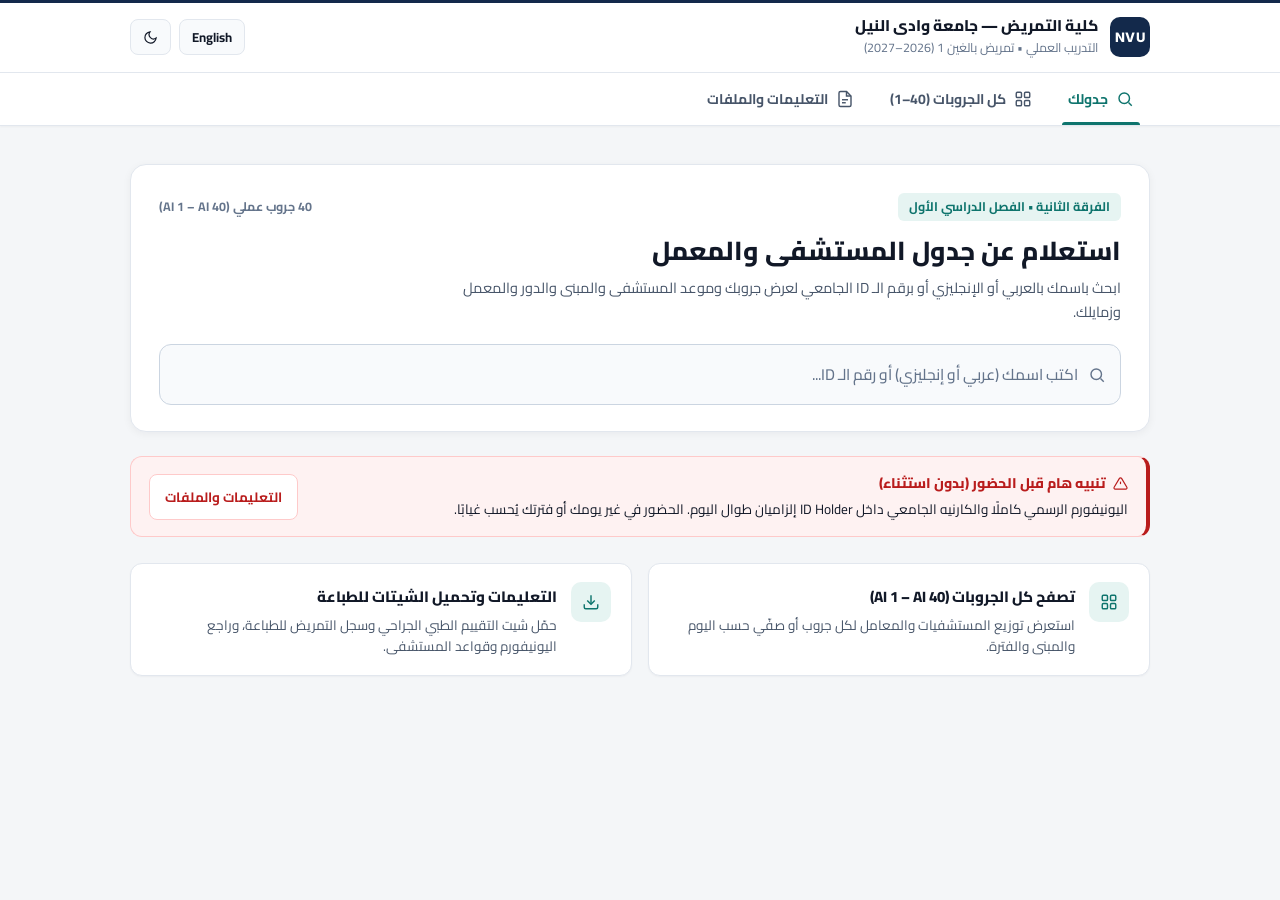
==== index.html @ b4885fce "Add files via upload" ====
<!DOCTYPE html>
<html lang="ar" dir="rtl" data-theme="light">
<head>
  <meta charset="UTF-8" />
  <meta name="viewport" content="width=device-width, initial-scale=1.0" />
  <title>التدريب العملي — كلية التمريض جامعة وادي النيل | NVU Nursing Clinical</title>
  <link rel="preconnect" href="https://fonts.googleapis.com" />
  <link rel="preconnect" href="https://fonts.gstatic.com" crossorigin />
  <link href="https://fonts.googleapis.com/css2?family=Cairo:wght@500;600;700;800&family=Inter:wght@500;600;700;800&display=swap" rel="stylesheet" />
  <style>
/* NVU Faculty of Nursing — Clinical Training Portal (v3) */
:root {
  --bg: #f4f6f8;
  --surface: #ffffff;
  --surface-subtle: #f8fafc;
  --border: #e2e7ee;
  --border-strong: #cbd5e1;

  --text: #111827;
  --text-secondary: #475569;
  --text-muted: #64748b;

  --navy: #13294b;
  --navy-hover: #0e1f3a;
  --navy-soft: #e8eef6;

  --teal: #0e746d;
  --teal-hover: #0b5d57;
  --teal-soft: #e6f4f2;
  --teal-border: #99f6e4;

  --surgery: #1d4ed8;
  --surgery-soft: #eff6ff;
  --surgery-border: #bfdbfe;

  --medicine: #047857;
  --medicine-soft: #ecfdf5;
  --medicine-border: #a7f3d0;

  --plum: #5b21b6;
  --plum-soft: #f5f3ff;
  --plum-border: #ddd6fe;

  --danger: #b91c1c;
  --danger-soft: #fef2f2;
  --danger-border: #fecaca;

  --amber: #b45309;
  --amber-soft: #fffbeb;
  --amber-border: #fde68a;

  --shadow-xs: 0 1px 2px rgba(15, 23, 42, 0.04);
  --shadow-sm: 0 2px 8px rgba(15, 23, 42, 0.05);
  --shadow-md: 0 10px 28px rgba(15, 23, 42, 0.09);

  --radius-sm: 8px;
  --radius-md: 12px;
  --radius-lg: 16px;

  --font-ar: 'Cairo', system-ui, -apple-system, 'Segoe UI', Tahoma, sans-serif;
  --font-en: 'Inter', system-ui, -apple-system, 'Segoe UI', Roboto, sans-serif;
}

[data-theme="dark"] {
  --bg: #0d1219;
  --surface: #141b25;
  --surface-subtle: #1b2432;
  --border: #253142;
  --border-strong: #334358;

  --text: #f1f5f9;
  --text-secondary: #cbd5e1;
  --text-muted: #94a3b8;

  --navy: #e2e8f0;
  --navy-hover: #ffffff;
  --navy-soft: rgba(148, 163, 184, 0.14);

  --teal: #2dd4bf;
  --teal-hover: #5eead4;
  --teal-soft: rgba(45, 212, 191, 0.14);
  --teal-border: rgba(45, 212, 191, 0.28);

  --surgery: #60a5fa;
  --surgery-soft: rgba(59, 130, 246, 0.12);
  --surgery-border: rgba(96, 165, 250, 0.28);

  --medicine: #34d399;
  --medicine-soft: rgba(16, 185, 129, 0.12);
  --medicine-border: rgba(52, 211, 153, 0.28);

  --plum: #a78bfa;
  --plum-soft: rgba(139, 92, 246, 0.13);
  --plum-border: rgba(167, 139, 250, 0.28);

  --danger: #f87171;
  --danger-soft: rgba(239, 68, 68, 0.12);
  --danger-border: rgba(248, 113, 113, 0.28);

  --amber: #fbbf24;
  --amber-soft: rgba(245, 158, 11, 0.12);
  --amber-border: rgba(251, 191, 36, 0.28);

  --shadow-xs: 0 1px 2px rgba(0, 0, 0, 0.25);
  --shadow-sm: 0 2px 10px rgba(0, 0, 0, 0.3);
  --shadow-md: 0 12px 32px rgba(0, 0, 0, 0.5);
}

*, *::before, *::after { box-sizing: border-box; }
html { scroll-behavior: smooth; }

body {
  margin: 0;
  background: var(--bg);
  color: var(--text);
  font-family: var(--font-ar);
  line-height: 1.65;
  -webkit-font-smoothing: antialiased;
  overflow-x: hidden;
  min-height: 100vh;
}

html[lang="en"] body { font-family: var(--font-en); }

.ar-text { font-family: var(--font-ar); }
.en-text { font-family: var(--font-en); }
.mono {
  font-family: ui-monospace, SFMono-Regular, Menlo, Monaco, Consolas, monospace;
  font-variant-numeric: tabular-nums;
}

.icon {
  width: 18px;
  height: 18px;
  flex-shrink: 0;
  stroke-width: 1.9;
}
.icon-sm { width: 15px; height: 15px; }

.container {
  width: 100%;
  max-width: 1060px;
  margin-inline: auto;
  padding-inline: 20px;
}

@media (max-width: 600px) {
  .container { padding-inline: 14px; }
}

/* Header */
.topbar {
  position: sticky;
  top: 0;
  z-index: 40;
  background: var(--surface);
  border-top: 3px solid #13294b;
  border-bottom: 1px solid var(--border);
}
[data-theme="dark"] .topbar { border-top-color: var(--teal); }

.topbar-inner {
  display: flex;
  align-items: center;
  justify-content: space-between;
  gap: 14px;
  padding-block: 13px;
}

.brand {
  display: flex;
  align-items: center;
  gap: 12px;
  min-width: 0;
}

.brand-mark {
  width: 40px;
  height: 40px;
  border-radius: 10px;
  background: #13294b;
  color: #ffffff;
  display: grid;
  place-items: center;
  font-family: var(--font-en);
  font-weight: 800;
  font-size: 13px;
  letter-spacing: 0.04em;
  flex-shrink: 0;
}
[data-theme="dark"] .brand-mark { background: var(--teal); color: #0d1219; }

.brand-text { min-width: 0; }
.brand-title {
  margin: 0;
  font-size: 15.5px;
  font-weight: 800;
  color: var(--text);
  line-height: 1.3;
  white-space: nowrap;
  overflow: hidden;
  text-overflow: ellipsis;
}
.brand-sub {
  margin: 2px 0 0;
  font-size: 12.5px;
  color: var(--text-muted);
  white-space: nowrap;
  overflow: hidden;
  text-overflow: ellipsis;
}

.topbar-actions {
  display: flex;
  align-items: center;
  gap: 8px;
  flex-shrink: 0;
}

.ctrl-btn {
  display: inline-flex;
  align-items: center;
  justify-content: center;
  gap: 6px;
  height: 36px;
  padding: 0 12px;
  border-radius: var(--radius-sm);
  border: 1px solid var(--border);
  background: var(--surface-subtle);
  color: var(--text);
  font-family: inherit;
  font-size: 13px;
  font-weight: 700;
  cursor: pointer;
  transition: border-color 0.15s, background 0.15s, color 0.15s;
}
.ctrl-btn:hover {
  border-color: var(--teal);
  color: var(--teal);
  background: var(--surface);
}

/* Sub-Navigation Bar */
.nav-bar {
  background: var(--surface);
  border-bottom: 1px solid var(--border);
  box-shadow: var(--shadow-xs);
}

.nav-tabs {
  display: flex;
  align-items: center;
  gap: 4px;
  overflow-x: auto;
  scrollbar-width: none;
}
.nav-tabs::-webkit-scrollbar { display: none; }

.nav-tab {
  position: relative;
  display: inline-flex;
  align-items: center;
  gap: 8px;
  padding: 13px 16px;
  border: none;
  background: transparent;
  color: var(--text-secondary);
  font-family: inherit;
  font-size: 14px;
  font-weight: 700;
  white-space: nowrap;
  cursor: pointer;
  transition: color 0.15s;
}
.nav-tab:hover { color: var(--text); }
.nav-tab.active { color: var(--teal); }
.nav-tab.active::after {
  content: '';
  position: absolute;
  inset-inline: 10px;
  bottom: 0;
  height: 2.5px;
  border-radius: 3px 3px 0 0;
  background: var(--teal);
}

/* Main Page Spacing — Explicit class so padding-block NEVER gets overridden */
.page-main {
  padding-top: 38px;
  padding-bottom: 96px;
}

@media (max-width: 600px) {
  .page-main {
    padding-top: 26px;
    padding-bottom: 76px;
  }
}

.tab-panel { display: none; }
.tab-panel.active { display: block; animation: panelIn 0.18s ease; }
@keyframes panelIn { from { opacity: 0; transform: translateY(3px); } to { opacity: 1; transform: translateY(0); } }

/* Search Panel */
.search-panel {
  background: var(--surface);
  border: 1px solid var(--border);
  border-radius: var(--radius-lg);
  padding: 28px 28px 26px;
  box-shadow: var(--shadow-sm);
  margin-bottom: 24px;
}

@media (max-width: 600px) {
  .search-panel { padding: 20px 16px; }
}

.search-top-meta {
  display: flex;
  flex-wrap: wrap;
  align-items: center;
  justify-content: space-between;
  gap: 10px;
  margin-bottom: 12px;
}

.course-tag {
  font-size: 12.5px;
  font-weight: 700;
  color: var(--teal);
  background: var(--teal-soft);
  padding: 4px 11px;
  border-radius: 6px;
}

.groups-scope {
  font-size: 12.5px;
  font-weight: 700;
  color: var(--text-muted);
}

.search-heading {
  margin: 0 0 8px;
  font-size: clamp(20px, 3vw, 26px);
  font-weight: 800;
  color: var(--text);
  line-height: 1.35;
}

.search-lead {
  margin: 0 0 20px;
  font-size: 14.5px;
  color: var(--text-secondary);
  max-width: 680px;
}

.search-box-wrap { position: relative; }

.search-field {
  display: flex;
  align-items: center;
  gap: 10px;
  background: var(--surface-subtle);
  border: 1.5px solid var(--border-strong);
  border-radius: var(--radius-md);
  padding: 6px 14px;
  transition: border-color 0.16s, box-shadow 0.16s, background 0.16s;
}
.search-field:focus-within {
  background: var(--surface);
  border-color: var(--teal);
  box-shadow: 0 0 0 3px var(--teal-soft);
}
.search-field .icon { color: var(--text-muted); }

#studentSearch {
  flex: 1;
  min-width: 0;
  border: none;
  outline: none;
  background: transparent;
  color: var(--text);
  font-family: inherit;
  font-size: 15.5px;
  font-weight: 600;
  padding: 9px 0;
}
#studentSearch::placeholder { color: var(--text-muted); font-weight: 500; }

.clear-btn {
  display: none;
  align-items: center;
  justify-content: center;
  width: 28px;
  height: 28px;
  border-radius: 6px;
  border: none;
  background: var(--border);
  color: var(--text);
  cursor: pointer;
  flex-shrink: 0;
}
.clear-btn.visible { display: inline-flex; }
.clear-btn:hover { background: var(--border-strong); }

/* Search Autocomplete Dropdown */
.search-results {
  display: none;
  position: absolute;
  top: calc(100% + 8px);
  inset-inline: 0;
  background: var(--surface);
  border: 1px solid var(--border-strong);
  border-radius: var(--radius-md);
  box-shadow: var(--shadow-md);
  max-height: 350px;
  overflow-y: auto;
  z-index: 50;
}
.search-results.open { display: block; }

.sri-btn {
  width: 100%;
  text-align: inherit;
  border: none;
  border-bottom: 1px solid var(--border);
  background: transparent;
  padding: 12px 16px;
  display: flex;
  align-items: center;
  justify-content: space-between;
  gap: 14px;
  cursor: pointer;
  font-family: inherit;
  color: var(--text);
  transition: background 0.12s;
}
.sri-btn:last-child { border-bottom: none; }
.sri-btn:hover, .sri-btn:focus { background: var(--surface-subtle); outline: none; }

.sri-names { min-width: 0; }
.sri-primary { font-size: 14.5px; font-weight: 700; color: var(--text); line-height: 1.4; }
.sri-secondary { font-size: 12.5px; color: var(--text-muted); margin-top: 2px; }
.sri-tags { display: flex; align-items: center; gap: 8px; flex-shrink: 0; }
@media (max-width: 560px) {
  .sri-btn { flex-direction: column; align-items: flex-start; gap: 8px; }
}

/* Badges & Tags */
.tag {
  display: inline-flex;
  align-items: center;
  gap: 5px;
  padding: 3px 10px;
  border-radius: 6px;
  font-size: 12px;
  font-weight: 700;
  white-space: nowrap;
  line-height: 1.5;
}
.tag-navy { background: var(--navy-soft); color: var(--navy); }
.tag-teal { background: var(--teal-soft); color: var(--teal); }
.tag-surgery { background: var(--surgery-soft); color: var(--surgery); border: 1px solid var(--surgery-border); }
.tag-medicine { background: var(--medicine-soft); color: var(--medicine); border: 1px solid var(--medicine-border); }
.tag-plum { background: var(--plum-soft); color: var(--plum); border: 1px solid var(--plum-border); }
.tag-amber { background: var(--amber-soft); color: var(--amber); border: 1px solid var(--amber-border); }
.tag-danger { background: var(--danger-soft); color: var(--danger); border: 1px solid var(--danger-border); }
.tag-neutral { background: var(--surface-subtle); color: var(--text-secondary); border: 1px solid var(--border); }

/* Alert Strip */
.alert-bar {
  display: flex;
  flex-wrap: wrap;
  align-items: center;
  justify-content: space-between;
  gap: 14px;
  background: var(--danger-soft);
  border: 1px solid var(--danger-border);
  border-inline-start: 4px solid var(--danger);
  border-radius: var(--radius-md);
  padding: 15px 18px;
  margin-bottom: 26px;
}

.alert-body { flex: 1; min-width: 220px; }
.alert-title {
  display: flex;
  align-items: center;
  gap: 7px;
  font-size: 14px;
  font-weight: 800;
  color: var(--danger);
  margin-bottom: 4px;
}
.alert-text { margin: 0; font-size: 13.5px; color: var(--text); line-height: 1.6; }

/* Home Quick Actions */
.home-actions {
  display: grid;
  grid-template-columns: repeat(2, minmax(0, 1fr));
  gap: 16px;
}
@media (max-width: 680px) { .home-actions { grid-template-columns: 1fr; } }

.action-tile {
  display: flex;
  align-items: flex-start;
  gap: 14px;
  width: 100%;
  text-align: inherit;
  background: var(--surface);
  border: 1px solid var(--border);
  border-radius: var(--radius-md);
  padding: 18px 20px;
  cursor: pointer;
  font-family: inherit;
  color: var(--text);
  box-shadow: var(--shadow-xs);
  transition: border-color 0.16s, box-shadow 0.16s, transform 0.16s;
}
.action-tile:hover {
  border-color: var(--teal);
  box-shadow: var(--shadow-sm);
  transform: translateY(-1px);
}
.tile-icon {
  width: 40px;
  height: 40px;
  border-radius: 10px;
  background: var(--teal-soft);
  color: var(--teal);
  display: grid;
  place-items: center;
  flex-shrink: 0;
}
.tile-title { margin: 0 0 4px; font-size: 15px; font-weight: 800; color: var(--text); }
.tile-desc { margin: 0; font-size: 13.5px; color: var(--text-secondary); line-height: 1.55; }

/* Buttons */
.btn {
  display: inline-flex;
  align-items: center;
  justify-content: center;
  gap: 7px;
  padding: 9px 15px;
  border-radius: var(--radius-sm);
  border: 1px solid var(--border-strong);
  background: var(--surface);
  color: var(--text);
  font-family: inherit;
  font-size: 13.5px;
  font-weight: 700;
  text-decoration: none;
  cursor: pointer;
  transition: all 0.15s;
  white-space: nowrap;
}
.btn:hover { border-color: var(--teal); color: var(--teal); }
.btn-primary {
  background: #13294b;
  border-color: #13294b;
  color: #ffffff;
}
.btn-primary:hover { background: #1e3a66; border-color: #1e3a66; color: #ffffff; }
[data-theme="dark"] .btn-primary { background: var(--teal); border-color: var(--teal); color: #0d1219; }
[data-theme="dark"] .btn-primary:hover { background: var(--teal-hover); }

.btn-danger-outline {
  background: var(--surface);
  border-color: var(--danger-border);
  color: var(--danger);
}
.btn-danger-outline:hover { background: var(--danger); border-color: var(--danger); color: #ffffff; }

/* Student Dashboard */
.dashboard { display: none; }
.dashboard.visible { display: block; animation: panelIn 0.2s ease; }

.student-card {
  background: var(--surface);
  border: 1px solid var(--border);
  border-radius: var(--radius-lg);
  padding: 22px 24px;
  box-shadow: var(--shadow-sm);
  margin-bottom: 20px;
  display: flex;
  flex-wrap: wrap;
  align-items: center;
  justify-content: space-between;
  gap: 18px;
}

.student-name-main {
  margin: 0 0 4px;
  font-size: clamp(19px, 2.8vw, 23px);
  font-weight: 800;
  color: var(--text);
}
.student-name-alt {
  margin: 0 0 14px;
  font-size: 14px;
  font-weight: 600;
  color: var(--text-muted);
}

.student-meta-row {
  display: flex;
  flex-wrap: wrap;
  gap: 10px;
  align-items: center;
}

.meta-chip {
  display: inline-flex;
  align-items: center;
  gap: 7px;
  padding: 5px 12px;
  border-radius: 7px;
  background: var(--surface-subtle);
  border: 1px solid var(--border);
  font-size: 13px;
}
.meta-chip .mk { color: var(--text-muted); font-weight: 600; }
.meta-chip .mv { color: var(--text); font-weight: 800; }
.meta-chip.accent { background: var(--teal-soft); border-color: transparent; }
.meta-chip.accent .mk, .meta-chip.accent .mv { color: var(--teal); }

.student-actions { display: flex; flex-wrap: wrap; gap: 8px; }

/* Plain-Language "2 Clinical Days" Overview Banner */
.week-overview {
  background: var(--surface);
  border: 1px solid var(--border-strong);
  border-inline-start: 4px solid var(--teal);
  border-radius: var(--radius-md);
  padding: 18px 20px;
  margin-bottom: 20px;
  box-shadow: var(--shadow-xs);
}

.wo-head {
  display: flex;
  flex-wrap: wrap;
  align-items: center;
  gap: 8px;
  margin-bottom: 12px;
}
.wo-title {
  margin: 0;
  font-size: 15.5px;
  font-weight: 800;
  color: var(--text);
}
.wo-sub {
  font-size: 13.5px;
  color: var(--text-secondary);
  margin: 0;
}

.wo-days {
  display: grid;
  grid-template-columns: repeat(2, minmax(0, 1fr));
  gap: 12px;
}
@media (max-width: 720px) { .wo-days { grid-template-columns: 1fr; } }

.wo-day-pill {
  display: flex;
  align-items: flex-start;
  gap: 12px;
  padding: 12px 14px;
  border-radius: 10px;
  border: 1px solid var(--border);
  background: var(--surface-subtle);
}
.wo-day-pill.is-hosp-old { background: var(--surgery-soft); border-color: var(--surgery-border); }
.wo-day-pill.is-hosp-new { background: var(--medicine-soft); border-color: var(--medicine-border); }
.wo-day-pill.is-lab { background: var(--plum-soft); border-color: var(--plum-border); }

.wo-num {
  width: 28px;
  height: 28px;
  border-radius: 8px;
  background: var(--surface);
  border: 1px solid var(--border);
  color: var(--text);
  font-family: var(--font-en);
  font-size: 13px;
  font-weight: 800;
  display: grid;
  place-items: center;
  flex-shrink: 0;
  margin-top: 2px;
}

.wo-day-k {
  font-size: 12px;
  font-weight: 700;
  color: var(--text-muted);
  margin-bottom: 2px;
}
.wo-day-v {
  font-size: 14.5px;
  font-weight: 800;
  color: var(--text);
  line-height: 1.4;
}
.wo-day-meta {
  font-size: 12.5px;
  font-weight: 600;
  color: var(--text-secondary);
  margin-top: 2px;
}

/* Schedule Grid */
.schedule-grid {
  display: grid;
  grid-template-columns: repeat(2, minmax(0, 1fr));
  gap: 20px;
  margin-bottom: 24px;
}
@media (max-width: 820px) { .schedule-grid { grid-template-columns: 1fr; } }

.sched-card {
  background: var(--surface);
  border: 1px solid var(--border);
  border-radius: var(--radius-lg);
  overflow: hidden;
  box-shadow: var(--shadow-xs);
  display: flex;
  flex-direction: column;
}
.sched-card.old_surgery { border-top: 4px solid var(--surgery); }
.sched-card.new_medicine { border-top: 4px solid var(--medicine); }
.sched-card.lab { border-top: 4px solid var(--plum); }

.sched-head {
  padding: 16px 20px;
  border-bottom: 1px solid var(--border);
  background: var(--surface-subtle);
  display: flex;
  align-items: center;
  justify-content: space-between;
  gap: 12px;
}
.sched-head-title {
  display: flex;
  align-items: center;
  gap: 9px;
  margin: 0;
  font-size: 15.5px;
  font-weight: 800;
  color: var(--text);
}

.sched-body {
  padding: 20px;
  display: flex;
  flex-direction: column;
  gap: 14px;
  flex: 1;
}

.location-banner {
  padding: 13px 15px;
  border-radius: 10px;
  border: 1px solid var(--border);
}
.location-banner.old_surgery { background: var(--surgery-soft); border-color: var(--surgery-border); }
.location-banner.new_medicine { background: var(--medicine-soft); border-color: var(--medicine-border); }
.location-banner.lab { background: var(--plum-soft); border-color: var(--plum-border); }

.loc-label { font-size: 11.5px; font-weight: 700; color: var(--text-muted); margin-bottom: 3px; }
.loc-main { font-size: 15.5px; font-weight: 800; color: var(--text); line-height: 1.4; }
.loc-sub { font-size: 13px; font-weight: 600; color: var(--text-secondary); margin-top: 2px; }

.detail-list { display: flex; flex-direction: column; gap: 12px; }
.detail-row {
  display: flex;
  flex-direction: column;
  gap: 3px;
  padding-bottom: 11px;
  border-bottom: 1px solid var(--border);
}
.detail-row:last-child { border-bottom: none; padding-bottom: 0; }
.detail-k { font-size: 12px; font-weight: 700; color: var(--text-muted); }
.detail-v { font-size: 14.5px; font-weight: 700; color: var(--text); }
.detail-v-sub { font-size: 13px; color: var(--text-secondary); }

/* Roster Card & Table */
.roster-card {
  background: var(--surface);
  border: 1px solid var(--border);
  border-radius: var(--radius-lg);
  overflow: hidden;
  box-shadow: var(--shadow-xs);
}

.roster-header {
  padding: 18px 20px;
  border-bottom: 1px solid var(--border);
  display: flex;
  flex-wrap: wrap;
  align-items: center;
  justify-content: space-between;
  gap: 12px;
}
.roster-title {
  margin: 0;
  font-size: 16px;
  font-weight: 800;
  display: flex;
  align-items: center;
  gap: 8px;
}

.roster-filter {
  padding: 8px 12px;
  border-radius: var(--radius-sm);
  border: 1px solid var(--border-strong);
  background: var(--surface-subtle);
  color: var(--text);
  font-family: inherit;
  font-size: 13.5px;
  min-width: 210px;
  outline: none;
}
.roster-filter:focus { border-color: var(--teal); background: var(--surface); }

.table-scroll { width: 100%; overflow-x: auto; }

table.roster-table {
  width: 100%;
  border-collapse: collapse;
  font-size: 14px;
}
table.roster-table thead th {
  text-align: inherit;
  padding: 11px 16px;
  font-size: 12px;
  font-weight: 700;
  color: var(--text-muted);
  background: var(--surface-subtle);
  border-bottom: 1px solid var(--border);
  white-space: nowrap;
}
table.roster-table tbody td {
  padding: 11px 16px;
  border-bottom: 1px solid var(--border);
  vertical-align: middle;
}
table.roster-table tbody tr:last-child td { border-bottom: none; }
table.roster-table tbody tr { cursor: pointer; transition: background 0.12s; }
table.roster-table tbody tr:hover { background: var(--surface-subtle); }
table.roster-table tbody tr.is-me { background: var(--teal-soft); }
table.roster-table tbody tr.is-me td { font-weight: 700; }

.id-cell {
  direction: ltr;
  unicode-bidi: isolate;
  text-align: left;
  white-space: nowrap;
  color: var(--text-secondary);
  font-weight: 600;
}
html[dir="rtl"] .id-cell { text-align: right; }

/* Browse All 40 Groups + Custom Styled Dropdowns */
.section-card {
  background: var(--surface);
  border: 1px solid var(--border);
  border-radius: var(--radius-lg);
  padding: 22px 24px;
  box-shadow: var(--shadow-xs);
  margin-bottom: 22px;
}
@media (max-width: 600px) { .section-card { padding: 18px 16px; } }

.section-title { margin: 0 0 6px; font-size: 18px; font-weight: 800; color: var(--text); }
.section-sub { margin: 0 0 18px; font-size: 14px; color: var(--text-secondary); }

.filters-bar {
  display: grid;
  grid-template-columns: repeat(3, minmax(0, 1fr));
  gap: 12px;
  margin-bottom: 18px;
}
@media (max-width: 760px) {
  .filters-bar { grid-template-columns: 1fr; }
}

.cselect {
  position: relative;
  width: 100%;
}

.cselect-trigger {
  width: 100%;
  display: flex;
  align-items: center;
  justify-content: space-between;
  gap: 12px;
  padding: 11px 14px;
  border-radius: 10px;
  border: 1.5px solid var(--border-strong);
  background: var(--surface);
  color: var(--text);
  font-family: inherit;
  font-size: 13.5px;
  font-weight: 700;
  cursor: pointer;
  text-align: inherit;
  transition: border-color 0.16s, box-shadow 0.16s, background 0.16s;
}
.cselect-trigger:hover { border-color: var(--teal); }
.cselect.open .cselect-trigger {
  border-color: var(--teal);
  box-shadow: 0 0 0 3px var(--teal-soft);
}
.cselect.has-filter .cselect-trigger {
  border-color: var(--teal);
  background: var(--teal-soft);
  color: var(--teal);
}

.cselect-label-wrap {
  display: flex;
  flex-direction: column;
  gap: 1px;
  min-width: 0;
}
.cselect-mini {
  font-size: 11px;
  font-weight: 600;
  color: var(--text-muted);
  line-height: 1.2;
}
.cselect.has-filter .cselect-mini { color: var(--teal); opacity: 0.85; }
.cselect-value {
  white-space: nowrap;
  overflow: hidden;
  text-overflow: ellipsis;
}

.cselect-arrow {
  width: 18px;
  height: 18px;
  color: var(--text-muted);
  flex-shrink: 0;
  transition: transform 0.18s ease, color 0.15s;
}
.cselect.open .cselect-arrow { transform: rotate(180deg); color: var(--teal); }
.cselect.has-filter .cselect-arrow { color: var(--teal); }

.cselect-menu {
  display: none;
  position: absolute;
  top: calc(100% + 6px);
  inset-inline: 0;
  background: var(--surface);
  border: 1.5px solid var(--border-strong);
  border-radius: 12px;
  box-shadow: var(--shadow-md);
  padding: 6px;
  z-index: 60;
  animation: dropIn 0.14s ease;
}
.cselect.open .cselect-menu { display: block; }
@keyframes dropIn { from { opacity: 0; transform: translateY(-4px); } to { opacity: 1; transform: translateY(0); } }

.cselect-opt {
  width: 100%;
  display: flex;
  align-items: center;
  justify-content: space-between;
  gap: 10px;
  padding: 9px 12px;
  border: none;
  border-radius: 8px;
  background: transparent;
  color: var(--text);
  font-family: inherit;
  font-size: 13.5px;
  font-weight: 600;
  text-align: inherit;
  cursor: pointer;
  transition: background 0.12s, color 0.12s;
}
.cselect-opt:hover { background: var(--surface-subtle); }
.cselect-opt.selected {
  background: var(--teal-soft);
  color: var(--teal);
  font-weight: 800;
}
.cselect-check {
  width: 16px;
  height: 16px;
  flex-shrink: 0;
  opacity: 0;
}
.cselect-opt.selected .cselect-check { opacity: 1; }

.filter-status-row {
  display: flex;
  flex-wrap: wrap;
  align-items: center;
  justify-content: space-between;
  gap: 10px;
  margin-bottom: 14px;
}

.group-grid {
  display: grid;
  grid-template-columns: repeat(auto-fill, minmax(84px, 1fr));
  gap: 8px;
}

.group-btn {
  padding: 10px 6px;
  border-radius: var(--radius-sm);
  border: 1px solid var(--border);
  background: var(--surface-subtle);
  color: var(--text);
  font-family: var(--font-en);
  font-size: 13.5px;
  font-weight: 700;
  cursor: pointer;
  text-align: center;
  transition: all 0.14s;
}
.group-btn:hover { border-color: var(--teal); background: var(--surface); }
.group-btn.active {
  background: #13294b;
  border-color: #13294b;
  color: #ffffff;
}
[data-theme="dark"] .group-btn.active { background: var(--teal); border-color: var(--teal); color: #0d1219; }
.group-btn small {
  display: block;
  font-family: var(--font-ar);
  font-size: 11px;
  font-weight: 600;
  opacity: 0.78;
  margin-top: 2px;
}

/* Unified Guide & Files Tab */
.guide-stack {
  display: flex;
  flex-direction: column;
  gap: 24px;
}

.print-tip {
  display: flex;
  align-items: flex-start;
  gap: 10px;
  padding: 12px 15px;
  border-radius: 10px;
  background: var(--teal-soft);
  border: 1px solid var(--teal-border);
  color: var(--text);
  font-size: 13.5px;
  line-height: 1.6;
  margin-bottom: 16px;
}
.print-tip .icon { color: var(--teal); margin-top: 3px; }

.downloads-grid {
  display: grid;
  grid-template-columns: repeat(2, minmax(0, 1fr));
  gap: 16px;
}
@media (max-width: 720px) { .downloads-grid { grid-template-columns: 1fr; } }

.dl-card {
  display: flex;
  flex-direction: column;
  justify-content: space-between;
  gap: 16px;
  background: var(--surface);
  border: 1px solid var(--border-strong);
  border-inline-start: 4px solid var(--teal);
  border-radius: var(--radius-md);
  padding: 18px;
  transition: border-color 0.15s, box-shadow 0.15s;
}
.dl-card:hover { border-color: var(--teal); box-shadow: var(--shadow-sm); }

.dl-top { display: flex; align-items: center; justify-content: space-between; gap: 10px; }
.dl-title { margin: 10px 0 6px; font-size: 15.5px; font-weight: 800; color: var(--text); line-height: 1.4; }
.dl-desc { margin: 0 0 8px; font-size: 13.5px; color: var(--text-secondary); line-height: 1.55; }
.dl-meta { font-size: 12px; color: var(--text-muted); font-weight: 700; }

.dl-actions { display: flex; gap: 8px; }
.dl-actions .btn { flex: 1; padding: 9px 12px; font-size: 13.5px; }

/* Uniform + Checklist */
.uniform-layout {
  display: grid;
  grid-template-columns: minmax(0, 1.3fr) minmax(0, 1fr);
  gap: 20px;
  align-items: start;
}
@media (max-width: 860px) { .uniform-layout { grid-template-columns: 1fr; } }

.uniform-frame {
  position: relative;
  border-radius: var(--radius-md);
  overflow: hidden;
  border: 1px solid var(--border);
  cursor: zoom-in;
  background: var(--surface-subtle);
}
.uniform-frame img { width: 100%; height: auto; display: block; }
.zoom-pill {
  position: absolute;
  bottom: 12px;
  inset-inline-end: 12px;
  background: rgba(17, 24, 39, 0.84);
  color: #ffffff;
  padding: 5px 12px;
  border-radius: 6px;
  font-size: 12px;
  font-weight: 700;
  display: inline-flex;
  align-items: center;
  gap: 6px;
}

.chk-header {
  display: flex;
  align-items: center;
  justify-content: space-between;
  gap: 10px;
  margin-bottom: 14px;
}
.chk-list { display: flex; flex-direction: column; gap: 8px; }
.chk-row {
  display: flex;
  align-items: flex-start;
  gap: 10px;
  padding: 10px 12px;
  border-radius: var(--radius-sm);
  border: 1px solid var(--border);
  background: var(--surface-subtle);
  cursor: pointer;
  font-size: 13.5px;
  line-height: 1.5;
  transition: background 0.14s, border-color 0.14s;
}
.chk-row input {
  margin-top: 3px;
  width: 16px;
  height: 16px;
  accent-color: var(--teal);
  flex-shrink: 0;
  cursor: pointer;
}
.chk-row.done {
  background: var(--teal-soft);
  border-color: transparent;
  color: var(--text-muted);
  text-decoration: line-through;
}

/* Rules Cards */
.rules-grid {
  display: grid;
  grid-template-columns: repeat(2, minmax(0, 1fr));
  gap: 16px;
}
@media (max-width: 780px) { .rules-grid { grid-template-columns: 1fr; } }

.rule-box {
  background: var(--surface);
  border: 1px solid var(--border);
  border-radius: var(--radius-md);
  padding: 18px 20px;
  border-top: 3px solid var(--navy);
}
.rule-box.tone-danger { border-top-color: var(--danger); }
.rule-box.tone-warning { border-top-color: var(--amber); }
.rule-box.tone-teal { border-top-color: var(--teal); }
.rule-box.tone-navy { border-top-color: #13294b; }
[data-theme="dark"] .rule-box.tone-navy { border-top-color: var(--surgery); }

.rule-box h3 { margin: 0 0 12px; font-size: 15.5px; font-weight: 800; color: var(--text); }
.rule-box ul { margin: 0; padding-inline-start: 18px; display: flex; flex-direction: column; gap: 8px; }
.rule-box li { font-size: 13.5px; color: var(--text-secondary); line-height: 1.6; }

/* Collapsible Notebook Outline */
details.accordion {
  background: var(--surface);
  border: 1px solid var(--border);
  border-radius: var(--radius-md);
  overflow: hidden;
}
details.accordion + details.accordion { margin-top: 12px; }
details.accordion summary {
  padding: 15px 18px;
  font-size: 14.5px;
  font-weight: 800;
  color: var(--text);
  cursor: pointer;
  list-style: none;
  display: flex;
  align-items: center;
  justify-content: space-between;
  gap: 10px;
  background: var(--surface-subtle);
}
details.accordion summary::-webkit-details-marker { display: none; }
details.accordion summary .chev { transition: transform 0.2s; color: var(--text-muted); }
details.accordion[open] summary .chev { transform: rotate(180deg); }

.acc-body {
  padding: 16px 18px;
  border-top: 1px solid var(--border);
  display: grid;
  grid-template-columns: repeat(auto-fill, minmax(270px, 1fr));
  gap: 12px;
}
.nb-item {
  padding: 12px 14px;
  border-radius: var(--radius-sm);
  border: 1px solid var(--border);
  background: var(--surface-subtle);
  direction: ltr;
  text-align: left;
  font-family: var(--font-en);
}
.nb-item strong { display: block; font-size: 13px; color: var(--teal); margin-bottom: 4px; }
.nb-item p { margin: 0; font-size: 12.5px; color: var(--text-secondary); line-height: 1.5; }

/* Lightbox Modal */
.modal-overlay {
  display: none;
  position: fixed;
  inset: 0;
  z-index: 100;
  background: rgba(10, 15, 25, 0.88);
  padding: 20px;
  place-items: center;
}
.modal-overlay.open { display: grid; }
.modal-inner { max-width: 1060px; width: 100%; max-height: 92vh; overflow: auto; border-radius: 10px; }
.modal-inner img { width: 100%; height: auto; display: block; border-radius: 10px; }
.modal-close {
  position: fixed;
  top: 16px;
  inset-inline-end: 20px;
  width: 40px;
  height: 40px;
  border-radius: 8px;
  border: none;
  background: #ffffff;
  color: #111827;
  font-size: 22px;
  font-weight: 800;
  cursor: pointer;
}

/* Toast */
.toast {
  position: fixed;
  bottom: 24px;
  left: 50%;
  transform: translateX(-50%) translateY(16px);
  background: #13294b;
  color: #ffffff;
  padding: 10px 18px;
  border-radius: 8px;
  font-size: 13.5px;
  font-weight: 700;
  opacity: 0;
  pointer-events: none;
  transition: opacity 0.2s, transform 0.2s;
  z-index: 120;
  box-shadow: var(--shadow-md);
  max-width: 92vw;
  text-align: center;
}
.toast.show { opacity: 1; transform: translateX(-50%) translateY(0); }

/* Print Styles */
@media print {
  .topbar, .nav-bar, .search-panel, .alert-bar, .student-actions, .roster-filter, .modal-overlay, .toast { display: none !important; }
  body { background: #ffffff; color: #000000; }
  .page-main { padding: 0; }
  .student-card, .week-overview, .sched-card, .roster-card { box-shadow: none !important; border: 1px solid #cbd5e1 !important; break-inside: avoid; }
}

  </style>
</head>
<body>

  <!-- Header -->
  <header class="topbar">
    <div class="container topbar-inner">
      <div class="brand">
        <div class="brand-mark" aria-hidden="true">NVU</div>
        <div class="brand-text">
          <h1 class="brand-title" data-i18n="brandTitle">كلية التمريض — جامعة وادي النيل</h1>
          <p class="brand-sub" data-i18n="brandSub">التدريب العملي • تمريض بالغين 1 (2026–2027)</p>
        </div>
      </div>
      <div class="topbar-actions">
        <button id="langToggle" class="ctrl-btn" type="button" aria-label="Switch Language">English</button>
        <button id="themeToggle" class="ctrl-btn" type="button" aria-label="Toggle Theme"></button>
      </div>
    </div>
  </header>

  <!-- 3-Tab Navigation -->
  <nav class="nav-bar" aria-label="Navigation">
    <div class="container">
      <div class="nav-tabs" role="tablist">
        <button class="nav-tab active" data-tab="search" role="tab" aria-selected="true">
          <svg class="icon" viewBox="0 0 24 24" fill="none" stroke="currentColor"><circle cx="11" cy="11" r="7"/><path d="m21 21-4.3-4.3"/></svg>
          <span data-i18n="tabSearch">جدولك</span>
        </button>
        <button class="nav-tab" data-tab="groups" role="tab" aria-selected="false">
          <svg class="icon" viewBox="0 0 24 24" fill="none" stroke="currentColor"><rect x="3" y="3" width="7" height="7" rx="1.5"/><rect x="14" y="3" width="7" height="7" rx="1.5"/><rect x="3" y="14" width="7" height="7" rx="1.5"/><rect x="14" y="14" width="7" height="7" rx="1.5"/></svg>
          <span data-i18n="tabGroups">كل الجروبات (1–40)</span>
        </button>
        <button class="nav-tab" data-tab="guide" role="tab" aria-selected="false">
          <svg class="icon" viewBox="0 0 24 24" fill="none" stroke="currentColor"><path d="M14 2H6a2 2 0 0 0-2 2v16a2 2 0 0 0 2 2h12a2 2 0 0 0 2-2V8z"/><polyline points="14 2 14 8 20 8"/><line x1="8" y1="13" x2="16" y2="13"/><line x1="8" y1="17" x2="13" y2="17"/></svg>
          <span data-i18n="tabGuide">التعليمات والملفات</span>
        </button>
      </div>
    </div>
  </nav>

  <main class="container page-main">

    <!-- ================= TAB 1: SCHEDULE SEARCH ================= -->
    <section id="panel-search" class="tab-panel active" role="tabpanel">
      <div class="search-panel">
        <div class="search-top-meta">
          <span class="course-tag" data-i18n="courseTag">الفرقة الثانية • الفصل الدراسي الأول</span>
          <span class="groups-scope" data-i18n="groupsScope">40 جروب عملي (&#x2066;AI 1 – AI 40&#x2069;)</span>
        </div>
        <h2 class="search-heading" data-i18n="searchHeading">استعلام عن جدول المستشفى والمعمل</h2>
        <p class="search-lead" data-i18n="searchLead">ابحث باسمك بالعربي أو الإنجليزي أو برقم الـ ID الجامعي لعرض جروبك وموعد المستشفى والمبنى والدور والمعمل وزمايلك.</p>

        <div class="search-box-wrap">
          <div class="search-field">
            <svg class="icon" viewBox="0 0 24 24" fill="none" stroke="currentColor"><circle cx="11" cy="11" r="7"/><path d="m21 21-4.3-4.3"/></svg>
            <input id="studentSearch" type="text" autocomplete="off" spellcheck="false" placeholder="اكتب اسمك (عربي أو إنجليزي) أو رقم الـ ID..." />
            <button id="clearSearch" class="clear-btn" type="button" aria-label="Clear">
              <svg class="icon icon-sm" viewBox="0 0 24 24" fill="none" stroke="currentColor"><line x1="18" y1="6" x2="6" y2="18"/><line x1="6" y1="6" x2="18" y2="18"/></svg>
            </button>
          </div>
          <div id="searchResults" class="search-results" role="listbox"></div>
        </div>
      </div>

      <!-- Compact Mandatory Notice -->
      <div class="alert-bar">
        <div class="alert-body">
          <div class="alert-title">
            <svg class="icon icon-sm" viewBox="0 0 24 24" fill="none" stroke="currentColor"><path d="M10.29 3.86 1.82 18a2 2 0 0 0 1.71 3h16.94a2 2 0 0 0 1.71-3L13.71 3.86a2 2 0 0 0-3.42 0z"/><line x1="12" y1="9" x2="12" y2="13"/><line x1="12" y1="17" x2="12.01" y2="17"/></svg>
            <span data-i18n="stripTitle">تنبيه هام قبل الحضور (بدون استثناء)</span>
          </div>
          <p class="alert-text" data-i18n="stripBody">اليونيفورم الرسمي كاملًا والكارنيه الجامعي داخل ID Holder إلزاميان طوال اليوم. الحضور في غير يومك أو فترتك يُحسب غيابًا.</p>
        </div>
        <button class="btn btn-danger-outline" type="button" id="goGuideBtn" data-i18n="stripBtn">التعليمات والملفات</button>
      </div>

      <!-- Clean Home Shortcuts -->
      <div id="emptyState" class="home-actions">
        <button type="button" class="action-tile" id="homeBrowseGroupsBtn">
          <div class="tile-icon">
            <svg class="icon" viewBox="0 0 24 24" fill="none" stroke="currentColor"><rect x="3" y="3" width="7" height="7" rx="1.5"/><rect x="14" y="3" width="7" height="7" rx="1.5"/><rect x="3" y="14" width="7" height="7" rx="1.5"/><rect x="14" y="14" width="7" height="7" rx="1.5"/></svg>
          </div>
          <div>
            <h3 class="tile-title" data-i18n="tileGroupsTitle">تصفح كل الجروبات (&#x2066;AI 1 – AI 40&#x2069;)</h3>
            <p class="tile-desc" data-i18n="tileGroupsDesc">استعرض توزيع المستشفيات والمعامل لكل جروب أو صفّي حسب اليوم والمبنى والفترة.</p>
          </div>
        </button>

        <button type="button" class="action-tile" id="homeGuideFilesBtn">
          <div class="tile-icon">
            <svg class="icon" viewBox="0 0 24 24" fill="none" stroke="currentColor"><path d="M21 15v4a2 2 0 0 1-2 2H5a2 2 0 0 1-2-2v-4"/><polyline points="7 10 12 15 17 10"/><line x1="12" y1="15" x2="12" y2="3"/></svg>
          </div>
          <div>
            <h3 class="tile-title" data-i18n="tileFilesTitle">التعليمات وتحميل الشيتات للطباعة</h3>
            <p class="tile-desc" data-i18n="tileFilesDesc">حمّل شيت التقييم الطبي الجراحي وسجل التمريض للطباعة، وراجع اليونيفورم وقواعد المستشفى.</p>
          </div>
        </button>
      </div>

      <!-- Student Dashboard -->
      <div id="studentDashboard" class="dashboard" aria-live="polite"></div>
    </section>

    <!-- ================= TAB 2: ALL 40 GROUPS ================= -->
    <section id="panel-groups" class="tab-panel" role="tabpanel">
      <div class="section-card">
        <h2 class="section-title" data-i18n="browseTitle">كل الجروبات العملية (&#x2066;AI 1 – AI 40&#x2069;)</h2>
        <p class="section-sub" data-i18n="browseSub">اختر رقم الجروب أو صفّي الجروبات حسب يوم المستشفى أو المبنى أو الفترة.</p>

        <div id="customFiltersBar" class="filters-bar"></div>
        <div id="filterStatusRow" class="filter-status-row"></div>
        <div id="groupChips" class="group-grid"></div>
      </div>

      <div id="groupDetailView"></div>
    </section>

    <!-- ================= TAB 3: UNIFIED GUIDE & FILES ================= -->
    <section id="panel-guide" class="tab-panel" role="tabpanel">
      <div id="guideContainer" class="guide-stack"></div>
    </section>

  </main>

  <!-- Uniform Image Lightbox -->
  <div id="imgModal" class="modal-overlay" role="dialog" aria-modal="true" aria-label="Uniform Reference">
    <button id="closeModal" class="modal-close" type="button" aria-label="Close">×</button>
    <div class="modal-inner">
      <img src="[data-uri]" alt="Official Nursing Uniform & Professional Guidelines" />
    </div>
  </div>

  <!-- Toast -->
  <div id="toast" class="toast" role="status" aria-live="polite"></div>

  <script>
window.NVU_DATA = {"students":[{"id":"22510081","name_ar":"زياد جمال شعبان سيد أحمد","group":1,"seq":1,"main_group":1,"name_en":"Ziad Gamal Shaaban Sayed Ahmed"},{"id":"22510085","name_ar":"ذياد ناصر على عبد البديع على","group":1,"seq":2,"main_group":1,"name_en":"Ziad Nasser Ali AbdelBadie Ali"},{"id":"22510086","name_ar":"محمود ايهاب احمد حماد حماد","group":1,"seq":3,"main_group":1,"name_en":"Mahmoud Ehab Ahmed Hammad Hammad"},{"id":"22510087","name_ar":"سهيلة محمد شوقى احمد عبدالرحيم","group":1,"seq":4,"main_group":1,"name_en":"Sohaila Mohamed Shawky Ahmed AbdelRahim"},{"id":"22510090","name_ar":"هاجر فتحى على فتحى","group":1,"seq":5,"main_group":1,"name_en":"Hager Fathy Ali Fathy"},{"id":"22510093","name_ar":"ورده محمد عبدالله محمد","group":1,"seq":6,"main_group":1,"name_en":"Warda Mohamed Abdallah Mohamed"},{"id":"22510095","name_ar":"اسراء احمد ابوالنور مرزبان احمد","group":1,"seq":7,"main_group":1,"name_en":"Esraa Ahmed Abou El-Nour Marzaban Ahmed"},{"id":"22510096","name_ar":"بسملة محمد بكرى ابو هشيمه","group":1,"seq":8,"main_group":1,"name_en":"Basmala Mohamed Bakry Abou Hashima"},{"id":"22510097","name_ar":"هبه محمود على محمد محمد يسن","group":1,"seq":9,"main_group":1,"name_en":"Heba Mahmoud Ali Mohamed Mohamed Yassin"},{"id":"22510098","name_ar":"ياسمين رمضان علي عبدالجواد جوده","group":1,"seq":10,"main_group":1,"name_en":"Yasmine Ramadan Ali AbdelGawad Gouda"},{"id":"22510100","name_ar":"أنس أحمد محمد رمضان","group":1,"seq":11,"main_group":1,"name_en":"Anas Ahmed Mohamed Ramadan"},{"id":"22510101","name_ar":"عمر محمد أحمد سعد خطيرى","group":1,"seq":12,"main_group":1,"name_en":"Omar Mohamed Ahmed Saad Khotairy"},{"id":"22510110","name_ar":"ندا خالد صغير امين","group":1,"seq":13,"main_group":1,"name_en":"Nada Khaled Sagheir Amin"},{"id":"22510112","name_ar":"عبدالرحمن جمعه رمضان عبدالقوي محمد","group":1,"seq":14,"main_group":1,"name_en":"AbdelRahman Gomaa Ramadan AbdelKawy Mohamed"},{"id":"22510113","name_ar":"مريم احمد ابراهيم حميده عبدالرحمن","group":1,"seq":15,"main_group":1,"name_en":"Mariam Ahmed Ibrahim Hemeida AbdelRahman"},{"id":"22510114","name_ar":"أبوبكر أشرف محمود سيد شحات","group":1,"seq":16,"main_group":1,"name_en":"Abou Bakr Ashraf Mahmoud Sayed Shehat"},{"id":"22510118","name_ar":"جهاد أحمد جمعه عبدالفتاح","group":1,"seq":17,"main_group":1,"name_en":"Gihad Ahmed Gomaa AbdelFattah"},{"id":"22510120","name_ar":"دعاء احمد رمضان احمد","group":1,"seq":18,"main_group":1,"name_en":"Doaa Ahmed Ramadan Ahmed"},{"id":"22510121","name_ar":"مريم عاشور ربيع على عبد الكريم","group":1,"seq":19,"main_group":1,"name_en":"Mariam Ashour Rabie Ali AbdelKarim"},{"id":"22510125","name_ar":"عبد الرحمن محمد رمضان طه عبداللطيف","group":1,"seq":20,"main_group":1,"name_en":"AbdelRahman Mohamed Ramadan Taha AbdelLatif"},{"id":"22510131","name_ar":"محمد فرج بيومي روبي","group":1,"seq":21,"main_group":1,"name_en":"Mohamed Farag Bayoumi Roby"},{"id":"22510134","name_ar":"نورهان ممدوح نجدى عبدالله نجدى","group":1,"seq":22,"main_group":1,"name_en":"Nourhan Mamdouh Nagdy Abdallah Nagdy"},{"id":"22510142","name_ar":"محمد جمعة محمد جنيدي سيد","group":1,"seq":23,"main_group":1,"name_en":"Mohamed Gomaa Mohamed Genaidy Sayed"},{"id":"22510143","name_ar":"هاجر محمود يوسف عطيه","group":1,"seq":24,"main_group":1,"name_en":"Hager Mahmoud Youssef Atia"},{"id":"22510145","name_ar":"أسماء جبريل محمود محمد جبريل","group":1,"seq":25,"main_group":1,"name_en":"Asmaa Gibril Mahmoud Mohamed Gibril"},{"id":"22510148","name_ar":"يوسف أحمد محمد عبد السلام","group":2,"seq":1,"main_group":1,"name_en":"Youssef Ahmed Mohamed AbdelSalam"},{"id":"22510150","name_ar":"محمود محمد هاشم عبدالله","group":2,"seq":2,"main_group":1,"name_en":"Mahmoud Mohamed Hashem Abdallah"},{"id":"22510156","name_ar":"حبيبة محمد شعبان عبدالفتاح عطيه","group":2,"seq":3,"main_group":1,"name_en":"Habiba Mohamed Shaaban AbdelFattah Atia"},{"id":"22510171","name_ar":"شهد محمود محمد عبدالظاهر محمد","group":2,"seq":4,"main_group":1,"name_en":"Shahd Mahmoud Mohamed AbdelZaher Mohamed"},{"id":"22510091","name_ar":"احمد محمد احمد حسين","group":2,"seq":5,"main_group":1,"name_en":"Ahmed Mohamed Ahmed Hussein"},{"id":"22510092","name_ar":"عمر حسين أحمد حسين","group":2,"seq":6,"main_group":1,"name_en":"Omar Hussein Ahmed Hussein"},{"id":"22510094","name_ar":"أحمد رمضان عبدالراضي بصري","group":2,"seq":7,"main_group":1,"name_en":"Ahmed Ramadan AbdelRady Basry"},{"id":"22510099","name_ar":"محمد سيد احمد سيد","group":2,"seq":8,"main_group":1,"name_en":"Mohamed Sayed Ahmed Sayed"},{"id":"22510102","name_ar":"منصور ماهر منصور عبدالفتاح","group":2,"seq":9,"main_group":1,"name_en":"Mansour Maher Mansour AbdelFattah"},{"id":"22510107","name_ar":"شروق أحمد محمد كامل رمضان","group":2,"seq":10,"main_group":1,"name_en":"Shorouk Ahmed Mohamed Kamel Ramadan"},{"id":"22510119","name_ar":"يوسف وائل سيد رجب خليفة","group":2,"seq":11,"main_group":1,"name_en":"Youssef Wael Sayed Ragab Khalifa"},{"id":"22510122","name_ar":"محمد مصطفي عبدالرحمن احمد خليفه","group":2,"seq":12,"main_group":1,"name_en":"Mohamed Mostafa AbdelRahman Ahmed Khalifa"},{"id":"22510124","name_ar":"ساره شعبان جمعه عطيه","group":2,"seq":13,"main_group":1,"name_en":"Sara Shaaban Gomaa Atia"},{"id":"22510128","name_ar":"محمد احمد هاشم عبدالفتاح","group":2,"seq":14,"main_group":1,"name_en":"Mohamed Ahmed Hashem AbdelFattah"},{"id":"22510137","name_ar":"شهد ياسر عبد المحسن عبدالفتاح","group":2,"seq":15,"main_group":1,"name_en":"Shahd Yasser AbdelMohsen AbdelFattah"},{"id":"22510138","name_ar":"شهد محمد رمضان محمد الديب","group":2,"seq":16,"main_group":1,"name_en":"Shahd Mohamed Ramadan Mohamed El-Deeb"},{"id":"22510140","name_ar":"منه احمد عبد العليم خميس منصور","group":2,"seq":17,"main_group":1,"name_en":"Menna Ahmed AbdelAlim Khamis Mansour"},{"id":"22510141","name_ar":"سمر رجب عبد التواب طه","group":2,"seq":18,"main_group":1,"name_en":"Samar Ragab AbdelTawab Taha"},{"id":"22510149","name_ar":"يوسف احمد السيد عويس قرنى","group":2,"seq":19,"main_group":1,"name_en":"Youssef Ahmed El-Sayed Eweis Qorany"},{"id":"22510155","name_ar":"شيماء نبيل مصطفى كامل عبدالنبي","group":2,"seq":20,"main_group":1,"name_en":"Shaimaa Nabil Mostafa Kamel AbdelNaby"},{"id":"22510157","name_ar":"عبدالرحمن سيد أحمد محمود احمد","group":2,"seq":21,"main_group":1,"name_en":"AbdelRahman Sayed Ahmed Mahmoud Ahmed"},{"id":"22510158","name_ar":"آيه أيمن سيد عبدالفتاح محمد","group":2,"seq":22,"main_group":1,"name_en":"Aya Ayman Sayed AbdelFattah Mohamed"},{"id":"22510161","name_ar":"ايمان وائل فرج محمد","group":2,"seq":23,"main_group":1,"name_en":"Eman Wael Farag Mohamed"},{"id":"22510162","name_ar":"جنا وليد السيد رفاعى","group":2,"seq":24,"main_group":1,"name_en":"Jana Walid El-Sayed Refaay"},{"id":"22510164","name_ar":"اسماء وليد محمد عبدالحميد علي النجار","group":2,"seq":25,"main_group":1,"name_en":"Asmaa Walid Mohamed AbdelHamid Ali El-Naggar"},{"id":"22510165","name_ar":"محمد هاني هلال ادريس عبدالعاطي","group":3,"seq":1,"main_group":1,"name_en":"Mohamed Hany Helal Idris AbdelAty"},{"id":"22510173","name_ar":"مريم محسن عبدالتواب ابراهيم مجلي","group":3,"seq":2,"main_group":1,"name_en":"Mariam Mohsen AbdelTawab Ibrahim Megally"},{"id":"22510174","name_ar":"حنان مفرح شعبان مصطفى","group":3,"seq":3,"main_group":1,"name_en":"Hanan Mofreh Shaaban Mostafa"},{"id":"22510175","name_ar":"دعاء جمعه سالم مصطفى","group":3,"seq":4,"main_group":1,"name_en":"Doaa Gomaa Salem Mostafa"},{"id":"22510179","name_ar":"محمد عبد العليم محمد اسماعيل","group":3,"seq":5,"main_group":1,"name_en":"Mohamed AbdelAlim Mohamed Ismail"},{"id":"22510181","name_ar":"شهد ناصر عثمان احمد عثمان الجدع","group":3,"seq":6,"main_group":1,"name_en":"Shahd Nasser Osman Ahmed Osman El-Gadaa"},{"id":"22510188","name_ar":"كريم تامر مصطفى احمد","group":3,"seq":7,"main_group":1,"name_en":"Karim Tamer Mostafa Ahmed"},{"id":"22510074","name_ar":"مصطفي رجب ماهر محمد","group":3,"seq":8,"main_group":1,"name_en":"Mostafa Ragab Maher Mohamed"},{"id":"22510083","name_ar":"علي محمد علي مهلهل","group":3,"seq":9,"main_group":1,"name_en":"Ali Mohamed Ali Mohalhel"},{"id":"22510089","name_ar":"مصطفى ابراهيم تهامى محمد مرشدي","group":3,"seq":10,"main_group":1,"name_en":"Mostafa Ibrahim Tohamy Mohamed Morshedy"},{"id":"22510103","name_ar":"أميره أيمن إبراهيم صادق عبد الغفار","group":3,"seq":11,"main_group":1,"name_en":"Amira Ayman Ibrahim Sadek AbdelGhaffar"},{"id":"22510104","name_ar":"وسام شعبان فتحي علي","group":3,"seq":12,"main_group":1,"name_en":"Wessam Shaaban Fathy Ali"},{"id":"22510108","name_ar":"سلمى أشرف شفيق عبدالمرضى","group":3,"seq":13,"main_group":1,"name_en":"Salma Ashraf Shafik AbdelMardy"},{"id":"22510109","name_ar":"محمود ضياء الدين فتحى محمد","group":3,"seq":14,"main_group":1,"name_en":"Mahmoud Diaa El-Din Fathy Mohamed"},{"id":"22510111","name_ar":"فاطمة حمدي الزاهى احمد حسن","group":3,"seq":15,"main_group":1,"name_en":"Fatma Hamdy El-Zahy Ahmed Hassan"},{"id":"22510115","name_ar":"عبدالرحمن امير احمد هاشم محمد","group":3,"seq":16,"main_group":1,"name_en":"AbdelRahman Amir Ahmed Hashem Mohamed"},{"id":"22510117","name_ar":"أحمد يوسف عوض عبدالرازق السيد","group":3,"seq":17,"main_group":1,"name_en":"Ahmed Youssef Awad AbdelRazek El-Sayed"},{"id":"22510127","name_ar":"ايه سيد قاسم عبد الحميد","group":3,"seq":18,"main_group":1,"name_en":"Aya Sayed Kassem AbdelHamid"},{"id":"22510129","name_ar":"احمد رجب ابراهيم رجب حسن","group":3,"seq":19,"main_group":1,"name_en":"Ahmed Ragab Ibrahim Ragab Hassan"},{"id":"22510132","name_ar":"ياسمين عادل اسماعيل عبدالباسط","group":3,"seq":20,"main_group":1,"name_en":"Yasmine Adel Ismail AbdelBaset"},{"id":"22510133","name_ar":"ابرام مجدى يوسف عبد الله","group":3,"seq":21,"main_group":1,"name_en":"Ebram Magdy Youssef Abdallah"},{"id":"22510136","name_ar":"يوسف رمضان عبدالسلام تمام","group":3,"seq":22,"main_group":1,"name_en":"Youssef Ramadan AbdelSalam Tammam"},{"id":"22510139","name_ar":"هاجر محمود على احمد عبد المقصود","group":3,"seq":23,"main_group":1,"name_en":"Hager Mahmoud Ali Ahmed AbdelMaksoud"},{"id":"22510146","name_ar":"رحمه ياسر عزيز دياب","group":3,"seq":24,"main_group":1,"name_en":"Rahma Yasser Aziz Diab"},{"id":"22510147","name_ar":"ياسمين عماد احمد محمد احمد","group":3,"seq":25,"main_group":1,"name_en":"Yasmine Emad Ahmed Mohamed Ahmed"},{"id":"22510152","name_ar":"سما فارس حسين محمد عيد","group":4,"seq":1,"main_group":1,"name_en":"Sama Fares Hussein Mohamed Eid"},{"id":"22510153","name_ar":"محمد سعد عبدالعليم محمد منصور","group":4,"seq":2,"main_group":1,"name_en":"Mohamed Saad AbdelAlim Mohamed Mansour"},{"id":"22510154","name_ar":"رقيه ابراهيم عبدالعاطي محمد عبدالغني","group":4,"seq":3,"main_group":1,"name_en":"Roqaya Ibrahim AbdelAty Mohamed AbdelGhany"},{"id":"22510163","name_ar":"اسراء عبدالمولى محمود سلطان حميده","group":4,"seq":4,"main_group":1,"name_en":"Esraa AbdelMawla Mahmoud Sultan Hemeida"},{"id":"22510166","name_ar":"أية محمد نجدي عبد الرحيم","group":4,"seq":5,"main_group":1,"name_en":"Aya Mohamed Nagdy AbdelRahim"},{"id":"22510170","name_ar":"هاجر محمد فراج عبدالغنى","group":4,"seq":6,"main_group":1,"name_en":"Hager Mohamed Farrag AbdelGhany"},{"id":"22510177","name_ar":"اميرة محمد عباس فالح","group":4,"seq":7,"main_group":1,"name_en":"Amira Mohamed Abbas Faleh"},{"id":"22510180","name_ar":"محمود جلال احمد علي","group":4,"seq":8,"main_group":1,"name_en":"Mahmoud Galal Ahmed Ali"},{"id":"22510184","name_ar":"اسلام حماده محمد على","group":4,"seq":9,"main_group":1,"name_en":"Islam Hamada Mohamed Ali"},{"id":"22510185","name_ar":"يمنى منيسي حسن سليمان","group":4,"seq":10,"main_group":1,"name_en":"Yomna Moneisy Hassan Soliman"},{"id":"22510002","name_ar":"إسراء عشري ذكي ابورية","group":4,"seq":11,"main_group":1,"name_en":"Esraa Ashry Zaky Abou Rya"},{"id":"22510004","name_ar":"محمد صلاح ابراهيم صالح حسن","group":4,"seq":12,"main_group":1,"name_en":"Mohamed Salah Ibrahim Saleh Hassan"},{"id":"22510005","name_ar":"سيف الله حسام رشدى درويش","group":4,"seq":13,"main_group":1,"name_en":"Seifallah Hossam Roshdy Darwish"},{"id":"22510007","name_ar":"ندى صفوت حسين عبدالحميد حسن","group":4,"seq":14,"main_group":1,"name_en":"Nada Safwat Hussein AbdelHamid Hassan"},{"id":"22510012","name_ar":"شهد اشرف احمد عويس","group":4,"seq":15,"main_group":1,"name_en":"Shahd Ashraf Ahmed Eweis"},{"id":"22510017","name_ar":"منه الله خليل ابراهيم علي السيد","group":4,"seq":16,"main_group":1,"name_en":"Mennatallah Khalil Ibrahim Ali El-Sayed"},{"id":"22510019","name_ar":"اسماء عمرو شعيب عبدالحافظ","group":4,"seq":17,"main_group":1,"name_en":"Asmaa Amr Shoaib AbdelHafez"},{"id":"22510023","name_ar":"ندا عاصم محمد عبد العاطى","group":4,"seq":18,"main_group":1,"name_en":"Nada Assem Mohamed AbdelAty"},{"id":"22510024","name_ar":"محمد احمد توفيق عبدالقوي","group":4,"seq":19,"main_group":1,"name_en":"Mohamed Ahmed Tawfik AbdelKawy"},{"id":"22510025","name_ar":"مريم ربيع عبدالرحمن حسن عبدالقادر","group":4,"seq":20,"main_group":1,"name_en":"Mariam Rabie AbdelRahman Hassan AbdelKader"},{"id":"22510028","name_ar":"عمر رضا عبد الحميد الشعراوي","group":4,"seq":21,"main_group":1,"name_en":"Omar Reda AbdelHamid El-Shaarawy"},{"id":"22510029","name_ar":"احمد شحاته عبدالمولى سعيد طلب","group":4,"seq":22,"main_group":1,"name_en":"Ahmed Shehata AbdelMawla Saeed Talab"},{"id":"22510031","name_ar":"ياسمين ياسر فاروق محمد على","group":4,"seq":23,"main_group":1,"name_en":"Yasmine Yasser Farouk Mohamed Ali"},{"id":"22510034","name_ar":"حسناء ايمن عبدالشفيع عبدالرحمن محمد","group":4,"seq":24,"main_group":1,"name_en":"Hasnaa Ayman AbdelShafie AbdelRahman Mohamed"},{"id":"22510037","name_ar":"مالك محمود عبدالعال سيد فراج","group":4,"seq":25,"main_group":1,"name_en":"Malek Mahmoud AbdelAal Sayed Farrag"},{"id":"22510038","name_ar":"مصطفى بكرى محمد باتع","group":5,"seq":1,"main_group":1,"name_en":"Mostafa Bakry Mohamed Batea"},{"id":"22510039","name_ar":"شهد أحمد أمين محمد محمد","group":5,"seq":2,"main_group":1,"name_en":"Shahd Ahmed Amin Mohamed Mohamed"},{"id":"22510042","name_ar":"اسلام محمد رمضان محمد اسماعيل","group":5,"seq":3,"main_group":1,"name_en":"Islam Mohamed Ramadan Mohamed Ismail"},{"id":"22510043","name_ar":"اسلام حمدي محمد رجب محمد","group":5,"seq":4,"main_group":1,"name_en":"Islam Hamdy Mohamed Ragab Mohamed"},{"id":"22510044","name_ar":"مصطفى ياسر محمد محمود","group":5,"seq":5,"main_group":1,"name_en":"Mostafa Yasser Mohamed Mahmoud"},{"id":"22510045","name_ar":"محمد علي صلاح محمود رزق","group":5,"seq":6,"main_group":1,"name_en":"Mohamed Ali Salah Mahmoud Rezk"},{"id":"22510047","name_ar":"عمر سعد علي بدوي","group":5,"seq":7,"main_group":1,"name_en":"Omar Saad Ali Badawy"},{"id":"22510049","name_ar":"اميره رمادي السيد عبد العزيز","group":5,"seq":8,"main_group":1,"name_en":"Amira Rmady El-Sayed AbdelAziz"},{"id":"22510050","name_ar":"يوسف سيد احمد عبدالباري","group":5,"seq":9,"main_group":1,"name_en":"Youssef Sayed Ahmed AbdelBary"},{"id":"22510052","name_ar":"خالد عوض هلال عوض","group":5,"seq":10,"main_group":1,"name_en":"Khaled Awad Helal Awad"},{"id":"22510053","name_ar":"يوسف سعد ممدوح عبد الفتاح","group":5,"seq":11,"main_group":1,"name_en":"Youssef Saad Mamdouh AbdelFattah"},{"id":"22510054","name_ar":"احمد صابر محمد ابوخلف وهيدى","group":5,"seq":12,"main_group":1,"name_en":"Ahmed Saber Mohamed Abou Khalaf Ohydy"},{"id":"22510058","name_ar":"اسلام احمد محمد باهي","group":5,"seq":13,"main_group":1,"name_en":"Islam Ahmed Mohamed Bahy"},{"id":"22510062","name_ar":"مى السيد ربيع السيد عبدالتواب","group":5,"seq":14,"main_group":1,"name_en":"Mai El-Sayed Rabie El-Sayed AbdelTawab"},{"id":"22510001","name_ar":"ملك عماد حمدى محمد","group":5,"seq":15,"main_group":1,"name_en":"Malak Emad Hamdy Mohamed"},{"id":"22510003","name_ar":"أدهم أحمد بدوى عويس","group":5,"seq":16,"main_group":1,"name_en":"Adham Ahmed Badawy Eweis"},{"id":"22510008","name_ar":"شهد عبدالمجيد محمد محمد رمضان","group":5,"seq":17,"main_group":1,"name_en":"Shahd AbdelMagid Mohamed Mohamed Ramadan"},{"id":"22510010","name_ar":"عبد الله محمد عبد الله محمد ابراهيم","group":5,"seq":18,"main_group":1,"name_en":"Abdallah Mohamed Abdallah Mohamed Ibrahim"},{"id":"22510013","name_ar":"حبيبة ربيع قطب على عيسوي","group":5,"seq":19,"main_group":1,"name_en":"Habiba Rabie Kotb Ali Eissawy"},{"id":"22510014","name_ar":"احمد عبدالتواب محمود الروبي","group":5,"seq":20,"main_group":1,"name_en":"Ahmed AbdelTawab Mahmoud El-Roby"},{"id":"22510020","name_ar":"مروة أحمد معوض أحمد","group":5,"seq":21,"main_group":1,"name_en":"Marwa Ahmed Moawad Ahmed"},{"id":"22510033","name_ar":"خلود جمال رجب محمد","group":5,"seq":22,"main_group":1,"name_en":"Kholoud Gamal Ragab Mohamed"},{"id":"22510035","name_ar":"عبد الرحمن شريف مختار حلمي","group":5,"seq":23,"main_group":1,"name_en":"AbdelRahman Sherif Mokhtar Helmy"},{"id":"22510036","name_ar":"إيهاب خالد عطية محمد","group":5,"seq":24,"main_group":1,"name_en":"Ehab Khaled Atia Mohamed"},{"id":"22510040","name_ar":"ذياد حاتم فتحى عباس","group":5,"seq":25,"main_group":1,"name_en":"Ziad Hatem Fathy Abbas"},{"id":"22510041","name_ar":"ايمان مصطفى محمد حسن","group":6,"seq":1,"main_group":1,"name_en":"Eman Mostafa Mohamed Hassan"},{"id":"22510048","name_ar":"مريم محمد علي علي عثمان","group":6,"seq":2,"main_group":1,"name_en":"Mariam Mohamed Ali Ali Osman"},{"id":"22510060","name_ar":"حسام علاء الدين منصور سيد","group":6,"seq":3,"main_group":1,"name_en":"Hossam Alaa El-Din Mansour Sayed"},{"id":"22510061","name_ar":"محمد عيد سيد إبراهيم علي","group":6,"seq":4,"main_group":1,"name_en":"Mohamed Eid Sayed Ibrahim Ali"},{"id":"22510063","name_ar":"رنا بدوى عبدالنبى عبدالمطلب جمعه","group":6,"seq":5,"main_group":1,"name_en":"Rana Badawy AbdelNaby AbdelMottaleb Gomaa"},{"id":"22510064","name_ar":"منار مصطفى محمد حسين على","group":6,"seq":6,"main_group":1,"name_en":"Manar Mostafa Mohamed Hussein Ali"},{"id":"22510065","name_ar":"يوسف احمد معبد احمد","group":6,"seq":7,"main_group":1,"name_en":"Youssef Ahmed Maabad Ahmed"},{"id":"22510066","name_ar":"ضحى سيد كمال سيد محمد","group":6,"seq":8,"main_group":1,"name_en":"Doha Sayed Kamal Sayed Mohamed"},{"id":"22510067","name_ar":"عمر سيد عبدالسميع عباس","group":6,"seq":9,"main_group":1,"name_en":"Omar Sayed AbdelSamie Abbas"},{"id":"22510068","name_ar":"أميره نادي شعبان محمد","group":6,"seq":10,"main_group":1,"name_en":"Amira Nady Shaaban Mohamed"},{"id":"22510070","name_ar":"عمر محمد عبدالواحد عبدالحليم","group":6,"seq":11,"main_group":1,"name_en":"Omar Mohamed AbdelWahed AbdelHalim"},{"id":"22510071","name_ar":"اسماء حمادة عبد العليم عيسي","group":6,"seq":12,"main_group":1,"name_en":"Asmaa Hamada AbdelAlim Eissa"},{"id":"22510075","name_ar":"مصطفي عبد القوي حسن سلطان","group":6,"seq":13,"main_group":1,"name_en":"Mostafa AbdelKawy Hassan Sultan"},{"id":"22510076","name_ar":"كريم تيسير خميس بريك","group":6,"seq":14,"main_group":1,"name_en":"Karim Taysir Khamis Boraik"},{"id":"22510077","name_ar":"مروان عماد اسماعيل على","group":6,"seq":15,"main_group":1,"name_en":"Marwan Emad Ismail Ali"},{"id":"22510079","name_ar":"مروه حسين محمد صادق","group":6,"seq":16,"main_group":1,"name_en":"Marwa Hussein Mohamed Sadek"},{"id":"22510080","name_ar":"اميره حسام مسعد مصطفي خليل","group":6,"seq":17,"main_group":1,"name_en":"Amira Hossam Mosaad Mostafa Khalil"},{"id":"22510009","name_ar":"الاء ماهر محمد على","group":6,"seq":18,"main_group":1,"name_en":"Alaa Maher Mohamed Ali"},{"id":"22510011","name_ar":"ادهم احمد هاشم على","group":6,"seq":19,"main_group":1,"name_en":"Adham Ahmed Hashem Ali"},{"id":"22510015","name_ar":"عبدالوهاب مجدي محمد عبدالوهاب يوسف","group":6,"seq":20,"main_group":1,"name_en":"AbdelWahab Magdy Mohamed AbdelWahab Youssef"},{"id":"22510021","name_ar":"كريم ايمن سيد عبدالباسط","group":6,"seq":21,"main_group":1,"name_en":"Karim Ayman Sayed AbdelBaset"},{"id":"22510022","name_ar":"احمد محمد محمود جاب الله","group":6,"seq":22,"main_group":1,"name_en":"Ahmed Mohamed Mahmoud Gaballah"},{"id":"22510030","name_ar":"احمد عبدالتواب عبدالسلام سيف","group":6,"seq":23,"main_group":1,"name_en":"Ahmed AbdelTawab AbdelSalam Seif"},{"id":"22510046","name_ar":"يوسف محمد عويس صوفى على","group":6,"seq":24,"main_group":1,"name_en":"Youssef Mohamed Eweis Soufy Ali"},{"id":"22510055","name_ar":"إسراء عمر عبد الجواد يحي حسين","group":6,"seq":25,"main_group":1,"name_en":"Esraa Omar AbdelGawad Yehia Hussein"},{"id":"22510057","name_ar":"كريم جمعة مهدي عثمان","group":7,"seq":1,"main_group":1,"name_en":"Karim Gomaa Mahdy Osman"},{"id":"22510059","name_ar":"أميره صابر سيد عبدالحميد حسن","group":7,"seq":2,"main_group":1,"name_en":"Amira Saber Sayed AbdelHamid Hassan"},{"id":"22510069","name_ar":"ماري خليل رجب عطية خليل","group":7,"seq":3,"main_group":1,"name_en":"Mary Khalil Ragab Atia Khalil"},{"id":"22510072","name_ar":"ضحي ربيع جابر عيسي مشرف","group":7,"seq":4,"main_group":1,"name_en":"Doha Rabie Gaber Eissa Moshref"},{"id":"22510078","name_ar":"دعاء خالد شعبان ربيع محمد","group":7,"seq":5,"main_group":1,"name_en":"Doaa Khaled Shaaban Rabie Mohamed"},{"id":"22510106","name_ar":"أحمد هديه عبود سيد","group":7,"seq":6,"main_group":1,"name_en":"Ahmed Hdya Aboud Sayed"},{"id":"22510123","name_ar":"رحمه محمد عدلى عزات","group":7,"seq":7,"main_group":1,"name_en":"Rahma Mohamed Adly Ezzat"},{"id":"22510126","name_ar":"احمد مختار عوض عبد السلام","group":7,"seq":8,"main_group":1,"name_en":"Ahmed Mokhtar Awad AbdelSalam"},{"id":"22510151","name_ar":"عبدالرحمن احمد محمد ممدوح محمد","group":7,"seq":9,"main_group":1,"name_en":"AbdelRahman Ahmed Mohamed Mamdouh Mohamed"},{"id":"22510168","name_ar":"سارة حمدي حبيب حسن عبدالباقي","group":7,"seq":10,"main_group":1,"name_en":"Sara Hamdy Habib Hassan AbdelBaky"},{"id":"22510169","name_ar":"محمد عماد حمدى صالح على","group":7,"seq":11,"main_group":1,"name_en":"Mohamed Emad Hamdy Saleh Ali"},{"id":"22510172","name_ar":"سمية محمد مليح روبي","group":7,"seq":12,"main_group":1,"name_en":"Somaya Mohamed Melaih Roby"},{"id":"22510176","name_ar":"ياسمين مهدى عبدالرحمن عبدالله","group":7,"seq":13,"main_group":1,"name_en":"Yasmine Mahdy AbdelRahman Abdallah"},{"id":"22510178","name_ar":"محمد رمضان صلاح عبدالعزيز","group":7,"seq":14,"main_group":1,"name_en":"Mohamed Ramadan Salah AbdelAziz"},{"id":"22510182","name_ar":"بدر محمود احمد سيد","group":7,"seq":15,"main_group":1,"name_en":"Badr Mahmoud Ahmed Sayed"},{"id":"22510186","name_ar":"عمرو حسين عسران عبيده النويهي","group":7,"seq":16,"main_group":1,"name_en":"Amr Hussein Asran Obeida El-Nowaihy"},{"id":"22510189","name_ar":"محمد علي رشاد ابراهيم","group":7,"seq":17,"main_group":2,"name_en":"Mohamed Ali Rashad Ibrahim"},{"id":"22510191","name_ar":"حسام عماد صابر عبد العزيز","group":7,"seq":18,"main_group":2,"name_en":"Hossam Emad Saber AbdelAziz"},{"id":"22510200","name_ar":"شيماء شعبان عبدالخالق محمد","group":7,"seq":19,"main_group":2,"name_en":"Shaimaa Shaaban AbdelKhalek Mohamed"},{"id":"22510201","name_ar":"احمد عماد عبدالمقصود قرنى احمد","group":7,"seq":20,"main_group":2,"name_en":"Ahmed Emad AbdelMaksoud Qorany Ahmed"},{"id":"22510202","name_ar":"نورالهدى وائل بيومي ابراهيم هلال","group":7,"seq":21,"main_group":2,"name_en":"Nour El-Hoda Wael Bayoumi Ibrahim Helal"},{"id":"22510204","name_ar":"ندى شعبان احمد توفيق محمد","group":7,"seq":22,"main_group":2,"name_en":"Nada Shaaban Ahmed Tawfik Mohamed"},{"id":"22510205","name_ar":"عبد العزيز أشرف عبدالعزيز سرور","group":7,"seq":23,"main_group":2,"name_en":"AbdelAziz Ashraf AbdelAziz Sorour"},{"id":"22510206","name_ar":"محمد زايد عكاشه على الروبى","group":7,"seq":24,"main_group":2,"name_en":"Mohamed Zayed Okasha Ali El-Roby"},{"id":"22510207","name_ar":"أسماء عربي توفيق عبدالحميد","group":7,"seq":25,"main_group":2,"name_en":"Asmaa Araby Tawfik AbdelHamid"},{"id":"22510212","name_ar":"مصطفي رأفت مصطفي أحمد علي","group":8,"seq":1,"main_group":2,"name_en":"Mostafa Raafat Mostafa Ahmed Ali"},{"id":"22510213","name_ar":"احمد امام رجب السيد رجب","group":8,"seq":2,"main_group":2,"name_en":"Ahmed Emam Ragab El-Sayed Ragab"},{"id":"22510219","name_ar":"احمد صبحي عبد الباقي رشوان","group":8,"seq":3,"main_group":2,"name_en":"Ahmed Sobhy AbdelBaky Rashwan"},{"id":"22510221","name_ar":"يوسف منصور قرني منصور حنفي","group":8,"seq":4,"main_group":2,"name_en":"Youssef Mansour Qorany Mansour Hanafy"},{"id":"22510222","name_ar":"محمد سليمان محمد عبدالسلام مجاهد","group":8,"seq":5,"main_group":2,"name_en":"Mohamed Soliman Mohamed AbdelSalam Megahed"},{"id":"22510223","name_ar":"ياسمين عبدالجواد مسعد جودة محمد","group":8,"seq":6,"main_group":2,"name_en":"Yasmine AbdelGawad Mosaad Gouda Mohamed"},{"id":"22510224","name_ar":"اسراء احمد صالح يوسف سعد","group":8,"seq":7,"main_group":2,"name_en":"Esraa Ahmed Saleh Youssef Saad"},{"id":"22510231","name_ar":"مريم عبدالمسيح عبدة عزيز","group":8,"seq":8,"main_group":2,"name_en":"Mariam AbdelMasih Abdou Aziz"},{"id":"22510242","name_ar":"ياسمين ناصر هاشم محمد","group":8,"seq":9,"main_group":2,"name_en":"Yasmine Nasser Hashem Mohamed"},{"id":"22510246","name_ar":"الاء حسن سعد عبدالحكيم","group":8,"seq":10,"main_group":2,"name_en":"Alaa Hassan Saad AbdelHakim"},{"id":"22510262","name_ar":"يوسف جمعة عبدالرازق رشوان موسى","group":8,"seq":11,"main_group":2,"name_en":"Youssef Gomaa AbdelRazek Rashwan Moussa"},{"id":"22510285","name_ar":"فاطمه ناجح عبد القوي عطيه","group":8,"seq":12,"main_group":2,"name_en":"Fatma Nageh AbdelKawy Atia"},{"id":"22510286","name_ar":"يوسف حماده حسين عبدالفتاح محمد","group":8,"seq":13,"main_group":2,"name_en":"Youssef Hamada Hussein AbdelFattah Mohamed"},{"id":"22510290","name_ar":"هشام محمد السيد عبدالغنى","group":8,"seq":14,"main_group":2,"name_en":"Hesham Mohamed El-Sayed AbdelGhany"},{"id":"22510292","name_ar":"هند محمد شعبان احمد عبد الخالق","group":8,"seq":15,"main_group":2,"name_en":"Hend Mohamed Shaaban Ahmed AbdelKhalek"},{"id":"22510295","name_ar":"منه الله خالد السيد عبد المحسن على","group":8,"seq":16,"main_group":2,"name_en":"Mennatallah Khaled El-Sayed AbdelMohsen Ali"},{"id":"22510302","name_ar":"ايه رضا فرج سيد حسين","group":8,"seq":17,"main_group":2,"name_en":"Aya Reda Farag Sayed Hussein"},{"id":"22510311","name_ar":"محمود جمعة احمد محمد احمد","group":8,"seq":18,"main_group":2,"name_en":"Mahmoud Gomaa Ahmed Mohamed Ahmed"},{"id":"22510318","name_ar":"عمر شريف مصطفى احمد","group":8,"seq":19,"main_group":2,"name_en":"Omar Sherif Mostafa Ahmed"},{"id":"22510377","name_ar":"رنا رشاد عبد الباسط عبد العزيز عبد الجواد","group":8,"seq":20,"main_group":2,"name_en":"Rana Rashad AbdelBaset AbdelAziz AbdelGawad"},{"id":"22510196","name_ar":"سمر شعبان محمد عبدالحميد","group":8,"seq":21,"main_group":2,"name_en":"Samar Shaaban Mohamed AbdelHamid"},{"id":"22510203","name_ar":"احمد عادل عبد العظيم رجب قطب","group":8,"seq":22,"main_group":2,"name_en":"Ahmed Adel AbdelAzim Ragab Kotb"},{"id":"22510209","name_ar":"ياسمين مؤمن احمد سعيد","group":8,"seq":23,"main_group":2,"name_en":"Yasmine Moamen Ahmed Saeed"},{"id":"22510211","name_ar":"ملك محمود ابوالخير جمعه","group":8,"seq":24,"main_group":2,"name_en":"Malak Mahmoud Abou El-Kheir Gomaa"},{"id":"22510216","name_ar":"رحمه ربيع جابر عبدالباسط","group":8,"seq":25,"main_group":2,"name_en":"Rahma Rabie Gaber AbdelBaset"},{"id":"22510217","name_ar":"منى جمال سعد علي عبده","group":9,"seq":1,"main_group":2,"name_en":"Mona Gamal Saad Ali Abdou"},{"id":"22510225","name_ar":"مي مصطفى فاروق ربيع روبي","group":9,"seq":2,"main_group":2,"name_en":"Mai Mostafa Farouk Rabie Roby"},{"id":"22510229","name_ar":"محمد سامي انور عبدالعزيز شلبي","group":9,"seq":3,"main_group":2,"name_en":"Mohamed Samy Anwar AbdelAziz Shalaby"},{"id":"22510230","name_ar":"ايه ابوعلوه محمد ابوالخير محمود","group":9,"seq":4,"main_group":2,"name_en":"Aya Abou Aloua Mohamed Abou El-Kheir Mahmoud"},{"id":"22510233","name_ar":"لاميس سيد محمد إسماعيل","group":9,"seq":5,"main_group":2,"name_en":"Lamis Sayed Mohamed Ismail"},{"id":"22510236","name_ar":"محمود ربيع عبدالعظيم محمد سعيد","group":9,"seq":6,"main_group":2,"name_en":"Mahmoud Rabie AbdelAzim Mohamed Saeed"},{"id":"22510237","name_ar":"شيماء سعيد عيد حجازي حسن","group":9,"seq":7,"main_group":2,"name_en":"Shaimaa Saeed Eid Hegazy Hassan"},{"id":"22510248","name_ar":"نور عبد الناصر عبد الستار حسين السيد","group":9,"seq":8,"main_group":2,"name_en":"Nour AbdelNasser AbdelSattar Hussein El-Sayed"},{"id":"22510256","name_ar":"نادى ربيع حسنى محمود على","group":9,"seq":9,"main_group":2,"name_en":"Nady Rabie Hosny Mahmoud Ali"},{"id":"22510258","name_ar":"اميره احمد شعبان مشرف سيف","group":9,"seq":10,"main_group":2,"name_en":"Amira Ahmed Shaaban Moshref Seif"},{"id":"22510259","name_ar":"يوسف حسنى قرنى عبدالحميد","group":9,"seq":11,"main_group":2,"name_en":"Youssef Hosny Qorany AbdelHamid"},{"id":"22510263","name_ar":"اسراء احمد دسوقي حسن","group":9,"seq":12,"main_group":2,"name_en":"Esraa Ahmed Desouky Hassan"},{"id":"22510267","name_ar":"صابرين فرج شعبان فرج حسين","group":9,"seq":13,"main_group":2,"name_en":"Sabreen Farag Shaaban Farag Hussein"},{"id":"22510268","name_ar":"ندا اشرف محمد عبد الباقى","group":9,"seq":14,"main_group":2,"name_en":"Nada Ashraf Mohamed AbdelBaky"},{"id":"22510270","name_ar":"ياسمين محمد شعبان رضوان يوسف","group":9,"seq":15,"main_group":2,"name_en":"Yasmine Mohamed Shaaban Radwan Youssef"},{"id":"22510273","name_ar":"اسماء رمضان محمد عبدالحميد","group":9,"seq":16,"main_group":2,"name_en":"Asmaa Ramadan Mohamed AbdelHamid"},{"id":"22510281","name_ar":"شروق محمود علي عبد الفتاح","group":9,"seq":17,"main_group":2,"name_en":"Shorouk Mahmoud Ali AbdelFattah"},{"id":"22510282","name_ar":"شهيناز سيد جمعه السيد جابر","group":9,"seq":18,"main_group":2,"name_en":"Shahinaz Sayed Gomaa El-Sayed Gaber"},{"id":"22510284","name_ar":"ندا جمعه رجب محمد روبي","group":9,"seq":19,"main_group":2,"name_en":"Nada Gomaa Ragab Mohamed Roby"},{"id":"22510288","name_ar":"ريهام حسن رزق حسن","group":9,"seq":20,"main_group":2,"name_en":"Reham Hassan Rezk Hassan"},{"id":"22510304","name_ar":"شهد محمد عمار حسن جمعة","group":9,"seq":21,"main_group":2,"name_en":"Shahd Mohamed Ammar Hassan Gomaa"},{"id":"22510312","name_ar":"احمد سيد سعد صديق يوسف","group":9,"seq":22,"main_group":2,"name_en":"Ahmed Sayed Saad Sdyk Youssef"},{"id":"22510314","name_ar":"مريم سيد عبدالحميد معوض","group":9,"seq":23,"main_group":2,"name_en":"Mariam Sayed AbdelHamid Moawad"},{"id":"22510320","name_ar":"عواطف محمود مفتاح احمد","group":9,"seq":24,"main_group":2,"name_en":"Awatef Mahmoud Moftah Ahmed"},{"id":"22510187","name_ar":"آيه حسان محمود أحمد عبدالقادر","group":9,"seq":25,"main_group":2,"name_en":"Aya Hsan Mahmoud Ahmed AbdelKader"},{"id":"22510190","name_ar":"ايه محمود محمد احمد","group":10,"seq":1,"main_group":2,"name_en":"Aya Mahmoud Mohamed Ahmed"},{"id":"22510192","name_ar":"احمد محمد عبود يوسف","group":10,"seq":2,"main_group":2,"name_en":"Ahmed Mohamed Aboud Youssef"},{"id":"22510193","name_ar":"حبيبة عادل علي محمد حسان","group":10,"seq":3,"main_group":2,"name_en":"Habiba Adel Ali Mohamed Hsan"},{"id":"22510194","name_ar":"احمد عاطف فتحي محمد مشرف","group":10,"seq":4,"main_group":2,"name_en":"Ahmed Atef Fathy Mohamed Moshref"},{"id":"22510197","name_ar":"اسامه حمدي طه عمران خالد","group":10,"seq":5,"main_group":2,"name_en":"Osama Hamdy Taha Omran Khaled"},{"id":"22510198","name_ar":"احمد شعبان السيد عبد الجواد","group":10,"seq":6,"main_group":2,"name_en":"Ahmed Shaaban El-Sayed AbdelGawad"},{"id":"22510199","name_ar":"شهد محمد محمد ابواليزيد عجيز","group":10,"seq":7,"main_group":2,"name_en":"Shahd Mohamed Mohamed Abou El-Yazid Ageez"},{"id":"22510210","name_ar":"اسامة سعيد عبدالرؤوف صالح عبد الباقى","group":10,"seq":8,"main_group":2,"name_en":"Osama Saeed AbdelRaouf Saleh AbdelBaky"},{"id":"22510214","name_ar":"فدوى ربيع محمد مصطفى سعد","group":10,"seq":9,"main_group":2,"name_en":"Fadwa Rabie Mohamed Mostafa Saad"},{"id":"22510215","name_ar":"دنيا محمد فوزى عبدالصادق","group":10,"seq":10,"main_group":2,"name_en":"Donia Mohamed Fawzy AbdelSadek"},{"id":"22510218","name_ar":"سهيله عرفان عبدالمنعم محمد زيدان","group":10,"seq":11,"main_group":2,"name_en":"Sohaila Erfan AbdelMoneim Mohamed Zidan"},{"id":"22510220","name_ar":"شهد حجاج عبدالستار عبدالنبي","group":10,"seq":12,"main_group":2,"name_en":"Shahd Haggag AbdelSattar AbdelNaby"},{"id":"22510226","name_ar":"شهد هاشم علي هاشم","group":10,"seq":13,"main_group":2,"name_en":"Shahd Hashem Ali Hashem"},{"id":"22510228","name_ar":"ياسمين ربيع احمد جلال عبدالباقي","group":10,"seq":14,"main_group":2,"name_en":"Yasmine Rabie Ahmed Galal AbdelBaky"},{"id":"22510232","name_ar":"عبدالله ياسر سيد محمد","group":10,"seq":15,"main_group":2,"name_en":"Abdallah Yasser Sayed Mohamed"},{"id":"22510234","name_ar":"اميرة رمضان حموده محمد","group":10,"seq":16,"main_group":2,"name_en":"Amira Ramadan Hamouda Mohamed"},{"id":"22510235","name_ar":"كرم شحاتة عبدالموجود موسى ابراهيم","group":10,"seq":17,"main_group":2,"name_en":"Karam Shehata AbdelMawgoud Moussa Ibrahim"},{"id":"22510238","name_ar":"يوسف ربيع عبدالغفار حسين","group":10,"seq":18,"main_group":2,"name_en":"Youssef Rabie AbdelGhaffar Hussein"},{"id":"22510244","name_ar":"ملك محمد عبدالعزيز معوض","group":10,"seq":19,"main_group":2,"name_en":"Malak Mohamed AbdelAziz Moawad"},{"id":"22510294","name_ar":"يوسف ميخائيل حنا ميخائيل حنا","group":10,"seq":20,"main_group":2,"name_en":"Youssef Mikhail Hanna Mikhail Hanna"},{"id":"22510308","name_ar":"منه الله على معوض عبد التواب على","group":10,"seq":21,"main_group":2,"name_en":"Mennatallah Ali Moawad AbdelTawab Ali"},{"id":"22510325","name_ar":"رحمه حسني عبد العزيز قطب شعيب","group":10,"seq":22,"main_group":2,"name_en":"Rahma Hosny AbdelAziz Kotb Shoaib"},{"id":"22510241","name_ar":"محمود السيد محمود ابراهيم سليمان","group":10,"seq":23,"main_group":2,"name_en":"Mahmoud El-Sayed Mahmoud Ibrahim Soliman"},{"id":"22510243","name_ar":"شهد ربيع رمضان محمود عبدالعال","group":10,"seq":24,"main_group":2,"name_en":"Shahd Rabie Ramadan Mahmoud AbdelAal"},{"id":"22510245","name_ar":"احمد عبدالله محمد عبدالحكم قناوى","group":10,"seq":25,"main_group":2,"name_en":"Ahmed Abdallah Mohamed AbdelHakam Knaouy"},{"id":"22510251","name_ar":"محمد صادق شعبان ابواليزيد","group":11,"seq":1,"main_group":2,"name_en":"Mohamed Sadek Shaaban Abou El-Yazid"},{"id":"22510255","name_ar":"احمد فتوح الموافي فتوح على","group":11,"seq":2,"main_group":2,"name_en":"Ahmed Fotouh El-Mouafy Fotouh Ali"},{"id":"22510264","name_ar":"محمد عبدالله عبدالتواب فرحات عبدالجواد","group":11,"seq":3,"main_group":2,"name_en":"Mohamed Abdallah AbdelTawab Farhat AbdelGawad"},{"id":"22510266","name_ar":"محمود مختار عويس رمضان","group":11,"seq":4,"main_group":2,"name_en":"Mahmoud Mokhtar Eweis Ramadan"},{"id":"22510271","name_ar":"ندي محمود محمد محمود عبد الرازق","group":11,"seq":5,"main_group":2,"name_en":"Nada Mahmoud Mohamed Mahmoud AbdelRazek"},{"id":"22510272","name_ar":"محمد ابوالحارث طنطاوي مطلوب","group":11,"seq":6,"main_group":2,"name_en":"Mohamed Abou El-Hareth Tantawy Matloub"},{"id":"22510274","name_ar":"الآء ايوب عبدالتواب محمد عبدالله","group":11,"seq":7,"main_group":2,"name_en":"Alaa Ayoub AbdelTawab Mohamed Abdallah"},{"id":"22510276","name_ar":"احمد مغربى فضل محمود مرسى","group":11,"seq":8,"main_group":2,"name_en":"Ahmed Maghraby Fadl Mahmoud Morsy"},{"id":"22510277","name_ar":"محمد احمد رجب حميدة","group":11,"seq":9,"main_group":2,"name_en":"Mohamed Ahmed Ragab Hemeida"},{"id":"22510278","name_ar":"عبدالرحمن صابر بكري داهش فرج","group":11,"seq":10,"main_group":2,"name_en":"AbdelRahman Saber Bakry Dahesh Farag"},{"id":"22510279","name_ar":"مريم عمر رمضان عبد الباقي","group":11,"seq":11,"main_group":2,"name_en":"Mariam Omar Ramadan AbdelBaky"},{"id":"22510283","name_ar":"شهد محمد جمعه محمد","group":11,"seq":12,"main_group":2,"name_en":"Shahd Mohamed Gomaa Mohamed"},{"id":"22510287","name_ar":"ميادة شعبان حسن محمد","group":11,"seq":13,"main_group":2,"name_en":"Mayada Shaaban Hassan Mohamed"},{"id":"22510289","name_ar":"حسين هاني حسين شندى محمد","group":11,"seq":14,"main_group":2,"name_en":"Hussein Hany Hussein Shendy Mohamed"},{"id":"22510291","name_ar":"ابراهيم محمد احمد محمد","group":11,"seq":15,"main_group":2,"name_en":"Ibrahim Mohamed Ahmed Mohamed"},{"id":"22510293","name_ar":"اشواق عيد محمود عبد الله","group":11,"seq":16,"main_group":2,"name_en":"Ashwak Eid Mahmoud Abdallah"},{"id":"22510297","name_ar":"ياسمين انور منير سلامه","group":11,"seq":17,"main_group":2,"name_en":"Yasmine Anwar Mounir Salama"},{"id":"22510299","name_ar":"كريم محمد عويس عبدالمنعم","group":11,"seq":18,"main_group":2,"name_en":"Karim Mohamed Eweis AbdelMoneim"},{"id":"22510300","name_ar":"مريم محمد عبد الحليم احمد جاد","group":11,"seq":19,"main_group":2,"name_en":"Mariam Mohamed AbdelHalim Ahmed Gad"},{"id":"22510301","name_ar":"اسراء احمد اسماعيل محمد محمود","group":11,"seq":20,"main_group":2,"name_en":"Esraa Ahmed Ismail Mohamed Mahmoud"},{"id":"22510310","name_ar":"عمرو بدوى محفوظ محمد","group":11,"seq":21,"main_group":2,"name_en":"Amr Badawy Mahfouz Mohamed"},{"id":"22510313","name_ar":"سارة عصام محمد معبد","group":11,"seq":22,"main_group":2,"name_en":"Sara Essam Mohamed Maabad"},{"id":"22510316","name_ar":"شاهندا محمد ربيع محمد بطران","group":11,"seq":23,"main_group":2,"name_en":"Shahenda Mohamed Rabie Mohamed Batran"},{"id":"22510317","name_ar":"عبد الرحمن عيد عجمي ابراهيم","group":11,"seq":24,"main_group":2,"name_en":"AbdelRahman Eid Agamy Ibrahim"},{"id":"22510319","name_ar":"سلمي سيد سيد محمد","group":11,"seq":25,"main_group":2,"name_en":"Salma Sayed Sayed Mohamed"},{"id":"22510227","name_ar":"محمود خالد عبد الفتاح التعلب","group":12,"seq":1,"main_group":2,"name_en":"Mahmoud Khaled AbdelFattah El-Taalab"},{"id":"22510247","name_ar":"رمضان محمود فرج محمد احمد","group":12,"seq":2,"main_group":2,"name_en":"Ramadan Mahmoud Farag Mohamed Ahmed"},{"id":"22510254","name_ar":"أحمد السيد محمد على خلف","group":12,"seq":3,"main_group":2,"name_en":"Ahmed El-Sayed Mohamed Ali Khalaf"},{"id":"22510257","name_ar":"احمد ابراهيم عويس عبداالمقصود","group":12,"seq":4,"main_group":2,"name_en":"Ahmed Ibrahim Eweis AbdelMaksoud"},{"id":"22510260","name_ar":"زياد عادل احمد عبدالوهاب","group":12,"seq":5,"main_group":2,"name_en":"Ziad Adel Ahmed AbdelWahab"},{"id":"22510261","name_ar":"حبيبة محمود فاروق عبدالحميد مهني","group":12,"seq":6,"main_group":2,"name_en":"Habiba Mahmoud Farouk AbdelHamid Mehany"},{"id":"22510306","name_ar":"عبدالرحمن مسعد أبو الخير محمود","group":12,"seq":7,"main_group":2,"name_en":"AbdelRahman Mosaad Abou El-Kheir Mahmoud"},{"id":"22510322","name_ar":"محمد هانى عبدالسلام اسماعيل سمك","group":12,"seq":8,"main_group":2,"name_en":"Mohamed Hany AbdelSalam Ismail Samak"},{"id":"22510324","name_ar":"تسنيم هاشم عامر علي موسى","group":12,"seq":9,"main_group":2,"name_en":"Tasneem Hashem Amer Ali Moussa"},{"id":"22510326","name_ar":"عمر احمد سيد احمد","group":12,"seq":10,"main_group":2,"name_en":"Omar Ahmed Sayed Ahmed"},{"id":"22510335","name_ar":"محمد اسماعيل فتحى محمد على","group":12,"seq":11,"main_group":2,"name_en":"Mohamed Ismail Fathy Mohamed Ali"},{"id":"22510338","name_ar":"ايه عاطف عبدالمقصود رشدان","group":12,"seq":12,"main_group":2,"name_en":"Aya Atef AbdelMaksoud Rashdan"},{"id":"22510339","name_ar":"اروي سيد الأمير عبدالعال سيد","group":12,"seq":13,"main_group":2,"name_en":"Arwa Sayed El-Amir AbdelAal Sayed"},{"id":"22510340","name_ar":"ملك مجدي عبد السلام راغب عبدالغني","group":12,"seq":14,"main_group":2,"name_en":"Malak Magdy AbdelSalam Ragheb AbdelGhany"},{"id":"22510347","name_ar":"شهد أشرف إسماعيل علي اسماعيل","group":12,"seq":15,"main_group":2,"name_en":"Shahd Ashraf Ismail Ali Ismail"},{"id":"22510349","name_ar":"ندى مجدى محمد متولى السعدنى","group":12,"seq":16,"main_group":2,"name_en":"Nada Magdy Mohamed Metwally El-Saadany"},{"id":"22510352","name_ar":"هاجر وائل جمعه عبدالغنى منصور","group":12,"seq":17,"main_group":2,"name_en":"Hager Wael Gomaa AbdelGhany Mansour"},{"id":"22510355","name_ar":"احمد رجب شبل محمد الحصرى","group":12,"seq":18,"main_group":2,"name_en":"Ahmed Ragab Shebl Mohamed El-Hosary"},{"id":"22510361","name_ar":"محمد عبدالتواب عبدالقادر حمدي حسين","group":12,"seq":19,"main_group":2,"name_en":"Mohamed AbdelTawab AbdelKader Hamdy Hussein"},{"id":"22510362","name_ar":"يوسف ياسر عبد الحميد عبد الموجود","group":12,"seq":20,"main_group":2,"name_en":"Youssef Yasser AbdelHamid AbdelMawgoud"},{"id":"22510364","name_ar":"محمد ايمن مصباح محمود عبدالله","group":12,"seq":21,"main_group":2,"name_en":"Mohamed Ayman Mesbah Mahmoud Abdallah"},{"id":"22510365","name_ar":"اسامه رمضان محمد على محمد","group":12,"seq":22,"main_group":2,"name_en":"Osama Ramadan Mohamed Ali Mohamed"},{"id":"22510366","name_ar":"أحمد سيد محمد عطيان","group":12,"seq":23,"main_group":2,"name_en":"Ahmed Sayed Mohamed Atian"},{"id":"22510367","name_ar":"رانيا محمد عبدالباقى ميزار عبدالباقي","group":12,"seq":24,"main_group":2,"name_en":"Rania Mohamed AbdelBaky Mezar AbdelBaky"},{"id":"22510368","name_ar":"عبدالرحمن احمد جمعه عبدالسلام","group":12,"seq":25,"main_group":2,"name_en":"AbdelRahman Ahmed Gomaa AbdelSalam"},{"id":"22510369","name_ar":"هاجر نبيل احمد محمد","group":13,"seq":1,"main_group":2,"name_en":"Hager Nabil Ahmed Mohamed"},{"id":"22510374","name_ar":"سامح عطوه فتحي حسن سعد","group":13,"seq":2,"main_group":2,"name_en":"Sameh Atwa Fathy Hassan Saad"},{"id":"22511061","name_ar":"ضحي مخلوف ادريس مخلوف","group":13,"seq":3,"main_group":2,"name_en":"Doha Makhlouf Idris Makhlouf"},{"id":"22510307","name_ar":"محمد هانى رمضان محمد","group":13,"seq":4,"main_group":2,"name_en":"Mohamed Hany Ramadan Mohamed"},{"id":"22510321","name_ar":"مريم محمود عبدالعزيز على محمد","group":13,"seq":5,"main_group":2,"name_en":"Mariam Mahmoud AbdelAziz Ali Mohamed"},{"id":"22510329","name_ar":"حازم محمد السيد فرج عثمان","group":13,"seq":6,"main_group":2,"name_en":"Hazem Mohamed El-Sayed Farag Osman"},{"id":"22510330","name_ar":"محمد احمد محمد سيد","group":13,"seq":7,"main_group":2,"name_en":"Mohamed Ahmed Mohamed Sayed"},{"id":"22510331","name_ar":"محمد محمود عبدالتواب مجاهد على","group":13,"seq":8,"main_group":2,"name_en":"Mohamed Mahmoud AbdelTawab Megahed Ali"},{"id":"22510332","name_ar":"سلمي مصطفي معوض حسن محمد","group":13,"seq":9,"main_group":2,"name_en":"Salma Mostafa Moawad Hassan Mohamed"},{"id":"22510334","name_ar":"هاجر ابوزيد خليفه محمود مهران","group":13,"seq":10,"main_group":2,"name_en":"Hager Abou Zeid Khalifa Mahmoud Mahran"},{"id":"22510336","name_ar":"أحمد علاء موسى مطاوع","group":13,"seq":11,"main_group":2,"name_en":"Ahmed Alaa Moussa Metawea"},{"id":"22510337","name_ar":"مى احمد محمد على ابراهيم","group":13,"seq":12,"main_group":2,"name_en":"Mai Ahmed Mohamed Ali Ibrahim"},{"id":"22510341","name_ar":"نورهان محمد على عوف عبدالرحمن","group":13,"seq":13,"main_group":2,"name_en":"Nourhan Mohamed Ali Awf AbdelRahman"},{"id":"22510343","name_ar":"مروه احمد رجب معروف","group":13,"seq":14,"main_group":2,"name_en":"Marwa Ahmed Ragab Maarouf"},{"id":"22510344","name_ar":"اسماء عبود محمد ابراهيم محمد","group":13,"seq":15,"main_group":2,"name_en":"Asmaa Aboud Mohamed Ibrahim Mohamed"},{"id":"22510346","name_ar":"شهد رزق على محمد","group":13,"seq":16,"main_group":2,"name_en":"Shahd Rezk Ali Mohamed"},{"id":"22510350","name_ar":"ايه محروس شعبان عبدالمحسن محمد","group":13,"seq":17,"main_group":2,"name_en":"Aya Mahrous Shaaban AbdelMohsen Mohamed"},{"id":"22510353","name_ar":"احمد فنجرى جمعه جمعه","group":13,"seq":18,"main_group":2,"name_en":"Ahmed Fangary Gomaa Gomaa"},{"id":"22510354","name_ar":"بسنت وليد طه محمود طه","group":13,"seq":19,"main_group":2,"name_en":"Basant Walid Taha Mahmoud Taha"},{"id":"22510356","name_ar":"حبيبه مجدى احمد محمد حسانين","group":13,"seq":20,"main_group":2,"name_en":"Habiba Magdy Ahmed Mohamed Hassanein"},{"id":"22510357","name_ar":"محمد محمود كامل محمد طريف","group":13,"seq":21,"main_group":2,"name_en":"Mohamed Mahmoud Kamel Mohamed Tarif"},{"id":"22510359","name_ar":"هاجر مصطفى فتحى عزالدين","group":13,"seq":22,"main_group":2,"name_en":"Hager Mostafa Fathy Ezz El-Din"},{"id":"22510363","name_ar":"عمرو الصايم السيد جاد","group":13,"seq":23,"main_group":2,"name_en":"Amr El-Sayem El-Sayed Gad"},{"id":"22510370","name_ar":"شيماء محمد عيد عبدالحميد","group":13,"seq":24,"main_group":2,"name_en":"Shaimaa Mohamed Eid AbdelHamid"},{"id":"22510371","name_ar":"رنا عزت مصطفى خضر","group":13,"seq":25,"main_group":2,"name_en":"Rana Ezzat Mostafa Khedr"},{"id":"22510372","name_ar":"ريهام علي خميس حسانين القزاز","group":14,"seq":1,"main_group":2,"name_en":"Reham Ali Khamis Hassanein El-Kazzaz"},{"id":"22510373","name_ar":"أحمد ناصر رجب عبد الباقي","group":14,"seq":2,"main_group":2,"name_en":"Ahmed Nasser Ragab AbdelBaky"},{"id":"22510375","name_ar":"امنيه رامي عبدالوهاب محمد خضر","group":14,"seq":3,"main_group":2,"name_en":"Omnia Ramy AbdelWahab Mohamed Khedr"},{"id":"22510376","name_ar":"احمد سالم مصطفي عبد الحميد","group":14,"seq":4,"main_group":2,"name_en":"Ahmed Salem Mostafa AbdelHamid"},{"id":"22510378","name_ar":"محمد محمد هاشم قطب عيسى","group":14,"seq":5,"main_group":2,"name_en":"Mohamed Mohamed Hashem Kotb Eissa"},{"id":"22511000","name_ar":"احمد اشرف احمد كمال","group":14,"seq":6,"main_group":6,"name_en":"Ahmed Ashraf Ahmed Kamal"},{"id":"22511001","name_ar":"يوسف محمود سلامه حماد","group":14,"seq":7,"main_group":6,"name_en":"Youssef Mahmoud Salama Hammad"},{"id":"22511003","name_ar":"ياسمين أحمد محمد زيدان","group":14,"seq":8,"main_group":6,"name_en":"Yasmine Ahmed Mohamed Zidan"},{"id":"22511005","name_ar":"محمد عبده احمد ابو زيد مبروك","group":14,"seq":9,"main_group":6,"name_en":"Mohamed Abdou Ahmed Abou Zeid Mabrouk"},{"id":"22511006","name_ar":"ريهام أشرف سعداوي عبدالسلام","group":14,"seq":10,"main_group":6,"name_en":"Reham Ashraf Saadawy AbdelSalam"},{"id":"22511007","name_ar":"يوسف احمد رجب عبدالحميد جاد","group":14,"seq":11,"main_group":6,"name_en":"Youssef Ahmed Ragab AbdelHamid Gad"},{"id":"22511008","name_ar":"أدهم محمود على فهيم","group":14,"seq":12,"main_group":6,"name_en":"Adham Mahmoud Ali Fahim"},{"id":"22511009","name_ar":"مازن سيد ربيع محمود","group":14,"seq":13,"main_group":6,"name_en":"Mazen Sayed Rabie Mahmoud"},{"id":"22511010","name_ar":"زياد محمود على فهيم","group":14,"seq":14,"main_group":6,"name_en":"Ziad Mahmoud Ali Fahim"},{"id":"22511012","name_ar":"احمد محمد رزق صالح رزق","group":14,"seq":15,"main_group":6,"name_en":"Ahmed Mohamed Rezk Saleh Rezk"},{"id":"22511015","name_ar":"عمرو جمعه حامد عبيد","group":14,"seq":16,"main_group":6,"name_en":"Amr Gomaa Hamed Obeid"},{"id":"22511016","name_ar":"بسمله عبدالمحسن احمد رأفت محمد","group":14,"seq":17,"main_group":6,"name_en":"Basmala AbdelMohsen Ahmed Raafat Mohamed"},{"id":"22511063","name_ar":"الاء عثمان معوض زيدان","group":14,"seq":18,"main_group":6,"name_en":"Alaa Osman Moawad Zidan"},{"id":"22511066","name_ar":"عمر محمد جمعة عبدالعليم","group":14,"seq":19,"main_group":6,"name_en":"Omar Mohamed Gomaa AbdelAlim"},{"id":"22511067","name_ar":"الاء محمد عبدالعاطى على ابو حشيش","group":14,"seq":20,"main_group":6,"name_en":"Alaa Mohamed AbdelAty Ali Abou Hshysh"},{"id":"22511070","name_ar":"عبدالرحمن محمود ماهر محمد خميس","group":14,"seq":21,"main_group":6,"name_en":"AbdelRahman Mahmoud Maher Mohamed Khamis"},{"id":"22511087","name_ar":"عبدالرحمن شريف سعد حامد صالح","group":14,"seq":22,"main_group":6,"name_en":"AbdelRahman Sherif Saad Hamed Saleh"},{"id":"22511090","name_ar":"ندي متولي محسن متولي الخيوطي","group":14,"seq":23,"main_group":6,"name_en":"Nada Metwally Mohsen Metwally El-Kheyoty"},{"id":"22511091","name_ar":"هاجر هاني محمود علي","group":14,"seq":24,"main_group":6,"name_en":"Hager Hany Mahmoud Ali"},{"id":"22511092","name_ar":"آلاء أحمد حسن محمد النواوى","group":14,"seq":25,"main_group":6,"name_en":"Alaa Ahmed Hassan Mohamed El-Nawawy"},{"id":"22511093","name_ar":"كريم السيد ربيع عبدالقوي","group":15,"seq":1,"main_group":6,"name_en":"Karim El-Sayed Rabie AbdelKawy"},{"id":"22511096","name_ar":"شهد محمد فتحى عبدالحليم محمد","group":15,"seq":2,"main_group":6,"name_en":"Shahd Mohamed Fathy AbdelHalim Mohamed"},{"id":"22511103","name_ar":"ساميه السيد بركات سعداوي","group":15,"seq":3,"main_group":6,"name_en":"Samia El-Sayed Barakat Saadawy"},{"id":"22511110","name_ar":"ايمان عبدالمنعم عبدالتواب عبدالعزيز","group":15,"seq":4,"main_group":6,"name_en":"Eman AbdelMoneim AbdelTawab AbdelAziz"},{"id":"22511113","name_ar":"احمد عبدالغفار عبدالغني عبد الكريم","group":15,"seq":5,"main_group":6,"name_en":"Ahmed AbdelGhaffar AbdelGhany AbdelKarim"},{"id":"22511116","name_ar":"سما حامد عبدالفتاح محمود ابو بكر","group":15,"seq":6,"main_group":6,"name_en":"Sama Hamed AbdelFattah Mahmoud Abou Bakr"},{"id":"22511117","name_ar":"سماح محمد اسماعيل عبده السيد","group":15,"seq":7,"main_group":6,"name_en":"Samah Mohamed Ismail Abdou El-Sayed"},{"id":"22511123","name_ar":"عمار عرفات عبدالرحيم عبدالجيد على","group":15,"seq":8,"main_group":6,"name_en":"Ammar Arafat AbdelRahim AbdelGayed Ali"},{"id":"22511130","name_ar":"لمياء علاء الحسينى أحمد نافع","group":15,"seq":9,"main_group":6,"name_en":"Lamiaa Alaa El-Husseiny Ahmed Nafea"},{"id":"22511014","name_ar":"محمد الشحات عطيه غزاله","group":15,"seq":10,"main_group":6,"name_en":"Mohamed El-Shahat Atia Ghazala"},{"id":"22511018","name_ar":"ملك كمال احمد عبد الحليم حسن","group":15,"seq":11,"main_group":6,"name_en":"Malak Kamal Ahmed AbdelHalim Hassan"},{"id":"22511019","name_ar":"احمد جمال رمضان شحاته","group":15,"seq":12,"main_group":6,"name_en":"Ahmed Gamal Ramadan Shehata"},{"id":"22511031","name_ar":"عبد الرحمن نور نعيم توفيق نعيم","group":15,"seq":13,"main_group":6,"name_en":"AbdelRahman Nour Naeim Tawfik Naeim"},{"id":"22511033","name_ar":"اميره جابر عبدالحفيظ عبدالدايم","group":15,"seq":14,"main_group":6,"name_en":"Amira Gaber AbdelHafiz AbdelDayem"},{"id":"22511038","name_ar":"سيد سالم السيد احمد عبدالرحمن","group":15,"seq":15,"main_group":6,"name_en":"Sayed Salem El-Sayed Ahmed AbdelRahman"},{"id":"22511039","name_ar":"ندى رجب مسعد محمد","group":15,"seq":16,"main_group":6,"name_en":"Nada Ragab Mosaad Mohamed"},{"id":"22511071","name_ar":"أحمد عماد محمود فرحات","group":15,"seq":17,"main_group":6,"name_en":"Ahmed Emad Mahmoud Farhat"},{"id":"22511072","name_ar":"شروق احمد زغلول عبدالفتاح","group":15,"seq":18,"main_group":6,"name_en":"Shorouk Ahmed Zaghloul AbdelFattah"},{"id":"22511100","name_ar":"مي عماد عبدالحميد احمد جاد","group":15,"seq":19,"main_group":6,"name_en":"Mai Emad AbdelHamid Ahmed Gad"},{"id":"22511101","name_ar":"ايمان عشري محمد حسين","group":15,"seq":20,"main_group":6,"name_en":"Eman Ashry Mohamed Hussein"},{"id":"22511105","name_ar":"منه ابراهيم محمد عوض عبدالسلام","group":15,"seq":21,"main_group":6,"name_en":"Menna Ibrahim Mohamed Awad AbdelSalam"},{"id":"22511107","name_ar":"رحمه أحمد عبدالونيس محمد محمد","group":15,"seq":22,"main_group":6,"name_en":"Rahma Ahmed AbdelWanis Mohamed Mohamed"},{"id":"22511115","name_ar":"فاطمه صلاح امام نجم شرف","group":15,"seq":23,"main_group":6,"name_en":"Fatma Salah Emam Negm Sharaf"},{"id":"22511125","name_ar":"يوسف خالد فاروق عبود","group":15,"seq":24,"main_group":6,"name_en":"Youssef Khaled Farouk Aboud"},{"id":"22511133","name_ar":"محمد محمد ذكي ماضي ابراهيم","group":15,"seq":25,"main_group":6,"name_en":"Mohamed Mohamed Zaky Mady Ibrahim"},{"id":"22511136","name_ar":"مصطفى ربيع مصطفى عبد العزيز سيد","group":16,"seq":1,"main_group":6,"name_en":"Mostafa Rabie Mostafa AbdelAziz Sayed"},{"id":"22511137","name_ar":"مروه احمد كردي شاكر محمد","group":16,"seq":2,"main_group":6,"name_en":"Marwa Ahmed Kordy Shaker Mohamed"},{"id":"22511138","name_ar":"محمد هاني محمد جودة عثمان","group":16,"seq":3,"main_group":6,"name_en":"Mohamed Hany Mohamed Gouda Osman"},{"id":"22511142","name_ar":"رحمه حسين على عبدالقوى","group":16,"seq":4,"main_group":6,"name_en":"Rahma Hussein Ali AbdelKawy"},{"id":"22511143","name_ar":"شيماء ياسر بشير عيد","group":16,"seq":5,"main_group":6,"name_en":"Shaimaa Yasser Bashir Eid"},{"id":"22511144","name_ar":"اسماء عوض علي حسان","group":16,"seq":6,"main_group":6,"name_en":"Asmaa Awad Ali Hsan"},{"id":"22511146","name_ar":"سلمي سنوسي عوض الله علي خليفه","group":16,"seq":7,"main_group":6,"name_en":"Salma Senousy Awadallah Ali Khalifa"},{"id":"22511147","name_ar":"يوسف هانى شعبان عويس","group":16,"seq":8,"main_group":6,"name_en":"Youssef Hany Shaaban Eweis"},{"id":"22511151","name_ar":"سما جمال عيد جابر حسين","group":16,"seq":9,"main_group":6,"name_en":"Sama Gamal Eid Gaber Hussein"},{"id":"22511152","name_ar":"حماده عبداللطيف محمد صالح الصعيدى","group":16,"seq":10,"main_group":6,"name_en":"Hamada AbdelLatif Mohamed Saleh El-Saidy"},{"id":"22511154","name_ar":"طه حسين سعدالله عبد الرازق","group":16,"seq":11,"main_group":6,"name_en":"Taha Hussein Saadallah AbdelRazek"},{"id":"22511155","name_ar":"تسنيم مصطفى احمد احمد حسن","group":16,"seq":12,"main_group":6,"name_en":"Tasneem Mostafa Ahmed Ahmed Hassan"},{"id":"22511156","name_ar":"على يوسف محمود أحمد خليل","group":16,"seq":13,"main_group":6,"name_en":"Ali Youssef Mahmoud Ahmed Khalil"},{"id":"22511020","name_ar":"ولاء حجازى حسن حجازى","group":16,"seq":14,"main_group":6,"name_en":"Walaa Hegazy Hassan Hegazy"},{"id":"22511021","name_ar":"فارس بدران سيد دردير","group":16,"seq":15,"main_group":6,"name_en":"Fares Badran Sayed Dardir"},{"id":"22511032","name_ar":"يوسف شحاته حسين محمد مرسي","group":16,"seq":16,"main_group":6,"name_en":"Youssef Shehata Hussein Mohamed Morsy"},{"id":"22511034","name_ar":"هدي مندي سلطان عبدالله","group":16,"seq":17,"main_group":6,"name_en":"Hoda Mandy Sultan Abdallah"},{"id":"22511042","name_ar":"فهد عبدالعزيز فرحان عبدالعزيز جمعه","group":16,"seq":18,"main_group":6,"name_en":"Fahd AbdelAziz Farhan AbdelAziz Gomaa"},{"id":"22511044","name_ar":"يوسف محمد جمعة زكي عبدالرحمن","group":16,"seq":19,"main_group":6,"name_en":"Youssef Mohamed Gomaa Zaky AbdelRahman"},{"id":"22511046","name_ar":"محمود صبحى عبدالسميع خيرالله سعد","group":16,"seq":20,"main_group":6,"name_en":"Mahmoud Sobhy AbdelSamie Kheirallah Saad"},{"id":"22511047","name_ar":"مريم حمدي محمد صوفي عبدالجواد","group":16,"seq":21,"main_group":6,"name_en":"Mariam Hamdy Mohamed Soufy AbdelGawad"},{"id":"22511108","name_ar":"اميره ايوب شعبان رياض فتيح","group":16,"seq":22,"main_group":6,"name_en":"Amira Ayoub Shaaban Riad Fotaih"},{"id":"22511127","name_ar":"احمد شريف كمال محمد مهنى","group":16,"seq":23,"main_group":6,"name_en":"Ahmed Sherif Kamal Mohamed Mehany"},{"id":"22511148","name_ar":"زياد احمد عبد الفضيل عبد البر","group":16,"seq":24,"main_group":6,"name_en":"Ziad Ahmed AbdelFadil AbdelBar"},{"id":"22511157","name_ar":"محمد طه محمد رجب ابراهيم الشافعي","group":16,"seq":25,"main_group":6,"name_en":"Mohamed Taha Mohamed Ragab Ibrahim El-Shafei"},{"id":"22510470","name_ar":"يوسف احمد نصر محمد","group":17,"seq":1,"main_group":3,"name_en":"Youssef Ahmed Nasr Mohamed"},{"id":"22510475","name_ar":"حبيبة حسين ربيع عبدالعظيم","group":17,"seq":2,"main_group":3,"name_en":"Habiba Hussein Rabie AbdelAzim"},{"id":"22510482","name_ar":"احمد محمد عيد محمد جوده","group":17,"seq":3,"main_group":3,"name_en":"Ahmed Mohamed Eid Mohamed Gouda"},{"id":"22510486","name_ar":"نورهان السيد شوقي عبدالعاطي","group":17,"seq":4,"main_group":3,"name_en":"Nourhan El-Sayed Shawky AbdelAty"},{"id":"22510488","name_ar":"كريم فرفر عبدالحميد محمود طرهونى","group":17,"seq":5,"main_group":3,"name_en":"Karim Frfr AbdelHamid Mahmoud Tarhouny"},{"id":"22510490","name_ar":"محمد حماده محمد عيسى","group":17,"seq":6,"main_group":3,"name_en":"Mohamed Hamada Mohamed Eissa"},{"id":"22510494","name_ar":"ساره محمود محمد محمود","group":17,"seq":7,"main_group":3,"name_en":"Sara Mahmoud Mohamed Mahmoud"},{"id":"22510499","name_ar":"أميرة عبد السلام قطب عبد السلام العادلى","group":17,"seq":8,"main_group":3,"name_en":"Amira AbdelSalam Kotb AbdelSalam El-Adly"},{"id":"22510505","name_ar":"محمد صلاح عطيه كامل ابراهيم","group":17,"seq":9,"main_group":3,"name_en":"Mohamed Salah Atia Kamel Ibrahim"},{"id":"22510506","name_ar":"يوسف شعبان عيسي عبد الحميد خليفه","group":17,"seq":10,"main_group":3,"name_en":"Youssef Shaaban Eissa AbdelHamid Khalifa"},{"id":"22510509","name_ar":"يوسف سعيد محمد محمد الخولي","group":17,"seq":11,"main_group":3,"name_en":"Youssef Saeed Mohamed Mohamed El-Kholy"},{"id":"22510513","name_ar":"احمد عادل ابو المكارم حسن ابراهيم","group":17,"seq":12,"main_group":3,"name_en":"Ahmed Adel Abou El-Mkarm Hassan Ibrahim"},{"id":"22510514","name_ar":"ريهام عيد محمد الصاوى ابو عميره","group":17,"seq":13,"main_group":3,"name_en":"Reham Eid Mohamed El-Sawy Abou Emira"},{"id":"22510515","name_ar":"زياد محمد محمد ابراهيم الصعيدى","group":17,"seq":14,"main_group":3,"name_en":"Ziad Mohamed Mohamed Ibrahim El-Saidy"},{"id":"22510516","name_ar":"إيمان مبروك على عبدالجواد","group":17,"seq":15,"main_group":3,"name_en":"Eman Mabrouk Ali AbdelGawad"},{"id":"22510517","name_ar":"ياسمين بكري صالح امين","group":17,"seq":16,"main_group":3,"name_en":"Yasmine Bakry Saleh Amin"},{"id":"22510518","name_ar":"شهد خالد عبد العظيم ابراهيم يونس","group":17,"seq":17,"main_group":3,"name_en":"Shahd Khaled AbdelAzim Ibrahim Younes"},{"id":"22510519","name_ar":"محمد شريف مجاهد عبدالعظيم","group":17,"seq":18,"main_group":3,"name_en":"Mohamed Sherif Megahed AbdelAzim"},{"id":"22510521","name_ar":"نورهان محمود محمد ممدوح","group":17,"seq":19,"main_group":3,"name_en":"Nourhan Mahmoud Mohamed Mamdouh"},{"id":"22510522","name_ar":"هاجر عماد ابراهيم توفيق ابراهيم","group":17,"seq":20,"main_group":3,"name_en":"Hager Emad Ibrahim Tawfik Ibrahim"},{"id":"22510529","name_ar":"عبدالرحمن فتحي عبدالواحد مهلهل","group":17,"seq":21,"main_group":3,"name_en":"AbdelRahman Fathy AbdelWahed Mohalhel"},{"id":"22510532","name_ar":"حبيبه عمرو عشرى عبدالمقصود","group":17,"seq":22,"main_group":3,"name_en":"Habiba Amr Ashry AbdelMaksoud"},{"id":"22510533","name_ar":"ساره احمد فتحي احمد عبد الحليم","group":17,"seq":23,"main_group":3,"name_en":"Sara Ahmed Fathy Ahmed AbdelHalim"},{"id":"22510535","name_ar":"شروق نبيل ابراهيم عبدالرحمن الخطيب","group":17,"seq":24,"main_group":3,"name_en":"Shorouk Nabil Ibrahim AbdelRahman El-Khatib"},{"id":"22510540","name_ar":"يوسف حسن إمام عبدالعليم فرج","group":17,"seq":25,"main_group":3,"name_en":"Youssef Hassan Emam AbdelAlim Farag"},{"id":"22510546","name_ar":"شهد احمد على احمد محمد","group":18,"seq":1,"main_group":3,"name_en":"Shahd Ahmed Ali Ahmed Mohamed"},{"id":"22510548","name_ar":"أسماء عبدالنبي عوض الله حسين","group":18,"seq":2,"main_group":3,"name_en":"Asmaa AbdelNaby Awadallah Hussein"},{"id":"22510552","name_ar":"معتصم ميلاد كامل إبراهيم عثمان","group":18,"seq":3,"main_group":3,"name_en":"Moatazem Milad Kamel Ibrahim Osman"},{"id":"22510554","name_ar":"منه حسني عبدالهادي احمد","group":18,"seq":4,"main_group":3,"name_en":"Menna Hosny AbdelHady Ahmed"},{"id":"22510401","name_ar":"مريم أحمد عبد التواب عبدالظاهر عويس","group":18,"seq":5,"main_group":3,"name_en":"Mariam Ahmed AbdelTawab AbdelZaher Eweis"},{"id":"22510405","name_ar":"ياسمين راضي عبدالتواب حسن","group":18,"seq":6,"main_group":3,"name_en":"Yasmine Rady AbdelTawab Hassan"},{"id":"22510407","name_ar":"دينا محمود عبدالحفيظ بكر","group":18,"seq":7,"main_group":3,"name_en":"Dina Mahmoud AbdelHafiz Bakr"},{"id":"22510422","name_ar":"بسمله يوسف حسن عبدالله","group":18,"seq":8,"main_group":3,"name_en":"Basmala Youssef Hassan Abdallah"},{"id":"22510423","name_ar":"مريم طارق ممدوح حسن حسين","group":18,"seq":9,"main_group":3,"name_en":"Mariam Tarek Mamdouh Hassan Hussein"},{"id":"22510424","name_ar":"ياسمين ثابت عبدالتواب عبدالحي","group":18,"seq":10,"main_group":3,"name_en":"Yasmine Thabet AbdelTawab AbdelHay"},{"id":"22510427","name_ar":"مريم محمد السيد عبدالرازق عشوش","group":18,"seq":11,"main_group":3,"name_en":"Mariam Mohamed El-Sayed AbdelRazek Ashoush"},{"id":"22510431","name_ar":"عبد الرحمن ربيع عبد العزيز عبد الفتاح","group":18,"seq":12,"main_group":3,"name_en":"AbdelRahman Rabie AbdelAziz AbdelFattah"},{"id":"22510434","name_ar":"عمر عبد الحميد محمد محمد","group":18,"seq":13,"main_group":3,"name_en":"Omar AbdelHamid Mohamed Mohamed"},{"id":"22510438","name_ar":"سمر ياسر حسين عبدالغني على","group":18,"seq":14,"main_group":3,"name_en":"Samar Yasser Hussein AbdelGhany Ali"},{"id":"22510441","name_ar":"اميره رجب عبدالقادر معوض حنيش","group":18,"seq":15,"main_group":3,"name_en":"Amira Ragab AbdelKader Moawad Heneish"},{"id":"22510442","name_ar":"محمد شعبان جمال ابراهيم السيد","group":18,"seq":16,"main_group":3,"name_en":"Mohamed Shaaban Gamal Ibrahim El-Sayed"},{"id":"22510447","name_ar":"نورهان عثمان ربيع عامر جويد","group":18,"seq":17,"main_group":3,"name_en":"Nourhan Osman Rabie Amer Goweid"},{"id":"22510448","name_ar":"مها عماد رمضان عبدالباقى","group":18,"seq":18,"main_group":3,"name_en":"Maha Emad Ramadan AbdelBaky"},{"id":"22510451","name_ar":"شهد مصطفى سعيد مصطفى","group":18,"seq":19,"main_group":3,"name_en":"Shahd Mostafa Saeed Mostafa"},{"id":"22510455","name_ar":"بسملة قرني فتحي عبدالفتاح فايد","group":18,"seq":20,"main_group":3,"name_en":"Basmala Qorany Fathy AbdelFattah Fayed"},{"id":"22510457","name_ar":"عبد الرحمن شعبان علي هاشم عبيد","group":18,"seq":21,"main_group":3,"name_en":"AbdelRahman Shaaban Ali Hashem Obeid"},{"id":"22510462","name_ar":"احمد عبدالنبى فكرى على سليمان","group":18,"seq":22,"main_group":3,"name_en":"Ahmed AbdelNaby Fekry Ali Soliman"},{"id":"22510466","name_ar":"امنيه علي رمضان حسانين رمضان","group":18,"seq":23,"main_group":3,"name_en":"Omnia Ali Ramadan Hassanein Ramadan"},{"id":"22510468","name_ar":"بسمله وليد زغلول محمد","group":18,"seq":24,"main_group":3,"name_en":"Basmala Walid Zaghloul Mohamed"},{"id":"22510479","name_ar":"مصطفي رمضان رمضان محمد ابو داغر","group":18,"seq":25,"main_group":3,"name_en":"Mostafa Ramadan Ramadan Mohamed Abou Dagher"},{"id":"22510495","name_ar":"احمد محمد ابراهيم محمد الشربيني","group":19,"seq":1,"main_group":3,"name_en":"Ahmed Mohamed Ibrahim Mohamed El-Sherbiny"},{"id":"22510500","name_ar":"عبدالرحمن عادل سلطان حسين","group":19,"seq":2,"main_group":3,"name_en":"AbdelRahman Adel Sultan Hussein"},{"id":"22510501","name_ar":"أيه أشرف فتحي كليب","group":19,"seq":3,"main_group":3,"name_en":"Aya Ashraf Fathy Kolaib"},{"id":"22510511","name_ar":"اميرة هشام درويش مصطفى","group":19,"seq":4,"main_group":3,"name_en":"Amira Hesham Darwish Mostafa"},{"id":"22510527","name_ar":"محمد مصطفي رجب طه","group":19,"seq":5,"main_group":3,"name_en":"Mohamed Mostafa Ragab Taha"},{"id":"22510536","name_ar":"يوسف ايمن عوض احمد معوض","group":19,"seq":6,"main_group":3,"name_en":"Youssef Ayman Awad Ahmed Moawad"},{"id":"22510538","name_ar":"يوسف احمد رشوان عرابى","group":19,"seq":7,"main_group":3,"name_en":"Youssef Ahmed Rashwan Oraby"},{"id":"22510542","name_ar":"محمود مصطفي مصطفي محمود اسماعيل","group":19,"seq":8,"main_group":3,"name_en":"Mahmoud Mostafa Mostafa Mahmoud Ismail"},{"id":"22510404","name_ar":"محمد بكري حمودة بكري عبد الفتاح","group":19,"seq":9,"main_group":3,"name_en":"Mohamed Bakry Hamouda Bakry AbdelFattah"},{"id":"22510406","name_ar":"محمود محمد عبد المجيد مهدلي","group":19,"seq":10,"main_group":3,"name_en":"Mahmoud Mohamed AbdelMagid Mahdaly"},{"id":"22510408","name_ar":"ملك محمد محروس محمد","group":19,"seq":11,"main_group":3,"name_en":"Malak Mohamed Mahrous Mohamed"},{"id":"22510409","name_ar":"اسراء يس ابراهيم يس","group":19,"seq":12,"main_group":3,"name_en":"Esraa Yassin Ibrahim Yassin"},{"id":"22510413","name_ar":"حبيبه بهنسي ابراهيم بهنسي عبدالنبي","group":19,"seq":13,"main_group":3,"name_en":"Habiba Bahnasy Ibrahim Bahnasy AbdelNaby"},{"id":"22510416","name_ar":"علياء على عبدالتواب عبدالسلام","group":19,"seq":14,"main_group":3,"name_en":"Aliaa Ali AbdelTawab AbdelSalam"},{"id":"22510433","name_ar":"محمد عادل احمد عبدالباقي","group":19,"seq":15,"main_group":3,"name_en":"Mohamed Adel Ahmed AbdelBaky"},{"id":"22510437","name_ar":"ندا محمد حسن امين عبدالعزيز","group":19,"seq":16,"main_group":3,"name_en":"Nada Mohamed Hassan Amin AbdelAziz"},{"id":"22510440","name_ar":"أيات جمعه ابراهيم رياض عبدالتواب","group":19,"seq":17,"main_group":3,"name_en":"Ayat Gomaa Ibrahim Riad AbdelTawab"},{"id":"22510446","name_ar":"مصطفى خالد مصطفى اسماعيل جمعة","group":19,"seq":18,"main_group":3,"name_en":"Mostafa Khaled Mostafa Ismail Gomaa"},{"id":"22510449","name_ar":"ياسمين أحمد خليفه احمد","group":19,"seq":19,"main_group":3,"name_en":"Yasmine Ahmed Khalifa Ahmed"},{"id":"22510461","name_ar":"شيماء يحي عبدالرؤف محمود","group":19,"seq":20,"main_group":3,"name_en":"Shaimaa Yehia AbdelRaouf Mahmoud"},{"id":"22510464","name_ar":"مريم وائل شاهين عبد الحميد","group":19,"seq":21,"main_group":3,"name_en":"Mariam Wael Shaheen AbdelHamid"},{"id":"22510469","name_ar":"احمد محمود عمر ابراهيم","group":19,"seq":22,"main_group":3,"name_en":"Ahmed Mahmoud Omar Ibrahim"},{"id":"22510476","name_ar":"عمر شريف محمد حلمى","group":19,"seq":23,"main_group":3,"name_en":"Omar Sherif Mohamed Helmy"},{"id":"22510477","name_ar":"زياد محمد حجاج ابو الحسن","group":19,"seq":24,"main_group":3,"name_en":"Ziad Mohamed Haggag Abou El-Hassan"},{"id":"22510487","name_ar":"هبه حمادة فتحي مطحون","group":19,"seq":25,"main_group":3,"name_en":"Heba Hamada Fathy Mathoun"},{"id":"22510496","name_ar":"زياد عماد حمدي فرج","group":20,"seq":1,"main_group":3,"name_en":"Ziad Emad Hamdy Farag"},{"id":"22510512","name_ar":"يوسف على صلاح عبدالمعبود","group":20,"seq":2,"main_group":3,"name_en":"Youssef Ali Salah AbdelMaaboud"},{"id":"22510524","name_ar":"شهد عماد عبدالستار محمد درويش","group":20,"seq":3,"main_group":3,"name_en":"Shahd Emad AbdelSattar Mohamed Darwish"},{"id":"22510526","name_ar":"احمد حمدى عبد المجيد عبد العظيم","group":20,"seq":4,"main_group":3,"name_en":"Ahmed Hamdy AbdelMagid AbdelAzim"},{"id":"22510539","name_ar":"أحمد علاء الدين أحمد علي رواش","group":20,"seq":5,"main_group":3,"name_en":"Ahmed Alaa El-Din Ahmed Ali Rawash"},{"id":"22510541","name_ar":"فاطمة كارم قرني محمد علي","group":20,"seq":6,"main_group":3,"name_en":"Fatma Karem Qorany Mohamed Ali"},{"id":"22510543","name_ar":"ملك محمد عبدالعال عبدالسلام منسي","group":20,"seq":7,"main_group":3,"name_en":"Malak Mohamed AbdelAal AbdelSalam Mansy"},{"id":"22510553","name_ar":"محمد خميس سالم السيد سالم","group":20,"seq":8,"main_group":3,"name_en":"Mohamed Khamis Salem El-Sayed Salem"},{"id":"22510557","name_ar":"يوسف هليل عبدالله ضيف الله","group":20,"seq":9,"main_group":3,"name_en":"Youssef Helail Abdallah Deifallah"},{"id":"22510569","name_ar":"احمد حاتم محروس خليفه الغرياني","group":20,"seq":10,"main_group":3,"name_en":"Ahmed Hatem Mahrous Khalifa El-Gheriany"},{"id":"22510575","name_ar":"عبدالله نعيم جبر مجاهد خليفة","group":20,"seq":11,"main_group":3,"name_en":"Abdallah Naeim Gabr Megahed Khalifa"},{"id":"22510576","name_ar":"محمد عبده السيد أحمد حسين ابراهيم","group":20,"seq":12,"main_group":3,"name_en":"Mohamed Abdou El-Sayed Ahmed Hussein Ibrahim"},{"id":"22510381","name_ar":"ندي هاني موسي خليل","group":20,"seq":13,"main_group":3,"name_en":"Nada Hany Moussa Khalil"},{"id":"22510384","name_ar":"أحمد علي عبد المعطي خليفه","group":20,"seq":14,"main_group":3,"name_en":"Ahmed Ali AbdelMoaty Khalifa"},{"id":"22510385","name_ar":"ندى محمد حسن سيد محمد","group":20,"seq":15,"main_group":3,"name_en":"Nada Mohamed Hassan Sayed Mohamed"},{"id":"22510386","name_ar":"عمرو خالد محمد عبدالله","group":20,"seq":16,"main_group":3,"name_en":"Amr Khaled Mohamed Abdallah"},{"id":"22510388","name_ar":"كريم ماجد واعر راغب عبد الرسول","group":20,"seq":17,"main_group":3,"name_en":"Karim Maged Waer Ragheb AbdelRasoul"},{"id":"22510389","name_ar":"احمد عاطف جوده عبدالسميع","group":20,"seq":18,"main_group":3,"name_en":"Ahmed Atef Gouda AbdelSamie"},{"id":"22510390","name_ar":"نور مهني عبدالغفار محمود عبدالله","group":20,"seq":19,"main_group":3,"name_en":"Nour Mehany AbdelGhaffar Mahmoud Abdallah"},{"id":"22510391","name_ar":"نوال احمد فاروق ابراهيم عون","group":20,"seq":20,"main_group":3,"name_en":"Nawal Ahmed Farouk Ibrahim Awn"},{"id":"22510392","name_ar":"اسراء حميده جمعه عبدالسلام","group":20,"seq":21,"main_group":3,"name_en":"Esraa Hemeida Gomaa AbdelSalam"},{"id":"22510394","name_ar":"ياسمين شحاتة شعبان علي محمد","group":20,"seq":22,"main_group":3,"name_en":"Yasmine Shehata Shaaban Ali Mohamed"},{"id":"22510395","name_ar":"الاء عبد الكريم الديب صميده صبره","group":20,"seq":23,"main_group":3,"name_en":"Alaa AbdelKarim El-Deeb Semeida Sabra"},{"id":"22510396","name_ar":"يوسف شعبان عبدالله عبدالمقصود على","group":20,"seq":24,"main_group":3,"name_en":"Youssef Shaaban Abdallah AbdelMaksoud Ali"},{"id":"22510397","name_ar":"محمد طارق محمد عبد اللطيف","group":20,"seq":25,"main_group":3,"name_en":"Mohamed Tarek Mohamed AbdelLatif"},{"id":"22510398","name_ar":"خلود ماهر محمد زقزوق","group":21,"seq":1,"main_group":3,"name_en":"Kholoud Maher Mohamed Zakzouk"},{"id":"22510400","name_ar":"شمس ربيع احمد حافظ حسن","group":21,"seq":2,"main_group":3,"name_en":"Shams Rabie Ahmed Hafez Hassan"},{"id":"22510417","name_ar":"امير احمد سامي توفيق محمد","group":21,"seq":3,"main_group":3,"name_en":"Amir Ahmed Samy Tawfik Mohamed"},{"id":"22510430","name_ar":"كيرلس نبيل نجيب شفيق","group":21,"seq":4,"main_group":3,"name_en":"Kyrillos Nabil Naguib Shafik"},{"id":"22510452","name_ar":"عبدالرحمن محروس عزمي خليفه بدوى","group":21,"seq":5,"main_group":3,"name_en":"AbdelRahman Mahrous Azmy Khalifa Badawy"},{"id":"22510504","name_ar":"منه محمود السيد العبد","group":21,"seq":6,"main_group":3,"name_en":"Menna Mahmoud El-Sayed El-Abdel"},{"id":"22510561","name_ar":"رحمه إسلام محمد اسماعيل ابواحمد","group":21,"seq":7,"main_group":3,"name_en":"Rahma Islam Mohamed Ismail Abou Ahmed"},{"id":"22510562","name_ar":"ميرنا صبري يوسف سليمان","group":21,"seq":8,"main_group":3,"name_en":"Mirna Sabry Youssef Soliman"},{"id":"22510564","name_ar":"نورهان مصطفي علي محمد متولى","group":21,"seq":9,"main_group":3,"name_en":"Nourhan Mostafa Ali Mohamed Metwally"},{"id":"22510566","name_ar":"جبريل خالد جبريل محمد حسن","group":21,"seq":10,"main_group":3,"name_en":"Gibril Khaled Gibril Mohamed Hassan"},{"id":"22510572","name_ar":"منة طلال عبد الستار خليل قاسم","group":21,"seq":11,"main_group":3,"name_en":"Menna Talal AbdelSattar Khalil Kassem"},{"id":"22510580","name_ar":"عبد الخالق عطيه عبد الخالق مشعل","group":21,"seq":12,"main_group":3,"name_en":"AbdelKhalek Atia AbdelKhalek Meshaal"},{"id":"22510581","name_ar":"ياسمين محمود محمد على","group":21,"seq":13,"main_group":3,"name_en":"Yasmine Mahmoud Mohamed Ali"},{"id":"22510583","name_ar":"محمد صبري عبدالسلام ابو المجد الفاوى","group":21,"seq":14,"main_group":3,"name_en":"Mohamed Sabry AbdelSalam Abou El-Magd El-Fawy"},{"id":"22510586","name_ar":"نهي صبحي قياتي عيد ابراهيم","group":21,"seq":15,"main_group":3,"name_en":"Noha Sobhy Kayaty Eid Ibrahim"},{"id":"22510382","name_ar":"ريحانه سامح جمعه ربيع محمود","group":21,"seq":16,"main_group":3,"name_en":"Rehana Sameh Gomaa Rabie Mahmoud"},{"id":"22510387","name_ar":"منة الله جمال عبدالله نوفل السيد","group":21,"seq":17,"main_group":3,"name_en":"Mennatallah Gamal Abdallah Nofal El-Sayed"},{"id":"22510411","name_ar":"سلمي عبدالمولي السيد عبدالمولي","group":21,"seq":18,"main_group":3,"name_en":"Salma AbdelMawla El-Sayed AbdelMawla"},{"id":"22510412","name_ar":"عبدالرحمن نادى عبدالحميد عبدالباقى بدوى","group":21,"seq":19,"main_group":3,"name_en":"AbdelRahman Nady AbdelHamid AbdelBaky Badawy"},{"id":"22510415","name_ar":"محمد حميدة عطية عبدالحميد","group":21,"seq":20,"main_group":3,"name_en":"Mohamed Hemeida Atia AbdelHamid"},{"id":"22510421","name_ar":"اسلام ياسر كيلاني عبدالرازق","group":21,"seq":21,"main_group":3,"name_en":"Islam Yasser Kilany AbdelRazek"},{"id":"22510443","name_ar":"يوسف عماد عبدالنبى عبدالحميد","group":21,"seq":22,"main_group":3,"name_en":"Youssef Emad AbdelNaby AbdelHamid"},{"id":"22510453","name_ar":"شهد مصطفى احمد محمد على","group":21,"seq":23,"main_group":3,"name_en":"Shahd Mostafa Ahmed Mohamed Ali"},{"id":"22510458","name_ar":"محمود علي عبدالستار عبدالحميد حسن","group":21,"seq":24,"main_group":3,"name_en":"Mahmoud Ali AbdelSattar AbdelHamid Hassan"},{"id":"22510460","name_ar":"ساره محمود محمد محمود","group":21,"seq":25,"main_group":3,"name_en":"Sara Mahmoud Mohamed Mahmoud"},{"id":"22510465","name_ar":"روضه ذكرى شكرى عيسى","group":22,"seq":1,"main_group":3,"name_en":"Rawda Zekry Shokry Eissa"},{"id":"22510467","name_ar":"محمد محمد عبد القوي غانم مفتاح","group":22,"seq":2,"main_group":3,"name_en":"Mohamed Mohamed AbdelKawy Ghanem Moftah"},{"id":"22510471","name_ar":"يوسف حماده رمضان عمر","group":22,"seq":3,"main_group":3,"name_en":"Youssef Hamada Ramadan Omar"},{"id":"22510472","name_ar":"محمد عوض الله ماهر مصرى","group":22,"seq":4,"main_group":3,"name_en":"Mohamed Awadallah Maher Masry"},{"id":"22510473","name_ar":"منه السيد محمد محمد جعفر","group":22,"seq":5,"main_group":3,"name_en":"Menna El-Sayed Mohamed Mohamed Gaafar"},{"id":"22510474","name_ar":"سيف محمد سيد سيف النصر","group":22,"seq":6,"main_group":3,"name_en":"Seif Mohamed Sayed Seif El-Nasr"},{"id":"22510483","name_ar":"شعبان ربيع اسماعيل عبدالرحمن الحاوى","group":22,"seq":7,"main_group":3,"name_en":"Shaaban Rabie Ismail AbdelRahman El-Hawy"},{"id":"22510485","name_ar":"محمد ايمن سعد محمد","group":22,"seq":8,"main_group":3,"name_en":"Mohamed Ayman Saad Mohamed"},{"id":"22510498","name_ar":"علي وليد محمد على","group":22,"seq":9,"main_group":3,"name_en":"Ali Walid Mohamed Ali"},{"id":"22510503","name_ar":"مصطفى محمود سيد طه","group":22,"seq":10,"main_group":3,"name_en":"Mostafa Mahmoud Sayed Taha"},{"id":"22510520","name_ar":"حبيبه رجب عبدالتواب عياد ابوزيد","group":22,"seq":11,"main_group":3,"name_en":"Habiba Ragab AbdelTawab Ayad Abou Zeid"},{"id":"22510525","name_ar":"ماجد فرج حسين عبد الرازق","group":22,"seq":12,"main_group":3,"name_en":"Maged Farag Hussein AbdelRazek"},{"id":"22510545","name_ar":"عبدالرحمن محمود جمال ذكي","group":22,"seq":13,"main_group":3,"name_en":"AbdelRahman Mahmoud Gamal Zaky"},{"id":"22510559","name_ar":"مروة أشرف عبدالعظيم عبدالستار محمد","group":22,"seq":14,"main_group":3,"name_en":"Marwa Ashraf AbdelAzim AbdelSattar Mohamed"},{"id":"22510574","name_ar":"ندى كمال عويس السيد على","group":22,"seq":15,"main_group":3,"name_en":"Nada Kamal Eweis El-Sayed Ali"},{"id":"22510730","name_ar":"سامي عادل صبحي شفيق الغنام","group":22,"seq":16,"main_group":3,"name_en":"Samy Adel Sobhy Shafik El-Ghannam"},{"id":"22510765","name_ar":"رياض سامح رياض مبروك","group":22,"seq":17,"main_group":3,"name_en":"Riad Sameh Riad Mabrouk"},{"id":"22510791","name_ar":"جاب الله ابراهيم جاب الله عمر سليمان","group":22,"seq":18,"main_group":3,"name_en":"Gaballah Ibrahim Gaballah Omar Soliman"},{"id":"22510379","name_ar":"مصطفي رجب احمد محمد سيد","group":22,"seq":19,"main_group":3,"name_en":"Mostafa Ragab Ahmed Mohamed Sayed"},{"id":"22510393","name_ar":"ملك تامر عبد الواحد سيد احمد","group":22,"seq":20,"main_group":3,"name_en":"Malak Tamer AbdelWahed Sayed Ahmed"},{"id":"22510410","name_ar":"مي رمضان جميل أحمد","group":22,"seq":21,"main_group":3,"name_en":"Mai Ramadan Gamil Ahmed"},{"id":"22510414","name_ar":"محمد عبدالكريم حسن عبدالقوى","group":22,"seq":22,"main_group":3,"name_en":"Mohamed AbdelKarim Hassan AbdelKawy"},{"id":"22510420","name_ar":"ملك محمد جميل قرنى","group":22,"seq":23,"main_group":3,"name_en":"Malak Mohamed Gamil Qorany"},{"id":"22510426","name_ar":"عبدالله هاشم كيشار محمد عويس","group":22,"seq":24,"main_group":3,"name_en":"Abdallah Hashem Kishar Mohamed Eweis"},{"id":"22510429","name_ar":"محمد رمضان عبدالعزيز عبدالظاهر","group":22,"seq":25,"main_group":3,"name_en":"Mohamed Ramadan AbdelAziz AbdelZaher"},{"id":"22510435","name_ar":"محمد عبدالتواب سيد عبدالتواب","group":23,"seq":1,"main_group":3,"name_en":"Mohamed AbdelTawab Sayed AbdelTawab"},{"id":"22510454","name_ar":"عمرو موسى احمد خلف الله","group":23,"seq":2,"main_group":3,"name_en":"Amr Moussa Ahmed Khalafallah"},{"id":"22510481","name_ar":"ندا عيد مختار محمد","group":23,"seq":3,"main_group":3,"name_en":"Nada Eid Mokhtar Mohamed"},{"id":"22510492","name_ar":"حسين محمد فتحى محمد ابوغنيمه","group":23,"seq":4,"main_group":3,"name_en":"Hussein Mohamed Fathy Mohamed Abou Ghnyma"},{"id":"22510497","name_ar":"ملك أحمد جابر علي محمد الدش","group":23,"seq":5,"main_group":3,"name_en":"Malak Ahmed Gaber Ali Mohamed El-Desh"},{"id":"22510555","name_ar":"ايمان محمد عبدالواحد على","group":23,"seq":6,"main_group":3,"name_en":"Eman Mohamed AbdelWahed Ali"},{"id":"22510560","name_ar":"يوسف سامح مرزوق نصيف","group":23,"seq":7,"main_group":3,"name_en":"Youssef Sameh Marzouk Nassif"},{"id":"22510563","name_ar":"مريم محمد امين احمد علي","group":23,"seq":8,"main_group":3,"name_en":"Mariam Mohamed Amin Ahmed Ali"},{"id":"22510565","name_ar":"احمد سيد امين صادق السيد","group":23,"seq":9,"main_group":3,"name_en":"Ahmed Sayed Amin Sadek El-Sayed"},{"id":"22510567","name_ar":"شهد محمود احمد علي حسن","group":23,"seq":10,"main_group":3,"name_en":"Shahd Mahmoud Ahmed Ali Hassan"},{"id":"22510578","name_ar":"كريم شعبان ربيع محمد","group":23,"seq":11,"main_group":3,"name_en":"Karim Shaaban Rabie Mohamed"},{"id":"22510579","name_ar":"عوض جوده عوض عمار حسن","group":23,"seq":12,"main_group":3,"name_en":"Awad Gouda Awad Ammar Hassan"},{"id":"22510584","name_ar":"محمد عماد محمد عبد الحميد على","group":23,"seq":13,"main_group":3,"name_en":"Mohamed Emad Mohamed AbdelHamid Ali"},{"id":"22510588","name_ar":"محمد ياسر احمد ابراهيم","group":23,"seq":14,"main_group":4,"name_en":"Mohamed Yasser Ahmed Ibrahim"},{"id":"22510592","name_ar":"مريم احمد محمود سنوسي شحاته","group":23,"seq":15,"main_group":4,"name_en":"Mariam Ahmed Mahmoud Senousy Shehata"},{"id":"22510594","name_ar":"عهد صبري عطوه قرني","group":23,"seq":16,"main_group":4,"name_en":"Ahd Sabry Atwa Qorany"},{"id":"22510601","name_ar":"رنا ياسر محمد ابراهيم","group":23,"seq":17,"main_group":4,"name_en":"Rana Yasser Mohamed Ibrahim"},{"id":"22510602","name_ar":"ريم محمد فتحى احمد","group":23,"seq":18,"main_group":4,"name_en":"Reem Mohamed Fathy Ahmed"},{"id":"22510608","name_ar":"بسمله السيد محمد السيد سلامة","group":23,"seq":19,"main_group":4,"name_en":"Basmala El-Sayed Mohamed El-Sayed Salama"},{"id":"22510614","name_ar":"عمر أحمد سيد محمد يوسف عاقب","group":23,"seq":20,"main_group":4,"name_en":"Omar Ahmed Sayed Mohamed Youssef Akeb"},{"id":"22510615","name_ar":"ندا مختار جمال محمود صادق","group":23,"seq":21,"main_group":4,"name_en":"Nada Mokhtar Gamal Mahmoud Sadek"},{"id":"22510617","name_ar":"يوسف محمد محمد درويش","group":23,"seq":22,"main_group":4,"name_en":"Youssef Mohamed Mohamed Darwish"},{"id":"22510618","name_ar":"علي عبدالسيد شعيب عبدالبديع علي","group":23,"seq":23,"main_group":4,"name_en":"Ali AbdelSayed Shoaib AbdelBadie Ali"},{"id":"22510624","name_ar":"عبد العزيز حمدان عبد البصير عبد العزيز علي","group":23,"seq":24,"main_group":4,"name_en":"AbdelAziz Hamdan AbdelBasir AbdelAziz Ali"},{"id":"22510628","name_ar":"السيد أشرف السيد عقل ابو الحارث","group":24,"seq":1,"main_group":4,"name_en":"El-Sayed Ashraf El-Sayed Akl Abou El-Hareth"},{"id":"22510629","name_ar":"بلال حسن هاشم محمد","group":24,"seq":2,"main_group":4,"name_en":"Belal Hassan Hashem Mohamed"},{"id":"22510634","name_ar":"محمود مصطفي خيري عبد العزيز","group":24,"seq":3,"main_group":4,"name_en":"Mahmoud Mostafa Khairy AbdelAziz"},{"id":"22510674","name_ar":"مريم مصطفى رشاد هاشم عباس","group":24,"seq":4,"main_group":4,"name_en":"Mariam Mostafa Rashad Hashem Abbas"},{"id":"22510684","name_ar":"محمد أيمن محمد عبد العزيز قمبر","group":24,"seq":5,"main_group":4,"name_en":"Mohamed Ayman Mohamed AbdelAziz Kambar"},{"id":"22510700","name_ar":"محمد محمود محمد محمود تمام","group":24,"seq":6,"main_group":4,"name_en":"Mohamed Mahmoud Mohamed Mahmoud Tammam"},{"id":"22510701","name_ar":"منه احمد عبدالرحيم محمد","group":24,"seq":7,"main_group":4,"name_en":"Menna Ahmed AbdelRahim Mohamed"},{"id":"22510702","name_ar":"شيماء احمد رمضان عبدالهادى على","group":24,"seq":8,"main_group":4,"name_en":"Shaimaa Ahmed Ramadan AbdelHady Ali"},{"id":"22510704","name_ar":"يوسف هاني جمال حلمي فهيم","group":24,"seq":9,"main_group":4,"name_en":"Youssef Hany Gamal Helmy Fahim"},{"id":"22510708","name_ar":"معتز محمد فتح الله محمد جادو","group":24,"seq":10,"main_group":4,"name_en":"Moataz Mohamed Fathallah Mohamed Gadou"},{"id":"22510709","name_ar":"علاء حمدي المغاوري ابراهيم عبد الفتاح","group":24,"seq":11,"main_group":4,"name_en":"Alaa Hamdy El-Maghawry Ibrahim AbdelFattah"},{"id":"22510711","name_ar":"عبدالرحمن وليد محمد عبدالغى الاقرع","group":24,"seq":12,"main_group":4,"name_en":"AbdelRahman Walid Mohamed AbdelGhy El-Akraa"},{"id":"22510712","name_ar":"احمد خالد هنداوى عبدالسلام عطية","group":24,"seq":13,"main_group":4,"name_en":"Ahmed Khaled Hendawy AbdelSalam Atia"},{"id":"22510714","name_ar":"شهد ابو الخير احمد عبده الصياد","group":24,"seq":14,"main_group":4,"name_en":"Shahd Abou El-Kheir Ahmed Abdou El-Sayad"},{"id":"22510715","name_ar":"زياد عصام خيرى عبدالقادر موسى","group":24,"seq":15,"main_group":4,"name_en":"Ziad Essam Khairy AbdelKader Moussa"},{"id":"22510716","name_ar":"ملك عماد احمد محمود الاعصر","group":24,"seq":16,"main_group":4,"name_en":"Malak Emad Ahmed Mahmoud El-Aasar"},{"id":"22510719","name_ar":"محمد مجدي رمضان محمد","group":24,"seq":17,"main_group":4,"name_en":"Mohamed Magdy Ramadan Mohamed"},{"id":"22510749","name_ar":"محمد ابو شادي زكريا ابو شادي سنبلو","group":24,"seq":18,"main_group":4,"name_en":"Mohamed Abou Shady Zakaria Abou Shady Sonbolo"},{"id":"22510587","name_ar":"رنا محمد عبدالوهاب عمرون","group":24,"seq":19,"main_group":4,"name_en":"Rana Mohamed AbdelWahab Amroun"},{"id":"22510590","name_ar":"الشيماء فهمى فيصل شعبان دياب","group":24,"seq":20,"main_group":4,"name_en":"El-Shaimaa Fahmy Faisal Shaaban Diab"},{"id":"22510603","name_ar":"ردينه محمد فتحى احمد","group":24,"seq":21,"main_group":4,"name_en":"Rodaina Mohamed Fathy Ahmed"},{"id":"22510604","name_ar":"ياسر جمال جمعه احمد","group":24,"seq":22,"main_group":4,"name_en":"Yasser Gamal Gomaa Ahmed"},{"id":"22510606","name_ar":"هاجر تامر محمد روبى قطب","group":24,"seq":23,"main_group":4,"name_en":"Hager Tamer Mohamed Roby Kotb"},{"id":"22510613","name_ar":"مريم احمد علي محمد","group":24,"seq":24,"main_group":4,"name_en":"Mariam Ahmed Ali Mohamed"},{"id":"22510641","name_ar":"على احمد عبدالله حسين","group":25,"seq":1,"main_group":4,"name_en":"Ali Ahmed Abdallah Hussein"},{"id":"22510642","name_ar":"احمد عثمان السيد عبدالهادي سعد","group":25,"seq":2,"main_group":4,"name_en":"Ahmed Osman El-Sayed AbdelHady Saad"},{"id":"22510649","name_ar":"علياء عماد ابراهيم امين","group":25,"seq":3,"main_group":4,"name_en":"Aliaa Emad Ibrahim Amin"},{"id":"22510650","name_ar":"عبد الرحمن احمد ابو بكر عبد الحميد ايوب","group":25,"seq":4,"main_group":4,"name_en":"AbdelRahman Ahmed Abou Bakr AbdelHamid Ayoub"},{"id":"22510652","name_ar":"روان وليد محمد عبد الفتاح عبد الحميد","group":25,"seq":5,"main_group":4,"name_en":"Rawan Walid Mohamed AbdelFattah AbdelHamid"},{"id":"22510653","name_ar":"محمد صبحى حسن احمد الصباغ","group":25,"seq":6,"main_group":4,"name_en":"Mohamed Sobhy Hassan Ahmed El-Sabbagh"},{"id":"22510654","name_ar":"ساره يوسف عبدالجواد على","group":25,"seq":7,"main_group":4,"name_en":"Sara Youssef AbdelGawad Ali"},{"id":"22510655","name_ar":"رضوى رمضان سعيد عبد الصمد","group":25,"seq":8,"main_group":4,"name_en":"Radwa Ramadan Saeed AbdelSamad"},{"id":"22510656","name_ar":"زهور فوزي احمد مسعود","group":25,"seq":9,"main_group":4,"name_en":"Zohour Fawzy Ahmed Masoud"},{"id":"22510657","name_ar":"احمد محمود رجب محمد عبدالمقصود","group":25,"seq":10,"main_group":4,"name_en":"Ahmed Mahmoud Ragab Mohamed AbdelMaksoud"},{"id":"22510658","name_ar":"اميره محمد روبي محمد","group":25,"seq":11,"main_group":4,"name_en":"Amira Mohamed Roby Mohamed"},{"id":"22510660","name_ar":"أسماء صبحي محمود شعبان يوسف","group":25,"seq":12,"main_group":4,"name_en":"Asmaa Sobhy Mahmoud Shaaban Youssef"},{"id":"22510662","name_ar":"عمار شعبان على عبدالسلام عبدالباري","group":25,"seq":13,"main_group":4,"name_en":"Ammar Shaaban Ali AbdelSalam AbdelBary"},{"id":"22510663","name_ar":"سيف امين فاروق امين","group":25,"seq":14,"main_group":4,"name_en":"Seif Amin Farouk Amin"},{"id":"22510664","name_ar":"امنيه غريب عبد الناصر غريب علي","group":25,"seq":15,"main_group":4,"name_en":"Omnia Gharib AbdelNasser Gharib Ali"},{"id":"22510666","name_ar":"ملك سعيد عبدالمولي سلامه","group":25,"seq":16,"main_group":4,"name_en":"Malak Saeed AbdelMawla Salama"},{"id":"22510669","name_ar":"هاجر سعيد علي محمد عبدالرؤف رضوان","group":25,"seq":17,"main_group":4,"name_en":"Hager Saeed Ali Mohamed AbdelRaouf Radwan"},{"id":"22510671","name_ar":"ابراهيم ماهر ابراهيم محمد العطار","group":25,"seq":18,"main_group":4,"name_en":"Ibrahim Maher Ibrahim Mohamed El-Attar"},{"id":"22510678","name_ar":"سامي أحمد سامي غباري","group":25,"seq":19,"main_group":4,"name_en":"Samy Ahmed Samy Ghbary"},{"id":"22510691","name_ar":"حسين احمد محمد حسين الشامى","group":25,"seq":20,"main_group":4,"name_en":"Hussein Ahmed Mohamed Hussein El-Shamy"},{"id":"22510707","name_ar":"اسلام رضا عبدالحميد الشافعى الموجى","group":25,"seq":21,"main_group":4,"name_en":"Islam Reda AbdelHamid El-Shafei El-Mogy"},{"id":"22510713","name_ar":"يارا ياسر رياض مصطفي اسماعيل","group":25,"seq":22,"main_group":4,"name_en":"Yara Yasser Riad Mostafa Ismail"},{"id":"22510720","name_ar":"يوسف محمد عبد الباسط إسماعيل عبد الوهاب","group":25,"seq":23,"main_group":4,"name_en":"Youssef Mohamed AbdelBaset Ismail AbdelWahab"},{"id":"22510593","name_ar":"وليد محمود علي عبدالهادي علي","group":25,"seq":24,"main_group":4,"name_en":"Walid Mahmoud Ali AbdelHady Ali"},{"id":"22510620","name_ar":"ولاء كمال محمد رمضان","group":26,"seq":1,"main_group":4,"name_en":"Walaa Kamal Mohamed Ramadan"},{"id":"22510622","name_ar":"محمد ناصر عبد الظاهر عبد الله حسن","group":26,"seq":2,"main_group":4,"name_en":"Mohamed Nasser AbdelZaher Abdallah Hassan"},{"id":"22510632","name_ar":"محمد سيد محمد محمد السيد","group":26,"seq":3,"main_group":4,"name_en":"Mohamed Sayed Mohamed Mohamed El-Sayed"},{"id":"22510636","name_ar":"مريم سعيد حسني محمود احمد","group":26,"seq":4,"main_group":4,"name_en":"Mariam Saeed Hosny Mahmoud Ahmed"},{"id":"22510640","name_ar":"محمد محمد عبد الحميد رشوان","group":26,"seq":5,"main_group":4,"name_en":"Mohamed Mohamed AbdelHamid Rashwan"},{"id":"22510645","name_ar":"احمد محمود عبدالمنعم فوزى العطار","group":26,"seq":6,"main_group":4,"name_en":"Ahmed Mahmoud AbdelMoneim Fawzy El-Attar"},{"id":"22510646","name_ar":"محمود احمد محمد ابراهيم عبدالله يونس","group":26,"seq":7,"main_group":4,"name_en":"Mahmoud Ahmed Mohamed Ibrahim Abdallah Younes"},{"id":"22510651","name_ar":"شهد مصطفي أحمد مصطفي أبوحامد","group":26,"seq":8,"main_group":4,"name_en":"Shahd Mostafa Ahmed Mostafa Abou Hamed"},{"id":"22510667","name_ar":"ياسمين فتحي غريب صادق يونس","group":26,"seq":9,"main_group":4,"name_en":"Yasmine Fathy Gharib Sadek Younes"},{"id":"22510668","name_ar":"محمد عبد القادر عبد اللطيف عبد القادر","group":26,"seq":10,"main_group":4,"name_en":"Mohamed AbdelKader AbdelLatif AbdelKader"},{"id":"22510670","name_ar":"احمد محمود ابراهيم محمد ابو حسين","group":26,"seq":11,"main_group":4,"name_en":"Ahmed Mahmoud Ibrahim Mohamed Abou Hussein"},{"id":"22510673","name_ar":"زياد طارق عبدالغني السيد المشد","group":26,"seq":12,"main_group":4,"name_en":"Ziad Tarek AbdelGhany El-Sayed El-Mashad"},{"id":"22510677","name_ar":"احمد صابر احمد محمد مبروك","group":26,"seq":13,"main_group":4,"name_en":"Ahmed Saber Ahmed Mohamed Mabrouk"},{"id":"22510679","name_ar":"زياد محمود كمال رجب على","group":26,"seq":14,"main_group":4,"name_en":"Ziad Mahmoud Kamal Ragab Ali"},{"id":"22510680","name_ar":"كريم سامي محمد عبدالرحيم","group":26,"seq":15,"main_group":4,"name_en":"Karim Samy Mohamed AbdelRahim"},{"id":"22510683","name_ar":"عبدالرحمن ناجي نصر رسلان عبدالقادر","group":26,"seq":16,"main_group":4,"name_en":"AbdelRahman Nagy Nasr Raslan AbdelKader"},{"id":"22510685","name_ar":"كريم احمد محمد عبدالجيد","group":26,"seq":17,"main_group":4,"name_en":"Karim Ahmed Mohamed AbdelGayed"},{"id":"22510686","name_ar":"عصام حمدي ابراهيم يحي المرادني","group":26,"seq":18,"main_group":4,"name_en":"Essam Hamdy Ibrahim Yehia El-Moradny"},{"id":"22510687","name_ar":"حبيبه محمد عبد الجليل محمد","group":26,"seq":19,"main_group":4,"name_en":"Habiba Mohamed AbdelGalil Mohamed"},{"id":"22510688","name_ar":"يوسف السيد محمود عبدالباقي حسن","group":26,"seq":20,"main_group":4,"name_en":"Youssef El-Sayed Mahmoud AbdelBaky Hassan"},{"id":"22510690","name_ar":"عبدالرحمن السيد احمد على عامر","group":26,"seq":21,"main_group":4,"name_en":"AbdelRahman El-Sayed Ahmed Ali Amer"},{"id":"22510695","name_ar":"فاطمة على حسن عثمان","group":26,"seq":22,"main_group":4,"name_en":"Fatma Ali Hassan Osman"},{"id":"22510696","name_ar":"مريم محمد جمعة سعيد","group":26,"seq":23,"main_group":4,"name_en":"Mariam Mohamed Gomaa Saeed"},{"id":"22510697","name_ar":"محمد احمد محمد سمير على","group":26,"seq":24,"main_group":4,"name_en":"Mohamed Ahmed Mohamed Samir Ali"},{"id":"22510698","name_ar":"رقيه احمد احمد يوسف شلبى","group":27,"seq":1,"main_group":4,"name_en":"Roqaya Ahmed Ahmed Youssef Shalaby"},{"id":"22510705","name_ar":"احمد عصام السيد محمود عطيه","group":27,"seq":2,"main_group":4,"name_en":"Ahmed Essam El-Sayed Mahmoud Atia"},{"id":"22510710","name_ar":"عبدالرحمن يوسف ابراهيم يوسف سيد احمد","group":27,"seq":3,"main_group":4,"name_en":"AbdelRahman Youssef Ibrahim Youssef Sayed Ahmed"},{"id":"22510597","name_ar":"أسماء شاكر محمد محمد نور الدين","group":27,"seq":4,"main_group":4,"name_en":"Asmaa Shaker Mohamed Mohamed Nour El-Din"},{"id":"22510612","name_ar":"احمد محمد بكري كامل","group":27,"seq":5,"main_group":4,"name_en":"Ahmed Mohamed Bakry Kamel"},{"id":"22510627","name_ar":"عمرو محمد احمد محمد احمد","group":27,"seq":6,"main_group":4,"name_en":"Amr Mohamed Ahmed Mohamed Ahmed"},{"id":"22510639","name_ar":"زياد معوض رشاد صابر متولي","group":27,"seq":7,"main_group":4,"name_en":"Ziad Moawad Rashad Saber Metwally"},{"id":"22510721","name_ar":"شهد محمد محمود محمد محمد","group":27,"seq":8,"main_group":4,"name_en":"Shahd Mohamed Mahmoud Mohamed Mohamed"},{"id":"22510722","name_ar":"طلال عبدالرحمن كيلانى محمد هاشم","group":27,"seq":9,"main_group":4,"name_en":"Talal AbdelRahman Kilany Mohamed Hashem"},{"id":"22510724","name_ar":"احمد شعبان بكرى السيد","group":27,"seq":10,"main_group":4,"name_en":"Ahmed Shaaban Bakry El-Sayed"},{"id":"22510727","name_ar":"عبدالرحمن سالم محمد عبدالمنعم","group":27,"seq":11,"main_group":4,"name_en":"AbdelRahman Salem Mohamed AbdelMoneim"},{"id":"22510728","name_ar":"احمد حمدى معوض عايد","group":27,"seq":12,"main_group":4,"name_en":"Ahmed Hamdy Moawad Ayed"},{"id":"22510729","name_ar":"عادل علي ابراهيم علي ببارس","group":27,"seq":13,"main_group":4,"name_en":"Adel Ali Ibrahim Ali Baibars"},{"id":"22510733","name_ar":"محمد سيد عويس سيد شعبان","group":27,"seq":14,"main_group":4,"name_en":"Mohamed Sayed Eweis Sayed Shaaban"},{"id":"22510734","name_ar":"محمد اسماعيل عبد الفتاح اسماعيل خضر","group":27,"seq":15,"main_group":4,"name_en":"Mohamed Ismail AbdelFattah Ismail Khedr"},{"id":"22510736","name_ar":"محمد ناصر جابر عبدالعزيز عيد","group":27,"seq":16,"main_group":4,"name_en":"Mohamed Nasser Gaber AbdelAziz Eid"},{"id":"22510737","name_ar":"يوسف حماده محمد الصوفي محمود عوض","group":27,"seq":17,"main_group":4,"name_en":"Youssef Hamada Mohamed El-Soufy Mahmoud Awad"},{"id":"22510738","name_ar":"عمار محمد مفتاح سيد عبدالفتاح","group":27,"seq":18,"main_group":4,"name_en":"Ammar Mohamed Moftah Sayed AbdelFattah"},{"id":"22510742","name_ar":"وفاء خالد محمد محمد الشهاوى","group":27,"seq":19,"main_group":4,"name_en":"Wafaa Khaled Mohamed Mohamed El-Shahawy"},{"id":"22510744","name_ar":"جهاد رجب السيد رمضان هيبه","group":27,"seq":20,"main_group":4,"name_en":"Gihad Ragab El-Sayed Ramadan Heiba"},{"id":"22510745","name_ar":"روان وليد محمد الديب الديب","group":27,"seq":21,"main_group":4,"name_en":"Rawan Walid Mohamed El-Deeb El-Deeb"},{"id":"22510751","name_ar":"امل احمد علام عبد المقصود علام","group":27,"seq":22,"main_group":4,"name_en":"Amal Ahmed Allam AbdelMaksoud Allam"},{"id":"22510754","name_ar":"لمياء مصطفى محمود عبدالرحمن خليل","group":27,"seq":23,"main_group":4,"name_en":"Lamiaa Mostafa Mahmoud AbdelRahman Khalil"},{"id":"22510758","name_ar":"محمد جمال محمد السيد عبد العال","group":27,"seq":24,"main_group":4,"name_en":"Mohamed Gamal Mohamed El-Sayed AbdelAal"},{"id":"22510759","name_ar":"الاء احمد عبدالرحمن محمد","group":28,"seq":1,"main_group":4,"name_en":"Alaa Ahmed AbdelRahman Mohamed"},{"id":"22510761","name_ar":"محمد رمضان فوزي محمد محمد","group":28,"seq":2,"main_group":4,"name_en":"Mohamed Ramadan Fawzy Mohamed Mohamed"},{"id":"22510767","name_ar":"محمود عادل دسوقى على","group":28,"seq":3,"main_group":4,"name_en":"Mahmoud Adel Desouky Ali"},{"id":"22510768","name_ar":"حبيبه شعبان فوزى شحاته محمد","group":28,"seq":4,"main_group":4,"name_en":"Habiba Shaaban Fawzy Shehata Mohamed"},{"id":"22510770","name_ar":"ربيع عاطف رجب احمد","group":28,"seq":5,"main_group":4,"name_en":"Rabie Atef Ragab Ahmed"},{"id":"22510772","name_ar":"محمود أحمد عبدالله محمد","group":28,"seq":6,"main_group":4,"name_en":"Mahmoud Ahmed Abdallah Mohamed"},{"id":"22510773","name_ar":"احمد زغمور احمد ابوزيد احمد","group":28,"seq":7,"main_group":4,"name_en":"Ahmed Zaghmour Ahmed Abou Zeid Ahmed"},{"id":"22510589","name_ar":"هبه على توفيق يوسف على","group":28,"seq":8,"main_group":4,"name_en":"Heba Ali Tawfik Youssef Ali"},{"id":"22510596","name_ar":"مريم عادل جميل وهبه","group":28,"seq":9,"main_group":4,"name_en":"Mariam Adel Gamil Wahba"},{"id":"22510609","name_ar":"احمد حسين عبدالحميد حسين محمد","group":28,"seq":10,"main_group":4,"name_en":"Ahmed Hussein AbdelHamid Hussein Mohamed"},{"id":"22510638","name_ar":"انجي محمد صلاح صالح محمد","group":28,"seq":11,"main_group":4,"name_en":"Engy Mohamed Salah Saleh Mohamed"},{"id":"22510746","name_ar":"اماني محمد احمد بكري","group":28,"seq":12,"main_group":4,"name_en":"Amany Mohamed Ahmed Bakry"},{"id":"22510750","name_ar":"محمد اشرف راشد محمد سيد","group":28,"seq":13,"main_group":4,"name_en":"Mohamed Ashraf Rashed Mohamed Sayed"},{"id":"22510755","name_ar":"يوسف محمود محمد ابراهيم","group":28,"seq":14,"main_group":4,"name_en":"Youssef Mahmoud Mohamed Ibrahim"},{"id":"22510756","name_ar":"يوسف هانى رمضان عبدالقوى احمد","group":28,"seq":15,"main_group":4,"name_en":"Youssef Hany Ramadan AbdelKawy Ahmed"},{"id":"22510764","name_ar":"محمود أحمد محمد ابراهيم","group":28,"seq":16,"main_group":4,"name_en":"Mahmoud Ahmed Mohamed Ibrahim"},{"id":"22510766","name_ar":"حبيبة ابراهيم عبدالله احمد عبدالرازق","group":28,"seq":17,"main_group":4,"name_en":"Habiba Ibrahim Abdallah Ahmed AbdelRazek"},{"id":"22510769","name_ar":"احمد فريد سامي عبدالمؤمن احمد","group":28,"seq":18,"main_group":4,"name_en":"Ahmed Farid Samy AbdelMoamen Ahmed"},{"id":"22510774","name_ar":"محمد صبرى السيد ابوالحسب هديب","group":28,"seq":19,"main_group":4,"name_en":"Mohamed Sabry El-Sayed Abou El-Hasab Hodaib"},{"id":"22510595","name_ar":"ندى رضا عبدالصمد عبدالسلام عبدالله","group":28,"seq":20,"main_group":4,"name_en":"Nada Reda AbdelSamad AbdelSalam Abdallah"},{"id":"22510598","name_ar":"عبدالرحمن محمود محمد السيد صقر","group":28,"seq":21,"main_group":4,"name_en":"AbdelRahman Mahmoud Mohamed El-Sayed Sakr"},{"id":"22510600","name_ar":"مريم محمد عبدالحميد فتوح حسين","group":28,"seq":22,"main_group":4,"name_en":"Mariam Mohamed AbdelHamid Fotouh Hussein"},{"id":"22510610","name_ar":"ماريا عاطف حليم رشيد","group":28,"seq":23,"main_group":4,"name_en":"Maria Atef Halim Rashid"},{"id":"22510619","name_ar":"شيماء احمد عبدالله نصر","group":28,"seq":24,"main_group":4,"name_en":"Shaimaa Ahmed Abdallah Nasr"},{"id":"22510623","name_ar":"نورهان محمد احمد صادق","group":29,"seq":1,"main_group":4,"name_en":"Nourhan Mohamed Ahmed Sadek"},{"id":"22510633","name_ar":"محمد اسامه عثمان محمد السيد","group":29,"seq":2,"main_group":4,"name_en":"Mohamed Osama Osman Mohamed El-Sayed"},{"id":"22510635","name_ar":"احمد عبدالرحمن نبيل عبدالرحمن منقولة","group":29,"seq":3,"main_group":4,"name_en":"Ahmed AbdelRahman Nabil AbdelRahman Mankoula"},{"id":"22510815","name_ar":"يوسف عبدالحميد شعبان عبدالحميد سعد","group":29,"seq":4,"main_group":4,"name_en":"Youssef AbdelHamid Shaaban AbdelHamid Saad"},{"id":"22510726","name_ar":"محمود جمال رمضان عبدالمعطي ابراهيم الغنام","group":29,"seq":5,"main_group":5,"name_en":"Mahmoud Gamal Ramadan AbdelMoaty Ibrahim El-Ghannam"},{"id":"22510731","name_ar":"احمد عبد الناصر حمدى محمد","group":29,"seq":6,"main_group":5,"name_en":"Ahmed AbdelNasser Hamdy Mohamed"},{"id":"22510732","name_ar":"عبدالمجيد حسام عبدالمجيد شفيق أبويوسف","group":29,"seq":7,"main_group":5,"name_en":"AbdelMagid Hossam AbdelMagid Shafik Abou Youssef"},{"id":"22510743","name_ar":"خالد مجدي محمد نصر سعيد","group":29,"seq":8,"main_group":5,"name_en":"Khaled Magdy Mohamed Nasr Saeed"},{"id":"22510775","name_ar":"الحسن مصطفى فاروق طحاوى","group":29,"seq":9,"main_group":5,"name_en":"El-Hassan Mostafa Farouk Tahawy"},{"id":"22510776","name_ar":"رحمة احمد حسين ربيع عبداللطيف","group":29,"seq":10,"main_group":5,"name_en":"Rahma Ahmed Hussein Rabie AbdelLatif"},{"id":"22510777","name_ar":"مهيتاب مدحت محمد شبل ابراهيم منصور","group":29,"seq":11,"main_group":5,"name_en":"Mahitab Medhat Mohamed Shebl Ibrahim Mansour"},{"id":"22510778","name_ar":"ايمان عبدالمنعم سعيد عبدالمنعم حسن","group":29,"seq":12,"main_group":5,"name_en":"Eman AbdelMoneim Saeed AbdelMoneim Hassan"},{"id":"22510779","name_ar":"شهد شريف محمد محمد الشريف","group":29,"seq":13,"main_group":5,"name_en":"Shahd Sherif Mohamed Mohamed El-Sherif"},{"id":"22510780","name_ar":"رحمه مفرح عبد السلام معوض حسانين","group":29,"seq":14,"main_group":5,"name_en":"Rahma Mofreh AbdelSalam Moawad Hassanein"},{"id":"22510781","name_ar":"يوسف ايمن عبد الوهاب عبد الباسط","group":29,"seq":15,"main_group":5,"name_en":"Youssef Ayman AbdelWahab AbdelBaset"},{"id":"22510782","name_ar":"علي محمد علي محمد علي","group":29,"seq":16,"main_group":5,"name_en":"Ali Mohamed Ali Mohamed Ali"},{"id":"22510783","name_ar":"ملك ضياء الدين احمد محمد على","group":29,"seq":17,"main_group":5,"name_en":"Malak Diaa El-Din Ahmed Mohamed Ali"},{"id":"22510784","name_ar":"هايدي رضا جابر عبدالرازق حمودين","group":29,"seq":18,"main_group":5,"name_en":"Haidy Reda Gaber AbdelRazek Hamoudin"},{"id":"22510786","name_ar":"السيد خالد عبد العزيز احمد مجمد","group":29,"seq":19,"main_group":5,"name_en":"El-Sayed Khaled AbdelAziz Ahmed Mohamed"},{"id":"22510788","name_ar":"صابرين محمد أحمد محمود محمد","group":29,"seq":20,"main_group":5,"name_en":"Sabreen Mohamed Ahmed Mahmoud Mohamed"},{"id":"22510789","name_ar":"شهد محمد مصطفى فوزى مساعد","group":29,"seq":21,"main_group":5,"name_en":"Shahd Mohamed Mostafa Fawzy Mosaad"},{"id":"22510792","name_ar":"حبيبه عنتر السيد شحاته محمود القراحي","group":29,"seq":22,"main_group":5,"name_en":"Habiba Antar El-Sayed Shehata Mahmoud El-Karahy"},{"id":"22510794","name_ar":"هدى صالح عبد العظيم محمد حسانين","group":29,"seq":23,"main_group":5,"name_en":"Hoda Saleh AbdelAzim Mohamed Hassanein"},{"id":"22510795","name_ar":"أحمد محمد حسين حسين مبارك","group":29,"seq":24,"main_group":5,"name_en":"Ahmed Mohamed Hussein Hussein Mubarak"},{"id":"22510796","name_ar":"علي وائل سيف الدين عطيه عصر","group":30,"seq":1,"main_group":5,"name_en":"Ali Wael Seif El-Din Atia Asr"},{"id":"22510797","name_ar":"زياد رمضان شعبان طه","group":30,"seq":2,"main_group":5,"name_en":"Ziad Ramadan Shaaban Taha"},{"id":"22510798","name_ar":"نادر محمد فرحات حسني","group":30,"seq":3,"main_group":5,"name_en":"Nader Mohamed Farhat Hosny"},{"id":"22510799","name_ar":"محمد رجب سيد احمد محمد الشاعر","group":30,"seq":4,"main_group":5,"name_en":"Mohamed Ragab Sayed Ahmed Mohamed El-Shaer"},{"id":"22510800","name_ar":"أحمد محمد عبدالخالق حسن السيد","group":30,"seq":5,"main_group":5,"name_en":"Ahmed Mohamed AbdelKhalek Hassan El-Sayed"},{"id":"22510801","name_ar":"أحمد محمد عبدالجليل محمد الماحى","group":30,"seq":6,"main_group":5,"name_en":"Ahmed Mohamed AbdelGalil Mohamed El-Mahy"},{"id":"22510802","name_ar":"علي الشناوي علي الشناوى عيسي","group":30,"seq":7,"main_group":5,"name_en":"Ali El-Shenawy Ali El-Shenawy Eissa"},{"id":"22510803","name_ar":"مريم هاني صبري بكر محمد","group":30,"seq":8,"main_group":5,"name_en":"Mariam Hany Sabry Bakr Mohamed"},{"id":"22510804","name_ar":"فؤاد رأفت فؤاد عبدالحليم منصور","group":30,"seq":9,"main_group":5,"name_en":"Fouad Raafat Fouad AbdelHalim Mansour"},{"id":"22510805","name_ar":"طارق محمد محمد عبد الوهاب","group":30,"seq":10,"main_group":5,"name_en":"Tarek Mohamed Mohamed AbdelWahab"},{"id":"22510807","name_ar":"سيف سعيد محمد محمد شحاته","group":30,"seq":11,"main_group":5,"name_en":"Seif Saeed Mohamed Mohamed Shehata"},{"id":"22510808","name_ar":"يوسف جمعه صبحي سعد حامد","group":30,"seq":12,"main_group":5,"name_en":"Youssef Gomaa Sobhy Saad Hamed"},{"id":"22510809","name_ar":"محمد ربيع محمد الشرنوبي محمد","group":30,"seq":13,"main_group":5,"name_en":"Mohamed Rabie Mohamed El-Sharnouby Mohamed"},{"id":"22510810","name_ar":"احمد ايمن غنيمي احمد محمد","group":30,"seq":14,"main_group":5,"name_en":"Ahmed Ayman Ghoneimy Ahmed Mohamed"},{"id":"22510812","name_ar":"عمر عبدالحميد حامد المرسى الغرابلي","group":30,"seq":15,"main_group":5,"name_en":"Omar AbdelHamid Hamed El-Morsy El-Ghorably"},{"id":"22510813","name_ar":"دعاء عمر حسن العبد حسن شحاتة","group":30,"seq":16,"main_group":5,"name_en":"Doaa Omar Hassan El-Abdel Hassan Shehata"},{"id":"22510814","name_ar":"ندي العربي محمد عبداللطيف عجوه","group":30,"seq":17,"main_group":5,"name_en":"Nada El-Araby Mohamed AbdelLatif Agwa"},{"id":"22510816","name_ar":"عمرو خالد احمد على","group":30,"seq":18,"main_group":5,"name_en":"Amr Khaled Ahmed Ali"},{"id":"22510817","name_ar":"محمد عيد سعيد الصافى عبدالله","group":30,"seq":19,"main_group":5,"name_en":"Mohamed Eid Saeed El-Safy Abdallah"},{"id":"22510819","name_ar":"احمد الصاوى احمد محمد الصاوي","group":30,"seq":20,"main_group":5,"name_en":"Ahmed El-Sawy Ahmed Mohamed El-Sawy"},{"id":"22510820","name_ar":"احمد سعيد محمد جاهين حجازى","group":30,"seq":21,"main_group":5,"name_en":"Ahmed Saeed Mohamed Gahin Hegazy"},{"id":"22510821","name_ar":"يوسف خلف حسن صادق","group":30,"seq":22,"main_group":5,"name_en":"Youssef Khalaf Hassan Sadek"},{"id":"22510823","name_ar":"ابراهيم صبري ابراهيم ابوالمجد عبداللطيف","group":30,"seq":23,"main_group":5,"name_en":"Ibrahim Sabry Ibrahim Abou El-Magd AbdelLatif"},{"id":"22510824","name_ar":"نورهان ابراهيم محمود محمود الحكيم","group":30,"seq":24,"main_group":5,"name_en":"Nourhan Ibrahim Mahmoud Mahmoud El-Hakim"},{"id":"22510827","name_ar":"ندي شعبان علي عوض النجار","group":31,"seq":1,"main_group":5,"name_en":"Nada Shaaban Ali Awad El-Naggar"},{"id":"22510828","name_ar":"هشام عبدالهادى عبدالجواد حسن البحر","group":31,"seq":2,"main_group":5,"name_en":"Hesham AbdelHady AbdelGawad Hassan El-Bahr"},{"id":"22510834","name_ar":"أمل خميس سعيد ابراهيم","group":31,"seq":3,"main_group":5,"name_en":"Amal Khamis Saeed Ibrahim"},{"id":"22510835","name_ar":"عمر محمود رمضان محمود","group":31,"seq":4,"main_group":5,"name_en":"Omar Mahmoud Ramadan Mahmoud"},{"id":"22510836","name_ar":"معاذ محمود رمضان أحمد عبدالعال","group":31,"seq":5,"main_group":5,"name_en":"Moaz Mahmoud Ramadan Ahmed AbdelAal"},{"id":"22510837","name_ar":"زينب خالد محمد شكرى","group":31,"seq":6,"main_group":5,"name_en":"Zeinab Khaled Mohamed Shokry"},{"id":"22510840","name_ar":"اسراء عبدالناصر وفدى عبدالناصر","group":31,"seq":7,"main_group":5,"name_en":"Esraa AbdelNasser Wafdy AbdelNasser"},{"id":"22510841","name_ar":"اسماء مفرح فراج نجاتى السيد","group":31,"seq":8,"main_group":5,"name_en":"Asmaa Mofreh Farrag Nagaty El-Sayed"},{"id":"22510842","name_ar":"احمد عيد خلاف محمد","group":31,"seq":9,"main_group":5,"name_en":"Ahmed Eid Khellaf Mohamed"},{"id":"22510843","name_ar":"يارا عبد الحميد عبد ربه عبدالحميد الملاح","group":31,"seq":10,"main_group":5,"name_en":"Yara AbdelHamid Abdel Rba AbdelHamid El-Mallah"},{"id":"22510844","name_ar":"محمد اشرف عبدالسلام اسماعيل صباح","group":31,"seq":11,"main_group":5,"name_en":"Mohamed Ashraf AbdelSalam Ismail Sabah"},{"id":"22510845","name_ar":"عبدالرحمن مصطفى كامل محمد قوشتي","group":31,"seq":12,"main_group":5,"name_en":"AbdelRahman Mostafa Kamel Mohamed Koshty"},{"id":"22510846","name_ar":"محمود احمد ابوزيد محمد","group":31,"seq":13,"main_group":5,"name_en":"Mahmoud Ahmed Abou Zeid Mohamed"},{"id":"22510847","name_ar":"عمر ربيع ابراهيم عبدالمنعم الطنطاوى","group":31,"seq":14,"main_group":5,"name_en":"Omar Rabie Ibrahim AbdelMoneim El-Tantawy"},{"id":"22510849","name_ar":"محمد شريف احمد محمد","group":31,"seq":15,"main_group":5,"name_en":"Mohamed Sherif Ahmed Mohamed"},{"id":"22510851","name_ar":"محمود احمد سليمان سعد عبدالسلام","group":31,"seq":16,"main_group":5,"name_en":"Mahmoud Ahmed Soliman Saad AbdelSalam"},{"id":"22510852","name_ar":"عمرو عماد شعبان عثمان","group":31,"seq":17,"main_group":5,"name_en":"Amr Emad Shaaban Osman"},{"id":"22510853","name_ar":"ابراهيم احمد شاكر محمد","group":31,"seq":18,"main_group":5,"name_en":"Ibrahim Ahmed Shaker Mohamed"},{"id":"22510854","name_ar":"مروة محمود السيد علي ابراهيم","group":31,"seq":19,"main_group":5,"name_en":"Marwa Mahmoud El-Sayed Ali Ibrahim"},{"id":"22510855","name_ar":"بيشوي رافت صادق حكيم","group":31,"seq":20,"main_group":5,"name_en":"Bishoy Raafat Sadek Hakim"},{"id":"22510856","name_ar":"شهد نادي شعبان عبد الصمد","group":31,"seq":21,"main_group":5,"name_en":"Shahd Nady Shaaban AbdelSamad"},{"id":"22510857","name_ar":"عبدالرحمن هانى السعيد زايد زايد","group":31,"seq":22,"main_group":5,"name_en":"AbdelRahman Hany El-Saeed Zayed Zayed"},{"id":"22510860","name_ar":"بسمله إبراهيم محمد عبد المجيد عبدالسلام","group":31,"seq":23,"main_group":5,"name_en":"Basmala Ibrahim Mohamed AbdelMagid AbdelSalam"},{"id":"22510862","name_ar":"محمد ابراهيم شحات السيد ابوعلى","group":31,"seq":24,"main_group":5,"name_en":"Mohamed Ibrahim Shehat El-Sayed Abou Ali"},{"id":"22510863","name_ar":"عمر محمد عبدالعظيم محمد حسين","group":32,"seq":1,"main_group":5,"name_en":"Omar Mohamed AbdelAzim Mohamed Hussein"},{"id":"22510865","name_ar":"محمود السيد ابراهيم محمد عبدالمؤمن","group":32,"seq":2,"main_group":5,"name_en":"Mahmoud El-Sayed Ibrahim Mohamed AbdelMoamen"},{"id":"22510866","name_ar":"اسماء حماده احمد محمد عبدالعال","group":32,"seq":3,"main_group":5,"name_en":"Asmaa Hamada Ahmed Mohamed AbdelAal"},{"id":"22510867","name_ar":"منار جمال هاشم عبداللطيف دردير","group":32,"seq":4,"main_group":5,"name_en":"Manar Gamal Hashem AbdelLatif Dardir"},{"id":"22510870","name_ar":"ياسمين محمود يحى رزق احمد","group":32,"seq":5,"main_group":5,"name_en":"Yasmine Mahmoud Yehia Rezk Ahmed"},{"id":"22510872","name_ar":"دعاء احمد محمد طه","group":32,"seq":6,"main_group":5,"name_en":"Doaa Ahmed Mohamed Taha"},{"id":"22510873","name_ar":"احمد محمد علي عبداللطيف","group":32,"seq":7,"main_group":5,"name_en":"Ahmed Mohamed Ali AbdelLatif"},{"id":"22510875","name_ar":"حبيبة عصام عبدالعزيز محمد عبدالقوي","group":32,"seq":8,"main_group":5,"name_en":"Habiba Essam AbdelAziz Mohamed AbdelKawy"},{"id":"22510876","name_ar":"عادل رضا عادل عبدالحميد سليمان","group":32,"seq":9,"main_group":5,"name_en":"Adel Reda Adel AbdelHamid Soliman"},{"id":"22510877","name_ar":"نورهان محمد ذكى عثمان","group":32,"seq":10,"main_group":5,"name_en":"Nourhan Mohamed Zaky Osman"},{"id":"22510878","name_ar":"محمد ايمن ابراهيم على ابوزيد","group":32,"seq":11,"main_group":5,"name_en":"Mohamed Ayman Ibrahim Ali Abou Zeid"},{"id":"22510879","name_ar":"امل يونس عبد العظيم عبدالرحمن السقا","group":32,"seq":12,"main_group":5,"name_en":"Amal Younes AbdelAzim AbdelRahman El-Sakka"},{"id":"22510880","name_ar":"عمر عادل سيد يوسف السيد","group":32,"seq":13,"main_group":5,"name_en":"Omar Adel Sayed Youssef El-Sayed"},{"id":"22510882","name_ar":"زياد هاني جمال عبدالفتاح شافعى","group":32,"seq":14,"main_group":5,"name_en":"Ziad Hany Gamal AbdelFattah Shafei"},{"id":"22510883","name_ar":"أسماء عبد القوي رياض عبد القوي","group":32,"seq":15,"main_group":5,"name_en":"Asmaa AbdelKawy Riad AbdelKawy"},{"id":"22510884","name_ar":"محمد سليمان اسماعيل محمد ابراهيم","group":32,"seq":16,"main_group":5,"name_en":"Mohamed Soliman Ismail Mohamed Ibrahim"},{"id":"22510886","name_ar":"مي رمضان ابوالحسن عبدالحميد","group":32,"seq":17,"main_group":5,"name_en":"Mai Ramadan Abou El-Hassan AbdelHamid"},{"id":"22510887","name_ar":"احمد امين رمضان عبد التواب","group":32,"seq":18,"main_group":5,"name_en":"Ahmed Amin Ramadan AbdelTawab"},{"id":"22510889","name_ar":"دنيا حسين محمد اسكندر محمد","group":32,"seq":19,"main_group":5,"name_en":"Donia Hussein Mohamed Eskandar Mohamed"},{"id":"22510891","name_ar":"علياء أشرف فتحي كامل","group":32,"seq":20,"main_group":5,"name_en":"Aliaa Ashraf Fathy Kamel"},{"id":"22510892","name_ar":"عمر حسين السيد سيد احمد","group":32,"seq":21,"main_group":5,"name_en":"Omar Hussein El-Sayed Sayed Ahmed"},{"id":"22510893","name_ar":"احمد حسن محمد موسى البري","group":32,"seq":22,"main_group":5,"name_en":"Ahmed Hassan Mohamed Moussa El-Berry"},{"id":"22510894","name_ar":"ساره جمعه فاروق امام","group":32,"seq":23,"main_group":5,"name_en":"Sara Gomaa Farouk Emam"},{"id":"22510895","name_ar":"هلال طاهر محمد محمود السيد عبدالرحمن","group":32,"seq":24,"main_group":5,"name_en":"Helal Taher Mohamed Mahmoud El-Sayed AbdelRahman"},{"id":"22511161","name_ar":"عمرو مختار عبدالنبى عبدالتواب","group":33,"seq":1,"main_group":6,"name_en":"Amr Mokhtar AbdelNaby AbdelTawab"},{"id":"22511163","name_ar":"حازم احمد محمد محمد محمد حسن","group":33,"seq":2,"main_group":6,"name_en":"Hazem Ahmed Mohamed Mohamed Mohamed Hassan"},{"id":"22511165","name_ar":"مها سيد عبدالتواب عبدالرحمن","group":33,"seq":3,"main_group":6,"name_en":"Maha Sayed AbdelTawab AbdelRahman"},{"id":"22511168","name_ar":"محمد جمعه معيوف عبدالله حماد","group":33,"seq":4,"main_group":6,"name_en":"Mohamed Gomaa Mayouf Abdallah Hammad"},{"id":"22511169","name_ar":"محمد احمد عبد العزيز محمد على","group":33,"seq":5,"main_group":6,"name_en":"Mohamed Ahmed AbdelAziz Mohamed Ali"},{"id":"22511170","name_ar":"شروق علي رجب علي عبدالنبى","group":33,"seq":6,"main_group":6,"name_en":"Shorouk Ali Ragab Ali AbdelNaby"},{"id":"22511171","name_ar":"منه رضا ذكر الله سيد محمد الجبالى","group":33,"seq":7,"main_group":6,"name_en":"Menna Reda Zekrallah Sayed Mohamed El-Gebaly"},{"id":"22511173","name_ar":"محمد ياسر محمد عبدالستار","group":33,"seq":8,"main_group":6,"name_en":"Mohamed Yasser Mohamed AbdelSattar"},{"id":"22511178","name_ar":"يوسف عبدالشافى عبدالتواب جمعه على","group":33,"seq":9,"main_group":6,"name_en":"Youssef AbdelShafy AbdelTawab Gomaa Ali"},{"id":"22511184","name_ar":"اسماء رمضان عبدالعزيز بدر مصطفى","group":33,"seq":10,"main_group":6,"name_en":"Asmaa Ramadan AbdelAziz Badr Mostafa"},{"id":"22511185","name_ar":"هاجر حجاج هاشم اسماعيل محمد","group":33,"seq":11,"main_group":6,"name_en":"Hager Haggag Hashem Ismail Mohamed"},{"id":"22511187","name_ar":"محمد عبدالحميد رضوان عبدالعزيز","group":33,"seq":12,"main_group":6,"name_en":"Mohamed AbdelHamid Radwan AbdelAziz"},{"id":"22511189","name_ar":"ياسمين عبد الفتاح احمد عبدالحميد","group":33,"seq":13,"main_group":6,"name_en":"Yasmine AbdelFattah Ahmed AbdelHamid"},{"id":"22511190","name_ar":"محمود سيد احمد محمد محمد","group":33,"seq":14,"main_group":6,"name_en":"Mahmoud Sayed Ahmed Mohamed Mohamed"},{"id":"22511192","name_ar":"عمر احمد عبدالهادي محمد درويش","group":33,"seq":15,"main_group":6,"name_en":"Omar Ahmed AbdelHady Mohamed Darwish"},{"id":"22511199","name_ar":"جهاد احمد شعبان عبد الغفار","group":33,"seq":16,"main_group":6,"name_en":"Gihad Ahmed Shaaban AbdelGhaffar"},{"id":"22511201","name_ar":"فاطمه ابراهيم احمد محمد على","group":33,"seq":17,"main_group":6,"name_en":"Fatma Ibrahim Ahmed Mohamed Ali"},{"id":"22511022","name_ar":"ربيع محمد عبدالباقى سليمان سعد","group":33,"seq":18,"main_group":6,"name_en":"Rabie Mohamed AbdelBaky Soliman Saad"},{"id":"22511029","name_ar":"مروه محمد عبدالسلام عبدالعليم","group":33,"seq":19,"main_group":6,"name_en":"Marwa Mohamed AbdelSalam AbdelAlim"},{"id":"22511048","name_ar":"محمود محمد نافع عطيه جوده","group":33,"seq":20,"main_group":6,"name_en":"Mahmoud Mohamed Nafea Atia Gouda"},{"id":"22511053","name_ar":"محمود محمد راضى عباس","group":33,"seq":21,"main_group":6,"name_en":"Mahmoud Mohamed Rady Abbas"},{"id":"22511054","name_ar":"سندس كمال خميس عبدالله","group":33,"seq":22,"main_group":6,"name_en":"Sondos Kamal Khamis Abdallah"},{"id":"22511057","name_ar":"ابرام عزت فوزي حنا","group":34,"seq":1,"main_group":6,"name_en":"Ebram Ezzat Fawzy Hanna"},{"id":"22511058","name_ar":"ايمان بدوى رمضان عبدالوهاب","group":34,"seq":2,"main_group":6,"name_en":"Eman Badawy Ramadan AbdelWahab"},{"id":"22511059","name_ar":"عبدالرحمن محمد عبدالحميد احمد","group":34,"seq":3,"main_group":6,"name_en":"AbdelRahman Mohamed AbdelHamid Ahmed"},{"id":"22511060","name_ar":"محمد حسن سيد محمد","group":34,"seq":4,"main_group":6,"name_en":"Mohamed Hassan Sayed Mohamed"},{"id":"22511065","name_ar":"محمد بدوى عبدالمنعم عثمان علي","group":34,"seq":5,"main_group":6,"name_en":"Mohamed Badawy AbdelMoneim Osman Ali"},{"id":"22511068","name_ar":"عبدالرحمن وليد معوض جابر","group":34,"seq":6,"main_group":6,"name_en":"AbdelRahman Walid Moawad Gaber"},{"id":"22511074","name_ar":"حاتم حماده عبدالستار محمد درويش","group":34,"seq":7,"main_group":6,"name_en":"Hatem Hamada AbdelSattar Mohamed Darwish"},{"id":"22511075","name_ar":"زياد رمضان رزق محمد عبدالرازق","group":34,"seq":8,"main_group":6,"name_en":"Ziad Ramadan Rezk Mohamed AbdelRazek"},{"id":"22511078","name_ar":"دينا حسين رمضان عبدالرحيم متولي","group":34,"seq":9,"main_group":6,"name_en":"Dina Hussein Ramadan AbdelRahim Metwally"},{"id":"22511079","name_ar":"عبدالرحمن عبدالرازق ابوالخير","group":34,"seq":10,"main_group":6,"name_en":"AbdelRahman AbdelRazek Abou El-Kheir"},{"id":"22511086","name_ar":"احمد ايمن احمد محمد درويش","group":34,"seq":11,"main_group":6,"name_en":"Ahmed Ayman Ahmed Mohamed Darwish"},{"id":"22511094","name_ar":"عبدالرحمن محمد عز الدين نور الدين","group":34,"seq":12,"main_group":6,"name_en":"AbdelRahman Mohamed Ezz El-Din Nour El-Din"},{"id":"22511098","name_ar":"احمد زكريا عوض عبد المقصود بكر","group":34,"seq":13,"main_group":6,"name_en":"Ahmed Zakaria Awad AbdelMaksoud Bakr"},{"id":"22511099","name_ar":"بيتر سمير كمال عزيز","group":34,"seq":14,"main_group":6,"name_en":"Peter Samir Kamal Aziz"},{"id":"22511114","name_ar":"عادل عطيه السيد عبد التواب","group":34,"seq":15,"main_group":6,"name_en":"Adel Atia El-Sayed AbdelTawab"},{"id":"22511134","name_ar":"دينا ايمن احمد محمد","group":34,"seq":16,"main_group":6,"name_en":"Dina Ayman Ahmed Mohamed"},{"id":"22511141","name_ar":"آيه أكرم جمعه عبد الحميد","group":34,"seq":17,"main_group":6,"name_en":"Aya Akram Gomaa AbdelHamid"},{"id":"22511153","name_ar":"سمر عبد الله احمد عبد الله الشاذلى","group":34,"seq":18,"main_group":6,"name_en":"Samar Abdallah Ahmed Abdallah El-Shazly"},{"id":"22511172","name_ar":"كريم هانى عبد العظيم محمد موسى","group":34,"seq":19,"main_group":6,"name_en":"Karim Hany AbdelAzim Mohamed Moussa"},{"id":"22511179","name_ar":"جمال عبد العزيز جمال مختار زياده","group":34,"seq":20,"main_group":6,"name_en":"Gamal AbdelAziz Gamal Mokhtar Ziada"},{"id":"22511193","name_ar":"آيه مختار محمد عباس على","group":34,"seq":21,"main_group":6,"name_en":"Aya Mokhtar Mohamed Abbas Ali"},{"id":"22511195","name_ar":"رحمه ربيع رمضان محمد","group":34,"seq":22,"main_group":6,"name_en":"Rahma Rabie Ramadan Mohamed"},{"id":"22511197","name_ar":"الحسن جمال محمد احمد قطب","group":35,"seq":1,"main_group":6,"name_en":"El-Hassan Gamal Mohamed Ahmed Kotb"},{"id":"22511011","name_ar":"احمد رجب محمد سيد احمد","group":35,"seq":2,"main_group":6,"name_en":"Ahmed Ragab Mohamed Sayed Ahmed"},{"id":"22511013","name_ar":"شهد وائل رمضان العشماوى سيد احمد","group":35,"seq":3,"main_group":6,"name_en":"Shahd Wael Ramadan El-Ashmawy Sayed Ahmed"},{"id":"22511017","name_ar":"حنان فوزي هاشم دسوقي غزاله","group":35,"seq":4,"main_group":6,"name_en":"Hanan Fawzy Hashem Desouky Ghazala"},{"id":"22511024","name_ar":"علي ناصر احمد رزق","group":35,"seq":5,"main_group":6,"name_en":"Ali Nasser Ahmed Rezk"},{"id":"22511026","name_ar":"مريم محمود عبدالحميد احمد","group":35,"seq":6,"main_group":6,"name_en":"Mariam Mahmoud AbdelHamid Ahmed"},{"id":"22511028","name_ar":"ريتاج احمد رفعت الدسوقى محمد خليل","group":35,"seq":7,"main_group":6,"name_en":"Retaj Ahmed Refaat El-Desouky Mohamed Khalil"},{"id":"22511035","name_ar":"اسلام ماهر عبدالعظيم عبدالناصر","group":35,"seq":8,"main_group":6,"name_en":"Islam Maher AbdelAzim AbdelNasser"},{"id":"22511041","name_ar":"محمد عمر سعد اسماعيل","group":35,"seq":9,"main_group":6,"name_en":"Mohamed Omar Saad Ismail"},{"id":"22511051","name_ar":"بسنت سعد سيد عبد العال حسانين","group":35,"seq":10,"main_group":6,"name_en":"Basant Saad Sayed AbdelAal Hassanein"},{"id":"22511052","name_ar":"منار محمود احمد عباس احمد","group":35,"seq":11,"main_group":6,"name_en":"Manar Mahmoud Ahmed Abbas Ahmed"},{"id":"22511056","name_ar":"الاء احمد محمد ابو السعود","group":35,"seq":12,"main_group":6,"name_en":"Alaa Ahmed Mohamed Abou El-Seoud"},{"id":"22511062","name_ar":"بدور سعيد رجب عبدالغني","group":35,"seq":13,"main_group":6,"name_en":"Bodour Saeed Ragab AbdelGhany"},{"id":"22511064","name_ar":"اسماء سمير كمال احمد","group":35,"seq":14,"main_group":6,"name_en":"Asmaa Samir Kamal Ahmed"},{"id":"22511073","name_ar":"شروق ابراهيم رزق سيد احمد الميهي","group":35,"seq":15,"main_group":6,"name_en":"Shorouk Ibrahim Rezk Sayed Ahmed El-Mihy"},{"id":"22511077","name_ar":"ايه علي مؤمن كامل حمد","group":35,"seq":16,"main_group":6,"name_en":"Aya Ali Moamen Kamel Hmd"},{"id":"22511082","name_ar":"آيه محمود شاكر حميده","group":35,"seq":17,"main_group":6,"name_en":"Aya Mahmoud Shaker Hemeida"},{"id":"22511095","name_ar":"ندي طارق عويس عبدالقادر","group":35,"seq":18,"main_group":6,"name_en":"Nada Tarek Eweis AbdelKader"},{"id":"22511109","name_ar":"محمد علي رمضان محمد النجار","group":35,"seq":19,"main_group":6,"name_en":"Mohamed Ali Ramadan Mohamed El-Naggar"},{"id":"22511121","name_ar":"آيه اشرف محمد حنفى","group":35,"seq":20,"main_group":6,"name_en":"Aya Ashraf Mohamed Hanafy"},{"id":"22511126","name_ar":"جهاد كامل عبد الرحمن احمد","group":35,"seq":21,"main_group":6,"name_en":"Gihad Kamel AbdelRahman Ahmed"},{"id":"22511145","name_ar":"هنا حسام على حبيب أبو العنين","group":35,"seq":22,"main_group":6,"name_en":"Hana Hossam Ali Habib Abou El-Enein"},{"id":"22511150","name_ar":"عبدالرحمن محمد عبدالعزيز شحاته","group":35,"seq":23,"main_group":6,"name_en":"AbdelRahman Mohamed AbdelAziz Shehata"},{"id":"22511159","name_ar":"محمود احمد محمود مرسي زيدان","group":36,"seq":1,"main_group":6,"name_en":"Mahmoud Ahmed Mahmoud Morsy Zidan"},{"id":"22511160","name_ar":"زينب الشوادفى السيد ابراهيم علي","group":36,"seq":2,"main_group":6,"name_en":"Zeinab El-Shawadfy El-Sayed Ibrahim Ali"},{"id":"22511167","name_ar":"صلاح الدين حسام صلاح الدين أحمد","group":36,"seq":3,"main_group":6,"name_en":"Salah El-Din Hossam Salah El-Din Ahmed"},{"id":"22511174","name_ar":"محمد حسين احمد فتحى على","group":36,"seq":4,"main_group":6,"name_en":"Mohamed Hussein Ahmed Fathy Ali"},{"id":"22511176","name_ar":"اسماء رمضان سيد سليمان","group":36,"seq":5,"main_group":6,"name_en":"Asmaa Ramadan Sayed Soliman"},{"id":"22511200","name_ar":"محمد حماده حسنى ابراهيم خليل","group":36,"seq":6,"main_group":6,"name_en":"Mohamed Hamada Hosny Ibrahim Khalil"},{"id":"22511023","name_ar":"كريم جمعه احمد احمد على","group":36,"seq":7,"main_group":6,"name_en":"Karim Gomaa Ahmed Ahmed Ali"},{"id":"22511030","name_ar":"شيماء محمد عبد السلام فرج الله","group":36,"seq":8,"main_group":6,"name_en":"Shaimaa Mohamed AbdelSalam Faragallah"},{"id":"22511036","name_ar":"مهند احمد عبدالواحد عبدالمجيد","group":36,"seq":9,"main_group":6,"name_en":"Mohanad Ahmed AbdelWahed AbdelMagid"},{"id":"22511049","name_ar":"محمود عماد عبدالحليم منصور فرج","group":36,"seq":10,"main_group":6,"name_en":"Mahmoud Emad AbdelHalim Mansour Farag"},{"id":"22511069","name_ar":"خلود وليد عثمان عبد الحي عبد الحى","group":36,"seq":11,"main_group":6,"name_en":"Kholoud Walid Osman AbdelHay AbdelHay"},{"id":"22511076","name_ar":"عبد الرحمن حسين فتحى محمد","group":36,"seq":12,"main_group":6,"name_en":"AbdelRahman Hussein Fathy Mohamed"},{"id":"22511081","name_ar":"عمار محمد كمال حسن محمد","group":36,"seq":13,"main_group":6,"name_en":"Ammar Mohamed Kamal Hassan Mohamed"},{"id":"22511083","name_ar":"محمد الهام محمد علي سعيد","group":36,"seq":14,"main_group":6,"name_en":"Mohamed Elham Mohamed Ali Saeed"},{"id":"22511084","name_ar":"مريم سيد كمال محمود","group":36,"seq":15,"main_group":6,"name_en":"Mariam Sayed Kamal Mahmoud"},{"id":"22511085","name_ar":"محمد مصطفى محمد عبدالله الحويل","group":36,"seq":16,"main_group":6,"name_en":"Mohamed Mostafa Mohamed Abdallah El-Hewail"},{"id":"22511088","name_ar":"فارس احمد عبدالحميد عبدالله","group":36,"seq":17,"main_group":6,"name_en":"Fares Ahmed AbdelHamid Abdallah"},{"id":"22511089","name_ar":"ادهم مصطفي كامل عبدالحميد مرسى","group":36,"seq":18,"main_group":6,"name_en":"Adham Mostafa Kamel AbdelHamid Morsy"},{"id":"22511112","name_ar":"يوسف عبدالله احمد عبدالعزيز","group":36,"seq":19,"main_group":6,"name_en":"Youssef Abdallah Ahmed AbdelAziz"},{"id":"22511128","name_ar":"شهد احمد شعيب عبدالصمد","group":36,"seq":20,"main_group":6,"name_en":"Shahd Ahmed Shoaib AbdelSamad"},{"id":"22511132","name_ar":"محمد طه عبدالشفيع عبدالدايم","group":36,"seq":21,"main_group":6,"name_en":"Mohamed Taha AbdelShafie AbdelDayem"},{"id":"22511177","name_ar":"عبدالرحمن ربيع محمود محمود جمعه","group":36,"seq":22,"main_group":6,"name_en":"AbdelRahman Rabie Mahmoud Mahmoud Gomaa"},{"id":"22511180","name_ar":"جنى تامر رجب إمام حسين","group":36,"seq":23,"main_group":6,"name_en":"Jana Tamer Ragab Emam Hussein"},{"id":"22510896","name_ar":"عبد الرحمن عوض الإمام الشربيى الشربينى","group":37,"seq":1,"main_group":5,"name_en":"AbdelRahman Awad El-Emam El-Shrbyy El-Sherbiny"},{"id":"22510898","name_ar":"هاجر سعد رمضان كامل احمد","group":37,"seq":2,"main_group":5,"name_en":"Hager Saad Ramadan Kamel Ahmed"},{"id":"22510902","name_ar":"نجيب كريم صبحي محمد مسعود","group":37,"seq":3,"main_group":5,"name_en":"Naguib Karim Sobhy Mohamed Masoud"},{"id":"22510903","name_ar":"ميرنا حميدة هاشم عبدالله","group":37,"seq":4,"main_group":5,"name_en":"Mirna Hemeida Hashem Abdallah"},{"id":"22510905","name_ar":"ملك ناصر عيد طلب محمد","group":37,"seq":5,"main_group":5,"name_en":"Malak Nasser Eid Talab Mohamed"},{"id":"22510906","name_ar":"محمد مصطفي محمود احمد الباز","group":37,"seq":6,"main_group":5,"name_en":"Mohamed Mostafa Mahmoud Ahmed El-Baz"},{"id":"22510907","name_ar":"مريم عبدالعليم محمد فرج صالح","group":37,"seq":7,"main_group":5,"name_en":"Mariam AbdelAlim Mohamed Farag Saleh"},{"id":"22510909","name_ar":"الاء هانى حسن عبدالحليم","group":37,"seq":8,"main_group":5,"name_en":"Alaa Hany Hassan AbdelHalim"},{"id":"22510910","name_ar":"نورهان عبدالمنعم الحسينى احمد نافع","group":37,"seq":9,"main_group":5,"name_en":"Nourhan AbdelMoneim El-Husseiny Ahmed Nafea"},{"id":"22510911","name_ar":"هاجر عبدالعليم رجب عبدالعزيز","group":37,"seq":10,"main_group":5,"name_en":"Hager AbdelAlim Ragab AbdelAziz"},{"id":"22510912","name_ar":"هاجر محمد على دياب عبدالباقي","group":37,"seq":11,"main_group":5,"name_en":"Hager Mohamed Ali Diab AbdelBaky"},{"id":"22510913","name_ar":"مريم محمد احمد سيد كامل","group":37,"seq":12,"main_group":5,"name_en":"Mariam Mohamed Ahmed Sayed Kamel"},{"id":"22510914","name_ar":"احمد محمد حميده محمد حميده","group":37,"seq":13,"main_group":5,"name_en":"Ahmed Mohamed Hemeida Mohamed Hemeida"},{"id":"22510917","name_ar":"شهد محمد على محمد","group":37,"seq":14,"main_group":5,"name_en":"Shahd Mohamed Ali Mohamed"},{"id":"22510918","name_ar":"مصطفى أيمن ربيع محمد","group":37,"seq":15,"main_group":5,"name_en":"Mostafa Ayman Rabie Mohamed"},{"id":"22510919","name_ar":"على احمد على عبدالموجود","group":37,"seq":16,"main_group":5,"name_en":"Ali Ahmed Ali AbdelMawgoud"},{"id":"22510920","name_ar":"خالد هاشم سليمان علام حبشي","group":37,"seq":17,"main_group":5,"name_en":"Khaled Hashem Soliman Allam Habashy"},{"id":"22510921","name_ar":"رحمه رمضان احمد ابراهيم","group":37,"seq":18,"main_group":5,"name_en":"Rahma Ramadan Ahmed Ibrahim"},{"id":"22510923","name_ar":"احمد انور السادات محمد دياب","group":37,"seq":19,"main_group":5,"name_en":"Ahmed Anwar El-Sadat Mohamed Diab"},{"id":"22510924","name_ar":"اسراء حسن فتحى قاسم","group":37,"seq":20,"main_group":5,"name_en":"Esraa Hassan Fathy Kassem"},{"id":"22510925","name_ar":"احمد ربيع عنتر ابوبكر","group":37,"seq":21,"main_group":5,"name_en":"Ahmed Rabie Antar Abou Bakr"},{"id":"22510927","name_ar":"احمد عبدالجليل جلال عبدالجليل شحاته","group":38,"seq":1,"main_group":5,"name_en":"Ahmed AbdelGalil Galal AbdelGalil Shehata"},{"id":"22510928","name_ar":"رحمه خالد خلف طلب","group":38,"seq":2,"main_group":5,"name_en":"Rahma Khaled Khalaf Talab"},{"id":"22510929","name_ar":"ريهام راغب عامر عبدالغنى","group":38,"seq":3,"main_group":5,"name_en":"Reham Ragheb Amer AbdelGhany"},{"id":"22510931","name_ar":"أسماء معتز عبدالحميد ابراهيم","group":38,"seq":4,"main_group":5,"name_en":"Asmaa Moataz AbdelHamid Ibrahim"},{"id":"22510932","name_ar":"حبيبه علاء شعيب على بدوى","group":38,"seq":5,"main_group":5,"name_en":"Habiba Alaa Shoaib Ali Badawy"},{"id":"22510934","name_ar":"أحمد محمد إسماعيل عبد الغني زامل","group":38,"seq":6,"main_group":5,"name_en":"Ahmed Mohamed Ismail AbdelGhany Zamel"},{"id":"22510935","name_ar":"سيف محي بكري حسب الدين حنفى","group":38,"seq":7,"main_group":5,"name_en":"Seif Mohy Bakry Hsb El-Din Hanafy"},{"id":"22510936","name_ar":"محمود السعيد علي بدير ابراهيم","group":38,"seq":8,"main_group":5,"name_en":"Mahmoud El-Saeed Ali Bedeir Ibrahim"},{"id":"22510937","name_ar":"يوسف سيد رجب عبدالعظيم","group":38,"seq":9,"main_group":5,"name_en":"Youssef Sayed Ragab AbdelAzim"},{"id":"22510938","name_ar":"ساره رمضان خلف الله عبدالرحيم","group":38,"seq":10,"main_group":5,"name_en":"Sara Ramadan Khalafallah AbdelRahim"},{"id":"22510939","name_ar":"اروى ممدوح حلمى عبد الحليم","group":38,"seq":11,"main_group":5,"name_en":"Arwa Mamdouh Helmy AbdelHalim"},{"id":"22510940","name_ar":"مريم على محمد احمد","group":38,"seq":12,"main_group":5,"name_en":"Mariam Ali Mohamed Ahmed"},{"id":"22510941","name_ar":"مروان سعيد رمضان حميده جمعه","group":38,"seq":13,"main_group":5,"name_en":"Marwan Saeed Ramadan Hemeida Gomaa"},{"id":"22510942","name_ar":"احمد رضا محمد عبدالله مشاحيت","group":38,"seq":14,"main_group":5,"name_en":"Ahmed Reda Mohamed Abdallah Mashahit"},{"id":"22510944","name_ar":"شهد محمد عبدالحليم ابو عيشه","group":38,"seq":15,"main_group":5,"name_en":"Shahd Mohamed AbdelHalim Abou Aysha"},{"id":"22510945","name_ar":"امينه السيد محمد بدر محمد","group":38,"seq":16,"main_group":5,"name_en":"Amina El-Sayed Mohamed Badr Mohamed"},{"id":"22510946","name_ar":"احمد محمد كامل محمد","group":38,"seq":17,"main_group":5,"name_en":"Ahmed Mohamed Kamel Mohamed"},{"id":"22510947","name_ar":"جنى مدحت ابو طالب عبدالحميد","group":38,"seq":18,"main_group":5,"name_en":"Jana Medhat Abou Taleb AbdelHamid"},{"id":"22510948","name_ar":"أميره علي علي أبوالحسن علي منصور","group":38,"seq":19,"main_group":5,"name_en":"Amira Ali Ali Abou El-Hassan Ali Mansour"},{"id":"22510949","name_ar":"محمد محمود سيد ضوى","group":38,"seq":20,"main_group":5,"name_en":"Mohamed Mahmoud Sayed Dawy"},{"id":"22510950","name_ar":"اروا محمود ابراهيم محمد ابراهيم","group":38,"seq":21,"main_group":5,"name_en":"Arwa Mahmoud Ibrahim Mohamed Ibrahim"},{"id":"22510951","name_ar":"حسناء اسامة عباس على","group":39,"seq":1,"main_group":5,"name_en":"Hasnaa Osama Abbas Ali"},{"id":"22510953","name_ar":"حبيبة حسين ربيع محمد سعداوى","group":39,"seq":2,"main_group":5,"name_en":"Habiba Hussein Rabie Mohamed Saadawy"},{"id":"22510954","name_ar":"روان رضا رمضان غازي سليمان","group":39,"seq":3,"main_group":5,"name_en":"Rawan Reda Ramadan Ghazy Soliman"},{"id":"22510955","name_ar":"بسمله محمد الحصافي محمد موسي","group":39,"seq":4,"main_group":5,"name_en":"Basmala Mohamed El-Hosafy Mohamed Moussa"},{"id":"22510956","name_ar":"هبه الله صبرى محمود محمد حسين","group":39,"seq":5,"main_group":5,"name_en":"Hebatallah Sabry Mahmoud Mohamed Hussein"},{"id":"22510957","name_ar":"حسناء احمد علي سيد احمد","group":39,"seq":6,"main_group":5,"name_en":"Hasnaa Ahmed Ali Sayed Ahmed"},{"id":"22510958","name_ar":"عبدالرحمن عثمان صلاح الدين عثمان ابوطالب","group":39,"seq":7,"main_group":5,"name_en":"AbdelRahman Osman Salah El-Din Osman Abou Taleb"},{"id":"22510959","name_ar":"صفاء جمال رجب عبد الغني مبروك","group":39,"seq":8,"main_group":5,"name_en":"Safaa Gamal Ragab AbdelGhany Mabrouk"},{"id":"22510960","name_ar":"بسنت رمضان السيد ابراهيم محمد","group":39,"seq":9,"main_group":5,"name_en":"Basant Ramadan El-Sayed Ibrahim Mohamed"},{"id":"22510961","name_ar":"محمد عادل مراعي محمد العيص","group":39,"seq":10,"main_group":5,"name_en":"Mohamed Adel Meraay Mohamed El-Eis"},{"id":"22510963","name_ar":"سهام ياسر عباس علي","group":39,"seq":11,"main_group":5,"name_en":"Seham Yasser Abbas Ali"},{"id":"22510964","name_ar":"محمد مصطفي جابر رجب السيد","group":39,"seq":12,"main_group":5,"name_en":"Mohamed Mostafa Gaber Ragab El-Sayed"},{"id":"22510965","name_ar":"عبده طلب محمد حبشى البيبانى","group":39,"seq":13,"main_group":5,"name_en":"Abdou Talab Mohamed Habashy El-Bibany"},{"id":"22510966","name_ar":"أيمن محمد عبدالحميد الزهيرى","group":39,"seq":14,"main_group":5,"name_en":"Ayman Mohamed AbdelHamid El-Zohairy"},{"id":"22510967","name_ar":"اريام قرني محمد علي محمد","group":39,"seq":15,"main_group":5,"name_en":"Aryam Qorany Mohamed Ali Mohamed"},{"id":"22510968","name_ar":"عبد الرحمن احمد عبد المعطي احمد","group":39,"seq":16,"main_group":5,"name_en":"AbdelRahman Ahmed AbdelMoaty Ahmed"},{"id":"22510969","name_ar":"أنس أحمد حلمي محمد","group":39,"seq":17,"main_group":5,"name_en":"Anas Ahmed Helmy Mohamed"},{"id":"22510970","name_ar":"أحمد رمضان ربيع جاد","group":39,"seq":18,"main_group":5,"name_en":"Ahmed Ramadan Rabie Gad"},{"id":"22510972","name_ar":"كريم السيد حسنى عبدالتواب روبي","group":39,"seq":19,"main_group":5,"name_en":"Karim El-Sayed Hosny AbdelTawab Roby"},{"id":"22510973","name_ar":"خالد منصور السيد ابراهيم منصور","group":39,"seq":20,"main_group":5,"name_en":"Khaled Mansour El-Sayed Ibrahim Mansour"},{"id":"22510974","name_ar":"الشيماء حسين محمود عبد الستار النجار","group":39,"seq":21,"main_group":5,"name_en":"El-Shaimaa Hussein Mahmoud AbdelSattar El-Naggar"},{"id":"22510975","name_ar":"اسراء صدقى عبد الباري محمد حسن ابوهانى","group":40,"seq":1,"main_group":5,"name_en":"Esraa Sedky AbdelBary Mohamed Hassan Abou Hany"},{"id":"22510976","name_ar":"محمد سعيد ربيع محمد مصطفى","group":40,"seq":2,"main_group":5,"name_en":"Mohamed Saeed Rabie Mohamed Mostafa"},{"id":"22510977","name_ar":"جهاد عبدالنبى فاروق محمد","group":40,"seq":3,"main_group":5,"name_en":"Gihad AbdelNaby Farouk Mohamed"},{"id":"22510978","name_ar":"شهد عمر محمد عشري","group":40,"seq":4,"main_group":5,"name_en":"Shahd Omar Mohamed Ashry"},{"id":"22510979","name_ar":"فارس عبدالمولى علام عبدالمولى عبد القوي العربى","group":40,"seq":5,"main_group":5,"name_en":"Fares AbdelMawla Allam AbdelMawla AbdelKawy El-Araby"},{"id":"22510980","name_ar":"احمد محمد سعد عبدالغني مرسي","group":40,"seq":6,"main_group":5,"name_en":"Ahmed Mohamed Saad AbdelGhany Morsy"},{"id":"22510981","name_ar":"احمد حشمت احمد عمر حسانين","group":40,"seq":7,"main_group":5,"name_en":"Ahmed Heshmat Ahmed Omar Hassanein"},{"id":"22510982","name_ar":"محمد رضا عبد الصمد محمد","group":40,"seq":8,"main_group":5,"name_en":"Mohamed Reda AbdelSamad Mohamed"},{"id":"22510984","name_ar":"ياسمين ابراهيم صابر جوده","group":40,"seq":9,"main_group":5,"name_en":"Yasmine Ibrahim Saber Gouda"},{"id":"22510986","name_ar":"فاطمة ربيع سالم عبدالمنعم","group":40,"seq":10,"main_group":5,"name_en":"Fatma Rabie Salem AbdelMoneim"},{"id":"22510987","name_ar":"سلمى خليفه عبد الحميد فتح الله بدر","group":40,"seq":11,"main_group":5,"name_en":"Salma Khalifa AbdelHamid Fathallah Badr"},{"id":"22510988","name_ar":"رحاب عبد الحميد خير محمود خير","group":40,"seq":12,"main_group":5,"name_en":"Rehab AbdelHamid Kheir Mahmoud Kheir"},{"id":"22510989","name_ar":"احمد هشام احمد دسوقى الجزار","group":40,"seq":13,"main_group":5,"name_en":"Ahmed Hesham Ahmed Desouky El-Gazzar"},{"id":"22510991","name_ar":"رحمة بكرى عباس سيد درويش","group":40,"seq":14,"main_group":5,"name_en":"Rahma Bakry Abbas Sayed Darwish"},{"id":"22510992","name_ar":"ضياء رمضان فتحي يحى عبدالحميد","group":40,"seq":15,"main_group":5,"name_en":"Diaa Ramadan Fathy Yehia AbdelHamid"},{"id":"22510993","name_ar":"مصطفى محمد احمد نجم الدين طه محمد","group":40,"seq":16,"main_group":5,"name_en":"Mostafa Mohamed Ahmed Negm El-Din Taha Mohamed"},{"id":"22510996","name_ar":"يوسف خميس رمضان محمود احمد","group":40,"seq":17,"main_group":5,"name_en":"Youssef Khamis Ramadan Mahmoud Ahmed"},{"id":"22510997","name_ar":"مؤمن شعبان احمد داود سليمان","group":40,"seq":18,"main_group":5,"name_en":"Moamen Shaaban Ahmed Dawoud Soliman"},{"id":"22510998","name_ar":"خالد خليل محمد زيدان","group":40,"seq":19,"main_group":5,"name_en":"Khaled Khalil Mohamed Zidan"},{"id":"22510999","name_ar":"هاجر عيد صلاح قرنى","group":40,"seq":20,"main_group":5,"name_en":"Hager Eid Salah Qorany"}],"hospitalPlan":{"1":{"day_en":"Saturday","day_ar":"السبت","date":"21/11/2026","shift_key":"morning","shift_en":"Morning (9:00 AM – 12:45 PM)","shift_ar":"فترة صباحية (9:00 ص – 12:45 ظ)","time_short":"9:00 AM – 12:45 PM","staff":"Dr. Shaban","supervisors":["Dr. Rania","Dr. Hassan"],"building_type":"old_surgery","hospital_en":"Old University Hospital (Surgery)","hospital_ar":"مستشفى الجامعة القديمة (مبنى الجراحة)","area_en":"General Surgeries Dept. (3rd Floor) • Cardiology + Urology (3rd Floor)","area_ar":"قسم الجراحة العامة (الدور الثالث) • القلب والمسالك البولية (الدور الثالث)","floor_en":"3rd Floor","floor_ar":"الدور الثالث"},"2":{"day_en":"Saturday","day_ar":"السبت","date":"21/11/2026","shift_key":"afternoon","shift_en":"Afternoon (1:00 PM – 5:00 PM)","shift_ar":"فترة مسائية (1:00 ظ – 5:00 م)","time_short":"1:00 PM – 5:00 PM","staff":"Dr. Shaban","supervisors":["Dr. Rania","Dr. Hassan"],"building_type":"old_surgery","hospital_en":"Old University Hospital (Surgery)","hospital_ar":"مستشفى الجامعة القديمة (مبنى الجراحة)","area_en":"General Surgeries Dept. (3rd Floor) • Cardiology + Urology (3rd Floor)","area_ar":"قسم الجراحة العامة (الدور الثالث) • القلب والمسالك البولية (الدور الثالث)","floor_en":"3rd Floor","floor_ar":"الدور الثالث"},"3":{"day_en":"Saturday","day_ar":"السبت","date":"21/11/2026","shift_key":"morning","shift_en":"Morning (9:00 AM – 12:45 PM)","shift_ar":"فترة صباحية (9:00 ص – 12:45 ظ)","time_short":"9:00 AM – 12:45 PM","staff":"Dr. Mostafa","supervisors":["Dr. Rania","Dr. Hassan"],"building_type":"old_surgery","hospital_en":"Old University Hospital (Surgery)","hospital_ar":"مستشفى الجامعة القديمة (مبنى الجراحة)","area_en":"Orthopedic Dept. (4th Floor) • Neurology + ENT (4th Floor)","area_ar":"قسم العظام (الدور الرابع) • المخ والأعصاب والأنف والأذن (الدور الرابع)","floor_en":"4th Floor","floor_ar":"الدور الرابع"},"4":{"day_en":"Saturday","day_ar":"السبت","date":"21/11/2026","shift_key":"afternoon","shift_en":"Afternoon (1:00 PM – 5:00 PM)","shift_ar":"فترة مسائية (1:00 ظ – 5:00 م)","time_short":"1:00 PM – 5:00 PM","staff":"Dr. Mostafa","supervisors":["Dr. Rania","Dr. Hassan"],"building_type":"old_surgery","hospital_en":"Old University Hospital (Surgery)","hospital_ar":"مستشفى الجامعة القديمة (مبنى الجراحة)","area_en":"Orthopedic Dept. (4th Floor) • Neurology + ENT (4th Floor)","area_ar":"قسم العظام (الدور الرابع) • المخ والأعصاب والأنف والأذن (الدور الرابع)","floor_en":"4th Floor","floor_ar":"الدور الرابع"},"5":{"day_en":"Saturday","day_ar":"السبت","date":"21/11/2026","shift_key":"morning","shift_en":"Morning (9:00 AM – 12:45 PM)","shift_ar":"فترة صباحية (9:00 ص – 12:45 ظ)","time_short":"9:00 AM – 12:45 PM","staff":"Dr. Gamal","supervisors":["Dr. Rania","Dr. Hassan"],"building_type":"new_medicine","hospital_en":"New University Hospital (Medicine)","hospital_ar":"مستشفى الجامعة الجديدة (مبنى الباطنة)","area_en":"General Medicine + Endemic Diseases (3rd Floor)","area_ar":"قسم الباطنة العامة والأمراض المتوطنة (الدور الثالث)","floor_en":"3rd Floor","floor_ar":"الدور الثالث"},"6":{"day_en":"Saturday","day_ar":"السبت","date":"21/11/2026","shift_key":"afternoon","shift_en":"Afternoon (1:00 PM – 5:00 PM)","shift_ar":"فترة مسائية (1:00 ظ – 5:00 م)","time_short":"1:00 PM – 5:00 PM","staff":"Dr. Gamal","supervisors":["Dr. Rania","Dr. Hassan"],"building_type":"new_medicine","hospital_en":"New University Hospital (Medicine)","hospital_ar":"مستشفى الجامعة الجديدة (مبنى الباطنة)","area_en":"General Medicine + Endemic Diseases (3rd Floor)","area_ar":"قسم الباطنة العامة والأمراض المتوطنة (الدور الثالث)","floor_en":"3rd Floor","floor_ar":"الدور الثالث"},"7":{"day_en":"Saturday","day_ar":"السبت","date":"21/11/2026","shift_key":"morning","shift_en":"Morning (9:00 AM – 12:45 PM)","shift_ar":"فترة صباحية (9:00 ص – 12:45 ظ)","time_short":"9:00 AM – 12:45 PM","staff":"Dr. Yara","supervisors":["Dr. Rania","Dr. Hassan"],"building_type":"new_medicine","hospital_en":"New University Hospital (Medicine)","hospital_ar":"مستشفى الجامعة الجديدة (مبنى الباطنة)","area_en":"Special Medicine Dept. (4th Floor)","area_ar":"قسم الباطنة الخاصة (الدور الرابع)","floor_en":"4th Floor","floor_ar":"الدور الرابع"},"8":{"day_en":"Saturday","day_ar":"السبت","date":"21/11/2026","shift_key":"afternoon","shift_en":"Afternoon (1:00 PM – 5:00 PM)","shift_ar":"فترة مسائية (1:00 ظ – 5:00 م)","time_short":"1:00 PM – 5:00 PM","staff":"Dr. Yara","supervisors":["Dr. Rania","Dr. Hassan"],"building_type":"new_medicine","hospital_en":"New University Hospital (Medicine)","hospital_ar":"مستشفى الجامعة الجديدة (مبنى الباطنة)","area_en":"Special Medicine Dept. (4th Floor)","area_ar":"قسم الباطنة الخاصة (الدور الرابع)","floor_en":"4th Floor","floor_ar":"الدور الرابع"},"9":{"day_en":"Sunday","day_ar":"الأحد","date":"22/11/2026","shift_key":"morning","shift_en":"Morning (9:00 AM – 12:45 PM)","shift_ar":"فترة صباحية (9:00 ص – 12:45 ظ)","time_short":"9:00 AM – 12:45 PM","staff":"Dr. Ahmed Zaky","supervisors":["Dr. Rania","Dr. Marwa"],"building_type":"old_surgery","hospital_en":"Old University Hospital (Surgery)","hospital_ar":"مستشفى الجامعة القديمة (مبنى الجراحة)","area_en":"General Surgeries Dept. (3rd Floor) • Cardiology + Urology (3rd Floor)","area_ar":"قسم الجراحة العامة (الدور الثالث) • القلب والمسالك البولية (الدور الثالث)","floor_en":"3rd Floor","floor_ar":"الدور الثالث"},"10":{"day_en":"Sunday","day_ar":"الأحد","date":"22/11/2026","shift_key":"afternoon","shift_en":"Afternoon (1:00 PM – 5:00 PM)","shift_ar":"فترة مسائية (1:00 ظ – 5:00 م)","time_short":"1:00 PM – 5:00 PM","staff":"Dr. Ahmed Zaky","supervisors":["Dr. Rania","Dr. Marwa"],"building_type":"old_surgery","hospital_en":"Old University Hospital (Surgery)","hospital_ar":"مستشفى الجامعة القديمة (مبنى الجراحة)","area_en":"General Surgeries Dept. (3rd Floor) • Cardiology + Urology (3rd Floor)","area_ar":"قسم الجراحة العامة (الدور الثالث) • القلب والمسالك البولية (الدور الثالث)","floor_en":"3rd Floor","floor_ar":"الدور الثالث"},"11":{"day_en":"Sunday","day_ar":"الأحد","date":"22/11/2026","shift_key":"morning","shift_en":"Morning (9:00 AM – 12:45 PM)","shift_ar":"فترة صباحية (9:00 ص – 12:45 ظ)","time_short":"9:00 AM – 12:45 PM","staff":"Dr. Mohamed Reda","supervisors":["Dr. Rania","Dr. Marwa"],"building_type":"old_surgery","hospital_en":"Old University Hospital (Surgery)","hospital_ar":"مستشفى الجامعة القديمة (مبنى الجراحة)","area_en":"Orthopedic Dept. (4th Floor) • Neurology + ENT (4th Floor)","area_ar":"قسم العظام (الدور الرابع) • المخ والأعصاب والأنف والأذن (الدور الرابع)","floor_en":"4th Floor","floor_ar":"الدور الرابع"},"12":{"day_en":"Sunday","day_ar":"الأحد","date":"22/11/2026","shift_key":"afternoon","shift_en":"Afternoon (1:00 PM – 5:00 PM)","shift_ar":"فترة مسائية (1:00 ظ – 5:00 م)","time_short":"1:00 PM – 5:00 PM","staff":"Dr. Mohamed Reda","supervisors":["Dr. Rania","Dr. Marwa"],"building_type":"old_surgery","hospital_en":"Old University Hospital (Surgery)","hospital_ar":"مستشفى الجامعة القديمة (مبنى الجراحة)","area_en":"Orthopedic Dept. (4th Floor) • Neurology + ENT (4th Floor)","area_ar":"قسم العظام (الدور الرابع) • المخ والأعصاب والأنف والأذن (الدور الرابع)","floor_en":"4th Floor","floor_ar":"الدور الرابع"},"13":{"day_en":"Sunday","day_ar":"الأحد","date":"22/11/2026","shift_key":"morning","shift_en":"Morning (9:00 AM – 12:45 PM)","shift_ar":"فترة صباحية (9:00 ص – 12:45 ظ)","time_short":"9:00 AM – 12:45 PM","staff":"Dr. Gamal","supervisors":["Dr. Rania","Dr. Marwa"],"building_type":"new_medicine","hospital_en":"New University Hospital (Medicine)","hospital_ar":"مستشفى الجامعة الجديدة (مبنى الباطنة)","area_en":"General Medicine + Endemic Diseases (3rd Floor)","area_ar":"قسم الباطنة العامة والأمراض المتوطنة (الدور الثالث)","floor_en":"3rd Floor","floor_ar":"الدور الثالث"},"14":{"day_en":"Sunday","day_ar":"الأحد","date":"22/11/2026","shift_key":"afternoon","shift_en":"Afternoon (1:00 PM – 5:00 PM)","shift_ar":"فترة مسائية (1:00 ظ – 5:00 م)","time_short":"1:00 PM – 5:00 PM","staff":"Dr. Gamal","supervisors":["Dr. Rania","Dr. Marwa"],"building_type":"new_medicine","hospital_en":"New University Hospital (Medicine)","hospital_ar":"مستشفى الجامعة الجديدة (مبنى الباطنة)","area_en":"General Medicine + Endemic Diseases (3rd Floor)","area_ar":"قسم الباطنة العامة والأمراض المتوطنة (الدور الثالث)","floor_en":"3rd Floor","floor_ar":"الدور الثالث"},"15":{"day_en":"Sunday","day_ar":"الأحد","date":"22/11/2026","shift_key":"morning","shift_en":"Morning (9:00 AM – 12:45 PM)","shift_ar":"فترة صباحية (9:00 ص – 12:45 ظ)","time_short":"9:00 AM – 12:45 PM","staff":"Dr. Yara","supervisors":["Dr. Rania","Dr. Marwa"],"building_type":"new_medicine","hospital_en":"New University Hospital (Medicine)","hospital_ar":"مستشفى الجامعة الجديدة (مبنى الباطنة)","area_en":"Special Medicine Dept. (4th Floor)","area_ar":"قسم الباطنة الخاصة (الدور الرابع)","floor_en":"4th Floor","floor_ar":"الدور الرابع"},"16":{"day_en":"Sunday","day_ar":"الأحد","date":"22/11/2026","shift_key":"afternoon","shift_en":"Afternoon (1:00 PM – 5:00 PM)","shift_ar":"فترة مسائية (1:00 ظ – 5:00 م)","time_short":"1:00 PM – 5:00 PM","staff":"Dr. Yara","supervisors":["Dr. Rania","Dr. Marwa"],"building_type":"new_medicine","hospital_en":"New University Hospital (Medicine)","hospital_ar":"مستشفى الجامعة الجديدة (مبنى الباطنة)","area_en":"Special Medicine Dept. (4th Floor)","area_ar":"قسم الباطنة الخاصة (الدور الرابع)","floor_en":"4th Floor","floor_ar":"الدور الرابع"},"17":{"day_en":"Tuesday","day_ar":"الثلاثاء","date":"24/11/2026","shift_key":"morning","shift_en":"Morning (9:00 AM – 12:45 PM)","shift_ar":"فترة صباحية (9:00 ص – 12:45 ظ)","time_short":"9:00 AM – 12:45 PM","staff":"Dr. Noha","supervisors":["Dr. Rania","Dr. Hassan"],"building_type":"old_surgery","hospital_en":"Old University Hospital (Surgery)","hospital_ar":"مستشفى الجامعة القديمة (مبنى الجراحة)","area_en":"General Surgeries Dept. (3rd Floor) • Cardiology + Urology (3rd Floor)","area_ar":"قسم الجراحة العامة (الدور الثالث) • القلب والمسالك البولية (الدور الثالث)","floor_en":"3rd Floor","floor_ar":"الدور الثالث"},"18":{"day_en":"Tuesday","day_ar":"الثلاثاء","date":"24/11/2026","shift_key":"afternoon","shift_en":"Afternoon (1:00 PM – 5:00 PM)","shift_ar":"فترة مسائية (1:00 ظ – 5:00 م)","time_short":"1:00 PM – 5:00 PM","staff":"Dr. Noha","supervisors":["Dr. Rania","Dr. Hassan"],"building_type":"old_surgery","hospital_en":"Old University Hospital (Surgery)","hospital_ar":"مستشفى الجامعة القديمة (مبنى الجراحة)","area_en":"General Surgeries Dept. (3rd Floor) • Cardiology + Urology (3rd Floor)","area_ar":"قسم الجراحة العامة (الدور الثالث) • القلب والمسالك البولية (الدور الثالث)","floor_en":"3rd Floor","floor_ar":"الدور الثالث"},"19":{"day_en":"Tuesday","day_ar":"الثلاثاء","date":"24/11/2026","shift_key":"morning","shift_en":"Morning (9:00 AM – 12:45 PM)","shift_ar":"فترة صباحية (9:00 ص – 12:45 ظ)","time_short":"9:00 AM – 12:45 PM","staff":"Dr. Mohamed Reda","supervisors":["Dr. Rania","Dr. Hassan"],"building_type":"old_surgery","hospital_en":"Old University Hospital (Surgery)","hospital_ar":"مستشفى الجامعة القديمة (مبنى الجراحة)","area_en":"Orthopedic Dept. (4th Floor) • Neurology + ENT (4th Floor)","area_ar":"قسم العظام (الدور الرابع) • المخ والأعصاب والأنف والأذن (الدور الرابع)","floor_en":"4th Floor","floor_ar":"الدور الرابع"},"20":{"day_en":"Tuesday","day_ar":"الثلاثاء","date":"24/11/2026","shift_key":"afternoon","shift_en":"Afternoon (1:00 PM – 5:00 PM)","shift_ar":"فترة مسائية (1:00 ظ – 5:00 م)","time_short":"1:00 PM – 5:00 PM","staff":"Dr. Mohamed Reda","supervisors":["Dr. Rania","Dr. Hassan"],"building_type":"old_surgery","hospital_en":"Old University Hospital (Surgery)","hospital_ar":"مستشفى الجامعة القديمة (مبنى الجراحة)","area_en":"Orthopedic Dept. (4th Floor) • Neurology + ENT (4th Floor)","area_ar":"قسم العظام (الدور الرابع) • المخ والأعصاب والأنف والأذن (الدور الرابع)","floor_en":"4th Floor","floor_ar":"الدور الرابع"},"21":{"day_en":"Tuesday","day_ar":"الثلاثاء","date":"24/11/2026","shift_key":"morning","shift_en":"Morning (9:00 AM – 12:45 PM)","shift_ar":"فترة صباحية (9:00 ص – 12:45 ظ)","time_short":"9:00 AM – 12:45 PM","staff":"Dr. Shaban","supervisors":["Dr. Rania","Dr. Hassan"],"building_type":"new_medicine","hospital_en":"New University Hospital (Medicine)","hospital_ar":"مستشفى الجامعة الجديدة (مبنى الباطنة)","area_en":"General Medicine + Endemic Diseases (3rd Floor)","area_ar":"قسم الباطنة العامة والأمراض المتوطنة (الدور الثالث)","floor_en":"3rd Floor","floor_ar":"الدور الثالث"},"22":{"day_en":"Tuesday","day_ar":"الثلاثاء","date":"24/11/2026","shift_key":"afternoon","shift_en":"Afternoon (1:00 PM – 5:00 PM)","shift_ar":"فترة مسائية (1:00 ظ – 5:00 م)","time_short":"1:00 PM – 5:00 PM","staff":"Dr. Shaban","supervisors":["Dr. Rania","Dr. Hassan"],"building_type":"new_medicine","hospital_en":"New University Hospital (Medicine)","hospital_ar":"مستشفى الجامعة الجديدة (مبنى الباطنة)","area_en":"General Medicine + Endemic Diseases (3rd Floor)","area_ar":"قسم الباطنة العامة والأمراض المتوطنة (الدور الثالث)","floor_en":"3rd Floor","floor_ar":"الدور الثالث"},"23":{"day_en":"Tuesday","day_ar":"الثلاثاء","date":"24/11/2026","shift_key":"morning","shift_en":"Morning (9:00 AM – 12:45 PM)","shift_ar":"فترة صباحية (9:00 ص – 12:45 ظ)","time_short":"9:00 AM – 12:45 PM","staff":"Dr. Mostafa","supervisors":["Dr. Rania","Dr. Hassan"],"building_type":"new_medicine","hospital_en":"New University Hospital (Medicine)","hospital_ar":"مستشفى الجامعة الجديدة (مبنى الباطنة)","area_en":"Special Medicine Dept. (4th Floor)","area_ar":"قسم الباطنة الخاصة (الدور الرابع)","floor_en":"4th Floor","floor_ar":"الدور الرابع"},"24":{"day_en":"Tuesday","day_ar":"الثلاثاء","date":"24/11/2026","shift_key":"afternoon","shift_en":"Afternoon (1:00 PM – 5:00 PM)","shift_ar":"فترة مسائية (1:00 ظ – 5:00 م)","time_short":"1:00 PM – 5:00 PM","staff":"Dr. Mostafa","supervisors":["Dr. Rania","Dr. Hassan"],"building_type":"new_medicine","hospital_en":"New University Hospital (Medicine)","hospital_ar":"مستشفى الجامعة الجديدة (مبنى الباطنة)","area_en":"Special Medicine Dept. (4th Floor)","area_ar":"قسم الباطنة الخاصة (الدور الرابع)","floor_en":"4th Floor","floor_ar":"الدور الرابع"},"25":{"day_en":"Wednesday","day_ar":"الأربعاء","date":"25/11/2026","shift_key":"morning","shift_en":"Morning (9:00 AM – 12:45 PM)","shift_ar":"فترة صباحية (9:00 ص – 12:45 ظ)","time_short":"9:00 AM – 12:45 PM","staff":"Dr. Mohamed Reda","supervisors":["Dr. Rania","Dr. Dalia"],"building_type":"old_surgery","hospital_en":"Old University Hospital (Surgery)","hospital_ar":"مستشفى الجامعة القديمة (مبنى الجراحة)","area_en":"General Surgeries Dept. (3rd Floor) • Cardiology + Urology (3rd Floor)","area_ar":"قسم الجراحة العامة (الدور الثالث) • القلب والمسالك البولية (الدور الثالث)","floor_en":"3rd Floor","floor_ar":"الدور الثالث"},"26":{"day_en":"Wednesday","day_ar":"الأربعاء","date":"25/11/2026","shift_key":"afternoon","shift_en":"Afternoon (1:00 PM – 5:00 PM)","shift_ar":"فترة مسائية (1:00 ظ – 5:00 م)","time_short":"1:00 PM – 5:00 PM","staff":"Dr. Mohamed Reda","supervisors":["Dr. Rania","Dr. Dalia"],"building_type":"old_surgery","hospital_en":"Old University Hospital (Surgery)","hospital_ar":"مستشفى الجامعة القديمة (مبنى الجراحة)","area_en":"General Surgeries Dept. (3rd Floor) • Cardiology + Urology (3rd Floor)","area_ar":"قسم الجراحة العامة (الدور الثالث) • القلب والمسالك البولية (الدور الثالث)","floor_en":"3rd Floor","floor_ar":"الدور الثالث"},"27":{"day_en":"Wednesday","day_ar":"الأربعاء","date":"25/11/2026","shift_key":"morning","shift_en":"Morning (9:00 AM – 12:45 PM)","shift_ar":"فترة صباحية (9:00 ص – 12:45 ظ)","time_short":"9:00 AM – 12:45 PM","staff":"Dr. Mostafa","supervisors":["Dr. Rania","Dr. Dalia"],"building_type":"old_surgery","hospital_en":"Old University Hospital (Surgery)","hospital_ar":"مستشفى الجامعة القديمة (مبنى الجراحة)","area_en":"Orthopedic Dept. (4th Floor) • Neurology + ENT (4th Floor)","area_ar":"قسم العظام (الدور الرابع) • المخ والأعصاب والأنف والأذن (الدور الرابع)","floor_en":"4th Floor","floor_ar":"الدور الرابع"},"28":{"day_en":"Wednesday","day_ar":"الأربعاء","date":"25/11/2026","shift_key":"afternoon","shift_en":"Afternoon (1:00 PM – 5:00 PM)","shift_ar":"فترة مسائية (1:00 ظ – 5:00 م)","time_short":"1:00 PM – 5:00 PM","staff":"Dr. Mostafa","supervisors":["Dr. Rania","Dr. Dalia"],"building_type":"old_surgery","hospital_en":"Old University Hospital (Surgery)","hospital_ar":"مستشفى الجامعة القديمة (مبنى الجراحة)","area_en":"Orthopedic Dept. (4th Floor) • Neurology + ENT (4th Floor)","area_ar":"قسم العظام (الدور الرابع) • المخ والأعصاب والأنف والأذن (الدور الرابع)","floor_en":"4th Floor","floor_ar":"الدور الرابع"},"29":{"day_en":"Wednesday","day_ar":"الأربعاء","date":"25/11/2026","shift_key":"morning","shift_en":"Morning (9:00 AM – 12:45 PM)","shift_ar":"فترة صباحية (9:00 ص – 12:45 ظ)","time_short":"9:00 AM – 12:45 PM","staff":"Dr. Shaban","supervisors":["Dr. Rania","Dr. Dalia"],"building_type":"new_medicine","hospital_en":"New University Hospital (Medicine)","hospital_ar":"مستشفى الجامعة الجديدة (مبنى الباطنة)","area_en":"General Medicine + Endemic Diseases (3rd Floor)","area_ar":"قسم الباطنة العامة والأمراض المتوطنة (الدور الثالث)","floor_en":"3rd Floor","floor_ar":"الدور الثالث"},"30":{"day_en":"Wednesday","day_ar":"الأربعاء","date":"25/11/2026","shift_key":"afternoon","shift_en":"Afternoon (1:00 PM – 5:00 PM)","shift_ar":"فترة مسائية (1:00 ظ – 5:00 م)","time_short":"1:00 PM – 5:00 PM","staff":"Dr. Shaban","supervisors":["Dr. Rania","Dr. Dalia"],"building_type":"new_medicine","hospital_en":"New University Hospital (Medicine)","hospital_ar":"مستشفى الجامعة الجديدة (مبنى الباطنة)","area_en":"General Medicine + Endemic Diseases (3rd Floor)","area_ar":"قسم الباطنة العامة والأمراض المتوطنة (الدور الثالث)","floor_en":"3rd Floor","floor_ar":"الدور الثالث"},"31":{"day_en":"Wednesday","day_ar":"الأربعاء","date":"25/11/2026","shift_key":"morning","shift_en":"Morning (9:00 AM – 12:45 PM)","shift_ar":"فترة صباحية (9:00 ص – 12:45 ظ)","time_short":"9:00 AM – 12:45 PM","staff":"Dr. Ahmed Zaky","supervisors":["Dr. Rania","Dr. Dalia"],"building_type":"new_medicine","hospital_en":"New University Hospital (Medicine)","hospital_ar":"مستشفى الجامعة الجديدة (مبنى الباطنة)","area_en":"Special Medicine Dept. (4th Floor)","area_ar":"قسم الباطنة الخاصة (الدور الرابع)","floor_en":"4th Floor","floor_ar":"الدور الرابع"},"32":{"day_en":"Wednesday","day_ar":"الأربعاء","date":"25/11/2026","shift_key":"afternoon","shift_en":"Afternoon (1:00 PM – 5:00 PM)","shift_ar":"فترة مسائية (1:00 ظ – 5:00 م)","time_short":"1:00 PM – 5:00 PM","staff":"Dr. Ahmed Zaky","supervisors":["Dr. Rania","Dr. Dalia"],"building_type":"new_medicine","hospital_en":"New University Hospital (Medicine)","hospital_ar":"مستشفى الجامعة الجديدة (مبنى الباطنة)","area_en":"Special Medicine Dept. (4th Floor)","area_ar":"قسم الباطنة الخاصة (الدور الرابع)","floor_en":"4th Floor","floor_ar":"الدور الرابع"},"33":{"day_en":"Thursday","day_ar":"الخميس","date":"26/11/2026","shift_key":"morning","shift_en":"Morning (9:00 AM – 12:45 PM)","shift_ar":"فترة صباحية (9:00 ص – 12:45 ظ)","time_short":"9:00 AM – 12:45 PM","staff":"Dr. Ahmed Zaky","supervisors":["Dr. Dalia"],"building_type":"old_surgery","hospital_en":"Old University Hospital (Surgery)","hospital_ar":"مستشفى الجامعة القديمة (مبنى الجراحة)","area_en":"General Surgeries Dept. (3rd Floor) • Cardiology + Urology (3rd Floor)","area_ar":"قسم الجراحة العامة (الدور الثالث) • القلب والمسالك البولية (الدور الثالث)","floor_en":"3rd Floor","floor_ar":"الدور الثالث"},"34":{"day_en":"Thursday","day_ar":"الخميس","date":"26/11/2026","shift_key":"afternoon","shift_en":"Afternoon (1:00 PM – 5:00 PM)","shift_ar":"فترة مسائية (1:00 ظ – 5:00 م)","time_short":"1:00 PM – 5:00 PM","staff":"Dr. Ahmed Zaky","supervisors":["Dr. Dalia"],"building_type":"old_surgery","hospital_en":"Old University Hospital (Surgery)","hospital_ar":"مستشفى الجامعة القديمة (مبنى الجراحة)","area_en":"General Surgeries Dept. (3rd Floor) • Cardiology + Urology (3rd Floor)","area_ar":"قسم الجراحة العامة (الدور الثالث) • القلب والمسالك البولية (الدور الثالث)","floor_en":"3rd Floor","floor_ar":"الدور الثالث"},"35":{"day_en":"Thursday","day_ar":"الخميس","date":"26/11/2026","shift_key":"morning","shift_en":"Morning (9:00 AM – 12:45 PM)","shift_ar":"فترة صباحية (9:00 ص – 12:45 ظ)","time_short":"9:00 AM – 12:45 PM","staff":"Dr. Mostafa","supervisors":["Dr. Dalia"],"building_type":"old_surgery","hospital_en":"Old University Hospital (Surgery)","hospital_ar":"مستشفى الجامعة القديمة (مبنى الجراحة)","area_en":"Orthopedic Dept. (4th Floor) • Neurology + ENT (4th Floor)","area_ar":"قسم العظام (الدور الرابع) • المخ والأعصاب والأنف والأذن (الدور الرابع)","floor_en":"4th Floor","floor_ar":"الدور الرابع"},"36":{"day_en":"Thursday","day_ar":"الخميس","date":"26/11/2026","shift_key":"afternoon","shift_en":"Afternoon (1:00 PM – 5:00 PM)","shift_ar":"فترة مسائية (1:00 ظ – 5:00 م)","time_short":"1:00 PM – 5:00 PM","staff":"Dr. Mostafa","supervisors":["Dr. Dalia"],"building_type":"old_surgery","hospital_en":"Old University Hospital (Surgery)","hospital_ar":"مستشفى الجامعة القديمة (مبنى الجراحة)","area_en":"Orthopedic Dept. (4th Floor) • Neurology + ENT (4th Floor)","area_ar":"قسم العظام (الدور الرابع) • المخ والأعصاب والأنف والأذن (الدور الرابع)","floor_en":"4th Floor","floor_ar":"الدور الرابع"},"37":{"day_en":"Thursday","day_ar":"الخميس","date":"26/11/2026","shift_key":"morning","shift_en":"Morning (9:00 AM – 12:45 PM)","shift_ar":"فترة صباحية (9:00 ص – 12:45 ظ)","time_short":"9:00 AM – 12:45 PM","staff":"Dr. Yara","supervisors":["Dr. Dalia"],"building_type":"new_medicine","hospital_en":"New University Hospital (Medicine)","hospital_ar":"مستشفى الجامعة الجديدة (مبنى الباطنة)","area_en":"General Medicine + Endemic Diseases (3rd Floor)","area_ar":"قسم الباطنة العامة والأمراض المتوطنة (الدور الثالث)","floor_en":"3rd Floor","floor_ar":"الدور الثالث"},"38":{"day_en":"Thursday","day_ar":"الخميس","date":"26/11/2026","shift_key":"afternoon","shift_en":"Afternoon (1:00 PM – 5:00 PM)","shift_ar":"فترة مسائية (1:00 ظ – 5:00 م)","time_short":"1:00 PM – 5:00 PM","staff":"Dr. Yara","supervisors":["Dr. Dalia"],"building_type":"new_medicine","hospital_en":"New University Hospital (Medicine)","hospital_ar":"مستشفى الجامعة الجديدة (مبنى الباطنة)","area_en":"General Medicine + Endemic Diseases (3rd Floor)","area_ar":"قسم الباطنة العامة والأمراض المتوطنة (الدور الثالث)","floor_en":"3rd Floor","floor_ar":"الدور الثالث"},"39":{"day_en":"Thursday","day_ar":"الخميس","date":"26/11/2026","shift_key":"morning","shift_en":"Morning (9:00 AM – 12:45 PM)","shift_ar":"فترة صباحية (9:00 ص – 12:45 ظ)","time_short":"9:00 AM – 12:45 PM","staff":"Dr. Gamal","supervisors":["Dr. Dalia"],"building_type":"new_medicine","hospital_en":"New University Hospital (Medicine)","hospital_ar":"مستشفى الجامعة الجديدة (مبنى الباطنة)","area_en":"Special Medicine Dept. (4th Floor)","area_ar":"قسم الباطنة الخاصة (الدور الرابع)","floor_en":"4th Floor","floor_ar":"الدور الرابع"},"40":{"day_en":"Thursday","day_ar":"الخميس","date":"26/11/2026","shift_key":"afternoon","shift_en":"Afternoon (1:00 PM – 5:00 PM)","shift_ar":"فترة مسائية (1:00 ظ – 5:00 م)","time_short":"1:00 PM – 5:00 PM","staff":"Dr. Gamal","supervisors":["Dr. Dalia"],"building_type":"new_medicine","hospital_en":"New University Hospital (Medicine)","hospital_ar":"مستشفى الجامعة الجديدة (مبنى الباطنة)","area_en":"Special Medicine Dept. (4th Floor)","area_ar":"قسم الباطنة الخاصة (الدور الرابع)","floor_en":"4th Floor","floor_ar":"الدور الرابع"}},"labPlan":{"9":{"day_en":"Saturday","day_ar":"السبت","date":"21/11/2026","time_en":"9:00 AM – 2:30 PM","time_ar":"9:00 ص – 2:30 م","lab_en":"Adult 1 Lab","lab_ar":"معمل الباطني والجراحي 1","procedure_en":"Cannulation (Insertion, Care, Removal) + Blood Transfusion","procedure_ar":"تركيب الكانيولا (تركيب، عناية، إزالة) + نقل الدم","staff":"Dr. Mohamed","co_groups":[9,10,11]},"10":{"day_en":"Saturday","day_ar":"السبت","date":"21/11/2026","time_en":"9:00 AM – 2:30 PM","time_ar":"9:00 ص – 2:30 م","lab_en":"Adult 1 Lab","lab_ar":"معمل الباطني والجراحي 1","procedure_en":"Cannulation (Insertion, Care, Removal) + Blood Transfusion","procedure_ar":"تركيب الكانيولا (تركيب، عناية، إزالة) + نقل الدم","staff":"Dr. Mohamed","co_groups":[9,10,11]},"11":{"day_en":"Saturday","day_ar":"السبت","date":"21/11/2026","time_en":"9:00 AM – 2:30 PM","time_ar":"9:00 ص – 2:30 م","lab_en":"Adult 1 Lab","lab_ar":"معمل الباطني والجراحي 1","procedure_en":"Cannulation (Insertion, Care, Removal) + Blood Transfusion","procedure_ar":"تركيب الكانيولا (تركيب، عناية، إزالة) + نقل الدم","staff":"Dr. Mohamed","co_groups":[9,10,11]},"12":{"day_en":"Saturday","day_ar":"السبت","date":"21/11/2026","time_en":"9:00 AM – 2:30 PM","time_ar":"9:00 ص – 2:30 م","lab_en":"Adult 2 Lab","lab_ar":"معمل الباطني والجراحي 2","procedure_en":"Cannulation (Insertion, Care, Removal) + Blood Transfusion","procedure_ar":"تركيب الكانيولا (تركيب، عناية، إزالة) + نقل الدم","staff":"Dr. Ahmed Zaky","co_groups":[12,13,14]},"13":{"day_en":"Saturday","day_ar":"السبت","date":"21/11/2026","time_en":"9:00 AM – 2:30 PM","time_ar":"9:00 ص – 2:30 م","lab_en":"Adult 2 Lab","lab_ar":"معمل الباطني والجراحي 2","procedure_en":"Cannulation (Insertion, Care, Removal) + Blood Transfusion","procedure_ar":"تركيب الكانيولا (تركيب، عناية، إزالة) + نقل الدم","staff":"Dr. Ahmed Zaky","co_groups":[12,13,14]},"14":{"day_en":"Saturday","day_ar":"السبت","date":"21/11/2026","time_en":"9:00 AM – 2:30 PM","time_ar":"9:00 ص – 2:30 م","lab_en":"Adult 2 Lab","lab_ar":"معمل الباطني والجراحي 2","procedure_en":"Cannulation (Insertion, Care, Removal) + Blood Transfusion","procedure_ar":"تركيب الكانيولا (تركيب، عناية، إزالة) + نقل الدم","staff":"Dr. Ahmed Zaky","co_groups":[12,13,14]},"15":{"day_en":"Saturday","day_ar":"السبت","date":"21/11/2026","time_en":"9:00 AM – 2:30 PM","time_ar":"9:00 ص – 2:30 م","lab_en":"Adult 3 Lab","lab_ar":"معمل الباطني والجراحي 3","procedure_en":"Cannulation (Insertion, Care, Removal) + Blood Transfusion","procedure_ar":"تركيب الكانيولا (تركيب، عناية، إزالة) + نقل الدم","staff":"Dr. Malak","co_groups":[15,16,33,34]},"16":{"day_en":"Saturday","day_ar":"السبت","date":"21/11/2026","time_en":"9:00 AM – 2:30 PM","time_ar":"9:00 ص – 2:30 م","lab_en":"Adult 3 Lab","lab_ar":"معمل الباطني والجراحي 3","procedure_en":"Cannulation (Insertion, Care, Removal) + Blood Transfusion","procedure_ar":"تركيب الكانيولا (تركيب، عناية، إزالة) + نقل الدم","staff":"Dr. Malak","co_groups":[15,16,33,34]},"33":{"day_en":"Saturday","day_ar":"السبت","date":"21/11/2026","time_en":"9:00 AM – 2:30 PM","time_ar":"9:00 ص – 2:30 م","lab_en":"Adult 3 Lab","lab_ar":"معمل الباطني والجراحي 3","procedure_en":"Cannulation (Insertion, Care, Removal) + Blood Transfusion","procedure_ar":"تركيب الكانيولا (تركيب، عناية، إزالة) + نقل الدم","staff":"Dr. Malak","co_groups":[15,16,33,34]},"34":{"day_en":"Saturday","day_ar":"السبت","date":"21/11/2026","time_en":"9:00 AM – 2:30 PM","time_ar":"9:00 ص – 2:30 م","lab_en":"Adult 3 Lab","lab_ar":"معمل الباطني والجراحي 3","procedure_en":"Cannulation (Insertion, Care, Removal) + Blood Transfusion","procedure_ar":"تركيب الكانيولا (تركيب، عناية، إزالة) + نقل الدم","staff":"Dr. Malak","co_groups":[15,16,33,34]},"1":{"day_en":"Sunday","day_ar":"الأحد","date":"22/11/2026","time_en":"9:00 AM – 2:30 PM","time_ar":"9:00 ص – 2:30 م","lab_en":"Adult 1 Lab","lab_ar":"معمل الباطني والجراحي 1","procedure_en":"Cannulation (Insertion, Care, Removal) + Blood Transfusion","procedure_ar":"تركيب الكانيولا (تركيب، عناية، إزالة) + نقل الدم","staff":"Dr. Shaban","co_groups":[1,2,3]},"2":{"day_en":"Sunday","day_ar":"الأحد","date":"22/11/2026","time_en":"9:00 AM – 2:30 PM","time_ar":"9:00 ص – 2:30 م","lab_en":"Adult 1 Lab","lab_ar":"معمل الباطني والجراحي 1","procedure_en":"Cannulation (Insertion, Care, Removal) + Blood Transfusion","procedure_ar":"تركيب الكانيولا (تركيب، عناية، إزالة) + نقل الدم","staff":"Dr. Shaban","co_groups":[1,2,3]},"3":{"day_en":"Sunday","day_ar":"الأحد","date":"22/11/2026","time_en":"9:00 AM – 2:30 PM","time_ar":"9:00 ص – 2:30 م","lab_en":"Adult 1 Lab","lab_ar":"معمل الباطني والجراحي 1","procedure_en":"Cannulation (Insertion, Care, Removal) + Blood Transfusion","procedure_ar":"تركيب الكانيولا (تركيب، عناية، إزالة) + نقل الدم","staff":"Dr. Shaban","co_groups":[1,2,3]},"4":{"day_en":"Sunday","day_ar":"الأحد","date":"22/11/2026","time_en":"9:00 AM – 2:30 PM","time_ar":"9:00 ص – 2:30 م","lab_en":"Adult 2 Lab","lab_ar":"معمل الباطني والجراحي 2","procedure_en":"Cannulation (Insertion, Care, Removal) + Blood Transfusion","procedure_ar":"تركيب الكانيولا (تركيب، عناية، إزالة) + نقل الدم","staff":"Dr. Malak","co_groups":[4,5,6]},"5":{"day_en":"Sunday","day_ar":"الأحد","date":"22/11/2026","time_en":"9:00 AM – 2:30 PM","time_ar":"9:00 ص – 2:30 م","lab_en":"Adult 2 Lab","lab_ar":"معمل الباطني والجراحي 2","procedure_en":"Cannulation (Insertion, Care, Removal) + Blood Transfusion","procedure_ar":"تركيب الكانيولا (تركيب، عناية، إزالة) + نقل الدم","staff":"Dr. Malak","co_groups":[4,5,6]},"6":{"day_en":"Sunday","day_ar":"الأحد","date":"22/11/2026","time_en":"9:00 AM – 2:30 PM","time_ar":"9:00 ص – 2:30 م","lab_en":"Adult 2 Lab","lab_ar":"معمل الباطني والجراحي 2","procedure_en":"Cannulation (Insertion, Care, Removal) + Blood Transfusion","procedure_ar":"تركيب الكانيولا (تركيب، عناية، إزالة) + نقل الدم","staff":"Dr. Malak","co_groups":[4,5,6]},"7":{"day_en":"Sunday","day_ar":"الأحد","date":"22/11/2026","time_en":"9:00 AM – 2:30 PM","time_ar":"9:00 ص – 2:30 م","lab_en":"Adult 3 Lab","lab_ar":"معمل الباطني والجراحي 3","procedure_en":"Cannulation (Insertion, Care, Removal) + Blood Transfusion","procedure_ar":"تركيب الكانيولا (تركيب، عناية، إزالة) + نقل الدم","staff":"Dr. Alaa","co_groups":[7,8,35,36]},"8":{"day_en":"Sunday","day_ar":"الأحد","date":"22/11/2026","time_en":"9:00 AM – 2:30 PM","time_ar":"9:00 ص – 2:30 م","lab_en":"Adult 3 Lab","lab_ar":"معمل الباطني والجراحي 3","procedure_en":"Cannulation (Insertion, Care, Removal) + Blood Transfusion","procedure_ar":"تركيب الكانيولا (تركيب، عناية، إزالة) + نقل الدم","staff":"Dr. Alaa","co_groups":[7,8,35,36]},"35":{"day_en":"Sunday","day_ar":"الأحد","date":"22/11/2026","time_en":"9:00 AM – 2:30 PM","time_ar":"9:00 ص – 2:30 م","lab_en":"Adult 3 Lab","lab_ar":"معمل الباطني والجراحي 3","procedure_en":"Cannulation (Insertion, Care, Removal) + Blood Transfusion","procedure_ar":"تركيب الكانيولا (تركيب، عناية، إزالة) + نقل الدم","staff":"Dr. Alaa","co_groups":[7,8,35,36]},"36":{"day_en":"Sunday","day_ar":"الأحد","date":"22/11/2026","time_en":"9:00 AM – 2:30 PM","time_ar":"9:00 ص – 2:30 م","lab_en":"Adult 3 Lab","lab_ar":"معمل الباطني والجراحي 3","procedure_en":"Cannulation (Insertion, Care, Removal) + Blood Transfusion","procedure_ar":"تركيب الكانيولا (تركيب، عناية، إزالة) + نقل الدم","staff":"Dr. Alaa","co_groups":[7,8,35,36]},"25":{"day_en":"Tuesday","day_ar":"الثلاثاء","date":"24/11/2026","time_en":"9:00 AM – 2:30 PM","time_ar":"9:00 ص – 2:30 م","lab_en":"Adult 1 Lab","lab_ar":"معمل الباطني والجراحي 1","procedure_en":"Cannulation (Insertion, Care, Removal) + Blood Transfusion","procedure_ar":"تركيب الكانيولا (تركيب، عناية، إزالة) + نقل الدم","staff":"Dr. Yara","co_groups":[25,26,27]},"26":{"day_en":"Tuesday","day_ar":"الثلاثاء","date":"24/11/2026","time_en":"9:00 AM – 2:30 PM","time_ar":"9:00 ص – 2:30 م","lab_en":"Adult 1 Lab","lab_ar":"معمل الباطني والجراحي 1","procedure_en":"Cannulation (Insertion, Care, Removal) + Blood Transfusion","procedure_ar":"تركيب الكانيولا (تركيب، عناية، إزالة) + نقل الدم","staff":"Dr. Yara","co_groups":[25,26,27]},"27":{"day_en":"Tuesday","day_ar":"الثلاثاء","date":"24/11/2026","time_en":"9:00 AM – 2:30 PM","time_ar":"9:00 ص – 2:30 م","lab_en":"Adult 1 Lab","lab_ar":"معمل الباطني والجراحي 1","procedure_en":"Cannulation (Insertion, Care, Removal) + Blood Transfusion","procedure_ar":"تركيب الكانيولا (تركيب، عناية، إزالة) + نقل الدم","staff":"Dr. Yara","co_groups":[25,26,27]},"28":{"day_en":"Tuesday","day_ar":"الثلاثاء","date":"24/11/2026","time_en":"9:00 AM – 2:30 PM","time_ar":"9:00 ص – 2:30 م","lab_en":"Adult 2 Lab","lab_ar":"معمل الباطني والجراحي 2","procedure_en":"Cannulation (Insertion, Care, Removal) + Blood Transfusion","procedure_ar":"تركيب الكانيولا (تركيب، عناية، إزالة) + نقل الدم","staff":"Dr. Malak","co_groups":[28,29,30]},"29":{"day_en":"Tuesday","day_ar":"الثلاثاء","date":"24/11/2026","time_en":"9:00 AM – 2:30 PM","time_ar":"9:00 ص – 2:30 م","lab_en":"Adult 2 Lab","lab_ar":"معمل الباطني والجراحي 2","procedure_en":"Cannulation (Insertion, Care, Removal) + Blood Transfusion","procedure_ar":"تركيب الكانيولا (تركيب، عناية، إزالة) + نقل الدم","staff":"Dr. Malak","co_groups":[28,29,30]},"30":{"day_en":"Tuesday","day_ar":"الثلاثاء","date":"24/11/2026","time_en":"9:00 AM – 2:30 PM","time_ar":"9:00 ص – 2:30 م","lab_en":"Adult 2 Lab","lab_ar":"معمل الباطني والجراحي 2","procedure_en":"Cannulation (Insertion, Care, Removal) + Blood Transfusion","procedure_ar":"تركيب الكانيولا (تركيب، عناية، إزالة) + نقل الدم","staff":"Dr. Malak","co_groups":[28,29,30]},"31":{"day_en":"Tuesday","day_ar":"الثلاثاء","date":"24/11/2026","time_en":"9:00 AM – 2:30 PM","time_ar":"9:00 ص – 2:30 م","lab_en":"Adult 3 Lab","lab_ar":"معمل الباطني والجراحي 3","procedure_en":"Cannulation (Insertion, Care, Removal) + Blood Transfusion","procedure_ar":"تركيب الكانيولا (تركيب، عناية، إزالة) + نقل الدم","staff":"Dr. Alaa","co_groups":[31,32,37,38]},"32":{"day_en":"Tuesday","day_ar":"الثلاثاء","date":"24/11/2026","time_en":"9:00 AM – 2:30 PM","time_ar":"9:00 ص – 2:30 م","lab_en":"Adult 3 Lab","lab_ar":"معمل الباطني والجراحي 3","procedure_en":"Cannulation (Insertion, Care, Removal) + Blood Transfusion","procedure_ar":"تركيب الكانيولا (تركيب، عناية، إزالة) + نقل الدم","staff":"Dr. Alaa","co_groups":[31,32,37,38]},"37":{"day_en":"Tuesday","day_ar":"الثلاثاء","date":"24/11/2026","time_en":"9:00 AM – 2:30 PM","time_ar":"9:00 ص – 2:30 م","lab_en":"Adult 3 Lab","lab_ar":"معمل الباطني والجراحي 3","procedure_en":"Cannulation (Insertion, Care, Removal) + Blood Transfusion","procedure_ar":"تركيب الكانيولا (تركيب، عناية، إزالة) + نقل الدم","staff":"Dr. Alaa","co_groups":[31,32,37,38]},"38":{"day_en":"Tuesday","day_ar":"الثلاثاء","date":"24/11/2026","time_en":"9:00 AM – 2:30 PM","time_ar":"9:00 ص – 2:30 م","lab_en":"Adult 3 Lab","lab_ar":"معمل الباطني والجراحي 3","procedure_en":"Cannulation (Insertion, Care, Removal) + Blood Transfusion","procedure_ar":"تركيب الكانيولا (تركيب، عناية، إزالة) + نقل الدم","staff":"Dr. Alaa","co_groups":[31,32,37,38]},"17":{"day_en":"Wednesday","day_ar":"الأربعاء","date":"25/11/2026","time_en":"9:00 AM – 2:30 PM","time_ar":"9:00 ص – 2:30 م","lab_en":"Adult 1 Lab","lab_ar":"معمل الباطني والجراحي 1","procedure_en":"Cannulation (Insertion, Care, Removal) + Blood Transfusion","procedure_ar":"تركيب الكانيولا (تركيب، عناية، إزالة) + نقل الدم","staff":"Dr. Gamal","co_groups":[17,18,19]},"18":{"day_en":"Wednesday","day_ar":"الأربعاء","date":"25/11/2026","time_en":"9:00 AM – 2:30 PM","time_ar":"9:00 ص – 2:30 م","lab_en":"Adult 1 Lab","lab_ar":"معمل الباطني والجراحي 1","procedure_en":"Cannulation (Insertion, Care, Removal) + Blood Transfusion","procedure_ar":"تركيب الكانيولا (تركيب، عناية، إزالة) + نقل الدم","staff":"Dr. Gamal","co_groups":[17,18,19]},"19":{"day_en":"Wednesday","day_ar":"الأربعاء","date":"25/11/2026","time_en":"9:00 AM – 2:30 PM","time_ar":"9:00 ص – 2:30 م","lab_en":"Adult 1 Lab","lab_ar":"معمل الباطني والجراحي 1","procedure_en":"Cannulation (Insertion, Care, Removal) + Blood Transfusion","procedure_ar":"تركيب الكانيولا (تركيب، عناية، إزالة) + نقل الدم","staff":"Dr. Gamal","co_groups":[17,18,19]},"20":{"day_en":"Wednesday","day_ar":"الأربعاء","date":"25/11/2026","time_en":"9:00 AM – 2:30 PM","time_ar":"9:00 ص – 2:30 م","lab_en":"Adult 2 Lab","lab_ar":"معمل الباطني والجراحي 2","procedure_en":"Cannulation (Insertion, Care, Removal) + Blood Transfusion","procedure_ar":"تركيب الكانيولا (تركيب، عناية، إزالة) + نقل الدم","staff":"Dr. Ahmed Abdelaziz","co_groups":[20,21,22]},"21":{"day_en":"Wednesday","day_ar":"الأربعاء","date":"25/11/2026","time_en":"9:00 AM – 2:30 PM","time_ar":"9:00 ص – 2:30 م","lab_en":"Adult 2 Lab","lab_ar":"معمل الباطني والجراحي 2","procedure_en":"Cannulation (Insertion, Care, Removal) + Blood Transfusion","procedure_ar":"تركيب الكانيولا (تركيب، عناية، إزالة) + نقل الدم","staff":"Dr. Ahmed Abdelaziz","co_groups":[20,21,22]},"22":{"day_en":"Wednesday","day_ar":"الأربعاء","date":"25/11/2026","time_en":"9:00 AM – 2:30 PM","time_ar":"9:00 ص – 2:30 م","lab_en":"Adult 2 Lab","lab_ar":"معمل الباطني والجراحي 2","procedure_en":"Cannulation (Insertion, Care, Removal) + Blood Transfusion","procedure_ar":"تركيب الكانيولا (تركيب، عناية، إزالة) + نقل الدم","staff":"Dr. Ahmed Abdelaziz","co_groups":[20,21,22]},"23":{"day_en":"Wednesday","day_ar":"الأربعاء","date":"25/11/2026","time_en":"9:00 AM – 2:30 PM","time_ar":"9:00 ص – 2:30 م","lab_en":"Adult 3 Lab","lab_ar":"معمل الباطني والجراحي 3","procedure_en":"Cannulation (Insertion, Care, Removal) + Blood Transfusion","procedure_ar":"تركيب الكانيولا (تركيب، عناية، إزالة) + نقل الدم","staff":"Dr. Malak","co_groups":[23,24,39,40]},"24":{"day_en":"Wednesday","day_ar":"الأربعاء","date":"25/11/2026","time_en":"9:00 AM – 2:30 PM","time_ar":"9:00 ص – 2:30 م","lab_en":"Adult 3 Lab","lab_ar":"معمل الباطني والجراحي 3","procedure_en":"Cannulation (Insertion, Care, Removal) + Blood Transfusion","procedure_ar":"تركيب الكانيولا (تركيب، عناية، إزالة) + نقل الدم","staff":"Dr. Malak","co_groups":[23,24,39,40]},"39":{"day_en":"Wednesday","day_ar":"الأربعاء","date":"25/11/2026","time_en":"9:00 AM – 2:30 PM","time_ar":"9:00 ص – 2:30 م","lab_en":"Adult 3 Lab","lab_ar":"معمل الباطني والجراحي 3","procedure_en":"Cannulation (Insertion, Care, Removal) + Blood Transfusion","procedure_ar":"تركيب الكانيولا (تركيب، عناية، إزالة) + نقل الدم","staff":"Dr. Malak","co_groups":[23,24,39,40]},"40":{"day_en":"Wednesday","day_ar":"الأربعاء","date":"25/11/2026","time_en":"9:00 AM – 2:30 PM","time_ar":"9:00 ص – 2:30 م","lab_en":"Adult 3 Lab","lab_ar":"معمل الباطني والجراحي 3","procedure_en":"Cannulation (Insertion, Care, Removal) + Blood Transfusion","procedure_ar":"تركيب الكانيولا (تركيب، عناية، إزالة) + نقل الدم","staff":"Dr. Malak","co_groups":[23,24,39,40]}},"downloads":[{"file":"files/Medical-Surgical-Assessment-Sheet-2026-2027.pdf","filename":"Medical-Surgical-Assessment-Sheet-2026-2027.pdf","tag_ar":"مطلوب للطباعة","tag_en":"Print Required","title_ar":"شيت التقييم الطبي الجراحي (Medical Surgical Assessment Sheet)","title_en":"Medical Surgical Assessment Sheet (2026–2027)","desc_ar":"الشيت الأساسي لتقييم حالة المريض — يُطبع للتسليم في الأسبوع الأول (Trial) والأسبوع الثاني (Final).","desc_en":"Core patient assessment form — print for Week 1 (Trial) and Week 2 (Final) submissions.","meta_ar":"7 صفحات • PDF جاهز للطباعة","meta_en":"7 Pages • Print-Ready PDF"},{"file":"files/Nursing-Record-2026-2027.pdf","filename":"Nursing-Record-2026-2027.pdf","tag_ar":"مطلوب للطباعة","tag_en":"Print Required","title_ar":"سجل التمريض (Nursing Record)","title_en":"Nursing Record Form (2026–2027)","desc_ar":"سجل العلامات الحيوية والعناية التمريضية والأدوية وخريطة السوائل — يُطبع ويُسلّم مع شيت التقييم.","desc_en":"Hourly vitals, nursing care, medications & intake/output record — print and submit with your assessment sheet.","meta_ar":"3 صفحات • PDF جاهز للطباعة","meta_en":"3 Pages • Print-Ready PDF"}],"guide":{"notice":{"title_ar":"تنبيه إلزامي — أ.م / آلاء وحيد","title_en":"Mandatory Notice — TA. Alaa Wahied","body_ar":"الالتزام باليونيفورم الرسمي كاملًا وارتداء الكارنيه الجامعي داخل ID Holder طوال اليوم إلزامي بدون استثناء. أي مخالفة أو نسيان للكارنيه يعرّضك للمنع من دخول المستشفى واحتساب اليوم غيابًا.","body_en":"Full official nursing uniform and visible University ID inside an ID Holder are strictly mandatory all day. Any violation or forgotten ID may result in denial of entry and missing the entire clinical day."},"rules":[{"tone":"danger","title_ar":"اليونيفورم والكارنيه والمظهر","title_en":"Uniform, ID & Grooming","items":[["سكراب بنفسجي داكن واسع ومحتشم + تيشيرت أبيض (Crew-Neck) ظاهر عند الرقبة للبنين والبنات.","Modest loose dark purple scrubs + visible white crew-neck underscrub (male & female)."],["بالطو أبيض طبي مكوي يُرتدى مفتوحًا + الكارنيه الجامعي داخل ID Holder طوال اليوم.","Ironed white lab coat worn open + visible University ID in an ID Holder all day."],["حذاء أبيض كامل مقفول ونظيف — ممنوع الكروكس تمامًا (No Crocs).","Clean all-white closed-toe shoes — NO Crocs allowed."],["حجاب أبيض محتشم للطالبات؛ شعر قصير ولحية مهذبة للطلاب (ممنوع الشعر الطويل)؛ أظافر قصيرة.","White modest hijab for females; neat short hair & trimmed beard for males; short clean nails."]]},{"tone":"warning","title_ar":"الحضور والمواعيد والمباني","title_en":"Attendance, Shifts & Buildings","items":[["كل طالب ينزل يومين أسبوعيًا: يوم مستشفى + يوم معمل (Lab) حسب جروبه.","2 clinical days/week: 1 Hospital day + 1 Lab day based on your subgroup."],["الالتزام باليوم والفترة فقط (صباحي 9:00–12:45 / مسائي 1:00–5:00). غير فترتك = غياب فوري.","Attend ONLY your assigned day & shift. Wrong day/shift = marked ABSENT and sent home."],["تأكد من المبنى قبل النزول: القديمة (جراحة) أم الجديدة (باطنة) ورقم الدور (الثالث أم الرابع).","Verify building (Old Surgery vs. New Medicine) and floor (3rd vs. 4th) before arriving."],["تجمع الجروب خارج القسم في مكان واسع (عند الأسانسير) ويتواصل الليدر مع الدكتور أولًا.","Gather outside the ward (near the elevator) and have your group leader contact the doctor first."]]},{"tone":"navy","title_ar":"الشنط والنوتة وملفات المرضى","title_en":"Bags, Notebook & Patient Files","items":[["ممنوع التجول بالشنط أو الشيتات المطبوعة داخل القسم؛ احمل نوتة صغيرة وقلمًا فقط.","NO bags or printed sheets in hand inside the ward — carry only a small notebook and pen."],["تُحفظ الشنط في غرفة تخصصها مشرفة التمريض، واحتفظ بفلوسك وموبايلك في جيبك دائمًا.","Store bags in the room designated by the nursing supervisor; always keep phone & money in your pocket."],["ملفات المرضى: 5 طلاب فقط عند الكاونتر كل نصف ساعة بنظام.","Patient files: max 5 students at the counter every 30 minutes."],["ممنوع سحب أي ورقة من الحافظة أو تغيير ترتيبها، وممنوع تصوير الملفات بالموبايل تمامًا.","NEVER remove sheets from sleeves, reorder pages, or photograph patient files."]]},{"tone":"teal","title_ar":"بوكس الأدوات والمطلوب والسلوك","title_en":"Supplies, Deliverables & Conduct","items":[["أدوات الجروب: سرنجات، كانيولات، جوانتيات، بلاستر طبي، قطن، كحول (الأفضل في بوكس صغير مع الليدر).","Supplies: syringes, cannulas, gloves, adhesive tape, cotton, alcohol (best kept in a small box with leader)."],["يُسمح بالاحتفاظ بأدواتك الشخصية بدون خصم درجات بشرط عدم حملها في يدك داخل القسم.","Personal supplies are allowed (no penalty) as long as they are not carried loosely in hand."],["الأسبوع الأول: شيت تجريبي (Trial) + Nursing Record + Care Plan | الأسبوع الثاني: الشيت النهائي.","Week 1: Trial Sheet + Nursing Record + Care Plan | Week 2: Final graded Sheet."],["تعاون بأدب ونشاط مع التمريض، وأي موقف غير لائق رد باحترام واستدعِ الدكتور فورًا.","Stay proactive and respectful; escalate any issue calmly to your instructor."]]}],"checklist":[{"id":"chk_id","ar":"الكارنيه الجامعي داخل ID Holder","en":"University ID in ID Holder"},{"id":"chk_scrub","ar":"سكراب بنفسجي داكن + تيشيرت أبيض تحت السكراب","en":"Dark purple scrubs + white crew-neck underscrub"},{"id":"chk_coat","ar":"بالطو أبيض نظيف ومكوي","en":"Clean ironed white lab coat"},{"id":"chk_shoes","ar":"حذاء أبيض مقفول (بدون كروكس) + حجاب أبيض للطالبات","en":"All-white closed shoes (no Crocs) + white hijab"},{"id":"chk_groom","ar":"أظافر قصيرة + شعر/لحية مهذبة","en":"Short nails + neat hair / trimmed beard"},{"id":"chk_note","ar":"نوتة صغيرة وقلم (الشيت المطبوع داخل الشنطة)","en":"Small notebook & pen (printed sheet in bag)"},{"id":"chk_supplies","ar":"أدوات التدريب (كانيولا، سرنجة، جوانتي، قطن، كحول، بلاستر)","en":"Clinical supplies (cannula, syringe, gloves, cotton, alcohol, tape)"}],"notebook":{"assessment":[["1. Demographic Data","Name, Age, Gender, Marital Status, Education, Occupation, Admission Date, Initial & Final Diagnosis, Chief Complaint"],["2. Health, Family & Allergy History","Present History, Past Medical & Surgical History (+ Duration), Family History, Allergies (Dust/Meds/Food)"],["3. Pain & Sleep","Pain (Region, Radiation, Quality, Severity, Frequency, Alleviating/Aggravating) • Sleep (Hours, Pattern, Naps, Insomnia)"],["4. Skin, Wound & Drain","Skin Integrity (Rash, Scar, Hematoma, Bed Sores degree/site), Color & Temp • Wound (Site, Open/Closed, Clean/Septic) • Drain (Site, Discharge)"],["5. Respiratory & Cardiovascular","RR, Air Entry, Symmetry, Dyspnea, Cough & Sputum • HR, Chest Pain, Dizziness, Edema (Pitting/Site), Capillary Refill, Cyanosis"],["6. Nutrition & Elimination","Appetite, Nausea/Vomiting, Distention, Diet, Feeding Route • Bowel & Urinary patterns (Normal/Abnormal, Catheter)"],["7. Activity & Neuromuscular","ADL (Independent/Assisted/Dependent), Mobility/Devices • Headache, Orientation, Speech, Limb Weakness, Stiffness"],["8. Meds, Labs, Diagnostics & Dx","Medications (Action, Dose, Route, Nurse Role) • Lab Values • Diagnostic Studies • Complaints (1–10) & Nursing Diagnoses (1–6)"]],"record":[["Hourly Vitals & Care (9:00–12:00)","Temperature (T), Pulse (P), Respiration (R), BP, RBS + Nursing Care & Observations"],["Mobility, Positioning & Stool","Ambulated / Assisted / Immobilized • Position (Right / Back / Left) • Stool Criteria & Bowel Sounds"],["Drugs, Fluids & Intake/Output","Prescribed Drugs & IV Fluids (Dose, Conc., Freq., Route) • Intake (IV/CVC/Oral/NGT) vs Output (Urine/NGT/Vomit/Drains/Stoma)"]]}}};

  </script>
  <script>
(function () {
  'use strict';

  const DATA = window.NVU_DATA;
  if (!DATA) return;

  const ICONS = {
    sun: '<svg class="icon icon-sm" viewBox="0 0 24 24" fill="none" stroke="currentColor"><circle cx="12" cy="12" r="4"/><path d="M12 2v2m0 16v2M4.93 4.93l1.41 1.41m11.32 11.32 1.41 1.41M2 12h2m16 0h2M4.93 19.07l1.41-1.41m11.32-11.32 1.41-1.41"/></svg>',
    moon: '<svg class="icon icon-sm" viewBox="0 0 24 24" fill="none" stroke="currentColor"><path d="M21 12.79A9 9 0 1 1 11.21 3 7 7 0 0 0 21 12.79z"/></svg>',
    hospital: '<svg class="icon" viewBox="0 0 24 24" fill="none" stroke="currentColor"><path d="M3 21h18"/><path d="M5 21V7l8-4v18"/><path d="M19 21V11l-6-4"/><path d="M9 9v.01M9 12v.01M9 15v.01M9 18v.01"/></svg>',
    lab: '<svg class="icon" viewBox="0 0 24 24" fill="none" stroke="currentColor"><path d="M9 3h6"/><path d="M10 3v6.4L4.7 18.2A2 2 0 0 0 6.4 21h11.2a2 2 0 0 0 1.7-2.8L14 9.4V3"/><path d="M8.5 14h7"/></svg>',
    users: '<svg class="icon" viewBox="0 0 24 24" fill="none" stroke="currentColor"><path d="M17 21v-2a4 4 0 0 0-4-4H5a4 4 0 0 0-4 4v2"/><circle cx="9" cy="7" r="4"/><path d="M23 21v-2a4 4 0 0 0-3-3.87"/><path d="M16 3.13a4 4 0 0 1 0 7.75"/></svg>',
    copy: '<svg class="icon icon-sm" viewBox="0 0 24 24" fill="none" stroke="currentColor"><rect x="9" y="9" width="13" height="13" rx="2"/><path d="M5 15H4a2 2 0 0 1-2-2V4a2 2 0 0 1 2-2h9a2 2 0 0 1 2 2v1"/></svg>',
    print: '<svg class="icon icon-sm" viewBox="0 0 24 24" fill="none" stroke="currentColor"><polyline points="6 9 6 2 18 2 18 9"/><path d="M6 18H4a2 2 0 0 1-2-2v-5a2 2 0 0 1 2-2h16a2 2 0 0 1 2 2v5a2 2 0 0 1-2 2h-2"/><rect x="6" y="14" width="12" height="8"/></svg>',
    download: '<svg class="icon icon-sm" viewBox="0 0 24 24" fill="none" stroke="currentColor"><path d="M21 15v4a2 2 0 0 1-2 2H5a2 2 0 0 1-2-2v-4"/><polyline points="7 10 12 15 17 10"/><line x1="12" y1="15" x2="12" y2="3"/></svg>',
    external: '<svg class="icon icon-sm" viewBox="0 0 24 24" fill="none" stroke="currentColor"><path d="M18 13v6a2 2 0 0 1-2 2H5a2 2 0 0 1-2-2V8a2 2 0 0 1 2-2h6"/><polyline points="15 3 21 3 21 9"/><line x1="10" y1="14" x2="21" y2="3"/></svg>',
    zoom: '<svg class="icon icon-sm" viewBox="0 0 24 24" fill="none" stroke="currentColor"><circle cx="11" cy="11" r="7"/><line x1="21" y1="21" x2="16.65" y2="16.65"/><line x1="11" y1="8" x2="11" y2="14"/><line x1="8" y1="11" x2="14" y2="11"/></svg>',
    alert: '<svg class="icon icon-sm" viewBox="0 0 24 24" fill="none" stroke="currentColor"><path d="M10.29 3.86 1.82 18a2 2 0 0 0 1.71 3h16.94a2 2 0 0 0 1.71-3L13.71 3.86a2 2 0 0 0-3.42 0z"/><line x1="12" y1="9" x2="12" y2="13"/><line x1="12" y1="17" x2="12.01" y2="17"/></svg>',
    chev: '<svg class="icon icon-sm chev" viewBox="0 0 24 24" fill="none" stroke="currentColor"><polyline points="6 9 12 15 18 9"/></svg>',
    chevDrop: '<svg class="cselect-arrow" viewBox="0 0 24 24" fill="none" stroke="currentColor" stroke-width="2.2"><polyline points="6 9 12 15 18 9"/></svg>',
    check: '<svg class="cselect-check" viewBox="0 0 24 24" fill="none" stroke="currentColor" stroke-width="2.5"><polyline points="20 6 9 17 4 12"/></svg>',
    file: '<svg class="icon" viewBox="0 0 24 24" fill="none" stroke="currentColor"><path d="M14 2H6a2 2 0 0 0-2 2v16a2 2 0 0 0 2 2h12a2 2 0 0 0 2-2V8z"/><polyline points="14 2 14 8 20 8"/></svg>',
    calendar: '<svg class="icon icon-sm" viewBox="0 0 24 24" fill="none" stroke="currentColor"><rect x="3" y="4" width="18" height="18" rx="2"/><line x1="16" y1="2" x2="16" y2="6"/><line x1="8" y1="2" x2="8" y2="6"/><line x1="3" y1="10" x2="21" y2="10"/></svg>',
    info: '<svg class="icon" viewBox="0 0 24 24" fill="none" stroke="currentColor"><circle cx="12" cy="12" r="10"/><line x1="12" y1="16" x2="12" y2="12"/><line x1="12" y1="8" x2="12.01" y2="8"/></svg>'
  };

  const I18N = {
    ar: {
      brandTitle: 'كلية التمريض — جامعة وادي النيل',
      brandSub: 'التدريب العملي • تمريض بالغين 1 (2026–2027)',
      tabSearch: 'جدولك',
      tabGroups: 'كل الجروبات (\u20661–40\u2069)',
      tabGuide: 'التعليمات والملفات',
      courseTag: 'الفرقة الثانية • الفصل الدراسي الأول',
      groupsScope: '40 جروب عملي (\u2066AI 1 – AI 40\u2069)',
      searchHeading: 'استعلام عن جدول المستشفى والمعمل',
      searchLead: 'ابحث باسمك بالعربي أو الإنجليزي أو برقم الـ ID الجامعي لعرض جروبك وموعد المستشفى والمبنى والدور والمعمل وزمايلك.',
      searchPlaceholder: 'اكتب اسمك (عربي أو إنجليزي) أو رقم الـ ID...',
      stripTitle: 'تنبيه هام قبل الحضور (بدون استثناء)',
      stripBody: 'اليونيفورم الرسمي كاملًا والكارنيه الجامعي داخل ID Holder إلزاميان طوال اليوم. الحضور في غير يومك أو فترتك يُحسب غيابًا.',
      stripBtn: 'التعليمات والملفات',
      tileGroupsTitle: 'تصفح كل الجروبات (\u2066AI 1 – AI 40\u2069)',
      tileGroupsDesc: 'استعرض توزيع المستشفيات والمعامل لكل جروب أو صفّي حسب اليوم والمبنى والفترة.',
      tileFilesTitle: 'التعليمات وتحميل الشيتات للطباعة',
      tileFilesDesc: 'حمّل شيت التقييم الطبي الجراحي وسجل التمريض للطباعة، وراجع اليونيفورم وقواعد المستشفى.',
      browseTitle: 'كل الجروبات العملية (\u2066AI 1 – AI 40\u2069)',
      browseSub: 'اختر رقم الجروب أو صفّي الجروبات حسب يوم المستشفى أو المبنى أو الفترة.',
      fltDayLbl: 'يوم المستشفى',
      fltBldLbl: 'المستشفى / المبنى',
      fltShiftLbl: 'الفترة',
      optAllHospDays: 'كل أيام المستشفى',
      optAllBuildings: 'كل المستشفيات',
      optOldSurg: 'مستشفى الجامعة القديمة (جراحة)',
      optNewMed: 'مستشفى الجامعة الجديدة (باطنة)',
      optAllShifts: 'كل الفترات',
      optMorning: 'صباحي (9:00 – 12:45)',
      optAfternoon: 'مسائي (1:00 – 5:00)',
      resetFilters: 'مسح الفلاتر',
      showingGroups: 'عدد الجروبات المعروضة:',
      subgroupLbl: 'جروب العملي',
      mainGroupLbl: 'الجروب الرئيسي',
      idLabel: 'الرقم الجامعي',
      copyId: 'نسخ الـ ID',
      copiedId: 'تم نسخ الرقم الجامعي',
      printBtn: 'طباعة الجدول',
      woTitle: 'عندك يومين عملي في الأسبوع (يوم مستشفى + يوم معمل)',
      woSub: 'ده ملخص يومينك بالترتيب، وتحتيهم تفاصيل كل يوم بالكامل:',
      woDay1Hosp: 'اليوم الأول — يوم المستشفى',
      woDay2Hosp: 'اليوم الثاني — يوم المستشفى',
      woDay1Lab: 'اليوم الأول — يوم المعمل (Lab)',
      woDay2Lab: 'اليوم الثاني — يوم المعمل (Lab)',
      hospCardTitle: 'تفاصيل يوم المستشفى',
      labCardTitle: 'تفاصيل يوم المعمل (Lab)',
      buildingLbl: 'المستشفى والمبنى',
      labRoomLbl: 'قاعة المعمل',
      dayDate: 'اليوم والتاريخ',
      shiftTime: 'الفترة والموعد',
      deptFloor: 'القسم والدور',
      doctor: 'الدكتور المسؤول',
      supervisors: 'المشرفون',
      procedure: 'المهارات المطلوبة',
      coGroups: 'الجروبات المشاركة بالمعمل',
      rosterTitle: 'زملاؤك في جروب',
      rosterGroupTitle: 'قائمة طلاب جروب',
      studentsUnit: 'طالب',
      rosterFilterPh: 'ابحث داخل الجروب...',
      colSeq: '#',
      colAr: 'الاسم بالعربي',
      colEn: 'الاسم بالإنجليزي',
      colId: 'الرقم الجامعي',
      youBadge: 'أنت',
      morningShort: 'صباحي',
      afternoonShort: 'مسائي',
      noMatch: 'لا توجد نتائج مطابقة — جرّب كتابة الاسم الأول واسم العائلة أو رقم الـ ID.',
      noGroupsMatch: 'لا توجد جروبات مطابقة لهذه الفلاتر.',
      dlSectionTitle: 'الملفات المطلوب تحميلها وطباعتها',
      dlSectionSub: 'ملفين أساسيين هتحملهم وتطبعهم وتجهزهم معاك للتدريب العملي:',
      dlPrintTip: 'حمّل الملفين واطبعهم عشان هتشتغل عليهم وتسلمهم (الأسبوع الأول شيت تجريبي Trial والأسبوع الثاني Final). ملحوظة: الشيت المطبوع بيفضل في الشنطة جوه المستشفى، وتاخد البيانات في نوتة صغيرة وبعدين تفرغها في الشيت المطبوع.',
      downloadBtn: 'تحميل PDF',
      viewBtn: 'عرض الملف',
      localDlToast: 'تم فتح الملف — في التشغيل المحلي احفظه من زر الحفظ (Ctrl+S)، وعند الرفع أونلاين يتحمل مباشرة.',
      uniformSectionTitle: 'اليونيفورم الرسمي وقائمة التجهيز قبل النزول',
      zoomHint: 'اضغط للتكبير',
      checklistTitle: 'تجهيز قبل الخروج',
      resetChecklist: 'مسح التحديد',
      rulesSectionTitle: 'أهم تعليمات الحضور والمستشفى',
      notebookSectionTitle: 'دليل عناوين النوتة (لأن الشيت المطبوع ممنوع في يدك داخل القسم)',
      nbAssessTitle: 'عناوين شيت التقييم الطبي الجراحي (Medical Surgical Assessment Sheet)',
      nbRecordTitle: 'عناوين سجل التمريض (Nursing Record)'
    },
    en: {
      brandTitle: 'Faculty of Nursing — Nile Valley University',
      brandSub: 'Clinical Training • Adult Nursing I (2026–2027)',
      tabSearch: 'My Schedule',
      tabGroups: 'All Groups (1–40)',
      tabGuide: 'Guide & Files',
      courseTag: '2nd Level • 1st Semester',
      groupsScope: '40 Clinical Groups (AI 1 – AI 40)',
      searchHeading: 'Hospital & Lab Schedule Lookup',
      searchLead: 'Search by your name (Arabic or English) or University Student ID to view your clinical subgroup, hospital building, floor, lab session, and teammates.',
      searchPlaceholder: 'Search by Name (AR or EN) or Student ID...',
      stripTitle: 'Mandatory Attendance Warning (No Exceptions)',
      stripBody: 'Full official uniform and visible University ID in an ID Holder are required all day. Attending another day or shift counts as ABSENT.',
      stripBtn: 'Guide & Files',
      tileGroupsTitle: 'Browse All Groups (AI 1 – AI 40)',
      tileGroupsDesc: 'Inspect hospital and lab plans for every subgroup or filter by day, building, and shift.',
      tileFilesTitle: 'Rules & Printable Clinical Sheets',
      tileFilesDesc: 'Download printable Assessment Sheet & Nursing Record, and review uniform & ward rules.',
      browseTitle: 'All Clinical Groups (AI 1 – AI 40)',
      browseSub: 'Select a subgroup or filter by hospital day, building, or shift.',
      fltDayLbl: 'Hospital Day',
      fltBldLbl: 'Hospital Building',
      fltShiftLbl: 'Shift',
      optAllHospDays: 'All Hospital Days',
      optAllBuildings: 'All Hospitals',
      optOldSurg: 'Old University Hospital (Surgery)',
      optNewMed: 'New University Hospital (Medicine)',
      optAllShifts: 'All Shifts',
      optMorning: 'Morning (9:00 AM – 12:45 PM)',
      optAfternoon: 'Afternoon (1:00 PM – 5:00 PM)',
      resetFilters: 'Reset Filters',
      showingGroups: 'Matching groups:',
      subgroupLbl: 'Clinical Subgroup',
      mainGroupLbl: 'Main Group',
      idLabel: 'Student ID',
      copyId: 'Copy ID',
      copiedId: 'Student ID copied',
      printBtn: 'Print Schedule',
      woTitle: 'You have 2 clinical days this week (1 Hospital day + 1 Lab day)',
      woSub: 'Quick overview of your 2 clinical days in order, with full details right below:',
      woDay1Hosp: 'Day 1 — Hospital Day',
      woDay2Hosp: 'Day 2 — Hospital Day',
      woDay1Lab: 'Day 1 — Lab Day',
      woDay2Lab: 'Day 2 — Lab Day',
      hospCardTitle: 'Hospital Day Details',
      labCardTitle: 'Clinical Lab Day Details',
      buildingLbl: 'Hospital Building',
      labRoomLbl: 'Lab Room',
      dayDate: 'Day & Date',
      shiftTime: 'Shift & Time',
      deptFloor: 'Department & Floor',
      doctor: 'Assigned Doctor',
      supervisors: 'Supervisors',
      procedure: 'Required Procedures',
      coGroups: 'Groups Sharing Lab',
      rosterTitle: 'Teammates in',
      rosterGroupTitle: 'Student Roster for',
      studentsUnit: 'students',
      rosterFilterPh: 'Filter inside group...',
      colSeq: '#',
      colAr: 'Arabic Name',
      colEn: 'English Name',
      colId: 'Student ID',
      youBadge: 'Selected',
      morningShort: 'AM',
      afternoonShort: 'PM',
      noMatch: 'No matching students found — try first & last name or Student ID.',
      noGroupsMatch: 'No groups match the selected filters.',
      dlSectionTitle: 'Required Printable Clinical Forms',
      dlSectionSub: 'Download and print both official forms to prepare and submit during your clinical rotation:',
      dlPrintTip: 'Download and print both sheets for Week 1 (Trial) and Week 2 (Final). Remember: keep printed sheets inside your bag while in the ward, take notes in a small notebook, then fill out your printed forms.',
      downloadBtn: 'Download PDF',
      viewBtn: 'Open PDF',
      localDlToast: 'Opened PDF — locally use Save (Ctrl+S). On Netlify/GitHub Pages it downloads directly.',
      uniformSectionTitle: 'Official Uniform & Pre-Shift Checklist',
      zoomHint: 'Click to zoom',
      checklistTitle: 'Before Leaving Home',
      resetChecklist: 'Reset',
      rulesSectionTitle: 'Essential Attendance & Ward Rules',
      notebookSectionTitle: 'Pocket Notebook Outline (Printed sheets are not allowed in hand inside the ward)',
      nbAssessTitle: 'Medical Surgical Assessment Sheet Domains',
      nbRecordTitle: 'Nursing Record Sections'
    }
  };

  function normAr(str) {
    return (str || '')
      .replace(/[\u064B-\u065F\u0670\u0640]/g, '')
      .replace(/[أإآٱ]/g, 'ا')
      .replace(/ة/g, 'ه')
      .replace(/ى/g, 'ي')
      .replace(/عبد\s+/g, 'عبد')
      .replace(/ابو\s+/g, 'ابو')
      .replace(/\s+/g, ' ')
      .trim();
  }

  function normEnLight(str) {
    return (str || '').toLowerCase().replace(/[-_]/g, ' ').replace(/\s+/g, ' ').trim();
  }

  function normEnPhon(str) {
    return (str || '')
      .toLowerCase()
      .replace(/[-_'`.]/g, ' ')
      .replace(/\babd\s*(el|al)\s*/g, 'abdel')
      .replace(/\babdul\s*/g, 'abdel')
      .replace(/\babd\s+allah\b/g, 'abdallah')
      .replace(/\babdullah\b/g, 'abdallah')
      .replace(/\babou\s*/g, 'abo')
      .replace(/\babu\s*/g, 'abo')
      .replace(/\b(el|al)\s+/g, 'el')
      .replace(/ph/g, 'f')
      .replace(/ou|oo/g, 'u')
      .replace(/ee|ei|ie/g, 'i')
      .replace(/ey|ay/g, 'a')
      .replace(/dh|th/g, 'z')
      .replace(/q/g, 'k')
      .replace(/c(?=[aou])/g, 'k')
      .replace(/([a-z])\1+/g, '$1')
      .replace(/[aeiou]/g, '')
      .replace(/\s+/g, ' ')
      .trim();
  }

  function dateKey(ddmmyyyy) {
    const parts = String(ddmmyyyy || '').split('/');
    if (parts.length !== 3) return 0;
    return Number(parts[2]) * 10000 + Number(parts[1]) * 100 + Number(parts[0]);
  }

  const INDEX = DATA.students.map((s) => ({
    ...s,
    _ar: normAr(s.name_ar),
    _arCompact: normAr(s.name_ar).replace(/\s+/g, ''),
    _enLight: normEnLight(s.name_en),
    _enPhon: normEnPhon(s.name_en),
    _enPhonCompact: normEnPhon(s.name_en).replace(/\s+/g, '')
  }));

  const BY_GROUP = {};
  for (let g = 1; g <= 40; g++) BY_GROUP[g] = [];
  INDEX.forEach((s) => BY_GROUP[s.group].push(s));

  const state = {
    lang: localStorage.getItem('nvu_lang') || 'ar',
    theme: localStorage.getItem('nvu_theme') || 'light',
    tab: 'search',
    selectedStudentId: localStorage.getItem('nvu_last_student') || null,
    selectedGroup: 1,
    filters: { day: 'all', building: 'all', shift: 'all' },
    openDropdown: null,
    checklist: JSON.parse(localStorage.getItem('nvu_checklist') || '{}')
  };

  function t(key) { return (I18N[state.lang] && I18N[state.lang][key]) || key; }
  function esc(str) {
    return String(str || '').replace(/[&<>"']/g, (c) => ({ '&': '&amp;', '<': '&lt;', '>': '&gt;', '"': '&quot;', "'": '&#39;' }[c]));
  }
  function ltr(str) { return `<bdi dir="ltr" class="mono">${esc(str)}</bdi>`; }

  function showToast(msg, duration = 2200) {
    const el = document.getElementById('toast');
    el.textContent = msg;
    el.classList.add('show');
    clearTimeout(showToast._t);
    showToast._t = setTimeout(() => el.classList.remove('show'), duration);
  }


  const EMBEDDED_PDFS = {
    "files/Medical-Surgical-Assessment-Sheet-2026-2027.pdf": "[base64]/UYzxSKq67a4QicWl6erTsMgOreRhGLS+EEAmSXmIeWtofv+eUHUjiMgnhlDRIHQkSx3F95/rVqYs9OHysJrfldcUODgaHVVVe341u2J+Dy9m3vwaX37+NBufleDItq8lsOrh4+k+FX/0yKm9Gj8MhOzo5Zv/d38t5ji8vJMuZhf/OS/Y42t/74yc23d87utzfG5wKJgTPNbu83d8T8LucCSZlzoViTjuuC3b5AL/7fOHYeA5tsnE4Kpqjz/t7f/ZY9he7/HV/7xO0+Nv+3rbQkvkVWC0LLsQyLDRTSM1yrpyF/0awx3Hs299RjAMAVEMaSRQYwKxIgnrX6gKONrkwJ0N/kAt7OrTwJj4F9L6Ez8d5LnJZf25Ow1u//tlQCPyJG6ogby6OTH3K2WHfHIR2bdMINCqK4yF+6/OVs/4wtKHfoXPM8Sb33MoOvancLITkSjOnNAf/rYIwbBG+vK69+Xf4GwqVVJb19lPjfUTdabJaWcut+1sGXssQRDQmeKHiCqOe0gYyAa4qkJvymozcC22t0AxQ1ElNVbIY9hfyajMUSEx4Jb7H+eqZ3OBr3bIwJYEBc9kOjen6Kck99A5ScBMzq5DBgDH160ORD4WsDY/WaKxdG0OH68RhfWZh1Rd/NEavT6k3GVye7mZoxeBEzMpdBtjVo7oFJHIuZQfQru58LW7grdgIxD6dHbNBR4V2NKuq2UN3kXY6m1VvLtJ0RGQneQ5VkMHOVLdEFrvZJgrkuLWdQDs6IQZUQNFVdACxPlZ9Ggm69z9Cxxfo8FVMrn0RcMOHoOR51pfO9Ep8y3tjeLOuN6LTXECAQ/hRmfglNo/OmiAroEqGFh2Uy2BFq7gDIO0dEhko6jyoig3c/tTE92/vNm0ToKrgBUEtuSnv3jQyAgIH/sZi14DtLRwUYHqzBFd/i4rUZ5avuMYB0ZeHcjySgp3MWC1/v1EAmNiFagKU10JHVFEcRy9oI80h9gqD5OZysJNeblu9tP3yEyeZ4sripdDBrbvBMM+9XQ1wEzzuhAJvbOGGbaGiyQTjt3xbrOBNNrj4Vk7RlWfHX05YPvhHOR2z3mja//dF9kaSBEnNuvbCK8hiZkEy3xLoDPK4N7qZXENeq949u3h6HIcDAwe7JXdMBiVekeGQEEcanqsOnPkcdRzVbw+jacUusr7u3Y1GFZ0EWqluCQgtqrXBUf9WOGukgYQYfv0cGQZ6NyaV5waYGWN/hQbXAlS8M0BljCGtAcctqo6gwwV6qXq6QReNMt2bhmP2zwz6oIesb8OXP7OvX79mqvc19trZ2KsSSm957iMSstaLCFGZHCeBYohkCDaGgJyNv4QC48sJFZT1XKs2FPYVKow2wYtUWM5yFXUVGYCPA/T7me31MSy7P/UxglvH6x+7r9x4mkZHA8qpWEbuXK+sEYhMQiAw3FXL0p6MwDTf0DLlIzBF9RDI/5lIiIwlgO59BH2FmLK+bzNUmz3g9flx9vSNKlaxFDFt0chywYto+8G+MzQA6p+JPM7OMfWJJLN1ufZ+zV8C+Pw5elUTsDCekC6MJ5oAxFpQQkBA1Qi9qOLFq72oTpIEAGvbY/fzsoK4n2DFc5LVSRB60NkYM6MMSXKH/ybX7Kasyp+pek6Rc+e6pKKiE5PCkgaGPL49DF2y5BQr5+VKZDejuRajaIvWigtwkOeHR5v+dpt4agkiDQzN/FsEIQJWYjOwELuBtVlMeu5El78JazrkhU6cwzH2VlR5pyyM1LsMuCv/t91kTTdKPD76fosAJnOtkRqpmMoMHfRjk9CPkTjpuy7zJ+ScG2TqJ/x3jeyNkzz4NR0BKcFd0SHCQYJ8F9ZtATgU+QFNoLSZTuWBcDZr3BWxlISkZCCKeASQ81Ec5vNoeoNzQNizYY1AxkyF4KpbOSpmKnQ3ysHbGWnXSI8wUhHmuInU72Akl4SRcHretWT+1/U1dFyBjeqx1jMdkbERjEaLDvgkbOTEloDU9RbwrhZvAU7QZypRdAtByD7QNWvVBXOG/RrSzqQq79m8CkV3iLE5FRHpHCi/UwAqNXWuXkG5oEKBYZYyyXWBUVw3yhXGBgyFGLvKGDujwjQwgEyumFHdIFdhlvcqy1C1P6gQvcAtZqn18nX5+4pijV5UU71GWp48pwwM2DpBandhIIJqRHja43QolVYdfXaRos/WPudFW+YT4NO6tGOzWyq3CCFw20gHZBkGLWGyZFKvv4UywdBN/QuXcy278Bfz5J2z7jQT8B+3ZaJcsRLXDDqcQDL96pvcWIS4cbgMivtztph0Fe9dXI+nmQ07pdfV/WVU3ldZM7PK6vnVeTXDuuY7VRkjgJys7ZJgy2XgJVNCsdKYksvXLZlkFVgrzeXKlD2WgshUN/X0NJSD9adyHOhjNp8ENiGzp3XBni05tti4IZKsa+m8wEp5eamRSFdnuC9iAFSU7IoOgC9TXNSfVJPyHoeKay7FFaOFW8l6h3qKKWLMHx3DxpbJOgeFA+uN8RbNLZUit1QhsfNIl1ttAOLcagOcTkJyle/YvbWWOnlY0GwjrRFx5qF7I0xYxUXMQev5mnA7xYdOWrqstXH3b5O1SRa5ce+ScSmztgVAnbUtgOO7yWJ7yi27zlxvFsZKYUr1vgznplSZZcI2/7YMZFtirMCRWDorCqvjALOw9YTBYNOujTWzgsx+OE1rVAs9yX42qQrcoLnRlNHkS7IvQqmwpSPCyB+RIj9ey1RE1HhTaO6j9fDHs8xHbJmwsrYy4s1taCLJ/gVZeJ6nrKzbAOePzaTmfJSpxW7xu1EJBzDKFKJX3eEkjF6ahCHrkLzBe2LaMm1j/ySrtRIiIvc/EvuDJ/[base64]/I53ld439+RowqdgGNzCs8mwSYxptMLl643GjKZJkl1EIs9xg/iSKIf396NHsDyUlmRjeslNEYGimzQwcYBEMzTCFLjRcqNCUTemeXYCPvZXp+pBCtcBcvI0r9hVL1PN44SuMvb8efnJGEBS0SeGhNf6XFIV1rnqApBdNRdCs3hvzuJzd2vsdDa7wY2Z8+dryexgpOSFjNiB7n4NYAYouSLujETW/[base64]/9j/4AAQSkZJRgABAQECWAJYAAD/4QBaRXhpZgAATU0AKgAAAAgABQMBAAUAAAABAAAASgMDAAEAAAABAAAAAFEQAAEAAAABAQAAAFERAAQAAAABAABcRlESAAQAAAABAABcRgAAAAAAAYagAACxj//bAEMACAYGBwYFCAcHBwkJCAoMFA0MCwsMGRITDxQdGh8eHRocHCAkLicgIiwjHBwoNyksMDE0NDQfJzk9ODI8LjM0Mv/bAEMBCQkJDAsMGA0NGDIhHCEyMjIyMjIyMjIyMjIyMjIyMjIyMjIyMjIyMjIyMjIyMjIyMjIyMjIyMjIyMjIyMjIyMv/AABEIAOUBYAMBIgACEQEDEQH/xAAfAAABBQEBAQEBAQAAAAAAAAAAAQIDBAUGBwgJCgv/[base64]/T19vf4+fr/xAAfAQADAQEBAQEBAQEBAAAAAAAAAQIDBAUGBwgJCgv/[base64]/T19vf4+fr/2gAMAwEAAhEDEQA/[base64]/bQKeBmulI5GyPbRtqTFGKLBcj20bakxRiiwXGFeaCBivTdO0Lw7ofw1s/E+raS2rT3k2zy2naNYxuYDGP939apxa54UnTfD8OJZUzjcl3Kw/MCsva9kb+x2uzz7aPT9aNo9P1r0X+1fDP/RMZ/8AwIl/wo/tXwz/ANEyn/8AAiX/AAo532/IPZeZ51gen60YHp+tei/2r4Z/6JlP/wCBEv8AhR/avhn/AKJlP/4ES/4Uc77fkHsfM862j0/WjaPT9a9F/tbwz/0TKf8A8CJf8KP7W8M/9Eyn/wDAiX/Cjnfb8g9l/e/M86wPT9aMD0/WvRf7W8M/9Eyn/wDAiX/Cj+1fDP8A0TKf/wACJf8ACjnfb8g9j5nnW0en60bR6frXov8Aavhn/omU/wD4ES/4Uf2r4Z/6JjP/AOBEv+FHO+35B7L+9+Z51gen60YHp+tei/2r4Z/6JlP/AOBEv+FH9q+Gf+iYz/8AgRL/AIUc77fkHsfM86wPT9aMD0/WvRf7V8M/9Exn/wDAiX/Cj+1vDP8A0TKf/wACJf8ACjnfb8g9j5nnWB6frRgen616L/avhn/omU//AIES/wCFH9q+Gf8AomU//gRL/hRzvt+Qex8zzraPT9aNo9P1r0X+1fDP/RMp/wDwIl/wo/tXwz/0TKf/AMCJf8KOd9vyD2Xn+Z51gen60YHp+tei/wBq+Gf+iZT/APgRL/hTX1nwtEjPJ8NJUReSzXUoA/[base64]/k3zQv+vkf+hyV2vwV/wCRB/7fJf6VxWtf8m+aF/18j/0OSu1+Cv8AyIP/AG+S/wBK4J/[base64]/[base64]/[base64]/BG0DKs25wPLLfdDeme2aW51fT7N5Eub2GJo1VnDvjaGOAT6ZPArOHhi3ku9dkupBcW+rhBLAyYChU2cHPPAz9aqSeDRJ4Xm0d9QllnnaMy3sqBpJNjAqCMjoFA/M9TRZDdzbl1rTIVjeW8hjSUsELNjcV+9j6YOac+radGsLNewbZlDxkOCGUkAMMdskc9Oax7/wqdSXT/PvpE+ySSt+5DIWEilSA24kYDHnJ/Liq7eDZHgsY/[base64]/yT3XP+vVv6VvWFqtlYwWqYxEgTKrtBx3x71g/ET/knuuf9erf0oj8SCfwM8u+E3/Is+Mv+vX/ANpvXlUf+pT/AHRXqvwm/wCRZ8Zf9ev/ALTevKo/9Sn+6K76fxyPMq/woi0UUVucwUUUUAIajapDUbUmUirL3rOm61oy96zputctU7aJRemU96ZXGzvQVLH1qKpY+tOIpbF+GtKOs2GtKOu2kefWJ16U8dKYvSnjpXSjjYtFFFAgooooA9T1r/k3zQv+vkf+hyV2vwV/5EH/ALfJf6VxWtf8m+aF/wBfI/8AQ5K7X4K/8iD/ANvkv9K4J/w36np0v4q9DvrozLbsbYIZQPl352/pXEL4h1T7f9o42N+72kHyxz6/1rp9c8R6X4dgim1W4MMczbEIiZ8nH+yDWF/wsvwcV2nUG2+n2SXH/oNeZXwtWs04SasenRxNOjdTinfuams6/JoEenSXlsHguJ/KubhGIS2BBIY8HjOB261gaD4hu217xDcxWupanpktzGLOW3AaMARgMF3MON3pxV3/AIWf4RI/5CUn/gJL/wDE0D4n+EQMDUnAHQC0l/8Aia7YwklaxxucXK90an/CR3H/AELmtf8AfqP/AOOVk23jG/n1m+t20O6NuigW6xeWZ9wHz+Yu/gAkY+tP/wCFo+Ef+glJ/wCAsv8A8TR/wtDwj/0EX/8AAWX/AOJp8r7A5x7mZc3Piq98NWOnDS9SttW+0RNNcCVPLCCQFsuGyfl68e1amnXWraJpHiC/1G0vbsxahNLbQKwd3g+Xbs56dTj2pP8AhaPhH/oJSf8AgLL/APE0f8LQ8I/9BKT/AMBZf/iadpbWEnG97lbQfGt7rHiK8sxZxTWKRNLDLaN5hCj7oc5wrt/dwCKTUtR8UarpmvWlvo91aZtC1hcBhHIX/uEbjhu+4ECrQ+J/hAdNRfnni1l/+Jo/4Wj4R/6CUn/gLL/8TRyyvdRDmjazkVJPFWtWfi3TtBOnRzJMIg7glpAhT55GIPy4bjBHPrTvE0PixPEkF9p0In02Jod8UMmJGUMS+VLAE4PGPxqz/wALR8I9f7Sk/wDAWX/4mj/haHhH/oJSf+Asv/xNFpXukF4tWbNCTxHdeW3leHdYEmDtLRR4z2z+86Vz+m6946TUk/tXQN9iSxZraNd+P4doMnB9c1of8LR8I/8AQSk/8BZf/iaP+Fo+Ef8AoJSf+Asv/wATSUZLoNyi+pHqHiLxVJfJHpHhqYW4QEteBVLvuwVyH+Ubed3PPGKSK78QaVq/iDdp9/dxzzI9g42yRIuwAjG8EDdngVL/AMLQ8I/9BKT/AMBZf/iaP+FoeEf+glJ/4Cy//E0Wl2Dmje9yz4W1zVtYFyb7TxFCoBt7pBtSbqCNu5iCCPXmqOrazqyX5gQhfIbcfJBIb/e/wqX/AIWj4R/6CUn/AICy/wDxNN/4Wb4PyT/aL5PXFpLz/wCO1y4rDVK0bQbj6HThsTTpSvJKXqdDo11c3tilxcCIBxlBHnp75rJ+In/JPdc/69W/pU+h+LdC1+5ktNJujNJGnmMvkOgAzjPzADrUHxEP/Fvdc/69W/pWtGEocsZO7Mas4yUnHY8u+E3/ACLPjL/r1/8Aab15VH/qU/3RXqvwm/5Fnxl/16/+03ryqP8A1Kf7or0qfxyPLq/woi0UUVucwUUUUAIajapDUbUmUirL3rOm61oy96zputctU7aJRemU96ZXGzvQVLH1qKpY+tOIpbF+GtKOs2GtKOu2kefWJ16U8dKYvSnjpXSjjYtFFFAgooooA9T1r/k3zQv+vkf+hyV2vwU/5EH/ALfJf6VxWtf8m+aF/wBfI/8AQ5K7X4K/8iD/ANvkv9K4J/w36np0v4q9CD4wa/q2g6bpj6VeyWjTTOsjRgZYBeByK8k/4WH4w/6D11+S/wCFek/Hn/kF6L/18Sf+givER2z071rQjF002jHFTkqlkzpv+Fh+MP8AoP3X5L/hSf8ACw/GH/QfuvyX/Cui8I+GPA/i68axgutatbxU3iKZoyHA67SF7elWPGfwiutFtvt2hST31ui5lhcAyp/tDH3h7Yz9armpc3K1Ynkq8vMndepy3/Cw/GH/AEH7r/x3/Cj/AIWH4w/6D91+S/4VzHWur8M2nhDUpbOx1V9XgvZ3EZliaMw7icDjG4Dp61cowSvYzjOpJ25iP/hYnjD/AKD91+S/4Uf8LE8Yf9B+6/8AHf8ACt3xt4X8I+EJ/sAm1i51CSHzECvGETOQu44yeR0FZnhPTvB2sS2un6pdarZ6hMdnmq0fkMxPAHGRnjrSTg483L+BTVRS5ebX1Kv/AAsTxh/0H7v/AMd/wpP+FieMP+g/dfkv+Felan8HfDel6ZdX8t5q8sdtGZGSIoXIAycDbXjWofYGvpDpS3K2ZA8sXRUydOc7eKUHTnsgqKrT+KX4m5/wsTxh/wBB+6/Jf8KP+FieMP8AoP3X/jv+FSeDtM8Oa3fW2lan/ayX1zNsje1KGIDtkEZHfJra8WeHfAvha8ewa81m7vlTJjhaPbGT03Ej9BQ+RS5eX8ASquPNzaepgf8ACxPGH/Qfuv8Ax3/Cl/4WJ4w/6GC6/wDHf8Kj8MW3hi/uLey1o6rFczzCNZrZk8sZIC5BGevU16dqfwf8LaTpd1qN1qWqC3tomlkKshOAM8Db1pSlTi7NfgOEas1eMvxPNf8AhYnjD/oP3X/jv+FH/CxPGH/Qfuv/AB3/AArJ1dtHa5T+xI79IAvz/bWQsT7beAMVY0Q+G8MuvrqgJYbZLJkwq+4YZP4VfLG1+UjmnzW5vxL3/CxPGH/Qfuv/AB3/AAo/4WJ4w/6D91+S/wCFdh4j8C+CPDWjWup3Oo6xPHdY+zpAY90mRnPK4Ax615dcmE3MptRItvuPliUguF7ZI4zShyT1S/Ac/aQ0cvxPYvhD4p13XfEF9bapqU11ClrvVZAvDbgM8Cu9+In/ACT3XP8Ar1b+leV/Av8A5GrUP+vL/wBnFeqfET/knuuf9erf0rlqpKrp5HbRbdG78zy74Tf8iz4y/wCvX/2m9eVR/wCpT/dFeq/Cb/kWfGX/AF6/+03ryqP/AFKf7orpp/HI46v8KItFFFbnMFFFFACGo2qQ1G1JlIqy96zputaMves6brXLVO2iUXplPemVxs70FSx9aiqWPrTiKWxfhrSjrNhrSjrtpHn1idelPHSmL0p46V0o42LRRRQIKKKKAPU9a/5N80L/AK+R/wChyV2vwV/5EH/t8l/pXFa3/wAm+6F/19D/ANDkrtfgr/yIP/b5L/SuCf8ADfqenS/ir0Mb48/8gvRf+u8n/oIrxCvb/jz/AMgvRf8ArvJ/6CK8QrfD/wANHLiv4rO5+EX/ACUax/64zf8AoBrt/BvxVRtRl0bxFKqMszpBetwD8xAV/Q/7XT1ri/g+hk+Itqw6JbzMf++cf1rjdUQpq98jDlbiQH/vo0pQU5tPsXCpKnTTXdnunjz4V22u+ZqmhiO21Ejc8XSO4/8AiW9+h7+teIQ291pviC3guoJLe6guow8ci4ZSGFd14B+KNz4fMemay0lzpeQqS9Xt/wDFfbqO3pXquv8AhXQvHFnaX0ciecpWS2voMEkA5wf7y+3b2rNTlS92exr7OFX34aM8d+L0hPxEugf4YIgP++a4TndkEgjoQeRXq/jnw2de+ImpObnyY4Y4VbCZJynaqUPgTR4h+9NxOf8AakwP0rjqZvhsMuSbbkuiR1U8oxOIk5wSSfVs9N+HHipfFfhRRcMHvbUCC6B/i44b/gQ/XNeI/EDwx/wi3iue1jQiyn/f2p7bSeV/A8flXdaOLXwZqkGqWURitCfKvkDE7oieH5PVTz9M13Xjvwmvi7QY0tzCbyBxJbvJypB4YHHYjn6gUYTGwq/vKez6DxeCnTXs57rqeSeAkh8M6HqXje+UExKbXTo2/wCWkrdSPp0+m6uCuLie8uZrq5kaWeZzJI7dWY8k161qem2GrGPSYw50XSF+zWwVivmyj/WSnHXngf8AAqw7n4f2Dgm2u54T2D4cf0NS84wtKtKNRu/poNZPiqlKMoJW9dTiNG/5D2m/9fcX/oYr6b+IH/JPte/685P5V4BJ4U1PRbyC/Cx3VvbSpM5iOG2qwJ4PsPevojX7MeIPB1/a2jq322zYQsOh3L8p/lXQ8TSr8s6ck0YQw1WgpQqRsz5OoPSnyxSwTPDNG0csbFXRhgqw6g0RRSXE0cEKNJLKwREUZLMeABXpdDy+V3seh+PpWfwD4IBPBtWP5KorzmvRPiiY7G38N+HgwabTbIefjszAAD/x0n8a87rOj8BrX+I9R+Bf/I1ah/15f+zivVPiJ/yT3XP+vVv6V5X8C/8AkatQ/wCvL/2cV6p8RP8Aknuuf9erf0rlrfxfuO2h/B+88u+E3/Is+Mv+vX/2m9eVR/6lP90V6r8Jv+RZ8Zf9ev8A7TevKo/9Sn+6K6KfxyOSr/CiLRRRW5zBRRRQAhqNqkNRtSZSKsves6brWjL3rOm61y1TtolF6ZT3plcbO9BUsfWoqlj604ilsX4a0o6zYa0o67aR59YnXpTx0pi9KeOldKONi0UUUCCiiigD1PWv+TfNC/6+R/6HJXa/BX/kQf8At8l/pXFa3/yb7oX/AF9D/wBDkrtfgr/yIP8A2+S/0rgn/DfqenS/ir0Mb48/8gvRf+u8n/oIrw+vcPjz/wAgvRf+u8n/AKCK8QrfD/w0cuK/is9C8J+N/DXhFjPaeH72W8kiEck8t2p+u0YwATWVr2qeHPEF1PPpugX9tqd1JuULch4y5PJ2Yzzz0IrlURpJFjRSzsQqqOpJr1Hw34ci0W2EsoD30g+d/wC4P7o/x71xZjjKWChzvWT2V/60O/LsJUxs+RaRW7t/Wpk6L4GjjVZ9WPmSdRbqflH+8e/0FdppV1eeG5/N0lVNqx/faeTtjf8A2kP8Dfoe/rRS18dPNcTOr7Vy+XT7j6+GVYaFL2aj8+v3kc00t/r+pam9s1ulyIgkbOGb5VwSccVJ2oorkr15VqjnLdnZQoxo01COyGMgkRo3UNGwKsp6EHqKntNe1nT/AAvJocMBe4QGC2vzKMJEehYdSyjj3wKi570cVrhsZUw1+Tr3McTg6eItz9OxHbW8dpbR28IxHGoVf8+tSUtFc0m5O7OqMVFWQnUYIyDU+j6rqfh+IW1mYrrTwcpa3DFTEPRHGePYg47GoaTFbYfFVaErwZhXwtOurTRB4m1Dwteo2oa74Oumk6PcWsilh7sVYE/UiuRHjnRNEJk8KeGIbS6KlReXkhmkT/dHIB/Gu1IypGAQRgg96858W+Gl04/b7JCLVz+8Qf8ALI+3sf0r6jK82jXn7Kto3t2fkfM5plcqEPa0dUt+68zmru7ub+7lu7yd57iZt0kjnJY1BS0lfTny17s9R+Bf/I1ah/15f+zivVPiJ/yT3XP+vVv6V5X8C/8AkatQ/wCvL/2cV6p8RP8Aknuuf9erf0rgrfxvuPTofwfvPLvhN/yLPjL/AK9f/ab15VH/AKlP90V6r8Jv+RZ8Zf8AXr/7TevKo/8AUp/uiuin8cjkq/woi0UUVucwUUUUAIajapDUbUmUirL3rOm61oy96zputctU7aJRemU96ZXGzvQVLH1qKpY+tOIpbF+GtKOs2GtKOu2kefWJ16U8dKYvSnjpXSjjYtFFFAgooooA9T1r/k3zQv8Ar5H/AKHJXa/BX/kQf+3yX+lcVrf/ACb7oX/X0P8A0OSu1+Cv/Ig/9vkv9K4J/wAN+p6dL+KvQxvjz/yC9F/67yf+givEO9e3/Hn/AJBei/8AXeT/ANBFeIVvh/4aOXFfxGdJ4PWwi1R72/uYYhAv7sSOBlj3/AV3R8RaKG/5Clr/AN/BXCaJDG2n5eNGLSHO5Qa0fs1v3gi/74FcuKyCGNqe1nNrTbsduDzyeDp+yjBevc60eINHPTU7T/v6KX+3tI/6Cdr/AN/RXCTXOkw5DLAx9EjDVRk1DSudunhvqoWuGXC2HX/Lx/gdy4nr/wAi/E9MXWtKY4XUrQ/9tl/xqRdSsG+7e2x+kq/415Bc3FtKuIrJIj/eDk1VwPSsZcM0uk39xa4mq9YL7z29LiKQZSaNv91wafz6V4paQxzXcUUk6W6M2GlcHC+/FemaBpFlp58221aW8ZlxjzgU/wC+RXlZhlMMJG/O2+1v1PVy/Np4uVnBJd7/AKHQUUYPpRXiWZ7l0FFFFIYVFcW8V3bSW8y7o5VKsPY1LRVRbi7omUVJWZ4rf2j6fez2chy0Llc+voarniuh8cRqnieUqPvxIx+uMf0rnjya/TMJVdWhCb3aR+ZYumqWInBbJs9Q+Bf/ACNWof8AXl/7OK9U+In/ACT3XP8Ar1b+leV/Av8A5GrUP+vL/wBnFeqfET/knuuf9erf0rGt/G+46qH8D7zy74Tf8iz4y/69f/ab15VH/qU/3RXqvwm/5Fnxl/16/wDtN68qj/1Kf7orop/HI5Kv8KItFFFbnMFFFFACGo2qQ1G1JlIqy96zputaMves6brXLVO2iUXplPemVxs70FSx9aiqWPrTiKWxfhrSjrNhrSjrtpHn1idelPHSmL0p46V0o42LRRRQIKKKKAPVLwfbf2d7Fo8s1ndjzOOn71h/JhXWfBC5WTwbcQA/NDePkf7wBFcr8MZE17wl4i8ISt+8liM8APuAD+TBfzqH4LaudN8U3ujXJ2G8TAVu0sZPH1wT+VcU4+7KPZ3PRpy9+Mu6sdR8c7Vn8Nadcj7sN1tb/gSn/CvB6+rPGuhDxJ4Sv9NUDznj3Qn0kXlf1GPxr5UZWjZkdSrqSrKeoI6itMNK8bGWLg1Pm7nQ6BKGtZIc8o+78DWrJGssTRuMqwwRXJafdmyu1kOdh4cD0rrlZXQOhDKwyCO9etQkpRsebNWdzBn8PsObeYEf3X4P51Rk0q9i627Eeq8/yrraKHQg9gVRnENGyHDqyn0YYptdwyq4w6qw9GGapTaRZTf8sdjeqHFZPDvoylUXU5SgcHI4PqK2bnQJUBa3kEg/utwayGVkco6lWBwQR0rCdNrdGkZdiZL67iGI7u4T/dlYf1qdNc1VBhdTux/21NUc+1JWMqFOXxRT+RvGvVjtJr5msniXWo+mp3B/3m3fzqxH4y11Bj7YH/3olP8ASsL8aKylgsNLeC+5GkcbiY/DN/ezpl8dayv3vszfWL/A1OnxB1EfftLVvpuH9a5GisZZVg5bwRrHNMZHabL+ranJrGpPeyxiNmULsU5AAFUO9FKeK7KdONOChBWSOOpUlUm5zd2z1n4EWrNq+r3e07UgSPPuTn+leh/E+5W2+HWrljjzIxEPqzAVS+E3h99D8HRyzrtub9/tLg9QpGEH5DP41zXxz1tY7LT9ER/nkf7TKAeirkLn8Sfyrjfv1dD0V+7oamT8McWngPxlqEoxF5JjBzjOI2z/AOhCvKUGEUHsAK9Y1UHwn8ErLTWG281qXzJF77Thj/46FH415T3rpo6uUjjr6KMeyEooorc5gooooAQ1G1SGo2pMpFWXvWdN1rRl71nTda5ap20Si9Mp70yuNnegqWPrUVSx9acRS2L8NaUdZsNaUddtI8+sTr0p46UxelPHSulHGxaKKKBBRRRQBseF/EEvhnxHaatEpYQtiVB/HGeGH5fqBXYfEXSn0jXrHxjoTf6FqDLcxzR9I5uG5/3uv/fQrzevQfAniiyawm8I+JDv0i9+WGVj/wAe7n37DOCD2PsaxqRafOjppSTXI/l6ntvhLxJa+KfD8GpWxAc/LPFnmKQdVP8AT2Iryb4u+BnsL5/EenQk2lw2btEH+qk/v/Q9/f61mwS618IfF5SQPcaZcHnH3LmP1HYOP88GvddN1LS/E+irdWjx3NlcoVZSM9eqsOx9Qa5daUuaOzOzSrDklo0fI9ammaqbT9zNloCePVf/AK1dv4/+FtzoUkmp6HE9xph+Z4Vyz2/9WX36jv615pnNd9Krf3onnVaTg+WR26OkiB42DKehB4p1cfa3s9m+6F8A9VPINbdtrtvLhZ1MLevVa7oV4y30OVwa2NWkYhV3MQo9ScU1ZFmjLQyI2RwwOQDXM3trqActcLJL/tA7h/8AWqp1OVXSuKMbm3Pq1nAD+9EjD+GPn9elc7e3RvLppyoXOAAPQVW6HB4orknVlPRmyikFFFFZjCiiigAooooAUV3Hw18Dv4r1kXV3Ew0q1YNKx6SsOkY/r7fWo/A3w61HxbcJcTh7TSVPzzkYaX2j9fr0HvX0HbW2meGNEWONYrPT7SPJLHCqB1JPr7965a1a3ux3O3D0G3zy2JdU1Sz0PS57+9kWK2t03Mf5Ae56AV4HoNjdfE34iT6lfqwsY3E1xn7scQ+5Hn3x/M1Y8UeJNU+J/iSHRNDik/s5XzGrAjdjrLJ6Adh/U1P4r1mx8GeGz4K8Py77p/8AkJ3q8Eseq59T09hx1rOnBxVl8T/[base64]/GljdaWPDPjGNrrSWOIbskmS2PbnrgevUe4qeSx8R/C++Gr6NcrqGhz4IlX5opF7CQD7p9GH/1q82B9a6Pwx421XwvJ5ds63Fg+RLZTndE4PXA/hPuPxzWEqf8AL9x0Qq3spdOp754S+IOi+LIwkMgt74D5rSZgG/4Cf4h9PyrJ8W/CXSfEDPeacRpt+x3MUXMUh/2l7H3H6153/ZPhHxlKs/h68GgayTuFlcNiJm/2GHQ/T8q1rfxz438CSLaeJtPkvbNTtWdzyR7Sjg/8C5rn5GneDs+x1+0Ulaauu5w3iDwVr/hl2Oo2D+QDxcxfPEf+BDp+OKwMjFfSui/Ezwtr6LGL5bWZxgwXgCE+2T8p/A0av8N/Ceu5mawSCV+fOtG8sn3wPlP5VosQ46TRjLCqWsGfNSOyNuRmU+qnFXY9Wvo+lwx/3gDXqOo/AtwxbS9bUr2S6i5/76X/AArmLz4R+LrXPl2ttdKO8NwOfwbFbRxEejMJYaot0cw2s3DjEsVvJ/vR1Xa6R+tpbj/dBH9a15fAXiyE4bQL0/7ihv5E1B/wh3icNg+H9Rz/ANe7Vp7ZPqR7KS6GOxDHIUL7CjFbqeBvFkhwugX3/Ao9v861bT4U+MLvBbT4rZT3nuFH6DJqHUgt2NUaj2RxlLxXq+n/AAMvHYHUtagiXutvEXP5tj+Vdto/wp8J6SVkktHvpl533b7hn/dGF/Ss5YiC21NY4Sb30PB9E8Na14jn8rSdPluBnDSY2xr9WPAr2Dwp8GLLTyl34glW/uBgi2TIhU+/d/0Hsa6nVvHXhXwvD5E19bqyDC2tqA7D22rwPxxXn1/8UfEviqd7HwfpEsSn5TPtDyAeufup+OaydSpU20R0RpU6W+rPTPEXi3RPCNirX06IwXEVrCAZH9Aq9h7nArx+7vvFPxc1FobeP7FosD5bcxEMfu7fxtjsOnt1qOTw1onh+4bUfHesNf6k/wA5022kMkjn/po/X+Q9zWJ4j8fahrdr/ZdjDHpejINqWdvxuX/bI6/Tp9aIU0vh1fcVSrf4tF26/M39U8U6T4N0ybQPBreZdONt3q38TH0Q/wBRwO2TzXmzMSxZiWZjkknJJpnSjOa6YwUTjqTc/QdRTc0ZrQzsOopuaM0BYdRTc0ZoCwpqNqfmmMeKTGirL3rOm61ozdKzZq5ap20Sk9Mp70yuNnegqVKip6mmgZfiNXo3rLjfFWUlrphKxx1IXNQPS76zxNS+f71t7RHP7Jl/fRvqj5/vR5/vT9oL2TL2+jfVHz/ejz/ej2geyZe30b6o+f70ef70e0D2TL2+jfVHz/ejz/ej2geyZe3Cum0b4g6/osP2ZLlbuz6G1vF81MegzyB+NcX5/vR5/vUuUZblRhKLuj0N9X8Da7/yENIudGuSOZrFt0RPqU/wFX9O0y/s2LeEPHFvKna3eYxMf+AHI/QV5b549aPOHpUNdmaJvqv0PbE8Y/EvRzi90iK/jH8SRBifxjP9KnT41XVvxqPhq5ibuVcj9GUV4xb6/qllj7LqV3CB2SZgPyzWxD8QvEcK7TqZlX0ljVv6Vm4p9EaqT7v8z1qL45aGf9dY38Z9gjf+zVY/4Xd4bx/q7/8A78r/APFV5A3xB1OT/W22my+72oNJ/wAJ5c/9AnRv/AQf40uSPb8R+0l3/A9bl+OOgr/q7O/k/wCAIP8A2aqT/G1pjtsPDt1Mx6bpP6KDXmK/EDUYzmKy0uM9tlqBj9aST4ieI3Xal8sK+kcKr/SnyR7fiDnLv+B6S/jz4iar8um6AlmrdHkiOfzcgfpWPqdl4kvgT4q8Z21jCT80H2jJ/BEwDXnNz4l1e7z9p1W8kB6gzNj8gcVnmdSck5J6k1SVtrIhu+92ehrc+AdDbMdvea9cL3lPlQ5+nU/rUGpfEjXLy2+xWBg0mxxgQWCeXx/vdfyxXB+eKPP96r3d3qZtz2WhfMhZizElickk5JpN9UfP96PP9619oZeyZe30b6o+f70ef70e0D2TL2+jfVHz/ejz/ej2geyZe30b6o+f70ef70e0D2TL2+jfVHz/AHo8/wB6PaB7Jl7eKYz1U8/[base64]/[base64]/8fx/d333cYih2HGOA9GSDNtDCEabXKotA5DtayhwzrFrrWFVgcpubqtQ2VtRF06kHQl0ubKobrG4VZRSsp5UbhFCJ32/v0+3++YcUiHvXc/v7/ez//rj8f1vl6f7/jkE+j/vf+B/nDgi7c/Kvs36KP7eOWptn+HPqqpxh9nK/x3/[base64]/Nsk7T05BiUZXVddk6DDn6xsuMFqIYrHY0LRYLMLFaIGh/nymDkNTXZVOU1IQn7Dwgt/yRbzoeKl0VQ0tHaa+oRFr0WJjEw7H1NTMbAk0LTMzU1MOx8R48SKWkaE+U0dLQ5VORSeMgGf4TlkHdL3yijQVdS0dPQMj9ufGnCUWllbWy7hcG9RySBzhweUus7aytFjCMf6cbWSgp6OlrkJTlEcXPGMhxL4SklITvLr6RmxjU/Ol1jZf2NrZOzg6rkKthsQRHo6ODvZ2tl/YWC81NzVmG+nrTgBLSUrM8BWvg4wchaqizmAasBabWljZrLBftWats4urmxuP5+7uAYlzd+fx3NxcXZzXrlllv8LGysJ0McuAyVBXoVLkZGYshMgXrYOsApWuztBbwDYxt16+0tHJheex/isvbz7fx8fXdyMkztfXx4fP9/b6ar0Hz8XJceVya3MT9gI9hjqdqoAmWGKGr/[base64]/C2BIWHbI3/ctWdvzL79sagDEBlhsX9fzN49u36M3B4WEriFv8HNyd7GwoSlr62uTHxDSM4l/w5BvHAiX/JxU9ViLlhszrVz4nn6+oeEReyM3nfgYHxCYlLyIdRhiIywSE5KTIg/eGBf9M6IsBB/X0+ekx3XfPECppYq+cRN9yXmQWrifNmm1rar3Tw3BoaG74yJi088lJJ6NP1YRibqOERGWGQcSz+amnIoMT4uZmd4aOBGT7fVttam7IkDlhJ/ok3xVVBC64vO18bBeYNvQGjkntj45J+PZpzIOnUmO+dsbm7uOYgMUZzNyT5zKutExtGfk+Nj90SGBvhucHawQQeMFlhJYaYv8fUgLUuhqTHmszhWtk4efP/QyOi4xJS04yezc89fuFhQeKmoqOgyRIYoLhUWXLxwPjf75PG0lMS46MhQf76Hk60VhzWfoUajyEoTXxBv+aJ5MFi0hOvg4rk5JHx3XFJqxsmcvPzCy8VXS0rLysrLr0Fk5eVlZaUlV4svF+bn5ZzMSE2K2x0estnTxYG7ZJEBGojpvsKvX/S8KdI10DxYrljjzg8Ii4pNTM08fS6/qLik/IagorKqqrr6XxBZdXVVVWWF4EZ5SXFR/rnTmamJsVFhAXz3NSss0UBo0BWJB070hSb2lUfzq7eQY2335fpNIRHR/zyScSqv8ErpdUFVza3btXV37kLi7tTV3r5VUyW4XnqlMO9UxpF/RkeEbFr/pZ01Z6EeGmD5t3yJ542qytBnm3EdXL38vo86kJyWlVtQXC6ovllXf7/hQePDR5C4h40PGu7X192sFpQXF+RmpSUfiPrez8vVgWvG1meoUqc8cFN8aWpofs2Xr+LxA7ftPngkMzv/SnlFTe3dhodNzS2tbe2QuLbWluamhw13a2sqyq/kZ2ceObh7WyCft2q5ORpgNdpMX9HzpmNIzO+6jcERMQm/ZOUVlQpq6u41NrW2d3R2dXd3P4bIEEVXZ0d7a1PjvboaQWlRXtYvCTERwRvXEQNsqCN64GbzNV5qu3bD5m93xCann75w5VpV7b3GlvbO7sc9vX19ff+GyBBFb8/j7s72lsZ7tVXXrlw4nZ4cu+PbzRvW2i41fqcv+flgYrXS2fOb0Ki4w5lnC0sEN+sbmzu6nvT29T8dGBx8BpENDg487e/rfdLV0dxYf1NQUng283BcVOg3ns4rrUzID4j3+Nq5ePmF7TqYcuJcUVllbUNTW9cTpDv4bGh4eAQiGx4eejaIhJ90tTU11FaWFZ07kXJwV5ifl4vdu3yFn79MI461vevX/j/siU/NOv/rteo7jS0dj/uQ7vDI89HRMYhsdPT5yDAS7nvc0dJ4p/rar+ezUuP3/OD/tau9NceIKfoAfqdvwLbon46eulB8o6b+UVtnT//g0PDz0bHx8RcQ2fj42Ojz4aHB/p7Otkf1NTeKL5w6+lP0toD3+6KfF8yFpssc3LwDt+9NSDtz8arg1v3mju6+gaGR52PjL16+fAWRvXz5Ynzs+cjQQF93R/P9W4KrF8+kJezdHujt5rDMdCET/cD4kG9MYjrhe7uh5bcn/c9GRsdI3dcQGSk8NjryrP/Jby0Ntwnf9MSYj/DVY5lxHXn8oPB9SceyC0oqah+0dvY8HULX+/LV6zdvfofI3rx5/eoluuChpz2drQ9qK0oKso8l7QsP4vMcuWYsPfD9k/0p31XuPlsjkG9OYWllXWNbV+/A8Oj4C8T7++//gciQ8OtXL8ZHhwd6u9oa6ypLC3OQb8RWH/dV4PsX9Od99ydnnL1UVnXnYXt33+AIet0Q73/+878QGRJ+8xq9cCODfd3tD+9UlV06m5G8H3z/qsAXb+CLN/DFG/jiDXzxBr54A1+8gS/ewBdv4Is38MUb+OINfPEGvngDX7yBL97AF2/gizfwxRv44g188Qa+eANfvIEv3sAXb+CLN/DFG/jiDXzxBr54A1+8gS/ewBdv4Is38MUb+OINfPEGvngDX7yBL97AF2/gizfwxRv44g188Qa+eANfvIEv3sAXb+CLN/DFG/jiDXzxBr54A1+8gS/ewBdv4Is38MUb+OINfPEGvngDX7yBL97AF2/gizfwxRv44g188Qa+eANfvIEv3sAXb+CLN/DFG/jiDXzxBr54A1+8gS/ewBdv4Is38MUb+OINfPEGvngDX7yBL97AF2/gizfwxRv44g188Qa+eANfvIEv3sAXb+CLN/DFG/jiDXzxBr54A1+8gS/ewBdv4Is38MUb+OINfPEGvngDX7yBL97AF2/gizfwxRv44g188Qa+eANfvIEv3sAXb+CLN/DFG/jiDXzxBr54A1+8gS/ewBdv4Is38MUb+OINfPEGvngDX7yBL97AF29/3ndf0rGcwtLKusa2rt6B4dHxF68QMBKGiH5HvK9ejI8OD/R2tTXWVZYW5hxL2ge+f1V/yteRxw8KR77ZBSUVtQ9aO3ueDj0fG3+JgJEwRPQG8b4cH3s+9LSns/VBbUVJQTbyDQ/i8xzB9y/ov/ZlLjRd5uDmHbg9JjH9zMWrgtsNLb896X82MopeuJevXr2GyF69eolet9GRZ/1PfmtpuC24evFMemLM9kBvN4dlpguZH+G7NyGN8L11v7mju29gaARdMCkMESFddL0jQwN93R3N928RvmkJez/kq0jXYBpxrO1dvw7YFv3T0VMXim/U1D9q6+zpHxwafj46Nj7+AiIbHx8bfT48NNjf09n2qL7mRvGFU0d/it4W8LWrvTXHiKlBV3y/r/8Pe+JTs87/eq36TmNLx+O+p4PPhkeej46OQWSjo89Hhp8NPu173NHSeKf62q/ns1Lj9/zg/x5fSWlZ5Ku7wMTKzsXLL2zXwZQT54rKKmsbmtq6nvT1I+Gh4eERiGx4eAjp9vc96WpraqitLCs6dyLl4K4wPy8XOyuTBbrIV1Za8l2+K509vwmNijucebawRHCzvrG5o+tJLxIeGBx8BpENDg4g3d4nXR3NjfU3BSWFZzMPx0WFfuPpvPI9vhRldR1D46W2azds/nZHbHL6mfzi69W19xpb2ju7H/f09vX1/RsiQxS9PY+7O9tbGu/VVl8vzj+Tnhy749vNG9baLjU21FFXprzTd7HlijXrNgZHxCT8kpVXVCqoqbvX2NTa3tHZ1d3d/RgiQxRdnR3trU2N9+pqBKVFeVm/JMREBG9ct2aF5eLZfOd8KiE1T4Gmpm2wyHz5Kh4/cNvug0cys/OvlFfU1N5teNjU3NLa1g6Ja2ttaW562HC3tqai/Ep+duaRg7u3BfJ5q5abLzLQVqMpzJOS+HTOTF+qKkOfbcZ1cPXy+z7qQHJaVm5Bcbmg+mZd/f2GB40PH0HiHjY+aLhfX3ezWlBeXJCblZZ8IOp7Py9XB64ZW5+hSn3bF32gyRM/kBdyrO2+XL8pJGJvfErGqbzCK6XXBVU1t27X1t25C4m7U1d7+1ZNleB66ZXCvFMZKfF7I0I2rf/SzpqzkPh5LE98ns30lSM/IIgBducHhEXFJqZmnj6XX1RcUn5DUFFZVVVd/S+IrLq6qqqyQnCjvKS4KP/c6czUxNiosAC+OzG/5OeD3FRfBDxH9MChAV7CdXDx3BwSvjsuKTXjZE5efuHl4qslpWVl5eXXILLy8rKy0pKrxZcL8/NyTmakJsXtDg/Z7OniwF2C5lf0vM0heKf50tQY81kcK1snD75/aGR0XGJK2vGT2bnnL1wsKLxUVFR0GSJDFJcKCy5eOJ+bffJ4WkpiXHRkqD/[base64]/TOiLAQf19PnpMdF50vU0uVSiGeN8Q73VdSeuKAWSYWNvZObhv4WwJDwrZH/rhrz96YfftjUQcgMsJi/76YvXt2/Ri5PSwkcAt/g5uTvY2FCWvifNH8in3FA/GZtKwCFS2wAZtjaWO32sXD02ezf1DId2HbtodHRERG7oDERUZGRIRv3xb2XUiQ/2YfTw+X1XY2lhy2AVpfqoKs9GfiXxefiH3nSpILrMbQW7CIY8G1dVzrus7T23fTFr+AwKCtW4ODQyBxwcFbtwYFBvht2eTr7bnOda2jLdeCs2iBHkONXF/JudN9pxwwXR0Bs03MrZevdHRy4Xms/8rLm8/38fH13QiJ8/X18eHzvb2+Wu/Bc3FyXLnc2tyEjXjV6VPOd4bvXEnyiVNRZzANWItNLaxsVtivWrPW2cXVzY3Hc3f3gMS5u/N4bm6uLs5r16yyX2FjZWG6mGXAZKirkI/bxPmKfUULTC4ETUVdS1ffiG1sar7U2uYLWzt7B0fHVajVkDjCw9HRwd7O9gsb66XmpsZsI31dLXUVGrkO4o+z6b5z0UJMAOvoGRixPzfmLLGwtLJexuXaoJZD4ggPLneZtZWlxRKO8edsIwM9nQletA5zp/lOWwhpWXkKla6qoaXD1Dc0Yi1abGzC4ZiampktgaZlZmZqyuGYGC9exDIy1GfqaGmo0qkUeTS+09dhmq8EAp4np6BEo6uqazJ0mPP1DRcYLUSxWGxoWiwW4WK0wFB/[base64]/t3hLd9Ppm6EUFhKWhqdMVJGztCsETay6HClpaVEurNsw4wLFgrPlZCQlPyMVEbO0KwRNkj2M0lJCYm5Qt13XO/bwpPG0PsS2X5IV+QrEiYSKkPvSyhLJNR9t69QWHTDRHOm9Ck0rak2Qi3R7b5Ld9KXECb6B/RRCbVEt/[base64]/wEepgNa8kxsYAmwl6QXNgZO46EPdh42jOEIcKbWUAjk4P/7McHd1I9eSpWEvAmRJKy0/znA4Nw7ps4uHxeRDdbtg5+dnF4tFdftx/J79dnY9+/L72fW3L+Ozq+puMq0Wk9n07O3Xdwu89MO4ej9+GA7Z5fMR++P0hBccH6WQjDMLf10p2cP49OTX79j09OTy+vTk7KVgQhRcs+sPpycCfseZYFLyQijmtCu0Z9ef4Xffv3Xsbg5tsrvwyTefvj89+a3H+r+z659OT15Ai69PT/aFlqzcgNXSF0Ksw0IzXmrGC+Us/DWCPdylrr7BbpwDoBrS9EQBA8xGT5DumlzA0YYL83xYnnNhXw4tvIgXAX0g4f2Ic8Fl/b75Gl4G9c+GQuBP3FCF/nJxaeqvnB0OzHlo1zaNQKPCj4Z4teQb35YXoQ19BM2pgTe8LKzsoJtqmIWQhdLMKV3A+G2CMGwRLt7Wo/lPeA6FytqX7fZz4/0baaeZ1crawrp/pOBFjCBSY6LwKk0w0iltUCagqzzqJl4rI7dSWxtqBlTU81pVST8ctP3VZihQMeGd+JrWV0vlBpd1xGFKBQaay3ZQTGenZFGCdZCiMCm2ChkYmCK//ij4UMia8ciNhts1M3S4T1zU37RcXY1Hw/T6K/UkhsuXhzFaMfgixeUuBhw6ojoCEryQsgPo0OF8TG7gxe8EYi9ejdhZh4d2OVssZp+7nbSXs9niyU6aTnTZyYKDF2TQmOqoy/Iw3iSBXGFtJ9CBg5AC8uB0+Q4gNkCvT6OC7v2PcOA9DvgmZqFLH3DDm0DkVX8gnelV+MJ7d/BiXW9MR7kAAQfxo2LxSjYvXzVC5sFLhhYduMvARasKB0C6dKjIgFBXAqnYwIfvGvl+fTRrGwFVvvAEvuSuefekyAgUOOhvdHYN8N7CBw+sN2tw9VUkpP5m/Y5bDIh+/FzdjaVgz2es7v+gIQA0sQveBBCvhU6QogqMXpBHugDZ8waVm+PAJ73etlq1vfqJk0wVyuKtYOC2h8GwsijtpoCbMOJOKBiNPYZhX6jkZIL4je+LFUaTnV3hOL4a/fic8WZ8QFilw/uk84VSzHogyodxAJmFtrcklZ29/VJNl82Is5+r6R3rjaeDX972n6ho7bYFavtQSgyMtkm6qibTw7RABATuVeE6gQ7UeAkU/QhKNZ+P5/PP/YEF5aZ70/5A9RZUyJaj870ffVszHbUYX5eIEizFUiAK+ag8SFJ5aJSadQJlsiaDdISc6QAYUAF4aDgnBV50AFw99E0QrPm4rxrpYihsNz0WHjf9vm3eLh/9Qbl96cmPi3fz8XTBbnoAy5ZQNNRqA0rc7mZnSjRVFtE0An3m4yXHJUQzDOw2AHj8ykBQ4kMUoyFG0SPOjYSnCFEIF8/rCOTiEp8h9VW/XV4alNG11TOEpmL982HxRazdS1vwMsEyqrkgyzINQDWbFQdbazJSoLhNA7yp3k9wCgdPCzzi3jMiMUNL4RI8e0RAWiFJf0ckLEaU4JnsZnVqpussM12hN5/FRjQzPQIgs3K+A+D11/4AAq37IFqLbwfKVISHAZbbTU9q6EyWoeNBltZ7sm7ziIgGJx788BiLSkyECEYvBngbRq96964/0D1wkWFI71iw8rGJv0Td8RVveGh9zo07GBjtm37LmWDA+4LXzsTk9lMQlHDXHTZPp/dgpFALJQaKDMGnEbaorV2YW+Dbx3XmBGLDT+h8GfCrdUpg9pgmNsc0MRD6Cf/XTJMYi3iaxACjBxjUKsRbXyK5354pK+95vi7zqd+izxym4B/4J8wtvBGf/+3vmJDXOB0/wjWcjbN3eO+7jjlJJnW6MKmh3i10LovQWY+zIJ9ZjQHetkP0J/5Bzk/Q9uneajwZe4WX7/GX7/HP+vClgyS8Yfa+bRpbrRZtbB81kXhs92pQy199FzbEWk21pqjo5qUuwzpxzK09BMNnEQztCpfT34oBXraTfnMmh7l/C2++PUOGj+BHszqenkyX5nQW/s6Xg2yeHkf/OEUDvhj3XRCfoKkmi0WjS5r8UBCEBoMqprYhHR6xY4+RL7OMvLRFWeYc+QjgwFkUB+0+DYDLvxoi9ZfN00O0XtaRu4brpi5QCYF8E8TrdvGxrH+i7dCd4y+bWN/UH+1wIPhGzB8WjR+N3WifZPFeLYW7hiaZhOZZxBBicWVyimEEQC2G2wCtGF7UTxCikEPSjTTqWr5aMZRrYrgliuG7SBZbMQxVDf9GETSF8ruHJSmCtAshjQhqXB/aYzaslnWEjNZ1rCxKxzS8iBL6qQpucV2nfDyRL2jTpcteaFwD3V6QCL7P/XjcR9ecKhfIcfGiA5Au46geQammK//xoTHj8wX7Ui2Neh2EU0W4tuD7Uty55rOSFq2W0rJj0UdkSbhprVFi8+nfGIA44RYD/DL/Wt2jl0cWTkO0CzorRvq4ckpRyOZs9oHKughwGF2CusYGtA6O9lgqxY2qy9fQNByqquMulB7z5Kku/O1mBDNN3O2WruRMypL/1FIVJqcnEwNQz6QIYMNkoIL9Ui+PLPp2TbPCpWdtnKx6IwzbhOiO254Yuu0TsOE6qF21TRSyOV6IPdieFLEsuUPNQwI3o4hFAMTOcgSAzjJ6uBirmWWcZs7jBVd0jvEzOsjBUXaNozxqnGjQiGbU/K6N7/[base64]/[base64]/FhyH2XwyD/lXKp1oFKY24w7cUIfUwtW6Publ36N+HYYr+UZW4TEzYrcUHwGgMUWYkwKXBvjP7H0oZL8fz8kiAF/oJC2ESt11QJDpdJ4GIJ9JGismSGS3S4setWbRqdCVK+RjaxbJrhyV5u1U6FFXqBV6PgDVAbAsof5zMgvTk2pyCoVnJGQkSUDgnwSY34L7Xz1QhsRYrZFAulkWIxM6XgKEoXQpxrVgu3d/[base64]/aswOLCkTyNAiVIEupMNDMNyQSt4mlAK6qe6w/[base64]//Ccnh8co0/f0/[base64]/h4g/2E+2gU80bs0RWAgcXZ7Pdxe0yZFcdj0g5v1ZoNL7G3s3CHA/fgjNeNXUbFjc4rWgGPHL3pEiqIeUtT45Oxpdv95eDsrTk9Pzmaz4e2X0afi48n15OuvJ9cvX0cnl8O7+/Fwdj8Zn1w9/zbDl/42Gn4aPfX7xfnFoPj9+EiUAm+VVIUoHPz1lSqeRsdHv3xTjI+Pzq+Pj07ey0LKUpji+vPxkYTPiUIWSolS6sIbX5pQXD/C57678sXdFNos7uJ/ofnvu+Ojj52i+2tx/ffjo3fQ4o/HR7tCq6JagzUqlFKuwkIzQZlClNo7+Gtl8XRHvfoTduMUAHWfpycaFGDXeoJy1+ICjrFC2ot+dSqke9938CDfRfSegucDIaRQ9fPmbXjo1R/rS4kf8X0d+yvkua3f8q7fs6exXdc0Ao3KMOjjq5VYe7c6i22YA2SmBt6KqnQqIzfXMEupSm0Kr00J47cOUmCL8OJtPZp/hntf6lb7stl+23h/Rdl5ZrV2rnT+T2l4iSKY3Jgsg6YFRjmVi84EfFVA3yRqZ+SXbmvNzYCLuqhdlQr93ry/xvYlOib8Jj7S/mrh3OBlk2iY04GB53IZifnWKVVWsDooWVpKrVJFBVLi1/9K0ZeqVjxqo9F2rQwTvyfP6nfmWl2OR6P0+i39JoWr9/spWhfwBqXlnAL2HVGTAElRKpUB2nc4X7MbeAhbgYp3HwbFSYahnU9ms8ljnqS9n0xmbyZphuiyV6UAFmRxMTVJl/V+uiGBfOlcFmjPQaCAApCukAEqesj6DDrozv8YBz7ggK9jlqYKETc+iUJednvK284QH0TnDh6c74z4JJdg4GB+XCpe2ub5h8bIArBkaNEDXQYtOl16ADKVR0cGgvoKRMUGPn/T2PePB6u2MVAdysDAJbfNuzdFRuDAwX8j2bWgewf/BFC9XYGrX0VB6ndWv3GLAdH3j8O7kZLFxaSo+99rBABP7CObAOGNNIQousToBXVkSrC9YNG5eQF6Mqtt62Xby494VehSO/wqLHCbw2CLqqzcuoHbOOJeahiNHYZhVyhyMkH8JnbFiqNZnFziOH4YfH9RiGZ8wFiVx+9pULfVhQsgVEA7EqAtaHvDUouTq6/[base64]/[base64]/OVMi6Zs/tb4KKMAaU1pSFnNp/jFxkENgDdNoCjARiXLlFq0h9tX7oq1qVrvi0XAu7o5Bnq/gAW3CIFsK/BJdFIkDRCrBgQwiohzPv60dp5cUD9ctU893FD25zXdQImzCuVehU82rPmywHuMu5TC+Prj8qLuoUmftEHh0DLu5RM4RCWVYCnIUZgu7FJ0Yq1uZhPadHaEgAu3+BDBuDiCZj/8H7MRScEAm0XhBw03j2l+aAZYBmthI4waDQAm1U0g5YAXD517eZmQ51CZ2OeymAKnVAeXzAgcgh8EBUNMee2BWhvhYRt7Aa88cbFHjFbK1u0Kg126zwBwL4JIEPpdIsT0CiZAeBD8C2LALOABODjbFikR9nTLh75oH3orEdWrtRVmx45AeD2yK1JMCeFCUAMr5gz/MKWyvEJk+bbgQxQAK+yzZq8crFR1gS90ao0ervCyKl0UCFFdirBEIL7aJGRJgDcjDQBGEweJlhMUUw+sxEBYDMQsKZYMUF9P739Mny6Y51a3peWT3npzAqCav/0LzCBkHps0ws5gQ7akc5NIBNMWbW5FqUAzGtRCnD22O2ZzkrN3AymEu7vrFg7m53bUhJduGPdMqvwDBrfUKWzqdIkwJ93GmlcgLYqhJxGB5VTZKeRAwfb5jqUAnAN/nwabQKspOGshLuLJw2FGeBzzL0tEm6YXIv5N1f/O6hza8asvOWXR3liBq/5/5XknkGAQQ2KgNC6Xk32mcU3zdmiK9m83r6LApfFOlfKsH0USYs9qLYha7FGY/3v1q4sC6el36ycVraKfgPP8VZxZ1+HHSqneTdxF51QeAhts5D5pxE4/ulXXBDun4Zcm2oVQOoc5AzYm++88O2mxYHKgA2n09F0+oi5r0VJA1fdrfYVVktmkNnkC2p3lFwh+oolarmwxM1K9E1DbGVLRlcK0/ar2crhDIYGQlcfi6TrPXJOcu+whD/FXVRkN+bPhWc9BhMpXjwMg1VDfHvzDscxRdpuFYtTQRVOHiklHobZZhDqoF2TXBWZdoBr31hFpg7aC8iVkaVdYS4jaxFAZwDWPfwMgtgYPb8U+HeIOe0484q1QnuyrOMPyW4bMAq/XU+kTbRyKkYbsYd5tnIsJu0Kt3m2B6AzALGMcngLtvgF/X5dUDme14oMi9ouu5rx9AcMrKdEZXPLEDKQAGxuX2YEaHNmKiw71tunwwEApnRVi3rDejIS4BxtMLrDT6QNcvk26UtjCfyb+dBFM18+Z3atIWBWIGs3bDVmVQZmB7fZSg5P1+eFVzNg9zGBvIwI6ogEbt9y1rIi60ywd+dmWKyn8ZC42c7VFW/aBndmhCoUmEyo2nGS0tAITaVsHKBttecH7sgzG76K17VJJfp5fLuU6aYzZ1Zxpq8VGPwx/XQSJig5tjtM0FZyLcqFltaUJjuYAqxa2fTlsdvznUWSIHqD+9vhAx8hqG096cUuGj/ovEySzWyIHp5ANRup7OCZknkVbqYRGHwEqPFOCcDgy2g6yw7py7f1NMpPOS6iERQ6/bR/bFQJAn8nW9SwChUN8A6p0u+4ZsbtI5gjc/ICbtps8WVsFSuRYbSnXsz9amr8fh6Pfn/G41HrcvOgWolR3vZBJb0Eb8547pdhRQu7JRPYWJPD3FkKHCk5Qk1+w2cPo7iHOWXbQkRuTMDuTNbA4WHKGw+tqh3Y2kGZ1SRT0Th1Wdm3H8fUB+X0kkxFVV/SKO0Ks+9PAS5e0C7VStzGls9VWBmXIrIZn3W0SMx+E4tCaBw2AE0D/MC2069KIxMAvM4TXij19mNnzLYCCoXRVwLVW2I97XnpsRRLKkxMpHqbxmrbnuFeajCXo/0rFsdNiKqQwePKbQhJA3BZnpYx+/VHWJ5WeCU4QhYuc9PK4o5iCvAZq4Digj6LQWpDcTYCcLY8kcGr3mVskK3EvKJBuOzCqCruqCYAUYtfJpEqsS9JxudWDDaAigZYT1VyMV9c06kVdgfmqw/aCMxSKYjY306lDtp/ylKppCvcVCoBGEye775gmBNHmo3mOBlHOZWHleSg5ZIobCRH0QBc0Sfu6pPDcsHGouJGyybAGrV5YaNRtqx8i8Oh8EAhBXDT+SeGp5gi5jq8qLSJ9LO1oVe65kntactIGiCeGJx8WiR2cEN2dv8frHlnc/NI0pRtUToNlIIEWCMyXGC6rurLubO1rQm2irMQ2UZrBojFZoqyj1+4ADA5TAHELC0ft3T4eySUIVziuhYTSe0aO14KwVFenI/bekcj0LSdzwotbm3usMSSHOmgwpgsXbMaT5W/ka4dtNmcpWtJV7jpWgIQj/59XVjz7Llb1TsfjNwNL6wVKOHYyRsJ8y/GPK+hdMgVW+NREcwTJAAPDzg2k/9iQVPXzmcotRvFlnOxpZBET75jXG2RS2wArGfIRlzcSysXI3naAtmqDyUNgpeoo7ftGdfFqspOMLZ0iKJRfmJLh8QT99T8Msur/XGmMo11eA2HnF00LIwLLMDsbtHFGwj92m2/otvnZAfgFtqUAX8jhmr/nHcblvDgw9t/t7Dr6xy9qu9Cpg4q+sqSKa1L+VYudVBdUJZLbfaEm0pttj+YjKe4h3g/nS1qAzE44MqGSFfhb+61J5dXZPt8x9bxAslp95PbMvplS1wErJ1NoK/ZdsQcVl0k7cei9HuY+GyFNbK0nlIhG4AnAZZBId+GGKWwxBKY4CAAwYh+E44tL+EF2f5wcSzthfHCR0JHGtaWG8D0B9k+91U+Uytbq15nK8fyeCaovTljLLacM+Xal7ExsPhTetuGnlxjD6oEza6B9c/Arodvqv6Ft7NHxiOYyKk2sD52Jmx1Y4oCWNmefx6z/[base64]/7PPzlMuUja/LKdoTCS+0RQFwJyIxgxteMwL6xpVHwl/9TOkcY96tkhmAlm5M/Q7WlnKHOUNSbt5jFc2vg4AivXhzV3gvxqK1x3gXot7KbO3K/[base64]/27A/8N+lA4QzX1zg0CAH/E1RZPzNb72w+WAMrHsCHCkVJbb+tA/vjNLUrK0Q+s1DK4CZFqSzd/szuy8d3VyOpuPb8vPc/H69cnpfF5+/jK6Eb+eXE+//XZy/fRtdHJV3o0n5Xw8nZx8ePw0x7f+NCpvRrPhUJxdnIt/Hh/lWY6PIJXIhYOfPigxGx0f/f0HMTk+Ors+Pjq5lELKLDfi+vb4SMLf5UIKpfJMauGNz0whrr/C3/34wYu7B7inuIuvivrVj8dHv/ZE/zdx/efjozdwx5+Pj7aFViKswBpVZFI+h4XbFMqIPNPewU8rxeyOevevSMZrANRDHko0TIBdoQTHXQ0XcIzNpb0Yhte5dJdDBxf5JqIPFPx+nucyV9Xv9cdwGVR/NpQS/8QPdaQ3l2e2+si74cC+jvd19U3gprI4H+K7IV/5NJzGe5gDxkwx3uYhc6pl3FxsllJl2givTQb8WwUReEd483PFzT/Ccyh1p7Ss379rvP/HsfOsau1c5vwfUvCSiWBSYzIrND1gHKdyUZmAripQN+WVMvJLtbWiZkBFXVSqShXDQUOvsUOJign/E6+0vlooN3jbJDPMqcBAc7mWEfPZKZUFsA5KZpaaVqniBFLDr17KfChVNfE4G/VsV5Nh4v/J0+qTZlaX/KgnvfpI7zTh6nK/idYCPqBmuW0C9uWoSYBkninVArQvO1+SG7gUG4HEm3fn4qTFQzubzufTr+1O2uV0Ot/ZSTMEyV5lOXhBFo2pSUg2+80NCeQz51qB9mQCBVSA01W0AIkBen0GFXTvv4yML5Dhq5iZCUXEjb/EQV71B8rbXomXvHcHF+d7I76RSxBwED+uKV7K5tm7WsgK8JLhjh7cZZhFpzMPQCZ4VGQwUB9gqHiD2x9q+f754KmtBVQXWcHgS25adztFRqDAQX+js2th7h28KGDq7TO46l0cSPXJ8//4jAHR26/l3UhJcTEVFf2DegCgiX30JmDwRhpiKDrD6AXnyGQge4VF5eZzmCfz/N56ee/ln3gldKYd/isYuHU2WBGy4FYF3EaOe6mBG1uwYVsocjFB/JZvixW5KU6ukI/vzt9eiLzmDwir8vh/yhUQ4glXwKAKIUGQNF6yNUkVJx++lZPFbeTJX8rJneiNJoNfPvR3VLRu3QI1NASFgdH6kM73UwEpCujYXLahlLO+6d30B7o3nv6rfADt0/sM7zziO/flTJQPDyN4/fDwtT8oevjrBD+aMxFncpd520bcy7YR9U/+nJcBdPyClZl6kZOKlZPeVarPS5SmahiVci/nMGXj0WT+D5zFPY1LgieVAUEm8JB3U2CV632rODjGS2TZKy5sGKwmoDczq5klF9AghYBaYBOf9CF8kuu0B1A6SIHN14gfkPpjhRJzCCVFQomP6iylhE1EQIXCOkgBwF7N+q43F7O+R68j9OYj+E2Ij/BEyfnY5yIB9D3EvRvHSM227YTvmHrbke2uE7avE8LN9fX7n38ZPaAmElEtlOMJF55zuJbT8cCDTd8UNASblEry/h/jIGAxODYolZvMSHq2tnow0aEVRKT6ZTq4oCAcoKAuxr+DOOITZHFge5WTIRaTzuReaB3diw2yQ61734kCAid/VwVUdKKA1gnhVkDr93+DnmX0M5HT0UMpxSs+JeHyuIjXYa/Y7u8zTwwLvecouqN+7WbNQYZZVUaRBd8dvxTwq9v7G/L+H/uVlgE5+M66z0JoSRA0YLs/OD2amFA+jSpJgNNPDxBmcKGYPCdRuBW0yklubKGgA2sEVytoW0Rng7SJbLEbQhFIb2/Ft9kIdMczZfKq77qwykqqLOiEBgFmUsU0KCNSyHJLjDY6ouP5fOEB3NXGH8ZeKwc2GoKhaeBa8yoUmGIhhIdrzeeSBng/5fLktVKZDh1OklYOk53bSEIlCEtJ4KIgWJqCPQF8ClCQAK/zXLuqrGnO89x6uBZYWctPz5rncBDq1xz1y1TReo8Zo5f0W7d213rXQgATQKPBXRxoBwIMrjNWUFIANssANldTAFypYInOZEEAlNUavK+zvk8CM0To196O7+/[base64]/LGmzXyt7GKvDVHMIlYhk1J4bOKBT3W08k0JrT+My65HSAJcaSlMFPLNgjrb3J5zIXBMCOl4X35GH0BNM+lqCvraDRiOqMyzGzqzWECdZt5YDJW0tOAf0OFYFB3T/BapfO4QH2RyaJDETaFpNdIk4pkS4PkDvvXNo6E1Au8NclGRVnwFeyuKoq3KtmoqIQUbhWVAJx+ukEzVvVMjftFZcTKe3GD1u5hvux443NJlAqZCR2OVmnVNYClAT72WFMSVmG/xMZxkBJ6UH2odbHAzDq/42JRBwXcrYslIYV7sSQAF2wlMId5yBRgPJr37bNkySKCZfMaNPaZbuTiAQAefM8ueRPyzEkC4KfZzdIJj129T6JZjYztCE5lylLjY/etwgagDW4eW83IY1mMpIOxB7oFgs1nUzQCl9gbGWt73Ym9kYEG+IDi/q3pK8L253EZyxiiampfKhQuSkJMAXbJLRS5FCHuUtJxGyl6pWz+qMEs40bOkXaNdztEY3awI6mT1hyJJW7i/tcYqz0thEhMb/[base64]/4IF58qvv419bfV+o8rXrpuPueqWCsbqAkHKNgEV765kbPfLYVZ8TBlt1/PJlgcLNPRPs/[base64]/go7h2p4RrX8Lytd+YylL1t4snxW+DXPLrqlnQgF2txGKTcd/HNRi09Y1pUHUzYqMn2Fqcfrv2HbO1sTvs0BA8TlrOXn/PY+kIu7vsJcjBbiP9auqEL8QtT4YUL7DCuL2hxSZr2dNZYESg6171nRucWMemIctZLiTdhBM7tmdK9ydtIOkpDAHJB0CgDYlAd5P0TGs9r/fV51hjD1xOUZBxKiYHmw11XhW6kZJ29/7AVF2ukP2mlzTAKefouaazhaHHNzz8tj4mBPYODRCxSyE3uJuWL1Zv3TSQaOc212/[base64]/[base64]/pJgGzSbRIKT+o6tC24HBTizS7LriDksdtCy4lhXnBpQCpIWgOxlgUiNn371XxNjFYvlPzLI2wcigx4VSx+cIO8y4p/[base64]/iTrPx3SP6TDXL6+Vesd18D2nEjJ7XBHnnJW7ZXBQL5qPFsv8d22i4Tm7UxmEI0d38Y8MbCdB8z4poNGvSSbn/NBN7H4qoe9apwCNpVX0U7Vn8OmE8kha/zdHa6uJyPH12IPOWlFN9bC2TjnASv7tpEzPIdcncNF0vG5Uvv5Fqa1KYOycrUkKIXyO4Iym8x4LheZcmCBdAhW8k5X92/[base64]/8BHabCm2eyDZBAYSOzJbgaTRWaSRR4m86BxZFuYxMpaShYB9sdvVXeT4tEXxaYna8CWJZXqZvVX1U37/NnDfnOzut4nT5+eP9vvV9d36w/Jb+dvt59/P3/77fP6/PXqdnO/2m+29+dvvvyxx5f+sV59WD9cXCTPry6Tf5+eZGmGXxXJkywR8LOo8uRhfXry7ofk/vTk+dvTk/MXJCEkzVjy9ub0hABdlpAkz7OU0KRgRcrK5O0noPv7myK53QHP5FY+K/Wzv5+e/LZIlr8nb386PfkROP5yehIqOk+qjliWlykhbbHApsxZkqW0EPCTk+Th1vTqr6jGUxBIL+JoQsEBvKMJ2q3MBTmMZ4RfXVRPMyJeXAh4ID9K6Wc5/H6ZZSTL1e/6bXg4U2QXhCBJcUGlvhl5ztVbhbg4408lX6GZAFNSXl7gq1XWebd6JnmwCTabAs+zKhW5xe5YYSYkTylLCspSiF9XSIIc4cVrFc3v4fuC0Fl16fOfW97/o+1xrmoqRCqK7zLxBo6IVMZIWlKzwWhnLmQxgVpVYm3KVDEqDmWrU2agRF2pUpWXF2e1voxfECxM+El8NNerprjBy2zg4ZgFDCqXsFgcb53K0wpWh5yk3ORWkksHmsxXT0l2QXLlePSG9rZyBpOfI8/UO7VXD/HQTldv0VEOz18c52iawBsmL9sccGxE2UAQydI8twg6NpyuvIGH0iso+fHVZXJuQWjPt/v99pMdpL3YbvejQRozqFzkaQYoiONiygYq8+N8YxRUpEJYBR0ZBJOgEkBXaRGUnCHqY1igF/+NGPgSA96VmbKqlHLlL9LI18uzvOCLFT5ki1t4EMViHc9yAgkO6RfLxYfcfP5KJ1kJKBk4FgCXwYuCpgUIYlWBhQwMLSowFRnc/KDz+5fJrtUJSsu0jIAlfdfdqM4ICjjUbwS7HHwv4EkJructcepVNES90/7ENTZELz+tbtc5Sa62idL/TBsAlbiQaAKMZ4QZTKEpdi/oI5ZC7pUci1uRgZ9Ymzc98D6QFHlCUyrwo7DA9cPAkyqtRDfBuYx4QShEIyAMoaKMFxP0b1moLBnN5Pw1xvHV5curJNPxgWTNC/xcDm1IRhJRglElqMHkA017mZqcv/m8um/YkPOfV/e3yWJ9f/avN8uRhVb0V6BahyrHxqhv0rPrpVjsN183+2/J6v7D8owvkt16SRcfb44rDgP5FDpRapV/Fk0KS8HnFinXS4alr1o8wC9r+E7ksz+WZ3Sx+Sh/7r/F0qQiaVXZNHEvxFjssnbiVLCgNHmT5s60yaOmja59oiAoW5kRNWIFB8YmAUeujUMBpUVAO+e3N0vI+A+YAiuVCd+Sjxt8/Lq5x6vh9kkCX5FUyrEo0RmdmhPIumpGp+aEmwVcrcGpn9FxeH3d4y8fOs/2yfsFkKA33y/RpXQRz7EU7M74jI6lRMgLcjbHUlKZBbwE77GDL8e6OJJ6jEDmzulgbEkLk/33tYn4Le1NVrudvER3+9X9NeYd2K2MjqQMz2nKcn+0TWWYzlKGGVR/MWcZHgh4eZN8WH9eK0xwSLEnOsF+hBZiARj1Hh9vdQAg4WTiJc31ffVQh0/HTHJp0etUrenx67lifbfBxwF9LQB+f4sEW1W2UYRJm1gZodrroZsCMoLNkhEEGiEWISMKW0b0BchxW5YxlmW8hG8h9wcyVsrpGhdqRMNzeKnSQ54C34bXqH4k+Joc6zQfI2oQx4R6epllz54/1vdxM55hbsDiU5giEpAbfI7c4EUFHciM1WIoIDJoGwp4Bdf3tgvYk90eLvHV/svuSdJ8vfy0PBML+WO7JFkb40vg/37RlI9uqeoLkNT/2ezvcLnBsrLB5Qbfua6biO1Nst1DPbyr6bG9SD63n+22cvmuxcarRwRnWv5AmHJOzJJzrIJWZcaU6/MPidfm6xoWsa+bOmIqTy4xIhicL3JFu14Whwju6rXjrJD5gXmks+TdXRuJfEyu71ZyRXtYduIr9Oer+nPdr3erj3/[base64]/0aapYaykZDhyIVJiv32wR77Q2A0lI1e3/rt9rLM2j4JVbdqTehTVupAXG0wXCFg2FbSseSAmsELY2RjiUB0L9RQrwWlHNzTQtZSibN0K1LCWg0fimZNLy1LiUDVWIvJQMBb2ST+gVHDw/6gjlsqOzktVKPNnBachfzmiaAJ0Rlsjrexio1S3gfswATgYdn5gteTiqzgHqL5EzMt34J3Jk2hSje+sWtImZawATuWQ4FXn3DhM9Vkq8AaSet3izWdmYpF09frhhrzqRNAWv5wxPFrgmtUZVJs2Jr+RuoErv8DQRIJL359Ac+7J7EkgbRDTHHMMRqFM1TUiVU4Fk13/yKFLPkBZ5Ho2PzYtKI15oXA1Vi58VAwDtc8FZ/NjvTaqc62jirSguTVRHHWaVRQuwOS63fs4Unh1Q0Cghq4WIuUUVaWCI21yLFoXjM6VvKC7OAF9AbLdVu5kYd/GyGTREPTrCc4Y2IXvuMVWaWiT2t8vEFL59lYj9UJXLBGwr4aavONe6jSWIFtpJDSTtY7m6g927VVTyfFqskcYTKBgdG7CmYRUQ0AYVJgLxRhMo7+bD+RTrVk+NRfTK0Rh/dYZfwKI/rqOM5pgMz8v46+I5842CsMleC1wzRelVv9Hf2auOdi8wQ5w/FflZHiuW1Fi/tGctw79SY9vE2AQDWElPtgGzcbfZHbvYNMpIVlbFwWLIv3nEtNfvyXtfGZSDuvRl1lS6gCxi735LHPe+fV1nKC3ksgPeun1j7bCQtuUFAM4baXK/2S77YbO8jnqTgJpExD1GECDA0gLW/mTz2DRgNDzkNOkDQDFIE70Grb/XieMYQ74puadfPDNv4NICVzVCBf04Bb+XJq35xNcUPi55c91f6DEnf38erUhMPdOn5/JeWCxnDjSgtrcRjml4f2ua+Ibys4wKKtwSZvVgvFatreZDZcA1MkIx3bVA6ymc5uBlotTQh8K48j8tsY6sAVtZ71yDviEHvq+1umFMT5BQE/1yM1z/GOmwbkU1QB7AMtKEUIBvjgeHC1YzXwsCcgBS3jZNCeFnvYqFmR/66/SL3CoeVd4o0SI+yODJstgnWFH3yEv+Wz5i4UcGkCUpaTuWpNk/cbF1xCC/rritNaWXwpNw2arZZ5azgZoNAWpX35uClvGc0kUcwP67PE3UwV76Ir32VNzPj7NUAUieoDR0LnnMNrmu9GWyBtwVTRjBaGS5w+AN6nGYNDqBQ65ii0EvTgIbRtCjbbPDdIZUq74pKl/c+UZ6Dr4hTo7rsKBJRpJmBBnKcFi028u55ExVeCYpKXwl9IowerXzG1TFWVDrGfSKR5XijvUerMCodOZVT0k9NRrVDcng/aydd29U2FrUPm/[base64]/[base64]/zOKhyihv7Wo9BlYgJss7gsIVhmgFJ1htlGnFO1p/[base64]/2jAcwgta1r+jGlg9uajBiO7FePR0OYk/[base64]/tF4/[base64]/nuMvEi4FUoeJUVByYGUkIrmvrvoeJvLSiL8MVBSCwuDksJzS4+bmQdK+jw5hJJaXBCUFJ5ba5y8PFByjOaqGGlpYVBSWG+PCWHmgZIjdNf1T4sLg5LCc6TNzcyzePd1fzQoGaK1dfE+qmLYuokIbhwUjUeDklPc6C11Rjd6Gpspbixoiv+Q/C+AklPcONB6FJQkAnGKC0sqCg+YPLBxoUlF5YGTDo2amYEkcQPKho0TUSoqD6R0G9d0A5LKAyrdWqmY6GQwoUr1fimvG3PM/[base64]/dNhJ9N+D/oMfrApZFihQlIDCQj6bbRVu0TRb7UPThNnG8Bhq7m9wUWGB//PJTHF1xZijbKbIFGifWuWeGQ87hkNSVLp5+ONy82785NE+eXDw9HPZv/nX1tvnl4vXdH79evP7PH1cXP+6vb273h5u724tXn347uF/97Wr/9urD5WXz7MXz5t+nJ13buf8mIZuuGeyfZpLNh6vTk39+1dyenjx7fXpy8VI0QrSdal6/Oz0RFtc1opGya0XfGGVaNTav31vcN69Mc/3RcjbX/l9j/Nc3pye/7JqzX5vXfz89+doy/nR6UmtaNtPCrJJjKwQ0a2lGqZqu7c1g/9Si+XBd+u3Pzo0n1mB/+Tie9DYAeuGJa3dorrWjdCf0i8vpSSeGl5eD/SG+9tbPpf37864TnQx/j5ftj/MAuxTCQcxl7/3txDMdLpnh8lw/8bxDJLGkYnx+6X47dYur01PPoR7Q5lLH625qB4m0+7G6WQjZ9qoxvWpt/y2NNI7R/vJN6M0v4f9L0X9WX475P7e9/8e2P05W98PQDuaLHHirQDySjIl27MsNdu2UgxcTq1Wj06YuiJHJsrWQGStRL4JUyfHyPPmr9KVwwuQ+6X6W9WoWN/trtYrwYwqYVa4BafHjzVOynezsIEWrS2EV0gew1PzwT9FdChkC76IRox2CofznxNNwJUU190cMerjUbwq4fHm/QPeNvVCKMhaA+/aoWhkSXSslYui+3UmNG/tjZA01X3//vLlAKrRnd4fD3Xu8SHt5d3fYXKSpgstGtp2tgrSbTNXK5eF+sSkaMu0woIbu2QklQ6MtukbEUHPuqj7lBHr330fs+NF1+NJmq6bR2/V/8Y388excGr3bux/d7tr+GMzu6vFaLuwAt8PvsUKcx+az7+MgG22VbBmNLZdtFIe+NdaQmowTMttQM9mmOoJ3X8Xx/dODQxsHaD+24yPUklzebVoZWQG3+u2KXW1jP9h/jDb0GpgLv3UNCVfgJ964BdG37/fXV1I0L+6a4P95bIBVYuOrCdt4JVShKX3rVi8uRqq1Y2/UTtxMZ+OkIHefuTPEyKZv+8F91E5wx92gm6mdhuUA177Hjehtb1R0Q62pYjLZ9VtXa8v3pjUoRheOQWurMrYzrHk7MI0LTDbZXLz6Y3/revz759++aLqL7/a3183u6vb8H6/OcrfWUAXvh+OZRvat/eQkW1HQ0nYdpgeY6jVuqhSjo8aLz9V4M7Q95xDsN6VaOSSDVru1YjtOYr7XcCHOCzW1SlYGFPgvbYjklGzapYFNHMb9HnG/hgoNvVVffQ/v7QdGnUwaURN9hblfw4X5b6eQcdrufz+odjTJprSTRCc4/zXifxVX8N+sktHOiF2P+O9qedX5ldHTZ4/x/6os3uD6KvR60rYkeoCSDJ8xniUxceHUX3w4a2SwFE3zGaM5dG7HrBDO4YsPZ9F1TBiWhav/gDCu+jCdLUVcoTqGP1Kpylz1U2K4GmfE5XVl6+ARfNxG8xjhJ6aAiPPSAiClDZFAPYgzQ7g8GBeR5XWbvL3JH/d1+Aox6oiI2rwAuE7qJ6oRsRsDIvbiAjB00tXohBc8IvREHCr+Sh4oINYA0C0GEwgmThLDlQHejyUmxoM0FJtD8hzVp7b0N3NZpVPLi/PUSFdoFBNZoNmxOJfVPotMi9Wl97DRy6INvgD0tlLNRkdmYuo/ioop/[base64]/Fwc70/nPW7mzv/y4/3O4parwFsCav6gh/3PHErGJjaXvAGCvNHitHgb1Gaen9uJ1q5WrBZsbCuaCXcDCvU6DJNaA/Hq01s96aKDGnsYFdUboDZFDECNvaH/fuzc7VzPdncvWtuVsF9iFUhRGtKVm/dKCoOn3XvPsgBMzi1XjtALCWt1Bkz27MFhrXO9hm6zq5iw1LRAoep4P2PNmJqd3N1e2j+3P/+KXTgavn9INOjdMeLWwLXd0MrlvYUHzhsGV7Hhu4f2GKgFLgf7j6cDTs74ofd/vf1UHuYUeNv1FwbDV2kC130MHt2stBiUxcpYefLabanfRHEdZHENhzq2BDvlZvyhoL3z++8IPk+cgLhpeKwVoWHGNfSpkZ95Jbib/XIVj9aD+1U2GVlrzot81ejlC13Lm3O2pIuf3y9CxyzOlCEpF7usHZBNHCKNOoyxdE2routEBRFin6g0OvtbG20m1UhxWZEDGXoYX8F9C+MVkY4R49AKR4kKLWYBCWPIUgdg45mflvE6wnMWtNAJBq2QVbDhaXZ5JYFWk6u7t40/0Vr87RBeo4epteQYXO3K4b7Tb6nkQ3MKdZ3dF+qhgzTZlv49Nt8TykVzc2CRvqObQdVkWFDxn7I6Hrfi+qo7KJX4wIYLlMKmAlQCYwkhAYSJPPUm0kQFSRI5kkokBA6CEnKMhe6KsncNKwikgFRmwAmNZjCpPZQmOQuxKgjzJHCdWMrDazLqVICWzXXcNEKJ/x90JsULlrLhTHlObbIriJjFG6D72nYAnOK9R29HaCGjFG4Db6nbInmcslG+Y4trKrIGIWr9b2ocJZDIBtzeb4WAorcYoswZ7UgNhLz/CkElLrFhllOfoIKTGeJar2HBzSCoAKzi6PSxb1UICUzVcFgCGboxbnGW5d4GZAKs3WFR2FSwyhM8hhi1BFmKX5qEm4EVYofttSt4SLFT01DO/SbxC9ZqxK/Hr3JtYaMFr8tvschDM2xAtJjRXUVGS1+W3yPOZPMVYlfj5XVVWS0+FX7XhS/zu+vUOIXEIz4ZRpK/CIVLX401TzTZSpc/GiqeeIJVLT4QSpM/GIv4uIHAKj4kZjYMBITPV5gGPGzn9CiUvx6bJVVw0WLn/uqzra1bbJWJ37YGquKjBG/Db4nvQLmeAFBb1OuIWPEb4PvSa+iuTrxwyruKjJG/Gp9L4mfSxFlKPGLCFr8AA0hfomKFD+GCsx0yjDix1CBiUcZRvwWVKj4hV7El70AgC57SUxqGIVJHkMMvexVenIjqFL86BM9mosWv6F3Z+WbxC9aqxM/5lyLJmPEb4PvaQgDc7yAMEdLNBkjfht8TzkTzVWJn2LOXGgyRvxqfS+Kn02RrifFLyAY8cs0lPhFKlr8aCow0+UjNkz8aCow8eQjJ0z8IBUqfqEXicovA/DKj8KkhlGY5DHEMJWfkm4g1Z1qKPpUg+aixU8Zt6m6SfyitapTDcWcatBkjPht8D0NYWCOPRlQzKkGTcaI3wbfU85Ec1WnGoo51aDJGPGr9b0ofnp0B8ZJ/BZfVE9TuUdk8Vtg5qyeaaLMrFB+ag1Us/gtQHPyk1TzTJep1NrzpBEk1TzxBKpZ/BagWUoAVcFgCGboRaLyywC88qMwqWEUJnkMMUzlJ/19aXWVn6IPPGguWvx64Rq3SfyitarKTzEHHjQZI34bfE9DGJjjqyfmwIMmY8Rvg+8pZ6K5usqPOfCgyRjxq/W9KH42RaQhxS8gGPHLNJT4RSpa/GgqMNNJw4kfTQUmHmk48YNUqPiFXiQqvwzAKz8KkxpGYZLHEMNUfqIDZ1rcUGYOPEguWvzcc0A27vlFa1Xip7kDD5KMEb8NvqchDMyxAqK5Aw+SjBG/[base64]/[base64]/aDJGAWs9b2ogDZHBFkGRgSjgJmGUsBIRSsgTQVmPMGVgQwVmH4EVwYuqFAFDL2YFHD9pTYAiLK1/k4biUkNozDJY4hRR5gj8XPPnNCwciMO8gb69IPmosWvV+55FJvEL1rLZRvlOXP6QZMx4rfB9zSEgTnF+s6cftBkjPht8D3lTDSXSzbKd+b0gyZjxK/W96L42RTpyK97RAQjfpmGEr9IRYsfTQVmuk5w4kdTgYmn477usaBCxS/0IrEGzgB8DUxhUsMoTPIYYpg1cKdAF3NDmT79oLlo8RO9K1Y3iV+0ViV+hjn9oMkY8dvgexrCwBwrIIY5/aDJGPHb4HvKmWiuSvwMc/pBkzHiV+t7UfwcB3n0GxH00S+gIY5+ExV59MtQzTNdpkKPfhmqeeIJVOTR74IKO/qNvUiIXwbg4kdhUsMoTPIYYmjxc0+EGWuXvYY+/aC5SPGLjyvbIn7JWtWy1zCnHzQZLX5bfI9DGJpjl46GOf2gyWjx2+J7zJlkrmrZa5jTD5qMFr9q34vi1/Wtppe9AcFUfpmGqvwiFV350VTzTJep8MqPpponnkBFV36QCqv8Yi8Wlr35usLLbB4RxUVxhThwZL0sBhjFFuvJHNllpDmAIcyBHFZcQU+aAxjCHEg7xRX9C3PH+wcAo/CFQR2qKb3rAFvu3vOpgL1/qpY0wq0Ktj2J0WCr13s+iXESfhjqzu3OAFde3Oyv/WOx7j4ebt64J/c91iMRXc6IgsWPh09v3SPMbq4e7fGOY+/uEV6bqnj6YoyLMm4zcwpPNiw+fbFrrczYgewqN2OztWdnIXTRxlMhDR0H75+U09GAOnry4sfDmd59cr361v1RivT9nRCDcc9BXDtBPOFd+NIwmVO6HdniaUSfTV9DhqXBMDqn177/fHU27D76px/+flhH6yE2nSRrsylevXu7yGzOvbZ6obzleKGr1RoytOjxjzVB4uXk4s4/XG/5hD0/6Pyb6txjXtfRfIhHWhj/0pbaaB6VYZ1NbekeoJSrsOW6qgIwjAnhEmdcv2hQCl++UDRpQEWeMKBWS089uffcAp7iAjVGM6DiO85Xq8qx8xXPTJWeTnwPVIhR6LzC0jO1HgWkZmVAYU0ZPZkx3gNkTemkTExjq4GSkbcGjOjuCE+FZYq/2U92Y1u5qxNHQDQ2KwrtN/qmthoy9Mmwky8G612PIy5Yy+lLu46/[base64]/[base64]/peymE7xBRdQwcEk8MEDRBXxdbQmYfK4YBicnimInI4RJ2ooVFAcjgD8Bp6xnA19CT9m9Eq8xj9jhRPRedxJ+vf4xo6N1mry2Os+K8iY/J4g+9xNEVzlXmMfj2qhozJ41rfS3ks4Eu7S2nsAUwW4yRAYrmt68xCpbAHMRksjt7QvU7gGO7CLJsud4OCh/1qE2AYEyIHboGJgcPdyADUTh713tAc2wUoxhYYKtzbNWOSrXwwr447IKJyDyxAsQeyuUIFkjHRHHj5YYmJQpVOw0WHrVcf9I5E68/Use/[base64]/zCNEYpj7pbKQfInTVE2V1K76EEUqdQhFqsG1yUOl/vie2V3HwAzdNTmT7sqOZBZ2Yc53Lt83l53N+Ph2vfg0vVqTo6Px8Xo9vfpj9pG8H1+ubj6ML/++mY3fTueL5XS9WC3HF59/X4dT38+mH2e3kwk5OTslf/V7jLLwz3NBGDHwar0gt7N+79cXZNnvnVz2e+NzTjinTJHLT/0eh+8xwokQjHJJrLJUOXJ5Dd97dWHJ/A7aJPPik6s+ver33g/I8AO5/KHfewktvuv3mpoWxG+ZVcJRzjfNQjNOKMKotAZeNSe389TZnwOMIzAoJzhIJARAbyEJfpfugh2lGddnE3/EuDmfGDjwl4X1kYD3p4xxJsr31WU4jMqvTTgPX7ETWeBl/ESXl6yZjPRR0a6pGoFGuTudhLOebV31x0Ub6it8TiVeM0+N2OM3Vpo5F1QqYqWikL9tIyS0CCevymy24W/CZVYsu+3nttdF33FYLY2hxray8KJAIMkYp06mHQ5+ClOICWiVC9rESjGyD7K1JTMgUWelVAk3Gd3jVXrCgzCFX4ZjWq++iBucVlGEMQUMlMvs8RivnxLUQ+8gONWpsHJRBDDlfvmRswkXZeBDNKpol8FQxe/4cXnlPqoP+aiCXl6Sjwq4OD8s0JLAhVSU9wXg0IyqyBBnVIg9hg5N53/[base64]/0Og10NsTfwwUHo9Ya58mxwpLyy+YurMCF6fT2dzwQnZytS4h9VDoAS22I0Ac4rrhKuSBpmLyFGikLtOR3EzTKIk9psWz60/fAVK4ik0oSfQge3mwZNPPVmu8B1kXHLJWSjQRqamkqSCeZvrKmtIptkfHEzXYZUvjl9fUbY+Mfpck4Gs+Xol4vhI0XS7PYeVQEaL8KkZhfO2+l6qAaL2XL9GxzvyNVQDlbXw5EZ3AxHcvDndBEOy8NIHmHhxlLr0lgKbZPF4HOwvsMyaA1VYp/z32FZAc2We9w6uG9IWJHNreyoRFDA4ttfqgF6GcKhvkNpU7Gtejv1yFHrMRgFXhjDqa+8KBzg9cQQuECA0ikgo8Py5eP2oV9xcfto9QDinMQ/GprwAryN3gZi775reDnV3Ne2jBMIqUFVfDIQCKCRQCotqUtkq0F/[base64]/[base64]/LVrgcl1I56/[base64]/[base64]/V7oj4b2dMldFQF3ptNPRGE9wGuKe49xNJJw/veQoOp75HQTec9y+5UDILtF6wY77mWW268xFGR5jw0gy3vCg9bV8f1JLBZLGR7DT3oeQXsC2q700306CWszU7GLKY5kq1HfC/su6ibCjnzXuKpEocJ/NVoD5V+/[base64]/AE0AaQBjAHIAbwBzAG8AZgB0AK4AIABXAG8AcgBkACAATABUAFMAQykgL0NyZWF0aW9uRGF0ZShEOjIwMjYxMTE1MTA0NDE5KzAyJzAwJykgL01vZERhdGUoRDoyMDI2MTExNTEwNDQxOSswMicwMCcpIC9Qcm9kdWNlcij+/[base64]/+Dpi/oADAMxHCBBvBjEswuysOOBN2PYCJyF/33OUUnd9XpEsuoCHrRe16VIkTyHlK6qLfUKl4xL4lXDFUO6aryi5KumK4V61XwlaVctVw79qnJlPFzrVWK4arsKPqgd0ngSk2DY8PsUrob5Wrrm/8rV8tVavVq5esIjcvWOR+o1Mj5v1+h4pEN7xjMDP3u/8ECMJVwd5sSRrp6vmEq98GhMA5/LFbPg83rhMXze8FOgAPMIDO+YR6RfA/[base64]/KlcJWGXExyU0foT0iDQ+96skrDvmgQHXjriWjKXEEjFAFGJJV8FDGGQMKA5HFEkzqhjQVNhUKtdVmHgzwBBvEI0C8TZm6K/SBWYgHmXQLQLxQXEktYRMXUxYmornBMHHoF2SsCaaK2mmELI5F+YM4JG5UmS6wDIM5BJMhAEmFMIFQEBIYQ+hUJmZQIi0whSDeEeokXMYVIpj5pHwDEAhY6YhMBTow0b0BT4D9MTGZwRoolQjFBFPBrjmRinAsTAWWFudoQQ0qiBoERZUISCQv7Uyo/CP2piZWBtyjR9hQuZ9BEDgS3yERKmDC4RnWwiUihg0fgSY0lsR6GiAAQYNg0pxAboTnwHGM9GGMLTCuAMyTZjLcFYTKE2YtFXkYAJgAb44Kaa1Qmxhwk4k4b/WSTvARRvIOKYOYktx0kLhM+QFwgWe7bQlYW09CaGZQRUEIhT3DJsT8qwXIikODCrBCnFJnJk8AsZJWECvWHuCcb1RHB/3hjgA2eCUxGdAKr1THDOPQhWghUAcI01HgCeAfhAN8itlMg0ZglTCnE8AyMj4F/[base64]/tyRJ/OugMXYUSODZ2UnMi2tIDVJ80490m8XCXxP8tAmmzKOjApBeGhBZN8py2UnfaRBOAceJxEg6Vmsj1G01JWJJgG37NGQSWf43yDWck6lVioMgtGDszLQT6Ge/[base64]/[base64]/8lDrYVGUiHgOskkgeIXDEghrg2ULUDjZ5hYgfbA0yGWSk2YzNUgyUFOJo0ItkyDjY9hWiexDdhZgeRHchkkcNHFFHZcNEJA+2yezzMULMChlksBIWonsMeIh5jhE3AkA3ynKaPR9H8FAhC4fZ40VWb/YKBZaBTqcOVn3yyCzOgXlRZm9QkC+FnB8E9pY0mwLqSOwlKrKYa8GIOlgkUXE48+wipg7q7YXzscUY1MGaFNhulUdLwR6SfBzZcJU8e4k6u1E2E9SBOTFCHEE87Cuog/WRxIbR3AZQB+sjwM++lb8jusujO6COwsaD6Gb+YkQdrPmRjM5+EiPqKNRLRi+sA3A0RqyyXNxFPYnGsCXmiDqEjQf7Am570LhQh7BzIZ4LO5/EWBSZLQu9y8YERZ0zz36GEWTFQullRz0bGepgHUVZjGy32WdQB1sYFDTMNzuoQR119jf0rnDDE6hjdi/stQsbvkweKo1tS5o6Btseepe1PxN/BdhHc0Tvsl/[base64]/W2wPnYsxHnwr5aWBtnSyqsjVwpRtQxuzf2mEJMV+Kcu38mE2fmXjZOHezU2F/K3OgS5zL7OHLVbL4rs1+I6UrbhNiv3E8JMV2JcyH2kZzCXRk7P+og9lF7OB+7xonzMDtE7lMZhcZNOvMco7l/Y5fHnYEQ042dpsxejDwpxHRjnZDZU5IVhBhsjJkQ+024ZSRHNPa73GNh1Lkh5O8aZhDivDVoF+K8deGIOgZiIY+OkztH4ryDCi/GBCNk8OymOzeqzHh0l/SVzD6T8SDOO3scmT0q65MQ571MvbMzRU4JMYjdzNyUsjNlHhDnHeX5ktmZNuYBcd5hAkazM6VecgTaNYyI6T64DmJ/cLslxODgMQd7LIzkcdSDBpTrIM4He2wea6CXhZ+EmB6sLELsD/IILQNtcB3E/hDgmbhBf8t1EPvY6VDv7Gqx6l/96tsPMO0K139++/23H779+I+//fTt93//3//7n7//688//eXbf/zXFf77+vbDn6/MZ37963/+pxdE4vsi6X0RIP59IXlfpL4v0t4X6e+LcEt4Izg3ohNvhCfmGzI3IhpvhDTeiGm8EdR4I6px3EDPjTxId1B6Iw/SjTxIN/IgfNBOucE778jkGzLlhozckKk3ZNoNmX5DZtyQ+WC4t4TuZMI8Y7kjdye08U5s453gxjvRjXfCOzebdyB4jhZf9TykfvfHn00yUuV+89c//cOkpK+ScUv++zkX5/PzbRR+KnNUx+pzujzJqVafc8a3ui2ru2H1cKw+p96TnGr1Of9cq7GBmlbHqFsNyNpWn9P4SU61+sxVvtV5WV1Uqz/A8Ltv/zLfBvNfx7ituR6ZsX29rb9Tt+6gM9/h0qxAMwU7YFkB5qecFrCswCp2O2ApPpyaXnDqDFgcasAeVt5x151q8Nnv9C/O6raTkyem+lgRrI6LV97mZ/d8mSNH2+biiWk2yz2bc1o2Z8PmYttcPTHN5nbTZlk2V9Xm71M5NT2V+5prwSMXf06zT3xHZtyQ+egT3xI6I+jFvfBbQmfsvNhZviV0zvgXO8u3hNpnn/iW3Dm+vFdi89Y5xE9yajVXmLI4xUFW9ktSs5/H8K91qaqc26W+a/XqUkVUq7/ngaKXNFldmOg8+OJO/i2hOzmc7uRwOnOtI3TOel5WslNBSfzqpkJWUr867WhdqVD1VOBbYrsnU8BT3Q1LVlLftXptWGo3rHY2LFkBT3U3LFnpNTyr24JKi7rVzdmwZKVdae6GJSvdhmv12mS0Fwr8JIuqb1jqmquuDUtdjV/T6dPpi++gM9+pSflOz/HRgZfwDnscZXjtxU4NT0zLjKIIOonRF3X0J+r4xRwOdYgnptlcb9q8iKN3w2aHOJonptnc79k8Fm2MqNr8PQC7DsC+ANgXAB9G38jRcV7LENt3uwnX5TTnxTOSeOPV9t5a6Wgvem8U1XtDz/SXT47fkztDMwWnSsQzrp7kVDefgcXLvpab0zqKSqGoLkrBS44zsp7kVKvP0PKtrstqPTlScA5L4hkKT3Jq+34Gg2/1o2qmGPx0ZEqndSZ5nCstD8j6qRPja2f07wmdS91rrwvfEyofe4b35BQ8RCcrkpLL0c8KJZejfbiT4sqKpGdFSs4hWlJyObmnaFnJZc/qtPIvZcNq5xgtn1PvSc7bf7xt9UJLqqrV3yMwqgdpKyO2j7fVN1I1n3GRsnekrhSZTznVfUqZSfb5Q1pnhiknPejZ63YVYGZ/q6xA07W6LKv1LiBlb6usgDv7W2UNmp7VbVmtEzu/[base64]/k26isa1+5vkYUyOeWa1EPWNYnLFRuPN6Z8r2/V7NHaK/VR0UxLduSilYbTt/[base64]/uyTtuzVcy0HM9fKGf9Pms/RiEauRTP+5cwdvka9AcoxmxrPnOFr1DOMf83A0njmDE/qjHtPSsOut7pH+cxx5VC0+MrG08runWs7A3Zc9grOdiaz6SoKxzhSZ47JcWNBwdM6J83JyLVk55qC/0/N52gkI9eSHX+FO1yNekXMyayIonCGq9FgqWSylCic4UgpuHekNOw6q1tHgXkdQOes55CLp7TmSgs/653AistewdnOjxu+59UpHONIKRzzcSCu4GldCs7ZyLVs55qC/0/NSjSMXMt2/BXu8DQWoyIWsyKKwhmuRoOlislSonCGLVUV3DtSCnbd1T0OJfg3cx4/rQ7ewdN6vbJybWfAjstegbI6cwtZFY5xpBSOKfbGM5dltxi5JmauVQX/n5rP0RAj18SOv8IdrkajIjrH8wpnuBoNlhKTparCGY6UgntHSsOut7q+cmflkHVQ7uGp7LkWfmTVqXXAmI1XB7maJwubYso7QlERsk8j8roxmp/vJ/9iDnPfljzF51DUZig0iSPfVDh0hc3upO8pfL6G/AuFZizljlC9I9RuLm1lTVs1penZ4+Jovf5ZWbaDv2OyF6AszmSJrgh9nE6eIdG6odBsm4an8OzNHnSF3axkUaEKV6Ph025WsqjwjKuxGBpf+rbXm1IKSzhSCtTd1a3cXdefc9dTyMVDW3O0VaP6qi/r1UTuBtY+D8f1r1Wv6daFxLWl263oLqGbAvbS7VdaP/7hjz//dD6KX+8nxkrxF1+HxTMDvvYVuq/BG+a2LioUOJxt3TAK5jALZlR4ydVoVMxhVsyoEJOrUS+Z/LOMVlOgEJOjsQSjZn68jlGAM1YxWjfSl0+2pcqcn+2R8jZpmfyUuiWYCZXODFmCt3Q9oYp9cp7ODPmk8chaJegJVcJrL57f1WgkVHztxfObGqOeUCXYCbXivL2/fbItVVZhVs905rXy8ecwlNyIevUs9sl4OpPik0bFb9XQaHZd6Uyovka9ZpZotl3pTKiuxmTE0cuNdaq/vL99si09z5nsKwtnki7J3sGV7252f5U1mSqfSfpJo+I3g6mS/Y5P4UZXo8FUyd4sKtzoarRKn5Mb68798v72ybb0PGe23xcrfPtxhVzJjaz3+SWbTJUVvv3UePZbNpgqv/QnWN7WaDCVfa6eFW50NRpx9HJjvRlZ3t8+2Zae5yxmZcwK32b7PV8pRmUs9s0XhW+z/XaoFIOpis1UCje6Gg2mKiZTFYUbXY1WT+XkxrqUv7y/fbItVVZh32xQ+PbjZF7JDTEqo322XhS+/dR49psYTGWfrReFG12NBlO9+K2BdzUacXRz47FNX97fPtmWKqswK2NR+Fbs9y9FjMpYX7vHoGo8+60aTGUfiheFG12NBlNVk6mKwo2uRmv35+TGequxvL99si1VVmFWxqLwbbWPTks1KmO13zgrfFvtk7fSDKZq9htnhRtdjQZTNfuNs8KNrkYjjl5urOvsy/vbJ9tSZRVmZRSFb58u5p5XYVRG+5q7KHzb7NtdpRlMZV9zF4UbPY3dYCr7wroo3OhqNOLo5cY6nF3e3z7ZliqrsL9IpvBtL3ZudKMydvtujMK3nxoVvxlM1W2mUrjR0zgMphr2fQWFG12NRhy93FhX8Zf3t0+2pcoqzMpYFb71joSNg/ZiH7RXhW+Hc2ZoHLQX+6C9KtzoatSZiv+/KJZGhRsdjWIctLu5sQ7al/e3T7alyipeux/zVco+F5Xv7r9/lX3tfoyqUfGbzlQSXrsf865GnanEvtdez9zoarTOt53cWHHe3t8+2Zae7YlmZaxnvpVon4tK1CujRJOp2plvnzQqftOZSqLJVO3Mjb5GnakkmkzVztzoa7x/LrrivL2/fbItPduTzMrYznwryT4XlaRXRrHvtrcz3z5pPPstGUxl321vCje6Gg2msu+2N4UbXY33z0VXnLf3t0+2pd7LW/XPY4T9mmYfye/j19Xqrkuw6+hmb9P3lmy337vV2mV1U+iGy3bN2W3uLYn1Zns76eVbEk2pKLaQUhTsy+9NIWHn8rtkgxKzSYldIWFXo0GJ2aTErpCwq9EobdlJ+3Upe/liW6jM5d5VkPz1roLYJ/ldqQLFqa3GSb7YJ/ldYezi1B3jJF/sk/yuMLar0UikYt/hWl7fvtgWKnOZPVxX2N85wRfjBF/sE/yusL9zui3GCb7YJ/hd4TFXo1FT3Qg9iH/5YluoWG/nl0KoYp+HiRj5ZZ/cd4WMxT4rEuPkXuyT+6GQsafROLl3I7T+BM/yxbZQsd7Mr6EQe3V2l8b5uVT7r7cqvFqdnVc1eMI+sR8Kr7oajYLjRWh9d2D5Ylt4nsu+YT8Ujq72O2wxrtiLffF9KLxa7fe7YpybSzMr31B41dVoVT4nQusO/[base64]/Sm3f80OTf/hjJRzsWt3j8v+XFVfVdmd2i40IbVtSBZSF0OMpW1CzJ23GkRKK0H8L7U5qHlrTbDo7zWGJP7XVdnUpZA1hdQ3IXc+ZR9DW8Z3fWj73p81dLm8t9CLv+8l9G15n0NsrPzQOoCm/JK8k8pPfYgibciNYxpA9F2Iqr2/kRCtKT+pd7J4x/[base64]/uBD1P2qGCv5hqJv0V3J7ee2dgX6hgu8Yij1LbRNV37Poe1cVT/9tHs6+GMTnu2e757uXnz+cNg9P919enP69fpws/vjpfvMq7B7+i44Jh/1888//oBURurFozmxNPj6s3lZd/m1FbutFR/OruhaWV5RVlfsL1xRl1e0cY8vns3rZ9D6qIsR4fxcGse5/nV8+3l2Oot1Gutq64Yf2iy0fW3rluaXSeMq+9fXh9lVlNnq5l6Fb2Vn9RubZn3FWalRJk9M2SP0+PX17GJbYks6lAXBkR6Pf5/VSY8B+3P3m8zRyzpm3RJbwmwXYlYw2wrmtI45bYktYc4XYs5gblcwd+uY2y2xJczdhZgr60o+XcJc8ugq5n5LbAlzXCLQOuiS6itoXQFtGyScZ+GZ3CLqy2hYqpCKOq+gbjdQz/[base64]/bibC4KcLpTT4x4fHt98ujncnmbj+lgZE7UJ0iAFGLqoDWjZDPwnCdRZ2jpLW2dp6yxtnaWts7R1lnqiDJxn67E/[base64]/sX9i/sG+xcTzrJ9ZPrJ+YJzFPO7bMx/4Vb1HcRfGXBEkTqYJrlOEGtbaUP91Y5kAggUEChYwUAyvPGPji7nB4djyeds+O14c/9x9Chbx7ur9zrpZfQwU/0PRLVfDl1yeHv09/HD6Hlql/87luj6fD7kn59+vt2/uHFz709fHv3fPDm9Pu0WH/9nBX+0Vm7P9+e311e3j+fl8QlhcPbn2G/enqeMvz3enqP3vvDE//Pt799fp4/Os+upQ3H98fDqcC8rT7c//m7nj2/Mt7/3/2/PBqf318d/bi+fXVW5YextauD3t3t7/Z/Xb17tOdb+XqdH3YPYq7X443ZdUHt2/eH30HH/a3w14/DlKo5Mmnm48vQ7k2r84aOrxiuOoc7D3cdZaeDZedg02H287BesN157n9nuxvDh9f1seN4Pn9MfT/FEpfhYJ5jKf/RFj9X6PrN0GWYMd5PHKGiJx0I2eJGMdgTDAiuCwGZ8gYhSAmeq+P+0g9toCC+VERovyKpOuo/1Rkn0R4IlokosWEHLe03x/5kcP5Iv4WcbiIq8V2zBDgxM0WMgZKHNPGN+kDYTwr4lOxG9MH4/ppmmER3OY+3UzTDmEdz5GGtILnSMO4+L3paZqmkCesCx4kpHkhjIhM0hnpQnAeUebFeUTHcWMaY36cZSENVmXf58JLc+LYAhrPETxG8BghdgnBS/AcIWAJniPEKsFzhDD1bc5lHLFHCD6CkwhxR3ASIeQIcUUILIJzCM6gDbmby0fFKRSnUJxBCSOKMyhOoBhdCRtK2FBqOiV8KMZXIoVidKV2USKGYnzF+IrRlYihGF0xumJsJSIodlUigWJPxZ6K/[base64]/CVIkImWCFAlSJCJiIgImyJCIhAkSJEiQIEGCBN8WzsxDxEukx4R+E/pN6Deh34R+E/pNafwdefSbSGuJoJTQb8KfE/6c8GO+LY9ffMfvsGNhX8nypbr/+vvc9NvX9LvS9JvN9HPI9EPD9Ap/ejk+vXaeXujOnDq+ukScXs9NL76mV0rTy5rpNcj9aebHH/[base64]/fMnu/88D99z3eU55T38fLvGCccaYDR86VltWXFpVkTn8QsYHmRhTc8qKJ5U88kD1zYzn1jKm3Dx1Rt7gqx6qu5MxfgZq1dYvqVv+6divAowddyHKz60/YZV79/LXhzJ2Lerr72ta3rxk07vqcMaWfsWYNbu5dV3Ta0/OWsbYjXsZcwdaGusavp+8DvW5Be0Na4HDelvKfqRLke7TsmTV2lVtUVakP2Zs0a2ty+rrTt+74QfGHluF4jOX1K1dnmvOfAP5LSjvXtK4qu7yU7afwHh+AdKnLa1b0nj1oQMLGDv8NGMDVy5ftnJVt5Ntxnh8ovzyFY3LY5szkhjbkILHfcbEXBhG7Ot+/Kn3F0SPOsCSMAzYvZ9teFrwaxVrpv546HBbxOemYUhGMIWRoZ6BdTG+N3L7j4cObY/4XGuplyXdKjzO/qyN2dgo1FPAeWwLYzHDtOdypuqy+blMz0z6y/RD0GQasfo826wwE1Oi9Yqi6FRF9wHL7d7D+pyo9QA2eYbbzTCezKepD8arFa+b8W6Rp96tjxIjZXG6qCO94c+x/+/N8Bq79bdqS5fx27X1e5j6LXbfb2i6RnbtUe23HZ3+1bqnsNbfsi//ihkM/3r//pmpjxxpS93/27X7v2XqK2zu/2b7unxWe9TzfmTz/jef93uZupcNPdZ37Fj/XzLlSXbZH92H/1RTbmWlPfpDNl7pZOM0fQnr/6+2wQ/+/vde2MIWtrCF7ZdNuYJH/mJeLdv/e/blZ/uwkpUJ/NH96G3qUHbWH92HsIUtbGEL279vuodY0+/+zCXsbKmV14/osIUtbGELW9jCFrawhS1sYQtb2P4d6/1zprTwz5thC1vYwha2sIUtbGELW9jCFrawhS1s/[base64]/ZXbD7hyd31yiOfbflsy/6svy18b3SoJ+6ePqb8fM/VCeolPJmnMQP/XPN8fexfw0JaCf3tLIX9uvEjbf7sw1b8k/r/zOjveMz6Z8W41k9tVIxP+9kSW/8ve/J7m/[base64]/LZldXQ20o9Ne7Afk1P1rTOqyWsSKSno4a7LLGl1B3gte6yQPkJLe1ltaVor8McWeIpaYzMGcA6Is2QZqhAX8/yDt53DNeE0rdsRIfCTFbx2ICaWVbXEJhWWV1W6kxPr9F8rERrK2AoCRi1ttyLRJ/ZWe6OAXvat3ba2MLabEuDp6FubnVArUOldrWsvX1LwJ4d6OcpDfRb/0EihtwYGOApLQtke9DYxOk9D+ABfabN424/wNB5z/7Pj/bUhTyGTNsBJqQYYs80IV9qhr6hhxhferroy1mdPrYQiUBbZTWl3WyhM8h8edk1AaVW5OyROQ6/yGmTOT3Vaz3pYqnKakPfJ7QkBtoWunMGYPa170x8I98dUL21C+tbBNc1tntKS2neqqoDvlIIX11orGUdA/NQvq4Wg1gkpqGyOpDnWR6I8xRTATjcYg0WzajWqoSqBeJKAqy2PlQrkFdWKvrlLmuvLaUOirY8ldW72ZDu9zvy3c6dQ1g+qxH9CMSXYFG8Ze3VDU0BV62zAfuzyV3tTA/4ajB9NZ7qxhqxSh5boN/7eFy69kStFsZ2TGlZWIzcmGlyVytOtUasFhzucnx4ikchw4bl0pJiRYtHuau5k8lieEqohFBHtYOEmlkyXmSpomrJeGd6TTrZr3TJGeqTPjNg6tWWDY6ePtFzfrFrVFp0qJ+7rLG0VwePalQf6mCotZ/vpyLmIvRg1DCJ5Rwvs9RMnFz4FDSjucQqJroDbJq72tPoqfFgD/mmVYuxibnW1nfiDM/EytnV2mqHdknVUSnKL6BUgKUjWyaUEuzB8mynXFYtPU5L9yTHH5NdIbM9ol/t7Q0dTM0UW9nZwTWhLzmrJjA1u8YTWJjtSRf9zBnQYWKW9KraEpzVclx3nvI6j9vmLm+v6+xuW9je4fO1Ly+rbRmBc9HuqWho98yoHuXUOj+9eqNzvXh2DJvIJ1YVoymFFXd4+BmVHT5+xozZ1btteCecUVUdVLhSUltc09EHedW78ZrwaV5FeIVTJNwiIVqajoRJK+/c7WOsTcvVaQ4tXd/JmeYzSR9n9Z0K+Wz0IK/2IB8im/pOHeX4ZGkdfCbytVHpvqHSJuTYRM49TBFxnsgk62Bign2Rep/JF+GzKFYFUypcQXjuQdkIznZauJU7O9DmdM3dyds6InzO3VpL00Ml21BS+Np6fOi5KNarITyPBu4/MgL/7OqdFob2tU+UKBaGXZjYgj2E90mZu0Hsvw01Le21NeL2YPHYq/jmAe4ZwwKKZwx6bLAEIj2NxQGzp1j4i4S/iPwG4Tdi5/N4jsUWl257rQcXMU5MNXNyOmuqaNLd2d1dVZ3+jHN/[base64]/gW2pwr7hx9prGmhjqvpbaECuDZtoAZPfL2mspQBcwOsipEX/C9BV0VRR8SzVR2sumetbg6Rae1lozIDlgzK+rwdqP6Zng8BbKySVyC5lAbe8lrFCO3YN5xJXR23+RZl97LcHeIt5/Yf8y5GweV1bQf6wjMyc4ZYDrWa9Xc7e0m689XoPkyWXtYcyqZ9eKtABYbTttv7jLxqvRM6FCmZGvMNW6f4MEbRMkUQKCj4vikuxtqRCl0eZp2l/1iId6rkHhNa42320bKFA+laDHbA81HJ1t6kuUCCAYzcymGwFDEXYu9stgZaMXOlEXEirjb3TbPCI/40CqPE6jFIvUcC2x/[base64]/sxavKvFGcmtLXedECpNQIVI1aIgKRmSKgnQERG+WZHfMM2Ye8Wjfy7KpsElrFT2bXh2YJoto50mI47MDSkIBMsXg+fTZ1fKeUkV2BabXh13lFLXdAaWqOrQ8Wv0KUdUpF4yqwaO9Q0Lnq+dtI99Dc52Y01/[base64]/aToK0WWFF4pMqXoI4VHigwp0qVwS+GSIk2KVClSpHBKkSxFkhSJUiRIES+FQ4o4KWKliJHCLoVNimgpoqSwSmGRwixFpBQRUpikMEphkEIvhU4KVQpFCi4FCwneLUWXFIel+EmKH6U4JMUPUnwvxXdSHJTigBTfSvEPKb6R4mspvpLiSym+kGK/FJ9L8ZkUn0rxiRQfS/[base64]/S3GzFDdJcaMUN0hxvRR/[base64]/JdpH9D7lvUf0LjnfIXqb6C2iN6nIG5R6nei1YMIs0KvBhJmgV4heJudLRC8SvUD0PBV5juhZcj5D9DTRU0RPUpEniB4n52NEjxI9QrSX6C9U8mFKPUS0h+hBynuA6H5y3kd0L9E9RLuJOqnk3ZS6i+hOol1EO4PxRaBgMH4OqIMoQHQH0e1EtxHdSrSD6JZgPO5r/[base64]/Wsiao3EjVQyXqihUR1RLVEC4jm06DnUc/mEs2hQc+mpmvoQdVEs6i7M+lBfmqlimgG0XSiymCcDzQtGCeeMDUYJ7b3lGDcqaDJwbgc0CQqMpFoQjAOcQGvoNR4onHkLA/GbQKVBeO2gEqDcSeBSoJxbaDiYEw5aCyRj6iIaEwwBu93PppSo4L2GtBIohFBu9gahUQFQfs40PCgvRo0LGifDRpKeflEQ4L2AaDBVHJQ0C4GNjBoF2czjyiXqufQEwYQZVNj/Yn6UWN9ibKIvESZQbuYpT5EHmozg9pMp8bc1IqLKI3qpRKlEDmJkomSgrZ5oMSgbT4oIWhbAIonchDFEcUSxVAFO1WwkTOaKIrISmShkmYqGUnOCCITkZHIQCX1VFJHTpVIIeJEzNcdvdAl0BVd7zoc3eD6CfpH4BDwA3zfw/cdcBA4AHwL/z+Ab5D3NdJfAV8CXwD74f8c+Ax5nyL9CfAx8Hfgo6hm14dRLa4PgL8BfwX2wfc++D3gXeAdpN8GvwW8CbwBvG49zvWadZDrVfAr1lbXy1av6yXgRegXrNmu54HngGeR/wx8T1uXuJ6CfhL6CejHrYtdj1kXuR61trgesTa79qLuX9Dew8BDgK97Dz4fBB4A7rcc77rPssJ1r2Wl6x7LKtduoBO4G/67gDuRtwt5O+ELAh1AALjDvM51u3m96zbzBtet5o2uHeZNrluAPwM3AzcBNwI3mHNc14P/BFyHOteCt5uPc10DfTX0VcCV0FegrcvR1mVo61L4LgEuBi4CLgQuAM5HvfPQ3rmRU1znRE51nR3Z7NoWeYNra+RNrtPVTNdpaoHrVF7gOsXf5j95R5v/JP9G/6YdG/3mjdy80blx4sYTN+7Y+NZGX4whcoN/vf/EHev96/xr/Gt3rPHfo2xmTcrpvlH+E3as9utWx61etVr9djXfsZqXruYDV3OFrbatdq9WLav8K/wrd6zwsxXTVrStCKzQjQyseH+FwlbwyM7uPTtXONPKwb4NK6y28uP9y/zLdyzzL21a4l+MDi4qaPa37Gj2NxU0+Bt3NPjrCxb66wpq/QsK5vnn75jnn1sw2z9nx2x/TUG1fxbKzyyo8vt3VPlnFFT6p++o9E8tmOKfAv/kgon+STsm+icUjPdX7BjvH1dQ7i/D4FmKLcWdotpEB6akoCfMyYsHOn3O951fOXXMGXDucaox0cmuZKVfdBIvmZrElyWdlHROkhqd+Fyi4kvsN6A8OuG5hPcSvkzQxfoS+uWWs3hbvDtedYixxU+uKte4qJR40FBtrK54j7c82sGjHS6HUvalg29mKndzzrgNpJpQZhd3uMrV+7n4tTo94/xcVpU9sdPEpk8MmKbNCfAzApkzxKevcnbAcEaA+WfPqe7g/Owa7XcSAnHil0q09OnbtrHU4omB1BnVQXX79tTimomBNqF9Pk13C81QpCZ7/srVK7OrfaOZ/X37V3bV8aDtOZsSHc2jo7ujFV80Oh8d5YpSxEd3lOqLGjS8PNrqsirio9uqxvus8IjxZVmmVZVHm11mxV9knmpWfOaiknKfOWdg+f8Y504xTnpy9qr5+Ji/clW29o1UDV8tktnCK75XrkJafK3W0iz7V42KgRashK2SzlW/Xus/3fgf3YH/[base64]/gATKAdMANuIA0IBVIAZxAMpAEJAIJQDzgAOKAWCAGsAM2IBqIAqyABTADkUAEYAKMgAHQA7qx3fhUAQXgAGMNHD7eBRwGfgJ+BA4BPwDfA98BB4EDwLfAP4BvgK+Br4AvgS+A/cDnwGfAp8AnwMfA34GPgA+BD4C/AX8F9gHvA+8B7wLvAG8DbwFvAm8ArwOvAa8CrwAvAy8BLwIvAM8DzwHPAs8ATwNPAU8CTwCPA48BjwKPAHuBvwAPAw8Be4AHgQeA+4H7gHuBe4DdQCdwN3AXcCewC9gJBIEOIADcAdwO3AbcCuwAbgH+DNwM3ATcCNwAXA/8CbgOuBbYDlwDXA1cBVwJXAFcDlwGXApcAlwMXARcCFwAnA+cB5wLnAOcDWwDtgJnAe3AmcAZwBZgM3A6axjbxnH+Oc4/x/nnOP8c55/j/HOcf47zz3H+Oc4/x/nnOP8c55/j/HOcf47zz3H+Oc4/XwHgDuC4AzjuAI47gOMO4LgDOO4AjjuA4w7guAM47gCOO4DjDuC4AzjuAI47gOMO4LgDOO4AjjuA4w7guAM47gCOO4DjDuC4AzjuAI47gOMO4LgDOO4AjjuA4/xznH+O889x9jnOPsfZ5zj7HGef4+xznH2Os89x9jnO/h99D/+XW80f3YH/cmMrV/YKzIQlLpjPGDNezVjXBUf9r5FpbDFbydrwtZltYxewB9lbbCE7Feoytp3dyP7MAuwh9gR77d/4HzO/aF3r9EuYRb2bGVgsY92Huvd33Qh06qN6eS5AKlbnPuLptnV/[base64]/74UJ2EbuYXYp9cQW78hjvJZr/cnY1uwZ7RuRdBM81mhK597FH2Z3sdnYHu0uby3rMGs2InJcmbQ6XYw42YISn9uoxzd+antnahLGLsbWHRroW/lN61TghNI+i5KkoSa3QOohWNh4zE+diDKSPjIhSF2njP+LtPSu/5pXzcWWvmblCSwl1rPeX9MXsKpzAa/EpZlWo66BJXaPp3v6re8pu19J/YtezG7AWN2lKMnluhL6J3YyzfQvbwW7F1xHdWxHfzm7TVi7AOliQ7WS7sJJ3sbtZp+b/tbyf8+8M+YM9nt3sHnYvdsgDbA9umofxJT33w/dgyLtX81H6YfYXpEUpSj3KHsMN9SR7ij3NnmOPIPWs9vk4Us+zF9lL7DVuhXqBfYLPw+x5/Qcsio3Fj//3YJ6vZPPZ/N/ydjvW9MnMwbZ3f9+9pvt7dTxr4lUIIG/FKu1iW/ET+9IjJbmLRer+yuLYru6D6lxw38Nv6lu6ruv+kulxa65UX8QtpzIjK2ST2RR2SeD07Or7mBVRSjwbwe+801FaasoxPoAIRGFuxDAmxnmJL1qnWO9OTi7y3D3UsE21V3TynF1Fxm2IzosOv3v42bzD7+6PKczbz/Pe2ffuPtvXz9oL84bse3nfoIFOX1yy9e5WVB3qubt1qGrY1qrai0R9X0RrkU8xbmtFI4lF2cnPZj+bl/1sNprJHjiohtvT7RriohSjMc7gychVhmZ5hw0ZMniMMjTf68mIUjRf/rDhY9Qhg9MUNU56xigizdUXf5qtTj1sUDZ5imYO0aclR8dZDXolJTEmZ1SmbcaczFG5qUbVaFD1JmPf4cUZE1vLMt402lMd8akxJlNMarwj1W48/JY+6tA3+qgfS3StP16oGkbOLeqjXhppUnQGQ2daYlL/kekVM6NjbTpzrM0ebzLG2C19S+ce3uxIEW2kOBzU1uHJjLNbuw8ZsjH7o9irYtZ9ttoxy8co1oEDE/LyInMTE5M7uz/eaeOTwV/tjA6xVeODOy0af7zTLFix+9L6DLJYIhNRPNIWLT5QMDISpSITUSTyHvzYxbr3+JKQYH2GVZoTE6x5iYNyDa6+lS5/jF/vZ0WwmIRC+5Ainvdy9j7tHT/YPsTWo+yFo/OGDLEPGTRwHpbxZ9tIPNIIFi1TLoHdw6NUobK4x97jzBerl6Yk8CEcSyakw5BtinMlJaTHmpSuIarZkRrnSIszK13juCnOnZTojjUOcLa4B/ZJjOBr9HyzOdnlTVoS7Yy1JJssRr3eaDHpmn+80BhpVHXGSAOW6LIe/439+1iS+zp/mqXemNY/yRwRm+rAlsYaqI9hDVJYP3aNWIWOPobQtBtC024ITbshNO2G0LQbxLQn2FPFnKeKOU+1Wax8UqobeaniH/qZPbOTR+40GCyeTm7e6ai0iEkOHYyXtWmVk4uD0WEQpe9sRXGHKL+rVauAGe05A2Lmjp6/9MFpOmN+rnCLg6A+5ltz29oLImLTk5LS40z9k7mj/+RFSyb1u3PkrHkDrrliSnN5H/WCuiuXjurK7ZmYW/pmGBOK5q6bNXVxftThH/qOq8e82DAvH+i8rA/ry44X83JnYkKWxWvtVLgvIsHrht/sjexURvpszJuZ2j/[base64]/VTR/vi2H+P69Inj9vaHTi0N9PVvaT3v3KbNNQMU19anN49NTVevT08tO+3BTdO3No/46YtBjZeI/9Ev+heF/g1g1do+Tc7qRMfiItyx7lgWkfyd12tI+t7akPW9gfpI2+yZwsK8PNs+scF8sd7k71pRzJr0fau1wYD5N4T6HNpg2nlN79Vvh+awHyPRDaPZcPjvYgxKjNFs1CFt7KrlzUZMuWqCvozfZIC/NCbZbqTxGG3OmJikaFPX00Zbcqw9yWbsusFoSxIja+3+Qv1CN5j52HIxsp1padGJ4vdJWN/oTqXAFznUcyBJj6+BkeIf1EY0xXXymI6Bi0KjFOPTFmQv9leeGKc5yXOgVaswQtTY1TqiaaCoE2xFpdB4UatnpbDPxOvDEZeGF8Ww4faet0b64HiHPc5gpLsr9CLRqV/ojRG66EGTlkya2V6XP7z+zMrcuqzP5TzwBfFumz19WtXMfic9sbVi6rlPnFiywj88LlLdGuu0mVIzU0ctvqhm4cXNQ+MdPA1TIKbFmOrqqo9LNcYkx5onbX10/UnPnjvV4XLFurSV7z6kb8TKF7DFYn52DXDkZCV28m5fRIY1LzInJyM/UqTsLGNoQ068WU31NqS22EInUdzG4kLfNzgG1zcGjs2AcyjmKfrY4vL2PvbuDp3FX7u74x36RmOsOyHJHWNUus7SefrijRehdl2mGGPcSUmuGKM3sdU1IB0Xdz8dH2xJSu+X0pTUJ0HOmrrmp9MsFtUQYVA3/HRmj/exDLe4tA/nK4+n9U82uzO0k4q7aTHmI5VlsynaWfAa7lXimJ2lKaN8VmbPOqDXWzIPOhosLb0v3NAxiNZnYXvoLY7Mg61akX92xcYnpKnGfG+W1yvP8OL8+nMaL9ReSbhmvYnc6il1j5jjy9hZPMaRF3/+1SMrBiUpH844ZU5e13m9B2MwWoZMaZwwfqFdr+9a4ho+UY7nSoxnCE5AgxjPbhapOHYNsmXb88WvnXlH2sVRj07Jtn80cmRC4UF3Q0JodbWxFWL3D355H9b2Ve1Siskeaf+oFSXdhQdbQ2XF0mqDLOy1tllZuer/fKFoR92YpiYkxMervS6uK02OzBRnuiNSnRndZ+DY/GY5ftxkybWnzxmYOnTSIGdOZrqtJtL4uWPgRN9FZ4+ZMjgp1ohFVSOizN/0L81L7praMx9Ppad6y5vH5s8sG2wzpw/09f0kOUl51zMqO6nr9qQ88T9p53bvV4vUJ7WZOajFSO7oYldxXrFqjkjIt+BlnC/inHwR4uTbom18Un4n/84XxbKyohm3MPFWZiPE+xtFR4j3tjXEZuJdos6ITsXki7MnPMLybfnKyD35nOXz/Pzcsf07ObbL8xk8I0OX+mnuhNFvWybrWF7odp0n3nB5846fP09cP+I1vjd7/rzCPHqnD8YRm484yWpO4PkJj7SK9jK0BuNbWQaP16HN3NRPW3MnWEa/3SraTcwLXcUL5s8T78G87HnaWonT5/UOHUqnULuFhgzNpzsr5NFpwZORbrF4cYmpRbYUZ7IrauR5leNWVuaMWXXzog3xg6YUjq6rGGQxWSJ0RmfxzKb8ujOqvNdvK20odtVMG7tsdKLFgvDDMruoPLO8aeyk5RMyy/OnDXWmelJNtqTopNRkT2rsAP+mqr0JOUX9ymcUl2KNarFGV+qXMC9+gvg/7H0JeBPXtfDMaN8s2bJs2fIyxpuMZUmW5RUwNra8IS/IxmYHWZJtgSwJScZAKTGGEIeQBhJIQrqEJG2Wpk1Is7bZnEKAhpC2SUqzNrRZmo029P1NyIL5z70zkmWzlOR/eV9ff+ngmXvvnP2ce+6dGSw/[base64]/fK9q01gsRMNdRB0Z11362fu6g8RWXurs2aU9OQnwJ7Lkh9qXC4tbt16wO9oce3NVrqKIlAhrZiMsFZS2fP7N5NNfWjrjkJM+uKwbvLwbv7YAYUEmbiQ+zdmYayuWW+Mo6SBu8paXCZUpmlU4DLdMi7OuR2HZ4LusfIzx+uL/xxIVUITn0YMAvN3McYt8P5b8jNuC/BZ2YycJG/s7J0R0a4u7jUOJf8HZfkctMMb+S1qD9cFeePo+JEH6a1wn3ey8vZebA2EJ4ApjcLl+MGyt5CHIAZXN0RzzrMI8/whievJU79oYeIU8RRck5cmuhDD/CCNfkQSnqc/cuZOszPzmL9XMKUJH70zZwqvwzHQsDZl59y9hcZDf4FNc5mgxT2JRyKI5CUda+t8d0VqJq9dr9j9d5VRXdyNgzPWVY9g6Ko/Kz567v1qlSVIC4lQaaUSyUpamX1xsc2hn65xVIf/P4i5egevdVVjr7rp3TiBs7VnKNENdwZrySTsP9VCUWNKJcbheC+RlqhJK2NJXMfO3cGuXMum8VwPvkIujRX0A7NGpk8gbS2a7hyI6dEIEA+h5TXoLfvMmgUlQg0GkFJEZdAuGZ0i7YIiVhEK4Bs0czcGgmcc+VGAaei5TVp5/sq1aoKzgezm2bS816taFn6Kt3Obobm4pp06gSaEaShsOQ4KkrJsNmB7Q7UlORKxfFC+FcYPqDlIh/[base64]/8Li3JrF5qzqipKUFKtuzqq83OXzWjd2FYmEWROnl/XTFc3axX2Z5U1nV1TNpYQpRQVaVW1durEardyrID9+ALNzDtFBXIWy4xemjA7022dEXBzRgGaSTJtO2CqaTdUdGdzsWvS/topa5sPp4Wyr+iMeEzamfsWXlMAsOoTWDxPensmiKIsQ6UOeopZsRFwj8mRbeeqPPDw2KEwNAw6TZYwfnir4AUnplC0slVx68ZpW7rnNU+zoLIM7K4oL+zFRUbO7vsY+jy5oaWzMD5e5gkZLY4EwAZW/eMF5hS53cN8qnSRBJZMrEqWJgKFMUabOcVldBZU58tat9/cGf7W1MT53VsGgiLljEE18hkvfXMuoc3ZCAZQ+2PfuO/cFdRde/bfjfa+/[base64]/fStEa1m9aTRn2NntLrxZq92rXlN4hDnCC7XqKqfSoe74ujUy6Xzt3rAWK9areH0Cv0n+g5Ug7QazV7Pdq14vIbPJgHu2yyO5XwzhltUy62S8mLJFz0JoWq0WRkpeYur9LNL8vUzvfUdckyS/JyZxdlCGUJcbOcc+qXV6Zut2ln5SWYdLq5OdTbUqlEZswtSNLNnam3FCVla2amyRJU8dlpysQMdXpZq2FEmkQn5efn5IOvmsBXG/nxRA5RSizBvhKllD5OLoLNRxF5dY0iPnMwRcTRHkhaa/q+NMo3eC/xMusSJUZK0h7wJK2Vmr7vkUY7AO8bSPZp5GVtG8DojSlZ8UlyvsE+e97SylS6duXcYptWIE9NTExV8Me0jdocc6ZcmmHKy2nWU+9IZWgS1hqKDe3u2Q3B9sK8PFLPE3I5HK6QN9Gp19PmuuychtKswlJUkRrBZi/kRy6hJzbheyM9F/0ynCY+XpP3GNlTk0xolHvi4kT63TRalNUF19NrRXvVofAzg7WRB7cJleEHB5lxyj0eoOHqIS24pIYDdHTB9R56rVq01wO06qh8SJjMh8kVHK0O3Og0CK/flDdVObE7oWBecd5cU5ZYLIybUVhcTu/dm9+ypr7BOTfjKq6lPtuco6S4RGpK/pyZSRK5VJmalhInFfGu39uwtm2mtmFFWXzD/GStOQOt2TPJzygXL4WYTViJpcR7yAdPEwvIekJLJJA22EhZyM5HiwsBcjVz0H+7FhCtj5M9hIboIrtrtLncPZU+7YI9NaoOFaVq2i3XCzhltJSUSuma3WVr6R6yZ3cNTdLof/0JJU30OmJu4fJTaxnfQRU+dWL5qUr2CdHLb/w5nnlAAfeeb+J7s+JK7h4PCFAt2OMhVAoQIZU27fZgKSexlLKa3R4kB1xNkzJOlCDw8uQuCUTBEry8MFyZ/tUaXHbeEgw/gvOXYEyKepRLJpqfEJdV3V2aWZEgluXRN+it5rTsZt/[base64]/w9xRXwhBK5Kl4OtifxFMyUTcnOTlbPzMtWxmUlCWBOvRivjhPw+DyJWps+cTdMXi6awRTcW0mljZnaZCFXyI9LJihSfO5T8g3eCkJFFBC5+BkrL1fTqmgAxd98AfR9hJdbg/[base64]/KSRaLkvLT0nCQRWYoe63PgQJ2TKsQ8HhSCr+j0fLVEos5PT9emiMUpWsgNC/kQpafmEHKCxrsGQiA5BTft6Fko6PcQV3LKg+61IzUKFSXmuQelT4ifWJEAH/J2oUzEIz/Pz8jMy8vgx6eeO0dYqHrgexxuOdC3p+4C71zD6aNu4Q1Fx0+T16hohPgdN+H4aWpwH8XvuGlK/FjLBdNGklTUVr4iOSFBLecnixOzktVZiSJy4qopY8Y8zvZwAMnfhlsTxVPHFAqCUBB9xBLuUm4bIQB/JBOZRD5hIMqJuUQj0U70ECuJfsJHDBNXkFZ8b+PtGPB0eSrWb5q9SesP6UL0KmeOU9hklVqJmnpuvcJoTjR7NoWc1nqzud7qDG3yCNIWLVOntQTWta2bt3Fzw2bTam+ZN3XJiowVCbbupG6qqppfLZ6pj9Ov2+xd0V2t11d3r/BuXifI6+udkUcYjhuOxzO3J/CJL1EcN136QCKKhK9DgeZ9xTfTryYP8iT166qIw5w9o9RcYspnz0r2nMyew9cF0/rTz9OvC5Km9nOn8Q/L47xsNJuNe9Dhs5LikuIc1JooN8Hn5yXFxSWUDR3PpqIBamsE9+x9RrPJlEMWm83F5BF0cWIZOn6GsPegFudGOBihN/HHkpLit6BD3gSNbsTtO3AgnzQZSs82QWuv0WimaBZpQgCN9xHZq2ajWQ8NmE/fo37LeYv3PsUXjhME7h+jNvPegf6z6LV1+Doxi1iF9zFFKejXqLLRS4BFvyCySx+jrnxYnyzhZGhRKyMYH+QFox94nzIpTqHo/5IovRBm9LPuyCSM57CvKTnZyvMedStLlOHXlJy3BIoUlVITJ/iAFMmT5IqkOBH5BkkKFGoYlQsylA3JdIqC/xvOS4IEVUpCi1gpFVFv8wRc+Ah4VM3ZJzh8HsXh8rnQPhgZP5GqAhbxZ/9ByRJS5XyeNF4GdYb1DH5H2cW+o3ycXEzEE+nkjhoxEZ9zCL1jPKQC8x6QBqMeeZ9SnD2EX1Pxcw4xLxYPecJYl37qXTL1xSK1Obex19IljEtVJabKBanxP9UYaxsNKd9LLyxKarPmlcxI4J6tdljyJ/4eMeaVlERuXF5FS2luiVow8ZUq1zzlG62lyBINPixebISIn/uV4DrKKPgn7OGED4DZBrib5WSpshqodWd3CP7ZBzRP/3sAueVygJJ9S7D9MuEEA5y6C8JL3xRgPbkcOIiA1/HfDfwZXxN+z4Bg17cPwv1hELX/j8Kr/04g9mH4QLJaslq67ILwdAxi8J8BMsUUWP3/DDfKbv1vgtMxiMF/NsirvzE0YGiLQQxiEIMYxCAG/wJeCoOiMgYxiEEMYhCDGMTgPwIaYxCDGMQgBjGIQQxiEIMYxCAGMYhBDGIQgxjEIAYxiEEM/gNgUQxi8P8v4N9FK6JmEOi7A+BDKfAIB/8OYhzuoTZFxHEPsG0OkcN9im1zo3B4hJr7F7bNjxoXEOu4X7BtITGTt5ltiwhaMMq2xdT+CL6E6BbczralxEzBGbYti+MLw3rGES2Aw/4+HSlM0rJtkhAkG9k2RQjUI2ybQ6jVV7FtbhQOj5Cqb2Xb/KhxATFLfS/bFhKqJAPbFhEK9XtsW0x2RPAlRKH6U7YtJVQpWWxbJuCklLHtOCIXcDgEyRWBcgk8P9tm/My0GT8zbcbPTJsbhcP4mWnzo8YZPzNtxs9Mm/Ez02b8zLQZPzNtxs9MWxanpivZNuPnewiaMBFGopiogFYr/rbxAOEjgvDTR4RgrA5/SzvzXe12GHFDy0vo4Uot4QGgCRuM9RMDcC2Iey44uwB7HRydgCkjmqDVCyMuYhgw2oGbC3h0ERtwiyaswHkD8B3CEj3Q6sea0PDjw99zHojIoCM6G4kSaOVFeuWEDsu3Awc/4NIg1w5yEA8HsYbFbYHeAIyiq0OgXzBiTxf+tvUg1uBi+vRhP9DEPOj3whU0asdemGojw8fHWkpjKUNw1YHtDXt3GGgDeGQIsJzYazSMD+CxVqIZdELecWM6L/[base64]/u2F2NOahxtEfLaekzHWL0G+no8d6OjmY+5DWIOG7AfhthZGu3vcPZ52UxG9jNxCeBsCOeoC8caZa4/Yg2jYz+LE4TeRpZ7CKxgIrQuEiU7zhE0Awan2BWuPA7QxI7lO1j5elxd+nGs0JXz61XVeVZ3s5kTzvwy4GKCynHxTA9hmU6ciUjKmkgMJmfm+XWyn81rfwQbZS4TcS/gu3Du/M/UW3Gs4v6vqbhW0MRBaPEsK2Cv00Qjzgof1iwEgOpVFWEAcGLfIsrB87JHz+acAdobcA714yxCsdkAo+ivtTA+DnNleHqwDkiDPqwtU+cYXhfK0SDOcz+2nfFCmA5FdTGWwVSaDdjTjGdCkWiHscN1wcHWbjTLddgHCM/PZkV0nfZjv3rZ+sBwcbF9O1uTXbiiuLGFjHa9WI9wlKdHLMRSMPkTOG+kL2KD7rIqAbMqOLFPQ+zqw8xPRq4uIme6BUwVHWb/6svARXw2zFrqxjPNg+cUM/PP9z2iYVYWLeAXTMngC3NndPimvo2eH8zqTrPrcwhHzjFlnZxuweSqOF2vWVE5gCxhbGF2C+FaGYjsPJx47fXiOmK/qKVM7tmnZBVTD3zskbGKaQ/h+cLUJydex9xsbWH4IEwPrv4Xz1GminvZyExyD88Qd9SuYgDXOzfrZ1TVZbheulgbwjuMsJenZrUOR8aO204ivL+aXuemzwTttLrgwnV6GO8o3Dj6KKp2GEMe6geM8DUDy3PltNpZwM7eyWoxuRsIa/N1VqfLXA3otGk8rGEedHokm9FfVWLiFM4aZnfiYVeRyey+1AoXzsqLr3Ioch2RmROM2osw8WaywMXKYiq2l427DtscYFef8L6C2Rf1s3EO5zGTV352v8NI8OF9tx3bGc4UOzG5yk+vZ99CLCIesmPbkd/cbK13snPVwe61vVjX6DXTjXfjQZybrI4Xjy20O6eu8xDtgigfOaPuEKLnw2XzIybvasLYF65uumnVLez76dQefFfgnmZ3WK/JPdjkrJlcicIx1BHhuzN0Fxbuu6IyxI/vvzw43waiVlhG616si4tdqYYisYyuJUwMDWzEg3iWeCI6hOf11Fy6fK9Gr/CMldErzdScnvTEMPbj4DeMY3g1GMJ3l4xnXFEaOPERyZz0y2rAcEStHaFL1GOm8juxBeEVr2pKFWd2Y+tw+0K7bi9eI8KrTPT9WXiduFBNmUoVxLWCiVUva/eF11z7RSIaiFgfxFnqxdyZWXT+ne83zYDw+tZEWPDVdqIBej2wWtrwSDOM0VBFbXClG3r1MFoPI/mA0clez8eR6sHrUBPgLcRrHMPDBsc26C/GNa6BoHEf9eYDfhvwQrQWYhGWYQFunRjThnm3wqgVzhYWD1HUwchC6KN2I66CjLw2oGLuIZrZNZHRtAvG6YiFU7VqxhLDmrVCzwb8m9irtcC7GfND+iP5DbjdFtGzgdW0FvsIcUY860AjK+6h0YVw7gC8Tiy/FtvMaNuGbWiA64wtFqwBkqxnbWXwkH+62SsoRkg/K8CkVbXYB01Ym0n/1cG5AzRH/BvhahdeIdqBsh5b2om9Z2F9hqy14t6kVUyk6rA1yKvIB/XQboWfxojvbPjI6GKL4jbVdz34+iQWY18te6zDnmvHPSYadbjXhWOFrurYWNqwHdOl9uBMtGCsWmxxZyRDGnD2MtqHs5OR0R6lCSMPxTZal3BW05eYIwyX8PWFbKTP9wvyei32CdKrMyL5Ypxhbt5Dm4zFFXSr2xHwBX19IbrOF/D7AvaQ2+fV07UeD21z9w+EgrTNFXQF1rmcelmTqzfgGqbb/S5v1wa/i7baN/iGQrTH1+920A6ff0MAUdCIs7GEzkOnch1ts3v8A3ST3evwOdbAaItvwEs3DTmDSE7XgDtIe6L59PkC9Dx3r8ftsHtoViLg+EAoHfQNBRwuGqk7bA+46CGv0xWgQwMuurW5i7a6HS5v0DWLDrpctGuw1+V0upy0hxmlna6gI+D2I/OwDKcrZHd7gvo6u8fdG3AjGXZ60AcMQY7dGwQuAXcf3WcfdHs20MPu0AAdHOoNeVx0wAdy3d5+UApQQ65BoPQ6wQEBrysQ1NPNIbrPZQ8NBVxBOuACK9whkOEI6ujgoB386rD7oY1IBoc8IbcfWHqHBl0BwAy6QphBkPYHfBANpC1w93h8w/QAOJd2D/rtjhDt9tIh5GvQDEjARi/I8vXRve5+zJgRFHKtDwGxe41LT7Nm5gfpQbt3A+0YgpAyeiP3ecHJATvYEnAHkUdd9kF6yI/EAMd+GAm6NwJ6yAcGrUMm2WkIwCAjCyWPY8AeAMVcAb3N1T/ksQcieVUVFl2F8qG0G1yEQlCmN5VMcX0oYHe6Bu2BNcgOHNJIZvaDx/[base64]/hAbdjIEqzYRDq9jo8Q5D7k9r7vJApWncBMy2i0IHDpbRlZhHkOsQ9GAq4HUxChgXgPAzzmoU9oHWDFJgTqJQE0Mxx+oa9Hp/dOdV7dsZVkFlgDoQPNYZCfqgCThcyE+EMuDz+qR6FugS5y6CjgLjxPBlw97pDqD7JukDlPh+aLUhl1tU6utceBF193kilCAdBy+aCy6sfdq9x+11Ot13vC/QbUM8AmCvZmlIA4cVpgecAYnPhInih4vUii2FFGC8hN6/2gU3INTCXPFDYsLunlknkyimFUibrQMEJ4skDdoMLXEAFiQ2ecerovgAUPTRFYCL2g83Ix+AriCiQ075eKHZe5BQ7LtThPLt8K5BC9mDQ53DbUX7APIOS5Q3ZmXrq9oBntIjjFGvpTrZSv1SANXLiasjE4YJ4uM6i4ah007HphrQPX/a4IU8Z2YhXgFmpQAKeRMhCHarl7j50dmGH+IfAoOAAnrDAuncITd4gGmSzBCw0gOFBFyrRPr+bqagXVZWZ8CCSmTSsp7ESwwO+wUvYiKbBUMALyrgwA6cPaijWZbXLEQon2GQeQ/I73XjiVTEpDmVsnStqwfX6QmjKMMXczU5jJlPYS8EBtB70uqbMXHuUoQEkPhiCZHJDiCIrz6UcgOZbk4XubG/o6qm1WejmTrrD1t7dXG+pp/[base64]/BN7NfC/89UAE73Y64HY64HY64HY64Hp1Tz2imDqK4Kwd2KvCWKvCWKvCf7tXhPA3GR+14AgzqmJ7cSFPhT7P/IJUgvnGvw/+y/1qefcJJWSgEMOXC6+TIbx775cfLkc479/ufgKBcKnLlv/+HiMf9n6K5WAD2cC/YYCF+Nz4UcMISHA3TKSIlLJVCKXzCBMZAcxh9xJtHBaiIWcANELVEiOfxp9KIpeBfQzgL4I6GcBfQPQdwL9CqD3ABX6K3Abp9H/LYo+Gehzgb4Y6GuA3gr0S4G+H+jXAdUmwLpyKj0ZjKJPAXot0JuBvh7oO4B+JdCvAfrvANUWwNoxjf5sFL0G6AuBvgLom4G+G+j7gD4I9NuAagdg3TCVntoVRZ8O9Hqgnw30bUC/DOgHgf47QH8tUN0AWD9EeSoUkkLxwYM/gc++fUIeKeR/MjY29snIyAifR/IFnwjXj42tR+MCIWpCB4/7x86MjKBxPn/9rl2rRvxjn/A5JJ97cgR9hCQp5OLWCDFCcggu9ySHQwp5+/fvF4pIoeSZkWdGbgfYAzAGgPlfQK6IR4pAblgwF6St2gU4/qmCYZx3YBxJE5GkiBUcLVmEJIvEpEg6Dp/bam6ruR7DTgARnxQJz2zbtu0MIhLwSAEYBxJvHhDzSbGQy+WGdsLVnSEBnxQI12/b9tXIyCa4JBBsAqX8IzCyXsAlBawGI2KSEvMiKoAOJJd3ksslxfxd8BFLSLFsfNX4KlBo/256N70DYBsAFobUYPVghHE3gWAJn0R/WPjCigigvRmG149sGh3dFK2IhKQkYUWmaCLBmkhkpEQ+rh5X79fu1+5q2tWEfHyl8ErhqFAiICWiM9tGR0cZZYR8UsgoA9KlAlIqouBT1QAIow1V+GpFPVKnvgJIhZP6jG4SciGjWIVGpCQl5Y9MVYmHVZIKkErSOFKqOJl2Mu2T2b/TveJ5xXPU+vzzh3Ye2XlQelAqFZJS8VeHDx48ePgrFMVxkYAUiTYd5vM3Hz78wjqZkJSJOfCZ1X8QffpniYRwfXbf4cMT4+O9s6Wod8Vh+Gwa3wzXN+PceuXkOPORUZSMPx75EOPjJJfk8T/h8UmZ8Hn0YSpXuK6hukg5Pd5+tq0PMu1u1K4N2Ht1dG1g0Kuj6zYEPDq60eVbg48BOAZc0EZvEXS01R7yfj1srAOJ9YCf9FvhnMiolH6TcTT9Br5o5vam7Z/JSAG1fzR9GwyNUCRZLDGK+LzCOA6VyiOMdr64kA/2jZZTJHd/p3GBURc1knZ7xkgaMRtDO97v+vAdKLo/qkZgzIpixk28g/Pde//Q9VD3l5lP3zjr/rscC7pzvrt/[base64]/+AeM7Xqtp83PCKW/ewnL8kaLO/f/6O0/wquOOf76pGbi/Z+qske+3TBg3/9fk/32dZjt5f+8l37sf5EKrn+zNWqxv1F4uuI+49dNd7i/E3FU3/eWfjhwe0ljxSOpx74PP8WvtFf8dYTykMjv21ZdfPat/980PforqrGvygk9wbGlm3OqYs78dO7ssxjr/1seNe7f5ZvuiF5e/a1KS8dWXv4J58e6NDduuT5JQfII3tGD5FfqijXx96nkomiq3i7d6y4tnyn6Nan+k56B/9wcn/L63/a86ON3301qW+cnGloz/9iybtnTqd/FMf9dI0lI/G7484bX//dL881vLD66WAmxYF5dMcoKQKP8Izp4NL0OG4SN/Hlpz81HRgrlr+Xsud09dPFXyyl5CKcQ+nZXLUxaSQx23zmVVuDX3yq5st1Xz5YeOBg6YNyYxdCyOS2Gucbm/c37rdsr2PfpToCnmkv4P1r3GjUwL7KDhoiYURRxEGErNQDinERXwgTk8cTkCTXamwxNoX7Rmr7bFbA8PDwhQS4ApfgHDIqkb65XKlRHGbJEU6bkByUJTcvJd74+x1N17zTUdm/J2fcd91TNW9V3qlrvVp39+Jqk3j1818tS+bebGx/8Zz09iv/lPtrbpXws7Z3yAf/5K1ztZ2co7f4C4ZebHe3J61/8IXvVP895WetD9w3ZLLl8G7a9UrTa+/Xf7nLnrR4xfEHChfuvdW27JlxY77gbyes+RsePPhZS6kspfWO4mffeCl1xrX5InNN+Qs/akrbMbSj7oevFHQ9dHe5J/FHR9d7Hk356VXr7yh3PkVe//GbNVesjFd07eEtee2KB7XzE35kHr3GoF1Vrjjdn/ryaPD1t0xfvlVyx9s1pVlPlC81DfiOvVL4Pml37L5p7L0PPzlA3f/5Z8u+emvLQfPmhxa8qcn82PbxF8ZRPgll7IOoMnbog6vPbNzS8cE5XMYORXtNAmVs87dSLLTGPGbSZ0Zfd7roTnc/fpENgUX/g6kYV7NyY0VxsckIYGaq2WTXGPpW9GOvcy5y/V9Wo7Edj+UcFFx3y8gG1Vd5q74KjOm++D933DR2Y8OjdxxbebWhqkSfsXv9F5vuyRwlH954LPUJznMNHz2777Mvuen/uFJ8bob3tn/0z3k2X/2uNvOf3D21jo/f/pVq5ynlLaV/qvB3+WZ9/HOLyNj8zFPXGfdJj637zWfBvUnDv7/m8T1HhFfSpzLuLj299tcnQ8T8HS++sfujE+snrv3i56vG5jz5y8z7em96+tltD+y678T9hS91fVn62vG117+Xce7jtWuOXSFcFzqpWND08mniaJP1DkHpu4tlZzf94Oh7S96+8p8nbpFnfu/Od7YlP3PiuVvTySNnm+5SXl9yU1aT6cyvc24nfvFU53NbvQVLt/y9wjvyX49/rJR8FK5GI+CRTUy5yUXlJrIyW4VkZKZyosrVsRO92367qvLDc/2/Xvbi0cfvffSg8majDV2O50It+nGj0TJ9pTEbTajLUxaaSozGYlOho8Jo7i112YvMlb3mIrOppKKooqTMVOSsKC3us5tMpeY+x5QS2OR1vtvBe2n0p8nl5TMeHrz7uSFq78VL4AUrlM8fxFUQ0gXyGLIYEhjl70p0KDKWFxkrcAm0R5XAhUbYrUSVQMu/FBCugpcQETJKkeJwQ3qOSxmJadOZM0qRBD8p8/WeX3cczW6/fcH6P546c/b4k38YP/25pvtU51F3I+8Ph459/Jev9i3duzK+QjvOsyhP3rJh7Im+e19//CNqYfajc7LX1w7ed+Y0sWTPvh1pz4v2/u6WtHrjPT9JOvKrxqX/LDRfc+t1i8oPtqXdP+M5xfFXRhX3lH5y34yj1+XcueWat/LT3ulLv7paf66H0/qMd+t+00cPPWjo6F7Of0C182i649Gg9O0TG/PkM2+03GXaWn1jdU/zcPbVEw8ojux4V6ha8GzhkuKllatvvPvHY2tu1PpOH7rvwyctyc/3tm15uCu18Xs3/2Rw3Jt/+Ex+5tFT9D2SB06/ILllz19W/9C99bayPw7SE1f+4dzBx24qE03MSXzm5sR7xrc///fRZ+5dmFOnfrjpyvXbf/f5iz+cm/Jq4tV/vfbWgZyxgVn3HBlpy/urMMvqOPuDG1StJQ93r/q/xZxnVFPZFsdJ6AlNAogU6VUIN0EURECKQOi9F5HeFWlBUQhIExAYICBSQlXpRAWlNykyUkREGECa9DKAigL6Aswg4/jezHx4a/LlrnPvOueW7P3/7X3Ovlf7tdoTydiv8JFy61xF1w7/7vJq19shbuFeD+bztjJHWAaktu063GUppq+FlBfX5Dy92p1slBtg8pxe5WIf18r22RYE9KOYrF3eac8LOnKVSnHaWdBbdddNPrQ5htsMZ6S0tEc/91QZb4AnLpV/KAPcF11Q9+aSfdtrKVq+SL8vuXKarMKo+1h/9fvEznC2tSAXkPZj1uAr+Jfm3HJnTJjHIpYdW1AFYr/w3ZKx6lk8qRTPXhNP5YuRXWkZFMWRgGNVP62MgLuJswkQICdAYGUfAhAbJqeTe9rP9n0Ia70npxDKBP7In9ZE7EDHmIgJ1og4Bhz9w07KA2MlmOGJfd3k/aabep6eBPEkmK6zg7Otjbc9p7yPt5Onl7M3elfcgdPASUAcgZQQB6QI4o5E7DXFgd3mvxdD/5W+Z+LcyseGVROEr7nCj43XTky2pury6BS/GGHW4qVd7i3o1Sj2BjiPLJC/MkhiRCWyKiSUpFgA/ENErrNXaxcjyWk/0pCkrEZ2cTwX5w1PX9twZBPZvjoTwT4/o5WDa+TR74z5fL6bsseqtKdMgST7U77bT46vBX9R1i8L65kWVIYLFIVpG+pRTRGLbLnExQEe4eumQPrn6wNY/CwX9vpmH2ydolLfXe/h+bhMVSI1FYcjAkIO97BTL8mC1bI/hRYcUWGgxGSGLhn6fwHdYdehuElEBygvVY7yKFe3iBpklh73l0f4daWNSYf8hLMBP2KnLt/+mFYBesGtbvD1E2lzEyf0d30vJDyRAoD2QHFIAWLC5pCe/zC63JVvdloSEoL9hQF0ZJS/MYERtLuHCAhO2dfm4DggOCaIgaYIc+GckQB2mg+2LTwO0U8yncrF2eba/N/NE0OHLmbCqWXlFWtcMdkgh8HtAZ19KKAAAoeyFLPkw+T+flx8cHi3onVXyveAYHAICKqAMqB0CAiS/yQm3r0Pxf1R/2Y8THjWdNioZgtipVMjcw+L/YZfoHU1QeVw78vm7lSwwhd1V29Xwfvps6PdL1YZg59rccJ0UkcCzk0YV5ea3GEbZweFFVX7r93qWZQGLU/U3YaQtseoTqzqM45oFyZMzcS4vApqfJe4RiZ2k3guXpiX+9LWh+0p/1Q49UfyiUs1zFrpsa4Qr6QqnNRdR9FWXZr5ixZyTCm3OOUmyFmQn7oQar4ImRNe0Pb5SzJfb0JgY00Qm9jV11VHF7Ru3WiVOGGVU79QEwhVuNqv78W1DHRW+9tbmIOOQhho+oYYUt6ffeJgghcVm/l0M6xL12g2/VKiW5GURv8HdP0D5oCLQivZaUInyfxYLnbIHHfnwKxC20SquxXx058WAx9N5t7zlqjSar3MQ8/[base64]/lwiyHvUXhkmUfz1WethHZyDSwc1+64s4x6+xFk7xkJDWx3bn/nMV+AfYEQ+krTam4xqMmKG/wsliEHN2Ry7YDl7AAY8gAAQ3rxdxTQxPXtoYD4+zQgOOL/IsVIANh3SKG/45DfMgIEARuSSEBCah8ap/aaCGC3+a9nLBjwn9kB3mUHmMAOgs8Vrn72omODFw96PMDQaZ58uvbYhCtTgVXYdc5M50EVmSQLCerpjWaq4yOnXZ/RD0JXJZtSycrapV6BGBAKLyOp0Xbh1xMv8LqVZqDuzjlZ9Y2l6VdARJpL39w/URJAWfo62bTzAgvpnIPvLFKPn15sppBCpxuvVGk52AIn9il0Wn/uvn7GAse0ofz0raRdkYedhH9+li2t6MtzP21OjpJTv7JA56GEZqjrsmB+dYkyK1uTJ8zoODSNBLMDvN7Sn6lEWQ0uLSnGh7y5WnE1jPWNbHm05WykdijLGk7MdCpOWrRE3KS1UvYL8iWeWKa8ojRB8npfepDIey2jeC4JvmYpD7sb+k/v0hYf4wl9vvGUOCzmo/[base64]/INAx6F3URX/rCrHQ18Z3Ler9BAV/XXJvFrwtcvvcae3G8ZtKkS2UGq39eYpi3kkfPTb9OU1EYJYXku7IaouHDpVFHB3N0NpILqtRznJL6Xs7EBF9wM4lAjvnfoC/b/D8YV5y7KADA5iE6jiESH9vIV+RSP6PXP0TlA9nPF6iZ8CIOMUnDKRa4/MFbYhensiTgNk+3HanULWzNLPUw1D/aNKH4LcEryU460FSYg2IWyORe5izOoQ5PUAH0DqEOYW/h7n/Mb43EJy5e/GcJMFYIDgRCI4/eEhwYiA4BJD7/XRgEJP4X6VZu2+ZEO7M2d3GC2176QrcydsdOHcwABg4eRzJyU6kQbT7YZvdmgnrvZqJ/RobNKF15bfqH/uDGig4J/uPEjHHtbC8lLcGaBb4y0FvR+40aPKRcduEVIXkwD40VVyjvTVcRHaz2avXPeRLndwspFO6XuV+zrrzsG09t0Qe1tI+NC7wlrKO4SBVwrU+FnW29bMKt/R6ynZcJ2XJ4UJp72RY8/[base64]/qcsH1Os6XexbBmdttT2LCxofXNNSbcHYHxn/OwPcuWtvKT5uR3w2XJ/Mh6ycp9OBjqbGwerf7yjJWkbky+jUZwedRebBH7AWeRPEg0gFOuNV3H5lGqq9KlBnH0EAm1lqflyZ33Oy7xrC87OzMggPuzahJH4ZYKT9D7jM1610p17MSCjz/L4vzpVDSz+tcBPI+Tz7vSz9u3FqBB887SpdvAEolG7NiYj7ttvExvupGWdn2QMTfO/[base64]/Vsg4O3xDi/YzMJBkSkrxKbH/I4w9NMgGwYYaUnVo3XJZdD0LAHlPipGFjUnz5Je5rupb4DryHZkF4842zKHSZnL3OREvwUXIiOj0YZsuUcnqDi9izBTn24KYpkzGkFEfZ69GFncfxSTL7uDU//+yCSmp2ayiftc0s7reFEQzPV6XY5fdJtbm3WW3NbTxl7sJJuSyfI1lZUwo/497B/NZb+ecLkuNFsWwQFfVO+W+rd6a0GIfvNs2eJi1QfcssHcBXUvGPoilPcMmdd0vZlln+wc1+VNkrasMqlqSYfOWJLV3fKJJYULscWZ5kdMzPLEjmbmPIz+oPsApsrhsYF1FljxO+US80xxm8wqC5izhWFw4AFCeEJ77f/iAyBATMSdh3ZM83Yfy0R//FK2yGbtASYD5sk9NuKIYhw8oMjpAjavYnjUwgJJGL3Z/Yni1ScC5XO0BFsW+CPZvTob3BiT3uM/i5l2rUVhBbsBjjSmJjNVA3rvQAJURMSZxFqs1wfmlxbvlaYmMYzi3SkX6CaGHoVo8Xnwp8zdifIKlW075SVPcP9N5Ol15nc5+WP9niPfPVcocQpZKypXb4hrGeWwbEMxouiEpW4+pc/QcltFgzR1ynQ17GXYNZZ9uaCpBwObRXtDun9yzaj8r4qlTujQ9M7mC/TtqbdTycrsNTOLX2Xk35976v05G0LuvfLi9wqaCaCVH9ao6r6CYehJW49dC5hNKamDBq8AEuXPeXierfLUr53LvfVcA5+dmiYKhBmMqgg0u9R/VpIOnRBgbohhFx3/[base64]/lTvM8GWIzMKYwcFIymkWAbfYGgiNwQrDi5IQLQ6t/+4jq3f/KNk7slEezTrXGEmHDx5e03YRzdjPK7sd7HYxJuhKc4JUqJTkQ5UrIlOnriEflSjsSpXLoh2hMlREeiLVK8I8IKfLv4MqIDEdbjKVVPS6SMkqVUPVuUJ6RdiZTFSDmdmVGWnLJklOWR/iGjLOWipCxlRpQLujG8IX/1/oXc+yqv1rqW4jPCXvoudhruL80Mxrv8/AWqZLLRDQplbmRzdHJlYW0NCmVuZG9iag0KNjQ1IDAgb2JqDQo8PC9GaWx0ZXIvRmxhdGVEZWNvZGUvTGVuZ3RoIDMxNzkyL0xlbmd0aDEgODgxMzY+Pg0Kc3RyZWFtDQp4nOydCXxTVfb4z33vZW/WJumSpkn6mrS1bdIdWrAN3SiUrdBoiwItbaEom0ABURR3pi64ryPivqASimLBBVTcwW3cHRUd3EUZ92Fp/ue9kxaKIH5m5v+b3+8zOe3J995zl3fvPeed90pBgQGACT8EaKmprG68eNro94DlXw6gvqSmckyV5YTnHwOWez0A/+v4SYGCs+/e5AFgK3FUS9uc1vm+9zNnA1QGcQJL2+JF7tBr45sAZpwPoLx/xvyZc279qvJ+gNpGAE38zNmnz3hghkcNMCcP4JSczo7W9l8uWHYPzheH85V0osFwZsIurFdjPb1zzqKlF39jvwLrXwAET5g9r631/Ctu7gV4+2QAb+ec1qXz3eMTV2B7J/Z3z+lY1HrblXtPBVaWgvWlc1vndFx1yydWgP3bAPJ65s9buChiggtxP0ul/vMXdMy/RPXcJoDxOD7BAdJZKMs+tk/OyJ1mHP4TJOFSUR79+sztEt8etdS9d+mBS7W3qycADxrggATHKaEP2Dbtmr1L/7Ed24HdCIeIfqnUx7IBngMTzMaxHDIALdhix+ty2MoL9dxjoAC14gZFIU6ZSuRfhc0cqIEzqjheELScsAsMkSCkn0HXBRg7ye0G9Mk+gdagWs353MC2SG38VoVB2inObji4GvYKeuvdyFb4J0TwSav+9wl/PxQfqw+XBkX/zmtKouyDIkXw3z/v/wURRkY2/DPj+A1w4hHnuwIKB/Vb9cfOlW+CXOHP0PR7fTgT5B6jPfGobfuPvA5lHeQIGyDnSG3CCzDx9673eyJ4Bq+VnxHpO1I//gxYMmjcXdD+h6+RA5ccrY1/EVYcc3wplP/Raw2aux6G/V67Eqj98Pn5b39/XL9wKyOjB9b4cmToQHneQfvvXn/jH+t3JDn8GtJcCv1BmyoUGY37Kjl8HP9S5I7fm5f9Ar5jXftf7SMM/d224cea+2jCvTZ4Xj5j4Gk3SBTPDLZzz8LUQe0mmCqsG2w7mmA+nqrqRs38Y/1xf0fMR0cS/kmYe9S2p8H6R+eRhPsGbpY5BG6Uyvjcvom9CjyWV0t2tgwu7+/LFsOlct/v4TLua2qX7fthFVcGZ7K98CC2hbk7YfPA/HfRmP8GYZ/8p1cQk5jEJCYk3E1w01HbZsE5/5Nr+b8i/LnwxX96DTGJSUxiEpN/XoQnYQb/AyRyK0GPGjrWz7f/ivDxMEamHbb327gr4YH+MgsfLMtruxEe4K8cbItJTGISk5jEJCYxiUlMYvLfIcLLoB8ozztYPmr/aB/lxmP3PVofYe5gu9RPoT9oU4WOPXdMYvL/S/p/pv49if1cHZOYxCQmMYlJTGISk5jEJCYxiUlMYvJ/S9gN/+kVxCQmMYlJTGISk5jE5L9M+Kim0H+PgKVgDUu8BQTZUABuEMCCJT2kwQiogloYBeOgFWbCLJgN82AxnA5rWL4zx1nsLHNr3Gd7t+8TIhF5dj2O7h8zFse0yWPmwoJDxpRGxwCOYZGfACJPR16J7Ix8FvkFbsU5fmS8vLJxkTYo/nqH9LV7zsetHx0P0f+GAvgH7Yj+5etxR/wX4mnSbvnR/HXMxJJZKstkE9hitpxdwi5nN7KH2VaWzfxsJBvK6kHJfpbH/By9ykFhwEX/3ewR/1XtoJ7Qf8Vj9Px9EVAtcol2F4jaq6HmjwxnuM6DO8byFNk6T/oXrmy5XB44Abn23L+02v8J4f9YN8mbf3xSNuO/[base64]/uisDk7nCVWh7OW7UrELXeEc8TqmnC2iJPVTxy4AAsrvCbR3f0T4OLF3d8MtrRGLUqv6SeQitIWB44J2/vLgGvDFeL+PB5pLRf3BmE6VsIrGpqo7obpjh4IBrKbw1yL1LK1v8UWklpW9LcMDG8RPZKralqi34s7E8Mrprtzc/[base64]/6yeJ9Q2Tm2RvR6OkcVCN2odSLQwebO6vcFUYg7XZjn63yvWRcn2gWndY86j+Zne3Wqyf1C1NLkYnBDfeQbhppW9U68VDLUV4a9ZidhNrW0W3yV3b3dobWTG9e30w2D2/pqWzTJpDHNXeLU5qGu6Q1zqxabljmXQpC9Sz+sbK3BzMPZXrRbayYX2QrZw0uWmTCcC9srGph2NcVUtl8/[base64]/V6bVhjR8nxG+prPNLt6TCq2pupsXLtYuiHfDaprAOV+Q75CijA/B0sGmUtBb8vgiXKnV9UpqmoRcmiksxs0iLlmdSYXNY7x3VismfxuvQIg7tH6yWcoQuOsc2sqqkncfhufPext7I3eLpnkMkN0eUHg5SYIJjEwY2NHcfbgiflJ2boz7cqpfN3d1q/[base64]/hE1rux4SdhI8IHxI+IPyV8D7hKdrRk4SthC2EJwiPEx4jPErYTLiXNn0P4W7CXYQ7CXcQ/kYHcg3hasIVhFWEqyj0ryQsI5xOWEpYQricsJjQRVhEWEiYTnfHNMJUwhRCK6GIvFJIKCDkE/IILYQAwU/IJWQTjiNkEXwELyGdkEnIoBuIoxDOoRD+mfAj4QfC94S/E/[base64]/APwq+EJ+iJ8DjhMcKjhPU91osRYRnccnLAmTJYavA5U6XrF0Od62fUn/SjXZ+gfoy6M26c6xnUbahPoz6F+iTqVtQtuhNcT6A+hLoBtQd1PWoYdR3qg6gPoN6Puhb1PtR7Ue9BvRv1LtQ7Ue9AvR31Vm2naw3qLairUW9G/TPqTag3ot6Aej3qdajXol6jWeK6AvVy1FWol6Fu4ifxE4LaE1yXYuUSTYdrhIafyE+ATnDxDUR2W098AW76VsKaHot0BLcQriBc3mMOIlYRLiNcSriEcDGhm/AnwkrCRYRxhLE9eLi9bAyhnjCaMIpQRxhJqCXUEKp7jDWIKkIlwUlIITgIyYQkQmIP+rKXJRDsBBvBSognWHrQ073MHDwR+SPqD6jfo/4ddQ/qd6jfosc/Qv0Q9QPUv6K+j/[base64]/[base64]/tauxq71rUdXXXG2hQ3dH1UNe2Lr43sjVo6Ro6rHZF1+VdnBXbOehiRsns7tIZahfVLQgtXLsgJCxIX9C4gC/ds4BxwQWsZcH8BRx22rAgPbNW6uxYYE+udS8ILpiwgD+tbl5o/tp5obl1c0LfzWGmEVo+BG7UV1F5MPKNsIpvDEY4mD1/Nqc5BXc7yz8z1Ll2ZmiGvz3UsbY91OafHmr1t4Sm+aeEpq6dEjrZPzl00trJoWZ/U+hE7H+CvzEUWtsYmuRvCE1c2xAa7x8XGof2sf760Ji19aHR/rrQqLV1oQl1bKS/NlTDl7jwSQqp+D0/dUXqnlRB1+Kc7+TmO3c69zj5+Sl7UrizHcyYfHbyqmTeiB8cfSS5klYl3ZK0LklhlAt83HzLCgs337zCzOWZg+ZXzTvNApjXmDnjKuMtxnVGfrxxmvE7Y8QorDOydYYthlcM/HjDNMM8A280SHXeFDT482uN+mC9Sx/Q88MD+gr9eD2/Ss+Cen9BbVCfnlFbETc+blocf0scC8b5smq/00a0XFCLDUGNLxc/Ehy1wDM3Y9Lvrd2MV6MPHmI2Vy3/OJN+/6kAxi6Hxuz6XlVkYn1YPeGkMFsZ9k6SPoMNk8PKlWEITT6paT1jlzWvZ1xVY9gq/TG8XL/g0kvBWVkfdk5q6uHXrHFWNteHV0jlYFAuR6QyYJfm7KkLuxZmZ2cvzF64CD8XTV2IlkVd+C2D4Seya5HUsmghSB2PLFIzTZS9sGsajpZtC6V5u7KlmqTSNf6Xy/+2FbL/9AL+qyVxmvSfeletBui76pC/bzAfzoE/w1p4GDbDk/Ai/AV+YFpogQtgC/wNvoLvYR/exCpmYyks64//7YxjSd95ijmg57eCEhIAInsjX/bdG/kSc4XhEMtVWEsQfActEUtk9+G2vqv6evteVurAJI81cS+hdQ/bHdnLVUj1SIlU5y6SyvKIParVfev6bhm0nGm447kwD0/jNJgOM7G2AJbCMjgDlsNZcDasgPPwRC6Ei+BP+HkJXAqXwSq4Aq6Eq+BquAauhevgergBboSb8DRvhtVovxbrq+VWkFvWwG1wF9wD98H98AA8CLdi/Xa4A+6Eu9F6L9rXYv1uucfaaJ/VaLkLbfdGR62DMKyPtlG5BzbAQ+i9dYfVH4Fe2AQbo9wMj8Jj8Dg8gV7din5+KvpJLYfajz5iOzwN2+AZeBaeg+fhBYyVl9C2A16GV35jP5Ktv+/RZ3kVXoPXMQLfgDfhLXgH3oX34H34ED6CTzAWd8E3cg9q/St8gC070foJfHHYyLcHxlKvj7Dfx9E5PoPPsf+XsBu+PWQM9f8r9voCfoZfMObVLJk5mYHFw0/wK9b1zI4te5kGSx6WwXKZnwVYEStmw9gIVskmYi0PToFT4XKMi6vR+xQPN2I8LME4+hPapGghj9+Fd929A15eh36TvHYTnrn0tUU++aeOcFI7cKf34Kj1so9/66unoiOex/YXMe4O7SV58ulBs0knfp+8AiluNmOPrdHRLwx4402c5Y1Bp/kJfIot0rlJ7e/ILS/Jp/yRfMq7sP0z2QtSLzrft9G/bw3MsA3X+zGOfR398rrcS/Lau6hSnxew1/3Y/mHUc1/A1+gtyWdfYe1zLD8mZ6ZPccWSL/8WbduOLXswX/2Inv0O/o6lH7AsfT2Jlu9Rv0Xrd3iFH1ClPl/juvbgir5BH3+PXv8FW/6B5Z9hP379iCvaC/uwJLW8hy0/y/V9EIE+iGBWZIxjPNoj8mvOfvnrEziAq+nDnn34QnSA8UxgSsyfaowcLdOxOIwfaaRsoVkwqjjsJbWpZYvcH34d6G/E9yozs7B4ZsU8bMdZDWizsMRoi6a/hSWgzXBIfxuAbEtiydL/6QrfzjzwMmbyVPgZ4zsFI9zN0rCVY07085tMxMjOZFksjxWyYhyRzrx4NSnSy1kFE9HiZT6WgczG/WHEs+HYMoJVsxpsjbAcVoL3QzmrPVLO527AO0AWzN/vKAxMgfn/KW4cLMX62xiDa2ACNMFUOEXxBbcdXxuhbyG/E7M6DyoYBiE4AcY/nGvPtauHj9ByZTAKVCwMHLg5ADWe4/qgReC8Q5R8g0Nvnt/AGqpVXCNUfPDhB1M+/GAHcgcLfLD7rd2mA2/ttpSWBgJ5+czsMctqNXAqlVIppvm5IUNKSgoLC8q54iI/J6YZUH3FReXckHK+sCCVk7tST9mKnSUrv3P/eL72QDq32F3dWZfK53rtLouKJSnEZF2gMtOidwZEX1lWslKtEpRalTpjSGVazczqtL6XBLVBY8h2p4jxSkFj1OmzPMlp8ao+n8Kw93uFYd+JQvW+x3hzSce4QuXpeh2n0Kjv9jhS84alWr1Os96oNxhUKa4Ulcpi1IrHNxxYrUlxO7V6g8Zki9M5XalaQ5zaaD/gAS6yNbJXOFVhhTTwwcbNfC0/EpqypRfuUNMGb1y6vpdbEdQn+HRaMTEhDdLTE7TSH3lDghd/Xg06g2JaIo8z4+M30xjniuP0fFycxTnRElKEMrMTKyoqLKUBmDZ1SnZCqSWhNHk3C7yB55wUsJRaSgvxwBNNu82lpXn5jk3g/acmzMtv9tolf/i5DN6jMvDoGV/JEEaOSVCJzCPMUDBHeYkvL1nLxL7kC1WWtNJsf6FZH88t0lq9FYXDanxx3E7W9xGbPT39OJuCV5sMTOgzxGsFZcJxonCm2abjeZ09/tkD70l/e7Ml8rVwukKEoTDzsBNzOsHUy6s35grJQrJNI/3BQtEkWy87Y0Mw8wRp/cm7K6QNBwIssHtbKUab4+FjdsUtMitFF4aeYLOmclIoFhbYbVaDOhp0grRd4fR4p0WfXja5avSylrpAgljZMnxkx8hAvF4jKNVavT148qLKOeuWVfrGLr51x/La5VO8whUpU0s9Ps+w1rNWXlRWe0qtmJqeGm9WpYhZotMuptrKFvcsmfLC1vvPGePMk25yKI7s5ffiHZgBZw7efdCgsdnV+OVx6/Xgxi3Ne8ST7rbbbA51L1v4cDC9wUFOTMYYCJRiCGA84CmYdhQWmJZftG2bHAeaPzBMPhKDIHp4j3wKUklyPd6p8XjzoZHfy6u0Rqu+r7mWXWaIE1Q6qdLVwpk8Rb6M/BQt/5WmxMNNNWuEXUqXL0u0991ht6hc3iyPvc+pM2mVSq1JJ1ybk2HHPRfhm2Mx3iU2qDlsz0Yb6LQ2HWgFhWliNEYxMFng2cIC3E5Q99s2KWT7F0thqmIVB9f1EyafQp8v36nhRK1Jq1Dgh/B8fwloNSoFeqAMUoLG4oZcnZU3ZeAhmfAmgYoK+SIVefkDFxGZFD2+DF7kD7mufH/[base64]/2eZMMWu9fMaZNN53PG1IAo5iaq+C81wcw/eQKeJN2T8S4zp3MYzuAMTr8o+hPV3MkJ6Yk6Q3p5HldZtbJq/A1jD5yqpTjTCpcEAkYMgAObhs4dUndDHTdda9QoFBoj+puLbMA77lMhR87RTUF9GiQmeOP0Uk5O1z/KzcOferTcmxsgwYdJ2RHU60SnlDM7LJ2KzszNfDVfg8eaTanTUrrtwFNSEjbtTgpICVj+tmBMDmTRjCNlUd7Dfywwx/CSnIJEFUvtmzkds+jQbH++CbOoQhOfXlE8fFSmkfuQ+5L5pqVl2XDxBu0TvXqzVlDZs9L4G0yYTQWtzXJn3xgphk+MfM2/LAxDz1dscLshvpfXBbX++OIsZ6JKlRgn/[base64]/f9mDxsysRTLzwlNPeEYT4zt6Z+9TUXtJWpzE4bf6UvPW/6lWfmTRzmPtCaUTW5fZacTQD4a3C1OXBS0Kyx2tQ2tc9r88YlxiWCF5N4UlDny/JmmqzManWrpd+RZbXbJLh/s/oAnJbdn9XxwWUuND3bn9hpNypPQUJ/3rYdtj87fw2mbL1F27fCz2oSGK/SGLDyaBE7184rtQaz9sAzpiSTQtioCni4oXqtwKuc6emu+F3pmtQ0McXS1+fRpKZ7Uy0aS0q8tFkL7i4X750luDsf1AeNtDu3zeWOiwMX7s35iFu0uazWZNzXyIfE9uRBN8zgp1RASi2H7+bIz54l+DpnsOj6bi1kVYm4KYNZ1/f4GN4o53WHhtuizHdzKTqdwKvdXq87vi9T5UxLT7X0nac1SBnToOUf9aWbJO80Rb4SluB9EoRpPSlZjl5udlBz3HFZKl66aR7l3oJiSGHWjcfl+XzD8yrwttlAt8/onuHS7TOuJ++3t89us5wJdtMdlFBq+thceqT7qGTIkOh7rrQrFY8ZUqkc9L6xRHKMSasP1M2oHnP61Fq/PS04rTx9tCtns06vNtiN7AynQ32iwpk4Kjy1a+NZ1RljF964ZXHbjVOM/CPoNW9KvMPtwFDsmF00bPKw1Dj9+yaroSA/3ZfeNy4lTe1wFc+6eeaJ991w7tRiMddJ/mQHMBfawBc0gk2n1dm0gM/XjsG5Tn4E7ygoPOQp2P+oLZAetV5ffrKae54zugt83nynlrm0Bo0gYM7CHK6XUq9eE4lAIj73axT3cD78eRhAyfkSo3cM9xCuIQVyg/rEJAPoEw16Xh3fkST9Ovqwm5pWIr8NeA9GfHQx0usL9xCv1Blthj7elIjRvYWZ3AVeXJOOu5PV6nV3KZ3eTI9Njukn+pe2f5sV15ET2asswNgug7ZgMWjLdHH5+rz8PH9iICHJm5zuTU9M0GlL2hP0yelaCOQlJcbp/PneMpMrs93V+ZunQ/RBKosU6tLXwdKg1wkqHfo+MfDAjL5P2FWKU5k+Fd8b/MkqdgfXVyAY8S3CnZOsZ+dxt3PYlOHzJ6m4J9QlGWszy3x2xQyeNdqyCkbkPpiZpjnojvz92zV6tSCo9Wq+eP8rGoN0AgYN35OVY0gryz7wLFeRNSTNkJMFdCLCGvTM8VATFOH4wlyD1ZWj8ulTVUM7Uq0qyM3Ru3yFx+uS0tqTOoWZg5+OtP1t+AqB3toWkD2G8S6/Ofn5DNHAH/aCYE+IT+UTCsv5g/78WFvs25yRoT1bHW82qzlFnF6vnInvAdlpYnaCUt7t9lS/5jRtvAWblQa9UT2Z0yXnpKVlJyn5UFaON4c94x49drTHM6p+lKtPOHS/[base64]/RyvwSTQFGqTtDYUzPjVGJWjtMpDs1pFzvNg8N3h5zT0Ik7pDeDAJZLpbg9+KOF/EM6vs8l2KV3g+i7jh/fAAdn70Mfsxz/nVjTXpFdavbxgl4syz2uwKFhbkV8ao63bhwmj0J8XU5Rc1uV+WlsyORzppX07caMkrtoyIzy8fk2PjDslKbKeGPThNetDp1ar5IiWve5rzQjvu/sgQB/3JeeMnzKTFt6oqHvW09RBcZxpC/yFV+F3hwFEx8DM7cJj2cI917QmFyOX+AzD6ly1e1RxUl/DaVqRvqjzAG5UICPZNeh/j3wxm5JMdmXRh/IJnztG5ToOfSwMnoaQr/3o3/OIciJX3pzquLxh0eD2pBRMtKfcfxxdk9R9ciqYnftmWtnlLWNKYxX8ip1nFFjyK6YfHxOTW5iycSpE0tGLLx1Wub4qgKrwL+ldqalpZitSVarmJvkyBQ9Pn95Q/EJl0wfYk5Mibea1U5RTLU4PA57RlFKen5uoLp1ZMP5U4t01kSrWbqvl2CcvIRxkgbFQR2o1VZNfKI1Xm3tZaMeidcYXO2Gwdm/9P/x9iVgclV1vufue1Xd2vd9r66lq6qruqq3252ku7rpTndn6yadnYRACFkgQAhhx4ADkkAIIKLggCI6KCYBWoMz+mzx870Xn6MooyPME0cR5+X7xnFhVNJ559xauqsToIPOEFJ1695azjm////3X89N6ewMln79tGqyT9emPAd01aqRqq3+XwQrQN9i9rPQLORC4YyDx595VwO9VlEjcwQQORLnveGQ2/DuNxuQdRkMYiAYdMoGOLatUPMehpwTAx2KJQY8bjO0SsFtMQ98cpsBC22TaheoKxfahR7VRL16GjENtsBMEbQZ4TAXecjGVXe/eM31n9nksByomS0njx+0rdiUX92XFA/CICQPz0Grht287cHtbeVdn96Hb64bjLOP3ny1u2NVD355/Qwc+X2QLW9V44qOl3izGVgsgvUUfg98bcI/pfCCa5v5fMOKRn2mmsTJzbcLMIhSxQU3Gapxg9lMM/i1rCEMQ4NlAQG/mSTtpXQkZeM24tjdjN5XaEll9aKc0Bl5ghBMeuLRYMxAkbxOfPffcEKGy08yphhKMILb4EhzcKRBUFDs0AaLmCAKnm0CJgKrFLTYOVq/jV7oACA2RwKAohusgT2M9arpuZqtqo5zcgDXQW0OQ/[base64]/NjqSKxlSx2eSJWBndq+9ZeXR7boTis2eVXf+zSlbdldPCaO2ph8dl/DKxuj/cXYg6Js0Y9LevGujQ+kx6lLw97B8rh9o0HlvQce+ijO3qW9Y2a9Ci2nf1dsRhdMrlxc8xdiNvapm5chrDugNy3lkCO7e7mtXvB6QRyNH8KCwAK8Fj0eHrIewoLAhswYmMnlNCImjWrsR5UrWp+7WWQX9QHqiklfM4DNjcFkuFGHLlW0Dt0WmesuzW/oitqFwaG28dKMZnnYAzpKA9fmvnC5y35lfs/[base64]/lfiT3qst5aMdSxy+Vi2jkyzlnN/qtp4HKq+ronr4/rsu76LoUEdwdKS/4LnnkCVj7zObeE8w6DLMrtfGpGiI4RitbMgkQxzkEMZWWNUpuLw+CTshW+ViW7jGJFdTV8PYvAc80KwNCu9L9vjhBc5fRASiNbX4iUg/PMkBltZkEA04h8rn0wCCWnUJEMC57M13a9TEq6K5uM+fxyMN/[base64]/jrNOKCguuND4jnFPVLL09drEmcQIadRRUmvxtVnZItKz6EP/V11Vgq8t3Koa85U9ZBRndbv9H70Bw+uI8lV6/uuHM2LIk8LsiAqa/eUNx3elLG1T9789JVTd66KvdPTmR3tTEirxnb2ufGfVK5d2WJJGsZXGCwGjVZuSYR50WqUoitunVjy8WP3bO9ODEwtibYFu1amTcFW6KUOzR4lFGo/WA0+ucDK6d2y5xS+H9o/GS6mPNhZUQY7lEGzeVDpIEEcOq7hE8sH3J2Qs17s8AT1lUoBnVKCo7VVmFFdOBSgVBkIUVBJd2auWiQu9hvqpYKawzufcFRSioTD8x3fOecwVyvuQWIjFIKCXiJLG6wevTftt7Lav9WKBCtqDMLTn5Q71t60PN/PUyRBc4KGo+FpLXoX98geUSIYXmeQdhl03VM3Lbfn416apqg87fAHPQaaofWR7sSwwcR7Q0HoYv77yltWJ3RQ/STa6YMncAI3RHuS+L/LVt4bDLkMl626bU2C4kSaQtbiXPvsUepu6gB4EHz7xF2dd3adwo+ACXAnfvjktioEh0EZQnBAyR3qWzFKVCYmt67bEWzLxKhtt3SUP3LNveIh88S6beVrDpnNh64pb1s3wYAK6JrwlMk+BNLxewdugU8v7Ojv7HBPwrV+4SN36bdWVqBLfaNtqE85uHyBLZmZmTkL/[base64]/OTt410SKLlFZTFRdJPf/7urCsWX3bmpaqsEi1r64KXO/m1bdPwCuQM2WAIz0mn4JStBbsAkMnkrJ5FcT3RWUgmtmB7ZjGjp3cVNZpUxD9k2tBuRKFF0+aR7nhebirsEPUdT89A9Yn1EQ2hBLlDOtu90Ko3kfbmrGqB0bVyyQd9tBfwLWebCiYtnP4kdkXPrVI/etae2C5IxN2UDW8WEZrdOg9LV4Lq8UPs5ZwRzzeZiMYxhIpxxM5B0F83R949xleizKyWh7//gdrZ21ZeZqSRdrph2+BP6ZiifGhnEeSPLlQMOvVaLxZUF13+tdw3T8OngOXfwUcxSKKcMfy64axm12PkvQ2pGTjA0sRFpn+aOZZ7FmIxYtPxD9+8CbgRrp41SVD8YoVvY0ebVLCmgo24KgabcSF2IeFwfeeFy6IcvO3N2OI/XxxlLkI5Vl7YBRBim5ZhK4zjGxCkPogpNifGpKiehRHZk++jzoTJ1kEe7zNTjDoKBHP2wn8dx8M+QfqGE/[base64]/j0NJhXhif6+4IYe7jF6AK3m8QcHPoIM397+XiWwESnbffdarqpcii4NjEKvOHIytnzh+i60fYte5/e3ah9GR+u4UD8ju7qjrU4O/xXEhbWEEC4JG6c9phFVXPiHH5nTCmgRtPO04ujsyb+WpnZtfXCro68rDUHFcC0ENZRysLjfZEA6QH6UYuGfRRq9C6CtjyqLUsktq29XrzAkt0AOqBaoU3eDsRO33DKxFwG/fiDZwl6CYmpxKJXjEr679t8wUVmG8M+NalFI7VsYREPgqwX1qgjoG8XpDwht/2K8VYmiWlSnRfzmKpwKw4DWrmdZgZV0HBeqBrRuFNBOzH7lovzV1qgLKo1qLxlGZ3EZPGmfldVglShEMRsMpR0cHv2GTiSOLS6yXayHy0L0ZE3VS6Zq+v5tGORRFITs2+YaEzLXQu19BVytcF/[base64]/PTyCjxI4m2iFNN/eBTd0+lHCbWqIdONURSNsq6YHusd9Lp68178usOVnoffuieK7vnEsu/VxPLmzYl/O0RU9vUgWWAOPf07FHiHeIHoB/GOVeB+3oFYMSzoBWM40lQAlP4M8ADBvCYoudSrQW55GkteTjOU2olwdZT+AMgAWgMKO4lldTG/7RxBZlQ1rylsdnCw28pQ1Hvdmz7z8NNTjjYW13VN86oUW5JLbbOS2bIaszbqMjhgUA9gRqOIG6Bym5xE6ZGZbZQDFdbjhvBrgW63rVKLV5feSIfjkQ0RI2aiHdYnUW7h9e0bPn0vvSowWVljV7b9Jp9/W5zdmzfJy7b+dC62OSkx6f1F8JmiyG2ZPOt4/FhDxYWpNkHJFcmmFqWskietL9lWdq2ptj9ZW/cLiyf6l3bbiMeMeZSXjFi6rhjV8WssWT0vF7DYTSR6LkkGFwxPtju85WWJyu3l/TdIUd7e9ltHYiHJyfHukI8Z/ytIeIxBNuX+UxRt97TNnB2qbcFp0yRUECOJJ3JPNS28Lk/4S3UcmAAMXBFs7adjHmMbjBNYIrAe9xuoydGBm1aFB1RSnDQVstVvnFGrmrMq2dqXYEvvf9bUaqoOVJZUJTDQ4w1CmODNgfJ1o+I2XdQkIFMIYt/GR6iDCY8JP/nAu/9z/m6z08c4LUoXalVuznhPLHXiFeqHS2om1QwqR2jg1STe1ntI1GbEhZ2tATmBnB8bgD+xs8drB9Vfw1PUHvgrw0sYDAd/G2FB7xJgD/eTw3PtbLaT9d6Wc+/OK+XFZs3HOgahFF4jjG4xltL6TbGQwXq2drqeIi3IKeWwf4F4xFb7XZHmNCSmpDWNI1NKkalMERqHCG7tjXMehOD3mFueK6fE/WWq80bahOomiM0LeJD1ebq+Y0dtZIGQyxYZqb6TLzFMbtrqwxnuJOiwsnYpaPd0vgcCidwyZFweyJmBneZ+qeuKvdv7LDjrwX6Q2d/3Aj8LNasIVnOX3rDktmdDahurvd9Hg0MlkOx/vWoS6Lz3NskgGuEejtWN68S6vT4qtrp8VW108N/3DAUm8YCJxSmnlCuN3nABbnw9XkZ0vdsAAGO8tStT2/fdnRLZu5o9l050tWSHetJuTVzR/g1lUcfuHVze3rqI2sqjx65fRM62h7vTVojfRObLkvG++DRkonNW2roi3BmOXDDAvQNUVl26Z3A5UTbANIiIRHiNLZR0SnJIb1TjroitMU/aGkIYs2SIRmoNyypWeL3/cTC3PB7QG4xEyLJijCI5fRmu+wf6S+KY/N1TlNH22ntGRgOaT0OE00Tf8cEM7kWJ8Mw+dV7u2d3nw/y/YlKm5ukOYpG9yQ/9zbBwLXoB7c3r8XLQIvfCDpAHj+mGMwd8A8IaPOKY9lbFP+2MuSdxsCL8fQfFUdTPfO8tg+HIi7uU82VUGRayEbDTLNDMK9LBC0Sw8D4QwpklyQDxaAhNzw5nC3vfmJrZmJZRmQZguFEDavxF0Y7Yl1RQ+vQxFBr4YqHNsRHe9K8QNwgpjMBg0Wv98Stnngo2rmmd/j2DW0ao11goWFxog4Sq8tm8LfYAi3haHlN78CBqZygNwsqi8LVo96k9oInwcuK5tbr9t22b9n4iqUrlt5mBH8PV68FhPBjgAElfL3iunfFvkILc/+9R/bduKmFuffIjZs23XjkXqaFHjSOX4eiBX7Fvh1Lb+tedmtlEoUHO0YOTWMhReruv/9fH3n8LRASc0MyXL8XHN4/ivNDB7SIKGZ4tRZD1MPBRhWjWkqt/[base64]/h/+C/DJYtrCPQ3EVWhLFRB/[base64]/WVhcm2RrKlp2d+tuV902z4/GD8IhduftXoO/Wqka1eEKxWjeCiPvWY3AWj6/IKkWNEowRja4fOl0LR8+zVF7/e2FEj/LqbRu1ZFGnT71k5nIVxMQy2OJOYb4vVo+LfXyxEm1ffNlEvL+JI+sk3oQc+BDaA9q+AtdixE2NlMQNBeklKh/qVcsUAIToZGqEWJEJPVzMnup+emeetXvx6Z82MockfJ35SWxkHRxyZ3X1xqwktdRTvjduZNYw1gmo9DpJhLTUn3j+Xj7/YNQv6sbGFiXqVOagN5M/ADWBQ4TZv9u2aSraw42o+MTHGpcj+fVdsn6rkkYj3j7x3PtGiJqB0M/LiM08fUqqrScQNagZJmFlJVjNIaldMfWm7ahw+OXv7hxDkW1urr1DKp/UiUj4Xi8c79U1V75irfMMugXxzEuxWuKNPHn3yY5BbVNbRPTfwTOWzlccqH69s3FAuue9UyWf9HR2byP0fq1yOINk/8kEcpPZx1nKEPVUeKtX3Ef8VyegvQHUea7FLqoVP2mB1Gxa2MTxWzQmOiTwtGSVUSNOpb3l0dud/tTBAjtN1T9WziR/IcYzlojjuw8vPeWzIrINseBAcAVMv7q/srFxVuW8aO6aId2zcti10zcbWjCisVoVoVTorkUMbK+1IeoZG3oMl52RH1W/IllCAFk+Yf4lMnMes9CpCU41nELPu+q9GHFdUHrbUeVhl5ETeeTE8/OFxvTBjT8Ao20q8AjrBjQt8PYdgBa2d2dZA0GYFgjXYmu0M2DiqOOgehH7axAuKboRq9Mc1EjUzKBkhq/1fukV9al4upZFmLcxrCKcb6dXGuctwyRH3oNCTcBj7p3a092/ucHDMrlpwChd+Bww0jR5z7NKxHt0wpqvHrL56CPpAYKAjGFmyoegfCOGx+tmzvzJnzNaIU9O2/tYh7I7GZlQM7EJ7UeEqtS7MRHwF+PD4cb05egp/FgDgxR9UBMWcHPRLjkGpFnQjv9d+5tUzutfVeJRbeLWWjNEQTKOnvMGTFoMJymrdEfgFTYfW7rx5kHdGC8Gi4hexKzGcc+QS0ZSNxYap3MqBbjeh8+XCobSNIz4jePU7f/zq/96okTmcEk06wq9zikaTRJO8LJ7da+NGHn/6+S2SjidhoI/8VOPsMeKXcJ4ZtMe/[base64]/jLRRrnRXguw7CV/ADBtjkBiGvtnxSbTgEm0BRxOP0d49oSfs+7NfEncR1wLeW2IuKSJ19AenFxth0B1+/kF283NDBMOz09gF/FXiHgm5SUkLlbqD+f6EwatNzcwVc6v9LBESyrlI/7VkPEEcn4dJVllSzYVYvE3NVqtZrkh5jf7y8tbImsnx7uDkVhCo5G0z9l9yWXjQa3DCBeoPwKRfQz/e/wzlBMUQOkE6iifxn6q6GNyJmyjbJSRfyaz1/h34X3zplS/D0PznuNFdDojo4t/hhENgmCwBx2eVMCioeMtPmhWeYYhOZHlg5mS59rrtf7i6JXLbJm4l+PJH2rjIbtGr7FFsrm0HI3rDDqtKAQC8JpBw+3cHpqYXNETZiSZE2poXU4LIAyKYLUiMmngiBSdIOwsphFkDgiZM0wSvqvh6TRDiXEIWvZCoDUKTGdm6l3BqLj0Xug19/ji9R7fKnoeiF4cotfWn5C1PoheqXXYVMAFa9jpDBkZbPbXhlaPP+eXnR5rPhVg6gBGA+Zg10gsunZyrCvot2NammcIguHp2SkI49LxUCjsKywLoJzoJ+C8SSilSdCBujdEmTMY/IAupLhT2A+g7Kaw7ytWIMsifSz6fOHrBbxQcLU+FtsrPuFagG1123K1cfdMGkFd3R5bqtdl5pnZD+q8JZNT965vx7C29thAMcxpIZHxfLpnKNi7ZUlAFyyv3NXfvb7T9bVgwJX0WZjWRFdYJm9KDLa5aZmLR0WtqKddPq/Aa0XGmltejK67dEV3yN7SmTDZDd6kXTTZoQQT2H/gD9N20A+uVgqldKqcEs0WwWJJCeVUrqzTlXMpEvhSFqdQjpZeZjH26Z5d5vTnxNLu6MkYFvus8/r5K4A6xNTOILBen1C917mm2+bkRFXq4XQbOSd8oT/b1IGJzy9o4w9DT4pjXUZ/kBU28iwtGMQNk3y0a3Ux1s7QFCfxnNWgt+slanUfx1GiXtMrwMurCoag00RQBPUfbDDiEkLxjCjx0Zh7djC7vOjkGVrkQlEXwxs8ZuxZyODhqKuUGy04CIohKXT/BPAp7FdEAcpKCUaydymSc3Co7HAOAkep7OhDStIhRks54CCpwh5331A5SwW6nkvvlWXzsi8Fro0eNj9h/pKZ+Afz/zHj5k9Fb6OOUE9SxPPU1ymcmr+QYD2UIvSwsGI7c2bmVegKgFLp5rupGXUha+atOQi4cHV1HkPWVOybYnb1wdWe7lyIRuZL4Czh9pg/FzKTFHTG4vlOT3ZZi1Hry0K9g6zJkfFUyk/8QmVNn87hteaTUOV+Ulrb7WN4iaI1TDDk4gVesgXMjqjW6LdpUOUuunZitCsAaVQripov2n0tS0ZDgYg3v0TVvyP4t7A/QN4xgAhoUyxGd8QDeI8bPaMC2x+o4B5bE8XMVeNOV9PzzaW2ptS7mcF+Q+ldSa83BpGnZHcLOiKfxgRLxOUMmmj8KkyEZFIKEdSX4Kh53hywWQNmQTAHzjoYgSFhGMvgJvhAaDRQYz4GR/sbWoSjjSuyQQBwtoA3CCSluZpqGmV1iM0DNNSL3OOYAH0iZ8jE4E9gyXYXpDIc/xnDo5+DRKWToPnmGeQ93I9/i7BBiWtH+5ATZovP7G+Hv+oT5BOZvfDZYhbaE/4474zscV7bPAK1NFGvZaVz5w2lXp5imhesXqqATgT+XZVpXUETg/UQhNlqzqXCbBItnkq/+FW4YPRZIUtrNcnysmCqN6bHaHJuJlin5GRtdndbf/Rf6udwKyPQhKQZM8d9Rmu87DUlzapuQR4OwpnKwAdaX4Zz/2egB3ZoUiVeb2dMT2n3uj7DnMe4paaNx3XuYPLzBZ0I6kLlVbsH7j4UufTIjkOHvh1rTXSG5Fgm0QlJc2l8amK0HNh7lfI31wzt2Z9MZyorgol0pn8lWv/D+Lfwg6p1KCjWoFZn1zqAPcj/j9hedEia3HtMC2HvOXMaqmpjwasDa17pmhyoS22Gpv0g6o+RWMFhsiSjHqaxwjR2FR7JWNwyjWt10WTGYvQxFIWTNn/YY+S9uV7f6w0ZtWgkghaYEVvCrWMYCo79IP4yfgscew/a+ythp0EeJLFXFa8xD/8Ab1KylbofofhHSnvdj0e/F/q/ITwU/4Rt/hKffRVy+nvu/a05LnRzXWeOiQrNVR38FoLTcJwjlHYHIct05PyhwZ39wa6Mj+YoXsOxznDO35LxZtozXm/f1mWuYosXOjdvMj6/TZREl1VvMdmChWhqtMPPa6BF17K+gEMra3xOvcVsCeYj8ZGSjxYkhkbIfRHO/jLqCRiFTSgRvT4CSkk4QH+JZtrhn5Q/Utrdnsol6cDnGL89uVt6zt4sXNXEYzXFPpPONu1ZOy03fLcAU7PqhZpRr9/YYt49L5pT5pfRokG8Jo6TZpvTxmtQh5qmPxZTEhaKSnVzLCUapB4z1tA8y16BJX8rRCOu72tMrNksmkSfz0FrZF2gLSRFjP8myXwk7NrH8OjmBjyzT4Kzfx7/GlGmjFXeEKztIOWz+a22pJWHEaQ/mWr32Xgqt8e5J3pCt49a4MLVrI3KXnDm6rbXC8STNSmeyx4U6/OExMFDYrC6ZArTapOlpcFkX9xIk314sgRZl8F7cMJoM+cyQcQm1jCkYijr+Jt1YV5pbvGZbPGSD3IDNlAV7NkZ0SZa7cj3fgPRMTqHcP4q9BStcKZJUD5OAw/[base64]/M82gbHaoDpetbYOpTgmZElUcUBRabosBGEGinaFO2ZzT7iNjTEYjpce6+yzGCt0ZdXjgvrORMht0SJtjivtYI+UfGIhWvv+n2pd/V6SjoL3wJ+zNtYqCnRBCsJMw+F101uTaJDJiI/j1sMownqc9BS2kEvpcBj/8nnAyFPXlCa9w6b3/1G6irAI62JjlVBChMZqAvEo1m7SRDW+FRJGcnZ/9AJfwZtyS5M/7a889VD/7cb/DPU1cAE0iDDsVogrZbcATMUTLhVjtgdBQMOp8+6R7R9c/Pm539rmwp1VyJZttYT4pc+GaM/4RrnQmPN2Zm8cdx2V+IRHMulniTlYySoSMVTDt4WmPUmMvxSBoKyefqLSrEffANNEqJ/vl+faY1IRkMgtlj1KWzSY1ZlixeOJPbz72NryF3qTNpR/d7GjnB8wHTKfyHQABm/E/HA2gqf3vSfaXu8vl71M9+t7aVXmXmxU3jWaKW8WHxG2GI3xaOZJ0c/[base64]/gTsY5uc7qHLrm+uXX9x24pf+W7I5dhV32tRvcG/Qr1pjX4OVuupuPpzSp62/ZtWFNdyrVvWbDrluuZ8KXb/GHQfp0+rQ8t/0tpzudff8HDH1CfzGfQJQR8Lflc9lI7dlQe7bUnuvXmQWvFz4vvM6Ym1+HFnx//feIVzP5fOYh9PBOrjXXGkRHs8Us/O+5XGtrDl+BHs/a0Qn8zsZ7z34xk89mg1hrPt+KfRtdnF2HHt9B734IHREPw4cMfDX7Wi7X+i/wBfYIPFiDvu0m+IB9LZtuO1uBR8cymTzurb1ploEHv0If+3E+k0/BAyjb1nNvE08Rr4Es6ALKiVwXaz2FPwhfFfHDx0MyO40HXwS5aYtFdE1j2EvJofLb4ggxDHpqGQJEdzCQe72axWtsfK49o1seFQuNO8OiPGXNylIoWEa38igUCR+Z6fRFTBSu6f7ouoE9l/hZbvzer98wIXCUtyvTc8WKstYCfQZogp3lJye33Tdu0c3+bNOB/Txb7ClsKXlMOpLVCAPlJcHBqysrrh30F+I9caPT7yykzX6HRbQHcxsOrfjHgSWlnkIeWShp9pi6P7cElh53yM5p/KGTQagwMjx4KRYKptMgKKCdQ7kBRxjt7pNTFc8onHLuTLanes8z1G2AShNV0wTtkmqW5le0cLUgOf+2KtUGk1pLkIKTFE1RGlbKhBoVJ1a2yU//EzVYciQ9OuLHe0SJ0dkNuwzeFx+35xJeWqDyFp/NqtEaDLUCkLZYiP75O3YNwWklsihbtcW26GWf/wKqzajdP6vP/emiZzr83zXTI/WZPrDImZ5NVWeKf///s/clgFEU2d/Vc/ZcmdyZhBxNEnKQq3NBuBJCMkkGczlJOFQkk5lJMjCXMxOSKAsREVBR8UCR9cBbPFBEvBA3CAuoUfFCXHU9VtcLVtRVUTF8r6q7JzNJyKL7ufv/f194ZFJVXVW/937v1avu6Z7JMEtPnRKeYhbJqBYEdVQrGhAXST8TyegfEWZiQLRXfKH0G2Ai+dHJGmAibMfUpLeLnhS3PBr1tvRJcTMSvvdpH5vPJeSYRLE84ONJ/tNC7t0H/[base64]/VSqa1qm+mynOnDY1Q7JeOklH9WlV0o1ZE69PzkjLGHwlRBsSJtoTNyEZmH1INCCSYmYVIsI01CVfSj+Gukyoiz+Vfgp1OeJXG/kstglN2qk6t6qipJ48SpYbNq+memZDRnQ1KnuprLCsEGKuoOwl/vuoAqJsoj+WooYdGRl/E8eKxFI4QZXCKasQiPjTGMmP3hpXlJUkU8Elq1SqoTV5mUxucgytvXPEchzcMXJphiU/JgRspiIxeaKGD9hy04MPSRUquToGf4WTJiQiHLfWD1+ww5fuvAce5AJahFkjnz0uQ01o0Wx1VvHkickREcWTkyfPfVJ06onZSTFMNJqswYt3WvVE/FjUY0VsA9WAb7wq9BERRTWTGuLxUi4rDP3rsUWh/IJ+o+ClAvzYd+i+Au5xuwC+hz65yt9sGZtPafD7VHkSYFeqpWXayAkRTDYTRWupH2s13CdNa1jJhsHHRktt22+Ozs0E/[base64]/BVhWBq83cQo8Cr3UxjsgKQoxRgOGHW9+zco8d2jxWtm4K5VLjgh9kz8NtyDC/jNrXfUeJbdRDzaNjs2wJ9Bjgz2ovK0HiTeC3bef8p1/zFn/R5+4fMK/sy5Hs2ZHS5DM+T6NHZSfHhCOJswaXYV+TKXKdXx6fiR1fA8poGcNueRtFIG+7NA8RsFBS/xX6mJqTuz0yv+rVb/x8z/KCkxzGUln6nVIYY5ubOz4mjtddwOtnGUlBJaZl2/qGVZqFwsPBBBi5Ij4Z9knXbMU0v8GdQojUzJfU6H+9Z1HI2fAwsOZJ4dJ0NWuSNjQeaCgpmZ+ekL0xIiEiMWJqZ1VuEs++jiavwNKY/NrspIKCQPBC2ImFGTPZFjxh+MwfRAaVrBKDT91tOA4ScREwUuo2OEa5MPeTKlatkYbI59PjDKuYbAulgqkk6rDiB9rYwenfXTnR/EBZ1r8F4Ry6QRUfynh/A5F/7kdisqfDQP1eJP/ZZWz1+0KE2Wj6OxcVrN5AbwiHF7Yh2XCIB4uGgm91eEd4LFo93fTSNvlZ6OX/LQvExgVzbik9gKYBA/Wz1pMnlGKoLmn4KP71mukM0ffGq03W/nzcXNGrVGibNE9qTZs7Uaqjrw0VXy4LV2SnH60HNPjP+xp87uqKoJ1I5RLpHCNKrYuFnJ2vDwxvnVw57FBvbIJ6ivRGc9hVQQt2urevHJwSU13obOhrPww2vn1VXi75Qoml5jwX+bNKcmHcd3dLULatvDahD/EORL+IVcK491XhtI2ogPL0eduTN+9dkvs+PmaBZ/85KM43cycMpEykcyfOaO+1VnySQRK2XyEE1MObhCG5tTNqkqwBlRZ+zXMc6k+StBlIYykWl2SEaIJjNdG5qZFp+ZqdPsEoXARUqoKGJ2hC494xktNIsnasS6UElICD3xWbioikK0uIV/[base64]/9qabnkHHF6SXGK2DZ4WKqNSYktSBc12sSZU6Ykiy+X5zLtiRlxWknlP+NnFKzMmCDnzVD/8g2+Q6HVirS/[base64]/6J8fHqRGANkKydS3SjSI0PDZOowmRMka4ZErpWvD5BPxxLay8vPQ6Iw8HLPqPJzoCiNI+Tr04vKHSzqbnW3JpaX/SMlZC0W7f1YQttHSljfWBKexknE5EgplqjS6AS/fBcsMbYRsmWEfBYouguD5NOxJNbBSZx6SCZM5eUDTuIfT2geKYm6pFlMzijSP5pMLAqS7aNL8kSQdSmSlFWpcan7UvdNmkCkCeRgWgSRC9KOp7vSP87QE3nkvyKfjMu4/PuSOTdItv3PkcnKcRmX/7clKz7rhmxVdl/2ul8lG0C+wZJTTGQWL/qcunEZl3EZl3H5/1g+w5J71XDJ04B8P1zYp4ckfxYnBfKCe7AUXjku/44UoRHC8nJ7cfS4jMu4jMu4jMu4jMu4jMu4jMu4jMu4jMu4jMu4/FpBCOWIkuFVDD9IhJ+74soUCiE1XBahaMlhvixGMyWP8GUJSpPs58tSpJMc5csylCqV8GU5WibN4Ms0mix9kC8rECMX5lGKtvixVGie/BBfVqPJdBpf1oTI6Ea+HILmQh+K6IooOnoeX6aQPOZ8vixCKt0evixGibptfFmCInRP8WUpUusG+LIMheuO8GU5mqH7gi/TKCp6EV9WoNDYSXxZSTX6sVQoK7aYL6tRVGwrX9bIxbFdfDkETYI+YkRJFKBcuPRWvszxzJU5nrkyxzNX5njmyhzPXJnjmStzPHNljmeuzPHMlTmeuTLHM1fmeObKmhAd08OXOZ63IgYVIBbloxIo1SEbMiMPciEv/LQjH7RVQMmD3OTVBC02KDlRLhwpR3YQBhmhrQN1wjEvqVnhtxV6L4NXC/TUoBootUGLFXVDjwaYzQpzNKNeUmJQLczcC/N2EUQ7lDqIJgz8uKBPL4wVMBi/ziwqhFKavzYVZRN8E8zghr4M4JoAB89hRkv5vnOh1gmt+GgX6Of129MM7TZig/20+rQTHhg0B+ptcAS3mggLwTZy87h4SxmC0gVHzcRegd1uGOshLV3Qy0JYY6C9k7TVIQPohNmxkXFOwusMMt5KeliRAzAxyxbyyvAaCX0Z0u4lPrWBLoL3huzAx32ghQ1GeoGFCmKNjVhi89thgh8HjOA05OwxEQyG97UNZsSzmqAfnqsXat1Q8hE/eMG+NijbiU4ewgW21wavHTxT3Kw+YhOH6SQWmYmmToLiJX4yEK+0QwuOxy7CoJfMa+V9YSM2cVx4SVR4YVYTH6/YY26+XUBxwDx2wo+b19IJLQ6Cys3pJUwNaYAR3cQWbm0I3HK620nU4Ejo5CMXa+WAvibA95Gak/haiGuOMw6F86OTt8tFuG0jPYc0DrQIs9ZDxnFWL4V6Llm7gd5MJ7M5yAy9hIcufpUG8i1En5OPZGw/5xcPiQYhRq3E1zhy3X5rOB07+D5eqF3Iz+4DKzgPLfN7yURiBK8AR5BdQuYxgyYmgm/m8XNHyVDTR9iJV6cL6hbeU0IkzONjSFgDU2C+AsghwaNz/KMDx55+XfiIhhYSt1jbpX6PDa3jkVm1g18Fbn9vHOdcfDihv5VE2n8mOyvH8/P/[base64]/g4sczoqXdb0P2GWUCbg+xEE59/F7FrU8ON9uPM9wCLud2E57MZD2Nxlk3b6mNrDQ7WVPcyh/JPR7D7UMZ0D8zKIJHn53T4bdyG7g+uHMBht/NfcRz5qBddbgFQ3vocL1mBMQAtoSzhTu3EHKlx3+eYiE7tZPkEdNpLeVizxQUVVw+cPGvnFVcuYusFy4/WciuZ+NzCzcP7mkn2f/0McplcSfvmaHZhRViCzgH6ST5zsbzjLO6huRLK2+DcD4isBwc1dnEMyZStiDhbGx4nhu+EjKG5QUrydPd5PzDRryPvWqCNsxQB/QQjuXxcy4eljsz+dU7lC2Gzh0EbX7N7nSGuwETP2yOWmEOJsEfzUugjfOTEDXcuYyd30WGonusHU6IytPvcthzjf6V4w04X+H8zUWBlcfiMraT93s2sdnD7z7CeQV3FtXB+1mIYy6u3Pw5EYfgImfpJmKnECkmNLTLD89nv4Mv/[base64]/[base64]/kNG2GdsZvYbBWBoIoaFYHNSPMX8MfLYe5DWQ+rD/GryLler+eVbym5YQjPDOeswI0qiU13NoCvxuhXxPBLyc2c9rWExuq4Dhni55ogJFzeVu5fpifefwR7COsXy3IkFXlhIMaos0QfxXwuxE0x/NXw9FmskM0wMhKYmkTYU/[base64]/pmYzRpPd3cnUmJxml3kptM51dTqZmi6LF+M0d9q8jD1wnnaXh5lja7PbzCY7wyNCHxeAMl5Xl8dsZbC63SaPlelyWqwextdpZeoMzUytzWx1eq0zGK/[base64]/9odoBLnDjZrML+HDarN7c2i5zhsmbCW5lqj0ul6/T53N7p+flWVxmb65DGJkLA/J8vW5Xh8fk7uzNM7VB4OGu0NPeZTZ5211O8AD0GgLzdrnddhtEEj6Wyyx0dQGFvUwXxJQPRy9uxsyYwdc+azZjsXndENGch90eGxw1Qxcr/[base64]/6hCckMHHgtWZ221banNbLTZTrsvTkYdredBzMZ9kMsG9JCzIosDTjJ4VR8tmr/[base64]/7YSQtxdYJC3kyxYmLqtCy9eL27kowQszAPDvVacs11uG5diT6sqt+ABkls0PNNEie5Ol2MMG/Ey6PI4QRkrmcDigqRKdFliNfuEABuKYwh+i40svOlciEMaW2YN2IGdLh9eMlx2t/HLmIsU/pC3E28QbdaglWsKMNSD4b0+CCYbuMi/FY1FAF5vNXqmqaGqeX65Uc8YmphGY8M8Q6W+kkkvb4J6ejYz39Bc09DSzEAPY3l980KmoYopr1/InGWor8xm9AsajfqmJqbByBjqGmsNemgz1FfUtlQa6quZOTCuvgE2egOsRJi0uYHBgPxUBn0TnqxOb6yogWr5HEOtoXlhNlNlaK7Hc1bBpOVMY7mx2VDRUltuZBpbjI0NTXqAr4Rp6w31VUZA0dfp65thD66HNkY/DypMU015bS2BKm8B7Y1Ev4qGxoVGQ3VNM1PTUFuph8Y5etCsfE6tnoMCoypqyw112UxleV15tZ6MaoBZjKQbr938Gj1pArxy+F/RbGiox2ZUNNQ3G6GaDVYam/1D5xua9NlMudHQhAmpMjbA9JhOGNFAJoFx9XpuFkw1E+QR6ILrLU36IV0q9eW1MFcTHhzYOVczfp9g/D7Br+B2/D7B73efQEl+xu8V/O+8V8B5b/x+wfj9gvH7BeP3C4Zn8/F7BsH3DAR2xu8bjN83GL9v8D/uvgGsTfIZgFPfwY8OrUGj/RPxT/QjCn/yoId8MmCsfxLxjWo1BX2oLWfaX6PB/UW6M+2v1ZL+G860f2go7i+mz7R/WBjp33em/SMioD/8RvgTDhLSH39iQ0dew4HnNBQHu206+KgImDdQIjSPCkUmKg7ZqUTUC8yuphrRddQitIVyoW3UMrSL+gPaT61Hr1Ib0LvUZvQptRN9S/[base64]/[base64]/Yv5+WUbSsxNLa399/0E0qy1tbW09AlRYjWgxlfKifVlC00txn7usCeQdheR1moWi6vX3ZsnffHRiQyZBMNtM+cORIj0yKZFK2s7//UCstQ7RMrRbaKZmMXXC8v9+tlA3SErVupk7Hwr8P6KHBuuMKMVIAMOKg/WrgCgHpsduPHDlCiiX2gYEjbpkEySRurgOGLmlthTnlEiSXtB7Hza2ksx2P45Q4cuTQ8Q/6ab61k2VbAYeiJQQG9feLxSJaumXLFkwV7acKzJXHt2GYfT1jUKWkaNUF/d5+T/+y/vf63ut7G4SmKVphNnu9L7+8f79MRsnkQ5TwVCnklEIuk43kSiU/pZCE6ALI8g8HsiSQOFiWJ4uv+dmCjgJbUOTZwpA9fjqlJRZ3ySY3LaFoaaufLujN0wVFGQw74m6l+eICTDVGkrQG8KWQAV8KGikUspAJEwoLV+7diy2iOcKAMYUcKeSloNtyjKGQIIWE0xTXNEihKSkp6bEfdzzieMTFdrD7W/e1KpRIoSzpL+l39AlyAB1AcjmS06Xt+/cPvGuXy5Ac4peEr5JGSlosFgccwjaDh3o09KBSKlerS3UciewHyoBJ1Ot7lBKklHA8Yn35qhB3BNG+rL19YGCAlGfCwP0DPRhCaudCj9ekldVtciukSCFl2RNktJuMaId/WCkoy2GovcfdquTKdntPCY5AjAmDCChwKpGIlPLGxi1blAqkVIZA/p0AUgiyEq3s2wOilFNKOr7UQyLyZA82X15W1tq6YsUoJsAMypCS+Jkz7T32I/Yjjk2OTQfYA+x+Von/WHxJa0mrvR9LO8iBvr0gHM0Q+AMneS6X7+s/eMKtopEK0ywTjhFCVuw/2X9yeQg9qJLKtWpdaSlH9HGeaK6r+sTxYUSrJEglYYczvSKAaRi5/yRhWmZfHsD0cgu76QRhWgZMA9X9xwOYxmpRclpgmoZ2s7m9fSZhGoMKTBOqZZRKjsNdpUQqrC/S9Gn6Yvvy+8r6VvaT+O1XKSiVQovK+tx9MISXj9AKNBPYoFR0WRkrMK+SUEPT43oIpdKWxJfMLLEHkr8fRKWkVCoc4cNj/AAiKWPGSvPeAy8PLuNyz4o24mi1goL/fVjEaAaEgxnthQEvo0G4SCVJOX5F+8kT4A4tfUrtdwfvD1XgvLKTJ7C2gkOwtmoJpfZ7hGRgPMC50ms2gydIJRFG790/yCVB+3Iu/nEFQgRnkxNupZRS8m7BfuHTn9ncQWwR0cQxneAZrA3xjJ1zDUaX+dGJb0Rq4hu1CqnV4j5xn6xfDaIDKetf+QHMD6JWUmqlvC+pv2S2Gw3550MgpxQRvsrAl2AkCCwf8pvrggGlgeaqQyl1WIm8RDtzgj3RPsU+BcJpf/v+A+v3rt+rVqsotRovlsDl0t6/lywYBU0plJhZQi2X/bDLsM80CkqjHO6zIa/hoZjWwZP9/YMrQulTGhm4TU3cxvtNHTQ7OI7XHPk110gozZApZD/AY4jrsO9IjfgOO4/sN84Vbr4nzs7xpW3ukvj1sMTxgmDZkyfJPCd6yEiz4ECiLMyBM5fbrVZAzjf1mfrMkJqmgMyEUxkdYgnDWCXsziF/[base64]/0LyAKH2Q1fm0pKejVTdQUt0hkEaKWpvwINgxX6AjlfJO30+bs8Lmc+aFsCG6UR8iNVovD5bTkJ7LxuEUZETXqw2b5E9kkfFwcoRs63mxzWHOafCaHm2msKGcTYzT5U9hp7NT8qcUlxUXnQLUkoMpevON30UzDqvBxVYSkrqHRmJ/OTuKqic4Kmxs/c1LZpGf0TfXTp5VUVeZUTMnX5+inFOXnT2JTOIviR7WoiXtyh11FJQcyTEmReBWlRdCuFK2Cq8PbK+peMHw4cV/B/MtDZ1x98653E3qemP7O2t3nVh2npx24+13D/a/Krh18/2eD7t601G+eXqz4au3bW7aJr/Gdf/G8nMyQ7fftO7xyQN8of+eKSTmXfNPx3cvHOtVx379W+dEvx46G66+VbFj4uI/p0oS+3Dv49vyQSwriPvl7UvY775+vDStYG3fko5y88msv72d/+Da2dtGR896eUyUuv+mtLZ7UPRsG4h58Kv7hfdQD2W88tZndegeVk7ptjtL53GdflVgtG6fuvfXnkD9dLvrjA+/sSz/4TMWlnavloWV627l/Z/669T5d/8Ouvjf1qeqeP2ZdNF13bIfhqk03t3wx68ulh57/ZZbLd13Mp5PvKe1bnL9xvkgM6+jOVZQCGJGyCUBpQogkWhKp/dD6y5Er995wT8bx196/9cpZ9//h/AESQwkpEh0b3ReZUnTibWOVW3ls9s/Lft6R9cje4h1athl3SJLUsWexhi3VW/RrKviHfcwe+7AnxNxLbbg1j3/WypvndyP2InEiRGUudGEXyGhYmFKpnKIktexctkaos6I1M3mA7u7u0QCsnjFm9rERWN9JEjWrFKYU08MWpBhHyebrtRmPyv/6N/Gbs5699cD0h1UDyUmmcxuXb3pqVu3z224u/NOWi5asfu4n5oGv5W2sc//S9OW9S547FN+eldk040fjg9/7Tl0Qu3LNt81V1y9XzVlTH3LV4EcZKV+mVJZffEvpTvGR2JKPtr6z4c6lT+53yOzvn52pu7J4d43iXsPh2KS/HN1TWnqweZdp/jVLVjw8d/ORw5ovbn3RAtfhuwtDJxdctfruY7TmmaizH1tz5OTAT4++lr5r5r1ffbkv7RXdk9vPacx56sr7o/9QfKrjrZ1p2y/NzZs6Xb/6q29Pff7U8t4/XX1q5otFrvLvtj7ePMkQ4+r/x/ctr1zp/On77711e7c9PiH0nfgZa6b6nv77k688AsEhoyCNfR6QxvZ9ftmJCy9u/PwUSWP7AllTQRpb8bskiww2jVv0SYHHLVamydZBnrQCx+JnbvNJNpvKluTnF7AgfDYbqrK+30U//rj4NMf/ZTZad/mTqXvlV2/u6406mdZ60rMu+6d/3nnjuhuqnrjzxcWX5U0vzE28puen5VuTVlE7L3wx7hnxC1Vf/vmmH36WJHxzqfJUsvP2bzpm/Tld90lG0neS68vNR//2dNT6YxGbi/9a4m52zTj6kF7BGvY8ezV7k/rFZc//4N0Y3f3qFbuuP0BfyhxLvK/46wue+8CHzrr8tXev+fJwz+CVPz3Uum7W7qeStrXd+Kc/r96+Ydvhh7Neb/65+C8vXXDt3xNPHb1g6Ysr6WW+D0LPrnnja3SwpvZOefEnCzW/LL/54N/[base64]/5zjQdTGu44u+etYyd+eWn3m/1f/zhh3rGmg7Zq6Zv7Xjz60cmbzt24OKwko1+qj/hgc++6Z9ofeGfXl6KWlCdmpfSUO7ad+Bqdc/1Nl8cPKDYe2hxfyW69O/rA09XnfpdVdMVtVy+Yurc+/uHkF0JfOrIqdGvx8W3JB69OvefiK95Pj/+4PeGy0txT88V1e5yXbCn48rEdeY3zFsm2R60/mGB+wqv+2+EL07STb9DfW3BJ6Q2l8w3dKZcNbg89cPkndNTZf846J//caUtuuO+udUtvyHB9vW/bF7v1MQNt9RfvbI6rvmrT3Y5+Z/r+E+lJB48xW1Xbv35Ztfn6j5bcYrvk9ilvOZjBS988tffJG6coBmdF7tkUubV/zcBXq/Y80JJaodtZc2nPmkM/vnZLWezbkZd9euVtnanrOmdsPdBXn/YpPbHW/MvN10XVFe6c19rw1tynSq46lfve9sV3VSx9vueV7buWXn2Jfa3n/i/u/vm29+IOTztped5RSn+y/JLtDz1z59MXvXLDvLsuXPBieHXbaxO/OjlzX77qh7xSy91TXa2NZU9UbmjYorri2RULvj/Qsdb0zq2b9h1c/6Kr+sP+3OuPbf/+EdZxdInhvs9vWHZwN71vcMZ327xTZY/OeyX2jV3fXf/C2vhv+pZQDY9PuNi74/Vzk8umL9C9v+4fHfsM9+a9O+mKWecfOlpUeU3CM9eol60q/WrfkZzbJaKran786j3RK+I7YBOQwybwFbcJKE3RnUUk98cPP4VdTNKpUnFt2mXXfZNtoWKjxRCN+bFsTFCjwh+sEIZZXN5MHcqbRpcLkieErq3dZjb5rEx5l6/T5bH5enFyZ6eyRWxhfkFxITsNkntBPqkWsrj63zuH/lf5/bbb7dvff6fm2snLl+bGfrj7o7/9+aazUxofevk9XX2q9h+v3vtq7UM+lgn7Uv5m88Yow/UT5ly7bdN5bNpf0NLPLtp99DK59ocQyabjlw0kvViYuvaWb/7ZEZ998qJP1yV88Wn9nbfvSWl64cqf9K8oDp3/8KFH5kju+PEe+3Udb2W8W9X0yJpDn2RU5aY/uKahxaj+WJz985ING1jn2m8Xsrf8tOLwjTs+m3jjihOvRXxLP9HkMD6m33BbDZpb3R6Wntl+340fvy67eO4dP66+N6w6UrHqttXHWnoG/08xZx4P5fbHcTO2zAgZirEbZYjxzBRZYuyZrCFkH7tEyDJIZkZEEYmGrFPhirIlrmSS1GiRJJGyq8jgWgqp7tC98rv1+/26f9zXnX/mdZ7zOud5njPf7+d9vud8z4DOi1lsiGPhAwwZtX0Iwxt3FK3zy8UJOujwh9n9GrFnqXhwjdjGyuUP2VWgNmlj6y+L7M23JaF/6nspc0SKAd41xWEHWJlf6/T8h7PLFfkW42VjY9pfPMDHwfUHEwRBK1dYAFLmV20mpQKkZKIATxnZVdtGljK6FbYsPwixyjgwconqfgn/j5snmS/iymbq3oLCKyZH7OY4YShPwOIrFHAAk0MFegU68difnxevVa8cuViR8lUgWK8DghFgCOivA4Lq35kTr7yH3tdef3I+zBxrPsrJZkdWfZVXY9euhPe2RewzBVWiQoIc/LlhpW2NUSl1qE7+C0n+bnW24AdmkjCLrFeR2kO2N8rtzosOioHiy24QZk61T2iAJocaUyDs9GSjoWkrwVfmpWkjb5IPPiM2vU6f4VCKYx07Iy8jHfjx/fIIIQu18QPnUGCDkFnuaT9IcEYdVS3HW7FlH8+4myN2c+YpSewQJxyz+BC9NwytuT0YSh8P1PwSB4H134bgT08/r9vyzuxUTIvydueLtHcN0VDdqE6rYKlJ4P4NgqejA2gLRICn44VA5vzuX73sqhWV3izGxT/cZ/M2NzD9UJmaSef7CNploUg3uakL2XI7OcLhbq2a4v4S5GnoPYUbj/WqRxcnomuGL/0Solxn1hKE4N8WBt1tmRRkb6gn0FBdXWHqTc/X/UKMkCLmCQJeb3X5neH0PGmpdr2x7WM35oweKnR2Y4gm2+SNZFzsx22mivqycu+rH75Jkg3h2DQZJkXLJjfJWl+vPKiZSA3DXwugwopol/dM8x/+dBJzqOpz/z56EqLV62au2Al+D7CmYvmBlLoRqdGaivvu1wjW7J06KIuy9IpCQml1wblQeE/aCViotBLmlw0BBQ5JW2kFU8fvS3W9EzdvPT+JG/gA8jycCI2m+9JfB4wXU9rQcl94Whwcu01FqN1LSnlY1P7Nfq2wi58AMmckQGZ3+xMFPKkdqyhg/WsYQEr4R6QYAwBfHVLuZxzyW0SAZmJDFQMoq32FhspqEQ2sFP/1iIUM/p4d4BV2gJnsYPpc6fRSMJ8o6kp3wGUyn+nO+pnrdlL5uiLyfmP2FpfrOFThbLj6mGZu8Ve7/O7yd0OnVW9ncVTQ1Z6BBNC6TxM3RnicOJbuKnOoPA+XM+bj3NGfbVUFUWgu7ynZfjWSq/z5uQP3XeHsY15hbzGW2/iV3pRusHhcrV/r1H0HxRpa6jP7wH9W3ZG6ec6wfkDVoyzAQ5lQVODOq/hU++zCcB/nxmeOEYU4uTcbGwtg4Y3pmlMfh7fb80mY2iAvRAYP8KvX4py7GQy9M7E9UVVR8SI9WpVJTm8TzY/[base64]/KOIXANQnX6Rw1GmpqDIweC38j00wyzWqZui9r2xiZPmOKA4tLT/RMO+eXLryq8hpoopChGF8P4DU6uGIYsKo72Jr4+6UZwqVI6/tw2x5EWjkT+xvBvRqYopGjvMm8ajNNPvMNl0tJZqKcUkvEhYIEgaacAc3LNOK9lvuP4i4qELX15ZnPnKhoMCw5ldgx0JSStsZPBZOfYD/D3DZ4/jEuE1xoIgNm4xSEsVquZZnosOv/J1e+gvD7iCVZUB6NT9X4VYDcbHC++h36CSNwJ2H+F28oSqnmBaYFxPO5vLfow/ZbptUxnXQtKXIAdLhjMKuac12HOErAAzNZhTvfnMPc/+g8BSPkrDy/JRqIApHSAdGZtkFCsACkWwP55OzBo847/F2atHINkvpmvPz44wj3wCMonxB/QXusADOwUx0iKsZiweLJ4ryb1uawm9X1NAo1glo78kZ7quZaki5IU+1Eg5j0TX5g5YB0BRz3tDvGWzoae2zTonpaley66I4I7tcnTBaWgtdAc/MQ/9nMj9i3kvgZtT8nFWd9ed5q0ciHFyfN4avQpQ4v93dxpRzvgxqKzu3VPWbZXfPIb1uJEyWW/[base64]/WC3qo2nR9MiRE9LBhtUBw2qi3vebHZydItvlnMXYUS3/9idmFmM/W87OCjQkr7pJO7zrADZ84JLY5wjicclaESAo14fM30y7sibI39Ovd4kJN9nkoTlPdUx3PdLF1Uw5sHZimFXMZGfFlEiXYWuZbK7EKsQbi48t2OCxfyIyOll4wyJEo/7kEQ5/MWaH61xpShd6EE+MT4rqwIIeMvXdUIn9DX5UvLp95BieO+GuXLAIPN5HR/f6i/+xnNJ7k2ZuY0oq00lbAJIxU5pQOpxH785eElpyZqQrZtkI2ZkcEt3dbsMAcI0cjvU0R+001//4OtlkdgGyMtHqHJbBUAma0MDAIBpIx/G1w/Xg78tjlSQLqzIj5/GDEXK5p7/c4L8ym+laBoHmB9rSCA+NaQDc2UtpfpwpV8Gsh5wcO/9fYmj2CSGw+WAx7rmnCjbQDrAnki8odnh6y//3836jaizH/1bOu1Y8ySf2EzGxnEcgwfKGuw7XDcY8xBHgmoPrlrVJguu0UdEtsXqF51huDQFnfWOnQWHqYfu/f66zTlHJPT80EogG4dTOI4To/y9msTr6JjbC+JyUrU+8pGLnHt7HF3T0lqTBAXO2Q0q8jni3tks3jfqzupZIfKpXwWhhLPSIxyhigVeba1b7TELaV3aGpR9Vb2PGN5N/fFzJelrB3m96COR/EWCedz4y3UYviEFXXj3CKvv3+cKMzIL+t4nglZupzzkZFx8+Qh60eI7djcT0HHuFTe0j/VBTlTcCUOw0nuxiIl25IsOhC0iymutbSjNbYybBVFd7MoSdE9XjqCtENtVizDZYpW8/[base64]/[base64]/v9P/Ja+dk8dhQz6jaPrMcMYyDMucWWHMOAUSJ0N+ODy3tXbzTYpLXC/LRnnjsaomgb0u4hL5g0Ojz4OeFT6lT1yoAkOn9de+n5N6RtnpAxGtS14HGXQi003OyPoip06L3rI20mYP8fHlhAutT//hnHR45KsQ7Y0oWqMVAvNs1SrkPw/[base64]//7rnLO/ec++57acsP4ADAhAcZtNZW1Ux3rdj+EXD1WwHkJ9RWTay+fu9Zk4CrPRVAKJ08Lbdgw6fzPwPgzsderfOXtnUcfmUgHWDJlVhfM//kFWLlA80fA1zyLIDi/[base64]/tYbf3nvqrnG0V9BggqY7Pjo1L2MLzasnHrolYFijV01BduqgQcS7KeAQeD2aDYeeuXguRq7NNIISbibWRyZsA5M0IL9eGQutALovpWuy4Egm8DvBDmo5NfKC3HIJKLwLDzAgwp4o5IXZDKBl70DvvBuSD0Fh1WzsSdNE0XA+Xr2kg/Km3ivCFyY1Qm75QY2U4iTGb73hnsG/t+LYhAu/q19+L8issvwnvoPEkX9/4y/Ms9/Vhz+J0TWCI2/tQ9R+deFfwlO+619+E8Q/iso/0X9AGb8u32JSlSiEpWo/HLhr4f3frJuMfzqn5yEfVzHr33N/64IZ8Lq39qHkcK/DgnC5zBZOADVslZIEj6EybIqWCTsws/cIwQ/E1+J2owaQLWjtqJOR206Yrx7IFHYCE3COTBJeA5ShR6YKzwNzcJc8IxsJ2yA1ahTUKeh5qDOQ61FHf+T/tX80/6l/qR/cnDyW2EsH4RSvh/cfAiq+Xegkb8RfP8wVv9aXw/fAXn8CuzXDSb+BMjn10Am3wbOX9IuKlGJym8nsodh0a9+zetg1a99zahEJSpRiUpUohKVqEQlKlGJyv9diX7OjEpUohKVqEQlKlGJSlSiEpWoRCUqUfnfLdy1v7UHUYlKVKISlahEJSpRiUpUohKVqEQlKlGJyg+F74DpqH7UGtQ01EbUEtTR/7ZrLIIW1PGoE1BzUZtQx6DW/HzP8B3/Lh+iEpWoRCUqUYlKVKISlahEJSpRiUpUohKVqEQlKlGJSlSiEpWoRCUqUTlSwg/81h5EJSq/sQgRTYz8T1IPYAnP+NtABjdhOQVEPGP//5Qez0fBJFgAnXAqbIQtsN1ZJqrFleJ5nr1h6X+BwjYi5I9oE4q0WSGeIbXhwl/h5XaGv4FtnJ3/PDxfqBPGfnRef9rb5759zhtjIj4k/bzHwgThGlBwH0ulz47+H7CwzEf+vywefl64EeP93AX7hU+ET4UDwmfC58IX/2DMkfIP/ibmKGfsP1N30Y94tey/M/qvLMK/dbT/1SvRXzd3zuxZM2e0NAemT5vaNGXyMZMmNk5oqB9fV1tTXTXOXzl2zOiK8rLSUSXFub6c7HSvJ9Wd4rLFmU1GvVajVikVcpnAc5Bd665rFYPe1qDM666vz2Fldxsa2kYYWoMimuqObBMUW6Vm4pEt/dhy0VEt/[base64]/d/fKSlLWJReExfATtlUxwOE9YPnQP6hh7i/JKTmS8X9vlhHhaC65qaqSzCPEcI/LlZLUG+ldXsHqqxBFjNuqGa4e6t7mSWqtrWyPfJ7bbgunliTjZGX/r24DfWi0HB2zpvfjtj28Ied00NxW16c9Bfgyf+tshca3vzcrF9WytOYjELQ1NzMNfdEYxzV1EDNIgsB4unNUtdIt2CcdVBaJ0f6RXMra1hfom1Pa015CAby93UvB0Kw2/2FomOLYVQBC3Mj6C1GpPire1pXrAo6Gp1LMD1uUhsdiQH/S0YvhZ388IWliW3KZjxJl4uWbqi1AvndlTrocZs5kqPSmzmHUILyxYaxDo8uKtGY4UJ0yUVWUarRovNnAOGmuFVIi3Y2RHjYEHwVNezKoF1ra53JLckk/yMS46IT3JPUDViLBMahn2i6/yka9SaOZQh1i6sGeHgEYPKIw5GRvtxP3kWi8iFsYeKpbN+qErw4J2LNh6HkUwsizYxCFPEZvdCd4sb15B/SjObG4u1lN/Gae7GphnNUrYjq2T6ESWqL6VSEJKxeqjAV+MarMtyDKVVKo+XysPF+qOqG4aqxR6Vu3FaDxvcHRkQRLyDcNIKb0PbhaUxRXhr1uHu5q5rc4smsa6nrS+8bl5Pr9/f01Hb2l7OxnA3LOhxT2se7ZB8ndq81rGGXSoGGrnG6VU52bj3VPW6ufObev3c+dNmNG83AYjnT28O8Rxf3VrV0puKdc3bRQC/[base64]/umYDtxjNtRfP44Lr5bcwPCDSzvkpPw/wWXLZDA2KThqAaR1BHRsAWdVIfthyx03zMDSZQ6r8OC8F1LcGWLHbR5sUt0nI2BaHeXY5ppzHlXnah3JaeGHeBdG/iraDxnMegRt9gWjNZHFjEi7VQkJQ69Hy+G6vmt4oYbRnMn4ZLnfZSjYMsC3FLlHkXSqpxRCqBTUvwaPWaoNqHA+I3O9f62C0p9yhbWsh5qXRepAFe2xTUokfeEaGMdMDoYFUD8wW/z0NXWdOH2TBNfTDVvQp3Fua0NJISq4N6T0Mbbv7UX4sWd+lQZxXbI7SRMfaQVclmrsO4C57pfeHb3auTR0hOtps9HNjCBMd2XNjQ0nO0ITgzKydbdbRVL5l7elT6H+9A8VLph4lGCKmFj8Y5hWpc8hXCODxeKOTB9ag8yIRcWIC6AnU/qkzIETKhFFxCdoRZQmao1JX6EBZvRd2KKoR3o9GdVrddOkkU68bNF0ZDqVABAaEcWYYsRY5CliCLkUXIQqQbmYJMRooQgCyB3YpL2FEYQ3VYqkBbqpAP01F56awoUvoSVQZxQhrUoL6DKqDXadiGLCtQz0a9EnU/6peoKnQ9BUcswity2FfE1iK2FnFEEXuI2EMEBf9dKMnp6uO/DSVlIb4JJWUjviZ8RfiS6r6g0ueEzwgHCJ8SPqGW/YSPyfgR4e+EDwkfEN4nvEd4l/BOKEmNeJtKfyO8FXLGIN4MORMQb4ScuYjXCa8R/kp4lZq8QqWXCS8RXiS8QHiesJ/wHOEvhD8TniU8Q3ianNhH2Et4ivAkXfYJavknwh8JjxMeI+whPEp4hPAwYTfhIRpzF+FBMu4k7CA8QNhO6CPcT9hGuI+wlbCFECL0hhILEEHC5lBiIeJewj2EuwmbCHeFEvMRdxLuoH63E24j/IFwK+H3hFuo+82EjYQNhJsINxJuoKGvJ1xH3a8l/[base64]/hGuiz3tTQj7isyfkn4gvA54TPCAcKnhE8I/YSPCR8R/k74kPAB4X263nshqxvxLuGdkBUXGPc24W8hayniLcKbIWs14o2QtQbxOuE1wl9D1lrEqyFrHeIVwsuEl2joFwkv0GDP02D7Cc8R/kKD/Zn6PUt4hvA0YR9hL+Ep6vckDf0E4U/k/B8Jj9P1HgtZqxB7qMOjdKFHyOuHabDdhIcIuwgPEnYSdhAeoKG309B9NPT9NPQ2wn2ErXShLYQQoZcuGyRsJtxLQ99DuJuwiXAX4c6QBfdd7o6QZRzidsJtIcskxB9ClmMQt4YskxG/[base64]/[base64]/6MepHqH9H/RDT+Qbq66ivof4V9VXUV1BfxrS8hPoi6i7UB1F3ou5AfQD1RkzFDah93DqK9JqQmS351RScVYSVhJMJ3YRqQhXFYRzBT6gkjCWMoSlbCHGEWIbtgiDwIb/r1l0Cjx/ueNiDKghAvpxCmEZZn0qeNRGmECYTjiFMIkwkNBImEBoI9YTxhDpCLaGGkEJIJudFgouQRHASEgkOgp2QQLDRNOMJVv/1yAHUw6iHUA+ifocJ/hb1G9SvUb9C/RL1C8zq56ifob6P+h7qu6jvoL6N+jfUtzC7+1D3oj6F+iTqE6h/Qv0j6uOoj6HuQX0UtQ/1fsz4NtT7ULeibkG9nmWfH6AYryWcSlgcMuOrENdOOJ7CsoiwkLCAMJ8wj9BGaCXMJcwhzCbMIswkzCC0EJoJxxGOJQQI0wm5BB+FOoeQTcgiZBIyCOmENIKX4KHcpBLcBDlBRhAIPIGjOxL8tyDDqIOoH2BgX0B9HnU/6nOof0H9M+qzqM+gPo2B3o56juBxnS34XGdxPteZ9esCZ2xaFzi9fm3gtE1rA9q1FWsb1wratQ7EKWs3rX11reLU+jWBUzatCcjWxK3hNavrVwZWbVoZ0K7kdCfXdwemd7/T/WW3ENc9vXtB94ruK7v3o0F5a/fW7j3dQl94tz+mu7Sibl33+m4+Dut56OaMzJzcrTXUrajvDHRt6gzIOos6+YovO7k3Ozk+r5Ob0tnayWOrLZ2p6XWsdXGn1V5n6szr9HcKJ9UvD3RsWh6YvHz58tOXb1j+0HL56csvXc5vxjPev1ytr1tWvzTwxlIOdvJhMKHu5sMhQbN8Bz8IHHzKD/[base64]/+Vnzm2YZmDeaeeOlxg3GzUZhsnGu8VNj2CjbbOQ2Gx4yPGMQJhvmGpYbBKOBlQWT3+DLrzPqXXr/+Fy9MDpXX6mfrBcu1XN+va+gzq9PTaur1E3WzdUJG3ScX+fNqPtUE9bwfg1WfKoOq/mwmgOBEzkOOBNCUGFutnIWV53wIMd+QSkHjlsP07Ma+5ThqY1B1ZSZQe78oGcaO/qbZgQV5wchMGNmcy/HXdLSy/HV04Nx7GfrUvmciy8GZ1Vj0DmtOSRs3OisamkMrmPnfr90HmbngE1asuZ0dXd1rcjqysID6pwutKzoxm8JHB6R3StYzYouwCZZPyGsRRdDt9Soq3tuN46BFWjuksysNEdq8lNj/KrykzP5NYT7LS/+/1sAFzJb1V0jFyJbDLhOu2xz50i//lfeBDB4xYi/BzgDv26ATXAfPAAPw5PwHHzBaaAVzoGH4G34O3wOh/C+VXIWLpHL+Jf+IuIIGTxLvhT0wm5QQDxA+GD4w8E7wx/i9mAYYbkCS/Ey7/eWcEy4/2jb4BWDfYNPK7Rgkvqa+KfQeoDrDx/kK1k5XMLK/HnsXOpxQHnT4ObBDUe40wGd0A2rYDWsgVNgLZwGp8NZcC6cB+fDBRiL0/H8QrgILoZL4FJYD5fB5XAFXAlXwdVwDfwOroXr4HqM441wE2yI1LHyTfh1tVTLam6B2+BOuBv5e7gV/gC3wx1YvgujfzfcizayUPketGyEm9F6G1pZK2bbjF9B6IUQbIGtmDMqD5X6YDdsg/uR2zGbO2AnPAi7MI+7MbOPSDZmGSr/dEs6Pgp74DF4HP4If4IncGU8BXthHzwNz/yimseGLaz0LPwZ/oJrbT88Dy/Ai/AyvAqvwxvwJvwNV93HP6h/CVu8gm1ei7R6C1u9Cx9iy35sSe2ozV+l2g+kEfZj3zfhHU4FX3E8HIIwnrHsXS1l6Fopjyx7LDu3SnFm+diMZZah24dzcw/G+B7MJyux8+si2bgX2/ZiBIfi9+NRezqSHYr3TmzDYsFq9kVi8cdIJtg4u4b7PiXVhaR+jwyP+n1EaYbPj4jOX0fE8F14T4oMRY9qv48ea/EOtmFRZmMcGdu/YV+KPuvL7CP7sLpXsPwh7g4fY6QZP5Iy8RG8P3z+fqS+Hz6BT+Er6XgAPsP95Av4Estfo+UAln5oPdryDX59C9/BQczgYRgYURo4qmYABjHH+ILB8ZwAg9+ffW+VVMbJOQXuaSpOzWk4HafnDJwRX1eUR9Voh2vMP6jR/UidWrLEcLFcHO6X8ZyNs3MO3DedXBLn4pK5lBF1CcM1Ita4uVTOE6mzSj0Thvu6sEX8iLYZXB63Eo9ZnI/LxfN8rogr5kZxZWjJwXIBlsuxLk9iFUyBeXAiHJR/wO/F8eNwV+n9pbu2/C6wwMbwt+GqwVsGdgrbuOncXoyIAcKYqWWcHzbK58ASeUf4ay4l/Jl8fPhj2cHwx1x++EvQCBuFRXgfvCWbCKfiWyAMdgmv4o4tgBLKYBIcA9N3gp67Ebf1cu6prTU1qhzlLizyIHJPgQrTd6M/VsbrHY5Kd7HiIqHJ3FCpvIifDpUDr7/2OB72xZTl7uNyX+t/od808Li5LLd/[base64]/Uyw2OeHuiUmU2aDLr2wautXviNZp4jz3Rw8byDLDf+V4cPqg4CWM3Gl5kb8iBZr9Wn5cXn5ur8dls9j5+wdbUfJ1Ogyf3Q2pJU4JOa9vB5YAffOEDW01ufmJ+X/iAX2Rn8SZ21NMxPjcv36dwpTe5AjEBeQBslSgx8WXsRcLeX1BQUMnl7u8vMBea2MFcNia3sNBcmJfvuO/fepG8/BbPUBLMbs4gsLM0zm0eNhax/CXx8Vwhh0ljpxbFSVpnnic1L1HHD14gi3HlpaTkuWKEwat5bVIu2p3akpy7fVV5oo6zybgUvSuj1NPrSEvQp2pMGoUCDzLnoXf0Zo0g15q0ssRDbw/bzygsMbrLMg8PCFxmearRgL3Y3+meCyArxzeRGHBB2kMQy/8e7xA7fzqowcblhQwLHH1cfq/8eKjsr+znIsuRTSE5xStNIRn9lhf5eLfbzFajrLzpqufXD76elJGRxJVfsu+SCYNfJ9evaF2ypLlzkpdPuerZMytSvcLl3lT/GY9cULeqpWCgLfu4dbgezg0flD+KnpRC/dZsS06arY9v8atT9LmanJyUIlwH7X4zpBQvyLFqBad3gbPd1C5vh0jcKacxmMyYsjIby2xZWV7+yATQXfOjCYgtjJUSYLXIH9U68jzevEQNP/[base64]/lZjnjhv8JM5TxGbeGP5Q2ItvzV7cL6+g+z6kdZTt4NmbfS7f6dfEJtdpy9IcMkNmX/iDrVojNzGzj2vwq20TimysVISlrX7DJPlEdtfZ+7Mq+7NoBeDiLMCsO/zqXzjEyHu2OLLNShuoNd4c2Ugtglfabi1xSTyL4ihhr8aWkSSmJ2hrr5m16OKW9MJ5l89tXDOa3cgevJEPlswvyR+fZYnJqCmy5xeWiClao0Ym0xi18ydMnXzulvkrd51bP6aCwztVq1BoTZqBopr6/KkLi0tPmFZgTBmVzv5a/jT8HLBDeBHXyzKKWa/X2Me3+nVgN2pcmlyNoBc0ONctWm6Spo+b5tf4syZ4jRaxwSJNEdcJm+bcObO53D39LEa46P5hcwwHFwkHm7JyxMKKBMMiPW0U/A6ZSq9RxSUkxVgyc/ITddLcnTqNPcMlZsZr3GNLSxP1SaJNK5fxQmOqz65RqpTm1NHZA/s1Ro1cjgfh1KGz5QXjvEZBqdboLJm4Ysr5nfz1+MkoFYqhIKROKN7BBXGt5HBb/Saza2mCWki/23pSwT26FUIX3h/97AYZsRq4OMU/n8+SUfz1Kbk2V5wyp210zewye7K/tdI30aO2eh1Or1X9SFKJy5Fu06rj0xIdpW7+bYNJptIqS3Ly8ptOHF3fNTUrOZmzKDUKQVBolIMTUr32zBJH0qhMR0oWy+MM/jHudXkS5IB3S4odjH1c0K+zax5OOynFaEnqsLAJMO9xpx3YE1MW2Wp/JP4lbLei6Mu413m5RqnU6M16vc2eZFZZPc5Er1Xjzs1LsaZ5UmIMzjglvi8+ZE9G4jM+xmUdfFCpVcmY77zFgFKBHdQypSpGxIi/F/6MB9xsLJABrp1g5ftABAt/yTat3OOYZKpDJ197euhZEHmwCUPxjD36zeMtTpOQhcsgQcPZda7i9PQil16uTy7JyBgl6vXiqIyMkmQ9d8fQ8hcu0sfpFUp9rP7Q5IzSFKMxpTQjs8xtxIcX2z+eCX/IvSRbJvkmMt9ukXy7ZZvWlIneLQZ0zbRn5IOK+TLsnflo73Zp4jPE5Mx4tV2dWJyVVehU65IK07yFLr3eVehNK0zScYvUerYw9Wp+vyEWXdPFGg4XeQpEg0HE/bKIsQjf7DoGr+Bny29Dz2K2o0e+LVqTfDJU5qIvIzwZXnf8bG1ijjslJ1GLTHEjBx/[base64]/etTGK+8rKcnNNQ8/U5MhSGYWv1cVFdBtGlo+icOjJqmTPWOFOhdasGUi1irFqhdEe+1HZhCxzbFpFevmMqmy9Uo9bglIdWzH7lIa56+fl22u6Z/Ryn7AonuBMt2tVtqxUd15qovFR30R/mcOZ745ziA61LTMlzmk1mcVka/rkroa81kWd1RfqEjJwxtWDYeEGnPEMaN8Ohfxrfv2UQPqUqvQpU9KrBIOT/REjGNQ7uFUQC+O5ldvGxOKXrZT9QrEx4Ovj4u5LSZE3zrL1cSf3ytvY2530WmHCOEgBMPWztGFgcnNzzTFlpu/fMhRD9w59+GDvE0M31LDlx8JkSRKEG8aesmNtXddxowxq3Ilw99HmNS4cVzKt3OkZ316zxBirkck1Zv2J5TNGi9asal/xzPEFWoVWJccPGJYxs1bVz1k/[base64]/F72gq/QxegPv5DP3zlwPrsLwiCsx7fKsVC7HUbxqfelF6QX6BzsL0RBJ/bhXVBeLi9hv2/OnoFLYzWYwRpJ/8D+fnqxlLLOlsD3CZf9IOFSer0j3i8V7mRzSYn0wXN9/dl9y8sXTyu1amRqnUrrrZxbXTrL77aPmd/gLMjOtDgTXCn8VDXbQOIGxyc1JC3euGTUriW3dVYYLTZrcb7Da9PEJ8bbi5tK8ycU2mVyITGNL0pz6+xZroriwY94Ib/1IszYInyTPCRPhQKogzG9GWNw79mqs9t1hezvOUGHa3zsltJSeSr7BXlsS1UfN65XPhcqj5gnLvSC4V2TzVPGHqiWkQ9dypw8Mm1l5LVPOFS5+t5lMy5YUJVuMvumnNa7Kr2pNj9Ww3YuTVrF5PwpXQ2pXHxF3eTsRZfPyRr8Li67Js9ZPirfkpA3oSC/Id/G3d5668rqjEnLem6ZOfG2jZct9asMMbHetKT0eI3OqB2z+LwJhsQ4fcmiy5aXTimyaWISDCdcfKzbPaYJM50b1kuZdkHGdjDxb2xRKOLxU8PrWyBejh8b1myxz9C2spehAvazBDZfmqVSelx7vUWjOFqblEAcCz+2DM5RxKYUpxePdqq4RwfexTdUuTWW/85sMyqF+xOzU1NiD7vxo6VMZUowC1/oHJlJY0cpbdJ7zZW4/wZlhXjv5G2HDP4ev9GcZNbiF9hiY9wzM8ws+pHN9jV8IOxhK4x9Aj9qn8VP4j98OJildRVUaA3qgRKMr0KOZ589G+80K3iVQcceFLY0lzfXpnpOjT4vSExjP2yQfnCh5Rd2aeXmTK/NZTUqt+Ja4gWc6eH7tbY05ncz+5eIuIuWwzj23Ph2W64bv6B4l/Tc8OLumQQJ3Kpt1lxF5ixT8chHRlkZ3jP/4IEx4gcz0soa+bzYKcf7ecBmFePUClNC3OcVeNM3/hc7XwImR3GlmZFZWVV5VdaZdd93VXfdfV+lvnWis3WgltTqbkmNrpbUCAkhxGk8Y2wDPrDH7IAXXzMYLCEhNWADs4OPsYeF3eXz2ONZG4/tOcB4wQf+PkxX74vMrFJLCHF6d47S+1QVGXlExIsX///ei6xe0XblYE7QG1it4BqeuLa8/[base64]/Wv2dp4hNjn97ZbHX7TGZv0pOLuv0ed74/0bi4WCMHd2GoIdiOycGvtcb8zqAkmmIR93lyYJuumASkccFqe1nlhtaLuCEM3MAGr4y7AW8On9FgcoB1V3zv1EC9bDMf4r35aBTiqLl5EeyW0gsMul/jaujLlIbTlkOiozJFVj6DrrqQGpyZRCAbD5vJf2EERoPr3nhWoQawg23zeIVexA3YTwBuMLRjbgB/QOUG9nF0GNwGxzvghjc7AyHtW1LDycW3Pn6wc89Is4mhSUwObLJvW1/71t6Ir7xjcfvWlEwNkyo1lMIDsan797d/feqLBztNdofB7Iy5PLCmnV6Hq7QSyKHk5r1xsnieGigyv/VjmM3XAjc8B9xQIoaJf1Qi5keJJfNPnRPJ5cQSlO6ZJR84w3s8fNNj5I0EMf9C2YDP4K19HokU317NG7RjFsnl6Njs/Cs4Wo5VT8SAVsqMZWO/nFDoxy9jlYFeHGo2IY31lUZZiLifH03XmGY07X4E2hepD6gBQHVoYeNFBKZ9JwT2XOfMX+7f9KHt3VGDmF5x7GtHYst7MyJ4WkBhLB9rXpxbNT0YQFJb34qG7bdvTFUq5kRv1tNcytkc2aFsZiDjQCe3f/nowEIKYwxmwWjxWP1JOysY+c6dH14mk9jEx6aLy5vcmMR2f3xtONS9But6Fayrx8EmvQqL/RRYzAYs9sJpwkabMYs5LsdiGRKTWKzGYY9rdMBhI5jD4k3dXlKPvjv3gs0mWSlkdhguRWEtnZ1NmMAQ4YEoxqPJ1qKY/3I6KEcxJ057JuWs25yclH+LKKalGsV4IIqJRws+/pzkMtKkTuB+LDq9AM0Zhz7AiAytYUSWMm5nNZZkxBl2mrS3MZyWpCAWl/UBbLRO00l04jUqka+cj2J+A2yUQnvVKGb/2aKkzezAIczuU9qdVT56fyGMBE0DbszttfvMOq3RZXuq2BsTTaGmcP6KjiSn5/QaUstYu9fvbrvyto2NzkWHNtyMvmy1TXpiDk5nS4aCuUTE8vXC6v52F8T7JqfPCUwF8YvNaAn6rKmlu7pKY3tPrL6uBUa6fP5FahBGuoG4GrPSF9/ESj/ArPQ4MhMdBINay7zp4x33dpAdpg4TJilz2Qgs9ZIxgPYHECaqHdIsyp2ip9Q4ZvRALZIZvWQog943UQ32H/3C1vbtS/KAZZTRwMa7RtqyQwWXq2199w5sYjjDt6dxuOASQ82x3JpyA6NlQYUQ3rSs2VNeecOGRldhuLFjc08Ataw9viZpsDlNZlfCk/bbXDZruOQPNkUsWmvE5w6btbZokx+UanH6HGDfXptPMhl9Xmuob7I/v3pRlqe06fJa/[base64]/ZQycDJDTgfvgiwIraMXvFzdMgM9SkNlLMYgqe4FNLOQvdEn+ir05tMFLyKZuqg0OXnv/lqbNi3MGHRCYjtPy0bYrmlqWlxz79rsbk1Gzy+rykz7GgPNFBqZyHS/ZneLoJ3Y0o03r/2RLnjXZeIM94nEFLVrRYnSkOsJDQxqtxhVE/xD2gc/q9cZd3DOIQiixYgbmcwOskzthnRSIfmLgVLJjltxXjXH2QowDS8FwLpOx0H5/OYLffbbsKM8iQV0IGA9M7yHW0SlqqDHFnZ377960+vjm7ojRmBzef8+u8FBng5EBr4TjwvlyfNFolw9Z8p19kfU3rEu9sWSplG1MGu2p7li8PW5B2zZ8ZFsxvOjKA7cs6fnTW45sagJH3hSK+OOSXs/q00vHWziryIDTNbp4uVYwsiuv6nE4M90w/9H516nseX74kcoPz2N+gIhi32nHBLfrHfNDFmc7K/dpzaFSrNTtpbToQ5WCyWI1kg+JNoOWesKTCntNb7xhMOopWrCJlK/Y1l7Q2lLQk6OAzGVNBvy/RhzfHD/nM0Fow1mApa4/HZ7E8Y2xisSYKp6WF9LlgpuWC4KbMs0KurlP4ZWCS399zuYG/gAF/7Pe6k37Yg0O3VfACaS3uiN2hrFH3O6YxJKHxlkkZaJSQBK1t9NgkhRAzBsPslKMmJ8nVkKf14LtaKnn5vHxGrClZfLx/9BiH6kRtHtM9Wo7Fa/2KtWrRf+AsQI82gJgRfoDwArFsz1mNW4TPPlIJOfhKjsMkqClgLJRlnM39JWKAynzNoNUuZms/AaJKJ3PPVDdV3pAZ2+I+xsjfhPJ2dyiTssZ+bk7MqhSycHcbF+IEh2k/[base64]/KkOABGQ2nMxlwMpFBwQi+ihFvgw8XupLK+HSKm1/Dh12tuz45uvr4xo6QIMQG9n5ud2y4LcHrNDB0ntGHSn2J3ivb3WTk2ivWHl0RedUUbo0WRoK2RFc83h4zox3rPzLRHFm0+cDNi7s/[base64]/iRHjUHbaL+jMUrUFY10Q1E05HIc5bin3IX573IX8l+5A7z5pa2xQ3ckp2I9dgN3LjKe3ahW4k/npfyXA5uRGsJsN/2rs6LdobepLNG3obecYA4Z+OtXSPXjMwefdE3rn01r13o9/iBMdub9LF6e0N4WA2Gra9Mnho68pIsKPB6Yv4OXc2LAUcJnMs6ipeeXy45/qP/+Wez+EkB86GQ7x3D4x6A86G58lvv8mf/GfFn1wv+5NbzpqqnuQ6Jd2hkdMda8CLHDlFj7yjbPj7dyHv6Tz29ev7D4604lyHaORyS3bUUuFXCRa8AWTid9dS4ZuG8gad7ELqpe7Rq/u3fmK8lgpHh1fdsbfH6vGJZk9DsDHsDrhduYF0erDg0Ulxvzdq1bsLg6kQqNIf9eutMa8jaDfKmfC1R5d27FjZaqDo3Eo1E/[base64]/v/tKBTqMkCaIz4XfH7JzdbXeVVrfmlsppcXecLCRw7sPX2Vx5mSQRKmz9KGZ6NTNOaqmnCELOFr8u60HFyb9RcfI7GCfNeA5dq7h1H2C2WHOvNx0NWt6ICuAlao12E/VrnC3uaoXpqmWLaTvY12n1zS+BSSImgfRxhMwoh38Iw4jk8nIOUURylrzrtM/BmWbnf/wIVJqw03W8zIRXJ0Uj4mgj/hFSGeALZ0a2bhlVHLD0M08X557J5beOpolRNDo66i47kgmUhGYWtIQbeAePw1mWUeUxo6Mb/7gJa2pJLWFt0OOEtYzsf/hfOGGt5qsxuoO7qWjOoGlAmjRi2hHThrgyqO4szmSVkTRL/qoK/o9h8J9/scziUxwSKS6F4b/KBMqLIO5q5glTQ1lQuUHOPmGGqCklrbBEOl3jCVBT+jxXgMa3jGJlucuWCzoHnRKpD7BhJfmlNrbx3VLURfn3F/pWZ0y2ZHeq48qBjAA+GQ3OtLNv++EypijHsj89eDeqXJaion7ekw3Z/XaTIxp2yBR17UcfOPA5NQ8Pa/IsZijUo8zcOf0QYgcRt6k6ZZtQfpb8m4uY6zHyXwkC1IMvMICelCk0gCIxnY1cRGeKPpur+lzAb2WTQnAOOC/JqsVc93AZsE5WbbpKeFi7NcrDE/t8+kLeU6bXXRbU/kO/ReqP3pfzc73x/RNvdZOh3fyuNhnk9NeWY8MLNxnQsbFP72iyeHxGK3iCeJfB7cr2JRuHiwuIdygd7EgD8QZ01pjPGZSMlljE2bDm6DKFePVNKyfl3M3r1M9V3n1VXd1WXQbp0kjrQToj0hmQVkCcDI8cNoMcaF7m550KPz9GMoQ0/+uyACcldyYu6zYOuq2x9ZmyTNfyS2+YsOfSTwPmp89TNp7xLTLOwRQ3x0UUz6B4GsU8KG5EcQOKCegSXZJ78o4bVOZSbUX9t/EdB5E/x9sj6s55xWTA2yM6gUV30Y50b7Y4nLYeMtrx9sgDaD2aKTa9WH2r7EWdMxsPZGMhC/lN7NTjF2Tf+F2evGXuQWV/5F+BkwzgN/+Tuj7pZkQ3XQCpLbPgQyg5qMfIp+VtA3kelPXYrjoUC01+4uGGVcws2n7O4pB141hg6HNp7GOkFScD7xOka45GdY1ZUs0o1YLUnsj4+T5auRAv39qZefsNnBaT/l1s4KAvTH3xQKdot4vqDg7e3nc0rQQ/puTCOzjnvZiXNGRe8WHUHRzwYb5LKHsFr1OPyz7MPdX5MSPahLhgdX6CCFbC9+Qc0eMkvslWnR8b6A1njFSNmWS7lH0e5e3PgoJ0Vdenqn2D2gI8WaQud/tF4HRR+gnUe7n9CS3EdMoOxQVuk07EblNLpy/t4cFtAo14yW+iu+mfkDqNFryAT0FNN/k98jj9C6jRqTWt5GPkAblGr9aEyW+S36V/CDWMWtMH1+ynn4caVq1ZCjUPyXdxak0G7pqWr+FxDejfO59Dd5NLILb1QmyLHi2zcmz7iucIfUzdH5GDW/[base64]/QvSrbO7EoMLw00Z91ecujXT7OKDKCJeD0ewwmQ6ZRijp5rckr2VyitpiJpIyS0ReHiIHlHTbRW1rSMLTdTFK+bBeOQ8PzOfK7ZP+CN7LQmWp+8vayKMUdmQfV5OQR9thbJSffatvdcgGvUEXyuyI/xtpj8puzlW8BOdAQaOt+T5lDxUiiNSiOccbKE+jb33FEYzdWTfVG2hzy2sMel4Bu1+p1lJxAKsfR1sp3lKxElNxP9gCnrHmUaEEfre5foF+WWcLQ/sU7QveFyBD++X+mOIy/yyarfRiD+5ON1zBfszi+Wp1ljEzp9IH3vANvay7gS8j9uQ3Hlkb6WuKCVgNTptfqHMmOVLgpajFFWuPRTo9VtDjRp2AYGtFQ+Zmlwda7czBWKk8ORPWCkedNLovVbdLyosC7kx5n1MHpzHY05pb0Fr+Ujt9Euts2KG/5R8mHwLYzRJloOhVvmUVnz7AOB5uFQlkk2NKXUik69BXT0c6v4CFeIg9ZS5JdYp/Cdsk8JPlQeuWB/i1H+p2cp7TmmlXOYtpv0OG9VcYZzniyvSmre22pd2un9zusPeoOtToEd8LjiTu5UvfEUKxt8sNXpMe3b+xPQnQruN1Or5EG3PGVBqImV7C8ud+bdAtmsXlx2mzyJmB2M2Cf0zC7fiIOUTX6rbI7gV4rM4SNMj/puoY79vZ7Eyo5kNMUzWorr2tEV9KfzNspLXJXnjQIOHmMXudNrBb9yuZ12Q1zz+hZLQmhC0f2xdKS36qnTQFC2StB95OfAHwOYHx+rMzbTTdwCKcfT9A3qunH0bfMP9Yg+n69PeH3JQGizRKvQVpOf1LDmQNOX8RCW3XgL+MX29F/bwWucDtNDjNHj5MkiUhaq4Fe5GDy+8jPAEI3YoSOncUI3YghuqPMMPYHEieE0n+liCwg80X5xXeBy30CX+kDwqQpxmS4HgfNDRFfLu5haEar0YmpjuUNPYA9xtRwyyqkFcXBWEBjCrrNLptN2OdOhEMWb8xgFnVmv93tNNosvDs/mPJ3LhpOljEuh+f/DzkMY1hFHMa4/EpZGF4eGW6PDA9H2ikecDlRLhB8U1OSyBlzpDV3dx+RRFLyLr8oWgm/0U+2veJHJ/3I76f7TjxpfdZKWj9D3wRGPooR6sDBLaOyjW8Zxf8hlH0r3NZcJsBpvlBB58MbQO7hzJqZweRQa8Ks51jGnWxP+RvcgiHUkuxhBYxbvL6/3J0qeEtpnx5URiFKy6W6V2a6Rnv8plAxlOpJWp8qrGjyMAaTOeIPWAWjwFtcotlrZWmD02JxCJpk2B0VTSJtcFhEm0HP2sy8lC4nPIWET69xxouAAcb518m95Edl/O65CL8/UrZKcfeTmWczZOZuFcSvZ288D+Kj7wXFdUVyr4EvMw4VxV9ijQx+c1j3HGUOFqKp5pBQZo2VF8jP3z8bCo1plZ9paMdo0e+y+Rw2AS3WgD40OliKH/YhD/4rKnmwhj7yNqIVs3QeMDzSEGng3bPopTJH8M+VUOmTJ33IJ4N4fhh/ly121zAQdfa+5PEnpWclUvq0Ov1VFB99+5dsYxeguKSCuGwPZF9q5czShqGin9eTWp2WccZbU96GgKljUbLbbRWtdnSLYBAMld+ZM8bOsf7Ic8U1HQE9Z+B9flg1Wt7AsbaAFE/oRBtqkMy+eCIwRSIpsxQjdwrGuxmsv4HoJJafihZn0ekzrCSxMGlnymGC/UkO5e48mXgq8VyCSiTok4GnAmTgTvHEk63PtpKtn6qOFNv4aHWgb0J08i0RPbYQ0DcnFu/oXrZnIBC84tZxez7l5zUAkzq95E950x0Ro2txuntds/NbwZQ9Y+dsAZvNb2V/UFjfHUpccfWK5R8ab6P1HGeRrC4DDYpyplpwfrxpRVsuY+CzPTGT4IwQsm/7OtkJc+xVkPw1dZ85hpGcNn/ecZy78VJITqlIblmwywzP0bC6lyiDK+lLF5wUPV/[base64]/j6fVtGujOZ7pEt+64/rIvt2B6KEdlnss+YZHzE/0xF4zOFy38gfIf53dyBJzQcaioVC3H126J+29Xv6nndRccXf198XiddeBy96PnV9qjnc6VS7pP44/fFfDEfwaVKSwH+PVjM54vkavw558IV5M21a+ceypUKhQjKl0p59G18srIZf/4eX/1JXKI+XcAAmi9W/q5YzP8EDtDdUBjBTzsGH+gbhWzT3DCUPpXLlciAelFFB4V/wbf9sJQrZaAAVnOE/FtNiP45qdUr+wrqMZEmymUmRAQM+mBQ0j6OfgRnjehH56SgTqS4uGuWrDxsobhZcp7oKRZ7ijA38g+0zPJvr9vM1V/pAdxR+Fd6sThlstbgT/mJbvUXuppQpLUp9le6eLGQoh+NNTdH44EDvrRPYv7szxmbO+KcSYTIX4omk0jyc78286JIinO/kY9Ph8KcFHFUVqMHnWE7Fw7hMaxFPaRHs5rwEY5TvP0bVC/BEW6qj6CoDjmALCp9U5c4zvbjQktLs/wLPMw7pIc1VK4VBJG76TaLmRXu5kKRlO0gJ6AjAaczEHaQ+tU8BBZedodey7Fzh1243TJaRGY1W4Ab/Q8LpPFJaDIAjTNEGkqk2vjLimrU1nGjCwO26m/9z3tGWVdlpdFmdN3cV2pq9eZibh3DQyQTK3ZH2kfavab0so4Z1MKJ6KZFrnRji+uOZZPJTBvEqN6IxycwNhPna1qSjg2t3Np1RPYq+1GYbNBsJHqJ2Kmye5bqOx0O08knoItt0FkbfNNUU81/X/[base64]/IzLc/QAvecVnSlAt2pXo7/BfnTn5Gmztt4g4G/TSN6HY1tErpNMLMaq6WSdKO/qmzC2l6KImRU00+UiMij2Ajxe8FprOzIJZR9GV1XXYc3eQ7R+JLdffH2hEunZxhG74xk/YtXL97gzTmshjhaKxgh6Pu9PWtv2VQOkbnO8aGYnhNo2he2uzmBKw919HOSE13R6AmHfY+QlLdtBDTZjBrIdrCRJNGG+90I/Y7HaT/utwn63ST3u+MS/VY8e8kuyZ1c+I6JdJEj0B7p29q5crLNyjgahiYHi616iEV52uhJevP9DTYU3Fq8auutLR3RXo/Rn/X7G30GstyzYzjeNvEnKxsnxzb2JQSNXvLF7DpGnx7aXJBiR4/3lu3Wvo1NkhRvAt13ogxZ0gwD91m+QYjQZytejbIV1PhexiZlN7RJVi5ZorQM/Ssm3ugJiDRiKk97veiM1aKhrV6HXZh7zC7oBRNLjg32uaCNjcTTJE+Ng5/heljgpW9QPYSL4KgMoaHKCtg8Uw2FamhzMdjwHF/5qAA+3LEbIix/BxsMJax7Of41r03yeG3osQFrl9Oh36DVsszcDyRsVUPEt0k/tZdoJBxPEmZoLQDtpuGblFvtkX3QGsQsiL3kCsVyqhBD+p2VSdFmdBwPpl1codndGHHpGI4VbeMDLatb3MbkcOs+lHDOt0rReEY6FmhqjJljedEiOgJ2F2cMOht7ooGuvlWlndCzJcRDpJuaIspE+lRXeJbKnHG76UzySehbC/TRBt9GsJ0uYA3oZvG9QoyiPRVi3Oklk+3h9ka/Vq9l9TpXLO/rH162scSJItPauyTX7s1j2GQZg33zsu17Vgxu3IJuKF7R5GZFI62zeqweQRRasoVmq9tpactFi0aL0eh1uBgxuGpVz0aThlkHayJLfINsobaq6OKLwNjOUiEXx2F06QF0Kb9rdGmRevzRmKfyKswszXHf1hqccX9Hooflf4S+/3foSGGG5Th2RsM7bLGcFS3lRYYyGSv7HehE5bPK2+UPkVZqfRVdMiq6ZABdFF3Lmn736BKuoos1NjhZjjXHHTq9ntHrHaFG7+Dy/nXujN1siKJ+XhQMb0iN1qaRrgC6q7i2M6hjOQ3t9FrtDM+0dBba9GYJeeJOr9f5OZJ05ocxTncRj5AJsJEkeKMyumRUdMkAuvQAuuB+l987ujSTiVB5U9vybc0WvT3VP9aba9KLPMfRRnfcnV2UtCL/lbnJTSdKreEel+hr8Ha0oHub1ncFcyMz/fF1a5a1hTiNzuwKWMGgIp0r0pbAzqtamy2mtmWN5kGZQ4lzZJTaVEWWDCBLDyBL+VLIYqkhS5TS6umf6aMNbr+gqVT+p8eD7jNbqKDJYbPwFZOZ13IiQ+ra2+Q1Tsz30i4iTAiE4XFY14sIgYoQ+PG2JmWWdBCraF43GxgusnnqYOcTP7WJ3qDOlg7bCDT/FfqrGqO2SPCE/hRPg8MN3cJ3VXGIelU0+v/wfdFoFLVFb6w/7XTht67mH9M9SA7q8wQF92GjB1+JCtqCg+TtczP6/C3gBf75vw1BY/8u5Et/HCE970I++/9bqNJ/Ann4355oHJeR3XWpy38QeXSh0Nr3LIUPXG78gORpbZf2F7oh3RP6Tv0tqrzArGJ+w65j/5a7l/u5Inycv0cYFr5myBm+ZvitIuIKcUTcIv43Y7/xSZNOlcWmp81XmZ+1LLWssXxOEWurzSbFpF/YH7Q/4mhWpccx7Fjl2OQYd+xxXP0mOef0OR9yia7bXRX3wJvkw+4XPR/zvOqd8v7MF1Ml62v1LfIt8a3xbfZN1uU/gvivec9yoi51qUtd6lKXurwj+Wld6lKXutSlLnWpS13qUpe61KUudalLXepyaQl4A9OB/x2MB28K/iJkf0eyOnRvmA+PhE9FzJH+mozLcqIudalLXepSl7rUpS51qUtd6lKXurwLuaMudfnPKwT+10iG4JPCRdIo11DyXyQwyEe4TBJ6zffVMkVkNCfVsoZwaL6llmko/1gta6H8mlrWEYdpg1rWEyn6LrXMEAHdp9UyS95Xa4sjRnRn1TJPpPS8WhYMWn2zWjYQS+AaJPeVQHqpUy0jQmfvV8skoXF8WS1ThN3xSbWsIXjHvWqZhvIDalkL5XNqWUd0OP5aLesJm9SnlhnC6KioZRatrLXFEWmnQS3zhM3ZppYFHeVcoZYNRBSuoQiE/3YgaaZvUcuKnpWyomelrOhZKSt6VsqKnpWyomelrOhZKSt6VsqKnpWyomelrOhZKSt6VsqCwRFYpZYVPf8FESAKRI7IE61QWk5MEePEQWI/cQj+7yBmoK4PSgeJaflzDGqmoLSPyMCZRcQekACxGup2Ervg3CH5aBK+J+Hqw/A5AVcKxDCUtkPNJHENXHEFPG0SnrGWOCqXAsQyePJReO7Vcot7oLRT7kkA/u+Ha47CvdU2ArU+54gilGK1oxaiQW5/DJ4wDdcGoN0xaAc/Y5zYrV67BI52QS0+ezX071BtPGuhfkoew5637M8OWQ8BoheOt8MZXDsma+HCMSrP2a+ONCC3cjWcHZfHW9XuNXDvQbnmarhqQtZaAOp3yXXLicXQJ6ydKfm+fbJeO+T7J+UrJom90CbW8oT8GVB7VL02INcfkud0CvpSnb3z48DnZ6AXU3DnIdBCnzyaKXkkU7VxjMH/vXCH0kNlPGNyGwF1rqfgifipY3AdftZROLoGSjPyPByC8W2H8h65TwdlXeDxTsHnTlVTylNn5DEpbe6TRzQu93Sf3MoheZ4Wy7OyA2qwPV4ta/CQ/NxJdS6m5DEpujgkW8UheOqYaq94xqbV+more+E5e2T9TKu93Ac1e+VWlWcekjV1vge4xWl5LMraqOpW6fse2WqwJexSLRf3ai9cOwbtz8hH++S5rtq1ojOlFWUe96nj2i/rdrt85fkeLxwR1toR+T5l1LvhOCOv3YWzGZeftld+wlFZD1erq3ShvqvWt0+1ZDx+ZV4OytZQtdFJea6x5U7XRqP0cad6zSE4ulZ9+gyMQpmhw7VZGpNtBK+AvReMq4o849CTMbn9cbX9zCUQqv1N48Srcz8cTxAjqtVUrb4ZnlAA1Ljw+sba9W9t/TNyPyZk68R92l2bl/Or9c3YuVO19ena1diaFSvYB9dPyvb0/waD2ToK/7tB4WXQk3EiIa+8pHo+QAzJVrFf7tkMCMawdiILMiHrFt+5903Wk1FtLgvlo7IN7ZStCM/NUagdg74rOq4+VXnmHrkPuAc75N4q2Kc861I2eki282l57IoWqvfhWd0ot6Ggz1FZ04pmZmqzXb26ihXjKp7jld8g6wBfN61axULsnpb1uk/FDOUp/7e97wBr6mzfzyKs4MJBFfQoKqAhnDAEB2qEAFGWYboJSYBIlkmQISqg4t4D1FrAbZ046sCBIk6qFhetWnGVqqi4KirC7znvSSBQ289+19Xr+/+vy6Qk5133+9zPPIdzsFJ9W6TP01KUZWSIISldLJLDYOWWFtPpV5D+o/lTT1wjB/YXZQKyUkiQTnX6ikTGJ7kvu3GflgzIzJqM9CRG8fQ5nSXrmcpQpMlRTJGR/2fdE2vIauNIkSH/avLgz6OTMvy3ujWOD7LiY/qarUOWEzernS0ZNFXKlnINNPIBggnJhTyDMORKTePZiATVYyXKI6K/ZEr6nqiZV5H5QKX/[base64]/Rx6pYf/6tRLIa10wZOkPXIt/Uy/jXtoXjsOZ1HqztZKQjidFVg3E8fDEepelKxzD789mN3SK7GXTfcrUcXSnIWvA2yNV0DtYUNU2VyGBDNsVwxUZcmRnaUiMPUaNrMjnytwSjCktKHYtkkeorVVKjLY1zCWlDF73FtShK5I0yGOK6uS99uVaNKzzJ0rjSNPfpJk0kIz0q/ks7GqpBErriJDUjNZJAgj6JPZv0MhFmiI1qh+5v8jGZ+SWIgaHiDWiWxcmzscno+HNn3UpUIwxVxviazVAnPpdTmq/SolxB2ipWz/vzNVf0FxbVNLLXIi9VInQyiv58NfzfeoChvgVQ+Gg0hOIHrSiolkLUI4A+DLKoEEYioeULvb7Q4wAzwvTjDshSUagOBcC8CFTjSAwhfAZDexTKcX4UDLWJ1giYHwxYxFo+JRrtwQe0MDRTiLCDoDcQvvn6ecQKH+iJgDZx7I+yILlfMKwiryEE+ppIShoO/Vgjw+ZSCdCOBsmCoCUE/AD9KA+wBQiPkJ/Y3w8dBzfK6aeXlId0RCATmD4gUSBqEb0R8B0K88LQ/jzEmZQ2GHHwg3GSCx9JQOzM0XMl5xH6idSPEDYi5AuEdxMrHtJBAJKmSX8+8B0KkhP4/jAajipECKz0RUzDkPb4ep0RbANRq4kVaSkfxIbQKqEDXzgOgh//Rt0J0Scpi9AIrbnuotB40yySH0//6YM0F4JapDV8UCsc2YoYZettKUQ8Wu4ahTyRj2bxEOOwRg/xQ95LSm/[base64]/mDr4gSRLr2IRLToa1bGKNYQOwUXKCTJxgJFkybCpTiuVJ4P9N0quU4C2OMicyNIymA8LfSUtGEvg72F6r08jEpFMaNkC+aMAaiDTgKINdIC6IdKIhokeiSlbKVSJJc+2JSFWBdwEdMB9xkKRTQyaQSAmaxJwEqVzdXKOQm8B/[base64]/L4ohvKVKIOgkIaRNQwAJ0bBIRvFqiU+8lwNAFiGulRJpWqWVkVv1LUcmAhy3JoNFrGgmRnKBS/[base64]/NgzWBYdAbRdAJAJoeAhGbKiHEvDDCLAgvtAnAJq8YYJAQfgoNuYnCA8mMP0AlIeF8oThAp+IQJ4QC40QhoaE8WF7X4ANFgT7CWEXfhA/OBzKbjD0YfxIaGBhAbzAQLQVLwKkFyL5fEJCRwkF/gHhWEBIoC8fOofxQTLesEA+uRWQ8gnkCYLYmC8viOfPR6tCAEWIpumliwrgoy7Yjwf/+YQLQoIJGj4hweFCaLKBpTC8cWmUIIzPxnhCQRihED9hCMAT6oQVIQgE1gXzSRRC1Vgzi8AUoh0Rxm+SxZfPCwSsMGKx8WSO1ddbA19vDfwD3X69NfDv3RqwQD9fbw/8/3l7gLTe11sEX28RfL1F8PUWQcts/vU2QfPbBAbtfL1V8PVWwddbBf/P3SqA2CT/BoFCabChZFM+96Lpn9SnUB3hOxo98f93L19GLxaLCnOoGV8638oKza/40vmtWxPzafiXzm/TBs2f86Xz27ZF8yu/dL61Ncz3pb+nEH+5wEDzGfDTBkxCoXamdKAuoPSgD6c405WUAfQcioD+jDKS/pwynv6CkkivoaTQX1Jm0V9RltFfU/[base64]/vId6X8cv4GXhbmlItzZnwmlx/5syZ+smmJlRTZkUtkt6SRrU08CMJ0i3N/kTQEhFEasJrakiCdRamFAuz9PpsJkGxvr6xmT6NmV2fjpq2gwbJ5WX19SwWatbXFxfX1TeODp5WWXwbRNI3iWmkEU3pFBbJE44ZFJZJDCgVuKLjSjjE8UpLK6pl60qvSq+alBoUUT/m/ph7OfeszVkblimV1cQXCJuZUM2AMBltLBqNxSw2otyaRme1oExwZiHOlkyapbmBM5BGuiRY6lk3ttPTmQQxSzNot+rar19c3JmGBiYTjdfVId5onGgPSo9BxM/o2/X1zEbqjAYrht6JwE5WRGQTUW5qQrEiozxXzWpFZbWttK20rRlUM6hCXiEnXOXsgrMLSlglLCszqpUFHV4Dp1eVlJRUTR9obkI1NzWwL7ai0aya6BP829DoVuYt+BebwN5mhAIqWGZUloVNSi2kG+LV0IA6SBUQOoAOU0OHXgloRquuHQ1KYKIO0vqmdPps/[base64]/blc8teRflZNhF4FqMEz6Jvz6fTqDSatRuIeMhm0Nab9ClTs5DAh3CrRmmpJiBXMhKTHsFgWtMiwrjWeFuiYWZtESXSJsiU8TqVktsGb0V0mlqbCqUShUop4XbFbYkeC+sOn30Uhdsd70aM061tmsbDZQqpc5hOpFBjoT48vGsnK24/vD/[base64]/Gldf/HcfWR3aoBpkM0otwHtJq7tsqbjSu+d6vNbN7zkDdh94kLeuvWrTd70nXKx26aCMT2fjI5j6X6Mp7nMmHfQZmmCs7D4/Ufv4daPN5XciLxSYTV6vGJkWqTP2N/uTxsdHnC4XDJsx929qnZH3fKz3G7g/ayGtE/nU9Nf7Hffn5CV1fD6wIzqLu+n0ugQRxuyqOagERPcDlRq14rRkdF+6Ym0WZX+a5b++KRdjLfDQst53OAs5EN29gwbvGNGe3v32p+FfmqLZ0M/Tv64r++eEo99rfFwYkI3RhA+Ahfk++fzs330zwWINfIWD5OoE2VEr4v+sQytS6MZCSsiI4JXcmAKHs00g8A0MTGlUhmB+HA8wNDGadmD9BskJyd/bgOp5m+Qdbg1IW8vBgu3MEDSzVoEJJ3wEntxASenZ8F56ZHeK+6Wx1JWbNVFL57oeztuXWXgfpfVCb8sxDft7dTn7XzNQ3VlypmhVbuqylvPjnPsXfab0t4mJXZgOnPLu5Wux9afuu6arvhZfHF16QHKrtKwN/zaoF15PjG3+ik2U6uFXd+4e07r927AE0bMbPv25uk9+Q05S6xGnT6Qd22h01ZKksunzb3XzrzOOdgrpfS4/2GTk3Mnj8pNr3C+uWX7w412c0fc/INTkZ7W2m5dHVaQv/cunndM4bVFcnTEk2EfH956U5OeucopfjOlbOBUx5rLz3Vnb/cYQt03gI3neU0aNJjX9WQWNuZy7MPlSZxpZTECR0zrKOs5nZVj5sjJxLOYVEhjj43S2OnHc2vTMkMfN6A0dtpYa5aQxqb9K8nCEe9NBn0343GJFAuTxaOHMsCwxBN5XJTNPHEvLtcVh7c7mc2amrjuX5FPP07/i/H/mI3mzDvUs8R08ZqM1A51vWPqNHPYH95syJmzyu/ghosT5roMcON0XZryIX1btyzqgbSLnY/SL/g9LV397iPD7tUsi4YeyoJX8d6lDjaPHLu9ZazgiasfHOmw4Jn1Go9fvdThqoHVO/nmuODk8cX4atbFyeffaVd2TP5pftGKs2azsGddt3q8nHSqUkcZMa/89tKnN1LqF37YGTPH+9jhbrtic06UzixcsuvG7r5Xwz96/PLjpGW/dW2onpR4cbrZZF1lm5EB115SzgUEbjD1eDTK6lP6t+d+G/1g1tsba1p3W7T54cxOJ29cyLOjnv0UsMV6mVtO9wDX2lM911P2Hg+7MEPpNCbzhZcy43VRtbXlU0M2ygCNpJPppheRbhorc6AZtTFS6Ubp6uKN2JmXY/o/aYg/Nbb8XNH2gyXWubiQGG7LgFy00R/nt6w07rgr0TSx7uvqhuNc175iL9w91kMqcnbvH+vu7O7q5uXs5dbP1Vni5cGNE7m6erjHiZulwACl5FGoydWs7zt5evY4oNh6IYm28q9T4GczlEqtRVkQ3AX8GLwYHJjw3wnEhzPu6Yx7oRQoMkqBETicrRilQP5/[base64]/p0/z6X0MhxzMIOC87ZiQ9qWQ9upPVu3WcVf4vrjMGrBkcJku3n1he2OTvvkVmHkaV9R3PH9J+4auvGOYmrHFUvT+96cozfqSw2OPNAeGf/RbmbFMVKhzO1Dt3OPcO2WRa+vGS5ZsX9ietkMwr63VRg9bOuN5QcyulnXu/d/mRu+23F2WUvsk5uj+jpY3MgYFZK9pX35euGfPNz+7lVC/MSes5JGLjtbEZw7yqz7oHiT98u7xDkdiAyJuTm8MNeixo4dwonbPRJPJ9yubAocfEM+WzN9082fcy70/lG/zrJecVgs0fpMwp3Ht1wZMrlVZEb06IvtvOPLe/+om7Qaa7lO5fBkk2eqpjQIQd9l4TkW84/Pi36j7Pxs0W3vss9fW7BRZX/vWLOimeFf+zBFdUTBVsfr5p87pjZ6fqBb3dpPZl7Iy9/c63o7YoLs21fZUykhvzQJVO77+qYHkMGRNvcnfM8/rRgi8vtXvO9x1+pdvddand0KWty1uAXpyucCxi0RQHvX9yhXaavhyJgCkXgBVkELEQdE9xR7rdteQo7AaVTC/Nlvecuf8WWUL/pSAdv5H6Dd2rWad7orOCGfcm82bMpbwpVKkie4LqyOJlYpJNivCRdgkoj06USyR33xN1xN66rhxveH5K7Kxc13XCi+b87h/5P+T2vQF5491bAsj7piZxv7h27/6B09Uj70J2X7tgE92z9/KctPwXu1OFY26em18NXdhCs6DJs2a7csXjvXyiJv085Vj3XtPW7Vozcmrll3S669Zy97tWbeFt23ZSqOXZPqoI3FJy0D7uw8AP/svmV8buv7BnGWP9+s3x5/E3H235he7KvPHL04zjsyA6JELIe0tkfJy5Zgitnvx6Fr/sw7UbOvt+750yrLbd+bXYwTCHcz1+SF0AZ7h/X1sEpbmvOw6vMzOHr38/c0ta/[base64]/3NSoIXv/knJjg4UOifuH5MOi6Tc68krF03353Hu/fmXzrUurIIGohRzdpjIJlvf3S8SmLD3GutVu/QBF7KIp2MRizDl19J23o/aii3dFrbO/ZUbN3FKW8mn+leiD1+f3jiy1Mzi0MuF8T1uFOyPZlD6sWTryecfK3Fa+YLrPoj5f26dlD/fGPuocpqzlW70zvq4/aBK9blGihWXmooP+38c6lI1s9iR07pGPufGzIfdPOru/LuMMnc737aizPPVF7N8yysL57ykK0qObmoU5Pg+dPL/XoO37DiadHp1oOm3ItTNP9OX6hKEU6dgy1k0X7VuW/tM99O+hwXPQ+Z5eq97Oyy0ZG/r5OvUK+o3/gtT9ST3xvkxbr9GL9Wid3ZnLn2PPeXRXdsmosz7KLLvvse/S+euqBBxu36jwOBZdOsm/Xe7LlIOGCSaP9fNof3bdvT1D8ubxhDRmp3TO+64DH/T6s3fjO577r0f2Kz+O+j4veBJSxr1W4ZgT27hPQc8LoJ5EvNv+6et2FAapjmQ46Ztvnk7ufWJt10iH8h8KJ3nMLJov2KwusN5/43r+mnerTPFf53vq7I88tsD8fd2yd3ex2Epq38+5Riw897P7owJ4L4v0p4SbXeJzQHSv2bErZvi9/VVLnn5fNtk7q4eK61UyZP2ZBrxP5L2Ze6H7jadeQ82ueCyrfUaWquZZTz8nO/aZ8siXnEtepoVXpmLEVQV0KKj64fDeEE9Ex8bz1hk94lmkanmUSaygFrZaUo1JAb3kZkDnnX0nFrjhOBqTTlwRk0xUBF8qGlyvu0Z8sGv1Qk4sTzf/5FUsW7c+1g0bUDhrUDoi57TUfNG1sOTsrlN9ntQlyP/Lqh+juecO69El8PDr0+0NMr84MwZHpJayudzwTz7SrsKzxOrWauedc/+vU9txhV+dapUpmT1sR01O++zvBt48TxpffXRu214JdsvvnbX13pZnvvrlq1IWYziaP4yb/7irs3c6lartZ6OV9vgfHVZzm0JO2J7y+qHg9YGxBxzd+Ryq9JDuUEo+Uzfni1s5Xhy6vffCrqdX1sambBE5VVsfzrZOPr/B+8fFB39FtugVFOq5P01S2G3BQML7i2TOfpTN+nrJ3SnaXnwcXLhj3+9yQmZ1fFbiMerhkoPMut+jSg4PrXa/uo3sX7t29zGta+boM9tvgyKXdPXqV9FdKpocd+bb1zm/sZ158c4SevfDdhJorwhMLVsw+Wtxd12uCjeMPZQ6OXr1y+w/vdzm9cNkuW/st2+KqRd0m3nMUrJsw536vcVe7jxgsPH0gakhPes1PaWNcrts/UI9rPdIveV8t5d7RHbSsCbeKO+w71uVaxIiq/gWtH9sLjtoc8k3nPzxZokmr1FT1vHvCb3Xpi1O2UbdmLKwOEuBbti+6Wz0mb3fdnT1x90/mZE55duPZiCqB0xZrx81bpsZn/DYvNmXCXpeZN6O+HXsi2dHx5TNFieNi9uKhniEn783ynXvaPLD02iYfF93Kd8raFCyabT0uZuWawSFuM3/ZM6fTr98Fv1m156hfvjy3vPLGnAWNtfMZ1M7Hnyl/TcXzs9cl3zQuaE9jsLpaUMLQQyk+FF7zuvqnomx8xaNxHkDjLvE53N4k+N6TLWe5P9nPdcdHk8WN+BVqSH5Q/ohswT/6pQ/ELUQtBGvjRckE3G2Cqysqc+ONypwQD8WDjcrcsC8rc3+Dr8Mz8wjhMUZmDp65As9c2qgkDh3PnIEPMWxHo3Z0+0+XWcRfTAEzmUKkSRWrtZwEnQIf2ghAw927umJ2lECKlBKPnv+ZgJ7/IZ8XS4WWVv8km7TxeT4OZve5C7H4V9mbcivDUztzrlbo4nustVzV9p542ephq6aWp7KWnJRO4LAH15ZoflLMqD8+5HeLCwNP+G/b8Fp2S3yih8emnHHSmUumzvcLjahgLUsv7zzC9vWgYfOFV/Z8Snww2JTjtPY37y6brh2wS17R//5jyXlf75Q0+9fWUzcv0c1Y+OZib5pfn1Pz2hRt3GbCWvss4UMCZ2V+nyF9EqMF4m7mMuXo3FUPZ7wpXvzar++vdQOvHPN4oey169Fuh2dX7rxutXu1Y05uUCtvy1dmc290K3G1uV9T6nxpzHf7Bf0tzlicOrNz16O9P9/qMGckP9rLdZJD5+mFbxxqf2UPwGS5e0fNTVCqthzUlQw1YW6m9nEcnDXEOijOsnhf0Nt7i6fbqjpM5W+Z/GhoH+mGknHC2OwSO3G/nOy7v7yufdWxYI3DvR835Vx5Pk7MezDG9NvZg5nJzJ+YhUnd2h8XiQ7U3D7ThXH8Lu9sK8fnv0pdqnP+KBi7qoJyo8Dv2KjXOZvMRwS0WZ3R7QrFqbRw7aYh/OSuHmfK16/PS0vr8SFgZbftH/3tM95+V3si8eCInPtPk1I6Vz/xXJ1qM6Lhxj77hKTfdn+om//UMuOJbODuOvwZI3DR3btJCvFS75/WRQaHnMiI6lGQ0ta1e9oLnkXhkI9byzaOO1kwZ23UpMjgAH7xsPNrJ4+xyAhI/JSad/KYQjHxvFBrbZUW+iM3i7EHz2LsoFGpeObK/3Xh+vyvA5tujuRnniaSj96JzelclvGdF5CiqWXJbYUbj3bA7ZsWMriQ2nLL4mS5ifyP73rnPd/lPW+EL+20NS4xWsLiRuLh+X0yHD/7Zwbhf/7Xnwp6Z/T8y8gOb/yLR6xFbWZkUSkdNxXm6ajTU/MfnE2OzZu6qU19+0Vni5zOndi442yV27X46iJXVp+SwzsvmHna2p8avGjF4WL2oXEB29e39S/14m9ySZzf+fXxvYNsv+8QMZi78No2LvO025L5opQp9mbYtpnuXPq2HlGHsksPLBbPXvZ0zJ1fZvm+tgxfuTSZ7Xb4auiQgpHLs14f73v7uOvtkBeaH86/mOCgHcMev62av/rVi46DAnndklK0Hn+ULo+Ycub3RL44PMvzycjAATUukbZjqt0nVknk76c56Zb2Hq0Zotuw7eFZ16z74/vN8ny7rFY0fUfhxuNV8cnXj0SU1i6W7FL/XGbRZQ5e4HN1/0CnLg9X11yMebdN9qkgi+YIpyc9m2zE5GbROkBXW+Sai/5nF+Kfv9Nm5JPjcBtjl7RsumNIhc0bR0y4rdEvjvtxPVy5xGv0nzzSOwKbErzCKrdt7ynPhm6fJvO97WXS4pKJ8JUO5ZIzew8Wued+tzW5PP4CPq7SL3nalUtTi46mbz13DHelKqaHKJ4u/D7ZynVrfPkN1WvuUPFFjX+fRdsudC/16rZwdzvl0qEzf4v61gdfHlV5KGzxW8EB9h9lw98HFrLX+Aemzrnjv3fj+R9evSmd2/su11IZ2d+340ldVS1/Tz/h0IebPyg7V2kuR0XRzl8Js4ncsdHEd+EAak70pKFay7JfsrPFHXYvaLduRpowvKTLqvtDHqWq633dPq5d/4Lhe+XiurG3xUWsB1qHvrYjhmrGVI/sPizyolB1TFFQwbzu+OTax7LBx+PM8vu8uN8nM1qQt/aB4xqB+6lZWVbKadX48MXbaO9iHqyj/B/kZ4s/[base64]/mTv37m4em2xCkt1kA3s3N5vXJuwSwiMhks2TR0DCI5BFkU3CWzDhWeGHEquoDSrUUl+1grUoFVtuNqABbY1WrS8Ua+urKlix9YWlrVpbIfv7zt3wavv719/v03767+ezZ/bMmTnnzMyZuWfOndmEQIyIkpDJ1DVtpq/UftmVDURsCbih9hWtnZ9WHdtGVL0RvF+3r1ujDl0gvUo0r4nIds2izsUrVgSdM4lqQ0TxwcXL1y8qa++9iGjFL4hSspcsbF3w8fLAKfT1MXD0EjCGTE3fhb5yUc9dsmLN5dOPSzNQf5qoat/yjvbWh5t/fILoSmDunStaL+90vGVrhnwi9NUVC9e08p1KK9FLx4R9l7WuWLj9p5d9QnTPDUTDR3d2rF4TyaUFkD8h9DtXLezsLb35m0RTHyFK/haJuZqJhl1759T5yZWfWTItJOB77w59XNBXrnkt9OWaUzfYLrFMRzXO0BcAanYP1NMcG3255s8/t11yRjII1hsFJ3UqdZHNYEigAbqWSPkA4wrgfBTbRgpZlDuUkejSE6V8Jy2SUpkiSSauyIrE5aM0PNJPl19kWACYNbVWRV+q53nlhoEGNtLsZg8HiEUiEbTerkwRM6V0UznLjg48iPfTMV5Hm+k/BMxDKedf1bdMVPd/aYc1tP6zbYlBDGIQgxjEIAYxiEEMBLDdkYP/bhu+KijO/xxbYxCDGMTg3wmMIgctQBvF4mYMYhCDGMQgBjGIQQxiEIMYxCAGMYhBDGIQgxjEIAYxiEEM/nkgP0aL/t02xCAG/2nA7vh3WxCDGMQgBjGIwVmQv09Z/0hHyfrbf1clD6OMf41FMYhBDGIQgxjEIAYx+AfABzF78C8KbEQNJfZ1kimEehrZwJFxhptKC2gV7TQF1DjV53le/Ot/Uv+WG3l3MLWf1D964aPd713w13+r4DQwE539AweSFP2zAecpwDRZ+epz8f999oTzas1fvb//FfD/W7N/+SoH5mxes3rVys6Oy1Ysv3TZ0iWLFy1sm9c8a9qFgarxF1SOqygfO2b0qLKRpSP8vuElxd6iwoL8PE+uluNWXcOGZjuzMh32jLQhqSm25CRrYkJ8nMVsUmQuMSqu1xpCqp4X0uU8beLEElHXWsFoPYcR0lWwGs7X0dWQoaaerxmA5qK/0gxENQNnNJlNraTKkmK1XlP1Q3Wa2sfmTm9B+cY6Lajqx43yVKO8zShbUXa70UCtdyypU3UWUuv1hnVLuutDdeiuJyG+VqtdGF9STD3xCSgmoKTbtc4eZh/PjIJkr6/okchihVF6llZXr2dqdcICnXvqWxfoTdNb6uucbnewpFhnte1am05ajZ7sNVSo1hhGN9XqZmMYdamYDW1Re4r7u2/os1FbyJu4QFvQenGLzluDYowUL8at0+0bjjnOVtF5am3LdedKnby73rFUFdXu7utUfef0lnOlbpEHg+hDlzwNoe4GDHwDlrBxpoqxpM3BFp1txoCqmIeYU3R2C7V6wQktU/U4rUZb0r0shAeT1a3TjPXucFZW4EDkKGXVq92zWjS3XuXUgq112T1p1D1jfW9mQM08X1JS3GNLiS5rT1LyYCHRem5h4RmZUTLURalxxpl1ZcIibRLcQVfbVVjSomFOY0W2cCx1t4+FGiDI0EpfgOexVI+rDXXbKsC3ifa64rFpavdnhOevHf/4fE7rIMfksX1Goii85IyjQX66rHu9elGRcBBzLZ4obBxv1EeVFK/rk3St06aCYPmoCWvbGqzwYfHdbvF4t/QFqA0VvWt6S7SuUpszTAGfN6hLISHpPy1JbxaSrtOSM81DGvx4n7HR03VL3plPsi1jSP2SCp1l/D/EC6Pyxpla4/S5LWp9d2hwbRtnnVeLyseekQ2WWFSABddlD1ZqkgbXmzG3RTDwUTwNWv3S0ERsNdioD6lt4U4pGC1JTm50Bf+9+EzPotKSKPqSPSbD/xf0mS1wYIPD1AbdFpoYzYPxbvdXbNQXOSFaGeRss8E56RXe8+vjzqufZ15iN4fBcp7UOGtud3f8ebIGBKvu7gZNbegOdbf2RbraNNWmdR/gLbylu7M+dPrx90UObnHqDTcEMYklrKKkWBOS7u4FPcQ9s1r0gLOHGYUxtVuC+jRvUNPbvJpba1mIQXoqKNE9K1SLkkQ1PRq7fnpPgF0/c27LARveCNfPaglLTKoN1QR7ciFrOaAi1BtcSXAFU1RUUaFGhr0UliyGvvNAgKjLkMoGw6i39zEyeJbTPEbtfVKUZ4sOlGcMFMB7ur1PjkoCp7Vl8CxRXldUu2BQ2wKJTUgOEt4aZAij0IPKrJZA/[base64]/[base64]/MX6kMYZFzmxsCV4zVTH0yz+O+mHNJRc/BN+nCpBj4dNQ119/ONeXuSqqk7nxyjEP6Ad/D06ApTJBo4NpSpgJ8oRoBLp5+/01teXBvpAvcMNGi4oLD0gBOGs7NIf83ekByifXGAcCWc4Dcnb4ZqawcLosdFCb1FJ6ZHqeP42/Q4o8bf5ESqItuotGF56otoKBuNXUjJj5KKd/C3SgRIF+Bu9uXmlOx7lz0P+LH8GR27R7JmwNaUUHf6MP0SpmN6DfP+gZH9vUkopVa/m4m+v9SM/DDwKPAGUqYPfR5uAW4F7gTIlI3cBfcBpgsP38D2wcxfaJyP3ATuAW4EyVvZ+8C8VOd/Nl+Fu4OI38O2UDrqFf8ug3wfNAv0e+MNA70Zd0B2D9e+ACvkdg/zbUc8AvW2Q3gq+E/QW1AX99mB9HV9rtFszSHfy1eFhLlv1MMhVoB/IUdqO0nYs3XZx/UHO+NV8uTFSD2gp6IooxXJdEXZrxjO6oteeWboTS3oFlv4KrNwVWLkrSIZo42mdjVGdEr4ROhuhsxE6G7Eqfr4a460Wd0XkNqAK5Fj31Vh3wdeR9wMPG/xrkG8D7hQ1/jWsYyGs+gZfFi5wwckW95YHSqse5ouw1AG+qDdzaOnWs7W4eOGIoEmDNFnoLjSkC3vjEgV3YW/W0CiF1qXVSbyd/gsoURryXGAZsA4o8/[base64]/I9EK2s5BtK2SByqrq0kAOstTU1M1bp+yd8uiUF6fI86d0TNk0hY/pi/T3hr3+UoPmeATdH87MKh2TXD1O2gvL5iPfATwC5ORC7gNWATuAsrQXuQvRzQesAk4DzgcqaPFDsWeRuwZlgr/DkImSkEvnyTnm8EC4YuS06qmIY/OBO4AcfT8A+QOGdrS01+DryI8a/GmD+jsNvgv56TbcaCNix9zB3AWsAs4HdgIVepHPQdydI/pH7gJ2AvcCZT4XaQ6fI/0Q6QHpAV4csI5Id1GG+NlcaorFVm2TEvFQrWy3kd9m5N8w8iojzw0kTbZ+Ptn6k8nWaydb81GQCqgagu1G7g4kVFv3VVunVVsLq63ozU5uskrpRm4SOfvIyC808uJAmtv6Z7f1j27r793W77qtK93WC9yiXTa2hVVKM/IEkbNbjHyykecFElzWp1zWOS7rGJe12sruYhidaox8mJE7Rc7+sC+5LpniHmZ/oDr0xMKVhS680Q3CIuHKapCBcOUEkFPhyrtA/hKu/JbrEfZnZrwt2Ofh3GOu6nT2KZski/ofB+nv2STaA3oCdDHovVTJPKDfD1deJfTvQfs7UP8e5ViE/t3UZLTbwSYZ/O8OtrszXNyGUb8TLl6PUe+gYmPUW8PFx8D9Vrj4GyA3h4uXg2wNe4SBy8KVRa7qFLaYciWh204eSVgyZXDEieh5OeiEaOP6cLFoVScG6GO1YW0ESL6w8hGmUZMxnCusGZMcSprRRTZphtFO8hg0iSUbxlspx6CWsHYVejHt8xxz/anyYTFx+owlh+9yvfsI5jcb1V+zSeE9rpcOiOUKu14s7mOeB10vaA+7nsztY7PDrv7iPgsEjxb3SWy/[base64]/BGqXFmDdNTG6lxVo0+xtvYZ47M0Md6G3VL00UtPYzdFERNl67H3WxWC1xUsDY7xfdAB4gx3+YbnYJu3HxjMMga9f52amxT9c9nYibxuM8qWo2DMtZVOapSx6eUN9T9nSw0mHvPgsN7LjiG1ui3NM5sCY+6//6hNUG91ChHIig36hPEF0kHpJVSR33dAalTkGDLAbZBWlk/Q/[base64]/UJgSN+ybolDXPXUngVvDn7Plxdqa18iKC47b2oL6/QFWp3a09r+d8TtQtyq1fVQe/2slp72wMK6cGugtV5rrQv23ruptvG8sb5xZqzaTX+ns02is1ox1r2Nf0fcKMT3irEaxViNYqx7A/caYzXOqGGNTS09FqoJ1l4cpb1SQjy2RQj3w5oMW+d4Y4+MczuudB6UCe+vBG9QT9RqdCtQiEqqS6qFCJtUiJLEF7aDIseV49zOg2z3oMgGdopWQ15y1C+tO/NZvXr1mtUiW7vWi3zNWofBXIPN657ZqDeI75cq9cp6PRCqCzLxPKDYEhg9X5vvmV8wf5fcoXV4Ogo6dsnTtGmeaQXTdslVWpWnqqBql+zTfB5fgW+X7NJcHleBa5e81oBgbUvA9mjli5VSR+Wmyq2VOyr3VipRduqjOS/mSPNzOnI25WzN2ZGzN8ckBBe3PBio3JHzuxy+Fp7I1gDq6wxz14LiI6pr1oqJrIZ1uaG4zriuOG6LU+P8cYG4pjilg2/iWzl3cR+v4tP4fK7gGBU2V4wECTSYKkZuS9iZoCf0JxxOUHRTv+mw6ajphElRTX5TwNRkCpk6TV2mbaadprhtpm1mKZTQmdCVwG0JaoI/IZDQlKC4zIwwt9VAsUZr1zoDNrOpzpUQX+fiUp0rzlLnEssX9K711rZU51A7zscMZ/kSGgLUgCOBM4EK/[base64]/XhB3YszXBNtpwn0Iu2lJFrPnsN6ajg67Ub8c+F11kB2ptDt9DpdTKvoPTqKm3Yjvc1S0U89deKGWR75AHkjXR85AK14qqUf0UG2nM0kH8oTpWKshYe2RvrJTgWRQ5HXUPsuvcdyIz00EaXfUAruEZvom7h6L6NnIydhaS610X1sI/sAh8YQbZHL5O7IpTSO9tMvWSNKU2m98lrcfhx7vkn3MDvrjxyJ/JZ+gkPCQvT0dboeFoepXxrOa5WdpFIeXUAXUiuk/0WvsyFsBA9E8iM1kdvBvY/+IHmlp7gZdnhpEs2nG+lurMYrdAxnnAQ2Cke3PUgvsU+U12BbI62lDdQFy+9F2wfoABvBRkh2HHwlzLCQmiHbSrswfi8dZo0syPrZY3yX4h+oiqRF0iO/jUSoiFpg4Q56DGN8yvzQwQg8h6+Rh8lrlNJTVxk/DbyTDtNLsONtrPtn9AUrQnpHulLaFJkT2R15D7ZYcCgaS9NpLnXQOvoafQ9P9XF6gn7PvpTioPmi/KSyQTkRuRlrm0c1sH0atGei7y14SmHqQ3oFs0xhKmYxll3IZrDFbCu7hfWx19nrkkly49X/Idf5c/xNebSiRCrQU4a4/cNL5tASPIErsdo3Y7676Ul6hqWzPFaCGb2C9p9L46Q6pHukF6W3+Wa+VT6pXDtwdOCjgS8j3WSGl03AOqyl+7EKv2MZsKGQLWOr2buwfJu0jydxG9f4KF7NZ/Egv55v50/zF+RV8h75DWWS0qrsMbcOXDbwUqQxco1x7DLBrnwqpjIaA/9ZBG+6FPZ1Iq2ijXQVddNN8JebaScO8n30KD1Dv6S36GM8AWJu2LwUo6+A121mNyHdzh5gj7En2TPsHfa5SFIOUoE0WqqSaqUGabG0GWm7dFh6RXqfZ/N2RNEupLv4g/x1vHVkOaKUIk1Utij3mZ4zF5gnmtssz588fqroVPDU2wM0kDVw0cAtA48N/DYyO7Ie9nuohIbD0utg5e3wwV1I98MTH6Sn6Hl61bD1D0xiCjzewTR4QzGeWhWbgKPTJDaVTUdqRprD5iK1sja2BGkT62JfZ1eza9iN7NtGug1z28V+wB5EeogdRPolO8J+wz5kf5DgxBKHN3ukfMknlWOmtdIEaZo0A2mx1IHUKa2S1uEJ3Sf1SgekV/gQ7kG8beUr+e38R/xx/gv+Z1mSi2WfXCnPlhfLV8svyi/Jr8lfKi6lXlmi3KU8bnKaykzNpmWm20x7Te+bTppN5iacwjeaf2GOWDyIVj/DvPef9yNun+lFtlpJky+XjmBfOHinch1rxoqZpFl8Ob+J/1xZxE5wlb3BuvlSfmnkHt4gfcE72GzpUZbDXUoFX0Q3UITtkd6RPpV+K6ezWdIHrED+JntI6uC1uKoClJfldPlq5X0c4F+lCukK1i89ya/mV0d+TBXKXeyIcpf0EqnyUWkIHcGuvk66FY1ekJZKW6hFLlO+pKVY9x8ol2O9x0vXsyL+C/kueo9r0h9xbbwFUeMQmyznSpdI5WwPIu4pNoyOs5XUyb5NAfYwe4v14ai/m9/HpkiJeFq6ZGVjcJs4xN3sFzyegsJGlielsybphNTMHzEd5qNwnztMP6cNjDM/fOc0DNBl2AHbpXzEtHpEk5dZKTnoVsT7TwceERFbeU3ZAj+7mxfTDPLTPOk5qsDeeA+pha6lUjoIH7ye/NJttDHSxRYg7k9F/JQIF1LysQRESzts24T3RYaUg1g4H6N+gfj/LKJ+I/uEvsZU7Kx+KpCF5Aa5HpEphPi7BWkBzUPtTrrZtF95maYxO5GsDtwFL3+TLsE7512Mn0WVsG8u3S0Xw2oVkXklWtw5MJECxv968RyT6ArYPB77vEmeiMh7S2QZZrgU76gpeCc+Q0sjt1Itnt2MyNWRLTQ/cnfkYlzBZ0Z2I/6ui4RpNF2nBKXZilcuQ4x9hj2B99Gv2BbE7Yn0BuKRhznoQ6Qfwf7xysPULb+K2FkVuSHyS0rHeuRghdrwFj1GK+gTrNtE3k8jBy6UeiINvBNvqCM0PXJfxMXiaUlkOSLvI7TLrCD2dNEwZRd8d4u8SPLD3kLKYD5wL1Z28Ff57+XOr/ybJTGIQQxiEIMYxOD/H8hAsuO85cApxok7bCFOHEW4mYjzvQ9nmzKcPcbg5laO88s4nHMuwCmmBueeBpwmpuCcNQ1pJlIz7lhB3LwvxnlpHk5G83GHXYBT2GLcvJYiXYpTXgfOReuM29/XcB66EieyLtx1vo4T0nVI3bjN3oR7/y04Gd2K89NO3BHvwWntAZxyenGz6KMD9BPchR4z7o1P4qbxM5zgnqXncBZ7nl7A/fPn9DLuHm/Qr3A2e5uO4HR1FOez35Ak/i8wJVv8gBF3ueX6Zm9Lj8Qeln6Ce5hZejRMitwn/WQfp3izKOxnlGkxKY9CLhFnhRTHLmWXkMNr+7zyVOWFtk8rp56qpCqUbSeRjfA7e0juM7/au5yYGbRnOSOHz+vz+kcE3SnuFA8yli3TSZX3nwwo9CUO5v3i94uPRY6xp5RLKRGrf42w6mHpfsqkuEh/IG702DIKBKrLLOKbrbRh7rL4rC+SFo+mQNGosvvoIcypj096yGrm1sCQBJRHBaxE8bItkFEWH5C/yLR9fvzT4ymp5b7jVHW8yvabEX620vhGxssa6pyBOOsQxsxD4sycHFVVUEsZCWuZxvNGlY0eWZqRnmbmIjdpOYLDluS1mGp9vmr5suHV1cOBbDEvGpVVNWVKo8N70l9dItgl1WJWm3GLeASzssKjwmJWD/VlPp35p0Se2Bf5olfzlBm0xF/G+iLv92I61Bd5OjAUhUwHsqyxyP6UyMyJ9kQpPnszJm3FSX5Wr5lnJYGG0zhhuvus1ng5Scw7IyvLnhK/Qv6pfQWlsJTNzuzt7mUbHF7v5/NOfR5dgsF1OFVZJR6Xl62cN/il9CrnfkoKmNPEKozMOlQq1oDnn7MG7nMXRAqMzpDGDveWDykfaBuTMaqkuCJrNNdY7vrMzKqKihHN7QO/YgUbigMV40bk3zTwurjp5xCZ/qBMwe1EFmsReD/ZwZLIYk/KtBYkFyYXyX5z6gXsAl/Q0cGWOFb41jtuZXf4nnO84XiffeSwWh0s3m7yN/j5aMdo/wQHz/DnO/L83ORQ/HY791IhauOowl7uGJU5yl9VOq10CW5v6xzrM9f4u+kbjs3+2+lW/w/oXv/OUr30efszjv7SN+2vOw6XHrd/6Pgw82jp5/QX+5/8nolskr3BN5cF7bN9y+yXZz7leNL/iuMV/3uO9/xJyS5nnDtHdTmz3DnDXc4Cd47kclrcms3lzHBrbpcz363ZHY4cYmnkyCSW6XD0Sc8Exvt9aX6H3e9z+JgPttuzMjPtUpzFQuT35xdY/BfBYTJ9w3NU1b3Trbv73YfdR90m912BUlbKJNGF1ZasJqdIzcl3jWh90+HF7vOK7TfVNu/zeaJQmVLuG8BmrLQZqcrI7eUspfw6y3CvcoXtCVCHURj8WRJ2wrx5KwG0cl7txS0Bp8+WlljFopmt3OFIKXfYUsvJ4ii390UO77eX2/1p5cwb/WIUGGQIcc5AInP4eFxmhkSWzOw+/utA3PJMyeQp5HHxqPUuL4izCK/y2kurvFVVKan2chEPWEqaPWPkyHT3qJGlY0aPSinLz8vTRrkZc6drOWZT+l+JGW849anT0+QfKPDPzs1IS2qcybrYx+wY6/LNyc3I9jT5TvX752gZpz6T155cd4WryOMpU1fxdXMLhuZ7vvyVbFRPdp8RdH+5BXu0LnJMVpSbyEUl0qpoPDR++THPF7DZpOZCEzxPajZZkpORJwqWidShGfGCm5Gg9kU+DaSkpkrNauKQIcgNbXC/CCSKFqpDtFCzD/Jf09BI/4NxqA11pYo1sg0JxCVJzUPSyOOJMxcXc/IdR3x6y3vcB2Q+4wn1v+V9wtYvyoewW509JsO2GaloRWoC56JpdudQFhgaGioNdSWgm4SMRKvV1Jwh22wmYWGaoKqcnIxcEhJV9Q0vNHSMyZmaTSbfcBEXvIe8BsGwh/B4hTHz5h2qOo7nVfUWxnceIF+kv3fChDKfCMU13uFlId9GeaPSLXf59vr6feaAr8snkS+jKN3brDRbZnlvMZsnmpnqGxM/IX52/G3yfUU7feZ+3wmvpKqkug9GjlJC5GigvlKdpl6iLopfrm5Qd9AO9X7zAfNTRQl5liH5idWpw4bUpQ/Nz6jOHja0zoVmCXJxurFqrmJWXOziCS5KcCeqfWxxIDU9lNGVsTeDuzK2ZUgZHxU2mcSvmRQMLxP0oQmjTLXDazdFd4936vFTq+bhvSUAG+f4Kkw5xV5u++z4SfYZRckIf+36QFaeV7bke/IshSp5ZWQFZo/KipRilSj6k4GrrqJ5YwEIqLSSrRJhNRh07k8jV0Kcp8/8wb7leMEU91mU8HKegM3gFTsBu8Bjir5XUkeW2keVYQPkmPM9I1PSMjLg9XZFG5UyXDJ2QxoY0s9quybfcvSLn66flqw6srxWllKS7M5wliQMnBhuqmz3tdRfpC+/aHHDBV8++SSbMPUH352YZdM6v3zr7gnZKdrKZ9hrdZ3l05Y8/eyrIh7jLSk9xPdSAXvjHL8vKAoIRza57Cn5snDhfIeLpViEW6cY9RRTYiJyFzx/n6ij8Pk+IUbhk0CK8HdXmtgRriTREbgnAwmGIrNxR0bmw9gKDsrDDkialt+Rvymf5xeYHYncTFWHfPC447ZT/XDD8sEd4H1L+KPtiae8tidsT5yzCTTRXR7adsRtipPi0IHDBEsNx04xnF/Y+Jd9oo7Ch/[base64]/D06CtbeJnwI7OIqhkiqiKoGlF30OfYlNXrx0wsy9XmpKeml/iHWGvGD3gbcjLjFauW5cqPZ+l87wsv1Bbnj65PK7xkYNKUfGdubm6GTUtpYu07L8hOzu0kFjnIPGw3exmnS8ePSeIPEeO9OGv29SjMZzuGkALL3YjxuwdS2SfM8yOKtlGc/7iN4vzLDqX1bBtG/1Ob986OQwMHWcPZNpav0MZCfzpoOaeN7Su0sdHvDtqibWy0iObKF8kX4nydjPuEi/JxexhDVTQB94M5uA0sxun/azjxPx1oX7K8adasi1su3zi2snNNQXFoQe6UiYmWuoBMFqRsNbeyODe3uJK3ZJf5Eccd2RdOXrdqVduihporN4wuvWxZasaM2ZKpYvxspJxL5g7Lmrth2dy5yzbwRTnxSUXDh+flLCLf24fKfYcOHxKvXZ/PZzt8yHYopRxF2yFRPBcNPeaLUtsLUf2/Uv4bfaxAmpYj/qVa/iAdMkjtg/S/2/sOsCayteGZJBTpSBGVMnSEECYBBFTACAGiNEPEXkISIAJJTIKIriugYq+rgroq2F0ruvauqFjWXtfe1rVgd22A/zlnkhDQ3bv3Pv9+9/ueB49M3tPeXuZMSNDNmzTrN39tPm/i2LTv3Qy/jh79IhkSQs6Bl/fB7GC2F4Qawjjg3/pgNjuYJoDX+nZwgDZWv7Z+AxnC4Xjh7JAQNn4MTjYMgNf3cPUcCNHngQsJeg1XgoPZt0EHLwNAOsQ2ClzwvZyg0PoEAM0lyRAaoV3UYAKA3+G2ayFkCAsATT8DyIZng3YYxuhPv4K5gHNlRtf2UwLxToF4BHMSk9bJFy81x+NN8Tg6zqPhRjvonK5uNv6E/0z/Cn+Gv79jRxfbEC9HV09vW1drs5Agb2dXcAyAh5taDvzBg2pvVcPcNhB450DtP5zjSnOwt6KZWNE9QexH0UDkg8oSirvSgzlRjFDY8QDTNLt5N2bG2fjHd4wcUTgqumEQM9zNwsazow/eycwrIKiNs3DgoB5BMfkVg6z9/LzN6FdSxq4d6JORLfUPCnZieFkRwT60wsBwwtyzTk43MaJb+0QPGd8ne6UmCqfTceoUwPgE5OZgP3XN7tceL8XxAhzH27Wne7JscWtbN1uarZM1o5VXW5qTU0AI2yfA3RPHPG08aZ7OyzFcBQ7JNDGGx2JCjOYNP6rqCJTpQmIBNgG0AJ/W1p6utu3w9l62Zi7Ozmyntm0ZbFcapZ7q+mqObTBs0dUXOdU2ddXV1XjQwHoOpSHO6YEDbSjFBQfX36q2OTUQJl4wwyZb0dwdgHbALakrDeVOqD9PHLQmI5RG++HBIDsldOziYmLkHBne0IUd2pbBaNjs3rCZYePblWyYENa5vRG9XZcI+pV6Ju2ipzOH51d/3zeG4+zl5R7G70DrXbeb7ly/[base64]/[base64]/s3Gv8faeKW1tL+F7bRRmVGVS2tpbW0ltbSWlpLa2ktraW1tJbW0v5OM97T0v7XtuqW1tJa2v+PZtL1q3ZH10ynt7SW1tJaWktraS2tpbW0/+mGYVgn2j5M+8cMaNTf9oIwjrmiHoRpmBXtEKb7yxF9aDO1MMNgjRHmRPtdCxtjHnQdHhNsuH6NKUbSSS3cCis16qqFLa0YRkd1v8mIW9qd0MI4Zm1/RQvTMBOHAC1Mx5gOrbUww2CNEWbhEKWFjTFbh+5a2ATrrF9jijnZndPCrbAYh/5a2NKE5rAY/iUMBh3QsnCuQLARgG2cNyHYGI0fQLAJGj+FYFME30BwK8CoK91DC1M6pGBKhxRM6ZCCGQZrKB1SMKVDCqZ0SMGUDimY0iEFW1rZOz9DsJkB/+aQtwAKj4XBOPweT4sAGwTbQN4CCATbAbh1AAvB9gbrHZCMFOxoMN4W7aV4aI9oUThdDNa4GcBeaH0ygv0RPADBgQgeCmFTA/[base64]/yp+YrO/1LPgTo87v5yFJQDvi9KjIkp0Kv3Q5YOtKoWi91GKAFPaURO4W7EXMqlgYwCf+HI8QM/bREyf+VKPnaDxqtFIs8oQCslQN9QDtmgibTyhQIftIQLjnAJQW7KK9SIV1ArNA66Wi9Rks9EckvQfxCTbOxCGBTzjc8Hsqcj76rC0pIyZqJsGqQ7foi/RLI1wuRPin5NXqb6lYTiDqB8EuRZ0sRZxK0Tqm1PRPlAjmio0QyUHvFWiw6jkUItxJZLg+s0qA5uCsD8aGzZXO7aLQ7KC9RfTWSqZeBqe83+sXX2lGivgTsgdplan0ExiJFl6mn01wCGfKHAqQnMYqab+msQCupDMVTLoocXZQ3170CeUAhyl3w24sM/fTb2Cke/lPdGkaBzjdVyO81yHJivd9/SwId9a/56mzgA37o+xQ6aO2Up8+LKhQ5hch/4Get5ChbiP5UUsr3RE28iop6hfZKSUXBMP8otVkIcjtcH20UHrgS5rq/8lEqY8u1lmnErosQmVbLKpQXYVaTafXMQnc4ugoBZchF0jVmgKZezUSWESFYovWDr7NZ80jwQ1kdytkJCwJNirJxAfr2ChmyPrSqCIxBDWWBFbq5IC3Owc0yZAdt9DZmC7VeYzpu/p0a9DdzPuHcDEeiDgfhovfmoWCMspPOa6SoXuZqa0Wjd/9VHdN55Z/XMmi5VH3kqA3uFCh7U14g1dLKQr4s19qdiWRWaWsMlXtgZhAh/VN21vkx5VdK7d0IRUEBsFI1Ra73FBHWWMub57N/wBZ6DYmQ7FBvMm2ul2hjVQyw52ljpPH+hkAVLVfrM346Hv/cthisek2qObB2BwMdSVCVyW2SZ76W8S/woewrQ/t0q7+d3ZjNsptO981356J7RFkzuXV8Nd5pNUZNYyXS2ZCJ8r0CUcnU96UGHgLzFmUhNcDWWGEprjMQL1JtpcrX29Iwl1A2DNJaXI2iJFfPgy6um/rS39eqYYWnpDSsNE19ulETBUiPef+hHXXVAN4JyrWakRpwIEFXSLNRL0PBCrFB7dD8RT6mMr8ESaCreJ2aZHERwKhAGefb99bUvZ+uyjTqR1fJGnVkmFOa7lKjXEHZKkMr97drruhPLKrSS6/W3lFqUPzmIg7gvGFF/089QFffEjAemk3B4kCvN6iWAjTCB2MEyKICMJMOerFgNBaM+IIVadp5X2Sp3qgOJYB1vVCNo3AIwDUZ9PuiHBeHEagPez3A+mSAC+7lYX0QDR76Rie4UoBwJ4HRRPDK066DO2LASC/Qh3A8yoIUvWSwizop8LU1keJUCMYJvYRNueIjijrOkkBPAL+PWTvLBbj5CB/kH9KPQ3Cyns84LadcpCOIGeKMARwloh4c7QVeU9F3VfG00sdquU1GMsSBeUoWHuIAUmZpZaXWQf2ka2egjSB/iaA1SsVFOkhA3DTqLwa8pgLOIf54MCtEFSIF7IxFkqYh7fG0OoPSJqJeo1SUpWKQNFCrUAexAE4CP/F63QnQleJFYICtqe56o/nGVZR8XO01BmkuBfUoa8SgnhDZCs4ytbYUIDmaU+2NPJGHVnGRxGl6D4lD3ktxr/NOikaKAScUPWhbQ150Xk38RYxQWHTzvbSW/[base64]/AXibcoyMgkxMF2TJxtgFnBYCoTC7OzZdAp9Nxr5DnFhJ+sg6UXQ2WAwx/[base64]/[base64]/OU4AqPCSeMlCFqAKxgheOugQaQncxEREitsLcC9A/MWkpPYV8OMThERCSmIsDwx24wHOuN0SeRQpIFRMIpefxCRiuUnceB7alQKwCNAyLXe9E3hoCNDjgv8xQn5KMhQjJiVZKABdJpBSINRv7c1P4zEJroCfBhUSJ0gB6KE6wY4UhATsS+ZRWKCqiSYWAUtgv1car5GXWB43EeBKg5sNF7PAPY8CnZ/gWUaOzikZWCFuCU4jQ0H/MTpJ6eZ1T9Ml1FNy+gJ6FX0vfT/42UnfRV/X8pS85Sn5v6Hblqfk/9xTcupdzpYn5f83n5RT1mt5Wt7ytLzlaXnL0/Lm2bzliXnTJ+Y67bQ8NW95at7y1Px/2VNzg/OlCNUIXf8uOm9Km5w/pU1OmOiMyXBlsBk9GPGMSHCNQH8Tczi6T6fyVTa+Ca+kYyh/csF6Ffq9NYhD+/viGPbFHaz+9j9c++oHf3tbkivP0sKOagqOAj8eXFWenEnEFKpymUS8SprDJBJFGjlXJcoAR/[base64]/VKY9uRtrBjamfWW6TOlsmzNAo524a0goMmdiYCqSRPIZewXUlnOGJm59D4oNvgnQG2O+kG5+l2To3z8Kl/YJpGlKckUmO4pGsbS3ZHMoIMY4eFhoeE9QPdcIMuWbz5H+HMgjSD8+Z2dG5KDNuX9KZ6rvIYmRI+lY5N4xG8tOROZCwvPJATGxMaGBzDjWB7k56UQM7fFCiNerZPluAehgrGjTB6CW6NgXEzWgmOYzvePAx7fehV1+t7wmuVi6IzO9x98fHL/SOrLjh89+pdz8K3JfuXfDi5v7hm0G2WOvDEVPtTD8o+WfPPzpnu3p15f8P3KzqvH/pxsF+mj1NpuO31JQFjD9M9tjyWnOr+++Ox524qt/Uw6d/b+Hq62djyO5Mu/lEqwVd61Jtt2z7saMSspz/PHjR99KzsGUVHzge24vUUnEzdW7Tsg9stzYCJD+mZfkliDetutcvYoAORmZ1m+l+7pIwsH3nkftaKwfYNSx+N8qn3fPuT+EvnbUe7LSmOr3V5dS7c7NoD5Qrp7QOZFxXCMT05N6/HzfyUuyM0t/XmgkHta4OqprZrM819hMuKZcK75c5rI8jM1lPsaHQQRstK8FZAI0akC1CpixXDkWE/48a0wc+j4g/[base64]/q+kxLvvOwfviJrb5tOMTM78GZemJIcuk0Yu/2PA0RNvpzyv2+u7M6vmgN36nTtX/lo0+lffMD/z7LY/Pzj+1OODtXfJnvcWP3h6bd29N2fZngbbfkcjl86fGD1vz5jWfb5M7zvHcsziwTb7AzNnLLhc/NutXlgcKyf+5sgI8+t3+Ydsbswde8htwZOsQz/GqzLwnpl5iRUs/5yy+jPG16PMfI9UbvjNs0toOVeVE7NwVJRjvyvnFs+8v36yqevbbhPx7L6p88l3H2/H5U10GE30u7CFl5803kXzdtyCYVuGFXS3l4/r4yobemDo6TMbom8SNyPuj4rqfPJA3x9Kn7TxOJUzDasLJ0uMcZDFHhtkserHkz6MLE59/AVlsWpDrZmDLPb9P5Ir/EgfKujdDOclUiJNloXeiwGGhW8ls1EyCyPD2WwOCVoIlcwau6TmH+FPO0//k/l/mY0mTt7hddhkxoKiQoc6nyF1qonMT2+XlU2cF7d92cnBk4I6BbNcZ4349N0atxJ868iT7fbQT8Q9PTL//WeGy+vxZl885JWvsyKP+Do99HN7x5jDFT+7v8thaq3dgtBb4UqhovOz9bxWJP/gvhnkfIuTw4+/V891LDg3ZfecY6bjiVrX1aGvhh26o8F6TD5/Y9bTyyMapn1aP2Ri5N6dbhsyyvYfGVc1c8PljQEXhJ9Df/1l2OzfXL88G5ZzcozpcM0dm54JF19hNQmJy0xCH/a1rP/ux5rf+t0f/+7yAmu36SsfjGtz8PKJJS74sfqEVXazg8vcEzgfDnktxTbvSzsxVt6hf/GLcHnRm93P7Myf6rJREdDId1S68YbpRl+YE01xfaTSDdLVycsZ484MiXjyJevQgPM1u9duP2xXTgrgtC0D5KLl8SSPbUmaU6WFkZSSKmCHkBzYNbIL4ASTJJsTIA4nQzJCpaLAkIiMkMAQTnB4YHhwR06gJDyUnSnicEJDMsVNUmCCXPIw1ehCyU9twsI8tuatPpFPm/vnKfCbGUqhVKMsCNwF+DHwYuDA0H8Hw0sgGRZIhqMUKDJIgb1IcLNikAJ5/5KALgv+BQkNaQEZt8PxLwwaiTULZ3oJDceMHd2u9z6UWuOZsrTniCu1H+p/2XvpwKuP7dNr02pk8UaXqk8+u1c3v//cwbbhfgeMeHZ3FhRO3JO59vrup7RentsjPUdw8zZ8eIX1mzN/svOpVnPPLnCOJdescDy2K77/u4CQKUtm9Ak7nOy80eOEzS9XS2zWhL7c4FEzw2tl8ZTbvs4PMl0mRbG+9KYnHZSPreA8/XlLUGr6QOMqh6k1LuLtaov7l0f6WPvP463ijI2aF9WbX+A5qaHK5tjkh6YOPY8E9GP3jxg6b/XyiTnz/BSvqjc82ctrcyojuXirsF389PIVeQfkvkc/+LrV1BJrzKtenTZfMOfe0EWysZUdr+QRDeMvfTm8o6xjq4ZI+4Pl9msOlJ56UXJwbS+vGKetCeNHlJ79eH5RdNtr9pMeTVuS7TUxu/OaY0XJPo9M3RPF9T/+4JAUvDV9SMqV7jvDp39h3awavDwm5/iIM1W7c2aMzZ2g+unJis9Lbra7HFEnOZ4XZfrwu7FV6/cs2zXqzLz05SP7nGwdn3He/UVdl2q2+fugKMmKMMWQ1OjtsTNTKsyn7Pu+zx/HsiaIri8ur66ZelIRf/cAa05t1R+byLxnQ/mrH88bXrPXtLqh87sN6jDjzeln2l7c/W7OiQnOr4uG4inb2hert1zo7xHdqY/T7YnPs6r5q4JueE+JHHT2WUjsLJc9syyGl0S9qL4aWMmgTU/4+OIm7Qx9KSgCJqAIvKCKgJnIMTsE5X7n5newg1E6NWs122fSD6+ZErytIx14I7st2abJYCu9swI3DKDypldj3hQoFCB5AteVZcrEIo2U4OZrshUqmaYQJncyjAwhg9mc0GAyAiR3Dht1g0nY/e/dQv+r/L6kMrfq9vWE2f7f5bDa3t177/6R+T09U9efvumU7GX9/Nyqc4nrNSRh+9TkknCuA39O+26zN5QPIH1+xXJ+H7X32SQT6/dWjPKXk065nQz2mrDo9dssZ2bdqEcTXZ48Sl5WedAz7cS0T7wzrc4O2nh2UzfG0o8rc3/IuuJ3Iy5tU+nZh35xLN91pSm9BBYP6MzPQ2fOJOUT3vQlF336/nLZlt/dy77/cN7ujen2tDzBz7yZSxKw7vGZtr4dMleXPbhgXNx96cdxq2zj7VuVLBlX22tEA77AJdV0PGZDxtVuv+UZt7s6ULhko+sILrvg1MLbncf+UCmibXWxrKp7v3Azftqjh/DLR6PDhwhzXX5fCzSyirTWZxwjkg5eDPL5N+8uYfp2sWYwgP+VkjbGrbQ1wQGHIxhZXE7l5uKZZPG0InurdSVDuqb7lj30tqvzv2uWNrfvg+WV4uWif9w9S2wK1ztWdq9YsT5R3eetiR1LSqZSRYFPgjpUEVPBLY3++/fF+mkVoAhTOSoIQoOCkEDGkbEGBSH837knhnLEUFj/5v0w0LVN2eTDA+ixHW8+/nl9wfXThT2T8CqWZlj/PAu7taf3jZqxg3Wx9dKpeRk7etNOJhN2qfNvjux6r/fujX0WON91wUvX7R7xesrZZ53x5/f2zTAzqpmWcO9lmsPNlLWzHzyaNvRS0cHf5rw2DhpPfzzL38tD+fmPugcj5rMs35vcU+5xSl40PcdMNXdHZcSPWYFHelo9yRgQ7Vg+hYi+Z9KO8/EUu/twdmSAyrzmiTLyy3gzu9uHzETTX17Z0eZp8pQxR0IDBi3b/3TPaPNuoy6mqdyfkyd2j5AO6I+3MbO3Ov+rffm7Ljsz+2wJDHr0cXzpqZ7pvy9SzsldF5F48Y/C/T85jczo8GLpwg4hxgXtMo5Huua5lbw0P8bcfSZmy8OPz0Zvvb98tSZ0R/KRYZ6tfYabdxFMHdYvLsZ+z5Ytm5KyapZ0+1JU6F602IHM/L1b60HtahZ7uJ+NeRzwePfbhFPMi1c5RYk+/gleg/s9SX+x8tb8RSc6KfYW+2qMbZ8Pd9+/sOSgr3Bb1dDISZXDRT/LK+1W7v8p/mVrRf1kTu7mhts9a6Z6Hs/cu8hlQmsJLTJwY98ZOx64P9y66YT45xFCo4tcVuq6OZtWjFi7pWJefrtrsyfY5XsEcVabyiv6T/XeX/Fi3An3y09dU44veM6/8x6XKiaZj66R1fwmf7Kq7DS7wxerI/0HXE1qX3n1U9DiaFYvx5zjdsvqyRKTkWSJUYauFFjNPE99NL/5MaB44j+SijkkSQVkh78TkI0nAjYoG+EcMjSCKhodUZdNwu5//cRSQvu6dtBg7aCB2gFibu3LTyobZ9b6q/KfSmySQna93tbHfUm39v45j/ul/rTDOLwdg79rzGEL15thOUdbXzV/GX5ovvGmmohLuD2724VJloWSCd/PGeKVu3Ex/8fH2YPO316YttmMeXjjtTUBG0a22nhlXt8TQ9oZPc4c/jtH4NM66NFa09QzW2K3D7xazaLnr81+czLvTacBlY5v43bdCZesk0tCR6ysEFsHXuj6w4f7t0wsLw0oXMHv8MhyX4Vdwb45kS8+3w/oZ+OWlO63dKTqTutO2/mDrtbWxswae23U5lGl7a9FVU0d+PuklHHtXlcG9X0ws3PghuA+R7ZHNXAubKFHVm3eODv8+/OLipjvktNnuYd6H46QS8ak7frRen1bz3En3+6il057P/jlWcH+qXMm7DngrvEe7OS37ZSvX7h3eUT3jme+q5q9wdlz1ZrMZyK3oXf9+IsGT7znPfCCe48oQfXW3tFe9JfnRvYPuuR5XznQumdcwZYP2N0962glg68fcNiyt/3FXj0eRVRaP/bk73HaEfsd78HBw6qRd1SPvG7vj5t/5MUh597Xx057lsQnV62dfvtZ/yUb625uyrx3sKx4VO3l2h6P+B1W2fmtXDU6q+i3yRkjBm8OGnel948D9hf4+b2qzTvsN4M5o2tYysG742MnVbdKPHJxRUyQZu57+YcRRB+m3cAhcxdEpQSP+3XTxDa3Fie/nbdpT1xFbvn5O5cnTtXXzlpQOx9/o/w1Fs9vnkva6jfY0xgWrmZYGnoDKQbjNq2rXxVlwxOPKrATjT0zZqe9UfLdJ6uOsc95Tgoh+1HFDT5BTalIquhRyv+3HvqAuAVRC4JVfygZTAYP5nBQmRtkUOYEZCqZbFDmuv29MvcX+DVk8RLIPMEoLiOL55DFs/RKYtHJ4rFktI4cDXcM/lfHLIlCrAaSyfJEqkKxUs3K1uSRXfUIaGSIK4dwwRIx+Il/+ER+MHqvjnpvtxD01Np3naX6995ZhMu3DmJZr0tXlN8RFrZjXbiqyfJYaD7P9q549vxu80afL7SYeVA6mMWM+nBYdS5vbMO+6N/NTnTeH79m2RvZdfF+j9AVZQOl42aOnhKX2uuqxezvzrfr4fymS7cpgrOb6nPuR5mwOiz8LbL9iotbXQrmRNx7LDkeGzlipOcbu9ErZ2rGTnt70ocW539oss3u5WuMLBbWZn/KZs2t8I/2z+nDF7u1ksn7lc97MPbtgRlv4gJu1XU+uzf0hdx7w8ONvrVnb76x2jjfr6w8ySrS/LXppMtuhzlO914eCTzdf/HP/Aizo2aHjq7f8HDztesOE3vy+oRzhvm2G1P11vfDLWYnQla+ue+kbLli1XbN4a5Gxitxf7+okmi7pEzzA1uS3t2dMcZZ4TCat2r4w67+0mWHBwoySg+7iDuWld7+9c2H146VC3zv/rKi7OzzgWLu/f4mP06IMi4wPmdcle9mv08k2vryxtH2jH23uces/J7fkgY9K/ujcsC8q9jlyri9fd+UrWjVI8FmfpHbWazDkaqFK6J5Ba6hR88vXbpk5EiPTwlz3dZ+jvcserf4w/6c7T3K7j3NH9Hu2ZOw+YVOPb5c3uKZnf/bxk91U56aFz2Rdd5YR9YyEqffvp2fJ54VeW5RenLK/qLeHpUjbDnuI19wzaqiP68+tXzgwcqJC3sPS09O4B3odnzh8P5mRQk59YVLDu7Nyxt6XKC2sxyZ+gu7hLGJLGGso+E4WTz3v124vv04sPG9kYriaph8tE7cis62MHzjBXDR2DNnW5GGsw6kZ+NGBhukth/XN7xOXfQqtQArOdeeTz+x2PF5PSkx2GLBTieFFf5F3/oiDd3XGyi0v9QDf4mosNKnyOtPI1tYqFRkqUTK7EKiWW1mlOCYcEDGnb6TB/OnmO/v2To081P3Hqt/febDHC/3em1eN/vaCoxzf3visl/2GTGPX/Aw+3jZF+9WE5hrsTH2SueSEpfo3h/blp8NHP18wSGHyMKNBUNOulj8fKIk0+UP4YG7nUI+7VbtfTf1YeDsc7dMfpm5R+hx+MTu6E0xr3esXjzAp6+kfN/mvaNKLg04bUbL6eXaKedt6pfgP97UHUx2v5zo9MTx44P7O3IKph0rY09u6Bi4c+zsqw+uXfgSlfsKK6tvv4pnQxw/N7+Nt9qUWzffKGFvhce5Reu+vxYXXZ4xk3y8eIjx6kjzS5z7OY6fC8+vS/yj641Tww6fGvVcuN1s0IJjy2tU5j8k7oyYzKwsofmB2xOvRhsZs0toDmDIFrnm9P/aQfzbb7QZ+ORA0snQJc0b3zDEAXH9jBHbGj04ZrPD2OEhISHgNrG5R9pfnLqtYJGpWOnJzHnrlbVw6HIjl2ZHJugr/m/WNhTdfvb41+3ns717LS6WPXDP4ljf8H9m/Lx73oEj5995J9fQunw+l1s7q/w2q9/buA9O1mM+FL2OX8gPf76/7/MqUdK5WxWBuardAR+H5PjZHf5c9FKaPCSUlR519LpJYAk3c859De66/7dfTsy+sKPDpV+uhtwZjUmcD35/Jt8/XLztAjdojOOCrqsWSU8u6Hy6Pi7Y19Np24Zh262e9XdlTEu8sWR96o2THl6/Th1mkzl+5zYhvizs/aGAGa3rFvxeH+sYtvmXQed9aJmr60ZdPn3UyVbotfOuadSvVxfumnd+5Pkd7UTxylYvzr2qvLlhaseSrLpjyhmbwxwy5i9Zu+uHH5ZMqzoZ3BbD/h8+9aQxDQplbmRzdHJlYW0NCmVuZG9iag0KNjUzIDAgb2JqDQo8PC9GaWx0ZXIvRmxhdGVEZWNvZGUvTGVuZ3RoIDM2NT4+DQpzdHJlYW0NCnicfVPJboMwEL3zFT6mhwhjlqQSQiKkkTh0UWk/gNhDilQMMuTA39fMRFlVLBlr7Ldhjd0s3+a6Hpj7YVpZwMCqWisDfXs0EtgeDrV2BGeqlsOpwq9sys5xLbkY+wGaXFetE8fM/bSH/[base64]/rLYH0tKh5EfUFJ6OqCHQbyQ9okw1DMOwUUP7qJ7z84BaQW0LVHPjpZQ7Qg+yjDzZDswxSX1a29f28fkuDqGbnr6XYEFwKrdENVdB1t6qSp4c9tKo/G2A7FV4GtOTVlreH8cLq2m1jT/[base64]/83pvf9d33+nw5darqnDp16tSp5eskTYyIopAo1D9zTpEr+dqLHidi3ahtX3RZR8/HviNLiWryiPiORWvX2Nd8+PVPiNpuIjIWdPVcetm4B662ENUNE+krL12xruuViaZlRJduJ3q4u3tJx+IvsprXQdcXwLGyIkaJH4T+LJSzui9bc/XGypiLUf45UdUlK1Yu6qi6delzxMJTwb7/so6re1IWx7rBnwp5+2VL1nSIrboOYu37pH2Xd1y25OQvb2snNtpHNOZEz8rVawJZ9Ar4z0j5niuW9PC2dtg+w04U001yrAai2m96LmozTzppTDKShIc/KquX9Lc/PNj57c2nOyxkvAKyYZq8BFBDhr+O5lvo25u/ibDQWc4IRHXKGqubeslCJSSIgxbRPHjpPvTLwRViGX+BdGTUbdGVQEF2kIqt1MWtTMe5URh0Oi6UYRodGKKr4RVYAJjrrrETnm8V3XJ/[base64]///TcDfIPf3bcP5gDn8u3HzjwCb5990fhlzMxE49v/Mqr+FMzFyQd1T2F9CEIIQhCAEIQhBCP4JwO4J7Pq+bfhHQfnkv4+tIQhBCELwfQKjwC4j0EKhfTMEIQhBCEIQghCEIAQhCEEIQhCCEIQgBCEIQQhCEIIQhCAE/zxQXqKu79uGEITgvxuwLd+3BSEIQQhC8P8r+H9FFEgD/SPwz8AvRvAz4CfAY8H89wfiA6oW3TQDVBUvUZrwU454X/s/oRniU5ooTlCN/J8ppZwu5S8FPpX/WyV8lCr/twpttP+tQjnl7P9WlVO+4qFU/SKy6K8my5l+0D5c0VOsUkuNyqOUJF6hKHEbRSHfqHxKsXwuJYhqSlIep1jJ060ji3Jt4LjyJ5oqTqEdqHIzeHei/BalKTeSVZlMVr0D+TEUCbQq2ZT2Pbryvwykr75vG0LwXw/8SUoH9gBrgfXAyhGcCCwHVo/kbcBVwDrgFKA6gpOAE4A1Mi91Gl+l6d/3uEIQghCEIAQhCME/HcQIpo58+8MnKCHHviCFfolyAdmRi6RMGkUTcBuYTy20lK6hrfQsG8N/p1ftYfZMe469yF6bGZe971tFfoMD2uShZRXNgHQbLf+70hQIBD76q2cRnkf97JTn8zeHlwxv/PzJ4asOPf7xZPqb76f4TwAvG6YraS8NmdaarkJD/bnGjPPgl0mcD2AKRadlIyKJzJZoa0xsXHxCYlJySurIa0NWdk5u3qh8Z0EhFRWPcZWUlo0dN758QvCmRNU1tXX1U6ZOm94wgxpnNs2aPWfuRfPmN7csuHhh6z8+G5v+1yL0tPirit3AvUPfKfsbmbwbzP8/NJ9q9UVz1cqKyZMmTigfP66stMQ1prhodGGBM39UXm5OdpYjM8NuS09LTUlOSkyIj4uNsUZbzFGmyIjwMKNBr1MEZ1RQ56hvt3ty2j1KjmPq1EJZdnSgouO8inaPHVX1F8p47O2amP1CSRWSXX8lqQYl1bOSzGKfRJMKC+x1DrvnjVqH3ccWzGpG/rZaR4vdc1TLu7V8v5Y3IZ+RgQb2usTuWruHtdvrPPVru/vq2muhbiAivMZRsyS8sIAGwiOQjUDOk+DoGWAJFUzL8IS6CQOcjCYY5Ul21NZ5khy10gKPyK7rWOxpmtVcV5uSkdFSWOBhNYscnR5yVHvMTk2EarRuPPoaj0Hrxr5UjoZusQ8UDPXd6rNQZ7szcrFjccfCZo/oaJF9RDvRb60n4ZojieeKUG6tad50PjdF9NUlLrXLYl/[base64]/RZVsc9r6ThAhwHP3iwpqOkRp9tuUkyayMk7OhBv6ZvMfp9OTnyxAx1GBOYWOFVi4rLFjr4w86eix2ELiPmuDbjpYJRXB/Roac4Ft8KnWi4Omd1Rws26kzxUtqkbPFw9slZ+gMJ+4iyek9wznbvN2BSN6urfs4jzHn7I/ZEh9T1z3Bw+L/E/aSIL9hjqNh1oJme11f+4hvG+ZeUAryx5/ljeQ8MTXNIoWP5HiK0LgIyoVnhWWhOdKjZONHrwX1Yp/BiKjUapi93mNpnxpMW8IzMv7BRr7AcdlKI+eajZjpmeC8sDzxgvIF5kX2CRis5PCGuQv6+sIv4NVjB+rrq3fY6/[base64]/GRmTNaKU4OWWPQmTg+aY1xqlUV8TU1ATh4xQENATivFSVoP5BDf5i0cIzsS2wbDo1wWyB8jO7AXKGgrUqaVVaCUPzYYEy/Vf+o1R2vtDnuLS4OZQUuiq6kqVrwPe34hfk0OsokPQdNBXwdF4InXxM/JpNn56KDZ4upFf49A/BGxDnczm3hMXEMu0CfF9ZSiif3OGxXs53fevHxXVbh4QlyniawWq6gUdIVY7nXZ7LvFozIexReDYRHSvi+8ljjXHvF7sZxiIXUEUgk28x5xORUB5Uh8g2EmV39VpPBhmD64xQYbGT2opar4tReK0N9PRS/Fg7dfbKA40KfEDd4429Bu8RdN7CupBf09jIiRZNAU5RqqChMPywgRf4LH/6T1dmIwZ7yLqnLErVQM5HDqR8h9JL9gTnyJ3JeYpi8xNV9iar6EFV8iaEkcBecoZIrEIeoR71E/8EHkFahc54UHd2qZrDzXTvEDcR08YdkN3zHUXj8YFiUtu85rjdHErpMLvHKPeIdmAjmMPyhX5Mrd4kfaUPoHE1Nkg3/3hkXCddcG5wINr5FzsEf0ihs0T2zQPOB5EUXEv7hRaxwYjIx2rcfsz0VxJdLbgQeAx4AKxOZiDHOpDSgg3jQYZXaZd4sFWuNp3qgS2x4xFUOfqnlrqjcuU7N5ykhGMXtT0l0vygwVMvl1dlGK3ltkm7VbNCB+ZopG72IbbJ/lhV7ZsHFw/ARX8W7RqPmi0WtzBKu9MUlapt4bFoyrmsHwaGlJrSbo9BqjtGrnyJIU+YOxCS4b4nSCNtoS7b1pHKZvHKZmHNZJiTYZrkGLFdG/[base64]/4xbWcf36fgPfXxXJoukw8BhQ0H5mQcmCkkXdJPZXHK44ViH2uw+7j7nF/kOHDx07JPYXHi48VihUd8oE17g2tpKtZ7czxcaKWCWbyZQ2sVKsF7cLxSaKRCViQWmP6InojRDFEWpEU4SwRNgjeH/E1ghPxFDEgQidRz+kP6Af1h/X65r07foefa++X79Vr7cZigyVBlWvHK+q4e/BqVuReoCcepH2azmLxhlCekAr92vldqQ9WllF2qTlHEiLZQ7ogK53IdeLtB8o5WTZgbRYloEO7O6/Q10P0n4g579TUzOLs9QsbsmyZ3HKYsez2IGs4SzuyRrK4kNVE/hBzcqDsPKgZuVBtDyo9X0QepEDOmDtO5rcO5B7R5N7B3Iy91117Uh7tJyKtEnLOZAWyxx/[base64]/lXWq1+fh2b54FZDBIvJJUxXAB/5vYl1r6My19UEvv0tL5WmpWIxymrx2mf3OYnnCYqsL5dMpC9XEt/b2WLlOjskyfZZleyzI9kmV6OMu0m31EmWBkqMmZpo8zTf+RaXo+0/RUpunOTNPCTNOsTNOMTKkqj+xk4mkyZZdoaaqaYDedsps+sJt+ZTf93G56yG5qsZsm2CHO/oQz1cTu19Ifa2nZ86UmW6kprdS0i8M37GKvmcJ2c84uJpMI9+ZX2HwiTCM8w+vOBkn1uqtAUrzu2SDJXvcVIDFe9522qjBuZgO4sNh4FBswShrpzd8AdkSQGL35l4DovPnlNh/ze/MdIN96u9JAvvF2pYN85e0qBTkpyQvsz9SFK7CN/dHb9QDUsz9QnlTLPqUc/jSoz+uuhPTzwd7Zdqpg2ajGK5y0gj3jzYdx7Elvfh7IE978LJDHg+QRb74N5CFv12iQB7xdd4L8xNt1BGSLN2+F1LeZ8jQ991KORld73Slgr/K6pYYer7sIZKXXXQay3FvxBshSb8UR2fRSNsAQ3ayL8jVLO7xd+WC3jQyklfI09kIq0zRP8bqlS+qlkioTqxsZSC2rkfc+Vs0GNC2qN78YYhXe/ByQyUHPTfJ2OUHGe/PgYzbOm/cAPDd2pINRcn5eYFkwQypyePOfhpDN2zUKJN3bVQeSIlvCqJiRXq1UoRkV7c2XUhZvvt32IougLk1jOOWwLTtsp6H32wofm+e1faP6jMxr+0seyA7bF+5O2+duH269tj9gGT+9w3YYoocqkFUjbO/nH7G915Vp+2U+JNQU2y/yR9teyVln8+Xttg26020DMMzT1Wnb1qVp+FkOmnltT+b5OEPrrV0zbPfmO20/zvFJG+6A8CbZBxRtzF9nuyFng+1KhMIa98221flptp68S2zL8mRHCbal+bNt3RjIpWizpOtSW0f+nbb2Ms3iS/[base64]/cLzxNgAqmsHKiqCQjPZgBTCopmpCS0ICtWcLyRuYTWaUI24RRN6INhhPuxAh6okENOtoHytw3zdCk0sUYoN5ORAU1eOFBlw5UBgIMelsWedY+cF2c8G2c9Kto+xc/yynKC1eZSj9ZDD8yDj/B5hSfX/RiM2OHnt5c3yI8p2R90SYLvnlrXdiZ7eTrt94PK1I59d5rR3LuqWtGOJZ61jSa3ncketfWBy83ewmyV7sqN2gJrr5jYPNKtLar2T1cl1jo7alsHGDeNXXdDXzWf7Gr/[base64]/[base64]/z2fO0b9IOQTT/EZe8zuof2Uiv9CnfHOjaamklhiZSEzb2cGuDCBNLhiM3DzbGBmigO+/[base64]/pH+hn8FzL+N5lZlZBpsGzS+xQ+wDcbn4BJqfoKP0Ff0PlseWsut5Jb9B5zq9IfAc5WCEKnRMo/m0gp5hOUxlF6Pt/fwqfj1emXeI95U85VhgfOAV0hNezekGegrjepPepncwX/XMzX7LrxeDun8JXAt7i6gbo/ghPUY76STTsTAWyWKZnZWwcRjZtWyIfcDTuIM3i06xTXdrYF3gNspArLTSErRcRjfSRnqe9tOH9DkdZcloWYSWlayJ3YZX5Vf5fjFfLBT3KKpyj/K08rJyShete9n/ln8YXpd6ismNp5W66Br42ofnFXqXCZbC0qFpMpsOTW2si13H+tnd7BH2ONvBXmcH2O/ZMfY1T+S38rv4bv5vfD8/INJEvqgVD4p9SobyrvKtoeN0mn+v/1ggIuAMlAT6A/cH3gsc1WYhFRFfSTWIruXUi9H30930E/h8O71Bv0HcHdaeI3Qcc/At0yOakmBRJnOwXFaA0c1nzewq1sfuZI+y19gH7Ag7xYlH8kw8+Xwsn84X8hv4F/yUCBcOUSWuFj8WvxbfKOt0LjxP657THdcfMWQb95267/QhP/mX+u/x3xcoQyzqEXkxWHOlVI2Yk78xXkyr8FxBa+kq+OgaePx+RM428tJu+jntg+/303v0vmavfH6PmThBp8nPOOZTx4x4grYXY2ZqEC3tbAnmNvhcy25gN7N78dzHHmAPwb9vsV+zt9lh9hE7iTERL+RVfApG1MQv5q142vgivoHfwrfjeZP/lr/HP+TfCIuIFjaRK+rEpeIm0Sc8Yrv4d/EbJUepUqYqy5XXlbcw8qm6abo23SLdLbqHdI/oXtb9UndEF9DfqX9Y79N/Zgg3jDU04Wp6s+Gnht2G9w0BYy7iyQ3rR5332+k72cVKEe9nAe7DuF/ka8Sv+F3s6fN/ga3rgwWL8VLtE3v4T67rFx+KZ/gNREqtxp6MXWwfvUD7dG8rcbrP6HWeTF9iP7xLdPAX8bqdyMaKicpGZR92nXWw8xF+mBv4Nkh8jtloo4tYEv1JmUfH4P/9uj74tJ4fYk/z1/D63EoH6VG+m/ByT0vYOFi3mJ6jb+hf2U5hZzsQd+vpAH1Bw+f9ur3odDWv1CfytfoJmKGdbFbgdT4q8DlW/QdsI70nvkHsz2ONrIgep48w679hpcym+JUUegs7Xzrdh6j9lAaxBn+pZGEFnaSdopQWKMOY86LTv/DX6taIG9lXvArTmaDt3DPlbow9+F7sVXIfjaJtiATsItqK/pzeYJnw4tv6d2kL3U67RBxli8d4Lw+Inyt2uoOGxQz0+gPsT6msFJouo6UYhz3wif9RaFhG42k862QLqBacqZQeuAyWP469SA0sDGzWteic9CabweJoL3avRHjxHl2Y/ygkt2MdvkdT2S006F9MQzhXElk2cyGajurW6vp1T+m2617UvaEfQ1dj1d6HWfyQTuDUsLNF8MUf6C+I9WqsngKsnypYMRVn2AreIvZQDUumHuyBedi3q+GDBZjJ1dByA92K9fQYzpA36Tiz4K33RTqIlZOAdb4I/Ruhp4EuwqyvpsexO97IBlGzmNIpH376hkWx8XwN+pP77D3YZ4dg0/v0CXaOgGZXAZuIV+V50PUXuZbRw1hqwjsBBXZQOU7KWrGPPqYsnK7VWKOPol07YiOK0qhc9xHjVOBvDIznS8UeFo/TMApRNRcn+2S2ClaYMY7TFMdmUpl/CrQ9jb2sSfcYTl8nToY4HqfM110Eu9/FSfYmXRFoZlsMteIdcVzpwZmeihlO1cm/RzJQ9XbOXtEbfMKoxpBOeUVQuEF5hVGSUa97hYsXWBWFYSLmUaLT8tWk05MaLScmuU9PokrkLaeQjCnOiM6IzkbCUhU6ZRdDp1QdfUt2ZUj+/c+2wMdM3j8s2Hmv38M9GF4yv5PS+R2DaWGMfCJJTY6elhDRn741nacnJCRHxk5LJjXJVkovM6Z9nIs8izQn25J5coE50hbJI30sRg3bq2f6pLSD+xOdsKnVfbT1SKu13Fl01Gk52mipW1L7SStVuk9/UjmmmNXX1tdOq2WOnNzcnLLSsSWu+LhYg0EvJNU7MmUdW1FgyC0tWjh9apurLDWzpq2tpqbtErbzioffffUi9yVt02YceHeN/622Wo3Trn2g95bYhZFFIura1BRutMaWcmNKWimxcMUUlRBNzKCPio/iUT52jZoUG2tg0ZtWJjyYwBOSU8I32RWmJCWfM7/[base64]/+AdaoWz66tmrBbdv8r/kP+n1L6stcs9ifsUpUJk/nJNjWotk2W80cq2zS3WT2mZV7+Oawx/lPwxRYFwPrELUWg33EquiZ0qpYYiwy0lQcM/tmWHdCM0wz8jzrYsrGjsMTbeG5Obll8dK6pO4xNblB49hM/4C/a3Rd1YJbPWwC7l5TNOP8Jv8L/pf88tpM1f7NbA8rkfc/NfprzgyaRfus0yLDlYY4H6tXI1iJzczMVYnP3ibNaD1x+igMOHGURWvTKE0YW1aam+PINIxEnTaH+q41Sw0Ix8g058T5i6fMu+ZZ/+YC14NzosOMhuiFFdWLN665/ZC0wMVW8nW8Aus2WY3k7xEl61iSIjtrtByxfEJFboyVZZRl8HWnd/IpbOV+2WpB4FP2BPbqCMrcTtP0EUKungh7WHEYD0uKXHmzbH0KAUjSU+z8JUH1HZ11dR0drFQjdXWd2uc+gQ94JWZJ0Fg1DY6v5CKW471BMMYjxDZp1DZeoLxQJ30gw1qqnlQ5aZNutPMHllfRBw4nXumv6WV7dcu/Wavrk/vE9MAR8ZyuW+5gbLqaFJait+mzw0YlGBJT4uxx2YmjwgxGdpUxzcfCvVZdLsig3mRN8IlwNZvUrJxSUp2jkZSMRTJxcqmKHXKr9FSh1Zxpw+1MSkbdbmImNSau1JRUcPKPcuBfOa/[base64]/aN4hr/PiU8J2m8Myk7OdY8frQrKV/PH/+VZ0XfrMWttas2P/IfOzc/8tBNu99niyfeMsae6Bg4fcw/3Dml2D7+Shkrm3DILMKsJtCNL1AUe5aVkZE9tiOzzbDSwFmVSasxsK/xYhnPHiMz+wsOtTKK51yNMhtJZzREotKGU9knsAFFRTWZV5q3mYUFyywpMepFTmTkr1EiT2CHtRPqiNxMWye5Ladb5RlVaS0/efQUO+lkrU4EXnQsxloSl1FW4sJKjC7NkT7Izeb3xde7bafHZs2fnmwdYy+ZZmV/1nV/+/QP6gqys/Pqe/neS4oy7FlHtDWIEd2PEaXSZ2rWTfxn/[base64]/vv/Sp9ulL/M+w7BVV+ZlZ8ew5Nrp/6S1bTEO+9iembbx5p/85q7NO+jEj8JHogx+dtF+1GcwJ5m7nOufGuI3x98XcHf9T6+Pxu2IiClMrU3mskfkYjh8i+UcxlBFRFcba8SKXwfdRDn+TksmI4ZiiSzW/WuNA+Zs71ChdsolifTxmu50xXfgudjdFsOQd6UE3YzN4PvptGmUZxUfJjSHanMASkgvN6Sxdbg/pSQXn+dwJn6/CLnECh96J0/+Tr2+Bk5o6+z7nZDLJXJO5JnPJTiaZZC7Zndk7zLLsRm4KAruIiiAjFy/cFHdRWQUpVJEVbAUvFfBSqZ8iar+KIrBgWylStdoWrfpqW2vxLdXar9v2/RWprezsd05mFlbbvixzcpLJhsl5nv/z/P/PORl8xUIkOtgOxM7O6KBh8EMn+ZP+YqE06C9Whgu2dKDRo4XjKUOGDCSVKvuwEIczgQ4Lqy4zb5n3jcXaBR9t+ebBSy6/aW35Z+Xyd7uKE4ykxL98ybTlR9AeNVm8qX123/2eJ/d894YL72opPvm1d8rvFTOd+fO87KM3zdv8CR4Y8r8B/l88nk7gATtNsdODdTykgA0xDifNetzAxno8LtcAnG/yAAaxCVyYn7AuD7SBF+EZQAMn4k03C2nW7QEszyL2RcqBL8zAhaZYsHXaEGdL2JAtygEyRCDirUTQk4QOlGacarcQ14mz7+n2Kn/xF/vzhg3HfI7jKmMTgE2+ppCKCWNyTNLXhDauufXW8mA5tAgr6mFq2Zntx8tvwvrjSMAeMhlnhH30dKDAbjPvtUOHM+LMgAxlCzpDsVCcGmufaj9IUy4aYjoVt0k8biUbjNooqnKXCr5LBUd/CBTeSgCOF/wAs64B+JcDfpl6iUL4RGUfBLboAHzQdHKBRAAFPnB70AB6bR98iwUvIjtQgAQ/M6Mm283uYik2muLf2qpAhYyBElErY3AKZ5GT2EkGcRo+hYE5WBrE/JiAzwxSJoYYZWK8UQShFMGqhbhyrwVOG/ZafIatCkpbFaTWFp9Kts8H3davGHMHS+SXzBqFXFQhF1XIRRVyUcXEpymm31U515hbTbjA5xeIOQTsn6C3BFeVemGSSjI2smLbblNHvBLnBaHil6mkwmBxs/bqoT82wbmHd95dLj+4e27HeUa6e9H42kT6ohvKu8qnYq309HK53/Po7S+v+8vXO2rHGhPkSTneffPFez8gs0PTsf2OWrE/jTHuCFLwmvDqMHIODH9uhjBXzlGp0KshqpOlFVFM0A499AP0OuYT38LC2AEf3K/rPKATONG/wHuUDzDn/2gfiGbFAfST/RUxQIDrChJDBCOZEUNgnFqc4zThMzj8Fwb5wZOWLxKPtJJxPqY5Ayk9HpNiyO7XvLrmVBbDGl90MZA53FNd+mIYCyQWg6QHN2AksRo54+tfByWcSzDV9SIGs8kKvAlfwpD3p6A9FPRXBpEn+ZU6uv/X69Va6bwJO95Y+foN697p+zW8r/[base64]/[base64]/2PN2T6ya0WMDFDClUH3DBybVTe2iKCraXCGfH3D1OdPhac6RM7xbHdBB3NYRaSJuS0jooEGyC44gp4YM67NXPnpFAvZ780a/d10FyQY5TI76i4yXb+/38seOEX0ztyrCwucI/Bj9nMZgRqQHdtEwhWUa2Vbgjg5vvf7v7/zkg/X3f+fyT35y9K3el7XU2Ny0iVcsq0t4gnL93MLUq1B52f6bHv/[base64]/oYe3VUyYD6Q0Fkg9aIVnh0iCew79z9SX+sY079gz+7/ufX973ztZ+Vl8OsMycWIpnGeHqCMTUdj+v3/+puOfLhjzb9du2d5fIT/1W+eRDd2XPJgUfmZMPGuN3l/4fhbtVNPoFnqKNYtQmg8RCIDB8xI/5As30qYNxT/S6OmuqofSkEQxHxbAnh1NCIGseKYJSOC4zWdJdaQm7RoklVbUcdXVTRdouGVp1TeeR/IAb0Xmy/JEjBevM+hXf5O6/hV/N9aj+/SX3ac5BnHvDs8yCYUhFQVDXp9Lokp5AUJcGF3RuxkiPsC0lhPKZACd+gcrysgiSfREkVJet8fNDn41WkJlHGywW9Xg6t9kKvc40PJn08ZwurSZ8Xj7Cgckoqg2MbhCd5k+coTJ2cTgfLhWH4MLwNqDBvqrIzUq/36Bv0Xfqb+gndrvG6rJt6Nz6yTd+rM1uvwwPUy5dORaIzhgZLmLlZBYLO9ihRCUOYrZwNFCXMfi24sTiy4a1IOqVjBiHHxaII+EHIH6m0pdE7DN/ezrS3VyFowCT2iCCpgiSx5B+DqVi4skOEluU0aRwcLi4ni/F8bHl5/[base64]/GHkEb8t2pRq4NKJNErXcd5IY9MAtO1Ljr9MNIyZpHxYOklgO/GyAyDP51F+xqel2HP5GYNzT5GKTTs/SF4+AucIaS1EV7UJthG+CMN728loE4AbdUk1LNKMoCm6oNn1Wk0NywWokMZg8gWYFFOkUfExtY7OFTDA+faRlG5BvAJykvT8a+o/rUN6rVFfVObWbqr9L8ZuxVbchAVL9mAxdFY7tiQtLWSnyRF8gPH5mGC4qbpHbf3RzJ6128snhrqumBiLTSqhLZ8e7bl76KO7+y84f+O9cExrd/8Flz2IjteZl9+z86pbNHXsSqpnZVHRZj9RWrzTb944b94N7XDo4fKMxtYx5/fPXrC9nSinWcMf0XPoFRiX0iEQHt6wz+Fsjg9Utvbq1oO35lzccUcdsdbAjOim8F3RrbHNcXaFb4X/Ft8t/[base64]/51x/p3GjrnH3t4w7urV/39iV+Wnz34Bpx7dOuj8yNygaFXlHMDx+5dvf3QgfK7O3s239S34ntwysBROP9IR6rQRGJlDOOv18KfAV3m/OgGPPAqaXjSGKRZElgqLtEezA5k6CW+ZXhnu29H+PGA/UovI0tAUVhZ8ipqPM95kdISiwHWXxfnpISEpA62noHdmK2tqx2/vxLpewmE2meQweWBzutInwGCfLA+SAVb8ZDiQT6gz6gPQmtvcG4VUlisVgb2CjKw01SDj/oDvgCyZ9LZdC5N2c/tIXs4JITEUCRks6c0g9c1mCONGsVNOhAnjYGPGVpI0UbBqVJ3stBEdptInWVMFSwELQJJnJg521XKF7TUBinIkhwaqxvXyTnCE4t1aMHf7t//4vx7X9oy/vZ5fCDW9ORlN1903jUXaJocWkbdurQ5rU2YVR44vvV/HlkQdduGv/jwYt3JrXoQToL0w2tqExghWQBs/8T2aIAzzcGwLeJAclN9U0/TtqY9wnvB94SPhb8LjlucN4ZuzW+m7g3Sm507qB3O+0J7qD1OuxycHDKbuptuoWgn5XSiJiKr7rc97Hjc9j3H7iDthoCZ5Xa/wUqMLEuiohizGho+qpUM+ywI36Ale1KWsooK7cDNeECID6FQ2AiGwpTACOF9/rzYkMnCvNstZpHI2hmO6WJQJ262Ms8yx5nfMnaO1MaYxqZnjZcMVDA6jS5jgXG9sd7YajxqsMbtfLgnvC1MhaNmE2wCnCfhQZ6OpBxprLqH5RxVcJV6ST2nd1WBSPMKP+IHB9ur+a5YqlBJAwPvT4Afqm5GdimerqY0o7eE/4Be6CMGbfKpeaRWamlkl6rkNcvQFh/CpibYwz2Uj339Rl7X3TOuWRRobpv1w983auO/uLZuXCrqddHOmD6hzna9Li1bOPZBW3no/ce+PdR24/1N5dt6GuW9L5RnaSGvIl5D3To/pGKnK19/34Ya8gRYHtt3N7ZvLUyaMxibw1lLKa5pLtpO250YDJRu0526S3d3UVOcXa5rnKudm5zeNdlt+f22/c5XbK84P7Z97DxNn3Y6vVZ6k2QppCj6rNraAZQxl6clnWMhS4zskFiAoTcLoTfsElMjSylFZRlGR+4uD+qC+ksa1KJ78zAPoIfzJrzI2yFxIIFjQkdNjRSpC4ZqMymUgRmsNVJBr1QkBzSQ0VIoxNblvw8RJljjIYNjpUHEF7FP+6l2kvXaB60daFmUx+IAW7W9Yle8/zH/[base64]/b/w+xx/[base64]/s282LGkNT25Q0X0XjuMdt5U/2f6j4ZfHTIE45V09q/bH/nh9ECdE5dhPnyn//Dsvl3+1JRSE0e6Crml0IhWYVv64bdyyZ1ZseQY2wt08e2G2SBgL5qf2IMbrRNhp+icqWAdgpiixiiKSapVIxtk7Jt4JRF7cJVIkqg6gXx5UGmUppyht5O0APq/NxOdwbYm2Z9uoCbLUhs85oDDkCszZKzA8s4uhoCwx5AqqTyZmz45cIWtdIZvIPpulVByl8TnmFWqTLBUVVUlmJgIC3U4yLZ7LZkVRQG3FIssyrAom8BPQhI5Grgnivwtw3F0HJi+cjMzJ3ZN3Td472TZZrsxSdPgAD/Hfbh7y6yaNX13N16uqCbvUe3pkB4yIENL6izhCD7VbvmFU21FdKxDzJBbD/wTgEBGhxMDJfzny1d9A9V9FNvox6XMu+NvwpGItOlbbruI90h9qr/TRN8rzvwr1Sr+8AW44t3dm47k+fBxUcjH6M1mbCLaYdUliAKcsIUWJypJfUWKyhFm5S5Z8iur3IQTZKBdLxFCsw+UkVhOnqJ0nnLDeaTp7nEectgW4Qc6InCRvxmJS84kk7EkeSaL6pJlckNyQ3It37Na444E2rLE3Rsa7k+CFxEVMW/7zAJLhQn/+d8ODh037NyNg3TO+0/DwR9QpfKc5MMd0Vm5Sx7c3gN4xRTUU4hBEyRbOoQON15DW4XzUBV0DcPG+Wgn7O7xmn7/L2HrICi/[base64]/T6tJnelaaIRJxZqnKYU6eGcE4kFcn2U6V2MqUgFC0DWiKb+t9MKFjUBIc2T9MX00dZ8u1xliVFNbKw99ptywrwg3Lq31h019Ki1zH98V0V/2WW4hFohV3mqhpSBXHVQEfN2hpUP3Zya/fYJ8FrgNbirbAP9MX7pE2gP94v7ZT2SH+U/im5e8aeGIsS/kQgEeRTvEZzfi7ABbFM1xyt9tFAyLdJulIdxUSbpClqQZZaFJwj7zQnAikuQwAy8VgwHo+B1lYA6qSaoCTVANgqxakEjILWFuxfuibF/T4WgDFjY3wURjucx12/dSFXdKyVy+I1zdYHGksyrCMUbh5bk8gU8uQ9H3kvfyKPjuTfxIo8MmbsALwYS/bV2DVr7yAJr2QBCRMQY5VBKAg2kKXORYws8oe0VYXO9ucNeh1/DG9FqzPyDAbhJKVVRKKBXgPC/xyjoIojHUlP5Fi4dbSVqTdhD8pUfHskRJH+0Ofi0F9pz5xSud5bNzPjQvhNA+Xgz6mvYasmxavP3DYqgg1+Ydh+embyVUJjp6bBRHPBdTk1b0lTWiNeL2GFvR3bPAl7n/f7caz5/HlPkWzMPneRj8c5Pi5JnKeNpLAYSTEKapMYhaSb8PRqlQtzyiQfFyAnSR2V8rwUU4CP80IoCUmcVRiAhDDLOSCpgHngAg/0rOvGuOV9mTiIwe4YBLHrMTzWKdU00lsimYNkkdOVHiGMI/mjOt+GG6tYbFt3DOCDYqVSRYa+n29fd6yfPwaJFcgiBjC81zQCLYDjuTFgldyT3CBvSN4DtnHb5G3JF8ALSY9NtiVztrRLCeSidn5g+PLnAy14sxvnUvJ8GB+EPL8N7orv5ffGWUCYDWYh5KGE/TwbjHXy5BEih1/sBKw30AkGhv9a3eOCndzA8Cf78Dl4+6vnvUJnpRhjrb6HREQwGM1eFPIRN6h4BglsacxcWmAZPaLW98Ijl45LKmdWrJgslxM9l0nGhA56+pmD6Pw1RhvSNJfatfCL7bZlZx676SJs4HnXUj9ItSpIIw8vY+v+lV4BPKAGPmM2LeWXBnY43/O/F3k/+n78PekTv4MRmRoBiW4hKsTTfDqQDmaizhoi4wXShKpElRtVbCFblsDqKsJkyVmQNP7t8AG0076TfcC93bMb7Xa/Sr/qeEV6D77n8SAbw9oddqcABSS4BU9YclwTuSZ+M93nXh1ZLW3nDogHpPdif2Vdl3q9LYAKtzAOvyuSWHmZ5Q6YgJoREOOxi8wwKUhFC3KnjGTOn/AjP+akRCn0Em5qcl86wU+WmpG3BkfWpxAqOotQ0XZYw2uSHtQdGq1HomIU2TmPX8PjFNNgiMU9wY57PrdXg544wi0MOMMaiNpwYxjt+Ods4dwwvg4xyklV7QXW7i/SA8OnTJe/iER/0Y1faGD4D8/7ipj8/wlvaLLnKTrw3nOeIhgpzc09W6TDrgVTmJszKCmndR8PaIWx1q6QiOFv4bHqE+Ak+K3tr5XvK9/72rfhQ3Ds4UVday7ZuWTyZYuveohe4C6vLP+iXD5WPvP5MeiBeXjf9B8+XP6g/MTuGxtNGPlvfMy1klRzmrG6fAKjP4rD9PFDQMbodxdlgv75rmKXDreLp4XT8j8UW46NA+jGXFNRMOO0K6qHhHI1lveDfDxuD/gRY2f5JEx+uDC8IfwoluxbCjrUYxWqWOcBbt6Nut0L3ci9TtO/pAVJuB3hjKSGU7LoS0XAjxBCq/xZk1CDUVGICMiuBpMFmIjiRgmlClAWakipk1ikWpIhO1akDX2philb00N2ylddlKCibGzy/LNFyy6YKj++bdEnSd+ajRtvR9eU7yQlynPFyjcf3vh9RUQ7hg6ge3Zs/wYZwe7y3fT/YISFgQ5/Yk62uZZGlsaXaDa/i3MGpnJTA/2eu7jN/Gb/XYH+kHMSnOhcqizRdnq289v9O0O7xaflx/XXudcDnjDBkLxhlEisqW756lYkmOvEHd2CG2kAcDicTreLdtt5p98ZPo+f5t/E3Rlw97n7+JvDfcpq7S7ndvEV+IrTMcv7QyfEoel9U+R8za4MbshC6z+5KOBSY0KLjyLaYp9W28wMwNYXqAZ7Cz0ArzZ9rsQvAGuf4/[base64]/nj96bqdved7j862mny2/DHbANFuED5aPllS8svmjtpdt3XLJ2xkL3HZvY8fqBvc1wDbTDenhf+dryW+XPy2to+sVHyh+WH99z0w1PwAvhlHvJ16QQHvpLjEkV1MGbzc5LoquiO0IUq4rqhdHz4+cri+JXKowf0MDO07zdVl9YEuuL9Sl3qj+NvaG+WWB3ht+J/kP8IvJFlC6w7gH07gsWaq0OAS7umEUCXkyvrJBapypBVVXWq3dhY4JcPBnboJxUTikUr3QrbyrUmwpUhFxcUXUtHxuA/20KKha5qbp8AMNe/kUyqShYcLNYqEDadLhBjs+h3IfCAIXMsDulYZpRjQJudzfJ/Pnxh2DEov4lMgNfWcE6RKo+I0rRmhUZarcqQ0Pt1emQ3lWlIpm+KpZI2i95MdcSLZ6FnURO1wajIS2iZ7TaYK4A01HcGOG6AsyKegFEY+dmQSrxobJYLIMDnctdNFh3MS4GQh2wkpbJwqZ/Ezyqi8GY6gQXpHzV6Q8VyTh6DE2rRpHVp09uu3byrXCKGcu2li8pXzi3eNeWrnu+g5aXN345nkw6uPaBxR2JcsvccILS0HK0c+h7TXeseOh+wsyWD5+wJXFkKcI6syjWz8n2JSm7Fzo4xrDXi5xg1HEGn/UVFNlI1bbmWo0l2c3Zzbmnmgdyh5sDxbP1n6lmCMzjWhOtqPWpBsyj58lSQk7AxAD2rik180CUj6LoU6GswbE65+K4uCvO2VZzq7MPcU+49ruOcXYjy7lsKt3SQKktIUcXHPmKEBrOqZTkByBvev3RcRj/zeM4NoGlDz70QqIhH2kbgMXnqln85CAJCaet5euVqRChWOq1QE8KR2TRWXVahPStbnUdhEy5KA5pWd1Y7lrGrXHdwm3K3mF8i/uu60XX667XOQ8GtLUooBerpUBlLsSalLR+QkGbtSyUTJCovqaRFWl6Oo9GrVEbQx11ZaXfbbymLySZhaf/PPui8t9/aq66tD4RbfNrWu0X9/Tc0bR046HH5vx5/4SOQn8sWuOhV5Tbnz5+3fl1aiGfvPimpUs3Pf1ZNBXMZBF4/3drZtXPm3Xe5Ru+veCxk7z7PHk8seo0jG43RrcMvnsIKDjeitFmhYTOcby/WVZMDLkjiq0edxD8DcOcwTYUZYlXFIcscVgv/SYaPVMjJZhoBsiI51jQA4mRc6bCVkp0HRFehLLYLW4TKVHmE1BOdCfWJ7YlbInDMAdE9L19VgznT5PJFR6/iPysFg2G2kfq4iOFcSxjSL0NVqum/1pVtWSN6qPdKXnmJH3B1cLEtrqhtkoVYfHmjjmCTk8v37P++qT/iz+eEyW2cNusB+D1ZETqh0/Qj+MRyUPK/I7IRRQkOtNKTl2rftN7t/qs+jN1WHVYz+BTPOQRT/VgUbQ+vF445H0t837mDxkvrYa8vCIndbUhOU9hjiY/U9Fu7wEvamIZUnRREtbkRU7OS0BJVQploiBAfE338pQDqxB5fQIuSAwnUGJdfb1Z313fU7+rnq5nyUMBiOnIZrtzMLeuMFLkqqy5tfhKb0WdDFYClzESkJRkxsE5dV3zai6NLYB0xqPymK0kHWl3AXAKbsgQWxmqGpR6V+EEtSpAhKK9KhOrwSetVxT/uWIIVgdWVGLq0ffVrnGRMV9buPKhGbpUdxF8N16c7vN0nnp778Lbr42al9LTtWTbjUNLD6yeeeX33kfZy2fiHKnl8/LsoaG/[base64]/IGyRY0kehea41D9EvLG760yKGf97aTVyXyHBRl1teMdQvWfCTAYCNhTW9UHv/Ayp2otIq0DwXD2KOsfEDsRT8/rS03u1yXLBcuLnahLeHLZIHPwyR014flhHE+Not7YuOhL07ZWl+e5NC0MCf5G1YMldDc66ZFa/Jun6XO/cMfMaSi2IDs5r6tjs+zaKq4LPKUOCC+Fvk08mmWKYqQqRWABlpBV+OCxu6mFVhzNvJNZFavp2lD07amXU17mxxH4fHG34G/geFG+gbHDZEbM3c4bo/sAk+G9oKXgUOMZLGDFpqKYKo8pWEVWAUdgI/xnRsAdEQiDKaYkYgYjbIuEMMo/L0N27sydSD4JZ+cwfofYGS6OYlPRHFsasjVSw2mLWsDroHhjftElxMrirXmsixGY7Sy3Jaty2aC2WzGDVy8C7lcdaIQFEXB4XSwzowYwf2InWEy2Rw+KSe4XU4bn4lGyBftivZLMBSzuWyGfA+vG2tKV4OcII/fuJws42giLnOeE/4AB9gsagcmDniduM8PHznA+5p5sj4DLdk32nss54mKQ9FI1YOsIk+l0FNxolXEi/xfcST2Sx41yrcMYBGW4v/[base64]/sCyY7VVIH2eMpJrRaoVbMpQyNDorBSCK1XLdt0Z+gH0sdoAfEA6kBfW/[base64]/M3nyjAfMGKSVi8GORpLJIOTpUGyasiaEl6gFYVsZ+t+Moxq1Mhsl9yj5IxemNlYDIlTdJwJe78aw1xJA5VbW+tu2qh905MNV5b/lX4vNb/T9i3QMdNnetqSyPNe6TRaN4z0sxIM+N5amxr/Jx45Dwc520KCUnAJBASQsLDDuWRpNSBhGcp4VESaNqVQFuglDZpDMGB9sYsGkrOZV3c9hRCe26TderbBbQp4TTQB8f23XtLdpLSu27Wyv4ljSRrtP//39//nMUT1vk4ujH5+pql3eSD8U6179NzV0RSV8Apt4v51yb9kyPXN8/EMzhy3ouzQDqd8imPTtbBU3sao3yYRjM9dWayx+KbPGFUZhF1CkRoImxZOO+iyiwq6U/6LJnPfzN5AvUvzFgk8HN6G7ymXXexJFp5jdDxCOg5MkQBirwDgpi5w/BGXzoKvk4YeHFinFCNV4krypIQ2IHSl5fT2ya/By+9cuov1O+oN4hGokZeqfsZjmu3JLj2Jr02V/ta9XHrvirVhYDV1YuqR9rBV63Pll6svVJ6s3Qy+V7pZPUPJXvVOs+60LcwuKC6MrjB9gSxr/o9cAQcsbmarWBH11OWb5a+1Wghuvq61gXWdm0J7vEfBN/rOAZOdzlsgb6uL3dSvTbSz/vJTvRX2oLtH3eCpmYbVFKFYkOhmC4Uc7XmHzS/1kxZmmc1L2m+s/nrzfubf9j80+b/1fy/m880OweaQXOnbWTqbX2v3U4uF2xJ23rbrTYLaeu0LbZtsz1g22971vaW7X2b3WmL2gZslMDbqJA7IxXgvXMb1M5esmkv0a+qZEjPFTQ2JIXWhG4O7Q8dDB0LWU+F/hT6b4gBQ7qH00Ik5F4nW5SKarFetBTn5uawaSlNpj8ioP5Hf1611+1D9mN2SwISkrBzEEuOgNd0Tu/a0UXqXWu7yK7n/cCPEoD1hr6G+lQURAtEK9dKtjbRupzWbqbP0mSF1uk+ei1tocOz2pZD8Wm8x4gLFpacGTw3WHi9H0LOc/[base64]/TCKgG9YbufCSWWdBZX77l7Zvu2Rf0OAR3JCo2bZ7bt9qxtTObDJeaHtx7/bLNP3j4qk2tuTgf8kuFhsZ5i5t7d/YMzs7vnXxCT3Lp0MI5i54A7fMvaWkty1HkgypMjVuiUPcGiSy4RGf5HhsR5IIkCIW9ihQcAX/[base64]/1jZ6VlveV7l/hiUTI98d3JtUNy54KOF0+/19eBVtKlU+PUGqjXZOIT/cZPGaDYwSr7s+Jx8rh8EnwE/pO0OmygSOaFy6UN9uuk2+y3ObaIe30v+l4URshXhSPiq/Jx8Z20lwB+H0F5YmPEacgjY+A0IC1AACRI+iBuD531Au8fQxmnNdlrcbIe4CmgCvThpnAdV6JH7V6NBeAAOASviBxMfwx1BRuTYmSsyWqeh+iRhoI2ZgVWI3/Eo1nDStvDRsJ6Pyohxa555HdbMr4Fm/xnBrkazjDuH2wfxHnIZukdqtYZTGP5IVH1ZvN0JvdM2rmRRddC6dLs4ze/dnrD9pOP/mBeW+cSOxMMSpWUdtmC1kWNKz8JfWUriLx57NGDj61un7v02no43Lxk/65POgtlJCvLoKzMg7IiQqSyTZefdD/vPup+JWDh+VYbIXIiGZRKdlvoGUk8LhtLPpSfl8AzjAQ3rnjFVtjlgjYOaiSoh4NbkxnBCm9FGKg2j7I6yFAev0APfEMsWAbIQ9BAj6iGlCEyDIVMxfk68H31qWMqOaAeUElVghhER/[base64]/uWd442UbX944Z2On3VWZfd/CzelQWtVKwYaVS+nFn799o5BMWJJLvrGi68DdP9378TatG0Q2B+Kx/MS9DwvSt57+8QsZ34MGF1D9UMb8RAJU9ZUMv0joF24WNvrXh7YK1rTjOfJN8oT3F+QvqJPuk/6/UH9zO4b8RiHcCmoDdXPqdmootZO61/OR+wO/PW+bCgCb3V5AbJCwUbZ+OhEgQE9gBDS8FM34rPQIEIddTnsA+8jh7Ab0cEoLXE8gCUKTTSDH/Oiw06MROBXEWyUiaqqeWpP6OGVJJXKGA7WJMyUPU5E3aKaiYa5xQXYag3ZYOGlKII6FGgno/Z8VCohZCgWjbOLchIFPxwF3YtAIrnjFeNoIrsR4SSQiQkAEojcqgqAfDmZwBTnRC2iSB0HSkEZjxUMTyMP5s2rTwuqn+iem7KvnXV27pi21eGTr2OYVEy88/Is/y2m/rCU7waev3nDpnMsD++46cNexj4D/[base64]/gIXBRgjEnGcJYJEqhUaBV1k1StXm6tZ7bwSRRp1uiYq6G/2g1NCYsXE+/WqcP/94Fcvbb994SxtFmNxccF4lnyQmjdx+1UhaAoqIFpZTD5wzTz1kdEr20qzW5L2mJf1O9hK9eDt16AKtyWTPdRvoSRViFnEYvAr/fI052TrxfR99vtLj+dethy1H84dKZ9VPp3rcDTbq0w705lYStug2ObsOalN6pUest2T32d/[base64]/[base64]/wImuW0eeuPmm/cPdlc8/8UrV5ksXzgl7RaiNiR6CsLThTOpTRwlm6uxhZztOB1IXVTW6hyT7UDaQlaaZAJNhLKybSBFFyc2luCLDH/Qc85BRQPgUyTNC/lb3prKKlJJTdkVyy3JMkZIj5G/0dXKDIhVlGUThpURog8WaSiY9HrfDJtmBPS/49GR33afPm6/59FlVnz4H/m/[base64]/0IRG5B+fuQY71m6waUHYfyaaZTqlKM1TtdqmYcgzD+jSU75q28M9cwazLTFOb5QrRhcZH1dU5mOsPebBdE7b+/[base64]/1mpBxNG7TJzXWofsZM0/1C0eXF7xm+00z36it0ffXqt8tzJq1dolCeTd+AD+j6FZOdE9F1rRZFIVPBdWQKbqahdM6F0nkvjgL9SZ9DJvztR8mfek6SH5L/cNNxe8SZiaVSKbk1ttx9rfsW9+3eHe6vRx9172H3cN+PHHa/xJ7kPuAEkqU4eyTCN/[base64]/sIGBjOOYBjBBw87NnCvQqgdQ5EPRDrM8qobhdFyXCv5fN5bNhzUGhVaMmP5U7nLLmwWvkJoIgksRSMmxk4BSOkhTpJjU+MnzvXP/EH7hz2hg/2Y394eAl37lxoYhwxAjbbUOIjcl1a7pt2YvYTXlSweIGH+8Jt5OSuYVd3DRdwo7WlH4pqq+moxln7Vp9ZPIqXC8rq/2fGev39OcmiDr5TW71zw3/cA0H0ZDwRzx+tNXRNxk15/e9dv+7uiEYVWzpNNe+4dvJ//CyUgtwW8gS7ANv5PJbiC0TWyNknFch7HAEFjUcSu5YHh3jA0gRDcBLNMRzHOCG8xHILcSaN5RbCTg45VwIyvJKhHcQ0YHQiqXQaUonIcEnTnKZ0IqrLUDwPOcFuJzDiH9sl/gB/iKdUvs7v5kf50zzNo/MbNQ3RI6Wy5sXCiZTrRdI5nept6L9BnPR08RsbPi+Ciz+/bUbwqLeuQYIHv/1igmBuhQiuh1yqS/NJwPOS7hBbbSz6+aoeyQeVdg8DWlrDiiSMkO+9lCopUgPc0IVUtyLV5BSrSD5Z1rMgpUjZEfLkK7LeCVoVqRNu63l5tiL1yLI1VWpJWoFFrDVtsIgbHA6Llehhap0NWcHn6NUhHsJAbLmY0ojeA72Hekd7Lb2Q4z0sK7Ekm4+E4ZIZRuvj/vCx8DthSg/vDpPhD5OpfLkEPyrhj0rHSu+UKL20u0SWPiTYVqmVbM3P7sbgMZ7S1naf7iYPdB/qHu2mVDiMdVPd4fm9I+Slw0m0oBWWnk+ixwCsNjFN+2uGNCDEZeYA11GtEjejM3ABg1HJYK5r2LBS1MZo3OmmmUomlmmkyyJgrHFnRAQut8o0iSDqEg3zajoYjGt0F1y2VeelhM2esIlZWrIns0QiabMCHGQmDBeWsrb3dC/JuBSX5tJ733XSy+hltqX2Zc7RXrqNXMYsc/2DsSDLYHCLYZL3ojYrcfyihzl/nRmZ+tswXGQxhUsvtGjOzlCv2zgOKd5nncY+a37OmddBivZ/7DyfyYhNRWTj+w2b/v+/GCOLxfStWr/AwCeW7Fy6eluy7/G+q28pZaGct0d5oRAvrCx5g92TsWyJFdRoQ1Ktws9ErAOo57ZfNueyFav7Vj2wZ/[base64]/VtQHGCam/8FI3+RZ9/o3bX4ijsEDrJkthrk+EJkxcJsdTJrsufWpfPXL2p/ZvIbN2BImQ6vAwduqSW3Tzqvb7NexIZmt8BXIB+6iSS4TA/9PAKyLsBfbvNk3ICwBjNWu80Z1y3TPkeLnilorAVYIrLhc8RkvkHqmAy3z9IQ1ZWGgjYqj8kkIevyWhlt0rq8XyZlI7VaH0N1O4bPCVN4a0SPuDyaM4wqNna8lK22DSLNaUye4Z00sT/qI4gbItbwJGF1OBckUUmQJCZEkhF8fh/JMJloLBILxyiUgZ1FuSciCNh5kQhZ41mUgZ0FIuURgc8RFIkYHcxe0P+vkEcOfagMGxtAO1gAFnBbXfQAM+Qa4gbCO5jdrt3cjvBb5JuSY8g64B5gh0K7rTvcO9jdIRtK8xtchZKtzcQ+7HjmgymjvshoFNiC02/A5LZf3rh+23u/Gv/wneYFQY+zt1wSs24hk45Qb3z1gwd/fu8zoOGNE6Awf8nv/21z//yF4dSsNSD5wlDcj2YwO7nQAk+EBqUKvqyHedWGnFmEF7mzOC/jU2WI9RXkYP6z7jT9WKZ1oEfl0q6g1ctDS4BJZyQnY/[base64]/WCckT4icLP9QPsjUYZnenpbM4ZCU36jY5W026NTDYw3a8EyjM4GKz0TPwRoyZwf2PzghXXfX/lFT/ctGROU+uKa1pkrT2jr+9eM/ndXi2UTpPJ4Frqt8iO2d6bUO/+P7se/uP2VOS729ov+9N/rep8DHHAUsgBCyEHxKF9c70u8HyPjQ0SISnIhSwiEefNMF1Gjr8phY6nlIzLWtxlcYaCHnYLx3mtLOuVJCLOQXCf9/[base64]/jQhku2v3dH352lb6e4yLKJ8a42v6yG0ovzs9uzXcoV1+gR5dt3/ujRqftaWm/8fN6VwTRIp2Pl+eCn4K6nN2Z8c66b/OC9yzubELJeRBDUTXDWcyCrO5wZZ7tTcHGGIoXLsBPVBUUlrWAifUh3HJaqeDcuGodZDlM9KwQ0rgD2OB8pkM6w26uxcUIkclKcE7kcA/yBYJBIPSOJ2EAJvinFsYEiK1IOsVVcdjSxuliD61ystc5eh6AFkWPEuIPtJxyvgjWEBax55RHrmPU0ajUMXtWdRI4NSkEymJdTBmulMAbQcK7qcDRh5KwKfEAbTYGB6baDv8kvNXyXhoUC1Qa0JM+c4cYN/0EN9eVAKsGKVQJ2XBfOZ+Ujyfe3XBj4M0vm/EEjWGRURpnR1xP9D3W3zekuV5daHe54JOdPAKtLbZu0zirYHJkK9dy/P7pmXn3OwrkWJpCqX33re23tXDRMQSjYvo2k+wKxCJ3GHWbGyX+Hc9REvqBf6az4ubqFc+cELp6zMEJAeDP9ZuZ97iPu75w1x6XzbVxL/j7nE/ITyved35FHnC/JTtpFu205v2u+c5GL0Z26i+SbJGIfKQGA0AZAnuH9OEd3nu4j9vEqPKCpfymEpPC+qBSJoOUUnvJIBERGwGZdDO8L/IXn6UzByosZ3mlqb533a+AKVJ93+iW7wCxHG7rDLpDLjRI8HFhyspqxl0L+Mb0DyrnkAZ4IqwFVW6at0W7WhrSDGqPxtgS6CRrJ5Ua+tg4vNrZSkVzDdFzKLOtAKqIh3IwWeqQioIYYP9MPCVoNXrYlIHjCmiQIL7HpQrJuq/[base64]/IMXdMrOEQWmRqZnsdqMLcst08x/yG2xq1s7uXIeQAJn+pQ+vmDMgOpOBJJcqfbunMqu28anS7Ce+vnh+1MsHQtTrk68/vLFViYZzP//aiqV7+vLOJtC3a1dnvtIzf1Pbl9bdcDDNsjKump76C7nHMkGEiSd1z27nbheJB6eLCI+AI3B+LIJA+XeSgEk40e+FUs4t9vUeJ2pH6tHjtPOIKxIFFgvB0hJN0nlfwL9VEHw6fPs+w3GV0lTfqG/MR/nCEaRdjMAmNBHO1QyPVQ233Ya7RH1ivB/lsOPYZg3gxAKjLYhfnsnPwYoFBchQs7KR3/2OzXDdHeIlR1Zt9zq2ffXHsy0Tky+smzh2iRpfFxhdNyu1B/xdXvWzrei71qfGLY3Uc0QKPIZyHEf1Z6EdqIwppN0VdeVdC1yWdtc3Y9+PjcQsH1v/bCNTqB4iiQaWJnwSzfksp6xgygqQC0mWDb+JiAIJMs3QjvB6u9PhJFIp+AIYgsmbuE1kkFnHQDuPgaYdg0w7Bll1DDLoGGTQMci+Y5BVx+CIAQNYBiSYdxiSYDiGZJCJ51CQtahA604xrTvFtOoU06pD9HDe+BjeWTGNO0T1MISVowqQlEMKqSoDCqkIkh/48yxSNMPwxh7TtvOYtp3HuBnWQz5o4p31ANUz6hnzUJ6wvHQmmQGvEjh2cGG84J+iB3AZOXO+hwS0JTBsQKUe+PcCsFBsmfF8MUZMykB55qzj1iDZKvV2w6zJnXPuvXTZ9ny2C9zpy0WVeEMbssgmFOQXvLNvwdV3PwNuQabXxF3Xdoi+yDJwzvQH+KAd9mc4+zGwS4/wJEECnuCBpSKuCq4K9YmvuE6LZ0UrKto77K6K6ItnYpJWDywLrGAoq8cmWS1BEIxC0GfMCqAlJsD5pcDI1AP6JpaIJaKxWA/LCSzLAYK4ivXALU/MAwgLwyWghuCQtkRJISQXDbJRjvUAOgYXRquVYWKEM/pXbmuF1dk+lmL7PR8B1MMUL0EJcACQiJneARToQ082XFum4SeMyllN1N2sxuGIwGnRwongEPweZBxiCWo4+fryEA7ooFlBdSAT4XP950JnZjJap/3l8COjSyrOa6XNBNfCv+oiOE3w5Bn9V/0ielgRPSzJeWN1gAbIO6cPC+2Y+BH522EnW58u51tFA6TiIJA3EvJw0uu0GxmAP04eb08ES+AT1RsqfnN7tdQOmoptbZNvxchf75Qj9nTaGxDTGyafBurdLVKWTKeZll0TKSTl3qlx+jCc5yJ5+Us84QVFVA77HC9oBEVYnAFnkCM4irNYVUENqMG6UA/Ug8uEZYFlwZX0Sn6FeCO9wXGtcyO/ObA5eK24QbqN28bfGfhK8BZxa+KO7O7yk4WTzAfEHzwfFf9GfOr41PmZ5/NihnEwTsZj4WivRdTLfeW1ZTsAJM97fT7CwTklBzSapJAlC7KFBilrRIIsNske9CXgk/[base64]/QYDQHrAJ7UH4H0yzLiVT09xrMG/2glz+i1mZGp8iPtf+3pYNN4OTFSXxwC6HWFLBqTYxvuuOSKYV+Msthcl/xMgfTXyJfHafmvBAe4T3Lp98HNwYWpRDUZBwMLAI7vb1RrKKBXJ69SsTYcTpKrRPTkFO7yB/pi/Kxp+SyEiM6yD550TQ4b6jcrSD4j2ClJFuJ/[base64]/3B/5qa+Bp4CrwHqfYjlr3JLgtstdei8XGcB62ZVtsMiAcktqVKHpUMtSXHWDWzMzFa4parITDhkZRwHaqM1sgYf6RXWq9WgMKB3dARCTrhsMyiUB4B4WH0k/lMgEiXydqKTqJE9w8n/Qor43JnPJiD6Meqc+md4HXN6sH1wsHCfBzI5KhaAIoIZEkBGhLMEEEMGSwYVGgzKipgedpk+z1UohgcVOe4FC2+Bd42O6qgV6RerWYwR9P+/PmHhv+mKFl2IhxwejUWDBw0iGgjT0YrjJ3eq/aFa7XfI1/AVtb8QgpsQ7Q4SeImIVAvzCuQm4nrndeKm8nPgRenFxFHpf7o/dDsAcuOhmt3p4CHOyM1i03Gmire1lTJEzGq2qw22XiBl5E3PXNYYVSf+OiueuGSeyth8yeLkY3MHb1jy9LKlFZKJajaaCi/[base64]/iWSRovPgkIe/PNigFj6r2RMJCJBJ2ud0haNm4r0LNWtyI45JqJOxxuwirP6sSCtoENB1RPio8IrLKR6JfgCYGzUQI59rG041nGynsa3QLDVojZGDWr/pJP4QLepDO5RJZ7f8y9iXgcVRXunWrqvelqrur96W6u7qrV/VW3Wq11pIly7aszbYs27JblmUjr+ANx9iOA8YQsWVYAg55JIEkhCSMMwFHgONAJhM6EDKWQ3gBMnlgZr6ExfkiYDJMyOIuv3urW/KCeW8sq2tX33v/c879z723zol0R4jIS4EEpngZcnpnJnuRSgzIsZvLv4fUvSbFe+apRD+NlgcjcTPVg66bS1PqVKJGKYx1A43VFyr9P+ITq+maXUZmuawAn2pZ8UsyE9nrETqL4E/SK92dKfCf2WjukWtbsu2glGrulv77muzCLSs2L8rn2gBQqymHO9rI4099dTG0tnjQwe+S7gPuL7WEk5BJKNqerC6VzrcOr+9q7hO7eJ3OGz+GkLdCe7sDIm/G49AtxggbcY74O0EaTl54T9Rw4Tzhd3lRhJX3fuDzo+2H4lKnO9+M9+JbiBuJffo78LuIY4a/o9WoS4kefbdhLTGi/xHxC0KF0/Dxffo/4Xhandb4TX7ziP51/bv6j/VqHU7q3TijJ+t6GNXjjEWLu/DD+B34U7gCNwCF3qrfp79Vf0qv0BNaokerNPQAbT2svBw4syz3pO4fYmaIe8mk7VBrTGYTrILeYN5kuN5wi+F+w6OGacMLht9DU6kxjNXyJOGAMGAaPaPDjYDo0WlOErxo0GkxM22G3AZolWZ0JmrowfCnMaBl0DQwxgAG8QUGSpZO/bRGo10LiH26mDkhL42lmRImQnvdgV3A8J1o3SwePmHYB+YHNlEWGQtzEiydl7jdif6q7Gx89BFyE+dSpiV2I7YAPcfZ91G40DLd+r4ciflizHlIZ/fIVtQArSVSGGQ1obWE21Ooe5ePaWttS8nn//2E0TKfk+JwBf0t+iX6JUyeTUJWGeyRvZ76BBUBH9RQ8gyqqIGcF3fAD/hn3n8Shf+Cjn5iTSBQAOiNYBVnClhBLQhp1/lXcPzYhuG8hyMsEi7+5PGEx0YMc/0bAe0+P33dfUja+sHn8dvkqOq8aFHej6kMsEWJ+zVQ/WcDO7+AmuZ8fxVp4ftYR/+V+bC273/s25/Z/+3HiJ9+e/9nvvMduItWe37/wtuqZXJ+LTvGYZ1POZb49EsgiKYf+LAlSrid9uncSwInwY4T1BJoEnY8QyzROEP1sO391T9XUa4KBANsdpQd65KvVHzKPlhZD9+Of1iP545/2DO+4fJkXWAusjs+t4MBaerCz/AzCpT7VhR9P4dsF1q679ckk4AthGvmMnhVyVN4CpdjUlSvyOIFQUSmRM7jdeZ82y3E84otfysrvolauAXDyB7FdqwZ+5UoaBPRRCJJ3BF9PPps9F+j5LbQL0LvhQh1KBZqDi0JkZQSs7JK2kqimR4u6AqxVnm0Fq+tKxGXo/EAhuN8lCud/34MxP6Q54PA4Dnp9XkhEUcTVNqGHJ+AbkHcIOqB/hzl8R5wNdfXR7jTLuByPtwKWm/SFVpaj9fWMyTKAx/V4pchwUdR9tB6rnniQNfWFZvq6xdqy0iw3buhkILApZOagcuWzXEFIT+XHGlugH0u1xvsXcE/476YKLk6nJT0F6NtgWRb6KF27dpw9r6JL3b1LehwclGTq0MMJEwG4hvV0PoOMhRSRWxj+IHq1Fo7ZwiFiIh1I35g41d+vDO/JpFbYg/w3qLRpjPb/Vl+H5pPaYQt3wlbnseK2DmRwlSUj1ZBnyatnptHmwyGQyzLybNpHOcMsT6Oo4He7gzHBMqREHgG8MaTVDQSoWlKyfp8KrRCfKvD4YzHxDAIn0OLqmjYsnv0xbkJtDR69/zhEijBJm4qXaWJy3NtPHtZyEu5mX9/0bSglq5NhmUaTbZC2Mxn+byl6MNy1rQP2OyNJsEHMjb4UVsWUpsMq6/wvhQFvjavIaBhjnr8fXghHChcst5bBoRi2iVbr8u4Ywcov3iQH2/+DRVLSp5EQqOUqoBw240Wb2ld3EeI1ds3uNCiRlXUugHfv/kbT+yh6L8fHs6wkOuQATezDJ58xu22R20mk97SnbkL6oG85hH2azT2ZZF563+8bsrDYbTy0nVT47pdOry2Lqq2XCpYWy6ls9jy9YVS8twXZHV51jx+ccUUYaovXUz8uSwPV3xyadQnF0admF8YRXz7aisSnydz4JxiNbR1/mklSu52Epw4Aa3nKfAo+Ie5N1SvYjlH2kZG2uCvYrW8gb/ordlT0Ls4hqPcx47nMIJ4Bf697fD3tScVIE1/VMtHiPKKHpNC4A14L117hnzn//8M+c7ffq1IXnwGuvKf8sx/X/weTDoFei4+o/4fPKPGPj6lvuQZ+lOfqc4/[base64]/xU3f+J+2AIMFyzkhVykvrXUt/b6du666orjK7dXXr/yOHzF35/7PuLXmXw+cz/6+FjICtkQ2pOKOfjve0I2K+DL0WfVhU7gR+fvrf5TJp/LyTeDn6Nr0jr0+TG6+X60RxyDHxl4JL0uCNm34AH4EtwZQX/sEPwAz+XShepiuPdAJpPH/fWbJBXceQ899m/5TD4Fd1Avesm/LDQk0r9i+4BADEMZcWPeZzE12IjZ4H0bp2lG7yCx9MwbEInZs0jAmLn53aI8z6GSDZ6JRkQeCKuGb7tt5erVK2+7bXjVm0pTx+rVHSYl+P3xTevXbzp+fNP4+KbjU+lbpZ9JL9yaQhrqxW7B3oXfa8f4EzRmPgk2ijoKV+F2QOmNJoCl33gzN0O/WQHpM2eqp4VspljPcWKq2dlIWJ5eFoR3pQWBAb3GojN5BDPIcir9Qt8tfo91AdjcoVcx7IHq811mH+Qn/4ndAozwG31Y6zN23OKDbWGBX/uMCscNehVhP4nvfQYY9Nql6P0wWO/Z0zl6tgSg3ObS9GwuLczIqX+AqmbW6nn4hFwte4eqtoClCIwpyfSo+zPd+ZXZuPjTVd39O4tHHmw3sFYlDta8an48cO81+e7lhl+kCyvGD7VfS2oiOsiUpP+COKDSRbDPPBXhAW8JoSbROpRKn9di8TowdJg1mRw+r9fN/IUHb/PgNR68yINj/GP80zyxn5/[base64]/tBi9IzX/9K2zdP8LWpYkeaAWXi278H4kfETjhY/1UBlIOCi3Lx30OSFchl9l4wuHz/AhqAQQF3/s0a/[base64]/78Mfj1gC5rp0QHE3iZ9lC85ZDXa19Q59/a/8kXv3la6ZE/[base64]/ei5AxBy5BMsuPAe8XViFrNiCZRFTEWg5GpodU5DLSClnAc1yOt1NggbycjDG7BoZTmhKeJwPhIlbOGCKCpcO24PGnEr4yNltUmRYHbopg3dCaZx+9e3XffojkJxx8N7Io1BCleb2HSwt53Qmn0JYrahf3L3DcXxU/eOjt53av2GH969akXj9c/cZOtdOdKTfPed0Oo1w52R+qp7wkO8Bvu45mechtpyS5SCz6aEfFOZUd6jfERJKjEn60ZvmhhOkhaso1qB/0G6fPYFulp+4wXYAwm52tLpekhwFB7Mh6PIMH39QqOL7Fvciv+io3uIdDUKA9VMyC+IAXxiQWMoVOiqfi0gCv4QKosIy/IYbLkYtl40RFWcgiBJimM5nEMJ6ZzI2dTbEyqVDb1D5LeL9iG7wm63mU4RIcxHMieiJIbS/aogle8QYNfYUT0DQS8LAkpnhSK45NIzgtxVhes5VNoJ2KawqY24KtKuEHI+XM6VYyVUjW16f/f5s/c8tzvFFhbHbVkhY/VrXHyxb1PnwIFl8fzO7x88VxSk72U/98TNG3OJxXmv2pEKm+0tbS0pT3zJhkZxx+6jIyR24QLmlbYRnyc+ACrMduG8NIVpnsSMMvIFJC+8tJ74Iay1FjNiS0STgdWkNbhGpSWJi1mYGaMe5V8XVYRKhxk1QEGqtDXh6ajMvJmDZh/Vs1Itz1SEuumdy/laAAQHAsSKyUnpd9UP8W9/iZR2gy8Ss+ef/a60Hnz9TmJCer76V1jKtLSL+CrxGxQM98IfpLtQKbF6KeHVemZRHIoCJo85SNcRP4Nyo8Xyok0LNBj80auVKkyrQvkv/dDOnQJBTCPLS/k06llnBPRCU9pcQoz0ksyVO8Ck9O5jy+cyV0r3kq311JXwe7vkjLQbgRJz/x3DdNM4wKBkdhQKcqk6pC8Qz5AmQgUNHSZ9F9OdABhVK7R8fTN8+hXFFugGWrzw+MK7sMGfh8cqjLkwjqE76rmlYb2s8rHnwu+IW+UnbH9Hx/Ucv/C6Xb4+lyFXiTmwT7QLPHbD42/J112voeN65k143S1fr+dohMce+bj+nh48hpoIpQGeVYQV27EBbCN2u9i7lh4ZGaS7msUMrQJYf5zWah1DNO2/xmGiBtlBfDDOBV2Y3+/H/cvb2gbH/IA+2s8NKsduTvTcXChkEsBlV2lZjQOqREWqVCodAiI4sx2VSrVSQWoBgSmfmYGiUzmNDqEoQb9ppnLaXDorK0taNvUcUmj5FQlCHoWpHeTmXvHOt5NIeeywM/QR8y4oIkickbBahUAA6RkyZzJpghaNHDxEupsL1b9FYgwhvUNYorxEpQU7efgw1zK0Ziy5cLyT14eXdpXMwnBboK8t06J1mJU2uwYcqo7CWnmdekqfa2hq9SiIhdVN/mzQBEIh4Ex1xvCd1XvjnUknHgpZk10pfOfEur7dQ4JXRzucGpeXIoE1nPfn2hMcE6IYB+7JdIZf+apWa/b7aafVrDPZ3dlFyXpGRuUgRGMSeoOPiSPX+3buvHHbZl+rb0KtNtqoibjP4eB9PT2Kybhx1dCQ0Qd/[base64]/tDyqfunC6cfxEHGgdn0+opgz3AGYQmF/kaL6Y8EEfc3SBGEa5RscF9lWMm0ZWBOA+vvG1csHp8Gq3Pw7gzXTFv2m/S2Di3lqbNBo3ZYtXh/IJ1jXdpTK7EgBswHp+ecjttOorRk8mFq+L3o9FlhPpGiPpCbBTbi31DHN6ycePeVt+ojPmojPnYWp8Ciw/29hi7a6Dvg6DvBXtl0BeNja0dTvmoo6PZtcrhmzuvvblY7Ozubu38dNRNn9TKK2CnK4JQPQM/L8Mdfn4a5jLMnwC9WANbxtxmF0CB54sXe0GrNXBVpJX2hojk5GMIacIM0Q1HEoy8z4ckU4PgUh45guN9NzzQZ21bMhShhIHti5qW8j+SPlDpcWCgdIw/Zl08EFRIH14F44iYQhiSjnhHA8I0KSbsZCjkSnfKECc74g7FvCovm7hrNIFTXFDrc1t0Omn5cxorY/[base64]/9sbwfHMXYNQ38ZbJXegrLOQIF/nXgdehJJrIiNiGl1USHyvF4UBEfJX39z0cFaaiGFNGo/39iYzPAW1qRN8j4WkwnhLJoxRWEfSoiHnK1AWihL8azsMMicFkdhGqxopB5ambo4IgGDHmquLmtobWQ9HD6HF5ZObWk7eP3RY01bvjha/WU4H6CMgWIUfC2c6WmwWqJtsdZIw8DIrs0B4nVP89qOkX023Hx4a8vEoiin9Qhx/PZE3qvhpD6v0M1HxLSryrYk1o1N7pUjW/2RJIn3Yd/bI7pimMUCkUxSOlaH60TY/xqVfCAe5wMQ2WfQXK2Rt0PGAb0GcwmpKhoVSNcJ+ww8RGyGSxGyqqAKQOspJ72sWVKkbPJkGUlG9E2Dm5r6r++P/K8HsiNDS/nBp/fccubu3qG7K/sWjXenbe6QOoLfWto6mFmw/9GJ0//OxDsSo8v6Ft/[base64]/[base64]/NtIkfHVyotBh6QYQDCJGFJ8kE2BJtg2mZhrVrZJZtrgbp8ouqfps++UOs/oC9Pz8zIVa8lkyTqNbdeUudLKh0b3UZA++It9AtuXaAtW30hVgwaUUVMxE7OmO4Zb5/C1Zs2Sw3FpQ2M9LsoZFccp/flIvjdkaxHx0l/aB7KWrG6tt0Jta2ArRYjeahqLr8P+OKM06ljmGJd7SION4s5nSYlnywUskmoek8xJp4NQsUTZnPzancG+Z2y5sm9YPk0RPZy/avHUEdGpLaq7aq6qA47Sn0TYvd1A4l4jluX9S70tvXixtamgZd3ffE3d3UP3ffSwQXji/NWu1cTxm9dsH1prGP/8WuPfCvPxXTGt4RYOBzPvM8neo+e2LLrZ/cNm21mRxDWFVpT8lWIagnbIqY4ThBUpUwoEff4S5kSXirpW8waPaNy199O1Xt4DFOFreYgyzEQzGcyGqXA5lTzXF3+RCoL0hDNNyo1OFGP8kZdruX0dHUYG+ck14qaAmWlu+ToUqzBCQObj1T/0pbXsk0NeLih4FWDo1qvEMO5TJNXTfmzXPXdZN6tBq9Kv4oLHi3HNS3Fb48IPgMHpTkXlD4EdCTv03OcwS+Eq/[base64]/hbQ2NXk1u9NCSVQf7ggvyroaAhTJRCU5oNkXak8TrnM6Xj1ZfX7S9N5wQl3g7+s1s3GH1u20aa3BgOT7ZUHCrsboUPQbL3IZNi0Nhpy+fT/[base64]/xHWO/NhKp/9qdZSuNtyuAc6mVArIFdIEDj1Ldyk7j9iCdkhUJnsplZBwh4/gSlE5ognVeI4rcHcwEaSqq/wSM9CYINOcZj5zjC07S6fWvd9j4N29ePdYhOFnrPquBlIgrmxPNpv5OHcoF6mOrpSyRU9pSFmU8RU9tcd3Ln+VvjpYDRFGqK4MOF7iiVEHJ91w0KpghnYAUen0oV3CoosO5CQ3V7xp/sm2xGse8xTDEJS5fCNomNBgDFNOVwNijcdtpvy9hwmy2cSQbDfpe7BwuDcMplJzB/kIUldjoovxbKcUNNkCHthP5E5XwFeRR2RMyqudP1DrF8RoCnqkjTwFUMBAc4ILOxy8yKhfgO+HGs0W80srlQ9d8aSn49KT3ESceVfQPSVxYu0PmLSfDcOSjnWlc6VN2KDEgdkJ+ef5Boq+7tFzmuux8/[base64]/gBxyt09RHhcm1IuCwPCl/imyPbo5jzzWTK1o6Tx/vv/dUtN/3yvqHlD8wc2jPz0Frpf0cWbihlxpamnW3XLG2f6A6Bc1ue/cKKvtuf27P7n+/o77n1X45e/709Taktj3922TduXt6+9xuw1MgbmIFo+LAYNgg7ZZGCgsAZEqyyVtS4wazGDLTBbyAMLO/1qmO8ibUgQ65Qs8p5HiL3WHVVqcnb7EUndW6o+CLz5ArztBN2TYGmePX1SIE1dvbjkYF7d3Vltzx83T5hdCuTGWqJfAequR6WCZlS/IFugXN3TPa2be1P9m7dklqSk+MQL5begm2PAlkVsXExZTBgYmhAAToUIKWAhtEfyoTEEAEdzFLGCqxWKsWi6GVDLuCK8Szy5zR6rYEWeKtCph9o7qAOSC5dlqsjIFzo+kSCEVdBi5ebY/2Rmvt8dZhadj4ySTcuGc3H0g03tKz4wp7VvjV3bypcRC3aM96UGuvLuNo39bZtWBgG50a/dcs6c7K34NO3UOZ4345O2+rPfa28+8e39y+89SdHr//H3cXk5u9+dtnDNw227nykhiF5u6xRaWy/WAp5gTfIBcd8Xsbn83Ihn9/v87lEyLsDYb8SKKkQG8JDcYMFAgsMYd4LDVIa+ndWREh8fohrEAGLBiZyNWyF2bmx/9PlCiJiaN4PDUZANxatNSxfibWsbXUX0CKnLEKI18YCIeLQr4OIR/N+A7IgeGTnI1tz+7a9MzggHZb+0C6Iqwq2a/dnv5MQ3Fq8bk++HEh69Bzfs7Ft9PqgdPJaggPHe0Ot/dHyNdCCQt0jVkPd68buE0c8jhDsIamQKGKtu1pxf6vYek/rI60vtypaW7GefBb6uSLmFwCaKYWOgFgSrbE0BYyUD82AeqxKj82DexQlPpbLpWI6K68wGrUKeYxZZqVz3LQmGPXs7rIDMovIqXywuwSbaKY2S265SEQLNSKOXr3wkXY0cFrT8np+ICRUSC2UvcK6G/vax3pyFqcnEjG3L9/csnJlfnjbzq1RT8CsyE3cPdaxrjtrdfqM4Yipc+2ervUrskOT2yeHsvizC3avSNlctqRLerw0uTTZ15FoSYRiAu8q5AVn197hDONg/H5wYNGeoeTS1kxnJhzN9EygjJzQFkzLIwPjYqN3lWezZ7+HGPSAdg9Ie4DHik0BIAKQBcAPAGyvGqeiMCsNO1IvZlMhXbJM0waWmmN4b1TqxOqsPOFO1zZ1/n65PyLPyXCmADEdIT35/vwinb85VX0p0sSZhjOLcm4yQnwJ/6f4sna+GokWOQoKBguF581Y5yAPYrWcJW+Te2H5I9DLD1qtDp6NKHpoNsOKLMGyMRSlHnfELUarGQuzPOLfJzwaqPAzNdoN0qdrBrh6WuY3sJS1frLmTpjmHQzTJRywECD38oUg9cqLmx+5rtQ+hHOL2/YdvumgkWttALuJaTrc3iBteOnF9Nqp1eCjtgLHtS+UjDccOnY3+Ga8LWLm5HL/jhRguT3YQbFJpzNZLGMKFaOwWBUqFK0KqFQKl8tqsfSQOEPiFpJUeDw4noGWzaRXaXDM6mLdOlQbEpmvysXRKOCEhqs2CiUPQcnkLSePQUGDNqWm5byx6Ayqaz2tTL2S0LGaT+URIIV8OSE9m5but7dncU1JVKpnThkN7S1glJiemDz/[base64]/8Mb22Iwu6oA6ZuGLs/M/[base64]/PXyhT85coiqpdRc9CqTQjdMK2+UB8PHqZZm44NFcsghpARgIBZC/OuxNKpYogHuS649U/FyMm5s5/sFpaOqUD2/edlP4CWVzAjOuYkJs2GL+412PN58G20gr+pWONzdAGWRmIxP953hO2eAIc97X/AseCcTvk6ABXUUadx/bOV8JFC++EzkSXIH1UyzdDBuRxnNuRRCvjyeSYx8d4ksDjC/g8SuViAJJAZ0gaQI/OwOgMah1TH9exYR4ahT7lfH6PwabTACWrCl4+piM3KhTXWruWzyDTOTN1cQQZiTD95uk53TWBkqy8l7XEJXNABaKu0LWhEgvhNGka2sDq+ETpWQPXmq7+MNsW0H/AdmTA3/y8RaE2nCDCnrAJtQUxvEp6S3op0ejTQfoF/i973wHQ1PU9/DLYQ5AhIuMhUwjwwpAlMwSIrJgA7hGSAJGQpElYjgqoKGpddU9woXWiddRZRets3dZR695araNatfrde99LCGrV3+/7+v1+/++jtyTnnnfu2fecN/Bh0znM6ymtPiIGnC5YtjO1cG7/5meM6hpvgD9sMX6Ct6mxiQn6Y01Mc3tzOmZuZj7AFrO3xWxtzexsrNu1g3+azBZabIL5mEGLwUXWERq6XYf+QA2VI8BI+Lsx3rq7dDTUIO08aJX3BNX9oy283V/[base64]/[base64]/9B+YF3bn75kbzxafPXTzZHbND9DFtUT2i21BMwRwfdzuhK/fLkB17Mi07n4alJB/1fOjL8a4PG9r7cpETPwIxu/uYOpo6+OHp3r5lZQCe/9ED08t5oZ1sjC1ur9ilZ6U6VFhbJ6I8ShnBtLfLHxfZy9IGv9fWL8rRxCe7mkbzwzddd4ztbMr28TPGOBbQGrasb9XpfT/Q2tg6DGZs6uttZmZhZGjNe3ZV1dPb19nb16yhlOkYLpsO/YohhXamxGHvTMmgZtLlo/EJ7Tnend2eEMxYwk5h3jYTGocbnTeJNQ0xPmLVvNW6bX7JYbqmyGmQd0i7SpqvNSlsHMGa0n2w3wn6SA+HYu0N/pzSn4x1nOg/s9G2nb11WGIxmlwduavfeuKmHhcf5zuu8jLwjvU95n/Jt7zuli6u/KCCJxQmMC7IJXkf4sL1DOoZODOd1TYkY/g+Mxv9D483HR2QQNe5Frf/cEe2qH8lto220jbbxGWPAPzIq2kbb+C8cU6NXRf/QNtpG22gbbaNttI220TbaRttoG23jc0bM8bbxXzvOtY228T93dHPoltVtfmz72IzYxtjXcT5xDXHP/vdGfEb81Pg3CVYJPRIGJRQlzEtYmbAtoTnhSMKphF8SrifcT3ia8DqRmWiZaJ94IekMpxmO5IzkH7g+3KEppinDU56klqduT3NM+4HnwJvAe9Fd2H1Tenj6pozeGd9lOmSOzHLKup+tzd7xHxin/j8eF7NvZj/MfsGn8c35dnwXvjc/iB/BT+Dz+AJ+X76EX8Iv44/gj+WP7RHWNtpG22gbbaNttI3/[base64]/LGwSbQL+5JlMw8JWrF4JNAd7SVU7BTIzlmoFgM2CkG8OHgkn/kzDpfxIm/U/CpP9JmPQ/CZP+J2HS/yRM+p+ESf+TsJW1vWsFgs2h7QGrKBjYHjABwRYA3z7gPAUzsZCArQi2hLqxLCkY6BNwH8HW8C0trDgKZmIEi/SPDeRD0dsgPiS9HfQhS0HBwIesLATbQ31Y0ygY6MPSItgB/osa1h4KZmJhLNIPjoj+DwqG9GcQ3BHSB3pRMKAPZCK4E4xpYC8KBjENjESwK4ppMgUDfajYuSP6GgqG9PkI9oIxDVxFwSCmgaTf/KF/As9SMPBP4BYEB0I+QRgFQz6XIWxq4H9TA/+bGthlamCXpQG9pQG9pUFcLHVxWYHhWAhGYGwsAkA5WBEmBd+ZmBJTgB8tVompEIYDZmoAw08RwMsQRRB8vxsmBwPHBABXCNZrMQ2aScG3FFCXgU8JorQCIw3M8gFWipUDTDbirgBydXIyAPdKwLsU8MEBXyXgKcPEABYDWAWOqfVycL32BBYKIB/9LAJjIR1EgIMK0OJArgjIgTzEWDFF2x3MigAWHi0FOmr0NkE/yJAd8r/VpwD5AseSwDwfHIFYEfJEaxtJPkrKUhxJKQVHxcheOCsAvMvBWjXClAIqCfIcDvC6ePCATtA7MrROgXwbg9ZLEYUUKwEyoacl6BOnNNLR4givARjoP5U+gi12wONaoIUMrNQAL+QAqAStwbEsyhYBoC1BntTZJUJawpyQIB2gFcXI3oJ/K5/epYz+pB5JAJYji/3AahmyUKn3axcsD/lSo7c3AkiBOdLCl+TawpOPCbFAPd9MQPl/d5eYo5+2nfI/Zae8nwctUUpGmVAOaBXAHzCOBWDIKJvg37ASIl4KwEsKVpFZpUa+gFxhdPIQvZaSnoHslyB9oafZWBSIacgHch/[base64]/zJ3U4d/1reEu0OWmGuW9FkVOrM/7D1mgk/6+XjEGOQAtIW3RInm6uqhGO6cS5Q98e7sCVQvR31pK5p6oVVaRu15JfZJWkTCsPyqqCkFty/S7jeQDKWGt+1iOkhVbQUWmhbtuh8goL6tRXYRVTUb5OQid5eg6RAHqIXJkpc7LrbOahSIjQrCEyoP3q9m7O8EPVXVoZzQWDIYUVWMooxjVLCmKqgjgoIcK4b8up44FUzwHvlMhu1C7t6VaaPQe02nzr/Sgz6z5uMs7PDJ0PHBXfTYPBjgyTrqskaJ+Kad6RUt2f6yP6bLy73sZjBxfv3M0BucMZLzJLJBSsgpRLiuouLOQzWqqx5C1B1YGEfI/GWddHpN5paLOS0gJSsCV7CkKfaaIsJZe/m49+wdiofeQCNkO/Sajar2E2qtiwL2E2iMt5zc46mhyKmf8dDr+fWwx2PVadXMQ7S4GPpKgLiNvVWfet/Ej/FD1laF1OuoPVzfWO9VN5/t3V8vR2aLsHbt1erWcabXsmpZOpIshC9V7JZJSoJ9LDTIE1i0yQhrAraXDklrnI12kVKcq1cfSsJaQMQymIq5Bu0Su10G3r1vn0ud71bDDk1YadprWOd3iiXLkx5J/M466bgDPBBWUZ6QGGkjQJ5TZ4pfBgEJs0Du0H6nHZOWXIAt0HS+6VRUXAY5KVHE+fG5NnvvpukyLf3SdrMVHhjWl9SoNqhVkrPIpuz/cc0V/[base64]/lpyA4S69nCqVpIvIR5Ax5coBGGWgGsbngmw/ohEh+IrKZ1DYL2ZACjpO2cJEGUHIQZStJB/2TRx2BMYL6ZYDRYlUi8kEa0qbFfxzwzQeaQ/6p4GgO6hDZYGUyslSIvMelfAatzUCzFqvISHGQNdCr0AfJAM4EP6l63wnQJ6mLwIBba9/1RMdbqEj7EqlPDvJcNpqR0eCgWQ6KFTzKomIpQHa8K7UnykQuokpEFgv1GZKCspfUXpedpIxsA01IeTC2hrroshr/yB4hueiO51KRft8v0OuJyCdQL6Fe8t9xDlqBhxDsCDynSIpnKhVKbaVKinOUapVSLdLKlIogPFEuxwWywiKtBhdINVJ1mVQShFtZpUnz1dJyPFslVeTANRmiSmWpFpcrC2ViXKxUVarhGhyyJ0JxH/gVwcIFIrmqCE8TKcRKcTHAdlcWKfC0UokGSsopkmlwuSGfAqUaT5Lly2VikRynJAIaJRCKa5SlarEUfBVoy0VqKV6qkEjVuBbawcvBM2RiqUIjjcE1UikuLcmXSiRSCS4nsbhEqhGrZSpoIJIhkWpFMrkmKEdWItXgWUCKQFkiUkBZIlyrFkmkJSJ1Ma4s+Hs/6ZDR7/JIUsoluF+mTKxWQl275EnVGig3IoggEC0gRZR8YSCkzczR80eOTVaLymWKQjy7oABojwfiQq1IIZdWAjXUMuA3Fp4nE2uBERkitUSq0OLsqNAQvThcU6pSyWXA9gKlQhuE91aW4iWiSrwUeEEL/Q3RuFaJi9VSkVbKwiUyjQrEgIWLFBJcpZaBo2JAAhmLNLhKqi6RabWAXX4l8rXOo1pwAARGrQMKoAQW/EYR0aujUislpWItC4eZBNay4BqdAJkCLy+SiYsMNCsHQmUKsbxUAtNOp71SIa/E/WRdyMgakAMOH9OWTAToTbVUo1UDv4FItAiAy/W8YpAH/GRAilZaAuOslgGpEmW5Qq4USVp7T0S6CiQgMEcJRIHPUq0KJLJECs2ENEVSuaq1R8HmUlRS5DAggCHwT5EsXwZ0DrKygslWoJTLlSgBKFez8HyRBuiqVOiTXRcEvyKtVhUdHCxVBJXLimUqqUQmClKqC4PhLBhQDqS2RRcQXpQWGqgYZPPhffyh/[base64]/SuLgwOyWnZ6KAi/[base64]/tyRNyWXiigCeEDkkRZAP20J1gRTZiAtZlcUku0NV4q4gAEjjPFXJbdEnmJmYAXkK42JD408+iIK4QXZ/AK59PUWuxUpoVgO58krIAXXl9iioFydV+io4xlrGDsZexC3w2td2tb7tb/y/4tu1u/T93t5582tp2x/5/5h17Mnptd+3b7tq33bVvu2v/bjVvu3Pf+s69zjttd+/b7t633b3/L7t7/9lXubLPusqFZ4uwMpWhczFwzfvJFano3EiD+o8W1eBPX/neAVWqGPsDSLkDVn+KPg9x/hRVGqp9Zejq+9PUfFTz1Kh+klXy074x9OQnrWS6M+OYMUwOsyszkpnAjGWmM6M+KSHns+8xpENraWx0VvgpSljHVcDfn9SZZotdZXiC2aezREldeTDIf2nx1gNrxj78H4369oP/8kIiVxRSsKOGhOPAT+dEdYmChXMq1XIWnqqWFrPwDJFWkagW5bPw94/BO7gkBeJPQzLAj+sC8G1PinOdQdS4TjU2869Nq31uRTOh19e4jgSoEXQajW1BmBkbBVgz6M5GGCEyNg8wpjFpNRF0GrNeSPQgWAYYl0VuVS5YNzSyUbNVotNfeHIWBwfhYcCMaV8/J7f5orH3Et4X2a+mmC2f/cT4y571NU45RA1zD1HD+KaeQafR6XahQMXtFkHOQ8c17Z+CFN5OWOm1pRkBvcqRmoxcprEdPVfItiNs4cTUzrynSFMkUxRqlQq2DWENkSZ2JgKppESpkLDdCBeIMbdzaHnkYvCUiu1BuMPjDDunluPwIVSgUCsqUeF8TiLh1sGK3ZWIIiLYEeGRYRF9wDTSYEpUr/9HNLMkzOFxCztGYjaH7Ut4kzM3BUemgs9HkoVcnCvMimaHJIUFhiSHpwRGRiSHsb0JT9Iglw8aJCSfMhE1tM6GDqYZYYwaWjsM4M3pNTQatrLvVBp3mjONcdKVmNovbJBz8A3FUuE3F480Tr+7osnLYw6RtNDytXztq5ybKTP2yeg2V0fF0Jf1WP/8y267VxdER+9I6HHw6qFlX9w9vban6Hbt1Oo5Pg//+j11/sWFq+zjohQuV++eeCJe4f98z9j8RdsG7Im52326cIjpIQ+7o9FYhMVM/qnGuecSIipHdDoyyFr5fLnDhO5RtJ1WtZULhl4cPCu+8cAczg5hyvFNVwPuyuf+9OwU/+HKkctFZU2+rPzIROtLq7hTKsesD+nlabGxR9G8TTV1S8bcY851yd85a1D01eJvX9iPPuF9MMo+65c12tOub5fb2U148CzGx+GNyimAvXTTYL/czXQG2EaLa2hmwCNGhCtwqas105Fpf0AtuTl14NHEvA5dni3I4dkP++bNc5RCrp5MJ8Kxyt4z7MU5QYrK/[base64]/vNilmtHTC0PN5O7nKwuKli19P67zwvb2vcZ86wdraecFT1rMu9PlGd36Rctz1zebzwxpWbzd0fbu3OKh9+qjhoAj7FssMPCct7yEMcgvsHT+5rMVtwpDKrrmJGXs/Yqy+f/9HsvGgle2Z9dI9LvXZs9ci/Pc5nv6z7+jPPt3eIWdPwglX25ES/yXeWzy7pvbXkztIXXV7N5nm5qLvXTTu5d3unadbR267F1KziLBjgUprnXVHotGtDrWkf3huhh8XIsrGcaE3fFwKfb4b5XnrYMGfGdVrufAcOp6tgwByfXaN2/7WLqDGmgSp2x6CK7b1T92JINf/OW1TF9hp6zQJUsS//kVrhR/iQm97d8LhEigtlheipIAgs/LUGNipmEUQkmx1CgBFGFrOWKaH9R/SjjjP+5vgnq9HYcVu8mk0mzamqdHjtM+i1eizr5dPFM8fOSNm8+PDAuuDo0CC3KRUvh61wr6FtHHLYeTvjUMq9fbOfv2K6Ph5t/razouFxYew+X6cbfu7PmNMSxfevbXWY8MBuTvivkaocZcz91Vwzgrd75yRituXhsoPPNdMdy4+P3zZtv+lo/IHb8vDfv9hzWYuljzvxy5R7ZyrefPVy9aCxsTu+c1+TP3PXvlFNk9ecWRtwMudV+Pkfv5h60+3t/S+KD48wLdNetumRdup37EBaxmKT8Bu9rf4aNu/AzT7XRj87M6ed+8Rl10d12H3m0EJX2v6/0hrtpobO9EgLebHHaxG2fqfw0EhFl77VDyMVVU+23bezuKerRlXAI8PIcuMNy42+MWeY0vQ7lWFQrg6fyR91dFDU3beFe/qdOLBt5eZmu1mEAB62ZYJatCSV4LKtCAuytTAzs/kCdhgRAqdGdgEhoQTBDgkQRxJh+eFSUWBYVH5YYFhIaGRgZGjXkEBJZDi7QBQSEh5WIG5VAtMUkht8o5M133SIiOi8sWT5oVL69L8vgR+sUEqVBlVBkC4gj0EWgwSG+TsQfgQSEYFEJCqBIoMSmEuAkxWDEsj9pABdFfyICC1hCRW3o9HeMukE9s52ZtTQaZixo/uFnnv4BzyzF/Wo+PnBi79+3HH6+9//7JT3QHhAlmp0eu/h+1dfz+47faBtpN/3Rly7y3Mqx24vWHlh2z16rufmWM+KxJI1L37H+kybPc7liNn0Y3NckokVSx33b03t+ywgbPzCSb0imrNc1nY+ZPPj2RqbFeGP1nQ+MMlrWfX4S74u1wtc6+KC3vZkZO5WjKwPuffthmB+Xn/jJocJB1zFmzWW184M8WnnP4PbGDIybkZcT165Z92bJpv9426YOvTYF9CH3Tdq8IzlS8YWz/BT/r53zd0d3A5H8rOqN+Y4p06ctbTke4XvDy983Q88wFdYNP3+k8WcaVcHz5eNbOj6cwn+ZvTpt81bZnY1exNrv3uW/Yrva488rNm9MteL47QxbXRF7bE/T8yP73jOvu7WVwuLvMYWxazYX5Xlc8vUI0P817yvHTJDN+YNyv65+3eRE98GXWwauIRTfLDiaNO24kkj5WPU39xd+mrhReczUa8lB0viTG8MG9m0evvirUOPzshbMqTX4fap+Sc8Hr7utpdt8Tw4TrI0QjmIH785eXJ2vcX4nV/2+mN/4RjRhQWz9h6YcFiZeuX7oGkPmv5YR5TcH8xbfmdG2YEdpnvfxDxbo4kwXp93tOOpbc+mHRrj8rhqMC17U6dqzYaTfTvHR/dyujT2t8K9vMbgX7zHxw44dj8seYrr9imWZTVxD/eeDWxg0iem/fnwIv0oYxFoAiagCTwkm4C5yLEoDNV+l3fPYAeicmpuNtWn7uvHLAmtoyMDZCO7I9GhFdJMn6wgDQPIuunVUjcFSiUoniB1ZQUysUgrxRNLtUVKtUxbCYs7EUGEEaHskPBQIgoU9xA2moYScPqfO4X+VH1f2CBvunQhbar/sOKgjld2XL22b3YPT/7qny46ZXm1++144/GM1VoCt71ncjpnugNvWqekqWtm9SN8zmPFt4fuuF9n0u65NXPWo7oj7odDvcbMf/y00IX1euitsa53b2UtbtjtKTz01UvuUbNjA9YeW5fEXPTnMvnXhT/7/ZIiXFd77IZfSpDvqtrsXIHldQbr1eDJkwnFmCe9ifkvvzwzc8Ntj5lfvjhh98R0s7BE8C138sI0rHtqga1vl4LlM6+fNK7uvujPUY22qfZmNQtHPciteEOb48o3HY3ZECkPNv/qmbJtb2DOwrVuFYns8iNzL8WM/LpBRN/oatX0+vnc9bSfOqfnvP3TqHkPbqGr7yuBRxqJdvqKY0QwwJdBPf/g2SUs367tmEyQf7WEjbEZ1RMcaBCDEdWzyNpcPZmo/qrK3npVzaCEPN+ZN7ztXvtfMRdO7319SYN4iegfT88am8rVjg3d65euztD0empiFyQl+GRT4BGgD9Vz6hNr4z//vFh/WA0kwlKOGkKOQUNII1KIZIOGEPmvnBNDOzgk1888Hwa+tpk5rrkfI7nrxTvfri6/8FNlj0xaU5D2i74llnYrf9o5dNKWoFPtF00oyd/Sk344C7fjz744JOFqz21re81xueJKq121reLx+GP3Y2i/Xd05ydzowFdpVx8JHS5mr5x6/dZXg09X7b457bFx8GjGnSn+Xp1Vr/54fb1idpDVc5Orqu1OWfMnFpurp29piJpXGLivh/Xd/H7xjrPG4/FXTZxD/jzC7l7Gjg1QWxy4q4p9O9rc7tIec9HERz9v6XAva/yIfeEBAxbvurd9uEXS0FNCtcdvxKFtFdJ+fWkdzO2tT5y3n/Ws23cFvTYEBt/6c3TtkR55t+erpslXRWWc+qNy1zdOQ/K7PFw0t0uYcblz/sFYtxL3mkcW+1nbjnI23Pjz/vCN15Ys14Zvydr3hWd7nzKLboIJX/RJ4dhv37BhXWbhgYVJb6sqPaoWOBAFt5PaD3A+sKCzxzHOnYA7256mHWGdOhtSleHjn+Y1sM/dvIfLfp09/1C0cke1r9bY9rcyj11za3b75mxqGhxb11Am+lbRYLds1zepj9or/xoXIl//5lKPAxM8DxbsmO86pr2EHhu4tvekLdc9bmxcd0j8bUWO0anEIP6qaeuWVqzcUD+j1Pnc1DF2pZ2DQ5abKur7TvDeVf9w1CGPM/fcsg/O+Y13+TlNqqyzGH5AduCm4m7jzJ/YXd5a7+vb72xmp4azL4MXxAflOhYftFv8F1FjMoSoMcrXtQLrySfI12q8exlQPfYfKcUhBEFuyC6fsyFbrgjYoG1EhhDhUWTT6IqmbAJO/+NXLDX093sHHfYOOugdYM+tfPRSbeMStPqs4psam8ywrY839fJYmNTJv/hOH/43W4wjnZm8rSOaLd0uRhT/0P6sxaPIPbON1x2IOk2zZyedrLOqlIz5ctogL/naBbx5d4oGnLg0V7jenNW89tyKgDVDzNb+PKP3oUHORncKym6HCHzaB99aaco/uiF5c/+ze4MYpSuLnhwueRLdr8HxacrWy5GSVQpJeMWyenG7wJMJX7+49quJ1el+lUt5XW5Z7ay3K985Lfbhq2sBfWzcM/P8Fg1RX24fvZk34OyDB5wpI88NXT+0ttO5uKYJ/W/XZY9yftwQ3Pv65JjANaG99m2OexNycgMjtmn92qmRX56YX8V6lpU3xSPcuzlKIRkh3Dqv3eqOnqMOP93KqP3q+cBHxwS7Jkwbs/17D633QCe/TUd8/SK9Z0V173p0WNPUNS6ejSsK7ovcB1/x480fOPaqd/+THulxgr0be8Z7MR4dH9I3+LTnNVX/dj1Syje8wK5sX0WvGXjhe4cNOzqdyk2/FdXQ7o4nb7vTluRh3Ou7m9VDLqtveV3alTJ738M9Lj0vjPzqfiaPaFw58dL9vgvXvr64ruDq7pnVQx+ceZB+i9el0c5vWePwwqqb4/IrBq4PHvVzz3n9dpX7+f3+oKTZbxJrUkJE9u4ro5Pr9ppl7Du1lBOsnf5c8aIC78Wy6z9o+py47NBR59eN7fDrgqynM9ZtT6mXzzpx+czYCfre+QD0zjsfaH8tzfOD1yUd9Qvs6UxLN3NMiG6Cc7DE1n31vaZseMWjDoymsydzvrM3yrpyt3E/+7hnXRjRh2xu8A5qdn1mfXot71+66QP2Ldi1YLPqL0oGEqEDQ0JQmxtg0OYEBJ/IMmhzSZ/X5j7CX0tUL4TK48zqmUT1NKJ6it5JQQyieiQRrxNHpzmGfuoyS6IUa4BlshKRulKs0gQVaUuIBD0DOhHmFoK7YhnoaQJ8ZjEQPa8ln+9XgpmG+s0Dqf73L4Jw1w9diBU+rl0663JOpXPQybPaws5zLWbYXhFPnZ00Y/iJSsvJu6UDg1hxL5rVx0tGvtkZf9v8UMyu1BWLn8guiHd1Dl86s7901OTh41P4uWctpw474Zzu8qRb0njBsXV/FV+LMwnqMvdmbKelpza6lk+LunpHcjA5tmKI5xO74csma0d+9fSwDz3Ff884m21LVhhZzn1Q9LIoaHq9f7x/cS+e2N1Mpugza8b1kU+/n/QkJeDX1zHHdoQ/VHivubHW98Gxi0+s1872mzkr0zrW4rFp3Rn35hCnq4/2Bf7Ud8G3vCjzH8z3/LB6zY315y44jO3B7RUZ8oWv84imp74vfmVF47JZ63vXFSmUjZu1zQlGxsto/n5xNfF2mQUW32/IfHZl0ggXpcNwbmPZjQR/6eLm/oL82mZXcdeZtZfOP3nx2LFhju+VH5fOPPZbf3Hitb4m88bEGZcbHzduKnW33ykSbXz0yw+dmDsvJe639vvtV2nw/Zl/NPSbcRY705Cyo/eTmUvN0tNsZle5H8O67GuauzSeW+4W/sOJRYsWDhnS+WXadPeVr1I9q54teLGreHP6zKv3Siuc79+NmF3plP72zAbPotKba1++Hn/PouquLGbta+IBM2PipUulJeIpscfn52Vl76rq2bmhwjbEY8jDRPOm+FfLjyzpv7th7NyeX+RlpXG/Tzo4t6yveVVa8V+VC3fvKCkZfFCgsbMawv+RXcNcR9QwV9FpNKJ6+n+6cX34dmDLs5H66r2w+FBJbMZgWxo+eAFatMws2NaE4VEHwrNlIZMNSpvDbw9f3tRwlq0Zt8OT92xr5Hc5t80JicESS3YekVPvX/Wh17voXrWhpH6xC/4iWWWDT5XX3+7snEqVslAtUhVV4u/0ZmYNDes+xRpf4ZtY+STj6++Kqsd1WtZvQ3rK8sp2Y2ZYvZKO6bPxWDfv8CE7NI2F5/p8m3PKq0pj82PEkpvnthqt8cBZjPDz+L6iGX542Z/1x+OiHh7uvhSfV+s2yvzq6EP8a81/Vvf15PiXNf72pVPj4hDTjYsdxPPnXh8u+Xr/iIoDsRMqbqSGZiwJYuTsepj69pyba2HRgXndRS632aP3jN8wVtFo/GvgOKebvc9PGd4nXfhH3qvxJw8cHzvrRN9NtGdr86KdHt/cfKNsZHaflWWz7tnU7cotvhSfmXIs91rxvHUb3Lbwlo2LW1ldNa7fnXS3Iyscv/Nttvol/PpTxbAJh4UrZx3bse5nYtusmTtONdTQ/cDpiVdLjIzZNXQHgLJFqTnxP3Yh/uEHbQY52Z9wMkxJi5YHhjQgXH/EiN0O3ThmsyPYkWFh4eF93svILb/njhjeRBvDjry0YWvxHnVdqPW7j/RgrtievfXL0FybuasXXZ1NM74vLdpub5lcfNDbKG3Ty6eLX4+6EDxrvLD+3K9xB3My74zfKg89e9Fu4ta6OT4Djff/mLTn8rVv305WWN9Yd9Nyxu5BYw77H/u15qlm+6awRxKO08iSquz6sTP6nHIaviZObtYvbZlm5ULfl6HnA8dJzMddzHxptVxreWFq4/8KfgCB/8/d2MosjSbDogPW8Cfh3FdsQ40JACPxcRoVCdeXFFDPW33kCydZTzF6xcwSutwdbYYkT2q/3PFzRx1NdFBSEuu6MZp8r58q851qI0uwBu/cYOk4xSItBFxlVyNrZV13wHyk/[base64]/fn//+/+zzqy91t5r7dfaa6+9z4QEIABgxYSH4Jz5eYUJM65rASArsbSze23X+pyLzEMASj4Apd2XbZKfOHj8NoD2BADdpcvXr1hb+nCSH6C2GMCkrlizdbl/3pWXYNXrARJqV/Z0LftjU+vL2NafEKeuxAJHUVIPtp+F+ayVazdtWXFE58P8CwBVy9es6+56YMeeLwA2Yd6bv7Zry/rkBeY/o3w66strezZ1cQ8KXQDPd7LxXdq1tudQ1bLdAPd8BjC5cf263k2RHNiJcoXpr9/Ys35P/wd/AJh1EsCcB2yueoDB+9/LWWKr/KvoFIHBD94dn8Po69ef/NMXT51ZIYE4F7MGTZ8BUn3VyGyok+CLp764QoIxSQws97MS+z0QBEkroEgVuAFASMZ+GXDcjeQOEEAU7hOKsAFnlHL/DcupQxSoScdTBvwJmBw5BFsu1kaA0DKrTsa25OyXhVdH5pIifRXpV4BEIhFcNJ9wgM0UEnWxIdGyMVTpG7AY/i8A4WfwwLfp6B6DXd9Qb88/o3++Fxr/kXr0Mdj+z+g/DnGIQxziEIc4xCEOcbgQyN7I0L96DH8vCM7/OWONQxziEId/JRCIDImIEsTjZhziEIc4xCEOcYhDHOIQhzjEIQ5xiEMc4hCHOMQhDnGIQxz+ecD/GJb/q8cQhzj8TwNy3796BHGIQxziEIf/X8EwEx75Z7bHv//137e6EISffV2H/82314tDHOIQhzjEIQ7/zwEXQ1fsV85vwRxy5C7gYT3mU0DCEhEyoR5mwTxYBhvhQZ0iG+S87JfZb62D/M2SyLvnPN1fqX985Y973/vOhb9rfy4Q3dlfxSeUst+7v0ABh8oL3zql8aNMPkumfE0+7bzcgm9t7x8D7h+r9n/c6srF2zf1btywft2la9dcsnrVyhXLe5Z2tC1sXdAyZ3aNUl31ncqK8rLSkinFRYUF+XmTJ+X6cyZOGO/LzvJmemR3RrrLmZaakpyUmDDOYZdsVovZZDSIep3Ac5RAboO3sVNWfZ0q7/NOnz6J5b1dWNB1TkGnKmNR4/k6qtypqcnnayqoufwCTSWqqYxpEkmuhMpJuXKDV1aP1HvlMGmf24b8rfXegKwOa/wsjb9D4y3IezxYQW5IWVkvq6RTblAbL1sZauisx+b6TMY6b12PcVIu9BlNyJqQU5O96/[base64]/H28BKOlfLqsFb610ZWt2JS5MWUmHeVk9/WpqyP3IC0hrkUEub16NWO72BrnpXXwKE5m0dSFXk1PMlk3L7JHvUsH1WW4wxW85lesZkGqepM65p3phlCRuRdwY6hCp3yziSNi/OqZQlPaUQ6i5FNYQAwVrqMlyRVaqhrjMklbNyVl8VsiWvHPoroAd4h/90fklXrESXLf0VGMv8ZMzVUD7Kq36/mpPDXERfh2uKY6zS8lMm5V4Wpl7veklGguaDZrRtV6A8D83v8bAFvjmswFLMqMG5bdG8DEud/aDk+QMq7WSSQ6OSxAVMEhyVjFXv9KInD2pbPlEVfWMfm5Q0rmFluUqS/jfinqi8ab63aW57m9wQ6ozZtqnlvFxUXjomi3HquLo2zkljHHVymhSdctGYMsu0mVU+Gz86zamXhfUieqVWQuRGVeqcHk0DRo/n76wUjpxmtTRytlpsmGq5//x8xXn584ZnDnE4YN5Hm1raQyHjeTJ0tWiHM2IEPR5a2jxynQoLcGdm4yccOVTKMOBUFTRZHVNA/4sWxbLnKTpjfACBeeek3EYMdKFQo1duDHWGusKR4FKvLHlD++lP6E9C6xs6Rx0nHBm62ak23hJAW60k5ZNyvUwSCi3rAy4bu1GcfURjSupuDqhz/AGvutTv9XjbenAufeVg9rR01iFHobbPS26c26eQG+e3t+2X8HS5saWtnxJa11kb6MtCWdt+GY8KrZSyUlbIMjLLQBNB0/[base64]/X+hvM9NQ03z0QCY0ljqN54hlVlElXnWJd4uHzU5t9W71YKFXlTFao1IfTHMFQiEZHy9apbu1LZoyEcl1YUsBNbh0VNfpQp84mzVjVc2vBlwshoz1duVobxuxN8aERrtTu7+xNxy9Si5mqfbRht83FbzR/vGUjnYaWhRqR3/0qOms49g4MGt1BbQWcCS7tJEQ7XDqxjvBcraXZBbkMEx6Z/[base64]/NpxuCPpCs0H+sCWzanqsd4tryrx8uCq8r8PWp9NkYeRwfz21RwhkJe9CEcYnYjKmPzPlXnm8EIftb7vV097Ga3nF3seqJXDhyuZh3WmrPB6wmgCs3WbImGw422lCXdIXZv7Oj0oyXsIUdILgvhhu+Q2J/N6m7txLgmS3KjrC11lxNzaIQZLBfAhqKKhmymiPW1j09d6+/r0GefLdE+6/xRZVFrVbtEqM2jKnrtg8wGv0qTS1HIJk/mtWvnAi4UM56QPQPNq6BXOVlt3EUtsWMjWn8Gq+ocXbBoNSwJjB4A6O992eTG5nMj4SLV0TTvYicadlJfy/YaE5fLHpoJ6eDm/FwOVCLN6delu8PchAFfivvYM9xEOIFIuYn9/[base64]/FXlhjpBF6Chzgph/R4aiEDg9Y7YW7a2bSd+ApxIOIHH0Hn7fp27CNnmA2x7QacTfiQcSjiKcQdfQEPsfxeYu+BTb6O8hDrEZcgrgb8SDiKUQ9/R2mEv0tu+RpKeOrESn9LaYS/Q1O6zeY2uibyL1J38ShvdpfUla4X2P8eTHGnR1jkp0xxpFUGKa/6P98InqUD1caPeoAlwlVUMRl9mcXoPul9FeucofpuwOy3/1gTT59DVRE9jb/Gvb8GsiIzYidiOsRdci9jtzrEES8A/FBRBURvQxTCVGmLyK+jPg65CMqiM2IIj3Wj92E6dF+X627Jom+Qn8GyWjxI/QFjb5Mn9foS/SnGv050gykL9Ln+zPcUGNCOWAdCamENA/lAv3xQJbDHamx04NoOzemeYjViHMQlyDejqijB2lm/zK3Axs5AC+KgJr98KFGH4EfiKCsdiu+OnRAmSW+8u8gh8luebePKr6d92KWJb7b7kKOJb7rb0GOJb4rrkWOJb41lyHHEt+y1cixxNe+BDmW+Oa0IIdJmD7wo6zx7pI5lxC5xkYvRytdjla6HK10OfD0cvbA5zwb2/f7c3LQYvcp/ok57iDebZ4hwXkk+AMS7CHBa0jwWhKsJMHFJOgnQRcJZpCgQoIHSCmaIkiUwfOyZUoKCb5Igk+QYC8J+kgwmwSzSFAmJUqYevpnFGmkQSMDNWzTIf1OFUYfG/WgRT3o8x6MCQcxPYoY0XIKKsmZUeXUDEYzB3Kqo/nJ5YXrcPs8hxWfw2V4Do4j8rhAz6EbPYeNPIcN2DCtRlyCeAjxFGIEUYfamTjw27XUhmkeYjXiEsRtiKcQddpwTiFSWBcb4lPawNig82IDn4PI0+fwycTHQz1KuuSS/NJ07nYXsWWQORmRDFoCSUn4nuWwi/Ywsez71PLZpxYw1BjobfR2FrrpHTF6e//nGLrJrn7fAXdNIrkHMnj0PFIGPpKNtBR6tfwUcImMFoOLPo60sN/VitVs/b5c9xCxslr73J+7Tro/dIUpsh+4DrjfkMM86Xf/Ekse3+d+zXWT++d5YRFLnvGFCZIhWVPd7yp1P/GipnotCu7rd1/DyD731a5p7ktcmqAnKljciznF5p7na3dPx/bqXUvdSi+2uc9d7VrsroxqTWF19rnzcQj+KJuDg53o0jr1ZmDJoHvKggUlYbJSydXv1Lfp5+in6gv1uXqP3q1P1zv1CaJDlESraBaNoijqRF6kIogJ4cgJxc++DEzQSYzoeJbyGi9RlrLvDVnoIyKFmaCO45po0/xa0qQe6oampbL6yXxvmBjxxU/w1hI8WaGppVYt9TeF9ZF5aom/SdU3X9zWR8htASxV6Y346tLSFiYRVrTdyb5i2Q+E2Lff6mR0wvZbAwFISbqsOqXaUWUva6z/hqQzlvrPQsp5fHqturNpflv/lMceS68NqIUaH4kg36T+G/sqZj/5CzndUL+f/[base64]/Fom8QL2LiCm99HyxqaGnrW6T01PdXKBUN3q76wMC05uKS8/q6aayv4uZvaKyZNVbM+ppW8g3iEiaexvoqYX2VsL6mKdO0vkBz9ea2PhFqA3WLonSAmozotp14j69NktZXaT5c4Um5xjmEV5e9YPIHVLO3VrUgMtGkmkk1TIRbi4ms7LvKmCjlmgqPc4jsjYkkLLZ7a8G/aXPvZkhpWFUf/fQiYNGmzczg0dTf+7cAZQ2q0lXfuwmgSc2Z36RW48tvn16PpZ1sSmr5aJnJ1BCOHIoWTsbCclbIcWOKrKySlRkMMcWvr//mGK1juyBIDwwQJYNsgt4Ap2Y0tVCMCC2xL4WG8GLFzoreAE6wl/hJ72gbsWH7/RDNA5vzKG7aHONittgUo9GaWKV31CRjwIzlH7PYJq1ZzZz+RW01Vm4qlwc1eHfORzoJ6SSkhUgLuTzF4XNztMRtEEvcJmO9W6+rd4+2GvCDMASpiGnCo5DK+yAFIPI+4geMjqyKfMDkjNI/YNQMxxBgLzxBVsETcBB+Qk5jradgPwwCu1XVw/1wFdwNO/CkbMeSm2AePgKW301SI4OQB3vwrNwDR1B3IVwDQ5BEUiIfwjbYzr2KtbaDBTJxMs2wDm4lF0U2wyI4zl8HJXARXArrSTDSFrktclfkP+Bh2M+9EDkDJkiDbnyORD4SfhX5LRpgEXwP7oXj5C7D06BgL0HU/HfYCPdxHTyJrIh8gSPwwOU4Bh5mwRFyiPqx9R54n6SQq7g6bOWhiBo5jFou6ICVcB8MkSlkGvUIiyKzIkcgCfvYgq3eC/2wD58wPAtvErNwOvIfkdOQCrkwA+czCK+QQ9zImWtHqtFiAlppIpShZB38F/wMjhEv+TFdJ5iFQkERroi8BglQAAtwtI9izd+TT+k1+GzjnucbI7VgRbvcyawNP4W3SRrJI3NIK51I19EHuI0gYo8F+CyDVWjvXdj6W+iM+6iZHuUe4h/nv9Slj5yIWHFFfPB9+Hf4MbHgTGXSS75LXifv0jq6hH6fvsPdzf+Q/4W+C2e9GNbCrfA4fEocpJTMJReTleQqsoPcSe4lR8gx8gGtoS30EnqKW8lt4J7la/GZz/fy1wk3CDfrPhhpGzk88t8jn0YKIzfAXPSHa3H034MHcGb74Sj8Gp/j8A4RiIlY8ZGJhywgV+JzDbmV/IDsJT8kg9jLMfIO+RAPtr+SLyke21RHnXiXYjcqL92Il9a76f30KD7H6J/o51wyl4kvu1O4Si7ArcNR7eDuwOdp7m0+jT/KR9DOhcJOYbewV3hc+IlwWmfWfxcvDC9/9dCZnDNvjcDIjSM7R/pHBiNvQyKuIZ5B+A5XiaPvwmc1rvdO9Lin4FViRtulkRxSRS5Cyywhq8kGsgUteT25jzysjf1J8gxa6Q1yCsdsoS5tzJPpFFpL5+CzmPbQDXi3u4sO0tfpF5yeM3E2LpHL4aZxHVwPt4nbyu3kVO5l7nfcO9wn3Ff4RHgj7+YzeR/v56fxS/jN/AP8+/z7wiLhJeE9nVG3VneDLqz7M16RqvTN+rn6Dv3t+n3618RO9M7n4Gn40bk/[base64]/BcO4j2+Ee8gyfgXcBkXkKngfHsFdMVG4VJejSyQ/p6v4EB1HBoHyP2R/K51kEU5IgOtJB3ef7hT9NWyGo7wR3uL+E0d/lD7JzeJPC/PIStwBV8MNsCFyLWwV2vhfkBXAkVbI5k9gdLuKK+Q9SLdhVFmEMW0f7u4hjAM13CwsSUHPuQj9YgFGiPvw2YVxgkcPWoV7fCFGsVdgUNdCw7BCsBKMOgD8SyPzoD3yCNwbWQGXRu6CSRgPdkSuwhb3wntwO+wl20euhPX4dvpr3NsXCY30qNAYmURD9Nd0Pt15/vqitbNJCvwBnycxUyUcgBD/BsyH6sgtkV+id0/ACHsvLMXb70mc5UfYw3TuEBSNzKZ9kUZuPc73OMyNPBpxEyOsjKyBOfAMPKwXoEvvxzVWyS9wvldCD50X2cT1jKxCO9yOVmB/A38zxp+b+A38dfzncAvu+Z0Ybx7EffMY7hy290H7Eh6DocB+BK6H2kFKTur0YXqvMg4E/iQHRj1/kkCqqBNOUu4ZdDIDhpzJkOKXPqk8Uzlb+rhy1plKqEZe+gqTgnyP3WPPxgQv+fCVzB36ShHgS5D5Q+xfCKhoi9vxDBPAADvV7f62Pp32DT8FIUyfUkxipc5oKOcrdeWE5J08cxKqz/y+2tnn0qQ+lFLQGU0vcYZyoZSvhFLU4yoplQkhLxmNpms9e3bhRR1H1VE5SxqWTmITJ6WPoLp6lnTm93hJHxDwAkWkSqkyECjId+Iy6RUdvndASnV12pHCvPyCwDjOXmTnuClFie+XHC9+6ChZwxlIw8iBrz4dufvIEZzDYm6AXq7NwQT/xuaAZox8NpCZXSyEI58pmb6JxSadEZcHXwIFQWf6yCCKHEdBL1YabYaggRrwpqMkWmzFhrcIx1dSoljsxSTVvOHRFDZ0P7OodMbfUakZlg32TCUmxO4oK2NYkE/8fqdiJrzeCIIOX7OiE5AOJ5dpE8Cxc0VaekfhkUm/KziSzw2Q5NOnRz6MpmwlHsBVb8dZ2CCdzGazUByym9SJrvQMSqhdyrCBmFwjRUbADGaiQCskR/[base64]/mo/LkCR3VOYnJSc5EhMoFbqzfYUTi2ZOnVKsW+8z+t5gHz+ePs1gU29s6+488j2kT5SdufDBQ2z7lkz+4mRl4WhxPSLlo4cPfzoyMgPuwqfmFrQ8OEjv/80J4O9Ie/C2G7DFZO4ZrZeA2KOKWpDisx+tix9lG2m/SBGPlFMzFii1WKnC2g48tEgY9A/P1ImMM7sYGLBZuYMQKhoMFlBNFCjScesb5KYxU1o8X1MyyShqX8/GFuXz0bX5avouuSheY9oCe6yQ4ekY8cO2R3JZX6/5qV+cEZ3uOLWyyaTboFOSzkt5bVU0FIxHPmL4mUcNWsaOrbG1Kp5juY/Ri3VsxGwRRfZ8rsZ5xOIWTY6im1aIpg5IFYTiCKhRjZx1prGaI0coK3gAIm2KhbQOgLdqDNpzQJhc/k472PNaaorK6OT6YjO5pxXCKeyDahNTKBOkb/[base64]/agXZtl4iUpi2/[base64]/n/[base64]/6ejwVuyNnrqjh8es6OnRoR0fqSdTYucHc2V2gjjKMEDg+VxZloeRgdiTy3ZYJ/uFqyV0a9Jx3pcELFB0oMMqRlGxldmkcrujnPkl2aB5sTXylpKWWmbPTC1zIFoVV5mUmYDoRkwsG/1OwNlvSE0Oc4WKaU1qKhAbOjHJxPzYkVNtZ2Mqix08SUmJCTo9nj7J47zcZIpHjteOxdr54/XsoaHDL1/x4quzJiy4KPLxTxZcunCSp+ltsmf7ztn3PDSSLwzNeWHr/a+nZ2fN3jyygRRcf0upSX9mM1dUsnXayhvQ2xsjH3DH0dvtkE7Had5+lZHylmxLsaXeIkxJmOJaSFuM8xLmu1bQZUKPoTuh03XI/Zrwy3G/S31v3HsJp5L/[base64]/VH9cH9Hzbn21fo6e02ewcelTmG/rM9gI9NphpjdrUSZNOylTM4qbz3Htjg1+/yzmzGfOcdGODRi5keJ1s/Ik8/NhPPQQ7eyiiXG6g7AY6uzjEsNcnmJcw5mI1QpGkxOzg2tMept28fRXFznKtKuPZ4rOm+nzTSl2TC0qTErGmzRJSCoq1JwvU8eV9hze9svNq1+7rnNn3sAZ+T83X/bw3iu37LnhgVu+fGg34UJza6j1i0bqePnFHz//5suH2a1nO15Wn+erwE70mr9V5I0jEk+8fDFfx8/nl/ObeJ3BLhpEg2Wc3WABTiQml05PdGA0TLhDJGKmPI6Mo5n20ehhH7W9fdT29mwC7EouFU0tPs1+FCHDMTiBry9s8UavPYqdLTfwo+Ekdgdiqw3MJ5JstrHLhKiFltmOaYfP3kq1BdBupieljo834ptNdfWwHS/0ZWXaxR6kn++wamdjx0a8X/4IjERn4HSmMDe1f41Oz3Z6YWHssCpKnIrmTdYzm+p1ifbtP6haVX3x4qra2orFCRm8b8+G6eWPjp9W3bnxzGtow8gQvn/uJa/iG17Ks0DpKbzy/[base64]/LypGNHpCPoCsgdYey5qOmRvCiVXonqX6D8NX20QII3k/0z8PExOi5Gk2N0VK6/IH8hvVB+YT77gvZH++Neyy8uzr+bJZ8WFRQVZDFupKQQ4YmigoIiOo+lZ9JYAb1uTPfMk/nFhYWaMnmByUYWsfRTpnw347idmORjbuSNoqKC45gh9yDTyhq7EhPybGHelDPTkftefn4xlWNKI3pkPmDVfl2cXzwZmQv+J8ECln8EQHxSeBWKYbVSv72AXF5AJuSW5tIFXtLoJdPSSGNqayptSCHbDeRyA5nAl/LUWSSDT54ANpNsgckZLo/HrstI4qx0ghndpfrwYdzoRUV5RcMk77fDhdJvh6XhwoL8jrPgsRdPpt5MK03E22dRYlEVV1SYQZNjlBWOyfmZ/tbvLty8q917aJ/oCmzYPn3WTRsD6eL4nq03z7o0fP3MQyhv27wr4OVm7tjfW7jwzoMrvsID+42ihTXZ7oZ1zXVrLpqg3P3Xwa8eO1cBT3Z8u+Rv4jfgiBOhXMksNZN6HamjhM+SbLKN2mzJidkgyiIVjX7RmOiHMJfDjgucVccwXkA6hrU5jfPIYJfA4ykpKqyiU9jAvbvIkySTeEbeH/lgRBn6ePXdi/2Fy77XPcxvGPnDyMmRd0feeqBo5e41l+5aPDH2nivk4UgSYY+yaFcC2ZpA2hLIjASS4HBk81wCzzn4HaZ7TPQyE1lhIq0m0oBvOBZLtqBLEHQWISSQrQIptU230c38dv5/tfcdYE1ka8OTQi+iFFFBBlEBCWFCEVABAwSIAsGEYteQBIiEJCZBxAqoKPaKgg3srg0sq2tHYMXe27qui2VdC2tfu/7nnElCUNe79/7P/vf7nj8ek5zynreXOTMxUul2rUzoZjTHLlRqW1OzLpgFbkG1oDnA1NptpwmdYm4JjVQXEVDnD2XxB8I0BYCwhKaxw2qmmviAizvKEP3QWT9mEe4erT3AeQG8wxOEU9uA7uAQEWDit9X04+YZH7fSt1JMKW0cOphTrTq2pbRros14n0tb9l5MH/nBKTAdd8vsRf1Fq/tjQOK2oPL07+3r4ASrWGc79P9adsZc7FxwF5qLi2UnZ/MumCVuSbV0dHBw9jEzs8B9oBDbKRZQBFhOAOetA4AUH+paI5v4g1frUHTPyB1cDtI8EKfQq8BFoqNTW4o7WZvd6cfuXOoSFtGHtWov1UVcoey1ZePY7A9DKT1L5o4t+VhFCe4e69P6ox19JM7N619U6URnlVMSU8U8ARk83bVtCfbu/75RLn7eaCt1zcTpXzdT3jfaU2MzNmMzNmP7+83M6h9pXYzN2P4HtgizAWZqYzM2YzM2YzM2YzM2YzM2YzM2Y/s7zXyCsf2PbcXGZmzG9p83C9rfbHFftBpds3Q3NmMzNmMzNmMztv9/GoZhPagHMe2PzlLbo2/Q0NCvYFiiEexTMVvqMkz3i7/R1AnaPt0AxgRzph7R9k0B/E/avhkm1sOYYwT1T23fAptuYqrt29jSTebqvgFHsbFfqO1TMBOHSm2fipk5NGr7NKyTw3ltn24AY4JZO7zQ9k0xM0fdt+rMMJYexhxztl+q7VtgHEczbd/GjOoYD3/BmE4DtKxdElHfBPTtXIaivimal6O+GZofg/rmqD8d9S0Aox2pv2v7pA7JPqlDsk/qkOzTDWBIHZJ9Uodk3wxLdynX9kkdkn1Sh2TfxtbB5T3qWxrwbwV587FDfWuDeVvY98FR3w7y5kOgvj3ot/EJR30HA3hHJCPZdzKYb4f2JqF+B0SLxOlqAONm0O+M4El9dkN9Ger7oj7Sp7kB/+YGtKwN5q11smzEcMwfIzAWFgx6yVgWJgGfCZgCk4OXBsvHlGgmCoxUoA/fhWBeiiCYYIWNyUDDMT6YywT7NZgajSTgUwKgR4F3MYK0AS0OjNLBrATLAzM8hF0O6OroxAPs+QB3LsCDA7wKgFOKiUBfBPpKsKbS08H13BNYAOh11Y+CMQbiQQgwKAEsDugKAR2IQ4Rla2H7gFEWmIWruYBHtV4mqAcpkkP2l/xkIF3gWCQYp4MVOCtEmmgpI4lHoZUUR1RywaoIyQtHGQB3HtirQjO5AEqMNIeDeZ09uIAnqB0p2idHuu2J9ksQhATLATShpsXoHddypIPF0bwazED9KfUWbJYDrmsAF1KwUw20wEaQpEQ6KYSIJ+gBYkQR8pyNpMv4j7znc8geLahCH8oE+pAhOjjmBeClSAKFXm/eWCrSlVovTzDAC32gGVMC4Oz/rZ9bopfR1/[base64]/gf/aRo4yhvAvJSV9T9jCq8jIV2jfSanIPsxBSm0mgtzqrKnDAyFhvvuWj5JZW661TDN2XYRItVpWodwoRTGs0doWXqvoqkQGimYZklKn5ZZezUCWEaK+WOsHX2a0zyPBC2V2KGcPzA80CcrIkEY2ylsSZFUhmIMaygQQujU/Lc5hn2VJb230NmcLtV5jOm7+nTr0N/M+7vIZjngdDtxV780jwBxpJ53XSFDNlGnrRbN3f6uW6bzyr+sZtFySPnLUBlcGpL1JL5BoaWUiX5Zr7c5AMqu0dYbMPTAzCJH+STvr/Jj0K6U2g5MUYB0g64pc7ylCrLmef57P/gFb6DUkRLIrtDVHlz/EaCYX6IaMkeZrHBxVNZnWZ7x0PP61bTFYx1pUdGBtbwMdiVGVkbXIM1/K+A18KPtK0T4d9NezG+Oz7KbT/ee7odbIfGoot46v5qut5qhprkQ6GzJQvlcgKhn6scTAQ2DeIi2kBtiaKyzJdTriRaKtVLl6WxrmEtKGflqLq1GUyPQ86OK6pS/9fa0aVnhSSsNK09KnmzWRh/SY8x/aUVcN4NWgXKsZiQEHYvQOaTbrZQSAEBnUDs038jGZ+cVIAl3F69EiiwsBRgXKOF+/viav/3RVplk/ukrWrCPDnNJylxrlCtJW6Vq5v15zhX9hUZVeejXyUjnCTkYRWXkNK/p/6gG6+haHcdAqD4sBozRQLflohgvm4HUrH6ykglE0mI0GM54AQqBd90SWSkN1KA7ApaAaR+Lgg/dEMB6AclwMhqMxHPUF8IkAF9zLwfojGhyATYAg+Qh3ApiNB58cLRzcEQVmUsAY9mNRFiTpJYJd5GmBq62JJKfJYB7XS9iSKy6iqOMsAYz4AH+cdpUNcHMRPsg/[base64]/o0YIbHo1lO0lv5SL1DrbKQTyJdAT/mvMDM34v4EKxhPzpLgCQq5QpOvlOBRCpVSoRJqpAo5E2fLZDhfmpmlUeN8iVqiGiURM3EbmzhJukqSh/OUEnky3BMvzFfkanCZIlMqwkUKZb4K7sEheiIA7wo/ghk4XyhTZuFxQrlIIcoGs30UWXI8LleshpSSs6RqXGaIJ0OhwiOl6TKpSCjDtRQBjAIQxdWKXJVIAj4yNHlClQTPlYslKlwD5eAm4/[base64]/[base64]/GIpCrwepIsL0xWjJAZVAeQ/GDKIHxhkymZP0S6ps4RAqnRJi8gVGgiqguTVGuBMMPGC4CUD/VsKgPEWx8EFvJjkNDafg3MFeBKfl8qN5kTjnmwBGHsy8DRuchwvJRkHEHx2YvIAnBeDsxMH4H25idEMnNM/[base64]/lgyABS8pP1W9O4Ag4DZ/O5AqiQGD4PoIfqBDt4CAnYl8ghsUBV4y0sAkDgOEXAaeYlmsOOB7gEcLMhMBNc1yjQGQmeV+ToLJKO5VNswIljBBjfR6cl3bpAe74RozOJmFZOq6YdoB0Crx9oe2mbWzwJ+qeePhnvtRvvtRvvtf/377WTz0uN99v/d95vJ61nvOduvOduvOduvOf+eTY33ndved9dpx3jvXfjvXfjvff/YffeDU6wQlQjdONGdKKVtDjhSlqcYdEplt6RzqL3pcfSw8B7KIAWgswHr9PJfJVFqaJU0jCUP+H5VoW+BQZxaL8/jmGfPLFS7Ot/KNpPL/htbrFMnqntO6nJfjh4dWKrcuQMPCpfJWPgsSpJNgOPF2rkbJUwnYF/uQbvzJEQCD8F0QAv1+Xg04Ek57qIKHKdZ2rRrTiu+JUNxYxaUeRaBKYmUCkUlhVhYWriY0ujtjfBCKGppY8phU4pCqZS6BUCoh/BMJhxWdWxwAXrhRoPJVoFUiIszOGwEe4GyOgOV+baO9u1cc48coGyqb7q2s7BS0s3VhQ5C4gieg1RRNtYQaNSqFT7AMDikQqL+uBR9/88hRg+QtjouaWYAL7yEJu0FLqpPTVFwLInWsOBub1lmlCdJZVnahRylh1hCyfN7M34EnGOQi5mdSRc4IylvWPzrXSDJw0sd8INrtPsnZvXk6U5El+BRpijxJOi2ETHtjas7kQoEcwKDgoJYg0EwxCDIVFY/Y9wZk1YwnUrexqbF8XqSnQmR67JWUJ4kzVZIMA5gsQeUQGRhC8R053tG8gCf7oQHqQ8Ll+VR0A+PCCKKJ0M9UsxwWhFlFYYmLekFlEo2LKbYeHDeaVWBUP/fDJd8TGqzVJ2v11lM1lqV+v2lwNunQ7dewqbXEOLD3q+LGTjUfueQQ1FNZKePo8bMhtmTtxzcveaCfPfC6r+GHlyUsrF3UzbF1MKIu3KJOcY2JS3sbFJr4NMV7i3a1yRLOfG+z/aO7vOvYf7J41mfHjoWsmPnabW7syPMZt9j7vrTuuGd5s+9GO+cF9p4bRGPG6v+F5GI+PKvVUnnF67P8YEl6L6LphcW14Rvb7rsaUjxttlxQ848G7kljsPz4jtRg7u2TjrgEXxNU50w4mZDetuR8wopzAjMmo+Ra7Cdm4xX1qTWbf//Sqn22Uf82jD5vfy7vdT46y+FcndhNIIOy78v6gpq4soFkAjJoQrUKmrLd2J7nC7Y/7V9w3DGa3bLWmTU1kln3V6+WbkQa4edGfCqcDBI/D1NX6M0rKp97tR73b4VNUG7WhFJEMAN3oC0ZfgVsRWcIqjtM8bRCoZM0dnJ6ZIkeOnzJbCWT/t4x61n96M0IrIiMAnmQCE6G9qDsLSxMSMQqHHE32ION2YoBb30hLIy8v7GgGJ6huYNYQ95LcLHXqgFiXN/LNwpEEv8QpMzq5q9THn+n586fHVbX1O9G2IsOl2epd/9r7lL44f+1g+3q4pKGTglY3Vw/a83LmiW9nuPf23nr5+hr62rCpup7d5+QdT852Hbhx9kTrs57M/J6+baM/v4fV2s2evIQ+iJQFqy4ZPuXdfxP5um9ZrVuaoifNGbA2eO0rqGsrdUu99afeADoMaM2cPXnt5W/uBZW2H0rLpYQdKNI6P2nXZ/k7N5dfclNhnVNCWvt+x4cnBVfWzrjXWtZL+NGlw4L3UB+/+4KmlBR9ijo3Z9NHzkjDKekH7wiGWrLDjZjeaKtqEn0yn1rGrLkqO94ufdfvwslSVR9SLzWeKBvGSHs7i262yzAlfcMU6/IlLCVFkSgFJ7L5BEqu7X/J6TGHS/U8oidUZas0KJLEJ/0iq8CK6kkHvZrguluACaSZ62AMMC59Hs1AuCyZCWCx/ArRAMpc1DwnNP8Kfdp32F+v/MhtNm76nc63ZnPKCfMf3XYe/V01jvH2xevG00pjdq08MK/HrEcDsOG/023Eb3Yoou8acaL+fdjzmYX3Zq3d012dTLD91klc+ywyr93S+6+X2kr6QLXp0e6/jzCb78qBfQpTJip6PtnAsCG7NwTlEmfWJUcdeqRc55Z2bsW/hUfMpeFPHDUFPRx75VYP1nX7+53kPL4/+OOvtluHTwg784LY1ffGh+snVc7de3uZzIfld0E+nRs7/reOnRyOzT0w0H6X51a5f3MWnWENc/GqzoLsDbD6MW9bw28DbU15eLm/lNnvdncltay4fX+lKOfohbr39/IDF7nH+r490XoVtPyg4PknuPajwcYi84Pm+R/ZWD3XZqABoZByZbrrAdKOvy/[base64]/fdMhtUnQII01uVR34tGt92WDFg1rHeJ12IRj/2t5/rT9GZuu73tITfHYHeYxmp2z9fVTbODCsukuJy0WnS13iSY2rnU6ujd20EufwBkr5/[base64]/LFjgmBOxKHc670ueHkNmfmDeqh62Jyj42+kz1vuw5k2RTVd89WPtu5Y32l0Pfi4/lhJvfHTepesv+1XvHnilNXTOm/4k2senn3R+/71XHsnrlFy5eG6wYnhSxO3our8JqxsEJ/f88mjlVeH3FkrqGmScUsY2HmQubqv+sInIejeBuuF86quGAed3Hni+3qoNNt6eeaXdx38uFx6e6PCsYQeF936FQvePCoE4RPfo735z2R2Ydd73fz11mhA09+ygwep7r/nnWo4rCH9dd9a2kU2fHvXl8g3qGtgoUATNQBB6TRcBS6JQViHK/y+cXsMNQOrW0mN+1ZMEzhpjSzokGvJHVjmjbYtJC76zADX3IvNm5OW/yFQqQPIHrSjOkIqFGgrNzNVkKlVSTD5M7EUwEEgEs/6AAIhQkd38WGgYQcPjfu4L+V/l9ZaWs+ub1uPndxmUz2zUeuHW7vqyfR9KW0zecEzu3+uPc+nPxWzQE3vqh2aXkRY7chR0i529dMpjo+hOW/fvYA49KzFq9sqUveVJy0u1EQOepy5+9yHRhvB97b5rrg3uJqytrPATHZ73lnLE4O3Tb2apI+qo362QLMq94/RwjqCo+e9crhum5uZiXwre+Q2O8GzF3LiGf+nwAsfzthMuLd/zuvnjC6/P2z813C3L4OzlzV8ZhfWIzWnt6Z2xYfOeCaWGfVW8mr28d62BRtHJyU8roj5Ry1yTzKZgdEdO0+xePmH11vskrt3UczWblnVx6s+ekBZVC6i5Xm+r3r5Zup5zu1Df50xuT2iO4lS6/bwIaWU+00mccE4IGPgzy+VevLmH6dm1FpwP/KybsTC20NcGRAmcwonAJmZsL5xKFswocbDcXDe+d6rn4bhf7990aLQWLBtxZUylaI/zH3bPILn+LU2WfirVb4tX9X5jZMyVEElkUuASoQxVRFeziiL9/XaxfVgGKMJWjgpBsUBDiiBgi2qAghPw718RQjigS69+8Hga6tls8vXYwLbr7jfs7t+RdP53fL4FSzdSMHJRjbb/p9MGxc/YwL7ZZNTMnfU8a9UQibp9UdmNM71tp+7b1L3dpdKUUb943+tmMs496Uv64dXCOpUnDrLhbTwSON3ib5t+5N2vEpYKa3xY+M/WbQrs/r1vnTsp3f76/M7qMafPK7JZyv3Pi8tnZlqpFeypDl2X61vezfZA+OMJpyQw84pZZe/83J1l9RrHCfFRWDQ+UYZ+mWNrfPGIpnP3kyp62DxNnTKwP8hm6+tDD/eOtIsdeFKjc/yCO7xstGTyI0tbSwfb8Tw5LXvb6IaP/Dl+/e2+mFJ/sl/r7cuVC2ebQ+It/5h/6znlMuvfjVUu9A03z2qcfC+uY41b0xOooY9+ZqB133zwav+v2mg2aoD2J9SM92nQdZdWLP3PkwJgoh/07dlQlZDasjPxUkO9esMKRyPg9ss3Q9g0rOrmfjbrvc3/fi7iTjItX/Qviu3aL6zxs4IPUx+t+KVt+vIfiQKGnxrT1H6PcDy0tqvFM/r56RFhJ5SjhTnml/bpD38U+aaP4MN1ftv3jzX4NMz2OZRxY7jq1jZga5rttwJw9d9zv7qo6Lto5OtnkIpuZtHlh1drRm3ZUlOa2vzZ/qn1uJz//DebyikEzuxyqeDz5uPvlhx15x8r/4P76iiJRlFiNb5A2/CZ/sH7xaZb3J9v6QYOvJnSovPrWb0UEM8Up+5j96g9EkdkYosgkXVcKbOeeJ/+l/ufHgMJp/0gq9icIMiC9/05ANp8IWKBshPgTQaFk0eiOhiwCDv/rJ5Yi6pe1gwprBxXUDhBzm568Vdm5MLdclX9XZJcQuPfZ9/3dV0Z26JZ9f2DSd3tMQ9rTuXsn1lp3vBGc/WObq1ZPQo6UmVY1hF6iOLAiL5TY5IunTlg4vLNs2wrusvtZQ8/fXCrYbsmo3XZto8/WMRbbrpQOOD68vcn9jFG/+/O7tvG7t8k86cyO6N1DrtYxabmbsp6fyHneY3Cl04uYvb+GiDfLxUGj11WIWvle6L3g9e1fzGwuDc5fy/W+Z3Owwj7v4MKwx+9u+wy0c0tI9Vo1RvVrmx67uUOvNjVFzZt0bez2scUdroVXzxzyewlvcvtnlX4D7szt6bs1oH/97vCP/hd20MKqt2+bHzLh/PICxsvE1HnuQV1qQ+XiiYK9y1ptaecx+cSLvbTiWa+GPTnLPzRz4dT9h901XYY5e31/0tMrpMuS0D7dz4yrnr/VxWP9xoxHQrcRjV7c5cOm3eoy5IJ733B+3a60iM60J+fGDPK75HFbOaRVv5i8Ha+xxv2bqUXDrh923HGgw8WUvvdCK1vd9+Dud94TPY5zp6ZWNeZX1b3ONw/FlNU/PuKSdn3SrEcJXGL9ptk3Hw1aue39jaqMWzWLC8c2XW7qe4/rvd7ea9368ZkFv01PHz1su9/kK2nLBh/K8/J62pRT6zWHMad3MK+mcUp0SZ1FfP3FtVF+mkWv5K9H4/0Z9kOGLyoP5wVM/qlqWttfViS+KK3aH1MhW3L+18vTZuprZxOonfe/Uv6ai+dXzyXt9BscqHTrjpaYAD0/isLYLevqF0XZ8MSj8u1BZc2N+sHBJLHxwfqjrHMeJYHEQLK4wRuovIqEir7F3H/rpg+IWxC1IFj1h5JhRMAwf39U5oYalDk+kUQkGpS5yL9X5r6BX0MUroTM4/TCxUThQqJwnl5JTBpROImI0JGjUpwC/tUxS6wQqYFk0hyhKl+kVDOzNDlEbz0CKhHY0R93xeIx+DMB8Ib8MPSojny0mw9Gau1DZ4n+0TsTd/3aQSzzWfHaJb8m57dnXriqyey01Kq0daNofllk6fjz+dZzayTDmIzw17WqczmTPh6M+N3yeM9DsRtXP5deFx3qFLR28RDJ5LnjZ8QkpVy1nj/ufPu+Ls97Rc7gn636kH073IzpvfS3sA5rL+5yzVsYeuu++Fh02OgxHs/tx6+bq5k068WJrtSYbkem2+1bs9HEemlT1tss5qKKbhHdsvtzRW4WUvnAJaV3Jr04POd5jM8v73uePRD0WN5l691tnk1nbzy33VbmtXhJgm2Y1TPzkstutf7Ot57U+54etGInN9TyR8sjP27Zenf7teuO0/px+of4j/RsP7H6hefrXxg9cOmS7QNKsuSK9bs1tb1NTNdRunmFF0XYJ2RYHd6R8LJxzkQXheN4zvpRd3t3k6yuHcJPL651FXVfXHzzp+evnzlVlns2nlq7+OwfQ0Ts24PMlk0NN80zPWdanevmcFAo3PXk5x870A/eZB+19frjF4nfo8V/Vg4uvYpdrow5MOD54rUWfePsygrczmLe9dVL10Zw8joG/Xh+1aqVY8Z0ehu3yG3Tu1iPgpcrXh/K3t138a2HuaPbP3oQXJbv3PfT5R0eWbm/bXv7fsZDq4IH0p7b3hNN9PjZN2/m5ojmhZ1bnprIO1SQ1qlydGt/9zGP2ZbVEe82nFwzpKZy2tK0kamJcZzDkceWjhpkWRCX/SF/Zc2BnJwRx/hqe5sxSadYRfQqooi+mUqhEIWL/tuF6+u3A5sfjVQU1sHko3ViCxrL2vC5C+CieWTFsiUMVx0Jj+aNdBZIbdN/duve2anHm+9+EOeWB4SeYqxm3CXEBlusWalEckW3gq/9+obudxIU2u/0wO8Q5Vd2Lej8l5GdnK9UZKqEyqx8/LPaTC+iYH42d846Jo3bVF1Z95LZz2zGJxv2zRml6wY9fZhuPec3jx0WbdZQch4forn4ZVqf2O16wuTcGJF1P5ddUtXaxu9TR89pWnajbaio5ljp9oOfCqzYZ5Y2naBM8Si88KTL9YUTDn9wP9TLweTiqbjF3zs/HTsk6Lu0W/03Tm96cuv3MzU/zJ/Ttu/6+ujZDknTd7oybxFzj8VR5qRfex12iv/uuZlj5MKulU8iDm7ysj02zIf2XZ/ZNMf9ndj8SWfKNXlM6ZBy6STWLoe9ltcZLpTcq9IR4+feN7u+PmyP77gHjMYhfBN/mwrT7kMqVmyz6OpCPTf5RpP5pqEJ5y03nPs4q00vqwC73xZ0fxa84vvKIqoXuDzp3GwjU1YR1RFMtUauOfu/dhD/+nM2A58cQjgbuqRV8/NCCiCuXzFhtUI3jlmsYFZoAHoI9rlHZgTaTx95e2DIxp3tNohWHrfv/ZPj9s+OTNBXRB1+2ybqELbhF7eTJqefepTUb/MMGnmz+4uDfwbn3dX4pY6d02HnlQ0Pj6bdtK7NVUzKiWoM8Vq2bjOtvWePBnYE/RW/sbbc02rNDkpcYtyoSZNLcw5Hz1x4YOLE3iaMhCEmC0+FJtBPzSzhLdixbtDh5aXvLq075p3evXSu788LepvEnef602OT3r6rulCfNe1XVUX07K7crJ0P3lwsfpB25Vlp2Tb6mkNdXq5Qnjt5/9TdpX6Pps9zq551NmzXh9K2Iw4eVz8wkdyzfdN4kNPP5qj6/Cvb/ccmjdlWF+04fK/kgGT6yZ3+FzZvcO2z8OL+62cKrvd2Sbw3ec7YS4+7T3/a6ok8fLAsJ+D7tJHAAP8HT8VT5A0KZW5kc3RyZWFtDQplbmRvYmoNCjY1OSAwIG9iag0KWyAyNzhdIA0KZW5kb2JqDQo2NjAgMCBvYmoNCjw8L0ZpbHRlci9GbGF0ZURlY29kZS9MZW5ndGggMTc4NjcvTGVuZ3RoMSA1Nzk2OD4+DQpzdHJlYW0NCnic7H0LfFTV1e/ae58zr0wmJ5P3A+aEIRPIkGQyeRGIyckTMAKRRJwBUidAEPBBgAQUlUSUosFHVIparcQHaEHkZIIaAtSo2GtbUawv7KdtfvVZNVfb+rpIZu7aZyaI1Fbbr/e23/fNWqy99tl7/fde+3n2nmQCEACwYCBA19zGPHdC+7VdAGQ5pvqWXNLSln2OeRBAcQFQumRduxx8eu8MgAUXA+h9y9ouvGQwK3YXQFUhgK78wosvXzZrXNR6gJbnsNCB5a0tSz/80UU7sayPUIqXY4J1Y2Irlj8Rnycuv6T9spWFukx8fhagfNnFq5a0GBZFeQDargWwuy5puawtxWvF8slMtJcvaW1vYb1iC8CRRdy/S1suaYXRliMAt+0HcF3XtmptezAbXsP8Mm7ftqa1jc0tfgRgZjtA7GfA26oHcNe98tsLYso+M6QYgNN9b5WN4/rVa99JO3Hi5KgEhjVoa9TsOaHWlwfmQLUEJ06c2CDBqZwwRd/NU2Jvhy6QtASKOg/mI64e6+XE2Mv0EIhgEH8sFmABaSHNXoRl1GoQaZReoJyEYcgNDsFlCxFj5MCm2dUyIGc+J74UOJcU6MuJXwESDAZx0BziIG8pJOjCLtHSsOyGAfYraIN/AxL/F2z7LhvdbrjlW3Db/xn1C29B0z+CY+Ngyz+j/ghFKEIRilCEIhShCEXoTCLbg4P/ah++Lwnv/tfxNUIRilCE/pVEIDhoQJEgePBf7UuEIhShCEUoQhGKUIQiFKEIRShCEYpQhCIUoQhFKEIRilCE/vuQ8CQs+1f7EKEI/Vcj8uN/tQcRilCEIhSh/6lkzP7nfBdqjIQ/wh3fZaOb9Jc2wuffjYtQhCIUoQhFKEL/7YiFJT38lfMb8Alj5FYQtO+bJ4OEKQaYADUwG+bBUlgDvTpFNsp5mc/xb62D/O05wbdO4yUn1Q+f//Chd84687v2pxPRff1VfEIp/979GQboqiB+Z5OyxiIuHhT9Rf6Mbzyd953l/WPE/jHY//deV6rOa1Iqys8qmz6tdGpJUWGBO9+Vl5szxZk9eVKWI3OifUKGbBs/Lj0tNSU5KTEhPs4aK8VYos1RJqNBrxMFRglMqbXX+WTV4VMFh33mzBz+bG/BhJbTEnyqjEl137RRZZ9mJn/[base64]/VzzvVs4R7ZJ+FE0KVl8joiceObZrKg9ap0L1kKpoheQmi1KU4IitUY7WvW5rG0zleFTMlu9z9GeAMsI989M2UlnCKLlP6DHiUz5NTUw3zx+Kq06lmZ/Mpoq/GMUUfy7Xnopwp6wZosb1NklFh90ED9m2Ld1oedn9GBh/grQMKLMYHtetcT+hZhsVpflDynF6V+njO0FhOwnk8p2ss5xTcZ8eZvF9b2QmqwXHqX4yUGFe7fJpKEv9Gdmsov77RXn/uAo9c2+0L92190zeeQvlTT+WFY2pctYel0XCMpjEtFyflolPG/MFjVoVM/KfTJvVSleGk1BKIXKdKvpmh0GvKyPirmAG94TTQQPATjtLU17Cwl+o05zefp3/j+RvembsZ+is4aH3Tgu5u0zfy6nAD6u6us8t13b7uloFg12K7LNm7D9AH6YPdbbW+sQEdCA5uTVPrbvBiI5aTaThZKVT12cl15/Yp5LrGBZ4DEm7T1zV5/JTQal+Vt28i5nkOyLjnaqmUp/JE/iDzB6gnOM/[base64]/f4z+PJe/qVGremC6aHdF6+pv2GULY+3m2rTEVYHgqFmHBsLsrNKDtQnkDRoUN74HcoQRTGHmL3+etsWMJOLCimMp7txJ5VMHwBJYjC0Pud2Jad8HE4RUCv7u83mnn192uoNHY/omIwlFC6UPahvIAiwioMd6AEURjG7sO8+4Cy+9i9fskmVZrYPdCJQtmPIYYQsGHpd/RLWt/c2R8T51YqJfYjaEChoLLZMIRCsdhbEHYLUDSv9+fka11Y32+yuCW034pOb0VHtmKVvRgS7VlB4fZb++MSefHX+GNiNdwVfldhKNIvJbsbsBcuA8Ja2aVgxyHdiHo86iWo+VAvZkshWvNT6Y+R3F1YXwWaV7AEmIzZlSwR3KhrWCqkaWYdfkuong7/pGw3triaJWsmMSwaClEbmN7vtskHmaJ1/nX9xiju33V+KcF9mG1meohHqy60SrLFHGYmHFmT1pKmfmO0u6fSzJqwmU3YLTb0kWAvX6oVdKkfC6qMZbUsHRIx7yI2DhJQ17Hxmn6Q3Qt1qH/[base64]/uQ0Dmjz43Q9zJJCQ4PARD4kh1k6dgTvmHFsvD/Bplba8JlPZBsexX9Jj/FOoi/RV/hw0xfwmetfhfXRsH4+pIND9FhoUdBfcz1cmU7fwcIuoG/CDoxRepA+jYdzG/0NHeBe0NfpAahAfRyfl6I+gLoA9aA/41nbAB3oR4W+3+WPTuSNpU/7nXnhiC0zHElKC0esie7KTPoUfRLvNDb6GuqJqJ+kQ3iattEnUCejHqLt8CzqR3HXmo56f1gfoYf4FKeP08dgKup+v4W7oPr1XO3z67h6xA+hp4Y82yH6CN0DqWi61+9IxdSH+h0TbTEHsTxCd9J2/zibtdJE7yUe8ika9cJxrsFK7/OX8EJ6/Idk2wHaQ3uU5BIlU8lRdjFXpivHtYvJmXKOXCLvkislehNuIDsorl+6FcMSkCnOHhQFpYde7xdK1MpRbBNvF4UuDHu1mA/DNi0GGEqncj/RYhV0M8xFoVjGRpROlC6Uq/[base64]/oq6NP0lbBL01fAJk1vgBJNrweHprE8TbeDzUD8tpKYykTcAuaiXICyCmUHCj8kPYGi12IvoPwOJUiLlAlCjH6ufod+n/[base64]/4sF6oBf9ZcVI/7sxbbKo3kMcjipyLyKI7cHtT7/La3MXtvSD3stx1E9ZDfVoiq2Z+Vi2qhP+uorTKanAc2gUObwroR2831PL9tPpqd67dNRuX0Zzm4dTZWlIm5k4kH3kadGUZNDNVk99umo5rgt5VyawNk8YEnOsjR3BNRuGb96NDHB4hHIEqUbcR2m+0jhH+IHYvT43V5QED1QuYAma+YbIdy7kHjSpu/0sTt8f3QF9Yq14/admVeb7sLyyKZj9nutOXabsoZMGDyjej39VoVftsmvG7uUeJsXTaXrT3nbdta29m2Fts8W3Mmpvtti2yHuJvgJR665zFbAxY4C1uR6bfNyBzQXKyzXW5TbFm2UvkQ71+YGiq3JOcQ7wFwh2qfgv2bnTnA5/h5JQMkVsnWf6Lv0S/UV+mn6+36Cfrx+nH6eIPVIBksBrPBZDAYdAbBQA1giB8IDitO/jlevE7iSifwUNDiEuUh/8iP3z2IgcLZoMaxelrfWEXq1aElUL9YVj9vtA8QE97mRHsVUa31UN9UpU511g/og/[base64]/k9Ra5ST9+R0bn+afU/nsta0oPnXruuXJatdiWe7b2BH+AMvhW7xkOdctrWqHvbVG3Wivkfvyn/6W7Kd5dr69pg+erm3y9D2ttNb485X8WntLjbe/osxT+Y26rj9Vl6fsWwor44V5eF0Vld+SXcmzK3hdlbyuSl5XhVKh1VW7gs/7Bk+fAaq81YtCup9GmXAO+9IyvFWJUls5n9AHpmckb0wbFIA8BFFOr2q2V6nRKDwrpzKnkmfhOuNZFv5hZDgreeP0jLRB8lA4S8LkWHsVjHUtcKN6tejcejWjcYGHTxVVafn2MVvLSctOhtoVNfgPn9s1QT7dEtZ+K7V/G3V0dKzlQYdzLUC9mt1Yrxafi57o9ViVr8aLabljaYxpaX1GY+1AcAgznegEaefV8ZiTOLEHFRPeuvS0V9erp/yq0N6fOs696jC+wTtR8B5H1/vztOszXd8/IZPfX9r784pCGq+rXPtTM9xYQ38JQrnODGklNgcjPZk9OT0lvZm9Ob0lOkx9bBcm2nbxV6k/bxeDdufasY7AaLsXOxvd4vXd608fp1XcyyNOp9e5lmj99ZedTcY6/[base64]/XnQCn9g74A3+GMwwBaIwrvdPJIILfAqMv8bzrfBNvgZuTL4JdYaD5uwvDKohMrgk8GTkA03CD3iceOjcAscJLrgkuAKPClNgG7qDL4a/B04wAv3w8Pok5MMCTMhAy6CzXAHSWE/x9iP4AEIEDNtZtXiE1jTLJgPl8J66Ibd8EtiJQ3icfGT4BXB93A2xsEk9GkF/IEUkdl0p2AOlgd/AwvhADyL7eU8JCwUHhQXBiqCPwk+hbfwx4mJHCJPim7xptGrg/cGHwEz+pOPPTIH61kM18CT8Av4I/yJdgY7YSY0Ys3PkHFEJg7s8VdpCt1IN7KXIBdb24zedsAOUHFEBuEgHMa++Q8YhndIPEkjZ5PF5BbyJ2qmS+kL7C62n70sEOGn2N92yMQ+aoed8Bg8B0fhBSJi+S7SQFaSVeR28hMyTFX6Ef1CMAjXCF8Jo6IjMBz4Kjgn+BnevVPhHNgAndi390M/7Ifn4RX4E/wZPicSmUqWk3uJSobJR9RIJ9C5tI1ux1v0XjaH3cKeFIqEKuEi4ajwG/GH4lZ9iz5wclfgtsDewIvBx4Mv4tyxYPkOqMMevRpnxU54Al7C0l+HN+H3fP5g+dPJAvIDrGUtuY5sI3vJM+RF8gG2EjSeQKfTGqx1FV2D/bSJ3ka3Ye0v8E886G/om/RD+hkT2QRWzFaze5nKBtgx9q4gCQ4hV8gX5goLhCCOjFucITaKD4l7xKfET3RluqW6Nt37+k36aw3PjWaP/jYAgeUBNdCPc9eAM2kD9sQ9cB/O+/04Br/EHn0ePR6GT3EUUkkGyUK/S0kdqSezyflkEWklm8gWciu5g9xF7iOPYAuwDVSPvjtpJW2kLbSVXku30BvpfuRB+gv6Kj1OR9DzJGZnTpbPZrEFbCG7FNvQzjaya7Fnb2G72QvsJfYee5+N4KglCeOFDmGDcKfwoLBfeFE8R7wE+T7xCXFIfFE8KZ7UUV2qLl2Xp1upe0j3e71OX6xv0F+vf1n/Z0MbSSfZ6Ll8+k8ZaQquwfF0N40XOskIJozD20cMttyJ49CIq+LPUMECOC4Wno++JdAUIY4jdYqg8s8uyEEoIs9Ap44y/gfuh8FP3qDDwtP0LHiF+EiK8CC7VPwlzYA9uBv10EP0IKmC/bSMzqd3MyDv4NvxHZzvl8E2chFZC3vICJlGriIlpBNepomskVwLZcH7qECMZBb5BNADuFpYCj/42z+uJaXwBvwhcI8QLVyJ+9MAbMcRfRh+R34KJ4gY/Ah3N4a7UQvuMjfgfN8MfNdrxnXWiesxBXeQi3UvwH7+k299ia5c2ACfwP+BP4iDOKOqcCd9L7BCuEd4K1gSzMEVhqsMHsJ1txxm4Ip5B2fJYXzmT4twpZtwL3Hjqm6ABbAUrsJd75agGrw7eE3w8uAq+BViT5Ap5ATpxRUxgIgyeBb5ZnidbMV1OONvt/OvUWApDMEHJJlkEjeuhxFxndgj7hb3iz8Tj+rysbevhbtwRv8eZ7MJW7AEXoQP4AtiwLFJgSlQiP5ORd89cDH1ssNQTVKhDdfsJNzHq8ItWYulbMLeuxvX82FcG5/[base64]/BTHRBHW6WuENcJm4SvtZzAgIuMM0kPVfkoCOv0ArVDiQBQCDEx6IUAgxaATA5QdIg4w4saZDMlO6fOy0bI50qdls0fLoALj0kkM8l0ZsRmxmRjgjQtOymzopCLCVyALQ/w3LQZwLr+P72wRjHDFIC2AKOpWnCZRSbEVxog2kYoLDFN1jIJRZ7o5ikSlJKUyo0NncOgFB2EOqhuk2/BwtU0xU/4quJkwkmKKGiCG/ox39+CNac6nzWWz335bGgnxHKm2tebdZnSvomy2NPpuszPfRepq6moIQy8ZDwiuQ9fMN3CVbKDvE0/godHkwA9JSuA99LaN9bFWzdsouEgp3CJuifpc/DxK0Im6qFaxNWqduC5KByIjuiiTQS9ii1nUpwYDA4MsmfJMFSZmGiBXKCYm27Q3FyMDdHu/eWc1773mkdHmUfRMGolNKiWx1tJSLujfmtVxrCgjgRVo4c4i4s79lAesj8R++WXg41DIe3MbjlwL+ifhvblTKZgkTjLNSGoVWs1idlJp0sxEb+LyRLE0qThtS9qd4vYo0RabiXffOGtmjGRIydqnJ3p+uDRGFeKA36DEdWUQOcOVQTNirTLIkkui0gDd2i/nNyY7caCb+UjPlppXf+5cPXtEG/IKbcSheTVpjstwJyUmWhPicZdGtmeQ2AJ3STktKnQ4shz2bXTc476rB3w5JctmX7P4gdGXyKQ3ryyZeUFZ2cWN5Y+Kg+mOpwLvPf/oNb1L6rNtwlMniyzW+c/s3v3YMquFX9VvwR06BVtqpslKVBRzGBxRTGCEDQS7FGP6tEKTPG16oREv/v1hrTyQnoupGOiMBtNbxo9MgmA0meJouiAZbSY7nSLIxjzThXS50GpcaVpPLxMeMO42PWocNH1uPGFK3CH0GHeYfm78hek1elx41fi66T36vvCO8QNT9HrjZaZr6A3CNcYbTD1U74lqpSuFC43LTevo5YK+htYLNcZ60/mG840ekz7ZlGcppNOEQuN0U4VFz6hZ0BmNpgSaKiQZ9X06/gNPxUYFZjKKZr3erbOY3bgUJUYNDYbowigeaK20REUXGhRLVmEUDzDpbkXikSgDvqgEQvUmfM1XlOGQxFqTSkMn6WaSNyK9PMIT0gaC05UcrEUWDEajmwnxjAl4zTO5GcUoxWKYWaDUbDIZjXqDzUIsAyS6n//qzSCdCiLOk4XNhSK/hCQ1NhWKbr2i7zQQw+FOHIXDUXKUmQ7QqYoVdxMFDUFBI3DbzMTMi4nO78Ap/[base64]/H6YyJ8UZzjKXR0mG51rLNcr9FtMjR5vjoaHOMOSE6KTEzToonvvjeeBofD3JGJiU02mJJAAN2+CElC6KlaBr9clpWr07VDemO6QTdljY7ke0uO7VnJMj4gnXxjRQX5oT8JV8vTL4um0c+beYLU+vG0TJraV7zatTa5rIl19lsuUo6QmJLAZ/5qiWrm3mvuRMTE+J1+sTEpLgMlkvt9lhcucXFuHBx3dq301UfvtL11JO+q1b2B+55dU3TD5aV/ccrK8vmzpy4/z1xcO4vN+18LX3qD/cEfk8q9ngzRu9mcyZ6qs5eaBb5DtUUfF/gO1QM3pt6lByrV+c1ea3zE+cne9Pv0N9p/NJobBvfNZ5OY4XmaQmFKWezGvPZCTUpdxqN8fweLEalosLJr7fE4DZgSppsiXYQ/hFxTAyk3jyejJcyDCnjPGVaR8zGDX/152WzR0bL3tX2/IqRipFwS6s9SvQK3QrTCuuyxGXJK9J1zd6MjCKdzj4BYiVrgTsJp098UiK2HBtun6ATWgJfVfYteDzwVeAp/yaSMmrNq9nQct21Fy7dcvdCLx6XDfi6T9lGpZNtu8+5dOcDj9+7Ax3cgmu3RCjHHfkhZdLtIjFaSKO4TOwQWZ7VY1luabMKJmOM2WamN5uDZlphnmum5gG6Xpms12PzGNWZJoFRMrqMbUbBmNpp3WGlF1g7rfusx6yCVQJ8CfLGR1HaRXrxZJISW3GApIPW+tW4OY9I/J3Mp0LK7LchOdQHuEhK3biEmnGjhno1qZF/4LLA02dyT/[base64]/lOn5eXJx07Kh2NLcWodJRHTxfNjuSFtPR8yP4M47+wxx6It0/gv7WZFdZxYZ0U1mP5+jOez9Rn5p/5nHlG+WP1sZddhYWubTz4oiC/IH8ijwVK3Eh7C/LzC+g8Ho6m8gR6zSnb0UdchW63Zkye5XmBRTz8ghtv4zG2HQMXPgVeKyjI/x0+kNsxMp8XdgUG5LA7r2h0JsZ+5HIVUjlsFNBj5H0Oe73QVZiLkTP+f698/oxvGMM94kt4/[base64]/[base64]/9FTsQU9TYJMyNzGhOIGWCiRVIGYBUhKidTFResflOrJSR8p05+hojo6k64jOZEpbF0da40hBXHUcnRBH4vCfJcYhx7piaWxKghBlESVd3ADbuz/abJRMfMyOVBzBlcfb53ZrxxJsZoEWGSnADNS4gspZSRw/n9gJMh/BuPEsiSULepMFbzC3Bk4IQXgrEBQCJ8itgyaLySCSC9JyXCWZtOKrm1jRyV9xEdaMHp5YkpeTAuGRGMH2ybj7XKLkJSUkOOKt8fFWyWqLjzdlkKzYLJqVBfl5Nod2aiAQi6gka7xNionJwBF63GbLjU+QTbl8mEhomI4cQedHCmIL+KkBm9Q8eiRWGzV3Hj9GOPEMke/ixwace/zkYKH6BO3sgAOXlcvw+BDnLi4Jnx/wAJFwBxVarm+pSk9LSzhr1YKSFQWDgd33F8xLtaTJWalxPTPmp06ZXOCUmirvFNbETCiZNOkHBTm+82clCQlLZwfe+XKOVzIYRRoopQ8yQV8+acpUHaW/xyVWHOYb4c3/PJN5ZzK9coxZ7vfgXX+dheQIRzjCEY7w38Hu/yd8ToQj/G/Iy4Qu4ccRjnCEIxzhCEc4whGOcIQjHOHvw+LOCP/b8t4IRzjC/zjrkr8nX/IX/OYY6xdFOMIRjnCEIxzh/zkMAI3sAwj/wUiaqv2SGo8TMGlPPE7BQO+Gsb/WWU43huMCxNOecFyEZHooHNdh/OVwXA9LT5VjABc9EY4boVs0heP/t73vgGoqWxdOIHRQlCIiyEEUUEI4oQjooAYIEKkmFOtgSAIEQhKTIODoiEERexkUxQYq1rFgv3YBFcsolkFnHMU6DgpiF/vbe5+TEBS98+5a89//reWK5Hx7729/[base64]/YnYML+BEzYn4AJ+xMwYX8CNqKkOFSRMGF/AibsT8AWnawdeyPYFOruEUrCQHePAASbgfmuHt+TMI3S04OwlTmUzWMiCQN5POQI7gR/[base64]/SZKPCWdIgLHaIqMIgV/KkoeRY5mQsBIAWD4zgfzYoTBACssigS8MAoXzKWB/SqKEo1E4CgC2OPBuxBhWoBXBBilgFkRJQfMxCLqUsBXwycKUM8DtLMBHQzQlQGaYooAwAIAy8GaQssH00qPU3wA5Kod+VPoSAY+oCAHuBjgywd8IA0BJZPEHQpG6WAWrmajb/VpdIJ2ECM9JF+UJxXZAqMEg3EKWIGzfGSJ9joSdGSkphjikg1WBUhfOEoFtHPAXgWayQZYQmQ5DH2vkvAHB8gErSNG+6TItgPRfhHCEFGyAE9oaSF6x0iJNLgYmleCGWg/udaDbXrAdRX65rcE4MHvYkNMQiONFnwkE4wAIeIIZc5E2qX+R9HzKeaAdlyDwYoE6eIOMMVIdpnWYn0pichKSq0m/oAi9H4bDU8tjWgg3f/bWDdFf9/i/f9KvH8eB21eCkWRkANwpcAe0I+p4CUmdfJEtpcBecSIQwxaSUeRxwe0oW/iUCQp0IoY5REPvLfpDm3GpARSAoBHP491qHc2kEWOtCT0TUXyqpD/RiAbYygj85BNCRuotH7VYMM5GYouaH0okwjJJ0R4ctL/dJTrUsRHjqQm9gpIKiJyzEe05UiDLIClQmtwVwqSQ+PPT32jIncQkaL4bCZVqwNdO26Ljc+tI0djIdgjoKjQHk0+EnzpWj6fakB4LAfZSYAypyOb5ZCailFOSVD2aDL9U9vDPRIEuQP8vu1itWPqhAz/qW11M0ETnwoU+5p408R+RxpouH8u10CdGICaELqoED9NbVSg7MlD8QO/wyRFFYP/RU2J2OO3iyoi82XkO6EVAcMaJCcrEZRW400NHYgJ693XYpSo2lLSM23UNRkiJq2sQLVRjHJYRfoWnq9oukQqymYJ0lJj5fZRTUee4SNYSMbB5xXt00xwR5Ud6jmA4gVeIlSRIY9MVLdEyKt8MActlAYwNGteJM3kT6pkXzJ726qFUmsxjTT/mz70N+s+5vAJjSgNDcxRG80ZYI7wkyZqRKhnSsh+0RbdX+tlmqj8cj+DnovTZo5S5xyB8DcRBSKSVxqKZSnpdzrSWUH2GaL2wMrAR/Yn/KyJYyKu5GQFJzjAPkD0Fak2UviUtn7+aT37B3yhtRAf6S4je46mfgjRTDawDZEjbec4GOpqEjJm3DUyftm3FNjH2nV04O2+OjYSoi4jaVdnPtfxK/RQ9RWjfRrsjqsb/ZPqprH9p7uh1Yh6qqu3Rq62s622rGnrRBof0lG9lyEuqdqxSCdCYN0iPKQE1No6LCF1CpJFRHaqbK0vdWsJ4UMv0uNKlCUSrQyavG4fS3/fqrodntBSt9O0j+k2S+QgO2b9h37UdAN4NiglLSPSkUCI3iHPNrtkAAyBTu9QfaUeE5VfiDTQdLwB7ao4H1CUoYrT8fk1cf6n6TJt9tF0sjYb6daU9ruUqFYQvkoh9e645/K/[base64]/IPQ3CMVs4wUlIWshGkDGmGAImi0AjOJoBjHMDjIf4spDMhbQzSIQysE7qwkQSQM4PUlcCD9kkkV6CPoHxR4NWmFQvZIAJJ02a/EHCMA5JD+uFgNR51iFiwMxRpykPWY5M2g9pGoVGbVoSnQpA20KrQBqEAjgZ/4VrbcdE7IQtXh1p72yWh9TYsQj8W+R6CLBeLRoQ3QtAoHvkKrtJJX3KRHp9yTUKRyEZYLKQxTxshYSh6Cek10UnwiNWRhOAHfasriyaqsa/kCEFFs55Aevpzu0Crs5BNoFw8LecvUWZsxLxxpj8Wny7ComVSmSpPLsJCZAq5TMFXiWVSBsaSSDCuOC1dpcS4IqVIMV4kZGAWFhGiFIUoB4uVi6TxcE8UP0+WrcIksjSxABPI5HkKuAeD5HEfzBUe/OkYly+Rp2MRfKlAJsgEs0Nl6VIsIluohJzi08VKTKJLJ1WmwILFKRKxgC/[base64]/VJlUhUDGyHLxrL4eVg20FQFbQqnMZUMEyhEfJWIjgnFSjmwMx3jS4WYXCEGqwKAIgJHvhKTixRZYpUKkEvJQ/[base64]/[base64]/go6FceJjIM0wQJSFxbG48ZyQhCgWF4tL4MbF8tiAfSggG8OJCeMCLuxodkw8A3AFcxg7EQwwXgQrKgqxYiUA6blIvpDYuBFcTnhEPBYRGxXKBpPBbCAZKziKTbACSoVEsTjRdCyUFc0KZ6NdsYAKF6GR0iVFsNEU4McC/0LiObExUI2Q2Jh4LhjSgZbceO3WJA6PTcdYXA4PGiSMGwvIQ3OCHbGICNgXwyaoQFNj7TwCUOA4gcdukyWUzYoCtHhwsy5y+ydHMeBKIw1db8ArGd0VFSWbagGuYRrbzaaiKyTdmTC0V6U7p1+kf0i/Rv8IeK9sh/tPPaX6dj/+2/34b/fj//v344lnqt/uyf/fvCdPeO/bfflv9+W/3Zf/dl/+02r+7d58+3vzGut8uz//7f78t/vz/5/dn+/wGlf82TUuPAuEFWc8OscCV7ztVsPR+Y0S9RAVqqPtr3sbwTGT8hLsbgTzumuJaIfuTAQ6jkfXz+1X4lCdUaCaRVSmvC9K304CmhNtEG0gLYTWnxZAG0ILokXSAtvtjO/wCj4SHqlMMN9+FtY1OdCnHQ9qF8ptfRdQtdtbTUaeYesTn/7/6Ea58oX/[base64]/xu6e+3Lm92Vqu3hcTavC1fqbyvT1qHp6Vj5AxMNrO784VdHpFo4EPoxbaKWlGgC5cpCY+gk0Qyu9BB7TCu8CB8ZWpkl8ZbpYmqaSSZmWeCc4aWRlxBUJs2RSIbMn7gBnTK1s2h4s6Dx5YTrjTnBd38qubT1enCXy5Kn4WXIsLoSF9+xmweyPB+L+TH+/AN/AkWAYoDPEp+z4RyQzx03hupmVPis2hOmG9yFGPaUhYjl8ChDKY2NsXsyAAF+fUE8f/7D+nmFM3JfZB3chFHLoUCEe8SwFV1N76RqYakDRV1M7U8C8qZ6aSqUsCHwiYI8eWkqr2nU9l7fhyeZRRz12HZs1OSNybARvZUk1t2cAT1Cw5/FfLfr4/uc301MyT2yZvlHQ4LosiF4yY5rZlteDm16bxZkWSA+rrTvf3f/GLCVtXldD0/w52/Yc2HTpJwot1bt62sZhT5sVlnOKbG0zzTdn3/q9+hfmoRcesr361Fj63hs9ekV4SwsL/Pe+Kptd1/PnytWx3TiuS3uvfbrhWuiuAQPXr+M0uOtlNvQxjb04d1Eag1WRzOE0eJ28yuv/VD9tkmHcwOobdfnb/ijbOCt/3manyK53bgarM8du/eGPOZGuiXeikytaso2C9vevnmP7/BDX/lH8yIMWss0jNsV0ORp5Cv4HSdQ1aqoJsIgB7ghM6tiJZkuzdpBajFktCV4xqMHxEINxv6rEd/5kFEKOLjQ73Dbf2sW39TdumNy0ecjb8W93emyv9tvZGY+HCE60aDwS55SFl7ELQ8jHLwKFhJGl8RNDIMvykmeK4awX+fRL6aV1I/QiciIISgZAwYcbGoO8NDAwolJpUfhQPEIzxvUKvyMZ5OTkdMRApPgKZRVuBeXtQ4MhSJLUN/4kH/VhlEjHjpPsVW/u0d36mV23wS/rfDo/sRivmvxCfpmxtSbKKQy7UPOYMSmim/zE6ZKTwuU9TieHD/81+W1KxqXlZzP875xwZryJUC45dfTVY079w9hjjm6D6bMkDbuwsVGT1Dcwo+BnSbtMZLyKjNEPhn2ca7CssLV4b4HX3rF1zBTLZokJte57e3z9rh0Wgy0PhfGfbh+2suZMt8i/hvs57vzgdL70rUWV/QHTSwMk516kvjRIt1aXXol79nS+ceucxvU9fkt++WTUUivjB3/wh/R5ZerdKqls6pLvSvewk41YcHm+/eXj4qYjVsGBgsYJ8pQE1z5/qt7Ptrcpx6umVlmF/zh228fqUocrO3G1IRVUsUadKlbTOKN1wpS4xo+oitXoWs0MVLEf/5Fa4Y67EknvpLsuFGE8cRp69gUcCx/QM1Ex88cDmExvHLx8iWLWNsRV/4h85Lr+F9b/bTUqmrmvd7XRvNL8PJt3rmPfKYrob56vKSlaHLZ3zZnkGV4DfBg9F+S+mbjRSU3dPeGM/UH902EPjy999Zbm+HSa6cde0vKnaUHH3UD3cXpBK2YJmu7st5ndbFXqdyNAHi8b2LSFbYJzjh2ehy81PzP+1CvlItucC7MOFJ80noY199zg92Rc1U0VJXLmxT8WPKzP/TDnzZaxRUGH/uW0NaXkyPGplfO31m/zuBT/1u/3X8Yt/LPnx6ZxmWcmG49X3bQcFnH5CaU2ImqNkd+9ERbvJy6v/[base64]/t6cwwI+Zyvf29vNNFbQrgRFS4b04g0vqTd38/XvtztpwOltv0ZdLYIcVSiZXoioIwgXEMYhiEMAwfpPhmyfu74kHoBLI1ymBCTg4WdEpgex/y0BTBb/CQoWbQ8GtqNSPND2c8kk666v1qBRDW6drSVVxtS6xq4flXmluff/LoV+PPnndI7GZVysON/i15kzT7XdLRy1K7hLgftSAbXWzNK/oYOrmawce6iW47A1yyWVlbW19QhlZvHSmw1mTRXWlDqH4xgrbk/vDR73w8J21at5w/[base64]/U0+BFkfW2K98Wjh2Rb1sc0JvUPsdkdMyy2se31xxeDuv1nPuD9nVXrvovSBG0/mx7jeN3aOErxf/pNNtM/uxLGxV4b+K2DuR8b1yuS1IZmncs9XHsicVyCZrtj0oOLtquv29YHvhKeyBhnfm1hQueXgmv0/nF+cuHbC8DNdw1MuOre8+66GafbKa5Cwwl82Nm7w3tD5sWVmsw7/OPzlybTp/Gsrl9TUzj4jC791lFHcXPlyO57VlMHZ0Lh4fO0h45oPA19sVfob7kg83/3ygRfFp6c7PM3PoMbu6TFFufPSqF6DBwy3ayh6lFbDWe/1R59ZQd/XNfmGLnA8uMB8vHpQS81Vz3Ka3tyI1y3X9c7rrwZNwAg0gRaiCZjybdN9Ue13+PQMNhmVU1OTha4zfnpKF1K72+qDaGR2x7u1mzTRBisIQw+ibvZuq5tcmQwUTxC64lSxgK8SYaxsVbpMIVblweKO++O+uA/T288Hh2eq3kw09MHh8L93Cv3v6vuqckllw7WIhf0mZjK63zp0+87xpcNc4racu24X07vzowvrL0RtUeFYl4dGv8YvsuEU9wheuHXJaNz1d0rmXz8capph1PlVJ9qSxzPOOp3x6T19xdPnaQ70dz/cL3J8cD9mTfkxF97pOW/Y503qvt9Wtz2Ytvr1OslPaVfc/wjjbS+su+cexnD7uTA2gWt+V5/+NmP+fFw6/dkIfMWbH+tLdv7lXPJj60WrZ8Z7eVncXez5qyIoQ8NTu7j1Td1QcveS4ZShq19PXd8l3NpEvWpqc0LuB2qpY5zxNIolHta894ZL2IEaz/hV23rmspg5Z5c1DCz4qZyvt9vRovLdq2U7qOd6RcZ/fG1QXYWZaer7ZmCR9XhnbcUxwPXBQaeed3h2Ccu3Y2caDcRfIW5paEL2BBsqnKHgU5YQtXnKfHzKnHzrTj+rxw5JdCu518fqXb9bprxFI+6uLRes5f/j4am2zNtiWz60rGJLlHL4cyMrhgiPI5oCBwd9qCykjFU4+O+fF2uXFYAjLOWoIcTrNIQIPAwP1WkIAf+bc2KoRwhB9W+eDwNbW5bMrB6tH9r/euOuLTnXzuUNi6ZWMlTjRmWZW20+d/iHefsYl7uunp2Vsi9J70wMZhW39PqEIbeTDmwbXupwy5Fa+POB3Kez6poGUh/dPjzP1KB2TsTtxzyb67GbF969Pyfj1/xjfxY/NfSapt+4oF/vXvK3L9/dzV3KsHhldFt+0C5mxdxMU8WifeWBy9M8jw/r9CBl9GDbJbOwwbeN7L1fn2UOHc8M8lCY1T6QB32cZmrVUGXKn/v4yr5uD2NmTT7u5/H9miMPD04yC/7hMk/h/Ag/fSBXNHoUtZupdaeLv1svefHdv1KH7/T0uv96WuHZYYl/rZAXS34OjLr8Mu/IJrsJKX1bVi/r62uYY59yKqhnlpP6sdlJ+oHzITvvvW6atPvO2g0qv30xx8e5dHUdb/Ydd/a4kWEh1gd37twenVa7Kvhjfp5z/kobPPWv4K7f29eu7OVcF9Lo0XjgecRZ+uWr3vlRrv0ieiePfJDYsu7G0hWnB8gOTXFTGXZ5NN75yDL1Mbf4PZUZQTPKx/N3Scut1h3ZFP64q+z9TG/Jjg8Nw2pnu5xKPbTCcXpXoV6Q57YR8/bddb63e/tpwa7ceIPLLEbcz8XbK3I37yxbnG3/28LpVtm9vLw3GEvLRs3uc6SsZepp5/qHPWNPlT7i3HxFFclmmE2qFdf+KX2wvuQcs+/HTsdHjb4a3aP86huvlYMZCbaZp6zWvMfVRhNwtUGKphV0mn+R+KmHTy8DphT9I6XYG8eJhOz7dxKy7YqACdpGgDfuF0g0jf5oyMTh8L9+xaLW+7x36MHeoQd6B8i5zY/fKCwdGFuuSjepLaN99z/dM9x5VXCPfpmNI+M27TMMsKdx9k+uNu953T/zRNerZo8DqpYabq8N/JVqzQy+NMMiTzj9x+KxvSXbVnKWN6Z/f7FhGW+HKb16228bPbZOMNl2ZfGI02PtDRpTx//lzXXt6nV/s3Hc+Z2he8dcrWHoZ29Of3Ym69mA0eW2z8P23wwQ/iwV+uWuKxN09rw05KfWOzeMLH4dnVfB6Xvf4nCZVc7h4qCWt3c8Rlo6RSe6r56guNl1wF7O91ebm0MWFPz2w44fCnv8Nqhy9pi/ZsROtX9a7jXi7vyBnlt9hh/fO+iD96Wd+kGVO7YtDPjx4op8+ouYxAXOfn2qA6XCybz9yztv6e4y9czz/fqFc14lP67jHpldPP3gUWdVn2Q79z1n3dwD+iwJHNr//MTKhVsdXNZvTG3iO2XccuesSC663WfMJefIQdya3UmDe+s/vjBhlNevLnfkYzoPC8vZ2Uq5dfBnPXXytaM2Ow/1uJwQeT+wvHOjC+eg3b7Qiey7x6oVE24q7vduOBK29HhLlUPStYI5TdEcfP3muQ1No1Zte3d9e+rtYyVTfmiub468z+m73sp93fpJafl/zkzJTd7hNfVK0vLRR3Lc3Z80Z1W7z6PPG+Ife+zWtNAZNSZRxy9XhHipFr2StuZiw+lWY8YuKh0U6zP19+1F3W6sjHm+ePvBsDLJkos364tma3tnM+idjR20v7bm2eF1SXftBms9mnlPUwoP3XgOobDa99XPmrLuFY/[base64]/Rq0iP3Og+ZwBA3Ps6EIs7WlhxZKb8Xn2jEtXVWm9lpkt7nJLsHBp8OJJF/PM5x8TJTPog1qrFReyCj4cHvyX6emBR8I3rnkmviY40suvomSMaOr8SbPC4hKumi+ceNE+0uHZd8GzuHXb32feGWTE6Lvsz6AeFZd3O+YUB95uFJ4KDcqd4PLMatK6+aqCOc/PuOqF9auaaXlg7UYD82XN6W/SGYvK+g3ulzmcI3AyEUtHLll8t+D50XnPwjxuvBtYd8ivRdpn671tbs1115912rbUvWRJdKcgs6fGM+qdqr3tbj8+7nlu1MpdnEDTE6ZVJ7Zsvbfjt2s2RcPYwwO8x7nZT6587tZ6gz4AEy/ZMWJGulS2fq+qeoiB4TpqP/dB6sFW0almR3dGv7g1b7KDzGYSe/34e0P6idZUj+GmFFY7CvqXFDb8/qz1qW15qdutXypK6h6NEbDujDJaPn2QYY7hBcPKbCfrw3z+7sd/nOhBO9zAOtnJ/dENkVdTycvy0YuvUurLww6NeFZSYRIZYbk036mO0vd45bKKweycnn4nLq5evWrChF5vIhY5bX4b7pL/YmXrkcy9kSW3H2bn2jc98F+aZxf5sX6nS3r2n9vevJv10Cz/gXjgtnd4My1qbkNDdpZgQdCFFYkxsUfyk3qV53bxdp7QwjKtHPx2w9m1Y46VFy1LGpcYE8E+Gnxq2fhRpvkRme/zVh07lJWVcYqrtLKYEPcLU03bjqtpP+tRqfiURf/txtXx7cC2ZyNlU2pg8SGD2ESfaa774AVI0TYyY3bCdVdtcJe2jTQmKG03n52x4xzoGhVc5Tzh6mTnCzI3jwZcqLPFnJmIx5f1y+/oh0k0PxwhIz/ABD8wlVfumt/7i5kdnyeXpSn48vQ87JPeTFNTKROMmfXDee+fjU2bkD7oj3cREUZN6uFGYY9YyS3zytI2J02bl/B7t6PM6KCSmUFhQ4p67dl+oer3E/1bUqcXDfyJ7XdfVlw/emmXl5OnKX6vZJzOmJydscX1SPaoxR8mzZ8WlpLAe7veafTQxEH+009UiSd37rSyMS2yvPlcfVhdUXBBScuPR063cO2cDxWnZiTmB13LFTzzeJu2yXWNefcX1UvtDT+Ozss633ts049BM8ykbguL53kVVOe2gMB6duTc+frE/rGtted6X47bsHTfCvrjW++r4vh37u396emAwoNHee+DDizAja5WXH9VPub9RebH5HS97pfXjUgc/OTW21ObT3JLA5yqatSB5Wo9d3B60rvNR4ZMtZ4NmOqCQnPuf+1CvOMHbToxOQa30w1Js7YHhlTAXLtiwOyMbhwzmf7MQJ8AP3zkZxH51vLWi9kWO2aHlMwZZ+/OODe6dEHrJ5dMMFb8w7MY/JykXGObkrurDp5p8sO/e3798QjKuVluFzKMhzMqqqrSeh0LzuGVXihuublij37Dsu4eVj1LIucUHu1cHnB0WD+nRwtCpp39JXVdYpzl4dqdB3N81Vcs5FtXFkj3lbdal7qfGFHrZNx4y1gt5a3fKrqz2qXoqEC+9jfbjCLZ68szd7jukvcIvHfPpfnarW6rHuu3Sl52/uOK9Z9bOJnfBdV8Nz3K6tlET1qPBuOd5Zf/ur1lydODr2cHTmdOWrOMlSN5k7lu4m+t00tPhfp6friAPaKYW9meHFanDDMaZ5d6b4/t1IfbX79LeHepu0VutX3qiXtNdw686b/99ryZG7NqTH9ndtsoX06h/[base64]/[base64]/L7TphlH4otC2BW7HP4V2fxXaH4srCx3WxpRCxxMLnQYUOvcsND1f2PLWwlaTCqM2LGzdWBg9D2YUtplZ2HZHTCxs1wvjC9vbxA7/Fva1+tjBhf2sPu62wqRTCkc3L0y+szClR+Eqz7z6usK9ZxTu+68w/YjCjO6FxyoDKlttbGoYjhFowuoYVqFhYP2Za1TGPd6yHFUeDBrRDM0xF1pgbsyDlpgX82F+tEJrtEFbtEN7dEBHdEJnLGC7azpaEAthYXTBIlgUi6ErFscSWBJLoRuWxjJYFsthefSrXLN3ptWvWXesgBXRCz3QEyuhN/pgFfTFyuiPAVgVQ6rLvltfdjAGYhBWw1AXay1H61TGzWpbHzcCtVfBcKyBJqyOtVG75LXJ1sV6WB8bYENshI2xCTbFSGyG0dWdNdV3tiU2xxbYGlthFLbBttgO22MHjKlOfXB96p2xI3bCbtgFu2JP7I49sA/2wt7YF2OxH8a58rVLtz8Or+7l+vpeDsIBOBCH4mAcgsMwHhNwBI6qzjm7PuckHImJOBrH4LTKgNlt6gOOx7E4DifhBJyIU3EyTsHpOAOTcSam4OLqeiPq652Ds3A2zse5OA8X4QJciEswrTrnQfU5L8eluAxX4QpciWtxNa7B9bgOU3EDbsRNuNk/dR1Ht+BW3IbbcQfuxFPV7U6tb/ce3IW7cT/uxX14CA/gQTyKh/EIHsN0zMCTeBxP4Gk8U0jtrvEm3sBzeBYz8Txewgt4Ea/iZbyC1/GahWq3rk/xDt7C25iNWXgP7+IDvI9P8CE+wsf4GV/gM3yOr/AlvsHX+A7f4id8jx/wo1OptfE3/IJf8Qd+x1/4E//gb7PUXgz/4j/[base64]/VS1yFuFLLZHCF1GM8GWm4bX7rnxG+CKDqYVPGyOtEcWIW4QvMhjhizZG+CKK0c3IYGQwwhcZjChGBiNuEb7IYIQv2hjhiyhGNyODkcEIX2QwopgfnXsLBNWPnbNn1T9MNkMj5kJztMS8WA/LV4Z/elZ9eCvMh/nRFq3RBh3QDu3RGR3RCQuh9vFxQSyChdEFXbEoauVaEotjCSyNpdANy2EZLIsVsCJWq57tM/Wz7Ynu6IE+6IXeWBkroS/6YxX0w0AMwKoYgkEYjKHVvfiO5bM7qmTYmMKIjoWHLy88cm3h0ZerNPb4qNBzUKFXVzga36Uw4bUqzXqXL3Oa9fmg0Lc/[base64]",
    "files/Nursing-Record-2026-2027.pdf": "[base64]/9CP0gBqNa/dPTAEWFacyWKSycbe3YfMIDiRZVlYW8cjyRNkf/2weOsbq8g+fbyLWQO2ZfM7VdVFsupjkc1z/vLh6e797vqpevHi/OXT0+76w8276ufzt/vPfzt/+/vnm/Mfd7d397unu/39+Zsvvz7Bf/3pZvfu5uHiorq8elX9/fmzpm7ML8aV1FVTdZLVPa9Ur2rBq4eb58/+6w/V/fNnl2+fPzt/zaq+evv++TNmkE3FKs15LQ1asZp31dtPBvPtG9ZUt49Wbsdl1dSiNYJrxaqHW9fOkPafvn3+rAJzdPX2+ucXxiox/33xt+rtvz1/9o2x5t+fP9tqveC1nliftjltKRgoVcPU1UX/omH69YU2f7FvrJln3Pz8yhjWcPezbx5Q7FVrH4pdqoszZf6v1e5vI0/7DwOse3UB/9s3k9b+JQi4kC82O4VXjNWNnDimZbw2nTB2TAV+qOCxT6rTY3YC013dd5USfS1X90FmtPxf/L5g4qvaMpf/tfX9Kz77UaOE5KLm/b/mAD2kQ47qPNXouhP/u877/zpDjp77On1gx0B/cG0TEeQ3CRmtuWCQ50I284lukqdMjru6OIP/5t3FWXAE5FD4lPk3kuxiZmysrq2uSGa8xhCZiTu+WsLTXFnOxHXNDmMdjFv/pjzk/hk6I3SO6ww3jKT9HHvpWpbddXCfmCHxelO/iIrxWaf0db/FUV+JGmk9MepoI0VWIHKSelgtjQeMTmV1Gf882EeUJiP9dlzdvJk/q1B9LUQl+x4eeay/5aqd6//hy8PpmTx5vLu/Pb4pkrfgiUJTfjq+fhMY+mL9N9enZ+Jk/3CqTt4d35RO1LotNWXziOSLEdmADW2t5Fi5kNykkyMpN9jqm+9fVefI+vZy//S0/4QvcV/[base64]/ruqmrO/7wz4f/k5v7sP96cHjYB28W445VsBRQJ5ha9gTD79OUd5J2bU3lyb/9d3e9O+5NPp2fa/ucfq19++eVUnPyS+LUpOC4M5V1XNwoz9ujqhFlb4eq2Bf6Esp5Q9u3D/svn0zN1dK1SQ+xFtNru3temg4+stZV1x4h+9IOHNSdfaSTJjtctYgHEI4Bf/3zy3dWR1fZmRKHuPrqfVdNZUkX6+fSsP/kqPla9qBnVy0cey5pJQl/lfx1ZpzDcRWI6r3ZPhqG6GAnR8sgO1q2q87PoyEpbQSgtyGDsKBmsXyQwzQ1rKjLIKONmvacraYJfa1YAWte9WRub5D/SNDObI2YXSMKSWQv8RUrDBJaO/HHRaYcrMh1mVjiIIkP3bswYvT+iPt0AH0L0AXkwzKF1s+KIWntQhz7mbByMh0JnaGA7qOxq1WXGgsDGQoEobDCYgQ55OG391c2pPvkMyXj3YNz29Al+HPhYwo2HWyI0IyzB/ahUb1ObVyl5fk5JxI8lorCcY5ZQrEf9GONxtX9f7d7ZgXj3+AheNKse4FdLX26wRpuPqpWuHJZpl+Zf9gNmUjSdiXANlASaWnbuD1D//g8lzTClXLOfUlOAGSxQ+hkEmDi8hMB4CkLseJoglFnYKDUS0vb9AuIc6YU4R04QXcNgSUYJKYB4f7j+si2xt8aPO7TD404g4WEixCqZQIIdBGSWbIQtgBclG0UnG0oSnWxs7nYD0Y7B70/duu6dnQHXu4+V+2l3ayfD/vHOzg00Th9gCeMCZsPClHyEdspg7aD7jAN1JkJTojIRem73D5DOZAwqj18ebiFaQ5z+HQ/MBxhgslst2RrHaa0sOXXKmNB1xzOOaxHHlYhCWarhA0uzX1o3/TGwchEJevj1O7jwsV6WXQ43pTWrPq6LXTgNxUNY4RoPs66ZCrODADTMBiF4mI1C8DDrIKxRUFOcIDTUGTUpJDjZC3FOTgZiQoj3mOsoPBAP7YtAHCyNEDwQE5BZIG7MstS4kNdmdPCuhq0tdD50dCQmRaGFntrAJG/ApaNB+Pb0jJ/cmWDSmWCCxNtD9CkNhcmlPiJumL7XrizfVcL8pXIJq8fCRl4SliZ6uwGyNPs/755Mmnq8cxnqcRkeDlbJFYNAlXPURh0SPrOmNyDu8z5o47Kptcp0B8PKxCWysNJVy2qZcs8PXx4e7+4hB95W1yZk2yXKcgRvUK2EYS/9uiHszgD4CcNabSlnZrIzrDZRJg3Nf3YfcWn9X361I/jG5D5w2T/[base64]/[base64]/jlBQB8bplDILhyTQkJ4dciTPTlS0Tnszguw4coizBzTi2FcNioI4WEmRuEsG75OLzv4EjWICWwvCnIDUoLMra3S2sid/FyIjeauJdPnzsJivyFAvmudoPMMSlpmLmcdzUOCP1IIHwv4YjQBQTCu3dA2ErLFBR8F0GOsc0eiM+sSYGC70jQtCgDldA+VjbaWhNzHis25CVhS9vGfrA3y/[base64]/xnLICsihQjpuVlCGLK6wOBC/qypNFgR68LJCVIYtrLPcUz2krIIsCJblZSRmyWGp1irRAxJVYzSYuLeWYtyyrWJSQYaUnc3UsSsxo4SXpShYpZVgHyUwti3TMsCyRuWrWSA5RzvIosp41SKIKWhnUKNESKD823IgM1EDPex1rDt2JtvuOwtpDD6Dt3rNDuycmeuGyCAl8Qi/8RUCCswjIjJSwzp1RyJMSQR/[base64]/wkapTmCJQfG25IWhcMQ3LU7Wh76FAc4PsKBYRewAHevQPAHruZYILjIsadlZk+Cp9ZksAEp1GYKTmAy3Tisjvzoja9jUJJIl+C4v18AT95CUomXr05WKPq4TWopcYcT/Cqil6DkvR7UKQoLGl1rGYJs/8MjgIX/QP++Fjt3yNn1A9RymFy8byzNipRaSX2Yqn9r/ZF5I/2z6ffj6lXt3XbrhoJfvOYiw5eRvGbx3DTQENkU5V5CSsjjT5qsWocu11rr8/[base64]/UUaNNQcHYu3BNbF9yZXDIxOQ8LwEJDwsAZmScrjDRod1qJLUbryiz+1SkmhCbsZAu67e5Rb2RfUuTZ/bJUWh9S5ew1qQzdjIqw87e+HPrSWW9i7M/eOdvTEFoeMHKOfmo32b0L4mopjhwckTDB5BnWCghAyZife5oEOIGVKFQdBBJ0ohg06QRAYdWtRoEhKo0TykzHK94UYBGnSw5mBvbMcjBgEJlhKQ2eRjLWyXMcZqBd9MQq1INP2GJSkKGf9QzDGLfQ5XNE6OFf90d/vBXf3/2cw6+5O/qwitCB+gHo6ZsYR2gjmZVQuPyvyRtozb0MPvBbLQoNXVbZew/BJctIMV73+D05bO2qAUPtPxVe7i3N4nFPoGbobTWX+hh+5LhKEH3LidXgvb47bG+yezzqXj/[base64]/qv1PZkcGI6LlGR4EQhPG+yiExwGsRQwcmh6OBEGBTzq7OIDk5RDhmcaFScqSTK+dp3smPusYsHT+Pt3ocjgD2VM8F47+BC/GMPAMfsp4a4hyYx/[base64]/C8cDP1b2pKDbbY7fR+i+FOevp0c0Bw7pwwWCuWdOLBfd0Az36WTidZu5nScjjT4zlrU+OfMwnngUi1pOF1qTFmXufNxmkerWBycsyR7FIGm/E3adRV3m6OE2i0TmIvGkRViqPYpFZmnXrLsY3usLV0VlpmWH3jZdJI0+DHnQtOzQg1DHsOiQadlhKfooFh0wLbtcCWuTQblpSa0Tge1ztCIU9vs4I7eIKCFD7YHn6lwjMcRSMthDLSXpp4orc56rcw1yksu/UekU9qaGi7wS682MqFEtE6warvNKLEozonzHOmoRtpP6+aVeeHt49ggIO0X94jYtEhOspTAzPisVvNuv+1o10r6y2VGRMFPuooWRBS+melj2j6bU6/2DIbCR171Lb6Fs0cyYhMyxVE2/g8lk0GdmaMvzXsPP6xQII97CFAnT/7R7eJfYaNqiyXSQ1uu81HY2JvheETDis15CL64oEYbWJAVUXhemX93Z76mB3x/Ct2nuUvtzh6vmQtg1zAq3+WP6Xp2JvaJkTqJFniJp9Buny8LKa1hV2i/6+Zh4PesYKufFE/c+mPv+U1Cc3g3cpLnv4OBHrmwzXt7xxiaNNQO8R2l5iTD0cn8FW5isZZAI53vP+9/gvHCio46hUrWzhcDj/gscmbcL8OUZ5U0qDWVo+oTKNbSrs5vOgaAkjiCTCF88sAifZuYYJuwX/[base64]/nRdGcaYXZIZA4XT6QZOzO3PxOysoQCHilhbI8VS7oM991tMWenCeT9mSuEdliT6Ng/b2K56wYkGjFOC/K2d1hhGPuxxdN8/KyaeRLEy5506jmAuMc6ycBMA57cqNwFiQZh5TxO8gRxkEh/MLWIjKMgxATV34WQjMOSkxYCTlzKMZBSIks3UIyjGOQQzEOwqCYMoMgknHQqJg0SZTvdzfcmsloGzdz8HbaQSUIu+VpEdQLdagVoRnXETK1RWSGHqYltuNqYmYNz0IMTVRNaCfUhEzoHocaumjHhXaiX0JctpDM0B70wNCeqIqQqIoa/cQzhdEfddnWqa4ACbqo9/[base64]/2P/gABBKRklGAAEBAQJYAlgAAP/hAFpFeGlmAABNTQAqAAAACAAFAwEABQAAAAEAAABKAwMAAQAAAAEAAAAAURAAAQAAAAEBAAAAUREABAAAAAEAAFxGURIABAAAAAEAAFxGAAAAAAABhqAAALGP/9sAQwAIBgYHBgUIBwcHCQkICgwUDQwLCwwZEhMPFB0aHx4dGhwcICQuJyAiLCMcHCg3KSwwMTQ0NB8nOT04MjwuMzQy/9sAQwEJCQkMCwwYDQ0YMiEcITIyMjIyMjIyMjIyMjIyMjIyMjIyMjIyMjIyMjIyMjIyMjIyMjIyMjIyMjIyMjIyMjIy/8AAEQgA5QFgAwEiAAIRAQMRAf/EAB8AAAEFAQEBAQEBAAAAAAAAAAABAgMEBQYHCAkKC//[base64]/j5+v/EAB8BAAMBAQEBAQEBAQEAAAAAAAABAgMEBQYHCAkKC//[base64]/j5+v/[base64]/DWz8T6tpLatPeTbPLado1jG5gMY/3f1qnFrnhSdN8Pw4llTONyXcrD8wKy9r2Rv7Ha7PPto9P1o2j0/WvRf7V8M/9Exn/wDAiX/Cj+1fDP8A0TKf/wACJf8ACjnfb8g9l5nnWB6frRgen616L/avhn/omU//AIES/wCFH9q+Gf8AomU//gRL/hRzvt+Qex8zzraPT9aNo9P1r0X+1vDP/RMp/wDwIl/wo/tbwz/0TKf/AMCJf8KOd9vyD2X978zzrA9P1owPT9a9F/tbwz/0TKf/AMCJf8KP7V8M/wDRMp//AAIl/wAKOd9vyD2PmedbR6frRtHp+tei/wBq+Gf+iZT/APgRL/hR/avhn/omM/8A4ES/4Uc77fkHsv735nnWB6frRgen616L/avhn/omU/8A4ES/4Uf2r4Z/6JjP/wCBEv8AhRzvt+Qex8zzrA9P1owPT9a9F/tXwz/0TGf/AMCJf8KP7W8M/wDRMp//AAIl/wAKOd9vyD2PmedYHp+tGB6frXov9q+Gf+iZT/8AgRL/AIUf2r4Z/wCiZT/+BEv+FHO+35B7HzPOto9P1o2j0/WvRf7V8M/9Eyn/APAiX/Cj+1fDP/RMp/8AwIl/wo532/IPZef5nnWB6frRgen616L/AGr4Z/6JlP8A+BEv+FNfWfC0SM8nw0lRF5LNdSgD8cUc77fkHsl/Mee7BSbcV6vpGkeE/G3h/XJ7Pw++kz6dCZEkjumk3HaxGQeP4a8rX5o1PqM04SUrrsRUg4JO90yPbRtqTFGK0sZ3I9tG2pMUYosFxmKjZamIphpNDTKUw4rOmFak3es2auWqdtFlJqZTmptcjO5BUsfWoqlj604ilsX4a0o6zYa0o67aR59YnXpTx0pi9KeOldKONi0UUUCCiiigD1PWv+TfNC/6+R/6HJXa/BX/AJEH/t8l/pXFa1/yb5oX/XyP/Q5K7X4K/wDIg/8Ab5L/AErgn/DfqenS/ir0PQ2ZUQsxAVRkk9hVQanYGG3mW7haO5YLA6uCshPQAjrU91CZ7WaENsMiFA2M4yMZrmbPwTbWUmnvbXcsP2ZkeaKNQIp2VSoYpyFb1K4z3zXOrdTqd+huNrWmJDLM19AI4pfIkYuMJJ/dPoeRx70651SxsnRLq5jieRSyKxwWA5JA9u9YFx4N87TNSs/7Q2/bdSF+X8nOwhlbbjPI+Qc+5qzqfhu41S+sLya+jE1mJgqrAwVvMAHZweMevNO0e4rvsbNxqFnbSW8c9xFG1w2yEO2PMY9h6n2pjatp6sytewApMsDZkAxIeif7x9Kr6zosWtaO1jPIyOCrxToPmilXlXX3B5/Ssm68EWt9apa3VzLJbpE+0AYYzty07Nnl89PTtQrdRu/Q6I31qL5bI3EYumTeIs/MV9cenvSRahZz/[base64]/[base64]/Cp1JdP8++kT7JJK37kMhYSKVIDbiRgMecn8uKrt4NkeCxj/ALR8t7FVS3uIIBFMiBgduVOCCAAQVx3xmi0e4ry7G+2saakkyG8h3Qv5ci7slGxnB9OOaij17SZ2hWLUbdjOQsWJBiQnoFPfOD0qvZ6CbS71q4Fzu/tOQOVKf6shAnrzwM1WPhKNvBUfhtrrIjhEUdz5fzIR91wM8MOxzRoHvG7b3VvdiRoJUlEblGKHIDDqPqK5/wCIn/JPdc/69W/pW9YWq2VjBapjESBMqu0HHfHvWD8RP+Se65/16t/SiPxIJ/Azy74Tf8iz4y/69f8A2m9eVR/6lP8AdFeq/Cb/AJFnxl/16/8AtN68qj/1Kf7orvp/HI8yr/CiLRRRW5zBRRRQAhqNqkNRtSZSKsves6brWjL3rOm61y1TtolF6ZT3plcbO9BUsfWoqlj604ilsX4a0o6zYa0o67aR59YnXpTx0pi9KeOldKONi0UUUCCiiigD1PWv+TfNC/6+R/6HJXa/BX/kQf8At8l/pXFa1/yb5oX/AF8j/wBDkrtfgr/yIP8A2+S/0rgn/DfqenS/ir0O+ujMtuxtghlA+Xfnb+lcQviHVPt/2jjY37vaQfLHPr/Wun1zxHpfh2CKbVbgwxzNsQiJnycf7INYX/Cy/BxXadQbb6fZJcf+g15lfC1azThJqx6dHE06N1OKd+5qazr8mgR6dJeWweC4n8q5uEYhLYEEhjweM4HbrWBoPiG7bXvENzFa6lqemS3MYs5bcBowBGAwXcw43enFXf8AhZ/hEj/kJSf+Akv/AMTQPif4RAwNScAdALSX/wCJrtjCSVrHG5xcr3Rqf8JHcf8AQua1/wB+o/8A45WTbeMb+fWb63bQ7o26KBbrF5Zn3AfP5i7+ACRj60//AIWj4R/6CUn/AICy/wDxNH/C0PCP/QRf/wABZf8A4mnyvsDnHuZlzc+Kr3w1Y6cNL1K21b7RE01wJU8sIJAWy4bJ+Xrx7VqaddatomkeIL/UbS9uzFqE0ttArB3eD5duznp1OPak/wCFo+Ef+glJ/wCAsv8A8TR/wtDwj/0EpP8AwFl/+Jp2ltYScb3uVtB8a3useIryzFnFNYpE0sMto3mEKPuhznCu393AIpNS1HxRquma9aW+j3Vpm0LWFwGEchf+4RuOG77gQKtD4n+EB01F+eeLWX/4mj/haPhH/oJSf+Asv/xNHLK91EOaNrORUk8Va1Z+LdO0E6dHMkwiDuCWkCFPnkYg/LhuMEc+tO8TQ+LE8SQX2nQifTYmh3xQyYkZQxL5UsATg8Y/GrP/AAtHwj1/tKT/AMBZf/iaP+FoeEf+glJ/4Cy//E0Wle6QXi1Zs0JPEd15beV4d1gSYO0tFHjPbP7zpXP6br3jpNST+1dA32JLFmto134/h2gycH1zWh/wtHwj/wBBKT/wFl/+Jo/4Wj4R/wCglJ/4Cy//ABNJRkug3KL6keoeIvFUl8kekeGphbhAS14FUu+7BXIf5Rt53c88YpIrvxBpWr+IN2n393HPMj2DjbJEi7ACMbwQN2eBUv8AwtDwj/0EpP8AwFl/+Jo/4Wh4R/6CUn/gLL/8TRaXYOaN73LPhbXNW1gXJvtPEUKgG3ukG1JuoI27mIII9eao6trOrJfmBCF8htx8kEhv97/Cpf8AhaPhH/oJSf8AgLL/APE03/hZvg/JP9ovk9cWkvP/AI7XLisNUrRtBuPodOGxNOlK8kpep0OjXVze2KXFwIgHGUEeenvmsn4if8k91z/r1b+lT6H4t0LX7mS00m6M0kaeYy+Q6ADOM/MAOtQfEQ/8W91z/r1b+la0YShyxk7sxqzjJScdjy74Tf8AIs+Mv+vX/wBpvXlUf+pT/dFeq/Cb/kWfGX/Xr/7TevKo/wDUp/uivSp/HI8ur/CiLRRRW5zBRRRQAhqNqkNRtSZSKsves6brWjL3rOm61y1TtolF6ZT3plcbO9BUsfWoqlj604ilsX4a0o6zYa0o67aR59YnXpTx0pi9KeOldKONi0UUUCCiiigD1PWv+TfNC/6+R/6HJXa/BT/kQf8At8l/pXFa1/yb5oX/AF8j/wBDkrtfgr/yIP8A2+S/0rgn/DfqenS/ir0IPjBr+raDpumPpV7JaNNM6yNGBlgF4HIryT/hYfjD/oPXX5L/AIV6T8ef+QXov/XxJ/6CK8RHbPTvWtCMXTTaMcVOSqWTOm/4WH4w/wCg/dfkv+FJ/wALD8Yf9B+6/Jf8K6Lwj4Y8D+LrxrGC61q1vFTeIpmjIcDrtIXt6VY8Z/CK60W2+3aFJPfW6LmWFwDKn+0MfeHtjP1qualzcrVieSry8yd16nLf8LD8Yf8AQfuv/Hf8KP8AhYfjD/oP3X5L/hXMda6vwzaeENSls7HVX1eC9ncRmWJozDuJwOMbgOnrVyjBK9jOM6knbmI/+FieMP8AoP3X5L/hR/wsTxh/0H7r/wAd/wAK3fG3hfwj4Qn+wCbWLnUJIfMQK8YRM5C7jjJ5HQVmeE9O8HaxLa6fql1qtnqEx2earR+QzE8AcZGeOtJODjzcv4FNVFLl5tfUq/8ACxPGH/Qfu/8Ax3/Ck/4WJ4w/6D91+S/4V6Vqfwd8N6Xpl1fy3mryx20ZkZIihcgDJwNteNah9ga+kOlLcrZkDyxdFTJ05zt4pQdOeyCoqtP4pfibn/CxPGH/AEH7r8l/wo/4WJ4w/wCg/df+O/4VJ4O0zw5rd9baVqf9rJfXM2yN7UoYgO2QRkd8mtrxZ4d8C+Frx7BrzWbu+VMmOFo9sZPTcSP0FD5FLl5fwBKq483Np6mB/wALE8Yf9B+6/wDHf8KX/hYnjD/oYLr/AMd/wqPwxbeGL+4t7LWjqsVzPMI1mtmTyxkgLkEZ69TXp2p/B/wtpOl3Wo3WpaoLe2iaWQqyE4AzwNvWlKVOLs1+A4RqzV4y/E81/wCFieMP+g/df+O/4Uf8LE8Yf9B+6/8AHf8ACsnV20drlP7Ejv0gC/P9tZCxPtt4AxVjRD4bwy6+uqAlhtksmTCr7hhk/hV8sbX5SOafNbm/Evf8LE8Yf9B+6/8AHf8ACj/hYnjD/oP3X5L/AIV2HiPwL4I8NaNa6nc6jrE8d1j7OkBj3SZGc8rgDHrXl1yYTcym1Ei2+4+WJSC4XtkjjNKHJPVL8Bz9pDRy/E9i+EPinXdd8QX1tqmpTXUKWu9VkC8NuAzwK734if8AJPdc/wCvVv6V5X8C/wDkatQ/68v/AGcV6p8RP+Se65/16t/SuWqkqunkdtFt0bvzPLvhN/yLPjL/AK9f/ab15VH/AKlP90V6r8Jv+RZ8Zf8AXr/7TevKo/8AUp/uiumn8cjjq/woi0UUVucwUUUUAIajapDUbUmUirL3rOm61oy96zputctU7aJRemU96ZXGzvQVLH1qKpY+tOIpbF+GtKOs2GtKOu2kefWJ16U8dKYvSnjpXSjjYtFFFAgooooA9T1r/k3zQv8Ar5H/AKHJXa/BX/kQf+3yX+lcVrf/ACb7oX/X0P8A0OSu1+Cv/Ig/9vkv9K4J/wAN+p6dL+KvQxvjz/yC9F/67yf+givEK9v+PP8AyC9F/wCu8n/oIrxCt8P/AA0cuK/is7n4Rf8AJRrH/rjN/wCgGu38G/FVG1GXRvEUqoyzOkF63APzEBX9D/tdPWuL+D6GT4i2rDolvMx/75x/WuN1RCmr3yMOVuJAf++jSlBTm0+xcKkqdNNd2e6ePPhXba75mqaGI7bUSNzxdI7j/wCJb36Hv614hDb3Wm+ILeC6gkt7qC6jDxyLhlIYV3XgH4o3Ph8x6ZrLSXOl5CpL1e3/AMV9uo7eleq6/wCFdC8cWdpfRyJ5ylZLa+gwSQDnB/vL7dvas1OVL3Z7Gvs4Vffhozx34vSE/ES6B/hgiA/75rhOd2QSCOhB5Fer+OfDZ174iak5ufJjhjhVsJknKdqpQ+BNHiH703E5/wBqTA/SuOpm+Gwy5JtuS6JHVTyjE4iTnBJJ9Wz034ceKl8V+FFFwwe9tQILoH+Ljhv+BD9c14j8QPDH/CLeK57WNCLKf9/anttJ5X8Dx+Vd1o4tfBmqQapZRGK0J8q+QMTuiJ4fk9VPP0zXdeO/Ca+LtBjS3MJvIHElu8nKkHhgcdiOfqBRhMbCr+8p7PoPF4KdNeznuup5J4CSHwzoepeN75QTEptdOjb/AJaSt1I+nT6bq4K4uJ7y5murmRpZ5nMkjt1ZjyTXrWp6bYasY9JjDnRdIX7NbBWK+bKP9ZKcdeeB/wACrDufh/YOCba7nhPYPhx/Q1LzjC0q0o1G7+mg1k+KqUoyglb11OI0b/kPab/19xf+hivpv4gf8k+17/rzk/lXgEnhTU9FvIL8LHdW9tKkzmI4barAng+w96+iNfsx4g8HX9raOrfbbNhCw6Hcvyn+VdDxNKvyzpyTRhDDVaClCpGzPk6g9KfLFLBM8M0bRyxsVdGGCrDqDRFFJcTRwQo0ksrBERRksx4AFel0PL5Xex6H4+lZ/APggE8G1Y/kqivOa9E+KJjsbfw34eDBptNsh5+OzMAAP/HSfxrzus6PwGtf4j1H4F/8jVqH/Xl/7OK9U+In/JPdc/69W/pXlfwL/wCRq1D/AK8v/ZxXqnxE/wCSe65/16t/SuWt/F+47aH8H7zy74Tf8iz4y/69f/ab15VH/qU/3RXqvwm/5Fnxl/16/wDtN68qj/1Kf7orop/HI5Kv8KItFFFbnMFFFFACGo2qQ1G1JlIqy96zputaMves6brXLVO2iUXplPemVxs70FSx9aiqWPrTiKWxfhrSjrNhrSjrtpHn1idelPHSmL0p46V0o42LRRRQIKKKKAPU9a/5N80L/r5H/ocldr8Ff+RB/wC3yX+lcVrf/Jvuhf8AX0P/AEOSu1+Cv/Ig/wDb5L/SuCf8N+p6dL+KvQxvjz/yC9F/67yf+givD69w+PP/ACC9F/67yf8AoIrxCt8P/DRy4r+Kz0Lwn438NeEWM9p4fvZbySIRyTy3an67RjABNZWvap4c8QXU8+m6Bf22p3Um5QtyHjLk8nZjPPPQiuVRGkkWNFLOxCqo6kmvUfDfhyLRbYSygPfSD53/ALg/uj/HvXFmOMpYKHO9ZPZX/rQ78uwlTGz5FpFbu39amTovgaONVn1Y+ZJ1Fup+Uf7x7/QV2mlXV54bn83SVU2rH99p5O2N/wDaQ/wN+h7+tFLXx081xM6vtXL5dPuPr4ZVhoUvZqPz6/eRzTS3+v6lqb2zW6XIiCRs4ZvlXBJxxUnaiiuSvXlWqOct2dlCjGjTUI7IYyCRGjdQ0bAqynoQeoqe017WdP8AC8mhwwF7hAYLa/MowkR6Fh1LKOPfAqLnvRxWuGxlTDX5OvcxxODp4i3P07Edtbx2ltHbwjEcahV/z61JS0VzSbk7s6oxUVZCdRgjINT6Pqup+H4hbWZiutPBylrcMVMQ9EcZ49iDjsahpMVth8VVoSvBmFfC066tNEHibUPC16jahrvg66aTo9xayKWHuxVgT9SK5EeOdE0QmTwp4YhtLoqVF5eSGaRP90cgH8a7UjKkYBBGCD3rznxb4aXTj9vskItXP7xB/wAsj7ex/SvqMrzaNefsq2je3Z+R8zmmVyoQ9rR1S37rzOau7u5v7uW7vJ3nuJm3SSOcljUFLSV9OfLXuz1H4F/8jVqH/Xl/7OK9U+In/JPdc/69W/pXlfwL/wCRq1D/AK8v/ZxXqnxE/wCSe65/16t/SuCt/G+49Oh/B+88u+E3/Is+Mv8Ar1/9pvXlUf8AqU/3RXqvwm/5Fnxl/wBev/tN68qj/wBSn+6K6KfxyOSr/CiLRRRW5zBRRRQAhqNqkNRtSZSKsves6brWjL3rOm61y1TtolF6ZT3plcbO9BUsfWoqlj604ilsX4a0o6zYa0o67aR59YnXpTx0pi9KeOldKONi0UUUCCiiigD1PWv+TfNC/wCvkf8Aocldr8Ff+RB/7fJf6VxWt/8AJvuhf9fQ/wDQ5K7X4K/8iD/2+S/0rgn/AA36np0v4q9DG+PP/IL0X/rvJ/6CK8Q717f8ef8AkF6L/wBd5P8A0EV4hW+H/ho5cV/EZ0ng9bCLVHvb+5hiEC/uxI4GWPf8BXdHxFoob/kKWv8A38FcJokMbafl40YtIc7lBrR+zW/eCL/vgVy4rIIY2p7Wc2tNux24PPJ4On7KMF69zrR4g0c9NTtP+/opf7e0j/oJ2v8A39FcJNc6TDkMsDH0SMNVGTUNK526eG+qha4ZcLYdf8vH+B3Liev/ACL8T0xda0pjhdStD/22X/GpF1Kwb7t7bH6Sr/jXkFzcW0q4iskiP94OTVXA9KxlwzS6Tf3Friar1gvvPb0uIpBlJo2/3XBp/PpXilpDHNdxRSTpbozYaVwcL78V6ZoGkWWnnzbbVpbxmXGPOBT/AL5FeVmGUwwkb87b7W/U9XL82ni5WcEl3v8AodBRRg+lFeJZnuXQUUUUhhUVxbxXdtJbzLujlUqw9jUtFVFuLuiZRUlZnit/aPp97PZyHLQuVz6+hqueK6HxxGqeJ5So+/EjH64x/SuePJr9MwlV1aEJvdpH5li6apYicFsmz1D4F/8AI1ah/wBeX/s4r1T4if8AJPdc/wCvVv6V5X8C/wDkatQ/68v/AGcV6p8RP+Se65/16t/Ssa38b7jqofwPvPLvhN/yLPjL/r1/9pvXlUf+pT/dFeq/Cb/kWfGX/Xr/AO03ryqP/Up/uiuin8cjkq/woi0UUVucwUUUUAIajapDUbUmUirL3rOm61oy96zputctU7aJRemU96ZXGzvQVLH1qKpY+tOIpbF+GtKOs2GtKOu2kefWJ16U8dKYvSnjpXSjjYtFFFAgooooA9UvB9t/Z3sWjyzWd2PM46fvWH8mFdZ8ELlZPBtxAD80N4+R/vAEVyvwxkTXvCXiLwhK37yWIzwA+4AP5MF/Oofgtq503xTe6NcnYbxMBW7Sxk8fXBP5VxTj7so9nc9GnL34y7qx1HxztWfw1p1yPuw3W1v+BKf8K8Hr6s8a6EPEnhK/01QPOePdCfSReV/UY/GvlRlaNmR1KupKsp6gjqK0w0rxsZYuDU+budDoEoa1khzyj7vwNaskayxNG4yrDBFclp92bK7WQ52HhwPSuuVldA6EMrDII7161CSlGx5s1Z3MGfw+w5t5gR/dfg/nVGTSr2LrbsR6rz/KutoodCD2BVGcQ0bIcOrKfRhim13DKrjDqrD0YZqlNpFlN/yx2N6ocVk8O+jKVRdTlKBwcjg+orZudAlQFreQSD+63BrIZWRyjqVYHBBHSsJ02t0aRl2JkvruIYju7hP92Vh/Wp01zVUGF1O7H/bU1Rz7UlYyoU5fFFP5G8a9WO0mvmayeJdaj6ancH/ebd/OrEfjLXUGPtgf/eiU/wBKwvxorKWCw0t4L7kaRxuJj8M397OmXx1rK/e+zN9Yv8DU6fEHUR9+0tW+m4f1rkaKxllWDlvBGsc0xkdpsv6tqcmsak97LGI2ZQuxTkAAVQ70Up4rsp0404KEFZI46lSVSbnN3bPWfgRas2r6vd7TtSBI8+5Of6V6H8T7lbb4dauWOPMjEQ+rMBVL4TeH30PwdHLOu25v3+0uD1CkYQfkM/jXNfHPW1jstP0RH+eR/tMoB6KuQufxJ/KuN+/V0PRX7uhqZPwxxaeA/GWoSjEXkmMHOM4jbP8A6EK8pQYRQewAr1jVQfCfwSstNYbbzWpfMkXvtOGP/joUfjXlPeumjq5SOOvoox7ISiiitzmCiiigBDUbVIajakykVZe9Z03WtGXvWdN1rlqnbRKL0ynvTK42d6CpY+tRVLH1pxFLYvw1pR1mw1pR120jz6xOvSnjpTF6U8dK6UcbFooooEFFFFAGx4X8QS+GfEdpq0SlhC2JUH8cZ4Yfl+oFdh8RdKfSNesfGOhN/oWoMtzHNH0jm4bn/e6/99CvN69B8CeKLJrCbwj4kO/SL35YZWP/AB7uffsM4IPY+xrGpFp86OmlJNcj+Xqe2+EvElr4p8PwalbEBz8s8WeYpB1U/wBPYivJvi74Gewvn8R6dCTaXDZu0Qf6qT+/9D39/rWbBLrXwh8XlJA9xplwecfcuY/Udg4/zwa9103UtL8T6Kt1aPHc2VyhVlIz16qw7H1Brl1pS5o7M7NKsOSWjR8j1qaZqptP3M2WgJ49V/8ArV2/j/4W3OhSSanocT3GmH5nhXLPb/1ZffqO/rXmmc130qt/eiedVpOD5ZHbo6SIHjYMp6EHinVx9rez2b7oXwD1U8g1t22u28uFnUwt69VruhXjLfQ5XBrY1aRiFXcxCj1JxTVkWaMtDIjZHDA5ANcze2uoBy1wskv+0DuH/wBaqnU5VdK4oxubc+rWcAP70SMP4Y+f16Vzt7dG8umnKhc4AA9BVbocHiiuSdWU9GbKKQUUUVmMKKKKACiiigBRXcfDXwO/ivWRdXcTDSrVg0rHpKw6Rj+vt9aj8DfDrUfFtwlxOHtNJU/PORhpfaP1+vQe9fQdtbaZ4Y0RY41is9PtI8kscKoHUk+vv3rlrVre7Hc7cPQbfPLYl1TVLPQ9Lnv72RYra3Tcx/kB7noBXgeg2N18TfiJPqV+rCxjcTXGfuxxD7keffH8zVjxR4k1T4n+JIdE0OKT+zlfMasCN2OssnoB2H9TU/ivWbHwZ4bPgrw/Lvun/wCQnerwSx6rn1PT2HHWs6cHFWXxP8DWpUUnd/[base64]/WrzYH1ro/DHjbVfC8nl2zrcWD5EtlOd0Tg9cD+E+4/HNYSp/wAv3HRCreyl06nvnhL4g6L4sjCQyC3vgPmtJmAb/gJ/iH0/Ksnxb8JdJ8QM95pxGm37HcxRcxSH/aXsfcfrXnf9k+EfGUqz+HrwaBrJO4WVw2Imb/YYdD9PyrWt/HPjfwJItp4m0+S9s1O1Z3PJHtKOD/wLmufkad4Oz7HX7RSVpq67nDeIPBWv+GXY6jYP5APFzF88R/4EOn44rAyMV9K6L8TPC2vosYvltZnGDBeAIT7ZPyn8DRq/w38J67mZrBIJX5860byyffA+U/lWixDjpNGMsKpawZ81I7I25GZT6qcVdj1a+j6XDH/eANeo6j8C3DFtL1tSvZLqLn/vpf8ACuYvPhH4utc+Xa210o7w3A5/BsVtHER6Mwlhqi3RzDazcOMSxW8n+9HVdrpH62luP90Ef1rXl8BeLIThtAvT/uKG/kTUH/CHeJw2D4f1HP8A17tWntk+pHspLoY7EMchQvsKMVup4G8WSHC6Bff8Cj2/zrVtPhT4wu8FtPitlPee4UfoMmodSC3Y1RqPZHGUvFer6f8AAy8dgdS1qCJe628Rc/m2P5V22j/CnwnpJWSS0e+mXnfdvuGf90YX9KzliILbU1jhJvfQ8H0Tw1rXiOfytJ0+W4GcNJjbGv1Y8CvYPCnwYstPKXfiCVb+4GCLZMiFT793/QexrqdW8deFfC8PkTX1urIMLa2oDsPbavA/HFefX/xR8S+Kp3sfB+kSxKflM+0PIB65+6n45rJ1KlTbRHRGlTpb6s9M8ReLdE8I2KtfTojBcRWsIBkf0Cr2HucCvH7u+8U/FzUWht4/sWiwPltzEQx+7t/G2Ow6e3Wo5PDWieH7htR8d6w1/qT/ADnTbaQySOf+mj9f5D3NYniPx9qGt2v9l2MMel6Mg2pZ2/G5f9sjr9On1ohTS+HV9xVKt/i0Xbr8zf1TxTpPg3TJtA8Gt5l0423erfxMfRD/AFHA7ZPNebMxLFmJZmOSSckmmdKM5rpjBROOpNz9B1FNzRmtDOw6im5ozQFh1FNzRmgLCmo2p+aYx4pMaKsves6brWjN0rNmrlqnbRKT0ynvTK42d6CpUqKnqaaBl+I1ejesuN8VZSWumErHHUhc1A9LvrPE1L5/vW3tEc/smX99G+qPn+9Hn+9P2gvZMvb6N9UfP96PP96PaB7Jl7fRvqj5/vR5/vR7QPZMvb6N9UfP96PP96PaB7Jl7cK6bRviDr+iw/ZkuVu7PobW8XzUx6DPIH41xfn+9Hn+9S5RluVGEou6PQ31fwNrv/IQ0i50a5I5msW3RE+pT/AVf07TL+zYt4Q8cW8qdrd5jEx/4Acj9BXlvnj1o84elQ12Zom+q/Q9sTxj8S9HOL3SIr+MfxJEGJ/GM/0qdPjVdW/Go+GrmJu5VyP0ZRXjFvr+qWWPsupXcIHZJmA/LNbEPxC8RwrtOpmVfSWNW/pWbin0RqpPu/zPWovjloZ/11jfxn2CN/7NVj/hd3hvH+rv/wDvyv8A8VXkDfEHU5P9bbabL7vag0n/AAnlz/0CdG/8BB/jS5I9vxH7SXf8D1uX446Cv+rs7+T/AIAg/wDZqpP8bWmO2w8O3UzHpuk/ooNeYr8QNRjOYrLS4z22WoGP1pJPiJ4jddqXywr6Rwqv9KfJHt+IOcu/4HpL+PPiJqvy6boCWat0eSI5/NyB+lY+p2XiS+BPirxnbWMJPzQfaMn8ETANec3PiXV7vP2nVbyQHqDM2PyBxWeZ1JyTknqTVJW2siG773Z6Gtz4B0Nsx295r1wveU+VDn6dT+tQal8SNcvLb7FYGDSbHGBBYJ5fH+91/LFcH54o8/3qvd3epm3PZaF8yFmLMSWJySTkmk31R8/3o8/3rX2hl7Jl7fRvqj5/vR5/vR7QPZMvb6N9UfP96PP96PaB7Jl7fRvqj5/vR5/vR7QPZMvb6N9UfP8Aejz/AHo9oHsmXt4pjPVTz/[base64]//[base64]/x/H93ffdxiKHYcY4D0ZIM20MIRptcqi0DkO1rKHDOsWutYVWBym5uq1DZW1EXTqQdCXS5sqhusbhVlFKynlRuEUInfb+/T7f75hxSIe9dz+/v97P/+uPx/W+Xp/v+OQT6P+9/4H+cOCLtz8q+zfoo/t45am2f4c+qqnGH2cr/Hf/gD6qSeX3G4t8RbJzpvQpNK2pNiLl9/tO3q5Ilvh/5kLvbdJaKCw0frevUFcoKyEhKfkZ9N4kJSUkRMqTN/[base64]/tRET1zuhKyMrT1GiKauoaWgytLV1dJlMPb35ZPoQmVBDT4/J1NXR1mZoaqipKNOUKPJoJSZO+O8zfP82yTtPTkGJRldV12ToMOfrGy4wWohisdjQtFgswsVogaH+fKYOQ1NdlU5TUhCfsPCC3/JFvOh4qXRVDS0dpr6hEWvRYmMTDsfU1MxsCTQtMzNTUw7HxHjxIpaRoT5TR0tDlU5FJ4yAZ/hOWQd0vfKKNBV1LR09AyP258acJRaWVtbLuFwb1HJIHOHB5S6ztrK0WMIx/pxtZKCno6WuQlOURxc8YyHEvhKSUhO8uvpGbGNT86XWNl/Y2tk7ODquQq2GxBEejo4O9na2X9hYLzU3NWYb6etOAEtJSszwFa+DjByFqqLOYBqwFptaWNmssF+1Zq2zi6ubG4/n7u4BiXN35/Hc3FxdnNeuWWW/wsbKwnQxy4DJUFehUuRkZiyEyBetg6wCla7O0FvANjG3Xr7S0cmF57H+Ky9vPt/Hx9d3IyTO19fHh8/39vpqvQfPxclx5XJrcxP2Aj2GOp2qgCZYYoav8HylZOQUldW0mIZsjgXX1nGt6zpPb59NW/wCAoO2bg0ODoHEBQdv3RoUGOC3ZZOPt+c617WOtlwLDtuQqaWmrCgnIyUpWuApvsLzVdHUNWBzLG3sVrt4ePps9g8K+S5s2/bwiIjIyB2QuMjIiIjw7dvCvgsJ8t/s4+nhstrOxpLDNtDVVJlywKQvwYt850oS3w7K6tr6LBMLG3sntw38LYEhYdsjf9y1Z2/Mvv2xqAMQGWGxf1/M3j27fozcHhYSuIW/wc3J3sbChKWvra5MfENIziX/DkG8cCJf8nFT1WIuWGzOtXPiefr6h4RF7Ized+BgfEJiUvIh1GGIjLBITkpMiD94YF/0zoiwEH9fT56THdd88QKmlir5xE33JeZBauJ82abWtqvdPDcGhobvjImLTzyUkno0/VhGJuo4REZYZBxLP5qacigxPi5mZ3ho4EZPt9W21qbsiQOWEn+iTfFVUELri87XxsF5g29AaOSe2Pjkn49mnMg6dSY752xubu45iAxRnM3JPnMq60TG0Z+T42P3RIYG+G5wdrBBB4wWWElhpi/x9SAtS6GpMeazOFa2Th58/9DI6LjElLTjJ7Nzz1+4WFB4qaio6DJEhiguFRZcvHA+N/vk8bSUxLjoyFB/voeTrRWHNZ+hRqPIShNfEG/5onkwWLSE6+DiuTkkfHdcUmrGyZy8/MLLxVdLSsvKysuvQWTl5WVlpSVXiy8X5uflnMxITYrbHR6y2dPFgbtkkQEaiOm+wq9f9Lwp0jXQPFiuWOPODwiLik1MzTx9Lr+ouKT8hqCisqqquvpfEFl1dVVVZYXgRnlJcVH+udOZqYmxUWEBfPc1KyzRQGjQFYkHTvSFJvaVR/Ort5Bjbffl+k0hEdH/PJJxKq/wSul1QVXNrdu1dXfuQuLu1NXevlVTJbheeqUw71TGkX9GR4RsWv+lnTVnoR4aYPm3fInnjarK0GebcR1cvfy+jzqQnJaVW1BcLqi+WVd/v+FB48NHkLiHjQ8a7tfX3awWlBcX5GalJR+I+t7Py9WBa8bWZ6hSpzxwU3xpamh+zZev4vEDt+0+eCQzO/9KeUVN7d2Gh03NLa1t7ZC4ttaW5qaHDXdrayrKr+RnZx45uHtbIJ+3ark5GmA12kxf0fOmY0jM77qNwRExCb9k5RWVCmrq7jU2tbZ3dHZ1d3c/hsgQRVdnR3trU+O9uhpBaVFe1i8JMRHBG9cRA2yoI3rgZvM1Xmq7dsPmb3fEJqefvnDlWlXtvcaW9s7uxz29fX19/4bIEEVvz+PuzvaWxnu1VdeuXDidnhy749vNG9baLjV+py/5+WBitdLZ85vQqLjDmWcLSwQ36xubO7qe9Pb1Px0YHHwGkQ0ODjzt7+t90tXR3Fh/U1BSeDbzcFxU6DeeziutTMgPiPf42rl4+YXtOphy4lxRWWVtQ1Nb1xOkO/hsaHh4BCIbHh56NoiEn3S1NTXUVpYVnTuRcnBXmJ+Xi927fIWfv0wjjrW969f+P+yJT806/+u16juNLR2P+5Du8Mjz0dExiGx09PnIMBLue9zR0nin+tqv57NS4/f84P+1q701x4gp+gB+p2/Atuifjp66UHyjpv5RW2dP/+DQ8PPRsfHxFxDZ+PjY6PPhocH+ns62R/U1N4ovnDr6U/S2gPf7op8XzIWmyxzcvAO3701IO3PxquDW/eaO7r6BoZHnY+MvXr58BZG9fPlifOz5yNBAX3dH8/1bgqsXz6Ql7N0e6O3msMx0IRP9wPiQb0xiOuF7u6Hltyf9z0ZGx0jd1xAZKTw2OvKs/8lvLQ23Cd/0xJiP8NVjmXEdefyg8H1Jx7ILSipqH7R29jwdQtf78tXrN29+h8jevHn96iW64KGnPZ2tD2orSgqyjyXtCw/i8xy5Ziw98P2T/SnfVe4+WyOQb05haWVdY1tX78Dw6PgLxPv77/+ByJDw61cvxkeHB3q72hrrKksLc5BvxFYf91Xg+xf05333J2ecvVRWdedhe3ff4Ah63RDvf/7zvxAZEn7zGr1wI4N93e0P71SVXTqbkbwffP+qwBdv4Is38MUb+OINfPEGvngDX7yBL97AF2/gizfwxRv44g188Qa+eANfvIEv3sAXb+CLN/DFG/jiDXzxBr54A1+8gS/ewBdv4Is38MUb+OINfPEGvngDX7yBL97AF2/gizfwxRv44g188Qa+eANfvIEv3sAXb+CLN/DFG/jiDXzxBr54A1+8gS/ewBdv4Is38MUb+OINfPEGvngDX7yBL97AF2/gizfwxRv44g188Qa+eANfvIEv3sAXb+CLN/DFG/jiDXzxBr54A1+8gS/ewBdv4Is38MUb+OINfPEGvngDX7yBL97AF2/gizfwxRv44g188Qa+eANfvIEv3sAXb+CLN/DFG/jiDXzxBr54A1+8gS/ewBdv4Is38MUb+OINfPEGvngDX7yBL97AF2/gizfwxRv44g188Qa+eANfvIEv3sAXb+CLN/DFG/jiDXzxBr54A1+8gS/ewBdv4Is38MUb+OINfPEGvngDX7yBL97AF2/gizfwxRv44g188Qa+eANfvIEv3sAXb3/ed1/SsZzC0sq6xrau3oHh0fEXrxAwEoaIfke8r16Mjw4P9Ha1NdZVlhbmHEvaB75/VX/K15HHDwpHvtkFJRW1D1o7e54OPR8bf4mAkTBE9Abxvhwfez70tKez9UFtRUlBNvIND+LzHMH3L+i/9mUuNF3m4OYduD0mMf3MxauC2w0tvz3pfzYyil64l69evYbIXr16iV630ZFn/U9+a2m4Lbh68Ux6Ysz2QG83h2WmC5kf4bs3IY3wvXW/uaO7b2BoBF0wKQwRIV10vSNDA33dHc33bxG+aQl7P+SrSNdgGnGs7V2/DtgW/dPRUxeKb9TUP2rr7OkfHBp+Pjo2Pv4CIhsfHxt9Pjw02N/T2faovuZG8YVTR3+K3hbwtau9NceIqUFXfL+v/w974lOzzv96rfpOY0vH476ng8+GR56Pjo5BZKOjz0eGnw0+7Xvc0dJ4p/rar+ezUuP3/OD/Hl9JaVnkq7vAxMrOxcsvbNfBlBPnisoqaxua2rqe9PUj4aHh4RGIbHh4COn29z3pamtqqK0sKzp3IuXgrjA/Lxc7K5MFushXVlryXb4rnT2/CY2KO5x5trBEcLO+sbmj60kvEh4YHHwGkQ0ODiDd3iddHc2N9TcFJYVnMw/HRYV+4+m88j2+FGV1HUPjpbZrN2z+dkdscvqZ/OLr1bX3GlvaO7sf9/T29fX9GyJDFL09j7s721sa79VWXy/[base64]/YYHjQ8fQeIeNj5ouF9fd7NaUF5ckJuVlnwg6ns/L1cHrhlbn6FKfdsXfaDJEz+QF3Ks7b5cvykkYm98SsapvMIrpdcFVTW3btfW3bkLibtTV3v7Vk2V4HrplcK8Uxkp8XsjQjat/9LOmrOQ+HksT3yezfSVIz8giAF25weERcUmpmaePpdfVFxSfkNQUVlVVV39L4isurqqqrJCcKO8pLgo/9zpzNTE2KiwAL47Mb/k54PcVF8EPEf0wKEBXsJ1cPHcHBK+Oy4pNeNkTl5+4eXiqyWlZWXl5dcgsvLysrLSkqvFlwvz83JOZqQmxe0OD9ns6eLAXYLmV/S8zSF4p/nS1BjzWRwrWycPvn9oZHRcYkra8ZPZuecvXCwovFRUVHQZIkMUlwoLLl44n5t98nhaSmJcdGSoP9/DydaKw5rPUKO95TvxwKEBRgNhbuPgvME3IDRyT2x88s9HM05knTqTnXM2Nzf3HESGKM7mZJ85lXUi4+jPyfGxeyJDA3w3ODvYmKN5QPM75Xmb6iuviAZCn21qbbvazXNjYGj4zpi4+MRDKalH049lZKKOQ2SERcax9KOpKYcS4+NidoaHBm70dFtta23K1kfzoCg/0xcBEw8chaqqxUQHzLVz4nn6+oeEReyM3nfgYHxCYlLyIdRhiIywSE5KTIg/eGBf9M6IsBB/X0+ekx0XnS9TS5VKIZ43xDvdV1J64oBZJhY29k5uG/hbAkPCtkf+uGvP3ph9+2NRByAywmL/vpi9e3b9GLk9LCRwC3+Dm5O9jYUJa+J80fyKfcUD8Zm0rAIVLbABm2NpY7faxcPTZ7N/UMh3Ydu2h0dEREbugMRFRkZEhG/fFvZdSJD/Zh9PD5fVdjaWHLYBWl+qgqz0Z+JfF5+IfedKkgusxtBbsIhjwbV1XOu6ztPbd9MWv4DAoK1bg4NDIHHBwVu3BgUG+G3Z5Ovtuc51raMt14KzaIEeQ41cX8m5032nHDBdHQGzTcytl690dHLheaz/ysubz/fx8fXdCInz9fXx4fO9vb5a78FzcXJcudza3ISNeNXpU853hu9cSfKJU1FnMA1Yi00trGxW2K9as9bZxdXNjcdzd/eAxLm783hubq4uzmvXrLJfYWNlYbqYZcBkqKuQj9vE+Yp9RQtMLgRNRV1LV9+IbWxqvtTa5gtbO3sHR8dVqNWQOMLD0dHB3s72CxvrpeamxmwjfV0tdRUauQ7ij7PpvnPRQkwA6+gZGLE/N+YssbC0sl7G5dqglkPiCA8ud5m1laXFEo7x52wjAz2dCV60DnOn+U5bCGlZeQqVrqqhpcPUNzRiLVpsbMLhmJqamS2BpmVmZmrK4ZgYL17EMjLUZ+poaajSqRR5NL7T12GarwQCnienoESjq6prMnSY8/UNFxgtRLFYbGhaLBbhYrTAUH8+U4ehqa5KpykpyKHrlZSYxVe8EAhYBp2wEk1ZRU1Dk6GtraPLZOrpzSfTh8iEGnp6TKaujrY2Q1NDTUWZpoSOV2aSd3IdJnwJYPEJy1MUqTS6iqqamrqGJkqLjAGRCTUIFw11NTVVFTqNqkiRFx/vxPVO+n4iuuCJE5aSmScrp0BRVKLSaMrKdLoKmSokTihCpysr02hUJUWKgpzsPBmpieOdcb1TLpjYCKEwWgk5OXkFCkURpQTNGmFDoSjIy8mhZRDqfkr+3eEt30+mboRQWEpaGp0xUkbO0KwRNrLocKWlpUS6s2zDjAsWCs+VkJCU/IxURs7QrBE2SPYzSUkJiblC3Xdc79vCk8bQ+xLZfkhX5CsSJhIqQ+9LKEsk1H23r1BYdMNEc6b0KTStqTZCLdHtvkt30pcQJvoH9FEJtUS3+27f6cYiZehDCbU+bDvpO2kMfUyTah/ynakMfWwfJwu+/21/xBf6y/o/[base64]/9CPUgC1mpe+AYYAX8azs9gks2Nn9iHIg2JrHGHHkqORd5F/v2SzeOlLHbL7k3eRDTCxJNZ3qrpI1qnipb/Llw+Pt79cf3isXry4fPn4eP3hbzcfqz9fvr//8pfL9//4cnP54/Wn27vrx9v7u8t3X//6aP/0LzfXH28erq6qV29eV39//qypG/M/IVvdVU01aFGPsmrHtlayerh5/uw/flfdPX/26v3zZ5dvRTVW7395/kwYyaYSVSdlrY10K2o5VO8/G5nv34mm+vTbhDtIXTW16g1w3Yrq4ZNrF0z7T98/f1ZZc7rq/Yc/vzBWqeV/V3+p3v/r82ffGWv+/fmzU61Xsu5m1m/bvG2pNVC3jWjfXI0vGtG9verMP+K7ycwLaX5+bQxrpPuZmqOUeN1PDyVetVcXrflb37l/DV5HH7Ziw+sr+9exmbWOLy3AlX5xslNkJUTd6JljeiFr0wmpYyrrh8o+9ll1/pSdILqhHoeqVWOtd/dBZrT8X/x3JdQ3tWWJ/631/TM++5NGCS1VLcd/zgF6pEOe1Hlt09WD+t913v/XGfLk3Dd0BzvG9ofsJiKy/KYtozVXwvKcZzMiuhlPGY57c3Vh/yyHqwvvCMuh9lPmd4bsAjM2k65TXbHJeI1JZGbu+GaE18l2yplkV4tjWYeQk3+3POR+9Z3hO8d1hhtGevqceOla1t11uE/MkHh7Ur+oSshFp4z1eIqjvlFq1HUzo55spOjKQs6oR9TaeMDobCddxj8P0yNqw0j//bS6ZbN8VtWOtVKVHkf7yKn+Xrb9Uv8fvj6cX+iz327vPj29KVr21hOFpvz09PpNYBiL9d98OL9QZ/cP5+3Zx6c3ZVB115eacvKIlKsR2Vgb+rrVqXKlpaGTJ1JuZKvvfv+6umTq21f3j4/3n/kS9+39/ePRErddPbIYamFSGFH3esUNNhq3JwWZbq3PRBjB6DvFpaca1nfalsuqr8enNQz29eG1jFaOVpMwkbqtzEyJKt2f7EN11jIS/GBXL374fP3pxtS8b+4r9xAXzZSFNlJrodmHULXqnJdE3WmTXBnQoe5TUNVEUGrvqulz5jPDsOF+E3G6Rc5WD9qZW+D+MiWLPm6HWheqmHrN6JGGnLpKa1MlmX9kbRCNl3Siq7p89+X6zvbr71//8KZqLv/t2nDE2c3dxZ/encfOywM5o/ul0YYbjKt1r4glc0Yv7BHfyB7Dnv3KnvfnF/Ls9vP5xXB2c643uu2w1ra3/byttcAL8ht5Qbcmh8vYk4ymrq2F0dM3tjpRJvS2Ji00454fTooxvACJsVzYQNcxA+pHy+q2634zJN+dPZifbv96fuH+9tHyfvXZNoRfbz9cP5qPmLBlpX5bz9PDdspBT/lZycBPXKzMx0z6qJSqtaqkburOkJ5d65O8lzXj5TIw5gHUYMqt9vjMbb+lUUcnUvctjdozmyKjvjK/[base64]/eETyxoHdArzGbGhcvPpEtoQqrOfCxpNAoxHx8CMjjwQZ7mJOWqr517f3324Oe/O7qyzHh/O+zNDudt9dVx5J0xOvHbbxUrRCSraKcla6aDcYd1Dx1XZ1GFr4OVGgWz6upFeZWtXwXJRYuQyywIoLvOR086tVkM9yNT8N/e/3axT6hMU6d75aako6ydTrHXjnuki2LooD8Wm4NP64dr6tz6J/budMVOMsb9N8+eD+eEfax8eNkKZaluKAy5UStuFEFKpR0umGRdypVwBFGe9KXx6tRFzfrr/+rgeaico6l0yv1K0dtMJSky6qbeC/3/[base64]/scz60EFoFxtncmjW532U55nA/6Ux6XtZ1b2ikC49JCNdrlumLbNznEzG7FZ4Vca1gtUTAnZD4ey2yFMkLm00n5qWA+6D/Pp4PeAi4bDBawyeAkAXJB3oYk/jISSQDmnmPqQxo8bskzjp3YjUCAegpIUG8gCefvKOHWROdC5NIExvp0KeS8hpHIcViIfIeFFhnhIOw8csmSkdRoPnOLcQVQMB9UdgmzJCGMVOl0RaqEdnOLRyVYkHX3GE5MGZSprL8lt5hTAIU5d4/dniWdtsiS0HJ2O7wEDDPuLtuJJPc4na16CrAw3+6x3FMkzSlPkdByLrsswcJsW2z5FtvacCQ3OS3UkaaZ3QpkPx6TZgkJmQWIuatElMzbH/NHCUk5IrCsHK1gaDmxguNl70mWmJEdCcFwIgm9sE/[base64]/TG/[base64]/NL044oOSDwlBys4Cg5WsFSMnmSp2RgR0IvnEjCLuzTuB53I42nZLbddxkr4PuEFyCXBwFAyRGEp2SE432GZLzTkMyCkt0ReOJRfLmD3UPLImFCNjOj6XcRslPlSRRbjQ9GQyhMxzvMpskfdKmsr/GBXYSUIeMdVvuQ45R5/sR2Zw6YQqwMFe+xnOJcucN15sTnAY97It5htydPmkqOPLHdmWOWCCpDw6V2b9KwiUBosdo18zTMfTwm0ZnFag4gZrN4sZq1P+aUmcXqgMDTcLCCo+FoBUvD5EmehoEdCaXkFqvR07gedwPNkeT6ag3b7DuMa/cdwraTu0P7+lKN92aEmBh444IPQvHOAiLeWUBkwb7NWAu/1ytV3YOMW2fOESIozL8mP5jvShVejD2i0t2MXavMUr7TRXcyc67KHBCDWOwtjcYeoFZyWZwUXEL95devk0c/olunh6yyHGOH9sqq7JVTaTp/[base64]/2IOCO8s4x6KGQjLcWyczZUdqVZb9Yo9X0qhN+juPqFGNBfpSDtBd1dpCVHETdhKNQBsX4B1iOK9QMGLy8K8e+bmc8y13ePabFXd9daznx+u5BY3RtZqD58HRLLL1hZ+lXZ+j3mE5hTyDIDZ1lN3ijUhN0suMErwlgLHyNd92Du6/xHlM/XeRde4+7yHtQyXSVd63FXuV9Sj1293Br/BXe4yWlRIvZ0ZBZacmgsWstyr6bQI4mtZnlNC8/2yl0P11PdWNioyo4SXM7bGsuvN27ayq1mdWeQ/1PN3zXT3D4hu8hM+iO735H0ooRKXUrRllHZpafMBi+57sOSvCe7zFV7qbvWhV70/eYGnfXdx0awF3fY4rcbd9sDII1SRNP6zM1SZPcWWRqEgDi6930mhZXkwAYqkkiDF+ToCeimqRJby9xNUkzuxHA1SRNcpeIq0ma2VUGriZp/M0eUJNgm0JmDqVCbo6fbxoeNC5dpRCHZex6IEC9CiSox5CE64so4a/rpkLk5gSG7g/PhJwHMRI5EAuR/7DQokZwBYnfeGptus6HWW7trwQL7mLZBSS1axcrKrM7IRm7uYW4Aii8jyW76X24e/axSJvfe8pYzp7MKAHDO1m7bKdMYI/T2YuaBVh4L2uP5Z7GqPB2G1AZy9n3tRVg4d2sYsu3GFGaOrfjyIxiHpCg+nKSwHSHYHxlEmBYukMoIUefRDDdRRxEd9Einu4SiwDdkRSku4xNIVpDqRCu8fO5vndjzm08tfXqfiTf7vuUFfDdxQtQPwQBt580k/EejiDT5tZchnyHcLznkIz3G5JZLOFpPb2yxx0KGeGRspY9Wp+Hwgt4bVPLXbtNpMsTasZubl2mBAuT8w7DKTwEZSrvb24FoQAqQ86tsq/p3kXOTpvnU2x5x5bvJWAZct5jO0XAHU7v2CudBVgZct5huSdUmlOOUDOWczloCVaGnEst3yTnbtp1AeUqSaByFYHEHFuOOf4GMDHlJRiev9ETxfRTjjn+DjiQv4NFgL+jRYi/yc+Qv7FNCQsBqYSH0PO54eGGpWPXcXag0vU82+77lBXw3cULUD8EAceXMxnv4Qgy8fdchnyHcLznkIz3G5JZ8LfbGS96r0HHnsPPQ2H+VsLmG3v42+kqe69Bx5V6JViYv3cYTuEhKMtfse+4Oq8AKsPfStl1jF387bSVvdegY/dqS8Ay/L3HdoqAe5zOJqkFWBn+3mG551yaUyXvNei4NLUEK8PfpZZv8reJRjIeGJlC0oK/nUTg75lIjOIcSEzDZXoEZiaTxHoOJmbFMjkCMzc3EgL7RDFDlekRmLlQ5A05O9ixkqKMUSZHYGYyCbvI2RGYlZQOSIG/5zKRg4BNCQsBqYSH0PO54eGGpWPXjZcg8O2+T1kB3128APVDEOBfgpCAsC9BgDjec0jG+w3JLPhbNPHYS+ZKV8fuKOehMH8LvdiNmh0w3T5cekRdq+3h0rW6bLrgdPkv/MBu6rniswSL85OJCr3esPyHO7vt/nj9n2s3naLO0LzY5Sc62ibsF3H0/mhb12NHsXvDJWD4yKg0TypKU0J3lo7U0Vm6nO3shksJGD4wWmz7JluaKaWSiwkb1a6TgNUuAIlJr1K5ahfAxBxUqUy1i54o5oNK5ardgAOr3WARqHajRajaJT/DahfblByeVuFraLiSGEMlJ5mNFD4wmvOUG2gusHhWXNfNbLt/9iDAX2aEMt5aJDNnOzGqZIk4E8ZxtQqhINuJcWLnHfRDuoQpYPqs2bhYhVD8F5/Y07Bru3+8OW/d4c0v9uTk3/zBJfun61+rH35mOOmIEcJM7mktotx5oh/seTvS1vf2KGrOe2zJXIDFcreqDZmN42wJs7poTOTS9guzz17//Hrj60JO0GgPfOuVSljptq09XUfayt6r0LNVegkYOCQ39hu2//Hh+td1KniKprHd1gSyHPt1n23oE1EyotiX8xZgsVV1a8vpteV/+P79+rTYCXo6YRUUe2gzHzHRObP67iRgPgJAYpprU8YppKxyDTN7hg6i0GwjETfbVuaawaYyT+TGI4mY8ag2cGyPmPwuwdnMIly/eYuEfUouiwhIcM0cSyVsml0zp8HEcj/fTl3BC5CTeQHyXiLAvi4hyvAZBpQhn0CZRYZhEqvS9fAev+cXQuEMY2h2roeTrsDI0Gz8ml8IBVfD95jt2dEpC+yI7B7Y1/[base64]/IFiGlnbY7kMSOaqkKhtyVRnCytBSqeWbtGSmNF69JQlULSGQmKMphaslhJJkTErhagk+UUxf3OotqJYSHFAteYtQtRSRULWUkUpCcHallAYTXy2x7b4rWAHvZFbAey8K8NVSkAHVEpLxPkEyC1qyX4+WUAn6lqMhUy0hKExLusPf4rmmpUlXsqUG7c6USxALLCnqLcv/+NUuxD5+me6zP3JX2Y/p1O22zuym4NjXUuqwjyfx1yGOXJlWhoa3BYUe6tKld7dhQur8Rl7OePblvkVoeF+w1PhNYjGTEi/DkQQkFgASs6zcMhxCSXKe3DIcfKKYgGSX4RIcRCxkESSWgIQ280gKb+ZloJJNZosIN/MyUDQ8tO+wNB4kPc+2+2fXaYW7xKCHQjLeWiSzIA85WCeUvJl0xK9GQ0iYOpSwRwr3UIdTVfRm0hG/pQxC8Vt5vc1oV3b/6eG8O7u9c+9gYVjjgD4h9LRrt8NP7mAAKTMRss12Lv7OTISET7murd7aXzmupetrtc81o5nK0uuydVWX8w1bXOah2NxDbzvn5/vpFSC3j/[base64]/aZbttl3J9tOHcW1+x7g2r1nY/[base64]/QKYOSJCpsVQgHyhFY8MNSZapuWbfnWw7dRTX7nuAa/eeje0sUwcRnqmBiHcWEJkzNS1gln2PeYO/NRViYbI2ZotdZE26Cr/IvMFfm4rBMny9w3QXEkgbkWzOcvzFqRArw9iN+dAuwiZlRLI5w7nCsgQsQ9nlllPcS5TlT2eJhk1JS9AynF1uOwVaPzhLTmeJhv3i1AKwDGkXWr7J2SYCdR3kbCcBORuA+LR7kshwNoDxWfAkgTkboficdBLBnI0c4xNED4M4O+Igzib/QM4OSJCzsVSgISjlxoYZkqLxpDnfDHft3fRSRW7s5CUsMzkJNLp4M6gdKCEWcRJ49PFqvADQQzHfScDhCdSQAFJDEdqJwPELOo8EUN9QOA16wABPFG0ceCCZqAtMAt9NaBJEbVvf70cyQRvaHSQpvDsI1XkZrM7vRzspvIMI1XkZrK5MauKD/[base64]/mMcEKeudvdkrRZZyaQqIImiCeKj6YFI35KFxSV0h/p5ZO6G50hA7oBLJir2XmTNn1nN2HXTm+fQ2GefQbgedPE/GX9MbuApG2f11MPpxnwYfksl0luTTbBYMH7/krul1mtyk8ziGbr8H33yPM04/FFoZ4BApZFaAtppJAfPU9z6/gpnvdUe+FwwQLIxufQ9pJAcEIwRTNFojExGM7mjM+RA5TB4Ku5FQwJkMyTDTCPNJ2Y97+i/PfQ8cHAOj8VWbUMnNK76G0VvfOyM0H32vKnopmFlDvxvzbqQOoNIcdT+2bY5mEBv6w7MCZkvQfY+AcVHeL7qfRmEvLILCro5bmtpCU/6TPbOY7IZFvdi1Wr7WazvOQKzalUkRgMi4WiMmRMEoCavEgOMBXNgNaNaZBDQRsxFoaZn64xw8s1r+xRWjPCmWTfun9vcSY6+1SighmbAvc4Eek5BaydPcsEj+XfL+1zekdu2LzJGJcfkQphAip2/KKRqP0encUs0WQremU6Rx/bjlmkUUt5ZEOA11s+h5j9j9UkZe+KpKxU7F47SRWaPjZIJnhC72TMIwPG7XgaLgdxdD5eMyGcvklMkol5Eq5mGn7NlO19E5oSUxqJQXCSg2kmKZrULUibZGxqyBqm2lKHAm16QHmSIGyKcufBE/8yJERYr0vV7fgm/GKrVlUoKy1oW86j8UOtz0//5x3mypxsN0NqkfihKhY+JAKJf1+6fCYA/2n46bLdnI5k3duKkfSiSZCQ+FUnlFiq0VyR2GkGm16lwqQXJSk3MaC2cXPQj2nG+7WZ5nd/uPuIMsy4894uqtkDFiSFsYZKHa0gZXjU2lImO2/VGFwT3+qlBaFVholDsuy5DZeoH9NtdHf8vQwjpPSJVaA70pTy7LJheUccgWA8fu68Wbu2SS0pm3n0EZRIsXu1AulEK1NwjJpClZQmYUba7IaMTCVaOSPxld9Bso5tGcKNpBP1Ucs7FnY5Eq4R5A/2FONnKsI6YOdFFkDYLhfTJzKbvovekDD94lVP4b6az1adg87gXct+5UqJc15zlUPwFUMMeoDQplbmRzdHJlYW0NCmVuZG9iag0KNDMgMCBvYmoNCjw8L0F1dGhvcihtb2hhbWVkKSAvQ3JlYXRvcij+/wBNAGkAYwByAG8AcwBvAGYAdACuACAAVwBvAHIAZAAgAEwAVABTAEMpIC9DcmVhdGlvbkRhdGUoRDoyMDI2MTExNTEwNTMwMyswMicwMCcpIC9Nb2REYXRlKEQ6MjAyNjExMTUxMDUzMDMrMDInMDAnKSAvUHJvZHVjZXIo/[base64]/EP+QedftsSmgUCCYnNCGaHWPAYsQGBECz4e86Jsrt7hnjcm7pLpNGU+1bZ4XidExnlzKrruq+Wr5auNq50Y9Sv1MrV1pUT3ppX7unCfyXNq99X6etq7aq5X61edY2rN4zwXsWcdXX+oV+9X+PGcF0Db/R5zdSuXq458oX/Vi3XSNda9RoVYiF+lCtR/oD8BOmjXSkn/H3iFQsMbK/kG8viFf+YeK3YyUzY741XzG/8d75Sh+iJ+R2yJ9YfqUMyXiFkYv2Z8bmFV3x4Yv1V6rWwzsL/1n3lu/ZrFRqgXCvjFesOGCQnbL1fmbaA5rlgM6tduWb8He9XLL5gsVaw6J0wwLvpxoq98i9YctxdzJwHdITiV56Jhq8YUDXsPK/MD0POonL3uspd+OGJAbaTEr3Rbtrrgkmwx4pX+CilcpUilsRfaobq0LxU2hJSSuPCcERpXDhhYdkXtIEmifbGAE5OsHOZWCxlLEifJWhYVqZPMH3RqFi93gV7zwMDmAVuumqq2CnMVPNNx62rFkxN5caAGyt4SzZWCgbi1HTVVuhVhFVb/AtW7k38fNUB/VPByqNzHSw4sc0EC9fJ2KmYvrBYqhCx6F3EVrsrtloRzffiNiYCnPGNv7aMwEtwcJONQf8mG6sDYZwZ/DfjmdMZ6fQk80M2xiyRjSH0m2yMmSIbQ8w32RhCpcnGkDpNNgbB7bUxZIJsTDKK/oetO4MqITW6bAxr9UL7dOYLg5r5U2GAxNSqS8IaOUbHYYnOWE+dA0Y0QqgPWCLBZ30wprFon5VJgHUWgiVB276Y5oNJinBIiA/[base64]/GNBfK4S6QlvwE+OEPpZ4Ijr5xeOLIIoka4ghGlVjIi8jTMqIjk3IlnLXI+fa9xBE+DjDpogH4ybGfAIa64nkEctCQkISGhJ0BMayExLRBBkMK2FCgRa4ftFHCdKCisSHen+3Al9AHaMiI8lc1eCncgQUhegkqyB/QA9GRkEegjCKgKtyOpLkh9vkBkoY0BmJi6BH7ArsiIIggRCGYv6CjMuZFhmhoAjsB5TFiTBuQKttBoZsTBUMlG/UGZmApbCIGd8w7gkosYRrUuwKo27Yp6XTiojfxbADlhJkJm7IuIUJnMmLUFdjgScGRuLKy/G6yLwk+wzaaLesgoRlpyWmbKVQJOJ1ZX/[base64]/R+IXd1FlIC8r2zBGCe9454KcwtDKAbM74PxF5h1nYgLkacOxc/x/VW44hMc98sP0g1d+eIXCPFBfNcCKYwpweRpzShLdYyzP3BzxSiD/[base64]/R/Jm/VYTqZVkX8mPichdkefgeK4sBE6b1kSWr6xSWcgn2rSSa5CErIC5Mi9BKhlBLkKEWxGUKFUzZ0zWxZlyWWdU4iedJJdXGMFiNfO6424cSXXAlYnbmSVeldKBnF/[base64]/lOOiJtU7i51i53IySwatJudRiSdhYaldya8tyAcRKg6zJHEHN0bgyP8f45jUM6h/6V2oi2d/kep1RzAoHYYDdM4/aYBRPyuVVQ2Vp22bjSC5jEd91SXXUOSqsmLiy1DWs0KXM7nJVhz0yrDCSiokMXpdUTLxsYk535lp7XRfDso053Xlx2pj7HfR3kYlQWcklHNfrtBVxow9eajHPwT24QmOeg3twZcY870uu/igXkIS/sZ66eQXGPB+8dG5ST/G6qDHPB6vpxjwfrICYI0wArMw8H8Ql+hhVGa/1mN2D82hXjBANjegjLNSY3eAe7JkZD+6BlszzMXm9yTxHGLDfwvVW56izZqM1mOe41uGINRGzp0l9xuyRS4SJuMOosGK6OcocNb7L6o3Z3phbs8oqnMt/tyIVHa9mpUJkPdSY5wBH6FGkyoMVia4Y0R/Mc3AP3pX6cU2OWJWxxmzM88UrjMY8X3INzDxfvAaS+nax6m1NKj96lXkpLNSIPsJCTEZQD6++We0hAhrRYBFTfvazT98ijK77+s2n33769tN3//nH959++69//vtP//rlX7//26df/+66f399+vYvV+Fnvvnmpz95w5SkTUEsOVOyOqXtKd/9SpuDWMPb6kR3e+WJrGXJQmw5suoDWfCLpVc9E3+jblJMvLXfG1OXKZ/lf/+HP6srtdfcL1pWT8umGqb4WjbTom6kdF/[base64]/n18gLUl8e3L7aV9uZVtXwYUjHPn5NV6FqfuVzF5PXa9TJja7mxlVUE+yJTN78ZW+x/eNJUQAik8Ws7U5wbW1mFhFCcGVz8TtATp4JCKM6EIH7h6IlTYSEUZwYKO7+eOLWgCsXZoZL8UFFBKBKXzFAJgOGVmTtZThif+DqOPx45pjo66Oplb6sfNsVHFBVco0kqdH21ORWH+LX2yyR2gCX/ckuFv8Ao8p25JS+7EVZU6AvlZRuNsotGRQW/WJ4NR9mFo6KiXyzPxqPs4lFR4S+WZ19z+SnLoxWviNvJ+QrrE2bH/cctx1xHDV3D6W32o6YU98qsqLgeTVLR+avN6UlbtmmKHWTFDzIVpgOjyMESU54fZDqihfJsUCo+KOlgGMqzQan6fSAdBCN51Qal6oJS1UEwlPe0AGcT9RVxOzlfYX3C7Lj/uOWY66iha+gWBR82xe0EVB3cq1+8p2r2AnjWyZOng7uvl5yksuQ1F1+qDu6hPNtrn5uLujwdBEN5ZtcoNbfoqTp+hvJsKml+vOi4Gcp72jviObtXHu38eoXzCbPj/uOWY66jhrrZoKOtI3Vzu1JyEM+U5yOZjtTN7ySkbjNf0MvWkTqUZzOf389uOlKH8h6XV30jb981wu47723qGry/FnowxW9sNx2Je1AJ2b3t5De3m47Evl5y9tOU5yJV05E4lGd7ze9xNx2JQ3mPkapvRBo7/nbbe7vhmOdsW9fo3a3v9P7e95Mp0w8lnYSCZmiadihNP5R0Egrl2aE0/VDSKSGU9ziUdrs37X5v2g3f7YZjnrNtXaMHTn7/FL9H3nRqmwGV2l3ytFxq6zq1+XrJifCHftrN9rS2n9b207Ije3VPeX2Ke6XXdX79IsdQ2rzS47k6T57OU4G8bDfDs98M7zpPhfLMIMp+N7zrPBXKM4Mo++3wrvNUKO9xfbR2Bb17xtvdxw3HPGfbukZuURJMeSu4PJmS/FBSeSqQI/djWIZIfiipPBXLs0Mp+aGk8lQs72ko5de3JHIPy+s17dcdSrvDubeta+S2C7rKIMGkodJANEmF0WiSioXRJBXQokkqKuXkXx3k3UrOeTtmt5Tzqzkv9wG9Xu2Q85vnQ0Wvr/alh5zdPM/ZZbuhp3AwSc/DYJKeTMEkPV79SVOP12CSEa+R4XfG7jZm3m3MvBvquezAKGYFk4tbm089JYJJekoEk/SUCCY9i9fd3c2vfrzctvZ6fXoYbqf7Sa/j7bN9dZPVPZ+1p6wfzXEJ8X4yKT2ZlI1J/sG9XHc47i5grl8TyY/X8huXTya1J5N6pKoeYnUHwG5s5h+0vH+0lt/zLs828IOe9w/nRsFcN4rUjSK7Sbv3aehQPNerCfBlypsLwidTXO9OnYB8OXKnqJXWzSX+qXNXJM8+HJ27f75Wp71QntmGzJ/PE+vydMYM5dn81F0CWDrZhvLMCjbKjbZLrP3FRN6H2HeYHfcftxxzHTV0DU+Evj11vkx5cx48mOJ3uJdesvhy5MZmyxDB8W29FAnl2aHld7iXXsWE8uyLI7/DvfQCKJikF0DBJB30Qs02pY0d4tMGpelHjg6CkfxpRk6UtH3vfPf08+7p7wA/gXcC4pjvqKFr+Ba+W9act1d8j+a43h9PBMkN/yb5T5/znglcTsW0/Ph6KNCumPJyoSkZlXcosToS/YPdRtkeSrQr7iiJ9vn0vL+tyPug+o62EwTHN8dkRxFDybeQ0v/nfMSccvsBZVzSLbc4kWdqPA2o07F+fXchD/R4vab9mvdr2a91v9oBVe631FLmnHcY88Gc5IJW0q/zAknyYBLTGslHLf0iOpZoo1bxz3Qn/Qo8lmgHWUn+rXH65Xss0Wa74rd2k86vocRs012QSGXfBlB2/77s/v0OuBMGxznHZEcRfbs5edv9wDn+3XR67fCVJB2VsgMRfgc86cVDoJs8iceW6N/RohcPsUTHe8W/qUUvHkKJxe7/lOL3C3V2iSUWR6J/F5QBp6FEO3KiNNzfxpT9bcwO7RNwJwyOc47JjiKGku73xh84x8W0bDBFcU8/yMOhTM2qy4bZYApfN3n0lC3RZcNsMEUo0fFe9e9wMpgilOiwod/LzgachhIdNvQPiGcDTiOJTrs8SsP9pU4pJ902K+6u9g6D45xjsqOIvt32gNkezfHvcjGYogVs2Bw29J9zUgym8HWTZ63ZEv07XQymCCU63vNPiBeDKSKJ3WFD/4x4MeA0lOiwoX9KvBhwGkp8zoZts9s+yb9D+wTcCYPjnGOyo4ih5ANmezTHxbRiMEUP2HA4bOi32ovBFL5u8nBBW6LLhsVgilCi4z2/3V4MpgglOmzot8GrAaehRIcNhxs51YDTSOJ8zoZ9s1s/6bbZcLe+dxgc5xyTHUX07fqPW6kGgs+ApaaDbv4zV6qB4DNAt+nwov/glWogeCjR4UX/6SvVQPBQou3HKHT2MfVt/GOSs1F9O+v9h1qezXHRqxoIvfzzKcXpxxe/H18NhPZ1u4rTjy/LRy8DoUOJnvd89DIQOpDIx4xaEuvt30RlIHQo0ea9eruR0wyEDiXakROl2f6+pOy7DXZon4A7YXCcc0x2FDGUdB/ZF815cxo+m+MGWdPZI5Akz/I1reE33pvOHrFEJ8j8xnvT2SOWaAdZ9RvvTWePWKINT9VvvDcdgmOJNjwFiVT3U3Hqq9MuD3p+ve7E2e3w7ZxjsqOIoeTytvtxc/xntjSdXb6SpPJZzQ5E+I33prNLoJs8vNqW6N9YrLNLLNHxnt947zq7xBLtkqr6jfeus0so0Wm8V7/x3g04DSXakROl4b5Joe6bFHZon4A7YXCcc0x2FDGUfMuDMj5ijn8U2GCKL5L0NCw2plW/8d4NpvB1k6e1mxL9xns3mCKU6HjPb7x3gylCiQ4b+o33bsBpKNFhw+AQuQGnocTnbFg2u+17HXZon4A7YXCcc0x2FNG323x0MxD88zcERno4x8prc9FtGAheA3RrDi/6LfhhIHgo0eFFvwU/DAQPJdp+jEKnbUTeLdxtkrNRQ4m33N35AXP84+7DQOgvkvQQ7A56+Qfeh4HQvm7y+xK2RBe9hoHQoUTHe91Fr2EgdCjR4T2/xT4MhI4kOi32MOg3Lu7vI3agHfcfpxxTHQX0bY73f/X3bI6PVQbpDL8RW4eDVcPHKoMBfN3kp05siW+72fK9Eh3vTZflpsEAkcTpsJzfUJ8GA4QSn9fwYyP//nZgB9px/3HKMdVRwFDuQR3+aI5/o5fBDDOo3Z1mdw2OvRvM4Osmv7pjSvTPvU+DGUKJjvf8Rvs0mCGU6LCf32ifBjOEEh+fU677wHvd33/sQDvuP045pjoKGMr5aGYgdnAIuy4bzfhjSp5EA7H9A+byY022RBfNloHYoUQbzZr/CJhlIHYo8fHhh+3mY/xjkrNRQ4n3H1R4NsdFraWTzVeS9B8ccvrvze+/Lx2ZA93kF7xsif6dhDoyxxId7/n996UjcyzRRq3m99+XjsyxRJvvmn/wfenIHEp8fvC97U5/u0+6vRB5B9wJg+OcY7KjiL7dB4fYn83xMUtnghYcfG9O/735/felM0Ggm/xknS3R/0GZW6eCWKTjPr8Bn26dC0KRTge++R34dBuIGop0CM8/+55uA1JDkY8Zr+0uf9uH33d4n6A7oXD8c4x2NDG0fMBuj+a4uJZugy6C0+/NacI3vwmfboMvgmPTzenCN78Ln26DMEKRjgP9Nny6DcYIRTqs6Pfh023gaijSoUX/BHy6DWCNRD4/At92r7+Vk3SbF3fPf4fC8c8x2tHE2O4R+fO///k/+rdjssi+t34/JGCdH8U4P35xnqe//767bvs5vuchrOchn+e5ieehd+fJTufpN+dBH+fZAef+53Pb6rnr7tz2c+47OAefz8nLc4zu2ud8zjGF8z3p+aLmdN1PI/L0YM7l57mmOEXPQdzj7G3ZHxj282+TfveHP/71ez34ZI3To/7fmd7DoF4u55z/ApQ1YGoNCmVuZHN0cmVhbQ0KZW5kb2JqDQo1NTMgMCBvYmoNCjw8L1R5cGUvT2JqU3RtL04gOC9GaXJzdCA1Ny9GaWx0ZXIvRmxhdGVEZWNvZGUvTGVuZ3RoIDc4Nj4+DQpzdHJlYW0NCnicZZbdatwwEEbvC30HvYGtmZF/oBRKk9JSGko20IvQC3ejJkt37eA40L59Jeu43VII/qTRfGP5aMTGOlc7M9c2zoLzTessjUycpVEXXKjTX+0kpXhJqyGIE58er15Vn7OxdtfVrrqY9s+nOC7Vza/HWO2W+Xm/XB7jqfp466zPSS55VtEiwWf96l6/fvki1Trz3cwxXk/TUl1Px/hpeMwby2/5PMzpDXk17zFHcvGulDlbvYo/l4/xl1NKv0u1xmmJ1VV+XI53fyc3KfXb9LPaxf1SvY/DXZzLOHu28YfxeBjj7mHIO8yBN2OqMCyHaWQ+L4fvQxqssy/T/OPbNP34yyRHnh5iXPIml+rTsJ+ns/nbh/Q8m18chuN0fxbYHQ93vHrNLcOUdj8Pp+rd4f55Tp9yWI6xeu+rt9Mpv/XNuH+Y0hc8DuP6rU+rCyRXz6enW5ePdj0Mv55vHsl6wOcHczWc4tNtmf53lm2REmx8kVCkrDVlrS2GtrylbYqsZ+e60hFd8XXF1xVf7/+RktkXe18y+5Lpa48qGtAWJc+T5xuUdc+6sC7UEeoIeSoo68q6buvUMeoYeaVTnd+Yw9AHQ9lPIA+cvsEPVw9YD1IPUw9UD1XfEe+Id8SB6HvqwU/gJ/AT+An8xBP3xOEmUqP4RVDyhc6Co8jm472KX/HDV+Aril8bFL92KHXgJg31Guo0+Bv8cBO4SbvF8bfU66jTcR9y+wuHKcbHGGYOUzhksW1TWxHiPfOe/J5N0NJao15QQ7d4qaNAV6AqUBWoCkwFotKkaviM+lx75TuU/Sv71oCPm65cdaU5leZUmlNbfEBWICuQFcgKXOXuK5dfuf3K9Vf46ManL36ra1TQkmeeOPzMb/EGxU9zGvwMfgY/g5/Bz2g2g5/Bz+Bn8DP4WcDPr53B0eBoNKfRnEZzWoMfjtbia/HRnNZRH35Gfxn9ZfSXwc/gZ1z2wGUPXPbAZQ/wC/AL8AvwC/AL9F+AX4BfgF+AX4BfoP8C/AL8AvwC/AL8Qum/cun+/[base64]/c5jjZma32ajjDQxC+WAW20xe2+ihrx/XVmB/oQU8sCoRgClp30FNjnpseWIi2daXcfjfNa+f5U7zPBliMzCmMHBSMppFgG32BoIjcEKw4uSEC0Orf/uI6t3/yjZO7JRHs061xhJhw8eXtN2Ec3Yzyu7Hex2MSboSnOCVKiU5EOVKyJTp64hH5Uo7EqVy6IdoTJURHoi1SvCPCCny7+DKiAxHW4ylVT0ukjJKlVD1blCekXYmUxUg5nZlRlpyyZJTlkf4hoyzloqQsZUaUC7oxvCF/9f6F3Psqr9a6luIzwl76LnYa7i/NDMa7/[base64]/m9/vMzntyffec5d37z3nnfdKQYEBgAk/BGipqaxuvHja6PeA5V8OoL6kpnJMleWE5x8Dlns9AP/r+EmBgrPv3uQBYCtxVEvbnNb5vvczZwNUBnECS9viRe7Qa+ObAGacD6C8f8b8mXNu/aryfoDaRgBN/MzZp894YIZHDTAnD+CUnM6O1vZfLlh2D84Xh/OVdKLBcGbCLqxXYz29c86ipRd/Y78C618ABE+YPa+t9fwrbu4FePtkAG/nnNal893jE1dgeyf2d8/pWNR625V7TwVWloL1pXNb53RcdcsnVoD92wDyeubPW7goYoILcT9Lpf7zF3TMv0T13CaA8Tg+wQHSWSjLPrZPzsidZhz+EyThUlEe/frM7RLfHrXUvXfpgUu1t6snAA8a4IAExymhD9g27Zq9S/+xHduB3QiHiH6p1MeyAZ4DE8zGsRwyAC3YYsfrctjKC/XcY6AAteIGRSFOmUrkX4XNHKiBM6o4XhC0nLALDJEgpJ9B1wUYO8ntBvTJPoHWoFrN+dzAtkht/FaFQdopzm44uBr2Cnrr3chW+CdE8Emr/vcJfz8UH6sPlwZF/85rSqLsgyJF8N8/7/8FEUZGNvwz4/gNcOIR57sCCgf1W/XHzpVvglzhz9D0e304E+Qeoz3xqG37j7wOZR3kCBsg50htwgsw8feu93sieAavlZ8R6TtSP/4MWDJo3F3Q/oevkQOXHK2NfxFWHHN8KZT/0WsNmrsehv1euxKo/fD5+W9/f1y/cCsjowfW+HJk6EB53kH7715/4x/rdyQ5/BrSXAr9QZsqFBmN+yo5fBz/UuSO35uX/QK+Y137X+0jDP3dtuHHmvtowr02eF4+Y+BpN0gUzwy2c8/C1EHtJpgqrBtsO5pgPp6q6kbN/GP9cX9HzEdHEv5JmHvUtqfB+kfnkYT7Bm6WOQRulMr43L6JvQo8lldLdrYMLu/vyxbDpXLf7+Ey7mtql+37YRVXBmeyvfAgtoW5O2HzwPx30Zj/BmGf/KdXEJOYxCQmJNxNcNNR22bBOf+Ta/m/Ivy58MV/eg0xiUlMYhKTf16EJ2EG/wMkcitBjxo61s+3/4rw8TBGph2299u4K+GB/jILHyzLa7sRHuCvHGyLSUxiEpOYxCQmMYlJTGLy3yHCy6AfKM87WD5q/2gf5cZj9z1aH2HuYLvUT6E/aFOFjj13TGLy/0v6f6b+PYn9XB2TmMQkJjGJSUxiEpOYxCQmMYlJTGLyf0vYDf/pFcQkJjGJSUxiEpOYxOS/TPioptB/j4ClYA1LvAUE2VAAbhDAgiU9pMEIqIJaGAXjoBVmwiyYDfNgMZwOa1i+M8dZ7Cxza9xne7fvEyIReXY9ju4fMxbHtMlj5sKCQ8aURscAjmGRnwAiT0deieyMfBb5BW7FOX5kvLyycZE2KP56h/S1e87HrR8dD9H/hgL4B+2I/uXrcUf8F+Jp0m750fx1zMSSWSrLZBPYYracXcIuZzeyh9lWls38bCQbyupByX6Wx/wcvcpBYcBF/93sEf9V7aCe0H/FY/T8fRFQLXKJdheI2quh5o8MZ7jOgzvG8hTZOk/6F65suVweOAG59ty/tNr/CeH/WDfJm398Ujbjvz7qIVg7beqUk0+a3NwUapw0sWHC+HFjx9SPHlU3sramuqpyRLCi/Pjhw8pKhw4pKQ74c3Myfd50Mc2VaDWbjHqdVqNWKRUCzzHIqRFrW9xhX0tY8Il1dblSXWxFQ+shhpawG021g/uE3S1yN/[base64]/jweaS0X9wZhOlbCKxqaqO6G6Y4eCAaym8Nci9Sytb/FFpJaVvS3DAxvET2Sq2paot+LOxPDK6a7c3Pw9OVvL35juzvM+1qmt3VKbO3oFqur6dwam8LBaiwEW6N7rVmfF8D+rS24iVnSMTQ0hQPi/LBVrKQOaHBLPpg1qUkeEh0WtlaFoaUtOiocqKmW1uWu6W6ppgVKc4kNTZugMLJzfZHbsaEQiqBZWkfYXoVO8dV0N7XPCLtaHO0YnzPcTQ5PONiMx9csNnU0S14STeGsnXg5j3xFeRTu7bDe/Z2lnau8ancT5+CbJW+hwV2LH2LlcGwwobvkquTRyuHuJuaA/m54lWgPqTRoHqzw3qo6qYmXhlbVOTzNHpLfWZIjuiaFN6w+ZC4TGgbWRNc56tKot7SgLHdNR/UhCxw0qSK6wOhsR14nJ51F9MI4Qi25s66/iffinYs2DqeRTZIXE91hmOBuEjvEZhFjKDihSdqbdNayf+snifUNk5tkb0ejpHFQjdqHUi0MHmzur3BVGIO12Y5+t8r1kXJ9oFp3WPOo/mZ3t1qsn9QtTS5GJwQ33kG4aaVvVOvFQy1FeGvWYnYTa1tFt8ld293aG1kxvXt9MNg9v6als0yaQxzV3i1OahrukNc6sWm5Y5l0KQvUs/[base64]/[base64]/L4Ilyp1fVKapqEXJopLMbNIi5ZnUmFzWO8d1YrJn8br0CIO7R+slnKELjrHNrKqpJ3H4bnz3sbeyN3i6Z5DJDdHlB4OUmCCYxMGNjR3H24In5Sdm6M+3KqXzd3dav2RB9B5qfUDRCOs1/C93O09jiJXL3dTT3Ix4jLCgp6kIYjTCPMJJ/ckliJOIkwmiD0JwxBpBA/BTXARUglOQgohieAgJBISeuy1rl72MWEn4SPCh4QPCH8lvE94j/Au4R3C24S3CH8hvEl4g/A64TXCq4SXCTsI2wkvEV4kvEB4nvAc4VnCNsLThKcITxI299gkvNJjCyE2EXoJjxA29tjaEQ8THiJsIPQQnpHBF/W4chGFhAJCPiGPEJB9y/[base64]/4RNa7seEnYSPCB8SPiD8lfA+4Sna0ZOErYQthCcIjxMeIzxK2Ey4lzZ9D+Fuwl2EOwl3EP5GB3IN4WrCFYRVhKso9K8kLCOcTlhKWEK4nLCY0EVYRFhImE53xzTCVMIUQiuhiLxSSCgg5BPyCC2EAMFPyCVkE44jZBF8BC8hnZBJyKAbiKMQzqEQ/pnwI+EHwveEvxP2EL4jfEvYTfiG8DXhK8KXhC8InxM+I3xK+Imwi/A3wicUn7kUdTmEbMJxhCxCJiGD4CWIhDSCh+AiaCmENQQ1QUVQUgj/[base64]/[base64]/qylyUQ7AQbwUqIJ1h60NO9zBw8Efkj6g+o36P+HXUP6neo36LHP0L9EPUD1L+ivo/6Huq76L13UB9HfQx1M+om1NvQS1ejI3rZDXTY1xNm0cF0EmYSZhA6CO2ENsJ0QiuhhVBMKKJjKiQUEPIJeYQAwU/IpfPJIagISoJCwiZ+PD+uZ5iraAs/DqpRG1H5yFY0ZuXUbpILFnttL3ugJ96Kg+7viXcg1hLu64kXEfcS7iHcTRu/i3An4Q7C7YTrCNcSriFcTfF4FeFKwjTCVNr/FMLJhJMIkwnNhCbCiYQTCCFCI2ESYSKhgTCBMJ6QTTiOTjGLkEnIIPgIXkI6QSSkETx00G6CiyAQeAJHYAQInodRGkHtQz2Auh91H+peDMt/oP6K+g3q16hfoX6J+gXq56ifYXh+iroL9W+or6C+jLoDdTvqS6gvor6A+jzqc6jPovaiPoIhvBH1YdReto488iBhNeFmwp/[base64]/QuIAv3bOAccEFrGXB/AUcdtqwID2zVursWGBPrnUvCC6YsIA/rW5eaP7aeaG5dXNC381hphFaPgRu1FdReTDyjbCKbwxGOJg9fzanOQV3O8s/M9S5dmZohr891LG2PdTmnx5q9beEpvmnhKaunRI62T85dNLayaFmf1PoROx/gr8xFFrbGJrkbwhNXNsQGu8fFxqH9rH++tCYtfWh0f660Ki1daEJdWykvzZUw5e48EkKqfg9P3VF6p5UQdfinO/k5jt3Ovc4+fkpe1K4sx3MmHx28qpk3ogfHH0kuZJWJd2StC5JYZQLfNx8ywoLN9+8wszlmYPmV807zQKY15g54yrjLcZ1Rn68cZrxO2PEKKwzsnWGLYZXDPx4wzTDPANvNEh13hQ0+PNrjfpgvUsf0PPDA/oK/Xg9v0rPgnp/QW1Qn55RWxE3Pm5aHH9LHAvG+bJqv9NGtFxQiw1BjS8XPxIctcAzN2PS763djFejDx5iNlct/ziTfv+pAMYuh8bs+l5VZGJ9WD3hpDBbGfZOkj6DDZPDypVhCE0+qWk9Y5c1r2dcVWPYKv0xvFy/4NJLwVlZH3ZOaurh16xxVjbXh1dI5WBQLkekMmCX5uypC7sWZmdnL8xeuAg/F01diJZFXfgtg+EnsmuR1LJoIUgdjyxSM02UvbBrGo6WbQulebuypZqk0jX+l8v/thWy//QC/qslcZr0n3pXrQbou+qQv28wH86BP8NaeBg2w5PwIvwFfmBaaIELYAv8Db6C72Ef3sQqZmMpLOuP/+2MY0nfeYo5oOe3ghISACJ7I1/23Rv5EnOF4RDLVVhLEHwHLRFLZPfhtr6r+nr7XlbqwCSPNXEvoXUP2x3Zy1VI9UiJVOcuksryiD2q1X3r+m4ZtJxpuOO5MA9P4zSYDjOxtgCWwjI4A5bDWXA2rIDz8EQuhIvgT/h5CVwKl8EquAKuhKvgargGroXr4Hq4AW6Em/A0b4bVaL8W66vlVpBb1sBtcBfcA/fB/fAAPAi3Yv12uAPuhLvRei/a12L9brnH2mif1Wi5C233RketgzCsj7ZRuQc2wEPovXWH1R+BXtgEG6PcDI/CY/A4PIFe3Yp+fir6SS2H2o8+Yjs8DdvgGXgWnoPn4QWMlZfQtgNehld+Yz+Srb/v0Wd5FV6D1zEC34A34S14B96F9+B9+BA+gk8wFnfBN3IPav0rfIAtO9H6CXxx2Mi3B8ZSr4+w38fROT6Dz7H/l7Abvj1kDPX/K/b6An6GXzDm1SyZOZmBxcNP8CvW9cyOLXuZBkselsFymZ8FWBErZsPYCFbJJmItD06BU+FyjIur0fsUDzdiPCzBOPoT2qRoIY/fhXfdvQNeXod+k7x2E5659LVFPvmnjnBSO3Cn9+Co9bKPf+urp6Ijnsf2FzHuDu0lefLpQbNJJ36fvAIpbjZjj63R0S8MeONNnOWNQaf5CXyKLdK5Se3vyC0vyaf8kXzKu7D9M9kLUi8637fRv28NzLAN1/sxjn0d/fK63Evy2ruoUp8XsNf92P5h1HNfwNfoLclnX2Htcyw/JmemT3HFki//Fm3bji17MF/9iJ79Dv6OpR+wLH09iZbvUb9F63d4hR9QpT5f47r24Iq+QR9/j17/BVv+geWfYT9+/Ygr2gv7sCS1vIctP8v1fRCBPohgVmSMYzzaI/Jrzn756xM4gKvpw559+EJ0gPFMYErMn2qMHC3TsTiMH2mkbKFZMKo47CW1qWWL3B9+HehvxPcqM7OweGbFPGzHWQ1os7DEaIumv4UloM1wSH8bgGxLYsnS/+kK38488DJm8lT4GeM7BSPczdKwlWNO9PObTMTIzmRZLI8VsmIckc68eDUp0stZBRPR4mU+loHMxv1hxLPh2DKCVbMabI2wHFaC90M5qz1SzuduwDtAFszf7ygMTIH5/yluHCzF+tsYg2tgAjTBVDhF8QW3HV8boW8hvxOzOg8qGAYhOAHGP5xrz7Wrh4/QcmUwClQsDBy4OQA1nuP6oEXgvEOUfINDb57fwBqqVVwjVHzw4QdTPvxgB3IHC3yw+63dpgNv7baUlgYCefnM7DHLajVwKpVSKab5uSFDSkoKCwvKueIiPyemGVB9xUXl3JByvrAglZO7Uk/Zip0lK79z/3i+9kA6t9hd3VmXyud67S6LiiUpxGRdoDLToncGRF9ZVrJSrRKUWpU6Y0hlWs3M6rS+lwS1QWPIdqeI8UpBY9TpszzJafGqPp/CsPd7hWHfiUL1vsd4c0nHuELl6Xodp9Co7/Y4UvOGpVq9TrPeqDcYVCmuFJXKYtSKxzccWK1JcTu1eoPGZIvTOV2pWkOc2mg/4AEusjWyVzhVYYU08MHGzXwtPxKasqUX7lDTBm9cur6XWxHUJ/h0WjExIQ3S0xO00h95Q4IXf14NOoNiWiKPM+PjN9MY54rj9HxcnMU50RJShDKzEysqKiylAZg2dUp2QqkloTR5Nwu8geecFLCUWkoL8cATTbvNpaV5+Y5N4P2nJszLb/baJX/4uQzeozLw6BlfyRBGjklQicwjzFAwR3mJLy9Zy8S+5AtVlrTSbH+hWR/PLdJavRWFw2p8cdxO1vcRmz09/[base64]/xBeyaFGldPBxzgJvRl6yinudO/BwXE3FiFJ2PfcXTu/M9+Hdo+Y/U9hcmQl35JRn2oTlCvaYNTN/eNbmpHSbQji4VOe+XUnmBLPg2vfJgO2cpEyHwZhelrW/j+cySr1mgyMjiXaimKSwYCZfeNi5pmeadLm5+RAcZrK6UksmplpBl5tjNGW68ofFJaU1JIWUjdGEgJuVj/uNZIwjc6G5UDr3hGMNiXqBEofPlyEqlapDY4iOx25PKCwpGfCTMFNIcHmt89P9nmTDFrvXzGmTTedzxtSAKOYmqvgvNcHMP3kCniTdk/EuM6dzGM7gDE6/KPoT1dzJCemJOkN6eR5XWbWyavwNYw+cqqU40wqXBAJGDIADm4bOHVJ3Qx03XWvUKBQaI/qbi2zAO+5TIUfO0U1BfRokJnjj9FJOTtc/ys3Dn3q03JsbIMGHSdkR1OtEp5QzOyydis7MzXw1X4PHmk2p01K67cBTUhI27U4KSAlY/rZgTA5k0YwjZVHew38sMMfwkpyCRBVL7Zs5HbPo0Gx/vgmzqEITn15RPHxUppH7kPuS+aalZdlw8QbtE716s1ZQ2bPS+BtMmE0Frc1yZ98YKYZPjHzNvywMQ89XbHC7Ib6X1wW1/vjiLGeiSpUYJ/3Op3hGovSLoKxZh2xCzom4C7OltD+DyongiLlReUhuFPiXeaVGb9agO0aWlE0bPSTd7Cis9xePK8006tVqvdlWPHZq4bTrTi11BdtWhueKNRVD0wz806pUb5bbnpSa5B/Tdkpndsn4oiS7w240agtL823JCcZA61VtY+5avWp2hdqcmJQg/ZuSQnybmYTvL3bwQukmtLwb1CY4Uw36BINe7ZR+52RuT5V+A6WeOXhr6AzKHG/sju7LczClpXIK6eVDRJeUC8Kk5OFtVz1/Rd82Q5JFqdioyheZ44INp5f3/Zg8bMrEUy88JTT3hGE+M7emfvU1F7SVqcxOG3+lLz1v+pVn5k0c5j7QmlE1uX2WnE0A+GtwtTlwUtCssdrUNrXPa/PGJcYlgheTeFJQ58vyZpqszGp1q6XfkWW12yS4f7P6AJyW3Z/V8cFlLjQ925/YaTcqT0FCf962HbY/O38Npmy9Rdu3ws9qEhiv0hiw8mgRO9fOK7UGs/bAM6Ykk0LYqAp4uKF6rcCrnOnprvhd6ZrUNDHF0tfn0aSme1MtGktKvLRZC+4uF++dJbg7H9QHjbQ7t83ljosDF+7N+YhbtLms1mTc18iHxPbkQTfM4KdUQEoth+/myM+eJfg6Z7Do+m4tZFWJuCmDWdf3+BjeKOd1h4bbosx3cyk6ncCr3V6vO74vU+VMS0+19J2nNUgZ06DlH/WlmyTvNEW+EpbgfRKEaT0pWY5ebnZQc9xxWSpeumke5d6CYkhh1o3H5fl8w/Mq8LbZQLfP6J7h0u0zrifvt7fPbrOcCXbTHZRQavrYXHqk+6hkyJDoe660KxWPGVKpHPS+sURyjEmrD9TNqB5z+tRavz0tOK08fbQrZ7NOrzbYjewMp0N9osKZOCo8tWvjWdUZYxfeuGVx241TjPwj6DVvSrzD7cBQ7JhdNGzysNQ4/fsmq6EgP92X3jcuJU3tcBXPunnmiffdcO7UYjHXSf5kBzAX2sAXNIJNp9XZtIDP147BuU5+BO8oKDzkKdj/qC2QHrVeX36ymnueM7oLfN58p5a5tAaNIGDOwhyul1KvXhOJQCI+92sU93A+/HkYQMn5EqN3DPcQriEFcoP6xCQD6BMNel4d35Ek/Tr6sJuaViK/DXgPRnx0MdLrC/cQr9QZbYY+3pSI0b2FmdwFXlyTjruT1ep1dymd3kyPTY7pJ/qXtn+bFdeRE9mrLMDYLoO2YDFoy3Rx+fq8/Dx/YiAhyZuc7k1PTNBpS9oT9MnpWgjkJSXG6fz53jKTK7Pd1fmbp0P0QSqLFOrS18HSoNcJKh36PjHwwIy+T9hVilOZPhXfG/zJKnYH11cgGPEtwp2TrGfncbdz2JTh8yepuCfUJRlrM8t8dsUMnjXasgpG5D6YmaY56I78/ds1erUgqPVqvnj/KxqDdAIGDd+TlWNIK8s+8CxXkTUkzZCTBXQiwhr0zPFQExTh+MJcg9WVo/LpU1VDO1KtKsjN0bt8hcfrktLakzqFmYOfjrT9bfgKgd7aFpA9hvEuvzn5+QzRwB/2gmBPiE/lEwrL+YP+/Fhb7NuckaE9Wx1vNqs5RZxer5yJ7wHZaWJ2glLe7fZUv+Y0bbwFm5UGvVE9mdMl56SlZScp+VBWjjeHPeMePXa0xzOqfpSrTzh0v76MvpPE+vp6jzhm/Fgve76/TXrmTMQ8cYUwHN8FApC3BS0/QiKk42ccODEo42dkSbGpOiwZYAYYeNQccl8rigY9TgXhCmd5++WPL51z17xSx/Ftl209Y+Hdc4r69tjyxg6tmjGmyKW3548bEmwbU+Qxck9MuO/WVadW+Kde1jr+vtsun1NR2HbZ4sDYYmfhpFPmzMooGFuUnDdh5pxTpVVL2fk7jOB8KIdpQUupM3UofmUlqO1xcQrIVBf0cr8Ek0BRqk7Q2FMz41RiVo7TKQ7NaRc7zYPDd4ec09CJO6Q3gwCWS6W4PfijhfxDOr7PJdild4Pou44f3wAHZ+9DH7Mc/51Y016RXWr28YJeLMs9rsChYW5FfGqOt24cJo9CfF1OUXNblflpbMjkc6aV9O3GjJK7aMiM8vH5Nj4w7JSmynhj04TXrQ6dWq+SIlr3ua80I77v7IEAf9yXnjJ8ykxbeqKh71tPUQXGcaQv8hVfhd4cBRMfAzO3CY9nCPde0Jhcjl/gMw+pctXtUcVJfw2lakb6o8wBuVCAj2TXof498MZuSTHZl0YfyCZ87RuU6Dn0sDJ6GkK/96N/ziHIiV96c6ri8YdHg9qQUTLSn3H8cXZPUfXIqmJ37ZlrZ5S1jSmMV/IqdZxRY8iumHx8Tk1uYsnEqRNLRiy8dVrm+KoCq8C/pXampaWYrUlWq5ib5MgUPT5/eUPxCZdMH2JOTIm3mtVOUUy1ODwOe0ZRSnp+bqC6dWTD+VOLdNZEq1m6r5dgnLyEcZIGxUEdqNVWTXyiNV5t7WWjHonXGFzthsHZv/T/8fYlYHJVdb7n7ntV3dr3fa+upauqq7qqt9udpLu66U53Z+smnZ2EQAhZIEAIYceAA5JACCCi4IAiOigmAVqDM/ps8fO9F5+jKKMjzBNHEefl+8ZxYVTSeefcWrqrE6CDzhBSdeveWs45v///91/PTensDJZ+/bRqsk/XpjwHdNWqkaqt/l8EK0DfYvaz0CzkQuGMg8efeVcDvVZRI3MEEDkS573hkNvw7jcbkHUZDGIgGHTKBji2rVDzHoacEwMdiiUGPG4ztErBbTEPfHKbAQttk2oXqCsX2oUe1US9ehoxDbbATBG0GeEwF3nIxlV3v3jN9Z/Z5LAcqJktJ48ftK3YlF/dlxQPwiAkD89Bq4bdvO3B7W3lXZ/[base64]/cebV188g0a4lzxRh8R9GcW89qVldk6remy21tCWDhcPzY6kisZUsdnkiVgZ3avvWXl0e26E4rNnlV3/s0pW3ZXTwmjtqYfHZfwysbo/3F2IOibNGPS3rxro0PpMepS8PewfK4faNB5b0HHvoozt6lvWNmvQotp39XbEYXTK5cXPMXYjb2qZuXIaw7oDct5ZAju3u5rV7wekEcjR/CgsACvBY9Hh6yHsKCwIbMGJjJ5TQiJo1q7EeVK1qfu1lkF/UB6opJXzOAzY3BZLhRhy5VtA7dFpnrLs1v6IrahcGhtvHSjGZ52AM6SgPX5r5wuct+ZX7P7U9Oqy0WhniMks5H7DC+HFw/cYJ7/gqFwxVZDmXT9p9dt1zz3Y9ePRvdiiiyWnR12ZPu6m94H7w6a+Afny94hXk+++6E9y5atPmlZtXgs13Lk2W75GTSfke4s7y7t2T/[base64]/b44QXOX0QEojW1+IlIPzzJAZbWZBANOIfK59MAglp1CRDAuezNd2vUxKuiubjPn8cjDf/B0gi16kRSNWXEtjqPOFQeKa3uilp5aw4yyWRkoCMjb8Q1ntZQKA1t2OzNkE1iy4oxhyZbWMAlHSFXdunweKT32NF7ruiWXVEz9hqvE2ha0PFnx4rtkd6JTZsSwyNtl0JCwaFGvU18B7JxCnSCE81r+GI8W6RJwE3jRxUuIItuAnoo6Wn8sBIBAVkWs7+OF1+JAlpHK/QYvYl+nv46zTigoLrjQ+I5xT1Sy9PXaxJnECGnUUVJr8bVZ2SLSs+hD/1ddVYKvLdyqGvOVPWQUZ3W7/R+9AcPriPJVev7rhzNiyJPC7IgKmv3lDcd3pSxtU/e/PSVU3euir3T05kd7UxIq8Z29rnxn1SuXdliSRrGVxgsBo1WbkmEedFqlKIrbp1Y8vFj92zvTgxMLYm2BbtWpk3BVuilDs0eJRRqP1gNPrnAyundsucUvh/aPxkupjzYWVEGO5RBs3lQ6SBBHDqu4RPLB9ydkLNe7PAE9ZVKAZ1SgqO1VZhRXTgUoFQZCFFQSXdmrlokLvYb6qWCmsM7n3BUUoqEw/Md3znnMFcr7kFiIxSCgl4iSxusHr037bey2r/VigQragzC05+UO9betDzfz1MkQXOChqPhaS16F/fIHlEiGF5nkHYZdN1TNy235+NemqaoPO3wBz0GmqH1ke7EsMHEe0NB6GL++8pbVid0UP0k2umDJ3ACN0R7kvi/y1beGwy5DJetum1NguJEmkLW4lz77FHqbuoAeBB8+8RdnXd2ncKPgAlwJ3745LYqBIdBGUJwQMkd6lsxSlQmJreu2xFsy8Sobbd0lD9yzb3iIfPEum3law6ZzYeuKW9bN8GACuia8JTJPgTS8XsHboFPL+zo7+xwT8K1fuEjd+m3VlagS32jbahPObh8gS2ZmZk5C//WrAo0JPoqgjUQZZRyhnqBHvWWOqYNaD8Aq2aofAsgNL8ngqamr/XNXaDuhsGNIKnQGiBoFk77FErmqNA+KndOHRzrGBd4+CZRw7E6k11WkX1o9uRj+s6pm8YKYxJFoa/QcFLEp37Bo3Ooy3LXugOj9lzCA1FfKEMSNmyQ0Xeo1ymaKtKOAASdpmkZSsVoXSrOimvuvDSlEzkz4w7AQISkSSQ1+Fvvzk7eNdEii5RWUxUXST3/+7qwrFl925qWqrBIta+uClzv5tW3T8ArkDNlgCM9Jp+CUrQW7AJDJ5KyeRXE90VlIJrZge2Yxo6d3FTWaVMQ/ZNrQbkShRdPmke54Xm4q7BD1HU/PQPWJ9RENoQS5QzrbvdCqN5H25qxqgdG1cskHfbQX8C1nmwomLZz+JHZFz61SP3rWntguSMTdlA1vFhGa3ToPS1eC6vFD7OWcEc83mYjGMYSKccTOQdBfN0fePcZXosysloe//4Ha2dtWXmakkXa6YdvgT+mYonxoZxHkjy5UDDr1Wi8WVBdd/rXcN0/Dp4Dl38FHMUiinDH8uuGsZtdj5L0NqRk4wNLERaZ/mjmWexZiMWLT8Q/fvAm4Ea6eNUlQ/GKFb2NHm1SwpoKNuCoGm3EhdiHhcH3nhcuiHLztzdjiP18cZS5COVZe2AUQYpuWYSuM4xsQpD6IKTYnxqSonoUR2ZPvo86EydZBHu8zU4w6CgRz9sJ/HcfDPkH6hhP0zqx+uGq4sZHfcH5YvWe6o396DyZwWq6uh9sA50Kt6k/qHBTZExGpm/lQKAXSsUJy0ilA6lobJRYqKLIHtZqwzXXzdDoK/hwltFST1c8Rnb0RLJOHn+LEDnGGsz600rczmofkqSqo31ssXZS2XZki31JV4YhSRzXuFvDwQxU9KDJpBZK76LYi7eaW1arVlOCJEtDH5JBnmJ1Lem3of49DSYV4Yn+vuCGHu4xegCt5vEHBz6CDN/e/l4lsBEp2333Wq6qXIouDYxCrzhyMrZ84foutH2LXuf3t2ofRkfruFA/I7u6o61ODv8VxIW1hBAuCRunPaYRVVz4hx+Z0wpoEbTztOLo7Mm/lqZ2bX1wq6OvKw1BxXAtBDWUcrC432RAOkB+lGLhn0UavQugrY8qi1LJLatvV68wJLdADqgWqFN3g7ETt9wysRcBv34g2cJegmJqcSiV4xK+u/[base64]/d1H/JEATxSgSiABH85ksvPnzsusplql0dXYqc19zyC0OpgjkzU8OyodAXD+lfX7PfRwSYa1GbExIBgkQiYNNzLM+KOpTTaK/mNKDvMzk7/b5+7V/TONtaY3X5kVhonJ16X8pn4VT50ag+3EXKz0XRwsVZahZaalmqW2rKEOuON4kcDgrQ9qK8bicYB28syMaYgjq7Ax/O5bs6x8dczi4ncHZ2DaDEjF6IOfOdwElSxUHPeFeODCooqZIZ0ustw/BIEYIjUcJisOB2wjKNEScUqhbDqnkAlUhqWRc1nJo5g0qUOjVvMyPrsVIJJFCSQftX+xEYMlMXFNRCYbEp43X64YNfvn713UmdiDO8Vi+KgfKantx4Z4iV7IJ+yZrLsiNX9rmqyZ/z08go8SOJtohTTf3gU3dPpRwm1qiHTjVEUjbKumB7rHfS6evNe/LrDlZ6H37oniu75xLLv1cTy5s2JfztEVPb1IFlgDj39OxR4h3iB6AfxjlXgft6BWDEs6AVjONJUAJT+DPAAwbwmKLnUq0FueRpLXk4zlNqJcHWU/gDIAFoDCjuJZXUxv+0cQWZUNa8pbHZwsNvKUNR73Zs+8/DTU442Ftd1TfOqFFuSS22zktmyGrM26jI4YFAPYEajiBugcpucROmRmW2UAxXW44bwa4Fut61Si1eX3kiH45ENESNmoh3WJ1Fu4fXtGz59L70qMFlZY1e2/Saff1uc3Zs3ycu2/nQutjkpMen9RfCZoshtmTzrePxYQ8WFqTZByRXJphalrJInrS/ZVnatqbY/WVv3C4sn+pd224jHjHmUl4xYuq4Y1fFrLFk9Lxew2E0kei5JBhcMT7Y7vOVlicrt5f03SFHe3vZbR2Ihycnx7pCPGf8rSHiMQTbl/lMUbfe0zZwdqm3BadMkVBAjiSdyTzUtvC5P+Et1HJgADFwRbO2nYx5jG4wTWCKwHvcbqMnRgZtWhQdUUpw0FbLVb5xRq5qzKtnal2BL73/W1GqqDlSWVCUw0OMNQpjgzYHydaPiNl3UJCBTCGLfxkeogwmPCT/5wLv/c/5us9PHOC1KF2pVbs54Tyx14hXqh0tqJtUMKkdo4NUk3tZ7SNRmxIWdrQE5gZwfG4A/sbPHawfVX8NT1B74K8NLGAwHfxthQe8SYA/3k8Nz7Wy2k/[base64]/[base64]/3Ewtzwe0BuMRMiyYowiOX0ZrvsH+kvimPzdU5TR9tp7RkYDmk9DhNNE3/HBDO5FifDMPnVe7tnd58P8v2JSpubpDmKRvckP/c2wcC16Ae3N6/Fy0CL3wg6QB4/phjMHfAPCGjzimPZWxT/tjLkncbAi/H0HxVHUz3zvLYPhyIu7lPNlVBkWshGw0yzQzCvSwQtEsPA+EMKZJckA8WgITc8OZwt735ia2ZiWUZkGYLhRA2r8RdGO2JdUUPr0MRQa+GKhzbER3vSvEDcIKYzAYNFr/fErZ54KNq5pnf49g1tGqNdYKFhcaIOEqvLZvC32AIt4Wh5Te/AgamcoDcLKovC1aPepPaCJ8HLiubW6/bdtm/Z+IqlK5beZgR/D1evBYTwY4ABJXy94rp3xb5CC3P/vUf23biphbn3yI2bNt145F6mhR40jl+HogV+xb4dS2/rXnZrZRKFBztGDk1jIUXq7r//Xx95/C0QEnNDMly/FxzeP4rzQwe0iChmeLUWQ9TDwUYVo1pKrf6fq9n/mWyjroo8gQ9a7GoFtVoM/ZAl1GJz3XZ+RIHtWQxsruzSkfGoLqCVxLbdz1z73EmSFr+hQxVVTTX6CMVR9MFyPKMGoJlq9EGgAPRySWR0dnm7QBJdndlKyqIRWNQ/pGGh5PSpkoMfX5wAFC4dLIYMFCUnLT0HtnR+mBprWS3rBtqXelxxkbaxDo/PodOrUoikasO5/4f/gvwyWLawj0NxFVoSxUQfy/VyvUUukcgULUULyPRVir2dbAtKGMGIs1BB4eUJxTdX3CudyZ4uqZ0/SDMX1NWhkr642G+oc9eiQZ8XKMI5MYjOIFQoV+C3NXIFMFB01gPFiZ0qVPqroqq5U9Nw0W/Ii47VqivcHLWDDbNHqe9Q+8EdYMWJXbuuQEUmhbtp4LrKvkrZvQEpH9exfmW7J3hFpRfp3sqRHEpmBkf1lYXJtkaypadnfrblfdNs+Pxg/CIXbn7V6Dv1qpGtXhCsVo3goj71mNwFo+vyCpFjRKMEY2uHzpdC0fPs1Re/3thRI/y6m0btWRRp0+9ZOZyFcTEMtjiTmG+L1aPi318sRJtX3zZRLy/iSPrJN6EHPgQ2gPavgLXYsRNjZTEDQXpJSof6lXLFACE6GRqhFiRCT1czJ7qfnpnnrV78emfNjKHJHyd+UlsZB0ccmd19casJLXUU743bmTWMNYJqPQ6SYS01J94/l4+/2DUL+rGxhYl6lTmoDeTPwA1gUOE2b/btmkq2sONqPjExxqXI/n1XbJ+q5JGI94+8dz7RoiagdDPy4jNPH1Kqq0nEDWoGSZhZSVYzSGpXTH1pu2ocPjl7+4cQ5Ftbq69Qyqf1IlI+F4vHO/VNVe+Yq3zDLoF8cxLsVrijTx598mOQW1TW0T038Ezls5XHKh+vbNxQLrnvVMln/R0dm8j9H6tcjiDZP/JBHKT2cdZyhD1VHirV9xH/FcnoL0B1HmuxS6qFT9pgdRsWtjE8Vs0Jjok8LRklVEjTqW95dHbnf7UwQI7TdU/Vs4kfyHGM5aI47sPLz3lsyKyDbHgQHAFTL+6v7KxcVblvGjumiHds3LYtdM3G1oworFaFaFU6K5FDGyvtSHqGRt6DJedkR9VvyJZQgBZPmH+JTJzHrPQqQlONZxCz7vqvRhxXVB621HlYZeRE3nkxPPzhcb0wY0/[base64]/XfubVM7rX1XiUW3i1lozREEyjp7zBkxaDCcpq3RH4BU2H1u68eZB3RgvBouIXsSsxnHPkEtGUjcWGqdzKgW43ofPlwqG0jSM+I3j1O3/86v/eqJE5nBJNOsKvc4pGk0STvCye3WvjRh5/+vktko4nYaCP/FTj7DHil3CeGbTHv6m3LWA0xE7hn4Nz9OOfPWG1ovbBNxWNYkgNBlija9B4iWa0fquC6oRPl9KNzjVFvODb5mZO1DffGpomn6vN3Uz8kqb9o5ffsep3nCNWDifarLj086M4KXnyoVjayuHr8OyKpSUrrvEVEkqG+LTkldfNfO+NG2Y/K8kCzeisMpYg1kpOXm8WKYI3as8evuSxJ55aiUDWQZ77JP4y0Ua50V4LsOwlfwAwbY5AYhr7Z8Um04BJtAUcTj9HePaEn7PuzXxJ3EdcC3ltiLikidfQHpxcbYdAdfv5BdvNzQwTDs9PYBfxV4h4JuUlJC5W6g/n+hMGrTc3MFXOr/SwREsq5SP+1ZDxBHJ+HSVZZUs2FWLxNzVarWa5IeY3+8vLWyJrJ8e7g5FYQqORtM/Zfcll40GtwwgXqD8CkX0M/[base64]/nl50eaz4VYOoARgPmYNdILLp2cqwr6LdjWppnCILh6dkpCOPS8VAo7CssC6Cc6CfgvEkopUnQgbo3RJkzGPyALqS4U9gPoOymsO8rViDLIn0s+nzh6wW8UHC1PhbbKz7hWoBtddtytXH3TBpBXd0eW6rXZeaZ2Q/qvCWTU/eub8ewtvbYQDHMaSGR8Xy6ZyjYu2VJQBcsr9zV372+0/W1YMCV9FmY1kRXWCZvSgy2uWmZi0dFrainXT6vwGtFxppbXoyuu3RFd8je0pkw2Q3epF002aEEE9h/4A/TdtAPrlYKpXSqnBLNFsFiSQnlVK6s05VzKRL4UhanUI6WXmYx9umeXeb058TS7ujJGBb7rPP6+SuAOsTUziCwXp9Qvde5ptvm5ERV6uF0GzknfKE/29SBic8vaOMPQ0+KY11Gf5AVNvIsLRjEDZN8tGt1MdbO0BQn8ZzVoLfrJWp1H8dRol7TK8DLqwqGoNNEUAT1H2ww4hJC8Ywo8dGYe3Ywu7zo5Bla5EJRF8MbPGbsWcjg4airlBstOAiKISl0/wTwKexXRAHKSglGsncpknNwqOxwDgJHqezoQ0rSIUZLOeAgqcIed99QOUsFup5L75Vl87IvBa6NHjY/Yf6SmfgH8/8x4+ZPRW+jjlBPUsTz1NcpnJq/kGA9lCL0sLBiO3Nm5lXoCoBS6ea7qRl1IWvmrTkIuHB1dR5D1lTsm2J29cHVnu5ciEbmS+As4faYPxcykxR0xuL5Tk92WYtR68tCvYOsyZHxVMpP/EJlTZ/O4bXmk1DlflJa2+1jeImiNUww5OIFXrIFzI6o1ui3aVDlLrp2YrQrAGlUK4qaL9p9LUtGQ4GIN79E1b8j+LewP0DeMYAIaFMsRnfEA3iPGz2jAtsfqOAeWxPFzFXjTlfT882ltqbUu5nBfkPpXUmvNwaRp2R3Czoin8YES8TlDJpo/CpMhGRSChHUl+Coed4csFkDZkEwB846GIEhYRjL4Cb4QGg0UGM+Bkf7G1qEo40rskEAcLaANwgkpbmaahpldYjNAzTUi9zjmAB9ImfIxOBPYMl2F6QyHP8Zw6Ofg0Slk6D55hnkPdyPf4uwQYlrR/uQE2aLz+xvh7/qE+QTmb3w2WIW2hP+OO+M7HFe2zwCtTRRr2Wlc+cNpV6eYpoXrF6qgE4E/l2VaV1BE4P1EITZas6lwmwSLZ5Kv/hVuGD0WSFLazXJ8rJgqjemx2hybiZYp+RkbXZ3W3/0X+rncCsj0ISkGTPHfUZrvOw1Jc2qbkEeDsKZysAHWl+Gc/9noAd2aFIlXm9nTE9p97o+w5zHuKWmjcd17mDy8wWdCOpC5VW7B+4+FLn0yI5Dh74da010huRYJtEJSXNpfGpitBzYe5XyN9cM7dmfTGcqK4KJdKZ/JVr/w/i38IOqdSgo1qBWZ9c6gD3I/4/YXnRImtx7TAth7zlzGqpqY8GrA2te6ZocqEtthqb9IOqPkVjBYbIkox6mscI0dhUeyVjcMo1rddFkxmL0MRSFkzZ/2GPkvble3+sNGbVoJIIWmBFbwq1jGAqO/SD+Mn4LHHsP2vsrYadBHiSxVxWvMQ//AG9SspW6H6H4R0p73Y9Hvxf6vyE8FP+Ebf4Sn30Vcvp77v2tOS50c11njokKzVUd/BaC03CcI5R2ByHLdOT8ocGd/cGujI/mKF7Dsc5wzt+S8WbaM15v39ZlrmKLFzo3bzI+v02URJdVbzHZgoVoarTDz2ugRdeyvoBDK2t8Tr3FbAnmI/GRko8WJIZGyH0Rzv4y6gkYhU0oEb0+AkpJOEB/iWba4Z+UP1La3Z7KJenA5xi/Pblbes7eLFzVxGM1xT6TzjbtWTstN3y3AFOz6oWaUa/f2GLePS+aU+aX0aJBvCaOk2ab08ZrUIeapj8WUxIWikp1cywlGqQeM9bQPMtegSV/K0Qjru9rTKzZLJpEn89Ba2RdoC0kRYz/Jsl8JOzax/Do5gY8s0+Cs38e/xpRpoxV3hCs7SDls/mttqSVhxGkP5lq99l4KrfHuSd6QrePWuDC1ayNyl5w5uq21wvEkzUpnsseFOvzhMTBQ2KwumQK02qTpaXBZF/cSJN9eLIEWZfBe3DCaDPnMkHEJtYwpGIo6/ibdWFeaW7xmWzxkg9yAzZQFezZGdEmWu3I934D0TE6h3D+KvQUrXCmSVA+TgMP+lfFdMbgKeynMK5yYz9UeGNsj0ew7RGa9bS2+xgGkNVblqA7kswFi/m62JoMc6GilSKShyZZsyfhask5OEzBKVM04Aka6Li7NRbQ4aIt4oEzYcizrFW8/U97OIkhKF4nYN8TrCy6CRgBXYzZ21LrN2xp40QaToFFM/gY9lvCrs7gkuMsCgKdJ2WfXg5X5+DFfqzIZjOQWTGxx6d37NFfI17fzPNoGx2qA6XrW2DqU4JmRJVHFAUWm6LARhBop2hTtmc0+4jY0xGI6XHuvssxgrdGXV44L6zkTIbdEibY4r7WCPlHxiIVr7/p9qXf1eko6C98CfszbWKgp0QQrCTMPhddNbk2iQyYiP49bDKMJ6nPQUtpBL6XAY//J5wMhT15QmvcOm9/9RuoqwCOtiY5VQQoTGagLxKNZu0kQ1vhUSRnJ2f/QCX8GbckuTP+2vPPVQ/+3G/wz1NXABNIgw7FaIK2W3AEzFEy4VY7YHQUDDqfPuke0fXPz5ud/[base64]/l0IREHffuRm08HuaNetHklLUtiahogIcehMiviK3Eg9QNqk/XifrjsF8CN/DgWYBu/PcW4IEBzymcEKFswQHdwHxUXp/B0j8687p6H80FczEzC14STly0BuwOn4HClqDbo3l7k+SsjIuWIDypp/ElmBb6fn1Jiri/nrPD/gHl8Uym2d6FZ4AOXA7WklPkcsAALbAADxxtGkbDPWAAjIIJsBFsB7vBDeBW8CNl19gVO1ftbN9/sPNgdM++ln3eTVuDW9nKsDgMlKXkUl0G2tidB/dtHV6azy8d3rrv4E7GObnO6hy65vrl1/cduKX/luyOXYVd9rUb3Bv0K9aY1+Dlbrqbj6c0qetv2bVhTXcq1b1mw65brmfCl2/xh0H6dPq0PLf9Lac7nX3/Bwx9Qn8xn0CUEfC35XPZSO3ZUHu21J7r15kFrxc+L7zOmJtfhxZ8f/33iFcz+XzmIfTwTq411xpER7PFLPzvuVxraw5fgR7P2tEJ/M7Ge89+MZPPZoNYaz7fin0bXZxdhx7fQe9+CB0RD8OHDHw1+1ou1/ov8AX2CDxYg77tJviAfS2bbjtbgUfHMpk87q29aZaBB79CH/txPpNPwQMo29ZzbxNPEa+BLOgCyolcF2s9hT8IXxXxw8dDMjuNB18EuWmLRXRNY9hLyaHy2+IIMQx6ahkCRHcwkHu9msVrbHyuPaNbHhULjTvDojxlzcpSKFhGt/IoFAkfmen0RUwUrun+6LqBPZf4WW783q/fMCFwlLcr03PFirLWAn0GaIKd5Scnt903btHN/mzTgf08W+wpbCl5TDqS1QgD5SXBwasrK64d9BfiPXGj0+8spM1+h0W0B3MbDq34x4ElpZ5CHlkoafaYuj+3BJYed8jOafyhk0GoMDI8eCkWCqbTICignUO5AUcY7e6TUxXPKJxy7ky2p3rPM9RtgEoTVdME7ZJqluZXtHC1IDn/tirVBpNaS5CCkxRNURpWyoQaFSdWtslP/xM1WHIkPTrix3tEidHZDbsM3hcft+cSXlqg8hafzarRGgy1ApC2WIj++Tt2DcFpJbIoW7XFtuhln/8Cqs2o3T+rz/3pomc6/N810yP1mT6wyJmeTVVnin///7P3JYBRFNnf1XP2XJncmYQcTRJykKtzQbgSQjJJBnM5SThUJJOZSTIwlzMTkigLERFQUfFAkfXAWzxQRLwQNwgLqFHxQlx1PVbXC1bUVVExfK+quyczScii+7n7/39feGRSVV1Vv/d+79Wr7umeyTBLT50SnmIWyagWBHVUKxoQF0k/E8noHxFmYkC0V3yh9BtgIvnRyRpgImzH1KS3i54Utzwa9bb0SXEzEr73aR+bzyXkmESxPODjSf7TQu7dB/7NeLB3yutqwwUbF9QsSgiJUsMZkk6rSMwpzSg8e2a6kj6rNnVKJqNVR8q1IUq4LojQhE7Km5G+5W6JxHjeTc5ZCWEKbWSijmUiYyInzTmnODelYZ46LIKW0Qwbm6ILk+O7N3fdEDkZbHhI9ApcPX+MJsDVuhauURQoJFLzjFQaJtmtexosCBPjrznll2XhG/tC9xdwb1OmkE9B4IKYe9NS+EK+MDou5ETiP1Uqmtapvpspzpw2NUOyXjpJR/VpVdKNWROvT85Iyxh8JUQbEibaEzchGZh9SDQgkmJmFSLCNNQlX0o/hrpMqIs/lX4KdTniVxv5LLYJTdqpOreqoqSePEqWGzavpnpmQ0Z0NSp7qaywrBBirqDsJf77qAKibKI/lqKGHRkZfxPHisRSOEGVwimrEIj40xjJj94aV5SVJFPBJatUqqE1eZlMbnIMrb1zxHIc3DFyaYYlPyYEbKYiMXmihg/[base64]/LqtVzHxCNjBS9NjLtPSShVTLlZWkF+A5mQdrQHUzMpZFwWTk7PIDJkRw+HshbAGX/Vwj7dyn6LWxwkUQ+Td2BLkLds9VNi4yGsLlhi4xzjR6IpNnhnTOLZhUaS9mysho2vJrtpvCO8JipylDajBdqyHndDpYNO6+mbk7DtNrJcGw7XrJwWY3XbOhfXwrF6/bYImCqYFohvkUwWowFbxyjLOkxufwVYVgavN3EKPAq91MY7ICkKMUYDhh1vfs3KPHdo8VrZuCuVS44IfZM/Dbcgwv4za131HiW3UQ82jY7NsCfQY4M9qLytB4k3gt23n/Kdf8xZ/0efuHzCv7MuR7NmR0uQzPk+jR2Unx4QjibMGl2FfkylynV8en4kdXwPKaBnDbnkbRSBvuzQPEbBQUv8V+piak7s9Mr/q1W/8fM/ygpMcxlJZ+p1SGGObmzs+Jo7XXcDrZxlJQSWmZdv6hlWahcLDwQQYuSI+GfZJ12zFNL/BnUKI1MyX1Oh/vWdRyNnwMLDmSeHSdDVrkjY0HmgoKZmfnpC9MSIhIjFiamdVbhLPvo4mr8DSmPza7KSCgkDwQtiJhRkz2RY8YfjMH0QGlawSg0/dbTgOEnERMFLqNjhGuTD3kypWrZGGyOfT4wyrmGwLpYKpJOqw4gfa2MHp31050fxAWda/BeEcukEVH8p4fwORf+5HYrKnw0D9XiT/2WVs9ftChNlo+jsXFazeQG8Ihxe2IdlwiAeLhoJvdXhHeCxaPd300jb5Wejl/y0LxMYFc24pPYCmAQP1s9aTJ5RiqC5p+Cj+9ZrpDNH3xqtN1v583FzRq1RomzRPak2bO1Gqo68NFV8uC1dkpx+tBzT4z/safO7qiqCdSOUS6RwjSq2LhZydrw8Mb51cOexQb2yCeor0RnPYVUELdrq3rxycElNd6Gzoaz8MNr59VV4u+UKJpeY8F/mzSnJh3Hd3S1C2rbw2oQ/xDkS/iFXCuPdV4bSNqIDy9HnbkzfvXZL7Pj5mgWf/OSjON3MnDKRMpHMnzmjvtVZ8kkEStl8hBNTDm4QhubUzapKsAZUWfs1zHOpPkrQZSGMpFpdkhGiCYzXRuamRafmanT7BKFwEVKqChidoQuPeMZLTSLJ2rEulBJSAg98Vm4qIpCtLiFf28SQZIi32AWHjMNlgz/LuWsvMJCfDeFexYgOlp43134gwH4BrbwFwOownRxvoiiRMrI5LjktAgpFTE4aJBqdBlJ+ZMllEpO9cpCdJkpaTk6hWjww3uSxBHqGJlKLaPEchV91eUKDS1WRUpjNKLt6hC5SESHaAbrfiHXhuSqDGlQxmyVRo5kSKaRS8TK3WCCOMAA7mZI4UsF/gdYIrjrWcotziqZliq+VpxdUpIqFh3VhoVpRe+FhIWFIG5+fJWHslDL7JRQOiVFl5Uql8tQVnJYWGy4jg5FsnBdijwsNTk2SyPOiIcr6kchJ+0K5A4yvIAeVvjGSwX4niJH35AyFPfYhDjgQpV7i5//amm55Bxxeklxitg2eFiqjUmJLUgXNdrEmVOmJIsvl+cy7YkZcVpJ5T/jZxSszJgg581Q//INvkOh1Yq0v3xLWnYkp6iiU3WDRuqh/JyUZM5CfN2KilHF7DhFZibKK07RauMiYvOK41K0mQoUG6EUFyTgmIgOojTYLHL+xF92k7svueJ0/[base64]/0jJWQtFu39WELbR0pY31gSnsZJxORIKZao0ugEv3wXLDG2EbJlhHwWKLoLg+TTsSTWwUmcekgmTOXlA07iH09oHimJuqRZTM4o0j+aTCwKku2jS/JEkHUpkpRVqXGp+1L3TZpApAnkYFoEkQvSjqe70j/O0BN55L8in4zLuPz7kjk3SLb9z5HJynEZl/+3JSs+64ZsVXZf9rpfJRtAvsGSU0xkFi/6nLpxGZdxGZdx+f9YPsOSe9VwydOAfD9c2KeHJH8WJwXygnuwFF45Lv+OFKERwvJye3H0uIzLuIzLuIzLuIzLuIzLuIzLuIzLuIzLuIzLuPxaQQjliJLhVQw/SISfu+LKFAohNVwWoWjJYb4sRjMlj/BlCUqT7OfLUqSTHOXLMpQqlfBlOVomzeDLNJosfZAvKxAjF+ZRirb4sVRonvwQX1ajyXQaX9aEyOhGvhyC5kIfiuiKKDp6Hl+mkDzmfL4sQirdHr4sRom6bXxZgiJ0T/FlKVLrBviyDIXrjvBlOZqh+4Iv0ygqehFfVqDQ2El8WUk1+rFUKCu2mC+rUVRsK1/WyMWxXXw5BE2CPmJESRSgXLj0Vr7M8cyVOZ65MsczV+Z45socz1yZ45krczxzZY5nrszxzJU5nrkyxzNX5njmypoQHdPDlzmetyIGFSAW5aMSKNUhGzIjD3IhL/y0Ix+0VUDJg9zk1QQtNig5US4cKUd2EAYZoa0DdcIxL6lZ4bcVei+DVwv01KAaKLVBixV1Q48GmM0KczSjXlJiUC3M3AvzdhFEO5Q6iCYM/[base64]/g+XqhdyM/uAys4Dy3ze8lEYgSvAEeQXULmMYMmJoJv5vFzR8lQ00fYiVenC+oW3lNCJMzjY0hYA1NgvgLIIcGjc/yjA8eefl34iIYWErdY26V+jw2t45FZtYNfBW5/bxznXHw4ob+VRNp/Jjsrx/Pz/5r8XAuamFEGWZOZ/HEGVZOocBHNfCA4u01HeSAWwi0e6RgRPbl8zOVBuZfEUAeJIuybXmg1ge4cx8Ks3Jx2ogPWoJ1oy2VFbq7RYtRL4txNbOdYEMZhry4kGFxe6iVMc8z4/N4WegtZxMxnepwTsgkHuJ+bj4rArO4mvDr5bMLNYuXrJj6DW0n+sRELOe3aiB6Cl4d7zMeP4OLHM6Kl3W9D9hllAm4PsRBOffxexa1PDjfbjzPcAi7ndhOezGQ9jcZZN2+pjaw0O1lT3MofyT0ew+1DGdA/MyiCR5+d0+G3chu4PrhzAYbfzX3Ec+agXXW4BUN76HC9ZgTEALaEs4U7txBypcd/nmIhO7WT5BHTaS3lYs8UFFVcPnDxr5xVXLmLrBcuP1nIrmfjcws3D+5pJ9n/9DHKZXEn75mh2YUVYgs4B+kk+c7G84yzuobkSytvg3A+IrAcHNXZxDMmUrYg4WxseJ4bvhIyhuUFK8nT3eT8w0a8j71qgjbMUAf0EI7l8XMuHpY7M/nVO5Qths4dBG1+ze50hrsBEz9sjlphDibBH81LoI3zkxA13LmMnd9FhqJ7rB1OiMrT73LYc43+leMNOF/h/M1FgZXH4jK2k/d7NrHZw+8+wnkFdxbVwftZiGMurtz8ORGH4CJn6SZipxApJjS0yw/PZ7+DL/wMmYjtmDcbn+st/[base64]/DHy2HuQ1kPqw/xq8i5Xq/nlW8puWEIzwznrMCNKolNdzaAr8boV8TwS8nNnPa1hMbquA4Z4ueaICRc3lbuX6Yn3n8EewjrF8tyJBV5YSDGqLNEH8V8LsRNMfzV8PRZrJDNMDISmJpE2FPz3OGra0ltSGrOE9VEGswq5iDSijXwU+1nzsjeeV0MQbMFszdfHJ8qBdnXzn/WkGYayA1zhsVpNZMfIWPZvO+NBI7hqPOJ5GoJ73KicVN/gipItHLaS9EJ4fREKAJh4d9G6iLENXMGGuEm0U43sJ7eiQvmPVywgnWq8mPfLqZYW1uZQrY/[base64]/JZvfmVpjstjaPDWOYGIcLJgQck9MLs3hs7Uy7yWGz9zLdNl8n4+1q89mtjMcFuDZnBygFXX1WB4x0WoAAj9Pq8eYyBh/[base64]/QE0XMJk5LrsFjMIkzAOGsAem5BYU8odz8GHuaJAvfB6TxeoweZZiw4iP/aHaAS5w42azC/hw2qze3Nouc4bJmwluZao9Lpev0+dze6fn5VlcZm+uQxiZCwPyfL1uV4fH5O7szTO1QeDhrtDT3mU2edtdTvAA9BoC83a53XYbRBI+lsssdHUBhb1MF8SUD0cvbsbMmMHXPms2Y7F53RDRnIfdHhscNUMXK/[base64]/[base64]/QXNPQ0sxAD2N5ffNCpqGKKa9fyJxlqK/[base64]/d/Bo9aQK8cvhf0WxoqMdmVDTUNxuhmg1WGpv9Q+cbmvTZTLnR0IQJqTI2wPSYThjRQCaBcfV6bhZMNRPkEeiC6y1N+iFdKvXltTBXEx4c2DlXM36fYPw+wa/gdvw+we93n0BJfsbvFfzvvFfAeW/8fsH4/YLx+wXj9wuGZ/PxewbB9wwEdsbvG4zfNxi/b/A/7r4BrE3yGYBT38GPDq1Bo/0T8U/0Iwp/8qCHfDJgrH8S8Y1qNQV9qC1n2l+jwf1FujPtr9WS/hvOtH9oKO4vps+0f1gY6d93pv0jIqA//Eb4Ew4S0h9/YkNHXsOB5zQUB7ttOvioCJg3UCI0jwpFJioO2alE1AvMrqYa0XXUIrSFcqFt1DK0i/[base64]/AtvVUHuDOBFwD4C4AXCvgegB3FeBeB7g3B+PKdgXgJgAuvrqbD7idgHsp4N4BuI8A7rOA+x7gfkk1UohaBLa5AG8ZVQS4cwC3EXDPB1w74C4H3MsBdxPg7gTcA4D7Kl73tBz+q+Ojp7Sv2L+fllG0rMTS2t/ff9BNKstbW1tPQJUWI1oMZXyon1ZQtNLcZ+7rAnkHYXkdZqFour192bJ33x0YkMmQTDbTPnDkSI9MimRStrO//1ArLUO0TK0W2imZjF1wvL/frZQN0hK1bqZOx8K/D+ihwbrjCjFSADDioP1q4AoB6bHbjxw5Qool9oGBI26ZBMkkbq4Dhi5pbYU55RIkl7Qex82tpLMdj+OUOHLk0PEP+mm+tZNlWwGHoiUEBvX3i8UiWrplyxZMFe2nCsyVx7dhmH09Y1ClpGjVBf3efk//sv73+t7rexuEpilaYTZ7vS+/vH+/TEbJ5EOU8FQp5JRCLpON5EolP6WQhOgCyPIPB7IkkDhYlieLr/nZgo4CW1Dk2cKQPX46pSUWd8kmNy2haGmrny7ozdMFRRkMO+JupfniAkw1RpK0BvClkAFfChopFLKQCRMKC1fu3YstojnCgDGFHCnkpaDbcoyhkCCFhNMU1zRIoSkpKemxH3c84njExXaw+1v3tSqUSKEs6S/pd/QJcgAdQHI5ktOl7fv3D7xrl8uQHOKXhK+SRkpaLBYHHMI2g4d6NPSgUipXq0t1HInsB8qASdTre5QSpJRwPGJ9+aoQdwTRvqy9fWBggJRnwsD9Az0YQmrnQo/XpJXVbXIrpEghZdkTZLSbjGiHf1gpKMthqL3H3arkynZ7TwmOQIwJgwgocCqRiJTyxsYtW5QKpFSGQP6dAFIIshKt7NsDopRTSjq+1EMi8mQPNl9eVtbaumLFKCbADMqQkviZM+099iP2I45Njk0H2APsflaJ/1h8SWtJq70fSzvIgb69IBzNEPgDJ3kul+/rP3jCraKRCtMsE44RQlbsP9l/cnkIPaiSyrVqXWkpR/Rxnmiuq/rE8WFEqyRIJWGHM70igGkYuf8kYVpmXx7A9HILu+kEYVoGTAPV/ccDmMZqUXJaYJqGdrO5vX0mYRqDCkwTqmWUSo7DXaVEKqwv0vRp+mL78vvK+lb2k/jtVykolUKLyvrcfTCEl4/QCjQT2KBUdFkZKzCvklBD0+N6CKXSlsSXzCyxB5K/H0SlpFQqHOHDY/wAIiljxkrz3gMvDy7jcs+KNuJotYKC/31YxGgGhIMZ7YUBL6NBuEglSTl+RfvJE+AOLX1K7XcH7w9V4LyykyewtoJDsLZqCaX2e4RkYDzAudJrNoMnSCURRu/dP8glQftyLv5xBUIEZ5MTbqWUUvJuwX7h05/Z3EFsEdHEMZ3gGawN8Yydcw1Gl/nRiW9EauIbtQqp1eI+cZ+sXw2iAynrX/kBzA+iVlJqpbwvqb9kthsN+edDIKcUEb7KwJdgJAgsH/Kb64IBpYHmqkMpdViJvEQ7c4I90T7FPgXCaX/7/gPr967fq1arKLUaL5bA5dLev5csGAVNKZSYWUItl/2wy7DPNApKoxzusyGv4aGY1sGT/f2DK0LpUxoZuE1N3Mb7TR00OziO1xz5NddIKM2QKWQ/wGOI67DvSI34DjuP7DfOFW6+J87O8aVt7pL49bDE8YJg2ZMnyTwneshIs+BAoizMgTOX261WQM439Zn6zJCapoDMhFMZHWIJw1gl7M4hf0plIg1N9qSAc3B8DSKy2J0dfDnDy5Ubcbnc43BmMxW9Hns2U211LSWvHnj1WKGMb3ZnM7Umn/NM+xFcimDDT8Jt8DuSUyPhRnZVwnUyxeQ1NWt+0FBy0ZZVCauhqU9EUfkqViGTZoWIRXFSxJpkyiwZnPKtmiqiJFua2LPZ7ICW+DsS++KBBywN5A0ZF3mLFL+BV4qFnRgwmSQy7r7a53anvn/Xxs0x527bdCL3gdduqNiyStfCrpLsZVeJH9giFlEiUUQhqHiwOvmWOzUv9C8gCh9kNX5tKSno1U3UFLdIZBGilqb8CDYMV+gI5XyTt9Pm7PC5nPmhbAhulEfIjVaLw+W05Cey8bhFGRE16sNm+RPZJHxcHKEbOt5sc1hzmnwmh5tprChnE2M0+VPYaezU/KnFJcVF50C1JKDKXrzjd9FMw6rwcVWEpK6h0Zifzk7iqonOCpsbP3NS2aRn9E3106eVVFXmVEzJ1+fopxTl509iUziL4ke1qIl7coddRSUHMkxJkXgVpUXQrhStgqvD2yvqXjB8OHFfwfzLQ2dcffOudxN6npj+ztrd51Ydp6cduPtdw/2vyq4dfP9ng+7etNRvnl6s+Grt21u2ia/xnX/xvJzMkO337Tu8ckDfKH/nikk5l3zT8d3LxzrVcd+/VvnRL8eOhuuvlWxY+LiP6dKEvtw7+Pb8kEsK4j75e1L2O++frw0rWBt35KOcvPJrL+9nf/g2tnbRkfPenlMlLr/prS2e1D0bBuIefCr+4X3UA9lvPLWZ3XoHlZO6bY7S+dxnX5VYLRun7r3155A/XS764wPv7Es/+EzFpZ2r5aFletu5f2f+uvU+Xf/Drr439anqnj9mXTRdd2yH4apNN7d8MevLpYee/2WWy3ddzKeT7yntW5y/cb5IDOvozlWUAhiRsglAaUKIJFoSqf3Q+suRK/fecE/G8dfev/XKWff/4fwBEkMJKRIdG90XmVJ04m1jlVt5bPbPy37ekfXI3uIdWrYZd0iS1LFnsYYt1Vv0ayr4h33MHvuwJ8TcS224NY9/1sqb53cj9iJxIkRlLnRhF8hoWJhSqZyiJLXsXLZGqLOiNTN5gO7u7tEArJ4xZvaxEVjfSRI1qxSmFNPDFqQYR8nm67UZj8r/+jfxm7OevfXA9IdVA8lJpnMbl296albt89tuLvzTlouWrH7uJ+aBr+VtrHP/0vTlvUueOxTfnpXZNONH44Pf+05dELtyzbfNVdcvV81ZUx9y1eBHGSlfplSWX3xL6U7xkdiSj7a+s+HOpU/ud8js75+dqbuyeHeN4l7D4dikvxzdU1p6sHmXaf41S1Y8PHfzkcOaL2590QLX4bsLQycXXLX67mO05pmosx9bc+TkwE+Pvpa+a+a9X325L+0V3ZPbz2nMeerK+6P/UHyq462dadsvzc2bOl2/+qtvT33+1PLeP119auaLRa7y77Y+3jzJEOPq/8f3La9c6fzp+++9dXu3PT4h9J34GWum+p7++5OvPALBIaMgjX0ekMb2fX7ZiQsvbvz8FElj+wJZU0EaW/G7JIsMNo1b9EmBxy1WpsnWQZ60AsfiZ27zSTabypbk5xewIHw2G6qyvt9FP/64+DTH/2U2Wnf5k6l75Vdv7uuNOpnWetKzLvunf95547obqp6488XFl+VNL8xNvKbnp+Vbk1ZROy98Me4Z8QtVX/75ph9+liR8c6nyVLLz9m86Zv05XfdJRtJ3kuvLzUf/9nTU+mMRm4v/WuJuds04+pBewRr2PHs1e5P6xWXP/+DdGN396hW7rj9AX8ocS7yv+OsLnvvAh866/LV3r/nycM/glT891Lpu1u6nkra13finP6/evmHb4YezXm/+ufgvL11w7d8TTx29YOmLK+llvg9Cz65542t0sKb2TnnxJws1vyy/+eDfz/nbpd8d3qxNuuqej1fH7Dn8wm0J1IFfau6NuLbwxok1BSeeS70DPfps0wuXODPPvfirEmfft7uORqi+FLJRHzCynEs3k3C68e/MtTTlX6nigHT14uG21a+0TvviVMdz5712cNcDT+yN2MQa8eEwCeSiu6pZ/fCdpogtwFVpRFZBIcvmF2SZS9iitmKrKadoWltRTlFBYUlOSeGUghxLSXF+u6mgoLio3RyUAmuclk8apa+vuj9m6tTknY77XugSbTx9Chw1Q7ncXpIFIVwgjiGKIYBx/C7GLzns1By2hKRAU0AKbGHhbCUgBer/JYCQBceA8LFqrHgERZ2SiFg0bDmLV4koJItOemf+c40HUxruOLvnrWMnfnlp95v9X/84Yd6xpoO2aumb+148+tHJm87duDisJKNfqo/4YHPvumfaH3hn15eilpQnZqX0lDu2nfganXP9TZfHDyg2HtocX8luvTv6wNPV536XVXTFbVcvmLq3Pv7h5BdCXzqyKnRr8fFtyQevTr3n4iveT4//uD3hstLcU/PFdXucl2wp+PKxHXmN8xbJtketP5hgfsKr/tvhC9O0k2/Q31twSekNpfMN3SmXDW4PPXD5J3TU2X/OOif/3GlLbrjvrnVLb8hwfb1v2xe79TEDbfUX72yOq75q092Ofmf6/hPpSQePMVtV279+WbX5+o+W3GK75PYpbzmYwUvfPLX3yRunKAZnRe7ZFLm1f83AV6v2PNCSWqHbWXNpz5pDP752S1ns25GXfXrlbZ2p6zpnbD3QV5/2KT2x1vzLzddF1RXunNfa8Nbcp0quOpX73vbFd1Usfb7nle27ll59iX2t5/4v7v75tvfiDk87aXneUUp/svyS7Q89c+fTF71yw7y7LlzwYnh122sTvzo5c1++6oe8UsvdU12tjWVPVG5o2KK64tkVC74/0LHW9M6tm/YdXP+iq/rD/tzrj23//hHWcXSJ4b7Pb1h2cDe9b3DGd9u8U2WPznsl9o1d313/wtr4b/qWUA2PT7jYu+P1c5PLpi/Qvb/uHx37DPfmvTvpilnnHzpaVHlNwjPXqJetKv1q35Gc2yWiq2p+/Oo90SviO2ATkMMm8BW3CShN0Z1FJPfHDz+FXUzSqVJxbdpl132TbaFio8UQjfmxbExQo8IfrBCGWVzeTB3Km0aXC5InhK6t3WY2+axMeZev0+Wx+XpxcmenskVsYX5BcSE7DZJ7QT6pFrK4+t87h/5X+f222+3b33+n5trJy5fmxn64+6O//fmms1MaH3r5PV19qvYfr977au1DPpYJ+1L+ZvPGKMP1E+Zcu23TeWzaX9DSzy7affQyufaHEMmm45cNJL1YmLr2lm/+2RGfffKiT9clfPFp/Z2370lpeuHKn/SvKA6d//ChR+ZI7vjxHvt1HW9lvFvV9MiaQ59kVOWmP7imocWo/lic/fOSDRtY59pvF7K3/LTi8I07Ppt444oTr0V8Sz/R5DA+pt9wWw2aW90elp7Zft+NH78uu3juHT+uvjesOlKx6rbVx1p6Bv9PMWceD+X2x3EztswIGYqxG2WI8cwUWWLsmawhZB+7RMgySGZGRBGJhqxT4YqyJa5kktRokSSRsqvI4FoKqe7QvfK79fv9un/c151/5nWe8zrneZ4z3+/nfb7nfM+AzotZbIhj4QMMGbV9CMMbdxSt88vFCTro8IfZ/RqxZ6l4cI3YxsrlD9lVoDZpY+svi+zNtyWhf+p7KXNEigHeNcVhB1iZX+v0/IezyxX5FuNlY2PaXzzAx8H1BxMEQStXWABS5ldtJqUCpGSiAE8Z2VXbRpYyuhW2LD8Isco4MHKJ6n4J/4+bJ5kv4spm6t6CwismR+zmOGEoT8DiKxRwAJNDBXoFOvHYn58Xr1WvHLlYkfJVIFivA4IRYAjorwOC6t+ZE6+8h97XXn9yPswcaz7KyWZHVn2VV2PXroT3tkXsMwVVokKCHPy5YaVtjVEpdahO/gtJ/m51tuAHZpIwi6xXkdpDtjfK7c6LDoqB4stuEGZOtU9ogCaHGlMg7PRko6FpK8FX5qVpI2+SDz4jNr1On+FQimMdOyMvIx348f3yCCELtfED51Bgg5BZ7mk/SHBGHVUtx1uxZR/PuJsjdnPmKUnsECccs/gQvTcMrbk9GEofD9T8EgeB9d+G4E9PP6/b8s7sVEyL8nbni7R3DdFQ3ahOq2CpSeD+DYKnowNoC0SAp+OFQOb87l+97KoVld4sxsU/3GfzNjcw/VCZmknn+wjaZaFIN7mpC9lyOznC4W6tmuL+EuRp6D2FG4/1qkcXJ6Jrhi/9EqJcZ9YShODfFgbdbZkUZG+oJ9BQXV1h6k3P1/1CjJAi5gkCXm91+Z3h9DxpqXa9se1jN+aMHip0dmOIJtvkjWRc7Mdtpor6snLvqx++SZIN4dg0GSZFyyY3yVpfrzyomUgNw18LoMKKaJf3TPMf/nQSc6jqc/8+ehKi1etmrtgJfg+wpmL5gZS6EanRmor77tcI1uydOiiLsvSKQkJpdcG5UHhP2glYqLQS5pcNAQUOSVtpBVPH70t1vRM3bz0/iRv4API8nAiNpvvSXweMF1Pa0HJfeFocHLtNRajdS0p5WNT+zX6tsIufADJnJEBmd/sTBTypHasoYP1rGEBK+EekGAMAXx1S7mcc8ltEgGZiQxUDKKt9hYbKahENrBT/9YiFDP6eHeAVdoCZ7GD6XOn0UjCfKOpKd8BlMp/pzvqZ63ZS+boi8n5j9haX6zhU4Wy4+phmbvFXu/zu8ndDp1VvZ3FU0NWegQTQuk8TN0Z4nDiW7ipzqDwPlzPm49zRn21VBVFoLu8p2X41kqv8+bkD913h7GNeYW8xltv4ld6UbrB4XK1f69R9B8UaWuoz+8B/Vt2RunnOsH5A1aMswEOZUFTgzqv4VPvswnAf58ZnjhGFOLk3GxsLYOGN6ZpTH4e32/NJmNogL0QGD/[base64]/UaPyjiFwDUJ1+kcNRpqagyMHgt/I9NMMs1qmbova9sYmT5jigOLS0/0TDvnly68qvIaaKKQoRhfD+A1OrhiGLCqO9ia+PulGcKlSOv7cNseRFo5E/sbwb0amKKRo7zJvGozTT7zDZdLSWainFJLxIWCBIGmnAHNyzTivZb7j+IuKhC19eWZz5yoaDAsOZXYMdCUkrbGTwWTn2A/w9w2eP4xLhNcaCIDZuMUhLFarmWZ6LDr/ydXvoLw+4glWVAejU/V+FWA3Gxwvvod+gkjcCdh/hdvKEqp5gWmBcTzuby36MP2W6bVMZ10LSlyAHS4YzCrmnNdhzhKwAMzWYU735zD3P/oPAUj5Kw8vyUaiAKR0gHRmbZBQrAApFsD+eTswaPOO/xdmrRyDZL6Zrz8+OMI98AjKJ8Qf0F7rAAzsFMdIirGYsHiyeK8m9bmsJvV9TQKNYJaO/JGe6rmWpIuSFPtRIOY9E1+YOWAdAUc97Q7xls6Gnts06J6WpXsuuiOCO7XJ0wWloLXQHPzEP/ZzI/Yt5L4GbU/JxVnfXneatHIhxcnzeGr0KUOL/d3caUc74Mais7t1T1m2V3zyG9biRMllv9YUKeysEQtPVxsa82jV1yREImZh0UWpIbHJcw+2gQ3lb5/[base64]//YnZhZjP1vOzgo0JK+6STu86wA2fOCS2OcI4nHJWhEgKNeHzN9Mu7ImyN/Tr3eJCTfZ5KE5T3VMdz3SxdVMObB2YphVzGRnxZRIl2FrmWyuxCrEG4uPLdjgsX8iMjpZeMMiRKP+5BEOfzFmh+tcaUoXehBPjE+K6sCCHjL13VCJ/Q1+VLy6feQYnjvhrlywCDzeR0f3+ov/sZzSe5NmbmNKKtNJWwCSMVOaUDqcR+/OXhJacmakK2bZCNmZHBLd3W7DAHCNHI71NEftNNf/+DrZZHYBsjLR6hyWwVAJmtDAwCAaSMfxtcP14O/LY5UkC6syI+fxgxFyuae/3OC/MpvpWgaB5gfa0ggPjWkA3NlLaX6cKVfBrIecHDv/X2Jo9gkhsPlgMe65pwo20A6wJ5IvKHZ4esv/9/N+o2osx/9WzrtWPMkn9hMxsZxHIMHyhrsO1w3GPMQR4JqD65a1SYLrtFHRLbF6hedYbg0BZ31jp0Fh6mH7v3+us05RyT0/NBKIBuHUziOE6P8vZrE6+iY2wviclK1PvKRi5x7exxd09JakwQFztkNKvI54t7ZLN436s7qWSHyqV8FoYSz0iMcoYoFXm2tW+0xC2ld2hqUfVW9jxjeTf3xcyXpawd5vegjkfxFgnnc+Mt1GL4hBV149wir79/nCjMyC/reJ4JWbqc85GRcfPkIetHiO3Y3E9Bx7hU3tI/1QU5U3AlDsNJ7sYiJduSLDoQtIsprrW0ozW2MmwVRXezKEnRPV46grRDbVYsw2WKVvP2LTn3BqhkMJI5PZH59htxoMlgQealTaumefpfC8R/vNO2ziadAKH1Jgn9tmMIYt58rYYdzbu6cKyCVsagmR+M/XcWqWpez9VL3gQdH5hs3+nY+7gVc0DnLyHTiq14eI/Dz4ZvAb0fHiZcIw7zDqXJ11T7I87K1fdMZm8Y7AvKuPCp5dqtjgWOVM1dKcWEpRCjzN15PZ/Fx6LSxxbHXfc+jia7Tg0JKSiXoISEH/W5dhm9nNCpNh30xBtsKmrhmG4zYFimLGpzLiVJ0XtNYRqfB3VOXFW9pmpTGWWKNuMMrleje5NkWel4Ezjepu9U7QaNwWxKsF785yJV2K+INJ9GrldE+IM+49e/zTQsvKBRZ7xspa0nBohYxzSmyHvolnQJ5NyD2DrHILF7YkXmhE+4uVpddsMeUSnmMSrDWzrrYHYpa/[base64]/W3YO8s1Crtn5JXetF716EsiddgvwP6le3eXe1vlHM2LYLGNM/0NS6cMnGd9UhjC1dy1h8YGHLyU2vVu4oYuwW1LF90NxY1/DtxJPDaM+K9gY3wxF/Z8Z+pCuQzmpe0rZ2xDjjAaQ/YmzRHS3L6uvyGvrezNi9hSg+c0nd2tZ8c/abyG9Gee+Sxra6q07ftppxXzLSZyytW9J43YGv5zP2KfpbuLJ12cq2bjfbzHjGQVG+dUVja9LC3mmMnXITHvcJE3NhGLpv9uI1H8+3Df+apZmYsPs/Wf+s4NfHrpn8/YFD7XGfmgYjGccURoZ6BnaY8T3mbd8fOLAt7lOtpR6WdofwuPuxdmZnw6EVcAHbwljiYO25nKm6AL+A6ZlJf6V+EJrsRay+wDYrzMQUm15RFJ2q6D5g+d2PsKxTtB7AJk73elmQsexnqQ/G65QcL+PdIk+9T58gRsqSdQlHe8OfZ//fm+F1dsdP3Yf/K6ZrZDf81H34e8xg+Pf0V93/85qHf4fpiljtT92HmP3zpjzNrvyp+/BzMOX3bMw/Uo9/w1r+1X2JWcxiFrOY/eOmXM3NP5hXy/b/J/vyczG1mJ3zU/chZjGLWcxi9o+b7lHW9B9/5hJ23n/6mTGLWcxiFrOYxSxmMYtZzGIWs/+7Fvs5M2Yxi1nMYhazmMUsZjGLWcxiFrOYxey/23jst9FjFrOYxSxmMYtZzGIWs5jFLGYxi1nMYhazmMUsZjGLWcxiFrOYxSxmMYtZzGIWs5jFLGYxi1nMYhazmMUsZjGLWcz+S6x790/dg5jF7Cc2NYqM6P8k1YEUlLKa6dhSpFOYHR4DVDzrzSayBraCbcss9cZlP9ut/c9P8Hv/ys+7v8b5+gu7l6d313+yZX+f906Itp/41z1Qx6mXMwP/VEt9efz/aKX9H1b0/18p7MeN92jv32EVf09hnv4jeef+s135D5v6L23tP7qzgrM2n9m2csXy1mVLl7SctHhR88KmxoYF8+fNnTN7Vk11aMb0aVOnTJ40ccL4cWPHjK6qrCgfNTJYNuKE4cOGlpYMGVxckJ/XPzcnO8vf2+NKdtht8RZznMlo0OtUhbP+lf6qWm84pzasy/GPGZMn0v46OOp6OGrDXriqji0T9tZqxbzHlgyiZNNxJYNUMnikJLd7h7Phef29lX5v+LkKv7eLz5paDb21wl/jDe/X9ERN63K0RDwSPh9qeCtdzRXeMK/1VoarVjd3VNZWoL1Oi7ncX95ozuvPOs0WSAtUONff2slzR3BNKLmVQzsVZooXjw2r2ZV1DeEpU6srK9w+X43mY+VaW2FDedioteVdJPrMzvF29n+k49wuO1tQG7A2+Bvq5lSH1TpU6lArOzq2hB2BcF9/Rbjvug9cGHJjuL+/ojIc8KOx8dOOPICH9dl2v7fja4bO+/d/eqynLuoxZNu/ZkKKIR6ZJuRLzdA39BDj8/lEX87pCrIFSITbp1ZT2ssWuCMsWBCoCSu1IucRmeMMiZx2mXOkeq3fJ5aqsjb6vbrZFW5f4M3rj9nXvrPxjXxvWM2pXVDfLLiuscNfUUHzNqM6HKyACNZFx1rZWViA8nW1GMQiMQ1Tq8MF/tZwsn8UFYDDK9Zg0fRqrUq0Wji5PMxq66O1wgWVFaJf3sqO2grqoGjLP7V6FxvU/X5nkde9YxArYjWiH+GUcixKTmVHdUNT2FPrbsD+bPJWu33hYA2mr8Zf3VgjVslvD/d9H4/zaU/UamFsx5WWhcXIjdkmb7XiVmvEasHhrcKHf9RwZNixXFpSrOio4d5q7mayGJ4SLSHUMe0goWaXjxFZqqhaPsbtq/GR/UiX3NE+6bPDph5t2eE40id6zg92jUqLDvX1VjZW9OjgMY3qox2Mtva3+6mIuYg+GDVMYjnHyCw1GycXPgXNaC6xii5vmE3xVvsb/TV+7KHglGoxNjHX2vqOn+4fP3VWtbba0V0y45gU5ZdQKsx8yJYJpRx7sCrglsuqpUdr6SPJMcdlj5XZftGvjo6GTqZmi63s7uSa0JefUxOeHKjxhxcE/[base64]/1Nc0dtTUierAU7FV88zD3j2BhxT8CPTZYw2Z/46iwxT9K+MuEv4z8BuE3YufzFI7FFkG3o9aPQIwTU83cnM6aKpr0dnV3z6j2PefeX+PDWZoDzKoOxwXwctNnj0O50QK1cI8Ot9fXiX6wULWoa8weW1+DcykbRJGx4Ti0EBdtASWqtDrivKFSPfZanV+TcCN0tNeEawLiodWLarTzag+zMf6hYUMOtanPEQ8qqOlI9A/Ugg/[base64]/yb4ehtgh3n5i/zH3LhxUVtNxvCM8O5DX33S8N15zd3SY4v92BZovU/wR1pxKdr14K4DFhtP2m7dSvCr94zqVSQGNucYd4/x4gyjZArjoqDg+Pm9DjSiFLk/RYtkPFuI9ConXtNZ4h32YTPFoihazI7zw2GTzkWSVAC6D2fl0h8BQRKzFXlnsDrdgZ8oiYkW8HV67f6hffGiVRwvUYpGOHAtsf+w6cWja673VC7DZ0WBVbUdVh7ii1tdFpy36pPDSwDFN4lxwbB40JIYTbp/ira3x1uJqyqdW+3xunEawtwn3VH+deBVMofFMmaVdVeo6xBZnuKnUuMNGvJia6hr9PrxBwiIC0eyLPuqix4a5Ozr8HWHt3FahMJrPwbEbKwjfrQF/XaO4QjeJG3SjVrcK3dVmR7TmrvTjLDfCrc0lJg6hb4H4qO8QF/S5tQHMhKMjscNb2oEQPBdvD11O/cxavKrEG8mrLXWdGylMwliRqkFDVDAuWxSkIyB6syTQOdeYfdSjfS8LUGGT1ip6Nq06PEUW0c6TEMsDYSW1BJli8HzarGoZp1SRPRbTG8Sucova3rAyozq6PFr9saKqWy4YVYNHe4dEz9eRt418D81xY05/0I+XgzpyuvKU8gQrYR7lySi/[base64]/SPGNFF9L8Wcp/iTFV1J8KcUXUnwuxWdS7JfiUyk+keKPUnwsxUdS/EGKD6X4vRQfSPE7KX4rxT4p3pfiPSneleIdKX4jxdtSvCXFm1K8IcXrUrwmxatSvCLFy1K8JMWLUrwgxfNS7JXiOSmeleIZKZ6W4tdSPCXFk1I8IcXjUuyR4ldSPCbFo1I8IsXDUjwkxYNSPCDF/[base64]/3B5/+Hy/sPl/YfL+w+X9x8u7z9c3n+4vP9wef/h8v7D5f2Hy/sPl/cfLu8/XN5/uLz/cHn/4fL+w+X9h8v7D5f3Hy7vP1zef7i8/3B5/+Hy/sPl/[base64]/XmUmoO0WyiWUQ1RNVEJxLNJAoRzSCaTjSNaCrRFKLJRJOIJhJNIBpPNC7iHgsaSzQm4h4HGk1UFXGPB1VG3BNAFUTlRKMobyTVCxKVUb0RRCcQDaeSw4iGUvVSohKiIUSDiYqpsSKiQdTKQKIBRIXUWAFRPtXLI+pPFCDqR9SXKJeoDzWdQ5RNbWYR+Yl6U9M+Ii/V8xD1IsokyiByE6VH0ieB0ohckfTJoFSiFHI6iZLJmUSUSOSgPDuRjZwJRPFEVsqzEJmJ4ijPRGQkMkTSpoD0kbSpIB2RSk6FUpyIacS7iQ5rRfghSh0k+p7oAOV9R6lvif5C9A3R1xHXDNCfI67poD9R6iuiL4m+oLzPKfUZ0X6iTynvE6I/kvNjoo+I/[base64]/[base64]/AN8DXwJ/h/xPwFfK+RPoL4HPgM2A//J8CnyDvj0h/DHwE/AH4MGGh5/cJzZ4PgN8BvwX2wfc++D3gXeAdpH8Dfht4C3gTeCP+JM/r8QM8r4FfjW/xvBKf43kZeAn6xfiA5wXgeWAv8p+D79n4JZ5noJ+G/jX0U/GLPU/GL/I8Ed/seTx+oWcP6v4K7T0GPAoEux/B58PAQ8CD1uWeB6wrPPdbV3p2W9s8u4Au4D747wXuQd5O5O2ALwJ0AmHgbsvJnrss6zx3WtZ77rBs8Gy3bPTcDvwSuA24FbgFuNmS57kJ/AvgRtS5AbzNcpLneujroK8FroG+Gm1dhbauRFtXwHc5cBlwKXAJcDFwEepdiPYuME/ynG+e7DnPvNCz1Xyz51zzrZ4z1WzPGWqJZxMv8Zweag+dtr09dGpoQ2jj9g0hywZu2eDeMH7DKRu2b3h7QzDRYF4fWhc6Zfu60MmhNaG129eEdiubWZNyZnB4aPX2VSHdquRVbavUP6/i21fxilW8cBVX2Cr7Ku8q1doWWhFauX1FiK2YsqJ9RXiFblh4xfsrFLaCm7u6H9mxwt2rChxcvyLeXrU8tCzUun1ZaGnTktBidHBRycJQ8/aFoaaShlDj9oZQfcmCUF1JbWh+ydzQvO1zQ3NKZoVmb58VqimpDp2I8jNLZoRC22eEppdMDU3bPjU0uWRSaBL8E0vGhyZsHx8aVzImNHb7mNDokqpQJQbPMuwZ3gzVLjowKQM9YW4+qtAddL/v/sKtY+6w+xG3mmhL96QrfW1pvHxyGl+Wdmra+WmqzfW8Swm6+vavsqU+n/pe6uepuqRgat/8KpZiT/GmqE4xtpSJM6o0LqsgHlCsjdWT4s+psjm5zelxKpWfO/lmpnIv54zbQaoJZXZyp6dKfZCLX6LTM84vYDMC47tMbNr4sGnK7DA/K5w9XXwGp84KG84Ks9Cs2dWdnJ9Xo/1OQjhZ/[base64]/d+E/dgZ+/0W/[base64]/ADvQEf4AU8QC8gE8gA3EA6kAa4gFQgBXACyUASkAg4ADtgAxKAeMAKWAAzEAeYACNgAPSAbmQ3PlVAATjAWAOHjx8GDgEHge+BA8B3wLfAX4BvgK+BPwN/Ar4CvgS+AD4HPgP2A58CnwB/BD4GPgL+AHwI/B74APgd8FtgH/A+8B7wLvAO8BvgbeAt4E3gDeB14DXgVeAV4GXgJeBF4AXgeWAv8BzwLPAM8DTwa+Ap4EngCeBxYA/wK+Ax4FHgEeBh4CHgQeAB4H5gN7AL6ALuA+4F7gF2AjuACNAJhIG7gbuAO4E7gO3A7cAvgduAW4FbgJuBm4BfADcCNwDbgOuB64BrgWuAq4GrgCuBK4DLgcuAS4FLgIuBi4ALgQuA84HzgK3AucA5QAdwNnAWsAXYDJzJGka2c5x/jvPPcf45zj/H+ec4/xznn+P8c5x/jvPPcf45zj/H+ec4/xznn+P8c5x/jvPPVwCIARwxgCMGcMQAjhjAEQM4YgBHDOCIARwxgCMGcMQAjhjAEQM4YgBHDOCIARwxgCMGcMQAjhjAEQM4YgBHDOCIARwxgCMGcMQAjhjAEQM4YgBHDOA4/xznn+P8c5x9jrPPcfY5zj7H2ec4+xxnn+Psc5x9jrP/U8fhn7nV/NQd+JkbW7myx8VMmGv+PMaY8TrGDl98zF+MTGGL2UrWjq/NbCu7mD3M3mYL2CaoK9k2dgv7JQuzR9mv2ev/7J/A9LTDJ+uXMKt6HzOwJMa6D3TvP3wL0KVP6OG5GKkknfeop9ve/dlxvs8OX9xtP9xlSGRmrW688hK8f+KHug/[base64]/B/UW49JXYCvC9lF2A+XsEvZZewK7Iur2TXHeS/X/Fex69j12DMi71J4rteUyH2APcHuYXexu9m92lzWY9ZoRuS8NGlz2Io5WI8RburRY5q/NUdmayPGLsbWER3pWvhP71FjdXQeRclNKEmt0DqIVjYcNxMXYAykj46IUpdq4z/q7TkrP+aV83FNj5m5WksJdbz3h/Rl7FqcwBvwKWZVqBuhSV2v6Z7+646U3aalf8FuYjdjLW7VlGTy3AJ9K7sNZ/t2tp3dga+juqcivovdqa1cmHWyCNvBdmIl72X3sS7N/2N5f8u/I+qPHPHsYrvZ/dghD7FHEGkew5f0PAjfw1HvHs1H6cfYr5AWpSj1BHsSEepp9gx7lj3PHkdqr/b5FFIvsJfYy+x1Hg/1IvsYn4fYC/oPWAIbiR//d2Oer2Hz2Lx/ZXQ73vTpzMm2dX/bvab7W3UMa+IzcIG8A6u0k52Ln9iXHi3JPcys+y1LZju7v1HngHMPvaVvPnxj9+dMj6i5Un0JUU5lRlbKJrJJ7PLwmYHqB1g8bikpbCi/5x5nRYUpz/gQbiAK8+IOY2KclwdtOiX+vvT0Mv99xYatqmNsF8/bWWbcitt52aF3D+0tOPTu/[base64]/[base64]/ssGr80Q6LYMUR7JU1wGo1u1DcbLeJDxQ0m1HK7EIR82782MW6HwmmIcGyBk+1uFLjC1wD8g2e3KmeUGJIH2JlsMTUUsegMl7wSmCf9o4f6BhkP6IcpScUDBrkGDSgcC6W8W+24TraCBYtWy6Bw88TVKH6cL/jiLNIrF4vJZUP4lgyIZ2GgCnZk5bqSzIphwepFmdmsrNXskU5PJqbkr1pLm+Ssb+72VuY5Yrja/R8syXdk5O2xOZOsqabrEa93mg16RZ+f4nRbFR1RrMBS3TlEf8t/bKs6bnugyeqt/Tql2aJS8p0YkvfwJh6EG//ROZhI2jvJ+EnaMbSleRgXJzru4QG93f6haxsfxl2c3QLWxNc37UkNOjd37UgC5u1TNuiYmD+3jnawHwYjbEoHw6H2KHqwbEdT239PjkrK5k7Oh7dVBHODW1pufCCps01/RXPuc9uHpnpU2/yZVae8fDGaecuHHrwswGNl4u/xb6h+4C+Ef0rYYtF73b2d+b1cXXx7mBc7/gCc15e7yKzSDlY7+KGvBSLmpnTkNlsb9Y3y+UUi7lvYCKWLrG01L5voKO0VAzBdnxxuXLHr5vB8P9ctxSnvtGY5E1N8yYalcPn6Py52O1x6uErFWOiNy3Nk2jMcbV4+vuwaH11fKA1zdc3oyktK9VoMep0+FDXHDzDalUNcQZ1/cGzj3if7O0VC3aoSHmqV790i7e3+Nt1zId6DeZjEAuyBjEju5hZce4cYA84isSvaOQMc3Rh5WwZAceHw4alln7jbUiNzoYWkUqxiANf2Ye5eE1bysTAMMeHLSjpLf2mJVpWTIUWd0p7zEWfPvmq/9hJEGvsFPGol5qampKi9ljua0zO7Ay3z2lWZ9qyCkcWLdS2ry/ZhPVPrz1zdmFm8YQB7rxsn73GbPzUWTg+eOl5IyYNTEsyYhLUuATLV/0qCtIPTz4yGc/4MnOqFo4smlk50G7xFQZzP05PU971Dw+kHb4rrUD81Vlt9371GtyBcxDJH9DiiadsGLe4S0UkKBWRoNRuFx+IDqUiJpTez7/DRi/ofl8ElYJosCmIBhuNrVG/RbBiDpqTfFWW0j5uXUI/[base64]/2Gmz8wm2aKC2dfFvg4ksmISYG3TgwwsnS8eJzQ7GBcbl2JzesU4xddiOIrzswXxps6bNWWdAK2huOVrSRUWPRBvMjpgJY49tGZ0jp/YSNCi3KoY4kyk1M8uZVlg81G9KpChqSMxITcm0G7NHDi3NjPdlZVp1KlcXpPRyxMXFmZLzJww5FDZZTDodPtQzTJY4bEqLadPgij421WQ2xyW4sePGKI8r6wwOlsWK2SwxK5G4tOL7eTU2VR4/O2h3eJakxam54ZTlA6+2tqkro3ukVNsjCEpaIErSCqXkhltSllsHXt2iFYzuh1JtP/Do2/5/tR0GD1HWpfkcKTZDQd3wUbNL070j55cNmJZrtKUnJ6fbDWfljs7NKvLYrL0G5mSNzVc+sMbrEHhGFgwomLxoeNXKyYGcHJ6vN+lUVWfSH56en+8tKvdnVRX7AsUiHrcoz/AX9W6Wx6rEiHf0TmdY5ROD1nTznj7Le9ucvVqdK4+u6Jd7ErVRxvcx72k5mv+/WMfBIq7SKur4i4rOqDdZbE6HLcPrT9HbaTBpfn+qq1+OPynBl2LUcd1LDleCUW/QW1y5mYdvw7B0YmyKywob7clNNelMhoRUpnBz9zf8N/p5uEP2ZdliHPfos90T7VXo+Dt70d979dlBLY2Opr+zt0c3i9Wc6LQnHX+/etAo7jcZiUYHNzn9GW6/05QQl5br8fR14UXa1+PJTYvjq0xWsausJnW3NdGqN1gd1u9LfQG3xeIO+Hx5aRZLWp6I8/u79/O7dfO1HpbQezlFaWBe5lRK77XY+6G/ixg6a98j38r3CmcQXpfosn1Pj073UYt+qNOXGm1uZ4rbbuAOQ1JWhrs3InBcSlZmRk5qXFxqTkZmVkocLxYXChUfSrfVbtbrLTbrQW9mH5fF4uqTmZmbZjan5aLP56hNylX6VT1n1Z0z2j4as/rcQG1W3UEtLWb1uYHHzGq0P8bjPClOZZPBnpqY6LIZUs3JvlS8Q+L44S3H+Apz1M1yWvnzUh0ecKzPbmfMjp+JZ+lm6ybhvm9jqbjz9GEFbAgrY6PZZHYim88W4qfnNexUPkF7gyyd0twyo6Vk7frh63Nb2/q3eWsbshpMYyZYJ7Bgha7CXliUXNSyvq1hQkVRUcWEhrb1LcaM6jmujHErVk9aPWrdxqqNAxcvHbw0fda8XvMSp81MmakMHWEYYe6Xn5C/euPSeTNH5OePmDlv6cbVxpymBb1zWMFzBc85UksLyHD3fG7gj39wUSPx76khTmPJP9a/YA5zFaT/vV3Ultnfu7ho0MA+UU6KcmqUZb7xuPTxfHy+MeXYdPZx7cvnqa8UFhUVXiI+/jJowKABWf/T3nfANXW1D9+bhD0VUUSQi6iAhnATQFDqiBAgyjIMxR2SAJEsk7BstYAL9yiKoyq4rROp1daFonW2WletVnFvnHWv/znn3oSA2Ne+v1+/vu/7JY8kZzzn2ed5zuWGK2y9C+WB1/ogLjeIIYLvb93hAGOsEfftBjKYx2uPc4ODufgBOPluMHx/DrFLYYs5F7yRoPfu16Agbi3o4GWgkQqpfQ7e8J28wJC3MaA1hySDGQSN9M4KNG7BZb8Fk8Ec0Hj/HpvOOMastbjFsLSuhpethj4Wjg2HsVgZ0Bp+jcqHtIUfmE/INsb4LZxWdsy2frDVVtdMZ6EzPfTW8ZzroLe/x0KawjQ97xo3XTMmfZnC9HH54LjrEuRiuExh1lo5t3Z1aeNodRu3cWrp5NzS0Qb/HcetnN3AqJNVW5eoVkRrZ8tDzJNWzV1bN+9j62Jvw7hqAU4d4Nxhwej1dgcTXHoyWZYs0K4xjp9xdwUkmr19zHBo7u5kaWHfzKHBk5zsoSXaoLe0NBJY6f0PVjMYpNVTcAVvXQlSUGAQyWV6u3pHMXLfTrZ6mgHW7P7PALzovwJ++XuAkfYX4MY/Dcw5//vA8voPhPl/Am/MYIb/DbCIawCr/oPgpRnM8L8NVlH/NsSbwQxmMIMZzGCGT4KTZjCDGcxgBjOYwQz/Y3DZDGYwgxnMYAYzmMEMZjCDGcxgBjOYwQxmMIMZzGAGM5jhfwAem8EM//8C+lu0AEY7jP4/7RnOaISJ/m7PEfVgm4E5sjbRbSbWnrWLbrNMcCwwN9YVum1pMm6F5bJe0W1rrJPFGLptgxFWxXTbllFuxLfDUq2W0m17rJPVC7rt4GhpbZDTEesDcOi/p8OtW/[base64]/V6wHk9kEIOVuqAFSKQNnKkidyohxj8KMEKSkJKHzHiQdC+lgOKkKoY4EFaBaCXB1p65Af47Lt00FYgmbTIFlBf+Gy9TNpSFFU90oniqUIaSZCkKsRFh/wkRF7JACNi9Gw3LdKRQJ+UL+RIJ8oWOhQVOkBVTMcr9JiGHjdwUQI6CmQfDS2lCowoEVeKpg5Zql4CyFGDdDE8+4+yLSW7AkUNjIQsOnKhVPA5d/D5gXrUUyFfG+KashnFhfKjitZLjWybjjDrJTbVCFotH62jtM4GfQ7au6be9EXUlIhCAbJDDr1LTe1tiD4VHclQf8ovWhQNhhiVIV/DyNUYtaFkzKRxdKA3iqauB1pQHso1ekmMYgTuAGUDvQyZRwIkESP+Epo/B2WXTOQrOPNhvur2gdapdOQYIr8LoMIDmePjka5HPKUoEiGXbKMP6nfmh3kyk45rjREbRi7lcRXAl6HY+X+Tb23NGfe/JuPGAkkkmB/[base64]/0PZwDVVZ/AC+f4MIbpo6JcO/a1vT/UFVd4Kuz3rkOUmDOtlYg/qq2FiucJMYgJpQulCnBUOu1BpPHlJUe1Uoj4g/qikVe+IGUUXlAzX9TmlFtXPQfqHykxTVMTmdWyg6EFOBsv/HY5TK4iraM/XUDTtEbnKqyEL5Tk7bGWZ1B5QvZbQOhhOGwcoNo5qNPCNGbSlmOF81znONd4Jfo7wgQ3k6D50o5Mj70KtiMAYtlAkwDHOBNM1hjXKnP71767NF/WnAIM1fqU6fWA0Ij0Y0Yg00CE9jNMMnEVN+MkQNdTpR0FWkPrr/rMIZovLjVQ56LtG4c3QmZxHK31QUyGheVMZW0X5nI521dPUxnCuoc1Em7WdDHFNxpaHPOxQHNTp3i5GehkgRY/VVvnE++xt8YbSQGOkO7Sanc72U3qsS+qytQrKa1kw5Oo3rUGzSMn7ct6Cd1LDOA2/7m9hIanKFYLofPpkeVn9VY8BuOruxG2U3g+0br1agqwJ5I70NctWfwep3TX0lMviQjRmuzuBVmKEvM4kQDbr+UqB4yzKpsJTU6UgWGV2pcoy+NM0llA8DaY/r0C5RGGUw7OuGsfTpVjWt8JSWppWmYUzXWyIP2VH5b/rRUA1y0NUlZRmZiQRS9A551ttlBMCQmNQO/Z/kYyrzS5EGhorXrUEWp05juajd1KlbhWqEocqYXp8Z6kRTOaXhKh3KFZSv0mm9m6654o94VGvUXoeiVIWoU7vowyvffzcCDPUtBhOg2QQsCvT6g2opQiNCMEaALCoCM6mgFwlGI8GIL8BIoud9kaf6ozoUA/[base64]/[base64]/AiEa1Vq/VZer1G1y0wUKqW6DhKw0oOWBCoL9CoM7ViTVZBoDgdxBlEBZiKHIlYl6FWAYMDrHpmuhyNRiEHgQPnOESaOgdYrIDIASGkh8EKh6EhJMC1ehmbkMp1GhDAlEM1WjmYlQAUGfgUAzfKtEq5Xg/IpRcgrQzhCEwF4katNTQyIAf2h7qDOJDmSPRsGI65YC0brjEwAP7Jy5JLskwkywNM5SqJIgfEfr30ahWIFD+5P7UtTNABhT+TltpFINaB33V6rVxCBaSBAYpDA61wZAE/OeAC9gRMJVq4c6TqPJVCLZY2tJ6YMhWILKAOcB9s5Og1IAtIZVBNiJMlU2gaWhTkJRC7FDp0iBztkyx5ulwP85NDMhA5Qw13CxSZNjWbSBfrgKxqlTFTGJzgR8eCTMXJk2fLNTKpXMxRazMDYS8QYA6jc4o/cC8KC7QHIJmmk2BTyesEjRELMU5CM49QA52gacBeUoDEhszdME1CUzZIlA4OidA5OrR5gN7ABDKwCgQ2sIyUTWRoQdKDWwRsxEygM7QxsBXwKFhOqNNBslNBo4hRojbE2adrAQUS63RqiVwM4wPsM5CyVHoxlU/lCmAZP0ixgbZEEp2pT/ojiaQoG1J+aBIP5Vk4bBJubDrcoPSGaYUcxCnFG9LSUpUKcECbCGrIhrlcngE/[base64]/BQgvQjJF5GQmCYSRsckEzEJsZECMNhbACTj944VUKyAUhGxfGEcm4jkx/GjBWhVAqAiQmi0dP1jBGgI8OODfxHJwoR4qEZEQnyyCHTZQEtRsnFpf2GSgE3wRcIkaJAoUQIgD80JViQgImBdvICiAk1NNPAIQIH9lCRBvSyRAn4soJUEF5sicxzMtwXMtwX+gm3NtwX+vtsCtujHfGvgv/PWAOU98+0B8+0B8+0B8+2BxtncfIug4S0Cg3XMtwnMtwnMtwn+424TgL1J/a0Bhr13wyZgTb0Y9DfyMdwPfLLRN/v/7BXJLLO3xwEOnvyp+A4OCL/wU/GdnBD+uk/Fd3ZG+Gc/[base64]/dRx48ZN1VuxcCuaTKEtzrC1MNIpZLFwW8uZ4GVrh9s6VA+vHg6ols8iZhGTAYwDYGeJw//[base64]/G3qa6/dc8M3rpL0S20/urzYLYUsZtWQxcy15UwGzmC4BAERf8wv7ILnuMu1SOAfSQejtLgFkCsPiclMYVm6MFKSuC5kM9ixdrHtL9ZlyVWZerWK60w6wkErFyuRTKpUq6TctqQHHLF1cW3y1i7Xm/SC80wXt/r5ZLlSFpCkFys1RGIEn2zbyoHbhexKhnJDQ8JCggaCbphJlyyq+lskcyDt4LydCysuIVHE9SU7UN22qgi5Bt7yiUwSEIKk+G5RIbywgKDQ0NCAMH5oF24H0ofSyKNJjZKoG2dkMd7O1MK4BcYsxp0wMG7LKAbZeb2dT5vVh0v8WnS5WpM1xHKcXw5/YvPVX68JZgyvWB/1na3DuhUnHaIEtzYu9niiG/pe/ea7eQFznrXxKXnWr+rmwv6pb+OOLA35/rr4SGYLRqvIF5Nco8sDbGdgG49MrO4jPRS26/LUzndqJgR917nafdNL3wWWpCasdofLvsJjfYbPG3n1co1668xu0Vec7dZqSwaPaR/heOabVd7BJefW5c28ftnpi69aTfCZ1vrkgZE/rni2KZG9ZODRgZvwA6XF+/[base64]/uSwvLocsGECPpem0SraHSDVpMth6OB9K1OXaDRjdCLyIkgKjkAhRxgaQ02poWFFY6zYsk+ZIyhTzImfEYzyMvLa4qBTPsnlPWkC5S3A8uetDWQZFo32pBMGCXzBmG/P1gWM+VaYtfM0vbV6hm7etV2XcmOm8RendaDZzvi6JvBrVjzyIQT7+2Xjr/YYS+rm/Xz+Gt41UVVhCz+UneOQOOfcyJBntAyv+rnz3s8aL0urnJDDk/U3qJs5tmYc7ciX88Ut0wb+lNl55Q5S0SD91STvlb3z8T6FlTVPO8T4tA6bhl3/+8n3dtN87UJ7hX68+IYj8k5kyMWnfVP/nZ1qKLF4oP5iq2tv5mYvyxUuguffe9Cry+HNXNOLrUYeO7LKr++zRcHF08J9Bse6vwo0/1Use58Le91bdCyq71CvHeEDuJlqY+c7XwLF0tmlZXcuPNwE2Pjy+eD39QW1QSP+bbfhTZe90T3XpHFljhIY7dN0ti+25NejCpKvP0epbF9plazA2lszN+SLPzIjtSm9zKdl8qIJHkmutEJHAu/4cJF2SyUDONyeSSAYCqb1XdJ/d8iHz3P/Mj8v8xGJZO3ta+xmrGgsMD1Tcfhb7Ql7Fd/LCsrmRu1ddmRYZMCuwVx2s7Kf/XFGq9ifMuoI+47mIej7u6f//w1y/PxeNv37VQVjzO77/d1u+7n9ZRVypfcu/qD69Q6lwUhF8M0yerwe+sFNqRwz64Z5Hz7I7mHnuvmtMz7Zcr20gPW44m6tqtDHo3ce0mP9Z184vdZd8/kv5v2av3wku47v/fakF62e/+4ypkbzmzsfDL5dci5n0bOvtH2/b2R2Ue+tM7VX3LuF3PqEXYwJnaZVcj1NIe3X3x98MbAq+Ofnlng5DV95bVxrfacObzEEz/[base64]/q91L97+tPN09aOXbVLrkg7Koy1O7zty78qb+YPmDGsW5ldtIXC5tKCgZEfG2vPb7zJSfLZ298nnKze8eIQNLJ0/2eOozZzjCzwiyTUrWh74IXrQ087BU5bMGBBaE++xsd1h55/OFjuvCXm4od3BGe1XFk2p9fW4luE5qQfnfX9m3B7V2HLe3W+rAhNTh1hWuk496CnZqrO/emZUR6dOcwWreGN7zO3RX5jnM+ldpfOBydetXfvt7zyQO6jriLmrl5dkz/VTP9q34c5OQauj6fFFW5Ldo6fPW6GsVvn++MLX62Adscau8tHPdgtKr4xYJB9b0eVXJfFu/On3NdvKuti8695iz7wWa6onHH1QvGdtSvsIty0x4/MnHH95YlHP1r+1mHRz2pKs9iVZ4WsOFMZ3vGntHSt5+/VXrnFBW1KHJ/za5/uw6e85FyqHLY/IPpR/rHJ79oyxionab+6seL3kgvuZrm+kh5Q9rK9/MbZy/Y5lP3x+bG7q8lEDjjSPTj/h/eDNZ/u4ds8De0hXhKqHJ/bcGjkzodxuyq4xA54dyJwoPr943r6DU4+ooy9Xc0rrKp9tIpX3RghX356be3Cn9b534U836EItN6cea31q+9PSwxM9HheOwBO+a1Okqzo5qF3PbgPcakvuZ+4Trgr8vcOU7kOP3wuOnOW5Y5Z9bnGPB/vOBlSwGNNjXj64wDjGXAqKgBUoAg+oImArbpkVjHK/R+Mj7DCUTm1tZnec9NVjthRv3ZIJopHbmmzVYNDGGKwgDDtTebN9fd4UqdUgeYLQlWfIJWK9jODn6LPUWrm+ACZ3MpQMJoO4vJAgsitI7jwu6gaRsPvPnaH/VX5fUqGorD0fM7vTF9mc1pd3Xrm6f34/n8T1P19wi2/vdP+XVb/ErteTRLO7VqeT57gKS9v0nr1h3mCy4zks+9bnO+9NsnJ67sia93DSUa8jQe0nLnr8R6YH+83nN0s879yMX1axxyfp8LRXgmM2x4duPL6pN2vpy5WKrzJ/9fs9KmnThOPX/aI4vusmJKSI7K8x2a9HzJxJqiY+SSMXvRpzpqzqlnfZmBcnXJ5Yb01Sir4VzFwSg/WJzmjm65+xuuzaScuiPktfjlvVLLqFTfGScXUp+e/wBZ6J1uMxZzKqbutFn6jt+wKSl2xsm8/n5h1dWBs+9qsKMWOLp0Plm+cLN+M/t+ub/P6lRc1ews6Q39cCi6winYwZx4Jkgg+TfN7k6RKmb08nFgvE3wTS2dKGrgmuOBzByKJ5VG4umkkWTSts4biueHivVN+y6x1c3nS6bJs0J+3a8grJcvHfHp7FzgXrW1b0KV+xPlY34A8rF46MTKSKgpAEdag8opw/oeenn4uN0/AbjzCVo4KQbFIQYsgoMtKkIIT9lTMx1COCovqJ52Fga+eyyTWDmZFdLtz+dn3e+Z8L+sXhlRz9yEFKe5e1P+/6fMY2zqnmS6cq07f1ZxyJJ1wS518Y1etK/+0bByzwuOyJT1i3Pf/xlOP3wvH7V3bNsLU4OC3mysMk1wsJa2dfuzltxOnCPTdKH1sGjmfentWpfTvN62dvruXP5zg8t7qi2eEWv2h6tq12zraKrl9nBuzv53gnfXDPlvOmED2vWLnzXh7l9snldu+stTt4R9P9/Xhbl9q9tuLpD3/d1upu/JQv94d0Hrps990do+16f34qSet9nzy8PV82eBDeyraF44lzLeY9/ez7jAFVAYE3X46fcLRf6q1FmlLFuq6xp54V7P7GbVS6/4OlC/2DLfPc0w91b6v0Kn5od4C9/VhE1fWX90Zvubp8tT5kW/z+kT7NO+bafSaaOnJgVESLHVVVm+IyDy7p/b6wwLtwsSuZcat386HuBxe38z4ecbvz7e1/xBxlnzrLK4zt2Cmm/bCBd1IfrLw4f9HhbuqdRb56y2b3c713Lyze45v8XeWI7pMqcsXfqipcVu7+Jvphc/XbyTzF5ne1/[base64]/lA1Zf0XABWUjjEeGdKWKRhfU5ZKw+49fsRQzPqwdDFg7GKB2gD239uErrbMHZ/1Z1TfFznHBPzz+boD3kt5tOmXfHpj4zTbLMHeW8Icva+zbXgjN/rH5WbuHYXvnW2462PU03oLb++QkhwLpxDGlw9srNi4Wfn07a+iJ2oVJm23ZNRt/W9N5wyibjb/OTTs83N3idkbuLZ6oY/PAm2utE49VRW4dcnYfh5mzNuvJEeWTboMrWv4R9cOlMOk6lTQkf2W5xCngZK+vXly9aOVwenDBCqH/TYdd5S55u0q7P3h9tfNAZ6+4VL+lo7SXmnfbKhx6tq4uYtbY3z7f/PmENr/1qJw65NakhHHujysC067NDA/YEDRg/9Ye73gnq5jdKzdvnB025sSiQvbT+NRZ3iEdarqqpF8m/fC10/rWPuOO/PEDc8K058MeHhftnlo6cUe1t77DMDe/7476+oV1mNe1T5djX1TO3uDhs2pNxj2x14jLfsJFw0qudBhy0rtvD9G+Lf17tmc+/GXUoMDTPlc1Q5z6ReVVvcAu71jHKB52vtq1amebUyl9b3atcLrtI9zhti3yC8G1PTXaUZe0N9vX7o6av//BXo/+58dOuxcnJFetnV57b9CSjW8ubMq4sqes6PO6M3V9bwr9V7n4rVw1OrPwxuT0/GGbA8f92v/rwbvz/Pwe1Slr/GawZ/QKTdhzeXzkpH02sftPrYgI1M95rnqRTwxguwwZPmdBj4Sgcec2lbS6uDj+j7mbdkSVK+aduHSmZKqxdtaB2nm7ifJXXzybvC5pbVzQgsGyb2uLJaEbvREYv2Fd/aAom17xaAO6MbgzI75vYRF/+c6qA9xffCYFkwOp4gZ/hZpQHlfed4LwL/3SB+xbsGvBZjVelAwjg4bxeKjMDTUpcyIykYw3KXO9P63M/[base64]/Lzkt3tQlaUDZGNmzl6SlRiyln72V+ccO/r8eSz3lNExze9zb7aw4rjv/BG9zYrTm3xzCvteuW29FBk9/xRPk9cRq+cqR877Y8jHRlRnfZOdt6+fI2F/cK6rFdZnDnlnXp2yh4glHjZyFUD5829NvaP6hlPojpffBN+fGfIA1WHDdc3+tYdv/DEceN8v7J5cY7d7R5bTzrjVcNzu/Jwf8DPgxZ/K+xq+6Pt3h/Xb7i++bfzriX9BAPCeCN93b+s/MP3xUV2N0I+b3PapCyVetVWfU0vC8uVeCe/HsU9XeIy7Kqr4p5envGlh9p1tGBV7vVenWTLaoaI0ifUeEq6lE2oPffkxeOWFQt8L/+0ouz4/SES/tVBVl9P7GGZZ/mLZWWOV4tdYvGWh7//2Ia1q5Z/wNHv/kVZ4L2yZxWD557FzlRE7Ux7UrbCpm+M8/xCr+OY//7KhSt6CvLahvx4YunSJaNGtXsVM8dr7eton8Kni1/szt7at+zK3Zx893t3QucXuPV9f6bKJyvnxsZXb6bctSu8Iw/f+IasY8VOr63NUUpmdf9lUWp8wu7C/u0q8pvxvEc94NtW9ny9+ujyIXsqShb2H5kaHyOo7n1oYe4g28KY7LcFS/bsVCpHHBLpXBxGJf7ELWZtIotZ6xg4ThbN+acLV9O/Dqy/OVJetA8mHzqIbZhce9M7L0CK+p4d15E0nXUlfeoXsrggtb0tjVw1/fGjM0XNa/13KmeO++6u+0VSarLEnptKJpd3KvRr8qu7yR8+TaWiY2H7j+7sZONfERGNajOrGMeSoqevHPvdYvVAX8vz3KGiwO1V/ax6ch09R23Ii04evDs02CnU+WRSRvsUy3OiWa635i1oKdcOYm+ousbxd+7gGGX7Wj5xdrTix9nSvuf3TmbVZj3gTvj14reH18+qm7ay35fq/DU4a8fbHVu/P3i77u3+idi5m9sXSZedCD+gODDs9e3XP7geLwtT1HW2fPwgemKz/OOe7/uH/3RlQNvUWwdKrJvvXamY//X119X+sheffcZcF/NtO/4o71U7brQ4OjPi9aA2dQm5bvxv3q6JcZocnrJtxN4dK3kXJM67ugyYbsHp6TFzyNJpN2+5T7pVOu+ngmc97npkFzuOwA/[base64]/hvfqBTUXvxY/7jPyyk2jgYq/7jKoAYWmk96n7L+2sxHdTCsZYF4wp07gMK5cN8rPwyjiw+WDGolP3xRf5udFb3148d/1t8bvrkrRjP1zdXOYg33di5JxHT3Mjv7+0r+CXdz8v32a3hGuRdD122/bvvVKGVDwZd3v2xWk7NtkV3XVZ1KPLiOyvjw7h/3J7+enzy6punTtvP9plwNne7FOq7b/6h4+729uheqxVv8vdnqxNi908ORd/sHGv/+OcFZO5XX+fFon9H5Hg2m4NCmVuZHN0cmVhbQ0KZW5kb2JqDQo1NTkgMCBvYmoNCjw8L0ZpbHRlci9GbGF0ZURlY29kZS9MZW5ndGggMjIzPj4NCnN0cmVhbQ0KeJxdkMFqwzAMhu9+Ch3bQ7HbXUNgdAxyWDeW7QEcW8kMi2wU55C3n+yFDiawQf7/T/yWvnZPHYUM+o2j6zHDGMgzLnFlhzDgFEidDfjg8t7V2802KS1wvy0Z547GqJoG9LuIS+YNDo8+DnhU+pU9cqAJDp/XXvp+TekbZ6QMRrUteBxl0ItNNzsj6IqdOi96yNtJmD/Hx5YQLrU//[base64]/bJLAnZJ8tLJjPZ9xCSgDCEJATCTgYTVEhIAolAErOwKYJL1ca1rlWrUmu1ispkRA2CioraKqituNedulRT0boVTOY79543IUTwa/232uWdy3m/e89d3r3n3HffS6EGBACw40UDDZXlFbVLN7XeAYL5IIDwTGX5rGnXtVadAoJxN4CYN3dhbsFNnzR9inUXYK+GptWNnZe/cfksgJVXYv2BpjU98pQH6j4GuKQTQHfB8s4Vq3/55/I7AdrXARjHrVi1fnlCRcuJAFd+DWDZ09rS2Pz1yevPxvFCcLziVjRYdsY9j+UKLKe0ru5Z59HpHsDyBwBtd67qaGrclrX1M4Cbd2HzRasb13Wm/TrqYaxvxfby6paexuvO3rIGBAvOF85tb1zd8mb583kAr4QD5F3Y2dHdE3DAebieLax9Z1dL5988T3UDrL0IIPJtYL7Qlb19m+Grx5baJn0BMQZgsvOjM/[base64]/kOiq/zXz1bj+s/zwrxBNDdT82HNQ5f8u4stw5o89h/8EEb+Asu/VD2DxP3suqqiiiiqqfH8Rr4f3jlvXBupPTscQ6WxY/2PPQRVVVFFFle8vmkdg+Q9+z+tg3Q99T1VUUUUVVVRRRRVVVFFFFVX+e0X9OVMVVVRRRRVVVFFFFVVUUUUVVVRR5d9bhGt/7BmooooqqqiiiiqqqKKKKqqooooqqqiiiiqqqKKKKqqooooqqqiiiiqqqKKKKqqooooqqqiiiiqqqKKKKqqoQhJ44MeegSqq/MgiKRqn/CapPixhTlwDGmjHciTY0aLDnAWSYTY0QxdsiS+Vja69Af6bn9Auf8suBL7A5+sruE+IDTR9dP5g6psnKOOHfXsG0kzpGtAJH/PSp2N/oxX/HVb0+69E+G4RRo33r5CKf6SxEPsddRf9X6fyA4v0Tx3tB91ZnqqlS045+aTF9XXe2oUL5s+bO2f2rJqZM6qnV1VWTCuf6pky+YRJE8tKSyYUj8/Nyc5Kc7tSnMmJ0eGhdpvFbDIa9DqtRhIFyKp0VjXIPneDT+N2Vldns7KzEQ2NowwNPhlNVUe38ckNvJl8dEsPtlw+pqWHWnpGWgp2eRJMys6SK52yb1+FUx4QFs+vw/zFFc562TfI87N5XuPmBQsWkpKwh1wZ3Voh+4QGudJXtaa1r7KhAsfrN5umOae1mLKzoN9kxqwZc740Z2e/kDZZ4BkxrbKsXwSDhd3WJ7kqG5t98+bXVVY4kpLquQ2m8bF8umk+PR9LbmNzhgvl/qzdfRcN2GFZQ2ZIs7O58eQ6n9SInfqkyr6+832hmb50Z4UvfcOBaFxyiy/LWVHpy3TiYDULRm4g+LQuu1Pu+wJw8s7Bj4+2NCoWncv+BbAsW+KIm7A+mAecG84Q15eUxOZy4YAHlmHBt3l+HZVlWObwgyc3s94nNrCa3cGaCC+r2RysGene4ExioapsUP6saY32bV4mZ2eh9/kfF/7BetknuRuWNbUyNrb0OSsqyG+1dT5PBWY8jcpaK/vzcrF9YwMuoo25YX6dL9fZ6Qt3llMDNMgsBm0L63gXpZsvfJoPGpqUXr7cygo2L7myr6GCJsjGcs6v2wGFgbf6i2THPYVQBPVsHr7IaRgUd2VfXfNyX2KDoxn353K5zpHk89Sj++qddS31LEpOuy/9LbxdEr8j74VrG9M62JitXO8yyHWiQ6pn0UKDXIUXZ/[base64]/vY4E5lQJDxCcJF69wzGi8sCSvCR7MKTzdnVaNTtstVfY0Dgc3L+vo9nr7OyobWMjaGc0Zzn3Nh3SQHn+uCuo2ODexWYVAj1NSWZ2fh2VPe7xQumN/vES5YuLhuhx1AvqC2zi8K4rSG8vr+FKyr2yEDeLhVZFZmZAWZFdhIC7Bg4O0dOzwAm3mthht4uWlAAG4zBG0CNA2IZLMHbSLaNGTzcBsTDFJ0K7oYj9tKuZmF54z61r6GevZwQSSGEv8IPsE5GXyic3K/[base64]/S67agcBtzvVJoyQ7y8leDmxjgmMHbmyo7xtr8J2UmZ1lGGu1cHNfn8Fy7A7kL4NlhGgEv1H6aGq8NA23/ERpKl4vlPLgelQRNFIuNKP2oO5H1UjZUgaUQKKUpTBTyvCXJKY8jMVbULejSoHdaHSmVu3gmTi5amqTNAlKpInglcqQpcgS5ARkMXI8sghZiHQik5FJSBm8kCmxR3Elu0onUB2WJqItRcqHWlSR54qU0ueoGgiXUqEC9QCqhLNOxTZk6UE9F/VK1P2on6MacOrJOGIR3lHAvjK2lrG1jCPK2EPGHjLoxL/5E+ITB8Sv/QmZiK/8CVmILwlfED6nur9S6TPCp4SDhE8If6GWg4SPyfgR4c+EDwkfEN4nvEf4E+GAP8GIeJdK7xDe9seHId7yx8cg3vTH5yLeILxO+CPhNWryKpVeIbxMeInwIuEFwn7C84Q/EH5PeI7wLOEZmsQ+wl7C04Sn6La/o5a/JTxJeILwOGEP4THCo4RHCLsJD9OYDxEeJOMuwk7CA4QdhAHC/YT7CPcSthPuIfgJ/f64AoSPsM0fV4i4m3AX4U7CVsId/rh8xO2E31C/2wi3En5NuIXwK8LN1P2XhC2Emwg3Em4g/IKGvp5wHXW/lvBzwjWEqwlXUb8rCVcQLif8jHAZ4VLCJTT0xdT9IsKFhD7CTwkXUIfzCecRfkI4l3AO4Wy/owhxFmEzYRPhTMJGwhmE0wkbCOsJ6whrCWsIvYQeQjehi3AaoZPQ4Y8dj2gnrCasIqwknEpoI7QSVhCWE1oIzYQmwjJCI6GBsJSwhHAK4WTCSYTFhHp/zAREHeFEwiKCl1BLWEhYQJhPmEeYS5hDmE2YRaghzCTMIFQTphOqCJWECsI0QjlhKsFDmEKYTDiBMIkwkVBGKPVHlyJKCBMIxYTxhCJCIaGAkE/I45AEf3QOlnLJmEPIJmQRMgkZhHRCGiGV4Ca4/FETESkEpz+Kbehkf1QZIomMMiGRkECIJ8QRHIRYQgwhmhBFiCRE0B3C6Q7jyBhGCCXYCTaClWAhhBDMBBPBSGMaCHoy6ghagoYgEUSCQAAOIUAYJgwRviEcJhwi/I3wNeErflvhS74i4Qsyfk74K+EzwqeEg4RPCH8hDBI+JnxE+DPhQ8IHhPfpfu/5I52IPxEO+CNxgwnvEt7xR5Yg3ia85Y+chnjTH1mBeIPwOuGP/shKxGv+yCrEq4RXCC/T0C8RXqTBXqDB9hOeJ/yBBvs99XuO8CzhGcI+wl7C09TvKRr6d4Tf0uSfJDxB93vcH1mO2EMdHqMbPUqzfoQG2014mPAQ4UHCLsJOwgM09A4aeoCGvp+Gvo9wL2E73egegp/QT7f1EbYR7qah7yLcSdhKuINwuz8Cz13hN/6IqYjbCLf6I2Yjfu2PmIO4xR8xF/Erf8QCxM3+CA/il9RkCzW5iZrcSE1uoLpfUMvrqXQdtbyW8HPqcA3han/EPMRV1P1KwhWEy2lKP6OWl1HLSwmX+CPmIy6mlhcRLiT0+cPrED/1h9cjLvCHn4w43x9+CuI8f/hMxE/84SchzqW6c6jl2dTkLM825EFbZeIn1urEt0LmJD6K+gjqbtSHzYsS/aj9qD7Ubah3o96FeifqVtQ7UG9H/Q3qbai3ov4a9RbUX6HejPpL1C2oN6HeaGpNvA71WtSfo16DejXqVahXol6Bejnqz1AvM7YmXop6CerFqBehTjWK34iHYBEkioeRrZAobPKPY4/jmf4wtrV6CN3+ULa1uginEToJHYR2wmrCKsJKwqmESYSJfjtDGaGUUEKYQCgmjCcUEQoJBX4b26f5hDxCGCGUYCfYCFaCxY9BGRBCCGaCiWAkGAh6v4WFWuc5CfkX1EHUj1E/Qv0z6ocYzjdR30B9HfWPqK+hvor6CoblZdSXUB9CfRB1F+pO1AdQb8BQ/AJ1QNhMnt7gD2Vbfj05Zx1hLWENoZcwjVBOfphK8BCmECYTTqAlRxDCCeMYdkiSJPo9ibc8JIn4w50Ie1AlCWgupxMWUtQX0MzmE+YR5hLmEGYTZhFqCDMJMwjVhOmEKkIloYKQTEiiycuEREICIZ4QR3AQYgkxhGhaZhQh0nM9cgj1G9TDqIdQ/4YB/hr1K9QvUb9A/Rz1rxjVz1A/RX0f9T3UP6EeQH0X9R3UtzG6+1D3oj6N+hTq71B/i/ok6hOoj6PuQX0MdQD1foz4faj3om5HvQf1ehZ9cYh8vJFwBqHNH4qfQkIrYQW5ZTmhhdBMaCIsIzQSGghLCUsIpxBOJpxEWEyoJ9QRTiQsIngJtYRcQg65OpuQRcgkZBDSCWmEVIKb4KLYpBCcBC1BQ5AIIkGgJxI8NyMDqMOoH6BjX0R9AXU/6vOof0D9PepzqM+iPoOO3oH6E8mVeK6Uk3iOkJN4dvVm71lbN3s3VW/0nrl1o9e8ceLGmo2SeaMDcfrGrRtf26g7o3qD9/StG7yaDeEbRNP66rXedVvXes1rhZA11b3e2t4DvZ/3SuG9tb3NvT29V/buR4P+lt7tvXt6pYHAbk9Yb8nEqs29l/WK4VgvQq9gY+akXrO1qqe6y9u9tcur6SrqEid+3iW81SWIeV3CvK6GLhFb3dOVklbFWo/vioytsnfldXm6pNOqO7ydWzu8czs6OjZ13NTxcId2U8elHeI2zImeDqOlqr16tffN1QLsEgNgR90tBvySqWOnOAwCfCIOewLCSnTAqeiItpwV3tatK7zLc5q9LVubvU05y7yNOQ3epTmneJdsPcV7cs5i70lbF3vrc+q8J2L7RTm1Xu/WWu/CnPneBVvne+fmzPHOQfvsnBrvrK013pk51d4ZW6u986qF6TlV3kqpOBHfIJCAfzoTNiccTNCYG+I748XO+LfiD8ZLnXEH48RNDsEWuyn20ljJhheRLjGJMZfG3BSzLUZr4xkppDNsc5jYGbo5VMwL9YQ+F/pWqAZCt4SKtkttN9m22aS5tqW2T2wBm2abTdhmfdj6rFWaa11q7bBKNisrS3aPNSe/ymZJtHim51qkSbmWKZa5FulSi+Cx5BRUeSwpqVVTQuaGLA2RbgoRPCHu9KpPTAGT6DFhxSfGgFEMGAWQBFkQQLAjJAPGZrsQkVglPSiwv5TUgiBcBrWZNQP6wIIan2HeST7hAp9rIbt65i/26S7wgXfxSXX9gnBJfb8gTqv1hbP/bZ2Xf3LxxRBfXuOLX1jnl7ZsiS+vr/FtZnmPh+cDLA/YpD5zSXdvd3dPZncmXlCXdKOlpxf/cAh4Rfb2sJqebsAmmccR1qKboZc36u5d2otjYAWau7mZlZbwJscb4weV467khxDhx7z5/7YAbmS2q7tHb0S2GXCfdkcvXcL/+l9/I8DwFaP+PcBZmH4BW+FeeAAegafgefirYIIG+Ak8DO/Cn+EzOIzPrV6IEOKE9H/[base64]/E+5GG1mofBdatsAv0XorWlkrZtuGyQf94Id7YDvGjMrB0gDshvvgfuQOjOZO2AUPwkMYx90Y2Ue5jVmC5eO3pOtjsAcehyfgSfgt/A53xtOwF/bBM/Ds96p5fMTCSs/B7+EPuNf2wwvwIrwEr8Br8Aa8CW/BO7jrPv5W/cvY4lVs87rS6m1s9Sf4EFsOYktqR23+yGs/4CPsx75vwQHBAF8IIhyGAOZY9K7mEbqWx5FFj0XnFu5nFo9tWGYRum0kNnehj+/CeLISy1+nRONubNuPHgz679hee0aJDvl7F7ZhvmA1+xRfPKlEgo3z0Ejfp3mdn/d7dGTUIx6lFb4wyjt/HOXDP8F73DPkPao94j3W4gC2YV5mYxzt23ewL3mf9WX20X1Y3atY/hBPh4/R04wf8Uh8BO+P5N9X6gfhL/AJfMGvB+FTPE/+Cp9j+Uu0HMTSt61jLV9h+hr+Bocwgt/A0KjS0JiaIRjGGOMHhiAKEgwfyR2xctUIWkGHZ5pBMAomIUSwCFbBhp8r+jE15pGa0G/VhByjzsgtYcI4IRzPyyghWogVHHhuxgsJQqKQJCSPqosZqZGxximkCC6lLpL3jBnpm4gtoka1TRfyhLV4zRRyhFzM5wtFwnhhglCKlmwsF2C5DOvyOMthHiyDVXBI+4G4F8cPx1Ol//ue2to7IAK2BL4OlA/fPLRLuk+oFfaiR6wQwEi1Cx7Yol0CK7WdgS+F5MCn2umBjzWHAh8L+YHPwSRtkZbjc/C2ZhacgV+BMNwtvYYntgR6KIXZMAdqd4FFuAGP9TLh6e0VFYZs/UNYFEEWngYDhu8GzziNaHE4pjjH6y6S5ofOmKK/[base64]/Z3vxYFDutPQd5PgJfaF7K3zmC15eVG5uaac6OjYAbF5e0p+SIgJM/dDSvH8mBBz9E4hGzyQEzi43e4UZ+UPBA56ZJaLsrOrha5RuXn5ObrEtPmJ3jCv1gvRU1DCokrZh0TsYEFBwRQhd/9gQWihnV1CS0/ILSwMLczLd9z7T71JXn69KxiEUKdglVguVXCGjhiLWPwSxCihUMCgsWyE7jRzfJ4rJS8uRBz+qSYsMS85OS8xTBq+WjQn5KI93lycfWdOeZ4cIkRrhGRLYnqJq9+RGmNJMdlNOh1eNPGHD1hCTZLWbDdr4g6/O2I/q7DY5izN+GZIEjLKUmxW7MX+3e15AJoy/BIJg0RIfRjGib/CJyRW3ARGiBby/NZmx4CQ369dAVMGpwwKynZkS0hKdvMlJOG8tUU5otMZynajpmz+VS9cNvxGQnp6glB2yb5LZg5/mVTd07ByZV3XbLeYfNVzZ09McUuXu1M8Zz3606p19QVDjVknbsb9cF7gkPYxnEkJVG/PishOjR4Q6z3GZEuuKTs7uQj3QasnFJLHN2dHmqV4d3N8q71V2wqK3ymmYRjMsNLSaBbZ0tK8/NEBoKfmmAEYVziOByAyQvuY2ZHncufFmcTh5zUlU+TsOJs0/JKIVrc712HKcW/L9uQkhryiedOSmFmWeldqVqLJatRojFaTlP/NU6E2jSHEIBV/8+yI1Z+eZU8uTRvaI5ZmlDltWenc64FD0vu41kLcaeU7wCTesT3fnhlaxP6C2T0xlP19alxm6ICgv2fixKjSAcFyr9wcpSx3EI+IwVIMRcF+zJa+OHhknampOZLz6AWy8ESwYyNBioqKjBSOREp6P0Quy84skq3SbGu8K9c1MyShwOUujA/ByNW2XNpaFjt+TlFMhivZ7jUZhh8JdU8qXtNeOCUjYpzepJU0JnvIu2ml7rDhTSNrfdCdklzdUVO8ePp4uykh+4TUV+Lixafj8pzhw38JdxWxldcEPpT24lezG8/[base64]/rdtgGxwRMCsTZToinXJFkkE671HrMw2zQgLPSYPJkz3bYIeUYEXyLuE7bMpUtOEXL3DDIf4ab7/zZHdwiKO9iS9aM2luKMCP620Yk7NQaLyRAekxAWkZGdHxfC1x4fYopNT5QzokzOySUlcZYEOdqs1YhSTUpOrElv0IemTMoa2m+ymbRavEhnBHMdBVPdNklvNIVEZOCOKRN3idfjT0YpMB4K/MaY8TsFH+6VbGG7xx6auDrGKKXdGXlawV0hPVI3Ph+D7AEZtRuEcN3fH8/iCeL1ybnRieH67MZJFaeUxiZ5GqbkzHIZI92OeHek8dGE4kRHWrTZGJUa5yhxiu9a7RqDWV+cnZc/f9Wk6u4FmUlJQoTepJMknUk/PDPFHZtR7EiYkOFIzmRxXCw+LryhTYBscN+THAu2AcHnCYk1PZJ6WrItIqEzgi2AzR5P2qE9YaXKUXsM/xez04q8rxHeELUmvd5kCbVYomMTQg2Rrvg4d6TJmZuXHJnqSg6zxofr8Xvx4dgkJL7jwxIjhx/Umw0aNncxwooyETsYNXpDmIwefy/wqQh42ERAOiTugkhxAGSIEC+5z6x1OWbbq3CSrz8TfBcoLzYp6M9xY7883hZMMZm4DWJMQmxI4vi0tKJEi9aSVJyePkG2WOQJ6enFSRbhN8HtL11kCbfo9JZxlsNz00uSbbbkkvSMUqcNX17s/Hg28KHwsqadz01mc7uZz+3m+8z2DJxdG+DU7HtGv6jYXEZmFzp2dg+ZotLlpIwoY6wxbnxmZmG8MSShMNVdmGixJBa6UwsTQoTlRgvbmBajuN86DqcWMs76TZGrQLZaZTwvixiLcGbrpWbxVe3aoNciRB2YIUnU3Zeudbin26ej1/YV4MRePObEgpZUyc03aIT4mDEiOdbhDDdGhziyZDnLYRpeZQx3xjqSIwz4Kc2MU/OlS4IveOFh9KAWX/um4alH2yIiwA7LYbHmJM0c/E614ccpvushFybAFJgOc+FEWAoroAPWwiZ40dM+r3VV7aqSdWdMOiOtsyerR25oTmk2VM8KmQWeCk2FPa8ovGjVGT3NsyqKiipmNfecsUofV3dydNzMrjVz1pRvOLPqzIJT24vbYxcvSVgStmBR5CKxbLJusikjx5qz5sz2JYsm5+RMXrSk/cw1evfyZcluyN2Xuy80qjSXBD/L9hV890VgPcL+kR7M4c7k8UWFBakKxymMUhis148pj+XYen3k0WXXmPGD95P25xUV5V3JLl8V5hfmp7Dc8AT8UCy4qzA/v1BcwK5DscwgnjPSdujuvKKCghQhv6goX3iSVQ6fzK5fsdZXspx0NV7ysDT8UmFh/ptYEK7BzCI22ul4ER4syB0/VI25q/LyikRZaTSsx8wHrNsrRXlFOZgJBGCduFeTrD0g6gy7gZ1WShkywYMfYiBbDUlJkbqdwmtYaxdeuz8ySW+TzKn4rT7sHyeZB8QATCksnFKIseEPYBj/ti4NC57C+MEosVPYnSqFKuWRT7DgF5gmOaVkvPsRfWphQYZ2h7u42JUqn5aQmRBpvO5GY4QjJaYnLVn82BYaahNDhj4LC7HZRNvQX3n5nmSnOTIleniBcFeMM8rsTMY1BB7Q3yVWGfLxJzRDPz6kufihLyVFJFWJFw31GPLPxZXc+O+RhMb/iHTrvyaJcf9AuvbHTlLR/0Dy//slTfR3pJVqUtN/SdoxOml1/0bJqyY1/Xcn3YrvnTrUpCY1qUlNalLT35V+ryY1qUlNalKTmtSkJjWpSU1qUpOa1KQmNalJTWpSk5rUpCY1qUlNalKTmtSkpn+79I6a1PS/m/h/ZiRbTAbl92uJdm6R+P+rzspLLC+CQfMiBH9TW47Gp+Q1EK15QslrMf+Gktdh/kslr4c1WquSN0CG9nIlbwRZf7WSN4lbRu5lhkX6+5R8CGQYQpS8xaozFCt5K8zENspvaRMMkZOUvAD6qAolL4Im+rbg72ODqOgrlbwGQqJvUvJazG9V8jrM36/k9TAx+jElb4CIyGlK3gj26GElbxLmjdzLDJkxViUfAhExpUreopdi5ih5K7hi2H9/[base64]/Ae8sic86AQc+6R0gTI4vdvxBE6sa2M923E+7AxmmCl0nYmllrRymp7cX7dI+upRXsbX8Oq485nOfeDDOVYZv8tIGZt5F44eo00ToeyUpnfpRdrm/h6g95di327uKUXWzVzr8lob+W22TAD58S808b7tXO/TuT9W3iLFliN92RebuZXWZlRsK3M7d08pm04l2D0jqyD1ffgLNqwZzd6YRpfTRtfSdvIOhpRV2MPmiGtp5HfQ1Zi3YYjslEbsR0baz2W1mKuh8ehG9e3DPOr+Jy6uC/YetvwukLxFI3aw9dE92znK2riM23nd+nmcZrBo7IcLWw/9nIPdvNxW5RYtPE1kS+6+a7oxlEblf3KItap2IN3WY3jrOL+6VRm2Y6W1fyuNGY399SRGbA7dvK10LMR9C3NfRXfNWwntCo7l81qNbZtxPv38FI7j3VwX5PP6C4Ux3ZlXR3ct8t4yyMzHr0i5rV1vB+teiWWc/izOzqaqXy01XyE9dwPvcpTOtrfwd3Xruxktn6KSxffDcE92sJjzXZu58hqaI4rlDbdWNqgjN6Dq6AIrRmJUiPfI+wJWH3UuoInTxPOpJHfv0m5f84xTqiyb62TPZ0dWG6GRcquCe76YhyhAE+No9tnj7Q//u7v4fNo5ruTzWnlSFyOPK3fPjtXKHu9c6Q12820C9qxfQvfTz/MGWxST+H/mFN4Fs6kCdL4k5eu1Mswne+KDj6zHkzsDCuDXEzN3Les5+pv7Z4cZc/lYn4930Mr+C5isVmP1kacO/k4OCqNuYrPgc1gOZ8tnX001rH2aDff55187eSFYD8W1Xp+Dzp91nNPk2d6RqIdbB08K5qU85w9+VncB6xdp7IrRp/dndyv7cqZQaO0KOVG5Zxu4adMG18hzW4Zn0cwymMj1qP0oP3T9S3L8pE1ZP1dJwG9KZq5T3uUNxI9n3TfrJH7jF0BnaxruZ+a+PN0LJ+tVVbaxp+0VfyZoif/275nfehtk4bt04/awccenebwfX07+vmgN76svLN7eOSajnp3jl3BkTfl2HlNHLUH2EpoLfQFETwru0a+Rpr5+7idnyONx10p7b3Go3YVnQcdypVWRfle/rzQ+dTM321tytlC47CWq/jpf/w9Sqd4uxKZI6MHn5C2UV8arfy8a1P8zE51Cz8vW5Q1BL86gl4+eldn8cg08nwzBL+5xp5zY5+EtDHnQgs/p9fyr4w2Hn0W1Ua0MQ+twBbBulxlzKVjzs505ek9cloc+UIIzuYfeTv9nW8DOW7MGLOCY8jxI7v5VLRRnIK7hr5YVilvkSO7+7vecMFdefy3HIvcvJEnp3vUNwrFm3ZBi3IvOrHblbhn8TV3KW+f4HcFfSutUOIc3Me0rzqV7yC6Qwf/Fm/k6wzulEY48pYfe579C2Ix4qFGvnbmtzblrG9WntUm5fu7nc919DuzjX+hd/O9qczx+LHF/MKj3/MY7fRRPmoe9VPD6Ofh7x4PjvykE2x97NMta8zpFvT92N6r+E8KbWPWHZzXkW+wI0/NkTdRMIb/r73vgGoiawNNQkLHBiiLIIMgzRAmAQRRwAABohAwCSBiC0mASJpJqKJCVBR7QQFdFlARWQtiWQsWEFEUVlls2BasrAqCbe367kwCBNfd3/+ds+d/7xxnJDP33u9+vczNHYSI6VmxISuznjZfw0Ok6JpMiPpbgkaFVXEdi/LCV1eqpF5bauYSlQ1d1BaXo1Ei7OWhJ677+9K3a1Wzwquk1Kw0/X26TxMpqB5F/5d27KkGSeiKU6UZvgYHPPQTodmnl9kAgqtROxT/kI9VmZ+HStBT8bz6ZXHV01gyev+1p24xWiN6qozmmq2nTnwtp/SfJUdzhcpWsWq5v15zOX9jUVmv9HLUS8UodlUU/XU1/H/rAT31LRhDQ0fDMIGgFQWqJRPtoYM+CGRRJhiJBK0A0BsAeuwBBEs9bo9aKgqtQ8EALgKtcSocTPDJAO1oNMcFYiC0jbQmAXgGwIXMpWGmoDRoABsLhWSiuENBbwi40tRwyAx/0BMB2sh9EJoFVfQYYJZqDUFX10QVp2zQD/VK2J8rOkqxh7NQ0GIC/MHqUSrATUfxIfwj9APRe0Yvn4FqTqmojhDMCE5/wFEI2kJ6I8A1HMCxUPpUVGYVtwxUhkAwrpKFhnKAUCapZVXBIfqJVI8gNkL4CwFnn1RUVAfBKDd9+vMH13DAOYI/CIyy0QoRBmYGoJKyUO3R1DpDpA1BW31SqSzlj0qDaBXRQQC4DwU/Qb26Y6KfKl6YGtj66y4KHe+DUslHVX/6o5oLQ1sqa/ijLTZqK2SUqLYlE5XjS6pRqCfSUCgqKjGr10MCUe9Vcd/jnSoaYRqcqOghttXkpceroX+IERWWnvEItaX/qhdE61RUJwhfrF7Kf4cZxGY5RIHJnlCogCuTyCVxCshfIpNKZByFQCImQVShEGIK4hMUcojJl/NlyXweySiYHyvjp0BhUr6YnSblQyGcNEmSAhJK4gVciCuRpsmQGRCCGXaF7JCLBxFicoTSBCiYI+ZKuImgd6IkQQwFJ/HkCB12gkAOCTXxxElkkJ8gVijgcoSQmiKAkQCikFySJOPyIYTdFI6MDyWJeXwZpEjgQ6F0NhQi4PLFcv44SM7nQ3xRLJ/H4/[base64]/[base64]/yg58gZfEVRARl0wGc4nInB4CwEYpCQJuggZnKYCoQMwVJgH/7+NeIgbe4iBwVIWGBjjA8E/cqiIJ+DuwvVwhE3BVTtlDAPXFHlzjUA04CAAVEBdIOpEh0cOTpIiFEg6vv/Y4KlUB7wLiAPMhN0kKKcgEPD4iJgKTwBdK+2sU5CbgvypwxCACNFYSBLECBZKjjNiA5TgJEjEIy2pVE6FYjhzwKhH3ZoseIziofYEvJqUIEgVSPk/AIUlk8S5IywVAzlTnFUdgXtQt0DhA0Hw9EX4tgTWrIUIQiEuImmdLgEyIakA8CUFyQ9XdP1UiquyXLI2MwhHjyNFAAnIDFfDBLODYQDM8IhQnA4kPCREQjPFAZkTHQFfAomA6JIkFCU+MKIWDJuseP/t2KRCGOHK5hCvgIP4B4gykLbGCo8qpAiHQjAOCsZ+0EEudrS85ohzx0IyossNX4dBci3RruBtR7W4I9z3DQgHwUxVtBJdMVa0ABTSIEAmJSD4XxCFXPqoQaRIQSJ6ABixAHZuEBK8c6VR7CZDQBQgu5yNpWiIVqLLq37KqCnhAUhU0ak2jTKQkSET/ICMSBkkyMWCGjyLgSUAeRXmZzecqehysz4+B8/MEaOB5qVwcpLFkvkbRFUsUSMioErpAHcYqT1EPyROQmhDL7xe5HA1BZQh5uQI4kwCYqLf6/[base64]//sPBoJj0omA0Fh4UE0ECnHw1wRvULoalIAaH8Q6j0UCIUQA2lBtHQWWEACxMFU3MXFUxDuwA9Kvjnz6aHMRAx/MMYbCZoEoGUTHbv1Cg6i0aEqEw6C1FIIDMMoEfUCWaEoUjAPAZNhQVRNdTPIgAEaUewaH28BNCoIQAXC5msCUwy+r418H1r4L/Q7fetgX9va0Af/fm+PfD/5/aAynrftwi+bxF83yL4vkXwZTb/vk3Qf5ugRzvftwq+bxV83yr4f26rAMSm6ncQMJjPZshfe/zKgVO/qY/BOoArEX3j/5+OAK08Q0MsgMGyvxXeyAiFz/xW+IEDUfhd3wo/aBAK3/Kt8IMHI/A4/LfCGxsDeHDFIL+5gEfhkbkEYBIM1hxjil2BGak1EeMMILxAv98XsIFfwNoAWBKAGI9g/wJ2mQbsMABrB2ApAIIK+id+AXtZA/YHAOsIYN0BBA30M/rDYkdqwA4HsEQAOxZATAT9rC9gkzRgLQGsC4D1BhBhoD8a8RddPYyufk3mPXC+zrySeTvzHDh1CRhdbTOz1BZwpGprYbTxbdXIoYvD6uLRO0x1tZYWVpdQXFysq4fVNfgSg542Rk/H0NAwoxEcGdp4jDahG52oh8PqqVCgOAgYPW1ARM8Aq2fUBo5nbb/NugnO87MugFNfG6uv24OlMUMHj9VRo6nWx2H1CdW9iPAErL4Owq6+IVZ/QJu0GxzX9yLnRfgifAacBjpYAz1tcCR/OnPmzKdkHQJWR7vlDYrAAIc16EGmxmaAYjMwwhoMbPNs8+xO7Ua18Wv+r/kX88+anTUz1MEa9uEDCHUJWF2AUKUpQxzOULu6P0pDFKXhAKzh4DaLNovu8d3jW4QtQkS0syvOrqg1rDU00sUa6WuBY9yC9tra2vYF4/QIWD2dHqzVRjicUR9aBC+BgDXSRfC2oB7e4/9I/[base64]/[base64]/VH/[base64]/hIM89vV+s+yZBjrsVK16vwGCNfkwwaNqPrgNuBBKXy84uDCzuGv52H0wJxtFWJ1QMaIcCWQKWWA/BD8SZrT6YvbgvatPbXx0NmeduvNFhGZihRH7K0wZvBQzNNbNzeXGcGSvU7J7xPfr9/9N5a9/0DYTYCYIUPhSfB9OKgYlq2v3rPjSsTfrFRK00UIL0u6i1PuUuvGRErokYEXkkCIPAUbV0QmASCDhaLD4EnwsE9bRiXPV5NICUl5WsE+LJ/wKyAjRF+R+ENYf0elFq6XwSkFuIlNtwSUp5tyTn+Ubvc1uZYTO4OxZTVswNuxRW2hRxwKUi4sRIu3TfM6dVy2X1pW+qZCe172psHLolzsGt8KLYxS40dl6Fd9noD5fiWU1coGaLr3IaCuoOYPXWsl7Q3oXuK/GfdHCPaju1gjnjp5jF/zGuvx/hZS2xM9DJsaZ/z1hhFnz5YdHml4w5MksvH7XabF10hHRqVWnci6AihJic5Oj+jxfla2c772yxzJl37k9SSkT7QsvADVFK8rxUuOi7yLOMdm/TY7/39my+7M7I2OsZvxzSOm+fQffGp4uytkb7Y/V5EuMhzzngf6ogaJRRzMfb++iTS/MZZdAdI7iCwXWCYp+tAyoKV2liQxh5ppLHTj3LepGeFP/qMprHTmlozAGls/r+SLBxgO1XQW2mO8/gQSxCPbngCwyJvu5DRbOYBe5LJFBicbqps1teEFf8Kf+pxrb8Z/4/ZaOmyw7a1Oqs3ZaaZfrCb9UG2lPju5da8pRsDD21tmJnj4uVKGrE29V1GuZUSezC9wfyY1vnAJ3UFr9/jLZ8v1v88UlzyPN67zt7sgYPVK3wuldtx76jpik7jTe6/e0rZknEdu2l6ML3mxGq4wLAh+dxr+YahKb8tr8o9q7sY6hyxw/3ZnFNtCsykZc231j65mvpp5bvds5Z6Hz9itSc272Tdoso1e65WjL7Efu9+49c56x6O+NwxJ7FhgW6yom3Q5ODLzzD1wSFbddwfRBt9zPix/[base64]/ZLgcFi3oNwwiXlz8M8PEYeFO04n4Tb8Pcp8KsZSiKVo1kQuAvwY+DFwIER/52JfDjDHs6wJ5oCORopMAIGTysaKZD2Hwn0ZMF/[base64]/pc5RWaI14YTHlyYH9LuGR07UrTVfUW3IPyQ3vXU23G+i0kVZGWeiz0SeKnmKT86ly0NllD3RNJ9eNnkqOGTt7445tSxM3Okiend7z+DhtWGMsI+sg2zxoVX6pqFpsf+aNvVV9J1RuUPnsgsGm3LuzCwULS8ZcE0GfFl/5XHs4b4zeJ2+TmnyT8ursxi5lzc4IW3+zg8GLU7Ob3jYX+v5w3SSnfWVRgu3ShHHlZzMZdu261iHcjz+uNw11PRg5K+zaxCOeqz6TblfO3OafeC71YmVV4uqFwiWynx+Xvi+6bX517AfeOZGP7oOMhZW7j209Ovfixsht6VMahgTFNlt3fRh/mmzw2sWHV+ohmRXueyhgTVixwfIT86f8eTZ+CefmT/mn61c0SILuVJNyOyv/3AuLOmbTdzzamFx/XPf0p3Gv9sg9tPdFXvzhctWr3PNLLJ5nzsaG/TI8S77/UsxIX68pZq1Ln8afppe53Bq13HtGU4dbwFrLY2sNk5U+XadbnEvwuFXBb7tu4y5qbQFFQAcUgS5VEdDnDE1wQ3O/xZePsDPRdKqvt84uZ/1zIg/7w1At4I3kH+Bh/Tr1ep0VuOFoVd607cubTIkEJE/guoI4AZej4EPUJEWCRCZQpCHJHfaA3WBXMsXdFR4LkjuFjDZdYaT5v3uG/k/5vahEWNl6M3idU0Yi6Yc7x+/eqyuYbBO++8JtM4btwKe/lf0WslsBQ4Of6FxhbzCl5w73W7cnfxpsdwOT+Mfc4x05OgNfD8Dnd+c0WjW42i4pfP4y3oL4YW77UsvH7YytJTU2rPMr39Eu6jXNqGja64ff8na7cH38NYdbgay92U0PHAJJ9ruywyKYhve1iO9nr1kDi5e8iIYL382/mrf/D+u8+W+ajV/oHmKJmAdoa4qCMROD4gbbO8btyLt/STtr4pa3i8oGB5noKYsWdUakfsJusgzXXYwZBAd2HvrdJrDqtDO7qGJEKpWc0ri5ddzC9SUc3EFLo8oPrzfvw14YOYn9+S2h9hRk0JPfdwKNlMEDezMOAdYCF418/tWnSyR9Ww7E44H/ZcODtPXUNcEUi/Rg4Kx8VW7OWgNnrcw0GbBLOWtCpH3eg1HGH5zu6LM2RN/fVsLdxvnX3VM5KG330JKJxaW7Q+RTXuoYk/hwuKoo0GFQh4r9i6nZvt/+XNw7jLz5iKRytCCwNQpCMBwIB2gUBM//5pkYkcNfhfUbn4eBrgflLaudphUw5vajA7tTbl5ImxyKrSQp5sSIDI13Xjgxd/Vh0uUhW1aIYg9H4RoYkHF4we30CXejqiqmbLK4Y4nN3lWV+nx5U8c47NO7J1brE+pXBt/tZpneDtu57n77ytlXMmse5j7Xdlms9Witk+1I6fs/P9xPLSAZvda5Kz1mxihclagv23C4ZOyP8c51kwc8jp3mOzR/OeR7V8ec8raRPDGZ7D1aZlD/WOr9ebG+cespfc6q7muHhz1hLF9Q5z56xtaTT47NM/Cbe5kls34Kn69K5U+LwQ7TNxnQfMMk/9X4I3FT9ju7tL9dnN04OfKPQmmucNfYkMt/pp382Sw91rFry2ZHN+0U89hz3iNEVspug7PEqov++x+87Zh38N62HQr3w4y6OTZD7JINxjNXzJka6G9ybP/+vaHx9UV+nzPTrDN/MoXj/vAbMsO8/qeR1k3+j0Y/qnoZ3Ei83ELJDLFzCradOfVxZNf23wsKz3tJjmfZK7QHP022PrlZWWPP/qVytndOSTLngLjEePvJn4O6h0g+LqMI931qnVy/wuZc3PFCyyVDeDhv54ro1YfvWz84uPc890Aqm3CZSgrflbu3NHXn/uKNSebX1y0xThrpQtmhKy6OWTHqZHHXovPWV5+MCDu36Sm97TWWL8kxmFcvqH8oflyWd4Hs+HlAXcy0ltDhJS3vXH7yJUUMTTxnvPUjrNRJh5WE2J5SMGBNM1oKtL5cBmQt/VdSMQWGVQHp+C0B2bciIIOy4UmB3ceqisYYtEmGkeb/fMWixP21duCQ2oEDtQPE3M7ud7JBFqTdLeKflYNC3Y4+/2WKdZHfcKfER1PDfz6s7WmOpx9dUGs44rZH4pkhLQbdnqcKtPfWj72CNSH7XcoxSuMtmZ87y1ZY8RP9x0cJM5pbN7P26RNrK66Xj96TrldxbWP0+VnmhEdxyX9QmHZDXNp36oZf3B9waHrLaZJW0s6EFw2iF17TSoa+DDza5snbJea5p24v5g50vjRh/Zt7v+sYXZmWVkp3bDc6UWycciLXu+v9vdFTB1mFRjpsSZe1DfE6RJ/R0tnpv3bh9bn75mYPv+5TuWL6Hzlhi8yfl7hE318zznmP65S6Qz6fKJf2a3lX7qtY5zm/uTCT+IoRudbafVTtWDFvAevojwN3/2CzqOHlUa3sla9ndjcxT67IXXKs2loxaqaZwy+N9g6eo/LHThxzMaNy3R4Lm7LyuA6O1ew7DvTCmUvvjpp+yXqSD/P0wShfW63u39JjXK7Y3JNOHzg5MGX/G8ydY7twypk3q033Hx9+OWJS+9iSgY9s6MfMDgdk0O7X1MrS22Tttq0nAwvquk5ZRN1cuLIjlA6X7VzV2hFTVPHh9t64uzV5WXM7r3ZOaqc7lhk7bC+bF5/5cFls6sx9LouuRf047WSKg8OzTlGtw2ri6gkeYTV3FgfknNYLqbtc6u+i2PBa/CYVmkI0nj5rwyafMNdFN/YuHfb7T4yXG/ceCywW5je3XV26ord2doLa+egr5a+veH51XfJD7wQTHN5whD6GhW74+mOo/evqX4qy5opH5uyFI6/xP2JCYNx5XHaW/JtNjhs8VVXckK9Qw4pDiydl0/+rL31A3IKoBcHauyiZCbvOpFDQMjdDo8wx4XCYoVHm/L6tzP0DfgWcVYQwD+Gz8uCsXDhrba+SSFpw1kLYt4ccDjvU9T8ts5DfRgCSCUQcWRpXKiclKETwhF4EONhtBAWyxIRg+Jh4dG99Jrq3rnoXIw205Oq3RPi978qQIMuvLcTin2eX5rex08xJl1oU8SM3G2wcfIe7rsBv47zmNMM1NfyZJKLPm1rZb6KFn074/qF/ftzJoPKtLwQ3uSdHupfmTecvWjNveWB4RIvhuoxm80kWL8b7LWc27f2YeM9Hh+S4+aH38NLLBy1TcsfefcQ7F+Cdmm7zwnje9jWKhStfNtjhAp1OLRtUta2cYLi5M+FdAmlDsZOvU+IUOtdKTyCemr/x/sKX1atfBI7+/cO4puPuXeJRex5U2Hc23X4xoKLAIS8/dIC3wXPdnKtWtRSzu911zhdifjpAH6t/Rv/Umd17Huy7ftN06WTaFE/KHHvzBZUv7d/8TvSCBPn7onMSxJKyQ4raCQTt7VgnBx+lr3FonEH1/tBXd1YvsJCYzqOVJT+Y4MTfWjudGZtda8kdk5fdeuPFm+dDSzbZ3/m1NK/p6XQu9V6Mzo9LfLRTtH/TrkyyMjnB4RzsvnVmOP5EK/XsAIenv/NdOvL+LJm2sQVztSTwePSLvFK9ScGDCjKtmjCOdZWbS31pKSPczzRv2VKUnj7yXfAGq53vg2wyX/305mTioUl5d58kpZp3PPYoSDOb9PnqfpuEpIcV7z4sf2KQ+VgwruID3IkPWdXamiTirvX+rTCSEXYyM2pkSepginV6F1W/0vf9jsZt02tKlm6OmhPJCKZV+53bnByjnxmc+DGtqOa4SDT7HFNubJQe/itZid8LK/G7cFgsnLXhf124vv51YN/mSHHWaST5qJ1YT4tsqLnzArjoaxmQB8Cao6awTd9EPBmktvzGOEF+Iu39a7uip3u8l00KwJ02hnkaUwzJkTC72CnT4auv8LL/+j+rlNhl2v5tZLN7f5sI+qI245VYzNDSyiIFdkFa8b2zKbFF80oHfTJZdbbKsf7ktl1n210vx3dUUQydao/sPq/[base64]/LEV5d8aYxR6v1r3hLNhVue1Ee3zKlaMRdW9W8/ZIrzfqD18Kl/hfOjDOcfj9gu6GWa/LBR9LlDgH8Hhi22cjbbISZwq6BqOuuep/thD/+k6bhk9Oh800XdKgb8cQC4j3jhDIA9EvjseQ3Slk5Jj6F4/0joDmMnKN8gfbze2csHO+IOCWJ+GLJRPiK6bNvDP7DlW55f+0I6U5/jw8vS0wZX7ThXlVxzJ21B+HKVjRgjDRk5U/pxhRdsQ3X5W8IE/gNsiCnFaVn7eu87RaWTFEvHbCoodRP/rD66PaDrNWv6IfJP7ZOPFtSCVxU1BI2tLbQfu2nfvl+cu6HLtWsoE4cmzA0BpF+xva3jHMCfe3vxObt8suRkXhzjWxzCJ3bSMErPTC5k2ZM0Fu0HgjO5trWrFiSOHCdCa7dvjGu74P0qSfAlzfb97ShQ9oaiicdotbZXhPbj/aYtIEWUzHZGu/yAam5LiopEX7isPjy+8bfU7E6RY7dd11yppCL9p8z2ET3e3UYqWReH4HPHF1Oe71rHuFmP8Dchf/[base64]/rW3VUlu1tVpb91oLmf+9dyaLgEv//u3z/89z3pfv3nPOd75zzrfcm7mQIKJpuKhkbW7JLdh0xqJ7icRqWNs7tvgG4u5eeQPR43mwfdAxMuzNlbl7iX5xPZHypU0D3VvGnrjYTfRkFvRbuvu2b3prRQvG/no2UUh7T5ev8+Wyn+9ErOfRSnpg0P8udyFWDPTpPVuGz0kZEc9Bv4fo0ZG+/g7f8EUjDqLffZHokUe2+M4Z6H4oNB39iEferb4tXQdueGU7idvWIf78gf6hYf95FEPi29cb/QODXQNr3no3keipn6D/KTLmJizfrlrwkOuMqLnvkqK8AgsdenZGu3H/yXfaX/QPjT2qZijPQo00/Q3grqwbO45FWYX+p9WMiZ5xrDEsG33URIqpS9zDyEuklSGvAUVcKK4kjUKoEyQ6ELjLfbh+gLvQSRUGIF8SEjUZumVRUzNVItb5itc/m65U1gkVu3Pjb3+JwnbLYWOmCP9KsNS3cUE8eo7miQNURf9PoFSRRVEoYqpNnkWOfzWuuJmyxTuUjPssU3+Q0s2Ol7FHJ/uOkR0tY0JfQg6xhUpN+VWy/[base64]/BigkzLsL93gikRKwiKvRdAp2fgjyQ8NV7dPnysvHpfhka93CelpMjYa4bDnRipW0+p+ZwL8ZKg3gGkdWrEsIpGhKoSZaTl3UTb3UT0O0ze83PaPJS0vQ02H2bKVBs0f4/+p/8WSeblkn8vXgGmvm00/NReeb2U7JZNhPzeO/8KMzVSa5XYkJ8XHOWEdMtN1mjYqcFhEeFhpi0TVVkYKysrO8o/bMkdqW1bXLVptiYnJbYnJycht6vKOxmd7anprRmMwJzTvq9fV4R0X1stXJybjVJI7K1AWjCpotc5O3AeaG0cr2Nu+oBlNl+6hu9FaPatWjUZmjZArTMn2GSR836abps6OyGgFxp/24t9e0nZS33czbckpe60fmHU8XLCASecfTBQuINPKKaqQez5vqCyZGSkpd0DMqUhdkZxkZYUqt3Rcwt/ek+gI9KK3HLIWqfT1G3V4EW7a6JjE5EHfZalwSIbfVtH3Yu6una9y/ZdK/5ST/7hrjugnXjoaNKCQi07spdVSm+UZVwxdTNo1Yno+w+061H2qX1e3QfQ0dWAdEPbRbTBjIMIzW+EZDOkZVY4aHLIRrLTx9naOW6v2jFsN6J9Xolur2/V53jdkZWIses9r/5CEJ5vvPHY7xI+mthWH56tHwzMTRsMy2WjPl5In96O6yXFz2efeVleXmZhNVNZJDPEVOcRTtCZLiMdLF46TgrolHID8K+RHID0P+AeSHIT8EvwehP0Aq7pq4H/L3Id8P+T70/RCxnkQ7Avu9GHME9sOQ74HPYcjfg3w35O9Bvgvyd+FzF+Q7IN8J+Q7Ih+6U9fb6qoXiWwj0TbSvI/BX4fA1OHwVDrdCvg3yrZAPou8W6F+Bfgv0myDfDPlGJLkJ+g3ovx0xvoH2ZcjXof969F+HvmshfxF+X4J+LfQvoP/zsB2A/nno10C/GvrnoF99p2YUNSQuR6DPou1D5150XorOvXC+BPoetIvRLoT9ItgvQPAL0bcb+vmQPwPbbui7oJ8L/Tzou6DvgL4T8nbYdkA/BzEuQ479aGdD3ob+YfSNwGcb+gehD0EehDwA+SzIA5C3Qu6HvAW+W6H3Yexm2Hqhnwn7Zth6oHdD74HcBbkT8ib0dUHvgL4RekdgsvPFBhSwDm0NAq1GZxscV8NxJeRVkFdCXgG5FYNWQF4P37VoLfBfDvsy2JfDvhR6E/RmjFkCWxNsDdAboTdAXgS5HvbF0BdBXwj/usAxmCcWIGAlWgWMc+E4D05z4VQOvQz6HOizMbgMtlLoJZBLIRejvwrj5qMVwl4AexF8C9GXBz0Xej70POg58M2CLRt6FvRM6LPGC0hHgOloKTB64ZQMJy+cPNDd0JOgu6EnQk5AUBf0ROhpGJOKFg+/OLRY9DvQ70R/LPpjYLPDFg3dDt0K2QY5Cj5W6JGBAmwiDEFC0HQM0NDw11uocFTgJKGLu6RfH1PvEVSZqfi14/o/1BPKce0D+b7+d+V97T39b8q76nva2/o7ylvq29qb+hvqm9pf5RERiqCWylYn0vxF/ll/TX1d+bP2qnxF/5PyivZH+Qf5kv6y8pL2e/1F5Xfq77UX5DH9t8pv1GPa8/JZ/TnlWe1X+q+VX6q/0p7Rf6E+o9XZ637qfNr5I/0p9UeVfu2o/kPlqPaE/qTyhPa4fFR/RH1MeVR7WH9I/YHysPag/Inzx8779QeU76v3a/fq9yn3akf0w+oR7R55t/5d9XvK3cYpPOT8jvN2/Zvqt5TbtW/Ir+lfVb+ufE0bdX7beZs8qN+qfEU9qN2i36zeot2k36jeZAy5znmt84D+efULygHtGvk5ebV+lXq1doV+uXqlcoX2JecXnZfJ/fpnlX3qfu1Sfa96qXaJ3GMs9QXO3c7z5C65Uz9X2alt13co27Vz5Ih+tjKibZPDckiepQ+og8pZWr/8jPN8Y9m2yi16n7pFO1P26puVXq1H71Z7tE2yS1b6O/SNaqfSofnkGXq7coa2Xt+grNfW6WvVddoa2SZX6auVVdpKiWVb7lzqXKI3KUu0RtmgL1YbtEVyoV6n1isLtVq9Rq3VFujVygJtmbPZWalXKZVahT5Pna9UaHNluZyjl6lzjJkXOwudeXqumq/kadl6jpKtZepZSqY2U5+lzFBnaul6hpKuTdfTlOlaip6qJKspmkdPUr2KR3PrLtWtFTkLnIl6gpqoxUunHqc4NYceqzi0aN2uxijRmlWPUm2KVYvUp6mRWrgepkYo4VqoHqKGajp+3VkU3Sgk+kFN3GM55+LLLmtYuvqQEJcnHiJxeVumGMn8ZNAnepwS5rRDPk2ykY/Od9Lwk71Ojk4f03e68R/teQo+psh/[base64]/5ebs27FHffgaPYfOpd10EVb+arKZezQZvRjzqzDzLgnuVQe+bAewV7voAuzrONyodWrFgcoqzLqWmvYkzHomKjFsk6tSgQxJZp8xYuoeN8Oaiki5wRpqaTFs4yhBxHAw2jx/KVjB7A+NX4J1ijdPzlxTH0c5ViUEjDJ3woO8mdjlcuxgvbnL68mH+W2jnZjdXrrCPBFWjDHOeKZ5Huah/kZ4GqenH6twKV055VzMxt7YwFhzTpmoPnDqjHVvNu3Gfht7Mrk+k/[base64]/faVMDmN90h6gRPxI91AUrtEUJrYcypp2GD+fE5Aj9wQZl/w8LT01xVJcWiGKbYqwxXiEY9KQURxbWFCaKIyrwxIpHLaYWI9QytpzK5bNdUa8MPZe0rq5tYXNpelRa23N1fHHjubn582qcMeG21coimKN0GLc4mcnnpErThzPVcKsMIVZouOkNRzimFW8AcM0Pc49NsfjUG1G9RH+t+V/ofpMo/o0fGYYv2B3kIUSRNehGWRUHzm1+lKjoCkVF6XnimJsklMoOQLieOXO6FRxTUR0oNqU6BhX+TkOW5R4JEzY7CtdS5e6ZtlCRFjcmL063iYDherWWHFXTo4aaguzjkWLh13WQIcqY5JOPC7t2EWH/7j8jDwXJ6qIkg9TkdhxRxjF3yO235GQnXoYHzYqai1AqQU4QnnzRbBCWTBfBE6SbnEmCadZv5KeKRwTs4mOLS4y7o5Sd7Q1I0tk2Q/G2Dd3l8/bml1eMGteoeNaW/[base64]/8PFGUnlFcUlqII+d06JbiybqcNnNtAkWViK744sqieEduw+yiuplV7duamgorS+c0ts73zJXJ6fHTrJr9xGhKlLDa9BxHzGDj+osSx+5/Mae4p3XxepvxLM7CSuzDSsTg/eC5jxw4b4LixOY7yKEcxpdoVJy5gWSct7TkYNpSpz6xTlphQaAiceHYn5QVi1LnpKh1/Ys2bmmtXDH25t2JMwqzKv8RE9O00eWNWzXSum77shyHo6LM+F/n9LHj4nXkLsFbagmVHaZMcd5dDV5vsut+fHM7qRbFFNB8ceZdXq8npewwPo7DsU+5WCwU9HruiZAC1ThbzhyBWkpLSs278QAYJz+wicYeWgKbaRSPE+eICa5mdEpgNihfGRfgdTCrwOGKd+Vlr1/ozXHHR0W4E8JsobYI74wQx4p1GRVbW+uXlo7UtPQ/eUbJrOyS2Ueaqlo2d/pqF6TbcmKs9pCQiMSq7Ko1UXarqkTGRoWEKbOSCzYmRdpSFFmenb4os2rGfPHs3nl1NRXzF594M2N2RU5eaoWxF9J/[base64]/[base64]/1tLy+pwwW2TdDG/WhgVljZVlM3XhTSmpTkyzZzYX1SacVVw101OWGl86o7A8bhVyWpHzJbELvzISH6BIzD+EorECduO/oUYDfx8LcOqMo4XnqNjY1cAxC76IzI227k7OqSlLqviyI1/szaqfXlDlyBK7xsbyZhS+GT1Nt449mxIlo6Y3pmcsnvdT+7SQKb80ivA76d/[base64]/l8iEcWLAhIUwEq0gCzIAi0gS8gHg7JC4fTNoKxO8dHIRncHZX2K3UJNkBUSaii02+nxoCwoUgwFZUmRMiooKxQr3UFZneKjUYosDMr6FLuFrp+Qpyl75ApDDlGR66j2XFAWFKJ/NyhP5IKskFU/EZTVKT4TuSAjl35rULbQav3W6v6B7YO93T3D3hkdM735ZWX52bjMzvJW9/i2du/o6d/mbend2t+6faDL29rV0bO1v6+/e7u3uj8ny9s43Jnj9Vb19XnNCEPewa6hrsGRrs6cltYGX+9wr9e3tXNyuG+wyzs86Ovs2uIbPHPI27/p0+ZY3tW9rc83OB60tbVuZdfgUG//Vm9+Tl5heXNhSTFVUz8N0HYapF7qph4aJi/NoA6aiXs+lYH5lB2UZlMWrNXw8tFWeO+A1E/bYGvB6K2QWxFpgLpgacW1A/2GtQ+tGz1eM1uOGaURmTohe8EqePThPlnDkKl14d6F+wiuhm8LojYgdy88euFhVNF52uw+c7QXfoOQOyFvMW1nmpH7adP/+jyWw68bMfrMPCdX2grW4QEwZjMESz/[base64]/QrdnZwpoZ3B2azzTxLnaddeWNMnynNgL/x/BinbmNwXU4XPVDD/3RtJ6N3mpG6J56ZYXPnOsyz12+u/akzGM9+al3lU86AMZPAXIbNfAPmavrM+IG5dsJytjnzfvNJ+7iT5/vQqeoy96U/eA3MKiBvgzZgXr1mtZN7GYhjePbB4+POaI75Xtka3JnJ6OPPR29wlY3TY9S70Vxpc2/9qf5m/1J/m3+5f5F/ob/e3+oP8Vf7Q/02fzxo808LSnH+CPjW+6v8TfBbA6nZvyKP/IUY1wS5CDGW+mthKfLXIkK9aW1EW+hvg9XIE4kYWchQ44+EJRm9jbhPZm4xtVp/C9py/0pcTc8Ns9cfa2nquqRlYHlp1+jG3d253aEHli7ra3k/jwbru6s3VnaHmpUU+TNR3yJEWpQnjBG9Zze35ImTa2w5avStXbXhc5tyPzp2U8OKuh5LnpyIY8ysyJ9u/B4w4d9JMXQ6GL8CwvB4ziGBv129FAJNVNc3ecmOUf7Ar4TgXYx0DQ7DIzBKkPGX22AI/mofoHr5M/lz+Sf5C/m2fEb+Rh6Tv5UvyF/KX8lfy2flc/L5Cdvv5O/li/IlJcp1g+vLrutc18u35MvyD/KP8hX5rnxHvipfU2zyz/J1+Rf5nvxrSq18Q/5Nvi//Lj+Q/5DH5Qk5Jv0KKUKRiqKoiqboikUJUUKVMCVciVCmKZHJ7ylWVFbvqnbVuBpcja4lriZXs2upa5lruavF1epa4VrpWuVa7WpzrXGtda1zrXdtcJ3hanf1G/WgqhtcN7ofdj/pPur+kfvH7qfdz7mfdx9zv+A+7h5LoiRXkjspKcmTdEHSRUl7kvYm7Us6mPRI0mNJTyQ97VngqfHUeeo9iz2dnos8ezx7PVd4Dni+kJyWnJ4i/[base64]/H8KT62iHAuuP4JY4PDJRqLbGhC1VRSLTRPUq1Ccv/4m2sYd3l9L3JpD6Xd1cX1y+cBec89nV2ZJVg5RkmUs3jC/V4xxOzK7xuz43FaDQplbmRzdHJlYW0NCmVuZG9iag0KNTY1IDAgb2JqDQo8PC9GaWx0ZXIvRmxhdGVEZWNvZGUvTGVuZ3RoIDIwNTMxL0xlbmd0aDEgNjM2NDg+Pg0Kc3RyZWFtDQp4nOx9CXzU1bX/uff+frMkmWSykJnJEGYmkwkJkzBDSICEkfyyCoQlsmZQJAtLwGDCWrFSYpWqQYVa6tIFsBa1YutkIjqgr6RWba21YBdbrRVasVUrLbWuT8i87/1NQOm/ff/Xvv4/fe//mXPn3HPvOedu5567DXEkRkTpiBTaNXd+oNzWc/lhItYFblvn2vberbbWKqJ6O3jRzs0b3fnL+c+JLn+cyHr9yt5Va9eGnfOJGn5IlBJe1b1lZVqTKY+oRyOyL+pa0b78rW7tLOp6CzipC4zs2bnrUVch8oVdazdedVWZYQfy3yeqndPd09l+g/Hm5UQ33AnxV9a2X9Vrf966BPLp0HevXbGxXexT24leuln278r2tSt2f/fKPxA9WEE0flJvz4aN8UJC+Ze6pX7v+hW9g+W3fZ5objFRxhdIjtVItKWx9/1lGaF3TQ4TSfjaq/lPSPrC9b9o+2jj2Zutl5suQdas60sANXqGG2mxlT7a+OGPrZefl4xA+hLJyZpNTcRpGtKcrKTR54jUN/R2GQlRyXaRSib1S+pEVOlLULGPVvIspnJuEKqicqGcoPHxIbrqUr0HgAWz692oy2PQ1JuHm9hEo4c9phGLx+MovVudJUdKowxVbLTU5iM94g/QSdFA2+kfBIXoNLAUOP8frePvAWM+Ffy/qhtjaPhHysGGln92X5KQhCQkIQlJSEISkpAECez++OF/dR/+q6A6//f0NQlJSEIS/pXAKH7YBLRSct9MQhKSkIQkJCEJSUhCEpKQhCQkIQlJSEISkpCEJCQhCUlIQhKSkIQkJCEJSUhCEv6nAv8lXSmeoDpxLZX/p3rfoRb531aJGM3577SnfJ3y/m86at7/+d9VKWMo97/TbhKS8L8d+CLaAswCTv5n6CUhCUlIQhKSkIT/L0CM4OiRX3tYjhxSbA0pJH+PIp1MxMmA+/VEmg3peoMmf5OBPDTh43z81XPhTOQvfzUCdRno4x+Z4Pzjn284rwBU1At5OaP+9u09+NfZF1+QW/g3i/9L4J9mTW3x9o0b1q/r7blybfcVa1Z3rVq5omPpwgVz52g10y4KTa2umjJ5UmXFxPIJwcD4slL/uJLisUW+Qm+Bx+0akz/ameew23JzsrMyrRnplrTUFLPJaFAVwRmVNnqb2tyRoraIUuSdPr1M5r3tYLR/gtEWcYPVdKFOxN2mq7kv1NSgufIvNLWEpnZek1ndIQqVlbobve7Icw1ed4wtuaQV6VsavGF35JSenq2nd+lpC9IeDwq4G+1dDe4Ia3M3Rpo2d/U3tjWguoHUlHpv/YqUslIaSElFMhWpiM3bO8Bs05ie4LbG6gFOJgs6FcnzNjRGHN4G2YOI8DW2L4+0XNLa2OD0eMJlpRFW3+ntiJC3LpLh11WoXm8mYqiPGPVm3KvlaGiHe6B0qP/mmJU62vxpy73L2y9rjYj2sGwj0492GyK2q0/aP86i8qz61hs+KXWK/kb7arfM9vff4I7su6T1k1KPjMNh1BHhvqa2/iY0fDNM2Dzfjbb49nBrhG1Hg245DjmmxOhWeBslp22NO2L21nm7+te0YWLy+iM0b4snmpenHYqfoLxGd/+CVq8nUuP0htsbRg/kUP+8LYMOze24UFJWOmDNTJh1ID1jJJFm+WRixXmZntLVZap53nm7Mtkj7wy4Q8Td6UZPWr0Y0xQZrZhC/Z1ToAYIM5SKLMd8rI6Y69v6rdXgW2X5iOqzet397xLm33vqrQs57SMcg8/6Lsmk9JLzjgb5uXTE74+MGycdxFiPGUUfp+n5yrLSzTEe8fZa3SAwH7XAtu3h6gCM7/HI6d0R06gDmUjfJa2JvJs6nFHSAv5whLdJydA5yaiFUtJ3TnK+eJsXfvywvsRHRUxF5z8Z1tzsxq7qCMv9T8QrEvLm+d7mS5a0uhv720Zs27zgglxCPuW8bCTFEgIYPKL4YKkZXrjevCWtkoGP6mvyNq5um46lhj5GsutbhZOHEynuFHpV8N/LztcsM61psi7FZ9D9f3nMaIID6xzmbopY26Yn4nCKx/NfLBSLn5aldPJxsZExRar9F+anXpC/oHtp/QIdVop484Il/f0pF8iasFn19zd53U39bf3tsXhfh9dt9fYfEq2itb+3se3c9Mfih3c4I003hzGILlZdVuqVkv7+5QMkfAtaI5pzgOmJyfU7wpG5/[base64]/RCc+uRL07UWuAn0v7cQBthJULuE2L1a1d+YAn+PXKdNp/0xv43JoSMQJUYleedzLw1LLK71DzvDfVGKfUJL7nl55v3XquRwbySGDT39k1YXZrvPZJok4UH3jEwsE/qz7pieyxhnpDvvPq7RH+jrc/[base64]/ywRGZ/Vr+7qh+evRSLUinqXNSGBey2upvc+lS3O5GDEWbIXBgVJRTNPqmI8vqnKLLWP7DU6PuYo396/Allk16rfuZFWs6pGPUPEuv8EW6bAqEcPJP7cWJ3lsZTfTNgXg1e5ZSl3RG+YGSnTJSfIYs6z01Yohg4+tLUj1PsPT52Y8snl/xlkezmeZc6YdgyHDO1KbRA/JF/k/LJJf4gTlEI9FTUkO+KibcGxThXTe0ocZLaxBu0V7xGx4EKWcGxIlUD7EU6DlTjQ+LXg42N5VoM1D9ep9HikvJDUhDNG13+b+LX/EEaSy4wjkdznbrklWhd3Uhi0pREYnBcWfnx2hTxCv0RyMUr4jgVJ0oNFo8vP11rAYOJz1AGY+SifeJXFAFy0sRLg4VF5XuPiB9C/gPxDK7XstgzUUtmOSr8nniUsjC8R8TBEcnBwfTMcqrdIG7BXjmE+BjwBPA0UKEecR9tA+4EPgRUKAOxCxgAzpUccUAcQD/3o3wG4gCwB7gTqMCyD4B/hYzF/WIN3gAucbPYTaNAd4gv6PTroHmgXwN/DOjdyEu6dyT/ZVAp/9II/y7kc0HvHKF3gO8EvR15Sb84kt8sNunlNo7QfWJDdIzLWjsGcjcwCBRI7UZqN0y3W74JETNxnejWWxoALQddm6Aw19aox6vP0dZBm6N8H0y6FabfCsttheW2kgLRNed0rknolIlroHMNdK6BzjWwSlBsQHsb5JsQsRXoBgrYfQPsLvkRxEPAYzr/[base64]/Sg1FHXvnkjNqp/CH0bBnivcDjQEEuxAFgDbAHqPCHELuwuwWANcC5wGVAFSW+KdcsYteITPL36jKZknJ+gVxgDA9GqyfOrZ2NfWwZcC9QoO4HIX9Q106kHtL5EcQndP7cEf19Ot+F+FwZoZeRe8eSkdgFrAEuA/YCVToqFmPfXSzrR+wC9gIfAipiCcJisZh/E+FB/qAo1SwTRrkoV36TkpVpstZaeRom1cLu1+M79fgmPa7R40ItfablvZmWb8+0fG6mZSwSvJhqIditxx4ttdbycK1lbq2lpNaC2mzkIQsfpccGGbPf6/EcPS7VcjyWDz2WP3ssf/JYvuqxrPNYLvLIcqOxLCw8R49TZcxu1+OZelykpbosT7ssi12WyS5LrYXtYWid6vR4jB47ZczefjijIYPMj7G3qQE1sWioxIUTXScsHg3VggxHQxeDnI2G9oD8ezT0Bdfj7EOmnxbsvWjhSVftKPYOm6HI/J9H6J/YDDoAehp0Fei9FGI+0K9HQ9dK/XtQ/kvIf40KTFL/bmrRy+1lM3T+V0fKfSVa2oFWvxwt3YJWv0Sleqt3REtPgvuFaOlNILdFS7tBdkZ9soNroqFxrtpMtooKudTtJB+XPZk10uJ01NwNenGicGO0VJZqkA3EWH3UOwFkrOzl48xLLXpzrqhXH2Q+efUqRpNX77STfDpNZxl65y1UoFNT1HstajE87Dvpej/0mBw4vcsyontcrz6O8S1C9jdsRvSA6/lD0lxR19HSGPM94vqR9zHXU4UxtijqGiqNmSA4Uhrj7KBrAEaOQJezR1wPla5yfdOrS/[base64]//yt/tUlZyaO1RPJFs28eX4di2Q1U/OCushkf3PMGJ8XmeJvjphaLm0dYOzWMHIRfiPeZgta4aKStd0pvwc6RIwFtt/ilPSa7beEw6w5MtRJzR3uyHvzMZIUvGdVb52dcjfX2GuypmVWNTX8lahtJPZ/DHb/J8GeXxe5vXl+a7TygQfy68KRcj0djyPdHLlYfpF0iK/[base64]/zNhRd3focwG219e3im/zmvzNq4AtkV2bO6yy6eee2D5yyPf8xW1dXR2SYrHzsveFQ2R5d4G90B7518Rd0pxu7dhgDobF7QOdGorGqLtWnujt70hPHjvtvrmC9q66Xxb9dv+SmXbZGX1sq17m/+KuFmK75VtNcu2mmVb92r36m01z6tjzS2tAyaqC9dflqCDPDUFy6IN78O6XGvvNH2NTPXYP+M8rBDOr1R/OJLmrYtYgFJUVltWK0VYpFKULr+wHRHZPzPV4zzM7h8RWcHO9NaRn+yNqxvOfzZs2LBxg4w2bfIj3rjJrjM3YvF65jdHmuT3S6FIqDGitTWEmZwPKLZqk5Z5l/mWFS/br/R4e3w9xT37lbneub65xXP3KzXeGl9Ncc1+JeAN+ALFgf2Ky+vyuYpd+5VNOoTrWzXrkdDREO8JbQvtDO0NPRRSE+ysIwVHC/iygp6CbQU7C/YWPFRgkILLWh/RQnsL/[base64]/yZ/fWttAXXifix/ObyMsoFe4ETgfKBK30X8E+CrwD8DFboO8ReA9wAHJUeUibJG++oGaYOwX+6kdlE+GKwsnxIDbV+ZoPOXJGjjnAQN1ZbbQaM1E1NqM3BVZ3QY8Q+ALwHfBP47UBXlolyvfFNiDYY30AY/w7AImY0y2uDfyPxIMOk7Gzf4/SRRLlf4E1T97MJVTGzDJtqwgeBdIFDSuRtksU2SngMISNdXbyVSZ5ELOFp/1VH818CTwNeHZ8bPqFeQd3hN/ITIxnH0zREk8tHttJcK6TSbQE/QEA6oe3GHa6HddDEdpYconbawZ2FPL65O92P/c+E4ayIbU+kuepEuo/X0Gp3AS7uZXmFZqKeRevHCrIq/gbiZbowfglYK1dO36DDrZvMpgPR0Xgpb+GhnfIhsVBx/Lv4L5L5Kr7HC+ABNR+q3lIl3xDb6PJ7ea+gH8TPoaSF10H3sGvYGLo1ttEOpUPrjV9BUOkg/Y81IzaYt6i/MB3Ht+Tzdw2xsKH48/jv6Ni4JK1DTZ+lG9DhKQ3y8qFf3kZuK6CKaQ+2QfppeZNlsgtDiY+N18bvAvY/e5n7+tDCiH36aQcvoFrob1niBTuKOk8oqcXU7gPA8+4P6C/StmTbR1dSHnt+Lsg/SITaBTeA2XHw5RlhCCyHbSfvR/iAdY80szIbYd8R+NThcE8+Jj4r/Lh6ncdSKHu6l76CNd1gQOmhBFIiNyhhlo1p+9lr9X/6+QsfoefTjFdj9XfqAjUP4Nf8M3xZfHL8//hr6YsKlaApdQkuohzbTp+hrmNUn6En6E/uIm6F5VHlKvVo9Hb8Nti2iOvR9LrTno+4dmKUoxRBewCgzmRujmMLmsHlsFdvJbmcx9iJ7kRu4B0f/myIinhUvK5NUNV6NmnLl6x9espi6MAOfgbVvw3jvp6foGTaKFbEyjOgFlH+PT+UNCPfwo/wVsV3sVM6onxs+Mfz74Y/i/WSEl10MO2yiB2CFP7Jc9KGErWEb2Kvo+S7+sEgXVuEVlaJWLBBhcaPYLb4vfqSsVw4oL6kz1Hb1gLF9+Mrh5+PN8ev1a5cB/RpLpVRBk+E/K+FNV6B/vQjr6Rq6lvrpVvjLbbQPF/kYHaFn6Gf0K3oLM0DMgz6vRutr4XXb2a0Id7EH2XfYU+wZ9mv2ngy8AKGYT+I1vJ438VV8O8Jufoy/wF8Xo0UndtE+hD3iEfEiTh1FiavlCNPVHep9hmeNxcbpxg7TD8+cOjvubPjsK8M0nDd86fDtw98Z/[base64]/NcZNPuxW38O4D17wT9wBw1G2Qc1RruLHsS7sole9gS2ExQx8gegWt4ofqyvZaeFmL7F+sVpcEb9HNPEPRA9bxI+wAuFSq8VKupni7AD/NX+H/04ZxRbwN1ix8nn2KO8R9XiqAtSfKKOU69TXcYH/OVXzrWyIPyWuE9fF/42q1T3suLqHP09u5QTPpuNY1TfwO1DoR3w130GtSoX6Ea2G3b+hXgV7T+M3snHip8oeek14+Z/xbLwdu8ZzbKZSyC/nVewAdtyzbAydYuuol32RNPYY+xWL4ap/v7iPzeJpmK0It7DJeE08JzzspyKFwrKPrIiPYi38NF8oHjccE5V4zx2jH9PVTLAgfOccDNOVWAG7+VjsaY3YTX7CyslOd2C/f2f4cbljq79Qd8DP7halNI+CtJQ/S9VYG68htNLnqJwOwwdvpCC/k66J97Hl2PdnY//khAcpBVgqdksb+rYN50UuL8BeuAytfoD9/wfY9ZvZH+hTzI2VNUTFipTcrDRiZ2rD/rsDYTktRe4rdJvhoPoTmstsRIp7eA+8/GW6HGfOq2g/j0Lo3xK6WylFr93YmdehxFeGp5Om/x9GnmWctqLP07DOW5Tp2Hlvj6/BCFfjjJqFM/EZWh2/g+oxd/Pi18V30LL43fHL8ASfH78f++/meJQm0Q1qmC9S/UoF9thn2JM4j37JdmDfnk4vYT/yMTu9ifAt9H+a+hj1Kz/H3lkTvzn+MxoFexTAQh04RU/SWvoD7DZdDNHE4Tl8IN4kenFCHadL4vfFXSyFuuLd2Hkfp/1GFXtPH41R98N3dygreRD9LaFcFgD3MnWv+Ln4k9L79/4hSRKSkIQkJCEJSfgfALkINty37LjFOPGGLcGNYxxeJvJ+H8DdpgJ3j8l4uVXh/jIV95yLcIupw72nCbeJWbhnzUWYj7AQb6wwXt6X4b60FDejZXjDLsctbBVeXqsRrsAtrwf3os366+9TuA99BjeyPrx1Posb0g0I/XjN3op3/+24Gd2B+9M+vBHvwW3tQdxyBvGyiNEh+jbeQt/R341P4aXxPdzgfkDP4i72Q/oR3p8/pp/g7fES/RJ3s1foOG5XJ3A/+y1x+f9dU0fLf2DEW647st3fOsDZY/zbeIcZ+ZEoqUqMf/thQSlGmTjIyGEyqEcg5yRYCZnZFexysvut74XOhuZY3wnNPhuiGqStZxBNCDoHSIkZfz7YTcwIOtDNyB7wB/zBCWFPpifTh4iNVuiMWwyd0VT6CBfzIfl3xCfjJ9nT6hWUButfL3v1GH+AHGSOD2nmSVMqSNNqK0zym62cMZ6KlLwP0ldNIm1cZcV99CjGFBMzHrUYhUXLTkW6UrMQpShWLbciRVM+cFjfO/XOqcysqsApqjlVY/3thCBbp38j42dNDU7NbMlmzJhtNgqy19RALXMiesu8oqiyYtLE8txROUYhY4O3QHJYV1GroT4QqFWuHF9bOx7IVolxlXk1s2Y12/1ngrVlkl1WK0e1Ha+IxzEqCzwqKkf1aMzxfcf7aSItFv9g0Our0GlZsILF4q8PYjgUi39fy0fCYUeUNwXR+2nMmGZL4ymjt2PQFtzkFwwaRV46aDRHEIb7sMWSoqTLcefm5dkyU9Yq37WtpUyWud05erdnzdV2v/[base64]/oMLSs9PUPLrAxmbMvYlbEvQ8lw2A7zQnYSPgt3XeoPzbaeOmmVPlsTgi1YZhW9e+oMe9fvn4D3FMzhfJipRnNKTPwm2m2GO9b4y2tgi2zfxMyc3FzbKE/lNF6ZWTG2qMhbYDzNZnqyQ5cN87YpuSlGX56vTvne3R/dsH7KGO7z8fwJV/OXd49zj3Fh9KUY/QGMfgz7oj76zxrtqVU2++iLKuwaIoeMMsbk5pYYQ8YZxm8YDZr7UmWJ6VLbEvsVpo2ZG7O+kvrV9LsyH0x9MP0Z9Rnb9+0v2l60n3B/qHxoGzWK5SsO1TnKkeuw5duNZluqPTW/wnGx4ybbTrfR7uDcludIcxgswsFVg90mpzBbscRYl2Y2azlpNX1mZo6JiVqaVc3b6WB7HQ85uOOwmAiT3jLIeNqYGLsFq8rwm7nZy7J7srdlK9kxZtSy5R8j5pFbc/e5RZt7n5u7HY+xD7G3WJim5SzjPXwb38mP8KP8OP8jN3GH6zC7FY/fxGTMPhk6Nce6dN17S2e/s/SUFW4ZOnV26Tq45roBg/xLv0d3mtkR81Ezp6Xrwv6TmVm2Kn3OsqqquDWh8vBWxy0OyMPpoRus6tYn05+Uy3s9dl6mL3HnoxaLdcwYbjXHTHkPd1tV7kAi2s31qa3xy/VeFdCd3VNJVFmBaTUYvZNGHN1g5EZP+aRJk8WBZWdOsHbm3nPl8r1FPsfRL+//VXDmvR9OYx3di5vymDr8kY/VsTu/ce29m9Ydevqnu1at+trB4dNTrBPKpO/Pj78uFmH2y9k2OfuHKCV+IppWZZZbWiitqtbcmNKU2lygHDWzkpIpJVpFW8XRihMV76cYqYLVmrd5rx7/QOGhwsPjnxl/3Hvc98vxbxa84UubYSqJsZsHi4utFOMnB48FWTAmKg4K1ZrLcmNs78F8zR+oyI+x+kGrpaT4MdZFOWTmr2qpLZgxvkufMcz7YCSNpcXYLvDL+sr4rrJ9ZbwM/IPLjNtggBh/[base64]/MMlAtZTq2+AnL1CfYUJLY1GxZ37sTySZVY2nJxe+U6l95g7KoeuP6exXWHt/b13jb8+5s6Ax5HXuZVNt+4lXd481z+2+e45+6dfm3bl7uUmTd9cc3cJbv3THjk05Fr728Ym19qUmsMqXu65zZPyS+uHZNy+fVzV227F/5QQGR4W51FQa7ou8HrGXaWTiZbusNSnFGSMU4JGrMuYhcFwvYe1mVfG9hiv4N9KfCs/SX76+z3dovFzlJshmBTUEyyTwpebBe5wbH2oqAw2NWgzSb8VILcVKq2VdkrHZXBmvK55V10NW22b3FsDPbTTfbtwbvojuA36N7gvvJI+Q9tz9iHyl/GhnKs/JTtTfubjhPl79G/294P+qazGbamwBIWti0KrLFd5Xja/lTwBfsLwdfsrwXTM1xOs6fA7XLmeQrGu5zFngLucpo8XqvLmYvZdTnHerw2u72AWA7ZHcQcdnuMP6NNCwZygnZbMGAPsAD6js3JYeNmk4koGBxbbApeisPTERhf4HZ79nkiniHPMc8Jj8GzRytn5YzLKizWDHdGJl+YsWdC+8u6+/nlVWS2del7S2UihEU9jP0kZNVDjR7b5HZ/g2m8X91qfRLUridG/l0d28bSpesAtG5p/WWtmjNgxcbIEpG1ym7PrLJbs6rIZK+yxeLHDtqqbMGcqsQmo2OYYdNxamnMHhBmRy4nk2M0vFIzdzu4wVci9DNlsLvYbJInrN9WDreskVuavBuxzBx430ScLhPLJ08aOV8qPYx5RsEDDaP+QsxE09l3nL6W4HBxcFFhbk5683zWx95iJ1lfYHFh7mhfS+DsUHCxN/fsu8qmM5u3usb5fBXu9WLzkuL8sb6Pfqno2TP95wX9H+3AfaUhflJR1VvJRWV8feJuqP8heFFAs1r5whIDPI8vNJhw8i40pEmWgdz5uSmSm5vqjsXf0TKzsvhCd1p2NmJdG9wPtDRZwm2XJdyjD4vfUH586BEzcvmuLGkja7ZmTucLs3PI5zMbS0sFBU7hrvYr/6kAkAX0GRr6lf9J65BMP4ebizOx/2vzslCK3KlCyKKje/OZlt+Wz/NdqagmNTfNYjEszFWsVoPsYY6kbiUjAzGXErc7ML5E19EHZ1hoMATGyzuS/zm/TtDsc5je/2DvO8Caut7G782EsBL25kKAAAnJTQABlU0YliXDjRpIgEhIMAkidim2jtpW21pXh6vburVaR2sVW+tsa6tddqltHWiXdQL/95ybQFC7fs/T/+/7vgeOuXnPevf7nnNu4g1iprr6SEYn2CvjFNAPepNQ9OzZnJ+fqEA5PFsqT5youI9zH/cRznTFesUeBT9TMV3BIhS+cT7SKm6VU6V0EZ9fwCcpRbIgXzBCsITzctwKBX+P4icpi6IIKnxHzzeES883meqhVCk1nqoTGKhp1HJiOfUa/[base64]/v3k/nFrz5XECgUN988tTI/WCSe/D75aW5zamnDgYMn0foMJwbWNvZ6Iob83MHvY+IykSPzwvxEEg5yYYl/GClyQm4twnURz9UVrmHg+VtQHYDft6BuAC5lipC/[base64]/pIIUWyo3yyxREJlRYdKcgmBS5zImxKSHH+0qUwVws5iNBsOm/5+ggk8MpNH8uRhcWQcIYoMCwujyOnUAopFUEJqA7WH+oDiUhNjXzIy+4nJZsjncLI0n5lsxvt1Yae5s1rkx2wAbS6JE7d5MmwARwdt8vUPgGyyxeAviHGFbcDmRnYMHydb2MSjLZ4Ps6tDXob8iI+yqi/KqpBUcda1+RxZZGlLLkiMFI/08fSJp73cstO7pXkRAQKuG6z4EgHpw15/9GiOTDJI7R07vruwSBIUGRnpKxSLysjaFWnBHpHNBNmzg4wiXyGPw27YfzfBYm8jSPZmOARs38glFcIzkFKA83DI8a90e5KXyKh1BDOHG/TXc7hBN5ZzNX1zSOKP5pzto0N07yDz+uY4/Y05TsTVHU4Oc4R/Y46QuLxDaJtDGCGuJrFPEEGEcmugh7crydsOhzQB5U17s7wDyaCg7ezOLa4eQW4COJN2wD9SUd311bvCr94FZD4R7ixY+UJZ2ET42AUJIIk1KTYr3j9IkS7udorJiPf3k2XEsE9EukXnp3a9lZoRzI2MdKLSBrE0ysGhzpGIi2z0nXT2ZTiDTcwM94ccxY/msjmc6O9c+TSck0WBcj4/gAqkA1mBgQG+6NwTzr6U6cwmOEIOiyOFQ3bCJj4PWDzSpTpcrcroOqoCPo8kKFDUVHumdqoURxIArlbSUapBycl8OCSyk9PZSYhfOE5I0rkJqlCWj7c7i+/DGpc/XR4xtitOYTTqomSp4a7hQ8oUlVOkYXy/6EH3aDLKmvPDU6fumDF/[base64]/ubLGjcclQdoIqncNoDrpZXou+XJAnjMsflDa17d6M7vGylDBXoXhQNDlYEClV+AVXVo+/R5HTsmK8R0xMlIB9snTmmuromgZdnCLBnxPpTiVEs9riUygX8S0jm89le0RnTHx4VMNL1nSSzSaZnTjnBsitIl7LbBgTRM4iyVaSJAOD2GK5iPQQhYlYIn8PjnNkAMvfX5qojJaGi0lCLBSzxMEvEKSZaCdYtQSZS1QSrCj0X+R9QZkhNCEVSlnSaE8PcagI/DxSJAgJDlb6BwRwlKEsRj0dXR0qUQIqGR0fqzqEtzo6sPurGA2pjlZXCxnFJSR0fdUhPFyNkh/0KGlnVvidwSEmodwZLuQYMgEyRMGgoSF8bnBaSvdQZVIAh9O9Kbx7E0coyaS7ZycPCeKyA4emsk92yVgfi4NV6piu05IcVXBkZHhyYSxr5K2d7OCuNYmZYtfIyBB5chBLMHRUarAY+Y0vekIX1p+aeCLTe+5gci7sikGxkfFS7/h4KZkQiRxGkaZUxrfHk1PiyYnxZFY8Ga9KS/NWufETIr2DPLwTkqJiIC55JOmmzo4KDIWdc2emIF4Z6ubqEUqg7ADaEl7E/[base64]/ch58fIg4UCRXa34IGllUHhqhRIk9G+PAXPL2lMQVb1kGCev7ysrYoNq7OvcGGQZr6xKjomRSwMEEvc/PJz6JghucHe8cm5I5vU+KvfyaxVLD+QK40YkxkTnBY4gxs+IyWNm5LCTWMLM6RSD2EaHL2DCaEHAUUgTyCiyegd5ChCQOZu9AGJOm9VHzkiSk1VKFDwHqkmwR8V6CSnUID/[base64]/uK7H3RbugPvx3j628Qab9adnF2sne988L1/2fFN68Py78rQNloAyUgTJQ/kE59q+UcwNloPzPK05spxCn5IEyUAbKQBkoA2WgDJSBMlAGykAZKANloAyUgfJ/qkxzOu/0623lljPH2fUvypzbiyCmt5wYKP/d4uLjMsOVvK14uIa4SgfKQBkoA2WgDJSB8n+3EAQxmPUWwfw6EsFifoMUwSQRimsIZhHurL2E/VeURrEW2GCOwxgu4c/60QbziAi2HQ+fmNI7xomg2bQNdiZmcTNtsJs7h/uu/TeASDevgzaYJDy8T9pgFsH3kdpgNiHz8bTBHIcxXMLVJ90G8wiRzzAbzCeG9I5xIvy9PrTBzkSOz1gb7MZn+TyPfhWKwwZarsErMMwFWBi8AcM83L4Hw3zcfhjDThj+EsPOwGgoO8IGMzpkYEaHDMzokIE5DmMYHTIwo0MGZnTIwIwOGZjRIQO7uXsHX8SwwIF/F8SblMHj6tCOnoHtKhViWIh4k1IY9gLYUyrHsLfDeB8sIwP7OrQH4LkMD0GYFoMzxGFMmAMciceXYDgOw+MwHI/hSQh2cuDfyYGWq0O7q12WVwmKUBE0oSSSAaokGggdvBcTJvwUASvRRjTjlhyomQFGVw206/EIOfRkEQYoFFEObegZBFbCgms6eNfB6Clw1eKRblAKoFYDrTqiFVpKMXYj0LXTKQLsbYC7BfBQgNcEOPVELcC1ADdDn7mXDtXLPU0k4Cf62WvJhAzzoMHPemsAuABgI8ZRSzTaxg6DWgO0ot4W4NHSK1MlfpaCBXPwR/zUYV1QRDbUa6AHtWqwJvrLyOAx2SSlMJUW6K3F8qJaHeBuhblm3NICo7RYcxS02+1RCDwh7ejxPCPW7RA8X4dH6IgmoIk0rcVXysaRfSyF2y3QgvTX3GvBPjlQvxW40MNMC2ihEqAmPIciSmyylMPYJqxJu1wazKXZ9gyKJixFI5a37j/yp9tHDv5LPsrxsy9asKWQHOiZZHosp6lXu7HECKxRS6/UyUALeUofdgZ3H+YyogIwVf5/jhABfg1Eyf+WKLnTD/qslIs9oRXGGkEfyI51UPQ2meLhVYFxGQGXDmYxXmXGukBYkXVG4PFWG/UiLL8W84s0rSRSwaaqu3g8krkFP+cSScjIWoexWrHtRmP9UtjX27A+GfmtvTa1j6YwdQrj12HP1mHOtHhcs832MpwLjJhOM5aBmVtrw2LnWINxN2PLNcEoK+5Ds2owH3Zb3m4Xq20G4yXmO1rqemWQ9db7/OJO7TTjuhbmIO3KbD6CYpGhK+ulc7sEeuwPrVhPtThq7qazVpukehxPBhw59ii/Xfcm7AFtOHehJ/85+undsTM8/Ke6dYwCu2+asd9bseVqe/3+bhLYqd/J1xAHH4jBzyKKtdmpqTcvmnHktGH/MYGWjDhbaP5QUsb3NP28iol6k+3KSMXAKP8027IQ4nZKb7QxeNBIlOv+zEeZjG20WaYPuz1C9DYtm3FeRFlNb9OzHO9w7CsEksGApevLAP29WoYto8Gw1uYHd2az2yMhBmd1JOdgQgFFh7NxK37ykx5bH1lVA21IQ/Uwwt6nsOGccFuGjLVFb1+2sPRqzM7NP1mD/mbOp4Jvw1Fkx0GF9HrzJGhj7GT3Gh1eLw22taLPu/9sHbN75R+vZchyZb2RY3HYKTD2ZrxAZ6NVj33ZaLO7DMtstq0xTO5BmUGD9c/Y2e7HjF8123YjDAUTYGXWFGOvp2iIvrX89nz2L9iiV0MaLDvSm96W67W2WK0F7E22GOnb31B4RTPYfCbGzuMf25ZAq16/1RysHeugIy1eZQz98sydMv4JPpx99XieffTds5vstuxm1/3tsw14j6i/TW47X307rb6o6VuJ7DaU4XxvwlTqeus6Bw9BeYuxkAWw9a2wDNc1mBedbaVq6bWlYy5hbKiwWdyCo8TQy4M9rvv70t/XquMKz0jpuNL09+k+TbRiPTb9h3a0rwZoJ2i0aUbnwIEWXxHNPr1MghG1DmuH9U/yMZP5tVgC+4o3uF8W1wBGE844d99bM3s/+yrTpx/7StanI8ec0n+WBecKxlY1NrnvvuZq/sCi5l7pLbYdpRXHrwFzgPodV/T/1APs61sBoca9pUQe1EbCalmOWwqhjYIsWg49I6CWC6250CKBERW2fgm21Ei8DhXAuCq8xjE4yuFaAvXROMflERSuo9o9ML4EcKG5amIUpqHGT0NEI8sx7mJoLYJ3tW0cmpEDLVVQR3A+zoIMvRKYxZwUCm1rIsNpJbRTvRL256oQU7RzVgy1cvRbBrbeLMBdiPEh/hH9PAyX9PKZZ+M0C+sIYUY4c4CjIlxDrVXwXoaf86i2SZ9r47YEy5AH/YwsaswBoiy3ycqMQ/oZYetBNkL8FUHpkyoL66AAc9Onvxx4LwPOEf586K3EK0QpzMzFklZg7altOkPSFuFan1SMpXKwNEirSAe5ABfDK79Xd+X4yvBS7oCtv+5G4v6+UYx8WbZrDtZcKa4x1sjBtUpsK9Qrs9myHMtxO9WR2BPVeFQWlrii10PysPcy3Nu9k6FR6sAJQw/Z1pEXu1dTfxIjDBZ7f5XN0nfqBWk9C+sE8VXRS/[base64]/AjmytAcOwG9kWpt0Nc2OHDWCkT1xlpDixY5nZ17k9HQRsXoYxm7OgwHDH/GLeMGSJtmncVqBr2BEfoIoOm9uIZgDcTogYpV14SsbNYDVa2p1WgwabT9tadhVAXuB+KYgBRcW6zN4MZaHRITjWnQGZr7axRCy9hmG44MAghBPw36Gj3wLHdzQ65WZzIYTNgBbKqWUTUaC/BqMva6ut0IMQ1Wa/NghUJnlLfqG/XNOq1eIzeZ6xWopoCRE2xBEQvmxW5hQYwhNHeP4rtF30e2EUVoxHGk5kkmkAmpRjdFZ4DIxOruH+dIlf0i3c2tDBnHgqMA5AYV6GBWvVkDmtHKqDozRC14T22DxlwPMiMdg67AojCdMtVAtBqRUjQ409j97O9LgRjSWCymWr0G+YfWVNvSBBbRMAlBbwDNxCCM/aSlKmyp5ngs5kirA4R6xg53HUe16q0NqNnB3WQ2d0Pc27sNevBThjbCZWaSLVDAQYQklFFNJq2+Dr3rsEKaW0AgSwMOWEBd04KC14IabV4CEipAcIsOsjdgQLa2aemurDIBDySZoLFpGjPR2mBq+hMZURi0mI3AjA4j0JogJWNeJulqrXYH6/NjcH6tHgfeYMbFNTWmKTqHFQOyHwoZzA8KsuY+T7F1WRo0IFWNrl/kahwENSPyFkiUVj2YCIKXCfQ/[base64]/3IqC0tLkBg5pSWV5VCVgZTllb1TRxZWqGVUVnlhBVJIXnkpoEfqhBmlGAnMK1EzWJCqqX4WgSGoXlWh7uMlV51VBLgq0GTHwXLY85jw+QmdZYz4nFJDtJFucBqZBPVz+CRl77ffTdcyd8nZy9gb2bvZb8PrTfYO9usDd8kH7pL/A90O3CX/9+6SM59yDtwp/995p5yx3sDd8oG75QN3ywfult+ezQfumPe/[base64]/bS7ezXVrBZJIvllQAs7nyjNXLyMAosiv520m693JJc4KsVs8mu4vC8WFUVSi9ahCpOXoKRGkuD3lhvNRmVQtodNfK9+OU6bZPJqFWG0sGoReDl03ej2+GTAWU4HYb62V7+ff3orn98hVXT1EyV5WTRoX5uykF0Kp2sTE5KSUweA9UUhyo9Y9O/wpkrLUD9Ll7srNIcpYSOYmqhxhx9M7ornVuhptQVJYPpXHVKvCo3Jyk+IScrVRlFixmBgu8qUAVzb59uJyMcFUxyCXY76UFAu4DVTpLE9l/PJv+y9+fML3aldDY/l1EX++3l6z2n97983Oe+n68Mb/ut/e3l1w69PePA+K/llviDj3ofPrP4hkfhBwsfDx8mO73ugReHrJ10fUJMXbT/rBTRF8ulM/exIzaf0x4e9uO5mR+ean7jHv7YkbwvRghmLvlm7se/z9KSL0V0Cd7YNvnd1CcubHly/OP3P9Ewf/r+j+Kd1cPLD5Xtnr76WthX1nFzzrLrYoprrfJvO0JmKvak1Q1eEPfZJ81pS6btP13/4gTv7lU/3BvdJf7ttdqeIW+8m718Rn5nyM8fpgg+O9P8ou7rPXUfmyofHK469UXeghuG7UkGz02t44M6FRsfDfR7LHxqyIurK79dErwmla7znOfFYkMYrW4nnUEjXDoEVBrizvHleM//8rEJl9Lz31l6aZvqm/[base64]/a78b8OtXS+Z/MK0larUt74fdx7x78bd6lW7slb9Yf2OO19s03X/p8+v2fS5JjXBoCtpx5/0LENY+o9l1XXZ8SR27dubtx9a5u0Zh301YtnZOxaNeDnqN6Hh+90O3B5ycI346vm7/sxIzvv6oi8uSN+aempbp88W3hXuGXT8/cG7bsfP3eZ/PNNeTwuqaiFfK4xsVdx3hfpAsk+1eu+148NGlJlrkx55l7033HnPzw+QWn1z7iFPpb9hyyYXTZUvrK9a/zmub43E+NOb5Z3VL8cIj1t4eWTd48uXWYt/GhUaH6SXsmHT22LuMUdSr19L3pQw7tGf3UrPN+EYcbHyNupdDtPBKy2DmHLNZxbu61aTPKzvXgLNbhqDUXyGIP/Cu5IoaOZoI+zLFfq6Mq9PX4sxgwLPooWYmTWTKdolSqaCiJTDLrq9LWf4U/Wz/7D/r/MhvNeWR75D7+/GXT23xuRU+8ZZ4ju/Hb6sVzFuVtW31owlzF4AR56BNTb9z3alg7uXXaocBd7IN5F/YvvXqTE/LLw4KeCOPKX+rT9kv8z8aEXeEszKq9eHqHz6OdXsuSvkpprjQNubhW7UwXvvPWfHqp66Ep71+1PO3b+uG8nQvfc3qY6gx9JennyXu/sRL3PPLRl09cODG1+7EbayfOSdv9Zti6msVv739o44J1J9ZLj1feTPr8yOQnvw/[base64]/5KAPQv+CQkr7YoY9yLJHg6LJm4LZ3Y7iyR4vmFfjNxbdkBcumr41JOd17qO7P5kz8/Xg0Z0VhzQ53M/6Th08btbS8c+PUGUErOHq/b6ZlnbnF11a77YeYFVJd6WJp6a1bTu2s/EmIVLHwk+7Pz0B8uCc+lXX/R9b0f+2CvSxHnL549K3lcSvD7ioPDIp+3CV5N+WhdxYH7kSzPmfS0JPlMXMjdd3jOSXfyOceYK1YUtmxVlI6p5G30ePRBSu83ievrEtGiPuEXql1Uz0xeljyxsFc/t3ih875GzTj7D90vHKMemTlr0ygtzGhfFmH7uWHd+t9rvcE3JjK2VgfmPL3mxaY9R8u41SdiBTupVl40/H3VZtvC7Sc/pZ64cdLKJ6n74k5592xcPcu5O835nifere2Ydvtz+zpqqyBz/rQUPT531wfWPnssI+Mx77g+PLW+InNMw5NX3ppdE/+AUXlTb9exTPsUJW0dMLD057M2Ux3vkpzZOeCGn8f2pxzbubJw/0zDb/Nr5F28uPxV4IvWW9v2mdKez983cuHbX6h33Hls04oVpow555td8FH751tAOpctVRbr2xWTTxLKMbbkLSle4zHvrgVG/v1c/W/PF80s6Djx6yJT/7R75ws6Nv2+gmy5OKnzl3KIpB3Y7dXQPubLOkszbNOJYwMc7ryw8ODv4l+mTyNI3gmZYNh8fG5ExeJT/13Mu1XcUvqz4Mmpe2vgPLibmPhGy6wnXKe3plzs+jV/JYT1ecP3yKdYx9ipYBPiwCFxmFgGBxrchEef+4Nt3sBNwOhU4Pxk996lfZFoywJcN3qgMoP36NTr3Oiu4oZTJm5F9ebPcZILkCa6rr9PXaqw6KqvF2mAy661tKLnTyXQinaBUJSXQqZDcVUpcTaBR9b+3hf6r/L58pWHj118UPBl3X6M84Nvd353ev3S4uGzt0VP+JZEelz58+cOitVaaEl3gf1L5tE/hwqDsJ9ctGUdHf040/njv7otz+R5X3TlLfpp7OOxQQuTs5375rT5YduveH+aEnP+hZPXKd8QVBx+7oT7m/MH49R9syOasuv6S4an6kzFf5lVsmPXB2Zg8ueT1WaVV5a5n2LKbkxYsoI2zfx1NP3fjgROLN/8YvviBax95/eq0raKpfIt6wfICYlh+nUgSW/fK4jPHeTOGrbr+0MuifG/n9uUPdVZN7SaXhZQ5PUwI6bzObV+J83Z2xFcuXx86NUvZeviZr4fMfGqlhrU1xG3jravPbCKPRtxT2XOdu28v5WLP72tAIy/THr0Zh0uz4c0hn991d4nSd4gHhwP+N4sW8pxta4IPiVoIesYSJjfPWEDPeGy6t/vr7RMzR0gWn43yuhX3raDi6dFnXlhZ+4LmX3fPdmHbWt+Vw1a8uLbIMuo3vpdcR5cxi0IhDevQipwVWbMy/v6+uLfbDBRRKscLQqXDglBA59G5DgtCyj/ZEyM5chisf3M/DLoWLn5k3zh27qBT57asbf3iaNvwYnKj3Dp5bJOr15qjb907f7v8Y89VjzbVbB/JOlRCeZUtPTUt87uRO9ePWhb8bQg56/WdU3+Z98HFIeSl796aL+AeeKzgu58qfE6VrnnyzA+PTfpk+jvfL/yFp3iYfe6JuMiI5pu/3zozdanc7Sr/u+Zd/iXPPd4oMD+9fWXqs/Xx+4e7n68Zl+G7ZB6V8R0/UHX9sHLYFGWa1Oxy4HxzWs/DAq+v9wo0j/90crvfhZJ5D+5Pko5f/faFXfe7ZN/7cYU5/BJ9cOdU3bixpJ/A2/2jz72XXBn6Zt2ozfGKH64/POvw8BE/Pte80PB6atHHv7e9/Zr/tJrYy6ueiU3ktQbWvJ8W2hTW/pPLe7Kdx3I2n71+8f6tp194xZq0vWT/ZLFn9BSXoeWPTh6Tl+O9a/PmDcX1B5Zn90xvC5/+vA9d92O25/jAA89HhH+Qc056budvBYdlH3+qml4UHVcQOWHM+RGXX/pq6XMHB5t2z5BYeaJLU8Lffqb9HUnlGxsnpc1dOUWzxbjS66W3X8v/ydPU9YjKsKn76+EHHhW/X7f7uZDZnlpWWvz60fO3nwk/u3XDwdotUyu5H2fJy15fuOHFqWs2r1jUEvjZk7O9WiIUqlecjCvGPhr19orLDx0MP3EhtPT9ZZcKv7lK6kxzXe4/oD/wvfH8y4uPKmN73PePHfdpcdDKT28ons+QV/k2vu+1uotu50+j27k19qXAfcFHzH/Nv/0YMGPOv5KKVTTNBGTs3wnIvhOBEpaNFBWdlMosGoNwVUmj6n/9xNLOunPtYKG1gwVrB8Tcmp9umIXB8rWfGl9rFxYn7vjljVHhy7OD4hrPjSl7bTsvJZBTuOPBfa6hp5Ib3/X81OWnlL1LeRsOpH5Ceiuzj891a9POfmDhxEjD+ucLnz3XMP6jr5+p2CSQ7Vv/2avSddOc159cNPrgxEDuubopP6rKoz0VP6xxKju2OXdb9acdcnbLmoZfDzX9OnjcSt/f8nZ8k6J93ahNmvrSilqP+OOZT107/RXf7ZNxbS8Wxv7g9tYKr9a3FqZdvnlaOkYYVjwiZtU08zeeg7cVjv+0szPniZmf3bvp3llBn6VvfLT6x7mlDwX+slIx+syCIfHrEkbt35berTq+mZ22cdP6J1Me+Oi56bIrJSOeCE+K2pdq1D5YseNZj7UB4ocO/baDPeuxqxN++qD87UcXzt61J9waNcE/5o3DkpiUqCWpwwYdu2/jk+uCxS+/WndREzbp25jC/7e58R2PVGMvK3rbBR3ZGm6vwvzhYlW0/lXlxwWx/IFu5Zt/MDzcs4apKf72AdHNe6WvhHo/t1zI/1LZc4/EDpca1ycHDxdVPSh6rnJ/v9vMo+8PyYTfbu594+tpsHx13/030fPX/7m7Ie3RwemN1W+vvfV+7qm5XFhj2fLa9IZnXUkV8Zv0W66Hz4nZX66h8fFt7mGNfp1+B3P/gw9bXTqPcPocvbLUWb9k6ve8HxUKETrCsQlTZ9n5G7fc2tAhfm+e35dpG/a4LciZcenBtY4eeN35Flh3vsRS/SEqT6z9Ekm4BhEmFh45LoZg8ASSM4Mjar2KUSkj93iKdK2YDCc47xRh9Xv4avlxw4vKnSYGUZDKDTSC6r/[base64]/5mP7Zj19Oc/cxWeumVrbLlUywfvUw56WJbUaX8Wbh22YSS5t4vp9WY3LQOdQnsXrKSlWf224xfGXpTF2jZa2VHeCbLc2bmRc2Y9qT5y4H+z27a9/5YX9hr+j5Pdd3T9epvL9z9zLd+psb0Gb58ttyfODqvyR82knj04ajuueh5WzwtuY5xHTq2dt3TTTdvi3YEukZYGBWqS9Vv/KL+456OlULmjE2RnRl5+cu3lxx2YGVbxqilYddkL+ybxn1gs+/Xh/31Mvmita7Ly546aKUuPhwblNR2WDbZbHrb/Vuff3wSWzhL/eHZpdMvvItNdnwczT6n3Y6tnO0i28ZSeZF9iYlbP9w5Js2y777jcT6Nd/dS9d9M/7YwZtoNhmsL3fZGfp6+lNPbQ2Bmg/wFBs2jG2cvtXctlzM9dmnRovlVVUq/PKbKr/7trtzwdd6P/dnbvac/el1aIfXmlfnMSgnv/9c2K2eUPlv/60/3a+6GV5nW6/8YvGXx6bt/vzQ3eaLtxblhfv77G8KVFlYIGilWvXfk2mj/e8WZJbEHF3bMDi8M8/NwPeB0cnZZNFeDR/[base64]/lE/efSTeXMhg93u6z+Ow+Vp2Tl5W4fl5TZ3Q6oZvDs97lunVTk6x9+E/JGRd0a9/NOiRqW7m+POG0LM+WU01pst9CDjy0Mvm1u2jv156nupMu3mM/O2FPiNLhU7vtNzh/2rFiXoxaZMqMfZv2VjddjTnHxZQdKmeV/SXgv/G3z38O+ile85F4JfbzyeMd2eW9x6cbdv0z093ZPOnGk5uX/9vlfGSY/ld6uauAwsmLM8VVizkc/8xk9di7QOni3DV1N93sZyRNMHg5L4FthS33VaPH2WK/Ky+t8fnmcOdM4eEz1e9CtnPFzTq+5EQR92SfnZZdOgubmDSAzRMVRByxGTYxiQKFBMFJs2/AOuLYJ9qQ0mSsgQRykuRGTBgyAi2Hy7Aa8oMHjg0NzQ0tTExMgM1E9BQpcqVnW/lcjuQCZZ3sLyrps7OWsMqidZlAaUXr8+p/DfffvLy1/VKGaui8xswniulG/He03rC988o9cPTSV1W/E0w2vy/mvJ04475e1Be3HxL89T8aPrnP9rR4tz/y3cZE34v3FujmFO3W/pmQrSF8+HfDh1S/BFO9MLtjt9l1mxzTpjwuYZTb/+zsqUmXd2hePXvD5EEtQ4rMwbrzpVoWydsuO+rXi81yWD439fQs63N/3YzVlSW2rSvczvcmWo6l1+fO/LUBd04rqdzqKRRIa925LYRxsfn3Q9r9Qn9mvfjrIma+6WzcJTWmtBV/qq+dOyYhGKKy8yGH3a0bs3dNu1R1aYdUonsB5/uLHxfeXddj1pT+53hB/yZz0aSZ81fvmjx5fu/[base64]/fubh6bbEKS3WQDezc3m9cm7BLCIyGSzZNHQMIjkEWRTcJbMOFZ4YcSq6gNKtRSX7WCtSgVW242oAFtjVatLxRr66sqWLH1haWtWlsh+/vO3fBq+/vX3+/Tfvrv57Nn9syZOefMzJm5Z86d2YRAjIiSkMnUNW2mr9R+2ZUNRGwJuKH2Fa2dn1Yd20ZUvRG8X7evW6MOXSC9SjSvich2zaLOxStWBJ0ziWpDRPHBxcvXLypr772IaMUviFKylyxsXfDx8sAp9PUxcPQSMIZMTd+FvnJRz12yYs3l049LM1B/mqhq3/KO9taHm398guhKYO6dK1ov73S8ZWuGfCL01RUL17TynUor0UvHhH2Xta5YuP2nl31CdM8NRMNHd3asXhPJpQWQPyH0O1ct7OwtvfmbRFMfIUr+Fom5momGXXvn1PnJlZ9ZMi0k4HvvDn1c0FeueS305ZpTN9gusUxHNc7QFwBqdg/U0xwbfbnmzz+3XXJGMgjWGwUndSp1kc1gSKABupZI+QDjCuB8FNtGClmUO5SR6NITpXwnLZJSmSJJJq7IisTlozQ80k+XX2RYAJg1tVZFX6rneeWGgQY20uxmDweIRSIRtN6uTBEzpXRTOcuODjyI99MxXkeb6T8EzEMp51/Vt0xU939phzW0/rNtiUEMYhCDGMQgBjGIQQwEsN2Rg/9uG74qKM7/HFtjEIMYxODfCYwiBy1AG8XiZgxiEIMYxCAGMYhBDGIQgxjEIAYxiEEMYhCDGMQgBjGIQQz+eSA/Rov+3TbEIAb/acDu+HdbEIMYxCAGMYjBWZC/T1n/SEfJ+tt/VyUPo4x/jUUxiEEMYhCDGMQgBjH4B8AHMXvwLwpsRA0l9nWSKYR6GtnAkXGGm0oLaBXtNAXUONXneV78639S/5YbeXcwtZ/UP3rho93vXfDXf6vgNDATnf0DB5IU/bMB5ynANFn56nPx/332hPNqzV+9v/8V8P9bs3/5KgfmbF6zetXKzo7LViy/dNnSJYsXLWyb1zxr2oWBqvEXVI6rKB87ZvSospGlI/y+4SXF3qLCgvw8T66W41Zdw4ZmO7MyHfaMtCGpKbbkJGtiQnycxWxSZC4xKq7XGkKqnhfS5Txt4sQSUddawWg9hxHSVbAaztfR1ZChpp6vGYDmor/SDEQ1A2c0mU2tpMqSYrVeU/VDdZrax+ZOb0H5xjotqOrHjfJUo7zNKFtRdrvRQK13LKlTdRZS6/[base64]/[base64]//h8Tusgx+SxfUaiKLzkjKNBfrqse716UZFwEHMtnihsHG/UR5UUr+uTdK3TpoJg+agJa9sarPBh8d1u8Xi39AWoDRW9a3pLtK5SmzNMAZ83qEshIek/LUlvFpKu05IzzUMa/HifsdHTdUvemU+yLWNI/ZIKnWX8P8QLo/LGmVrj9Lktan13aHBtG2edV4vKx56RDZZYVIAF12UPVmqSBtebMbdFMPBRPA1a/dLQRGw12KgPqW3hTikYLUlObnQF/734TM+i0pIo+pI9JsP/F/SZLXBgg8PUBt0WmhjNg/Fu91ds1Bc5IVoZ5GyzwTnpFd7z6+POq59nXmI3h8FyntQ4a253d/x5sgYEq+7uBk1t6A51t/[base64]/6nGGw+1hXz7iA84DR04xBzS5oCl7XGR4sF2rndITxohNvPjuD5rktveMJ/Rs5NGoEiHgJI87dCUZ4EbvAiKXteIEtAhVbOKRhV2uTe6QLvQZlBu2erNUvgIZAvCFGwSq3uiAotDThHeIJ/[base64]/WhsmqzTzBadnN3dWrfOYKKnAcroPk835U0SBJ9Or9a6UBxDFolTyMLoGxLmGqsjenPWa+4gVCSPsZZYOHhUm8jau8UhZ17Ii5VI6U7tVsu74dnzsCnlvPbZIWxg1aY2qMajbnWihkWYJGpBdBRVjPMIRbQ3Pnn6Cm/PPLPnLMf4dHijyhajV+OdpzedVjEbHxRWenXJPhZCMXkm4nE0OovFUzyTsLwBeJVTtFZ1adZgpIy2nySaOk8/sGgzcIytabxOEXs87Pqmc7f8xfqQxhkXObGwJXjNVMfTLP476Yc0lFz8E36cKkGPh01DXX38415e5KqqTufHKMQ/oB38PToClMkGjg2lKmAnyhGgEunn7/TW15cG+kC9ww0aLigsPSAE4azs0h/zd6QHKJ9cYBwJZzgNydvhmprBwuix0UJvUUnpkep4/jb9Dijxt/kRKoi26i0YXnqi2goG41dSMmPkop38LdKBEgX4G725eaU7HuXPQ/4sfwZHbtHsmbA1pRQd/ow/RKmY3oN8/6Bkf29SSilVr+bib6/1Iz8MPAo8AZSpg99Hm4BbgXuBMiUjdwF9wGmCw/fwPbBzF9onI/cBO4BbgTJW9n7wLxU5382X4W7g4jfw7ZQOuoV/y6DfB80C/R74w0DvRl3QHYP174AK+R2D/NtRzwC9bZDeCr4T9BbUBf32YH0dX2u0WzNId/LV4WEuW/UwyFWgH8hR2o7SdizddnH9Qc741Xy5MVIPaCnoiijFcl0RdmvGM7qi155ZuhNLegWW/gqs3BVYuStIhmjjaZ2NUZ0SvhE6G6GzETobsSp+vhrjrRZ3ReQ2oArkWPfVWHfB15H3Aw8b/[base64]/[base64]/npNtxoI2LH3MHcBawCzgd2AhV6kc9B3J0j+kfuAnYC9wJlPhdpDp8j/RDpAekBXhywjkh3UYb42VxqisVWbZMS8VCtbLeR32bk3zDyKiPPDSRNtn4+2fqTydZrJ1vzUZAKqBqC7UbuDiRUW/dVW6dVWwurrejNTm6ySulGbhI5+8jILzTy4kCa2/pnt/WPbuvv3dbvuq0r3dYL3KJdNraFVUoz8gSRs1uMfLKR5wUSXNanXNY5LusYl7Xayu5iGJ1qjHyYkTtFzv6wL7kumeIeZn+gOvTEwpWFLrzRDcIi4cpqkIFw5QSQU+HKu0D+Eq78lusR9mdmvC3Y5+HcY67qdPYpmySL+h8H6e/ZJNoDegJ0Mei9VMk8oN8PV14l9O9B+ztQ/x7lWIT+3dRktNvBJhn87w62uzNc3IZRvxMuXo9R76BiY9Rbw8XHwP1WuPgbIDeHi5eDbA17hIHLwpVFruoUtphyJaHbTh5JWDJlcMSJ6Hk56IRo4/pwsWhVJwboY7VhbQRIvrDyEaZRkzGcK6wZkxxKmtFFNmmG0U7yGDSJJRvGWynHoJawdhV6Me3zHHP9qfJhMXH6jCWH73K9+wjmNxvVX7NJ4T2ulw6I5Qq7XizuY54HXS9oD7uezO1js8Ou/uI+CwSPFvdJbL+rB4usQ1diD7r2Fi92/VAzpLs0SPGod1SWuL6jzXXd7kE97Lqq+BFhBq3AjGdDHCwe75pSucfV4OljEAcqMVgg3lWhrXKVgz22j03q3eMakdsnTPGjjz0PuoowYp4GU/[base64]/nZqbFP1z2diJvG4zypajYMy1lU5qlLHp5Q31P2dLDSYe8+Cw3suOIbW6Lc0zmwJj7r//qE1Qb3UKEciKDfqE8QXSQeklVJHfd0BqVOQYMsBtkFaWT9D8NmGuuAZNcqROqFGlYIItV7KEWqUw3oNtSmGGvw1p76uJycnqvQ4mySU4EePG0qLo33lYgj01SQI1KRhlGv0lSsNE2pwjGhnyed2lkgs2egsOZGMzrKFUo/HA5Vij1DpGeOBQo9njCHec1aseaLmBMljjONhQWMcxs7qFER14AyDOpIFOt5/Jiys+V8os97WNxe0i6/zQlr9QmBI37JuiUNc9dSeBW8Ofs+XF2prXyIoLjtvagvr9AVandrT2v53xO1C3KrV9VB7/ayWnvbAwrpwa6C1XmutC/beu6m28byxvnFmrNpNf6ezTaKzWjHWvY1/[base64]/l9yhdXg6Cjp2ydO0aZ5pBdN2yVValaeqoGqX7NN8Hl+Bb5fs0lweV4Frl7zWgGBtS8D2aOWLlVJH5abKrZU7KvdWKlF26qM5L+ZI83M6cjblbM3ZkbM3xyQEF7c8GKjckfO7HL4WnsjWAOrrDHPXguIjqmvWiomshnW5objOuK44botT4/xxgbimOKWDb+JbOXdxH6/i0/h8ruAYFTZXjAQJNJgqRm5L2JmgJ/QnHE5QdFO/6bDpqOmESVFNflPA1GQKmTpNXaZtpp2muG2mbWYplNCZ0JXAbQlqgj8hkNCUoLjMjDC31UCxRmvXOgM2s6nOlRBf5+JSnSvOUucSyxf0rvXWtlTnUDvOxwxn+RIaAtSAI4EzgQr9FPnLwHeBfwTKdDXybwHvAfYKDi/hJfWOpXViDYJeEUkdvLTXP6p0bB9o66IonTk3SusvjNLK6lIHaLhqZHx1Mo7qjA4ifxb4BvBD4F+ACi/[base64]/RQbaczSQfyhOlYqyFh7ZG+slOBZFDkddQ+y69x3IjPTQRpd9QCu4Rm+ibuHovo2cjJ2FpLrXRfWwj+wCHxhBtkcvk7silNI720y9ZI0pTab3yWtx+HHu+SfcwO+uPHIn8ln6CQ8JC9PR1uh4Wh6lfGs5rlZ2kUh5dQBdSK6T/Ra+zIWwED0TyIzWR28G9j/4geaWnuBl2eGkSzacb6W6sxit0DGecBDYKR7c9SC+xT5TXYFsjraUN1AXL70XbB+gAG8FGSHYcfCXMsJCaIdtKuzB+Lx1mjSzI+tljfJfiH6iKpEXSI7+NRKiIWmDhDnoMY3zK/NDBCDyHr5GHyWuU0lNXGT8NvJMO00uw422s+2f0BStCeke6UtoUmRPZHXkPtlhwKBpL02kuddA6+hp9D0/1cXqCfs++lOKg+aL8pLJBORG5GWubRzWwfRq0Z6LvLXhKYepDegWzTGEqZjGWXchmsMVsK7uF9bHX2euSSXLj1f8h1/lz/E15tKJEKtBThrj9w0vm0BI8gSux2jdjvrvpSXqGpbM8VoIZvYL2n0vjpDqke6QXpbf5Zr5VPqlcO3B04KOBLyPdZIaXTcA6rKX7sQq/YxmwoZAtY6vZu7B8m7SPJ3Eb1/goXs1n8SC/nm/nT/MX5FXyHvkNZZLSquwxtw5cNvBSpDFyjXHsMsGufCqmMhoD/1kEb7oU9nUiraKNdBV1003wl5tpJw7yffQoPUO/pLfoYzwBYm7YvBSjr4DXbWY3Id3OHmCPsSfZM+wd9rlIUg5SgTRaqpJqpQZpsbQZabt0WHpFep9n83ZE0S6ku/iD/HW8dWQ5opQiTVS2KPeZnjMXmCea2yzPnzx+quhU8NTbAzSQNXDRwC0Djw38NjI7sh72e6iEhsPS62Dl7fDBXUj3wxMfpKfoeXrVsPUPTGIKPN7BNHhDMZ5aFZuAo9MkNpVNR2pGmsPmIrWyNrYEaRPrYl9nV7Nr2I3s20a6DXPbxX7AHkR6iB1E+iU7wn7DPmR/kODEEoc3e6R8ySeVY6a10gRpmjQDabHUgdQprZLW4QndJ/VKB6RX+BDuQbxt5Sv57fxH/HH+C/5nWZKLZZ9cKc+WF8tXyy/KL8mvyV8qLqVeWaLcpTxucprKTM2mZabbTHtN75tOmk3mJpzCN5p/YY5YPIhWP8O895/3I26f6UW2WkmTL5eOYF84eKdyHWvGipmkWXw5v4n/XFnETnCVvcG6+VJ+aeQe3iB9wTvYbOlRlsNdSgVfRDdQhO2R3pE+lX4rp7NZ0gesQP4me0jq4LW4qgKUl+V0+WrlfRzgX6UK6QrWLz3Jr+ZXR35MFcpd7Ihyl/QSqfJRaQgdwa6+TroVjV6QlkpbqEUuU76kpVj3HyiXY73HS9ezIv4L+S56j2vSH3FtvAVR4xCbLOdKl0jlbA8i7ik2jI6zldTJvk0B9jB7i/XhqL+b38emSIl4WrpkZWNwmzjE3ewXPJ6CwkaWJ6WzJumE1MwfMR3mo3CfO0w/[base64]/3rxHJPoCtg8Hvu8SZ6IyHtLZBlmuBTvqCl4Jz5DSyO3Ui2e3YzI1ZEtND9yd+RiXMFnRnYj/q6LhGk0XacEpdmKVy5DjH2GPYH30a/YFsTtifQG4pGHOehDpB/B/vHKw9Qtv4rYWRW5IfJLSsd65GCF2vAWPUYr6BOs20TeTyMHLpR6Ig28E2+oIzQ9cl/ExeJpSWQ5Iu8jtMusIPZ00TBlF3x3i7xI8sPeQspgPnAvVnbwV/nv5c6v/JslMYhBDGIQgxjE4P8fyECy47zlwCnGiTtsIU4cRbiZiPO9D2ebMpw9xuDmVo7zyziccy7AKaYG554GnCam4Jw1DWkmUjPuWEHcvC/GeWkeTkbzcYddgFPYYty8liJdilNeB85F64zb39dwHroSJ7Iu3HW+jhPSdUjduM3ehHv/LTgZ3Yrz007cEe/Bae0BnHJ6cbPoowP0E9yFHjPujU/ipvEznOCepedwFnueXsD98+f0Mu4eb9CvcDZ7m47gdHUU57PfkCT+LzAlW/yAEXe55fpmb0uPxB6WfoJ7mFl6NEyK3Cf9ZB+neLMo7GeUaTEpj0IuEWeFFMcuZZeQw2v7vPJU5YW2TyunnqqkKpRtJ5GN8Dt7SO4zv9q7nJgZtGc5I4fP6/P6RwTdKe4UDzKWLdNJlfefDCj0JQ7m/eL3i49FjrGnlEspEat/jbDqYel+yqS4SH8gbvTYMgoEqsss4puttGHusvisL5IWj6ZA0aiy++ghzKmPT3rIaubWwJAElEcFrETxsi2QURYfkL/ItH1+/NPjKanlvuNUdbzK9psRfrbS+EbGyxrqnIE46xDGzEPizJwcVVVQSxkJa5nG80aVjR5ZmpGeZuYiN2k5gsOW5LWYan2+avmy4dXVw4FsMS8alVU1ZUqjw3vSX10i2CXVYlabcYt4BLOywqPCYlYP9WU+nfmnRJ7YF/miV/OUGbTEX8b6Iu/3YjrUF3k6MBSFTAeyrLHI/pTIzIn2RCk+ezMmbcVJflavmWclgYbTOGG6+6zWeDlJzDsjK8ueEr9C/ql9BaWwlM3O7O3uZRscXu/n8059Hl2CwXU4VVklHpeXrZw3+KX0Kud+SgqY08QqjMw6VCrWgOefswbucxdECozOkMYO95YPKR9oG5MxqqS4Ims011ju+szMqoqKEc3tA79iBRuKAxXjRuTfNPC6uOnnEJn+oEzB7UQWaxF4P9nBkshiT8q0FiQXJhfJfnPqBewCX9DRwZY4VvjWO25ld/iec7zheJ995LBaHSzebvI3+Plox2j/BAfP8Oc78vzc5FD8djv3UiFq46jCXu4YlTnKX1U6rXQJbm/rHOsz1/i76RuOzf7b6Vb/D+he/85SvfR5+zOO/tI37a87Dpcet3/o+DDzaOnn9Bf7n/yeiWySvcE3lwXts33L7JdnPuV40v+K4xX/e473/EnJLmecO0d1ObPcOcNdzgJ3juRyWtyazeXMcGtulzPfrdkdjhxiaeTIJJbpcPRJzwTG+31pfofd73P4mA+227MyM+1SnMVC5PfnF1j8F8FhMn3Dc1TVvdOtu/vdh91H3Sb3XYFSVsok0YXVlqwmp0jNyXeNaH3T4cXu84rtN9U27/N5olCZUu4bwGastBmpysjt5Syl/DrLcK9yhe0JUIdRGPxZEnbCvHkrAbRyXu3FLQGnz5aWWMWima3c4Ugpd9hSy8niKLf3RQ7vt5fb/WnlzBv9YhQYZAhxzkAic/h4XGaGRJbM7D7+60Dc8kzJ5CnkcfGo9S4viLMIr/LaS6u8VVUpqfZyEQ9YSpo9Y+TIdPeokaVjRo9KKcvPy9NGuRlzp2s5ZlP6X4kZbzj1qdPT5B8o8M/OzUhLapzJutjH7Bjr8s3Jzcj2NPlO9fvnaBmnPpPXnlx3havI4ylTV/F1cwuG5nu+/JVsVE92nxF0f7kFe7QuckxWlJvIRSXSqmg8NH75Mc8XsNmk5kITPE9qNlmSk5EnCpaJ1KEZ8YKbkaD2RT4NpKSmSs1q4pAhyA1tcL8IJIoWqkO0ULMP8l/T0Ej/g3GoDXWlijWyDQnEJUnNQ9LI44kzFxdz8h1HfHrLe9wHZD7jCfW/5X3C1i/Kh7BbnT0mw7YZqWhFagLnoml251AWGBoaKg11JaCbhIxEq9XUnCHbbCZhYZqgqpycjFwSElX1DS80dIzJmZpNJt9wERe8h7wGwbCH8HiFMfPmHao6judV9RbGdx4gX6S/d8KEMp8IxTXe4WUh30Z5o9Itd/n2+vp95oCvyyeRL6Mo3dusNFtmeW8xmyeameobEz8hfnb8bfJ9RTt95n7fCa+kqqS6D0aOUkLkaKC+Up2mXqIuil+ublB30A71fvMB81NFCXmWIfmJ1anDhtSlD83PqM4eNrTOhWYJcnG6sWquYlZc7OIJLkpwJ6p9bHEgNT2U0ZWxN4O7MrZlSBkfFTaZxK+ZFAwvE/ShCaNMtcNrN0V3j3fq8VOr5uG9JQAb5/gqTDnFXm777PhJ9hlFyQh/7fpAVp5XtuR78iyFKnllZAVmj8qKlGKVKPqTgauuonljAQiotJKtEmE1GHTuTyNXQpynz/zBvuV4wRT3WZTwcp6AzeAVOwG7wGOKvldSR5baR5VhA+SY8z0jU9IyMuD1dkUblTJcMnZDGhjSz2q7Jt9y9Iufrp+WrDqyvFaWUpLsznCWJAycGG6qbPe11F+kL79occMFXz75JJsw9QffnZhl0zq/fOvuCdkp2spn2Gt1neXTljz97KsiHuMtKT3E91IBe+Mcvy8oCghHNrnsKfmycOF8h4ulWIRbpxj1FFNiInIXPH+fqKPw+T4hRuGTQIrwd1ea2BGuJNERuCcDCYYis3FHRubD2AoOysMOSJqW35G/KZ/[base64]/vur4vBQRxWHWoEsagXvVSpoHDwtnODIRTfYtd8QXJPZZhvReygvMRrCt8hrv8PToK1t4mfAjs4iqGSKqIqgaUXfQ59iU1evHTCzL1eakp6aX+IdYa8YPeBtyMuMVq5blyo9n6XzvCy/UFuePrk8rvGRg0pR8Z25uboZNS2li7TsvyE7O7SQWOcg8bDd7GadLx49J4g8R4704a/b1KMxnO4aQAsvdiPG7B1LZJ8zzI4q2UZz/uI3i/MsOpfVsG0b/U5v3zo5DAwdZw9k2lq/QxkJ/Omg5p43tK7Sx0e8O2qJtbLSI5soXyRfifJ2M+4SL8nF7GENVNAH3gzm4DSzG6f9rOPE/HWhfsrxp1qyLWy7fOLayc01BcWhB7pSJiZa6gEwWpGw1t7I4N7e4krdkl/kRxx3ZF05et2pV26KGmis3jC69bFlqxozZkqli/GyknEvmDsuau2HZ3LnLNvBFOfFJRcOH5+UsIt/bh8p9hw4fEq9dn89nO3zIdiilHEXbIVE8Fw095otS2wtR/b9S/ht9rECaliP+pVr+IB0ySO2D9L/b+w6wJrK14ZkkFOlIEZUydIQQJgEEVMAIAaI0Q8ReQhIgAklMgoiuK6Bir6uCuirYXSu69q6oWNZe197WtWB3bYD/OWeSENDdu/c+/373+54Hj0ze095e5kxI0M2bNOs3f20+b+LYtO/dDL+OHv0iGRJCzoGX98HsYLYXhBrCOODf+mA2O5gmgNf6dnCANla/tn4DGcLheOHskBA2fgxONgyA1/dw9RwI0eeBCwl6DVeCg9m3QQcvA0A6xDYKXPC9nKDQ+gQAzSXJEBqhXdRgAoDf4bZrIWQICwBNPwPIhmeDdhjG6E+/grmAc2VG1/ZTAvFOgXgEcxKT1skXLzXH403xODrOo+FGO+icrm42/oT/TP8Kf4a/v2NHF9sQL0dXT29bV2uzkCBvZ1dwDICHm1oO/MGDam9Vw9w2EHjnQO0/nONKc7C3oplY0T1B7EfRQOSDyhKKu9KDOVGMUNjxANM0u3k3ZsbZ+Md3jBxROCq6YRAz3M3CxrOjD97JzCsgqI2zcOCgHkEx+RWDrP38vM3oV1LGrh3ok5Et9Q8KdmJ4WRHBPrTCwHDC3LNOTjcxolv7RA8Z3yd7pSYKp9Nx6hTA+ATk5mA/dc3u1x4vxfECHMfbtad7smxxa1s3W5qtkzWjlVdbmpNTQAjbJ8DdE8c8bTxpns7LMVwFDsk0MYbHYkKM5g0/[base64]/fN4bj7OXlHsbvQOtdt5vuXL82pKunhZeXCyusPc2sS58IZ0/oN47wW1qQ/njYrK72kzrhk8AdOVCsV2CAfWBgAB7sBR0mKJLNDiwJxIcH4kMCcW4gHsiJjLTnWJoEe9m3t7YPDvX2A/ctxjhuyevm3c4V3LXXdjULZLtaWli7YpZmSFs2z5A/2UKFDIR+BZRSX30qCGioNdTLQNvgIJva1hETbAImjK5Ghwl33NjYw8f3a624A/8DhQe4IMME+FwbB9zRsWPHsCg65XnGJnTnhrlWdrZ2Fq4BbLuGDsHR7uZm7tEh+DoiqafA2y+0PbNjxyArHG/jH0C61Hdr7U+GurgGOFu5dEwKcu5og9cAJ8Ib3kVEuRh5edkzY0mabxCP6eDJAAc2lwGdWXEhXk5WjIbDzgGu9sZe+GcQWFZW1gHBYW2ZiWFuJugjzj20bRse+U802sR/pzGM/rwZBbW0ltbSWlpL+zca/x9p4pbW0v4XttFGZUZVLa2ltbSW1tJaWktraS2tpbW0ltbS/k4z3tPS/te26pbW0lra/49m0vWrdkfXTKe3tJbW0lpaS2tpLa2ltbT/6YZhWCfaPkz7xwxo1N/2gjCOuaIehGmYFe0QpvvLEX1oM7Uww2CNEeZE+10LG2MedB0eE2y4fo0pRtJJLdwKKzXqqoUtrRhGR3W/yYhb2p3QwjhmbX9FC9MwE4cALUzHmA6ttTDDYI0RZuEQpYWNMVuH7lrYBOusX2OKOdmd08KtsBiH/lrY0oTmsBj+JQwGHdCycK5AsBGAbZw3IdgYjR9AsAkaP4VgUwTfQHArwKgr3UMLUzqkYEqHFEzpkIIZBmsoHVIwpUMKpnRIwZQOKZjSIQVbWtk7P0OwmQH/5pC3AAqPhcE4/B5PiwAbBNtA3gIIBNsBuHUAC8H2BusdkIwU7Ggw3hbtpXhoj2hROF0M1rgZwF5ofTKC/RE8AMGBCB4KYVMD/[base64]/Bk/mUgXBNYN9DPADBwVIU00lZHCo9BKSiAq+WBWjOSFvUyAuwDsVaGRfLBKgjRHgHGdPfiAJ6gdGdonR7rtjPZL0QoplgdoQk1L0JXQcqRbS6BxNRiB+lPqLdgoB5zXAC5kYKcaaEEIoDy0h8CStbIIwNo8pEmdXCLEpUr7Odo8JEUOkjfzP/Kn5is7/Us+BOjzu/nIUlAO+L0qMiSnQq/dDlg60qhaL3UYoAU9pRE7hbsRcyqWBjAJ/4cjxAz9tETJ/5Uo+doPGq0UizyhAKyVA31AO2aCJtPKFAh+0hAuOcAlBbsor1IhXUCs0DrpaL1GSz0RyS9B/[base64]/nqbOADfuj7FDpo7ZSnz4sqFDmFyH/gZ63kKFuI/lRSyvdETbyKinqF9kpJRcEw/yi1WQhyO1wfbRQeuBLmur/yUSpjy7WWacSuixCZVssqlBdhVpNp9cxCdzi6CgFlyEXSNWaApl7NRJYRIVii9YOvs1nzSPBDWR3K2QkLAk2KsnEB+vYKGbI+tKoIjEENZYEVurkgLc7BzTJkB230NmYLtV5jOm7+nRr0N3M+4dwMR6IOB+Gi9+ahYIyyk85rpKhe5mprRaN3/1Ud03nln9cyaLlUfeSoDe4UKHtTXiDV0spCvizX2p2JZFZpawyVe2BmECH9U3bW+THlV0rt3QhFQQGwUjVFrvcUEdZYy5vns3/AFnoNiZDsUG8yba6XaGNVDLDnaWOk8f6GQBUtV+szfjoe/9y2GKx6Tao5sHYHAx1JUJXJbZJnvpbxL/Ch7CtD+3Srv53dmM2ym073zXfnontEWTO5dXw13mk1Rk1jJdLZkInyvQJRydT3pQYeAvMWZSE1wNZYYSmuMxAvUm2lytfb0jCXUDYM0lpcjaIkV8+DLq6b+tLf16phhaekNKw0TX26URMFSI95/6EdddUA3gnKtZqRGnAgQVdIs1EvQ8EKsUHt0PxFPqYyvwRJoKt4nZpkcRHAqEAZ59v31tS9n67KNOpHV8kadWSYU5ruUqNcQdkqQyv3t2uu6E8sqtJLr9beUWpQ/OYiDuC8YUX/[base64]/aRrZ6CNIH+JoDVKxUU6SEDcNOovBrymAs4h/ngwK0QVIgXsjEWSpiHt8bQ6g9Imol6jVJSlYpA0UKtQB7EATgI/[base64]/[base64]/IHnp2lCqFJF+sYRLQj8BeJtyjIyCTEwXZMnG2AWcFgKhMLs7Nl0Cn03GvkOcWEn6yDpRdDZYDDH/FLeUGUJsqqVqjAnoDRmgkALfrcXVGGvCTASoaaR60skoGqEoUBfJchUjSVHsiSlXA/[base64]/pQAYbwk8Ii0lTtibK+AR/DQiVZCSzo/[base64]/EJGK5Sdx4HtqVArAI0DItd70TeGgI0OOC/zFCfkoyFCMmJVkoAF0mkFIg1G/tzU/jMQmugJ8GFRInSAHooTrBjhSEBOxL5lFYoKqJJhYBS2C/VxqvkZdYHjcR4EqDmw0Xs8A9jwKdn+BZRo7OKRlYIW4JTiNDQf8xOknp5nVP0yXUU3L6AnoVfS99P/jZSd9FX9fylLzlKfm/oduWp+T/3FNy6l3Olifl/zeflFPWa3la3vK0vOVpecvT8ubZvOWJedMn5jrttDw1b3lq3vLU/H/ZU3OD86UI1Qhd/y46b0qbnD+lTU6Y6IzJcGWwGT0Y8YxIcI1AfxNzOLpPp/JVNr4Jr6RjKH9ywXoV+r01iEP7++IY9sUdrP72P1z76gd/e1uSK8/Swo5qCo4CPx5cVZ6cScQUqnKZRLxKmsMkEkUaOVclygBH9K/m4HMzagXCjyMa4MdlMXi1p8i5zCNLXGYbt/IvTSh9b4mb0CpKXMaCoTE0HGebk62MjQKs6LR2RhgpMjYLMMYZeEkYDWdUpJE9SabBiPNS1yJnrAtqKSjRKpASYWGOgo10N0DGsA/a8cRl15yfns189/PVoPe/DDzFp7WtKHESkiWMQ2QJ/acKOg2n0eyCAYu7txV4DetOAIvCf7tJSz23uBHgqwCxSe/[base64]/uGbQbZY68MRU+1MPyj5Z88/Ome7enXl/w/[base64]/JS7IzS39eaCQe1rg6qmtmszzX2Ey4plwrvlzmsjyMzWU+xodBBGy0rwVkAjRqQLUKmLFcORYT/jxrTBz6PiD85/vp1z51iWV/5p/x7IhVw8GU6kY5G9Z8iHa4I4pVlt18/DP28J2HQ4dIs1KYQL3BhJZA+SXxFfwSuN0b4dIFblsvJ0dmKJFXlByhwZHA3SvhujDtKbEVoRGRE4JQssIfsYm4K4NDIywXFGItmdTND1SVppFy2BgoKCbxGQqv4Cs4a0g/x6M6ALalHSTZvFIx16ifJQl5iYV9z+r6TEu+87B++Imtvm04xMzvwZl6Ykhy6TRi7/Y8DRE2+nPK/b67szq+aA3fqdO1f+WjT6V98wP/Pstj8/OP7U44O1d8me9xY/eHpt3b03Z9meBtt+RyOXzp8YPW/PmNZ9vkzvO8dyzOLBNvsDM2csuFz8261eWBwrJ/7myAjz63f5h2xuzB17yG3Bk6xDP8arMvCemXmJFSz/nLL6M8bXo8x8j1Ru+M2zS2g5V5UTs3BUlGO/K+cWz7y/frKp69tuE/HsvqnzyXcfb8flTXQYTfS7sIWXnzTeRfN23IJhW4YVdLeXj+vjKht6YOjpMxuibxI3I+6Piup88kDfH0qftPE4lTMNqwsnS4xxkMUeG2Sx6seTPowsTn38BWWxakOtmYMs9v0/kiv8SB8q6N0M5yVSIk2Whd6LAYaFbyWzUTILI8PZbA4JWgiVzBq7pOYf4U87T/+T+X+ZjSZO3uF12GTGgqJChzqfIXWqicxPb5eVTZwXt33ZycGTgjoFs1xnjfj03Rq3EnzryJPt9tBPxD09Mv/9Z4bL6/FmXzzkla+zIo/4Oj30c3vHmMMVP7u/y2Fqrd2C0FvhSqGi87P1vFYk/+C+GeR8i5PDj79Xz3UsODdl95xjpuOJWtfVoa+GHbqjwXpMPn9j1tPLIxqmfVo/ZGLk3p1uGzLK9h8ZVzVzw+WNAReEn0N//WXY7N9cvzwblnNyjOlwzR2bngkXX2E1CYnLTEIf9rWs/+7Hmt/63R//7vICa7fpKx+Ma3Pw8oklLvix+oRVdrODy9wTOB8OeS3FNu9LOzFW3qF/8YtwedGb3c/szJ/qslER0Mh3VLrxhulGX5gTTXF9pNIN0tXJyxnjzgyJePIl69CA8zW7124/bFdOCuC0LQPkouXxJI9tSZpTpYWRlJIqYIeQHNg1sgvgBJMkmxMgDidDMkKlosCQiIyQwBBOcHhgeHBHTqAkPJSdKeJwQkMyxU1SYIJc8jDV6ELJT23Cwjy25q0+kU+b++cp8JsZSqFUoywI3AX4MfBi4MDQfwfDSyAZFkiGoxQoMkiBvUhws2KQAnn/koAuC/4FCQ1pARm3w/EvDBqJNQtnegkNx4wd3a73PpRa45mytOeIK7Uf6n/Ze+nAq4/t02vTamTxRpeqTz67Vze//9zBtuF+B4x4dncWFE7ck7n2+u6ntF6e2yM9R3DzNnx4hfWbM3+y86lWc88ucI4l16xwPLYrvv+7gJApS2b0CTuc7LzR44TNL1dLbNaEvtzgUTPDa2XxlNu+zg8yXSZFsb70picdlI+t4Dz9eUtQavpA4yqHqTUu4u1qi/uXR/pY+8/jreKMjZoX1Ztf4Dmpocrm2OSHpg49jwT0Y/ePGDpv9fKJOfP8FK+qNzzZy2tzKiO5eKuwXfz08hV5B+S+Rz/4utXUEmvMq16dNl8w597QRbKxlR2v5BEN4y99ObyjrGOrhkj7g+X2aw6UnnpRcnBtL68Yp60J40eUnv14flF022v2kx5NW5LtNTG785pjRck+j0zdE8X1P/7gkBS8NX1IypXuO8Onf2HdrBq8PCbn+IgzVbtzZozNnaD66cmKz0tutrscUSc5nhdl+vC7sVXr9yzbNerMvPTlI/ucbB2fcd79RV2Xarb5+6AoyYowxZDU6O2xM1MqzKfs+77PH8eyJoiuLy6vrpl6UhF/9wBrTm3VH5vIvGdD+asfzxtes9e0uqHzuw3qMOPN6WfaXtz9bs6JCc6vi4biKdvaF6u3XOjvEd2pj9Ptic+zqvmrgm54T4kcdPZZSOwslz2zLIaXRL2ovhpYyaBNT/j44ibtDH0pKAImoAi8oIqAmcgxOwTlfufmd7CDUTo1azXbZ9IPr5kSvK0jHXgjuy3ZpslgK72zAjcMoPKmV2PeFCgUIHkC15VlysQijZTg5muyFSqZphAmdzKMDCGD2ZzQYDICJHcOG3WDSdj9791C/6v8vqQyt+r29YTZ/t/lsNre3Xvv/pH5PT1T15++6ZTsZf383Kpzies1JGH71OSScK4Df077brM3lA8gfX7Fcn4ftffZJBPr91aM8peTTrmdDPaasOj12yxnZt2oRxNdnjxKXlZ50DPtxLRPvDOtzg7aeHZTN8bSjytzf8i64ncjLm1T6dmHfnEs33WlKb0EFg/ozM9DZ84k5RPe9CUXffr+ctmW393Lvv9w3u6N6fa0PMHPvJlLErDu8Zm2vh0yV5c9uGBc3H3px3GrbOPtW5UsGVfba0QDvsAl1XQ8ZkPG1W6/5Rm3uzpQuGSj6wguu+DUwtudx/5QKaJtdbGsqnu/cDN+2qOH8MtHo8OHCHNdfl8LNLKKtNZnHCOSDl4M8vk37y5h+naxZjCA/5WSNsattDXBAYcjGFlcTuXm4plk8bQie6t1JUO6pvuWPfS2q/O/a5Y2t++D5ZXi5aJ/3D1LbArXO1Z2r1ixPlHd562JHUtKplJFgU+COlQRU8Etjf7798X6aRWgCFM5KghCg4KQQMaRsQYFIfzfuSeGcsRQWP/m/TDQtU3Z5MMD6LEdbz7+eX3B9dOFPZPwKpZmWP88C7u1p/eNmrGDdbH10ql5GTt6004mE3ap82+O7Hqv9+6NfRY433XBS9ftHvF6ytlnnfHn9/bNMDOqmZZw72Waw82UtbMfPJo29FLRwd/mvDYOGk9/PMvfy0P5+Y+6ByPmsyzfm9xT7nFKXjQ9x0w1d0dlxI9ZgUd6Wj3JGBDtWD6FiL5n0o7z8RS7+3B2ZIDKvOaJMvLLeDO724fMRNNfXtnR5mnylDFHQgMGLdv/dM9o826jLqap3J+TJ3aPkA7oj7cxs7c6/6t9+bsuOzP7bAkMevRxfOmpnum/L1LOyV0XkXjxj8L9PzmNzOjwYunCDiHGBe0yjke65rmVvDQ/xtx9JmbLw4/PRm+9v3y1JnRH8pFhnq19hpt3EUwd1i8uxn7Pli2bkrJqlnT7UlToXrTYgcz8vVvrQe1qFnu4n415HPB499uEU8yLVzlFiT7+CV6D+z1Jf7Hy1vxFJzop9hb7aoxtnw9337+w5KCvcFvV0MhJlcNFP8sr7Vbu/yn+ZWtF/WRO7uaG2z1rpnoez9y7yGVCawktMnBj3xk7Hrg/3LrphPjnEUKji1xW6ro5m1aMWLulYl5+u2uzJ9jlewRxVpvKK/pP9d5f8WLcCffLT11Tji94zr/zHpcqJpmPrpHV/CZ/sqrsNLvDF6sj/QdcTWpfefVT0OJoVi/HnON2y+rJEpORZIlRhq4UWM08T300v/kxoHjiP5KKOSRJBWSHvxOQjScCNigb4RwyNIIqGh1Rl03C7n/9xFJC+7p20GDtoIHaAWJu7ctPKhtn1vqr8p9KbJJCdr3e1sd9Sbf2/jmP+6X+tMM4vB2Dv2vMYQvXm2E5R1tfNX8Zfmi+8aaaiEu4PbvbhUmWhZIJ388Z4pW7cTH/x8fZg87fXpi22Yx5eOO1NQEbRrbaeGVe3xND2hk9zhz+O0fg0zro0VrT1DNbYrcPvFrNouevzX5zMu9NpwGVjm/jdt0Jl6yTS0JHrKwQWwde6PrDh/u3TCwvDShcwe/wyHJfhV3BvjmRLz7fD+hn45aU7rd0pOpO607b+YOu1tbGzBp7bdTmUaXtr0VVTR34+6SUce1eVwb1fTCzc+CG4D5Htkc1cC5soUdWbd44O/z784uKmO+S02e5h3ofjpBLxqTt+tF6fVvPcSff7qKXTns/+OVZwf6pcybsOeCu8R7s5LftlK9fuHd5RPeOZ76rmr3B2XPVmsxnIrehd/34iwZPvOc98IJ7jyhB9dbe0V70l+dG9g+65HlfOdC6Z1zBlg/Y3T3raCWDrx9w2LK3/cVePR5FVFo/9uTvcdoR+x3vwcHDqpF3VI+8bu+Pm3/kxSHn3tfHTnuWxCdXrZ1++1n/JRvrbm7KvHewrHhU7eXaHo/4HVbZ+a1cNTqr6LfJGSMGbw4ad6X3jwP2F/j5varNO+w3gzmja1jKwbvjYydVt0o8cnFFTJBm7nv5hxFEH6bdwCFzF0SlBI/7ddPENrcWJ7+dt2lPXEVu+fk7lydO1dfOWlA7H3+j/DUWz2+eS9rqN9jTGBauZlgaegMpBuM2ratfFWXDE48qsBONPTNmp71R8t0nq46xz3lOCiH7UcUNPkFNqUiq6FHK/7ce+oC4BVELglV/KBlMBg/mcFCZG2RQ5gRkKplsUOa6/b0y9xf4NWTxEsg8wSguI4vnkMWz9Epi0cnisWS0jhwNdwz+V8csiUKsBpLJ8kSqQrFSzcrW5JFd9QhoZIgrh3DBEjH4iX/4RH4weq+Oem+3EPTU2nedpfr33lmEy7cOYlmvS1eU3xEWtmNduKrJ8lhoPs/2rnj2/G7zRp8vtJh5UDqYxYz6cFh1Lm9sw77o381OdN4fv2bZG9l18X6P0BVlA6XjZo6eEpfa66rF7O/Ot+vh/KZLtymCs5vqc+5HmbA6LPwtsv2Ki1tdCuZE3HssOR4bOWKk5xu70StnasZOe3vShxbnf2iyze7la4wsFtZmf8pmza3wj/bP6cMXu7WSyfuVz3sw9u2BGW/iAm7VdT67N/SF3HvDw42+tWdvvrHaON+vrDzJKtL8temky26HOU73Xh4JPN1/8c/8CLOjZoeOrt/wcPO16w4Te/L6hHOG+bYbU/XW98MtZidCVr6576RsuWLVds3hrkbGK3F/v6iSaLukTPMDW5Le3Z0xxlnhMJq3avjDrv7SZYcHCjJKD7uIO5aV3v71zYfXjpULfO/+sqLs7POBYu79/iY/TogyLjA+Z1yV72a/TyTa+vLG0faMfbe5x6z8nt+SBj0r+6NywLyr2OXKuL1935StaNUjwWZ+kdtZrMORqoUronkFrqFHzy9dumTkSI9PCXPd1n6O9yx6t/jD/pztPcruPc0f0e7Zk7D5hU49vlze4pmd/9vGT3VTnpoXPZF13lhH1jISp9++nZ8nnhV5blF6csr+ot4elSNsOe4jX3DNqqI/rz61fODByokLew9LT07gHeh2fOHw/mZFCTn1hUsO7s3LG3pcoLazHJn6C7uEsYksYayj4ThZPPe/Xbi+/Tiw8b2RiuJqmHy0TtyKzrYwfOMFcNHYM2dbkYazDqRn40YGG6S2H9c3vE5d9Cq1ACs5155PP7HY8Xk9KTHYYsFOJ4UV/kXf+iIN3dcbKLS/1AN/iaiw0qfI608jW1ioVGSpRMrsQqJZbWaU4JhwQMadvpMH86eY7+/ZOjTzU/ceq3995sMcL/d6bV43+9oKjHN/e+KyX/YZMY9f8DD7eNkX71YTmGuxMfZK55ISl+jeH9uWnw0c/XzBIYfIwo0FQ066WPx8oiTT5Q/hgbudQj7tVu19N/Vh4Oxzt0x+mblH6HH4xO7oTTGvd6xePMCnr6R83+a9o0ouDThtRsvp5dop523ql+A/3tQdTHa/nOj0xPHjg/s7cgqmHStjT27oGLhz7OyrD65d+BKV+worq2+/imdDHD83v4232pRbN98oYW+Fx7lF676/FhddnjGTfLx4iPHqSPNLnPs5jp8Lz69L/KPrjVPDDp8a9Vy43WzQgmPLa1TmPyTujJjMrCyh+YHbE69GGxmzS2gOYMgWueb0/9pB/NtvtBn45EDSydAlzRvfMMQBcf2MEdsaPThms8PY4SEhIeA2sblH2l+cuq1gkalY6cnMeeuVtXDociOXZkcm6Cv+b9Y2FN1+9vjX7eezvXstLpY9cM/iWN/wf2b8vHvegSPn33kn19C6fD6XWzur/Dar39u4D07WYz4UvY5fyA9/vr/v8ypR0rlbFYG5qt0BH4fk+Nkd/lz0Upo8JJSVHnX0uklgCTdzzn0N7rr/t19OzL6wo8OlX66G3BmNSZwPfn8m3z9cvO0CN2iM44KuqxZJTy7ofLo+LtjX02nbhmHbrZ71d2VMS7yxZH3qjZMeXr9OHWaTOX7nNiG+LOz9oYAZresW/F4f6xi2+ZdB531omavrRl0+fdTJVui1865p1K9XF+6ad37k+R3tRPHKVi/[base64]/BLe22ticDfg1MdRhiM1QFntwSF0ONoLCsEaKPinfKtJukZJ3O3zhGn1g6OVRXwD2rOMaywa7Trcc/4W9AYjB1h93XpiLvF+x+c0EYQrK5B40CDXqR/lRMCz7ZDq6lv4nogz5/ic/UIZeZiC6OcxtlLhUHaEVklqGqoblQ1Q6v/9Y+bqx/[base64]//PhO2Vtt+3/d+n7/365wn55577zn33HPPPXd5JjAhRkSxSBTqn3F+sTvt6gu2ELFu1LYvuKSj56GTz39CVFtAxD9csHqVfdV7f7mXqC1AZCjs6rn4krH3XWkhagDqqi5etqZr//r/3ER08WGi65q7F3Us/DSneQ10fQoc042KeCVpEPpzUM7pvmTVlZ/NiitE+RWi6ouWLV/QMc9/9VyiTyaCfc8lHVf2pC9IaAB/MuTtlyxa1SE2qx3EqqW+9ks7Lll0/Bc3txMz7yMa/XnP8pWrQjn0AvivSvmeyxb18LZ22D6tiSi+m+RY9UQ/WDF3e5t54nFDqoEkPPh+eYOkv/3uvs6vbjjZYSHDZZA1avISQPVZwXqaa6Gvbvgy2kKnOcMQ2ylrrF7qJQsVEsdjoWKaAy/djX45uEIs4c+QSgZ1k1oKBblhKjZTF7cylXOD0KsqF8ohGhUaoisvhFqj1D3bW2snPF8p6tJgAyvVZ7GdHmKhUAitH1WnyZFSoq6CZUhpfgofp63KCvLR1wB4s4Cpf1XnRrt5vIK4QjQVuBHo/rr2EsCrkn18E199mSzqHHKBzgSma23ep1G6Cjof6BKZNPK07BzK099MIyGXCV4T5MqGdeQpK2kJ+FORL5E6v6m/M3aFjgzbNx9tXeJmmg46A3QG7K1BvRflBozTqcmtpDrkXbrHaZqs18a+kvKB09GmEXbORDtpRxV48bAhblh/HPiJ/8ieCPwtYNV9Y9z8M8DmBDeeXcbcTACO+T+z6m/hVIycU/c49pcIRCACEYhABCIQgf8GYHeEdnzbNvyzoHz4P8fWCEQgAhH4NoFRaIcBaKHIvhmBCEQgAhGIQAQiEIEIRCACEYhABCIQgQhEIAIRiEAEIhCB/z5QnqOub9uGCETgfxqwTd+2BRGIQAQi8K8KwV8ShTJB//h3ZD7+f2fP34J4l2pEN00D9XyTjPw/U0oFXcyfC330D/9vVQU5FR9l6BaQRXflmf/3hPZRio4SlDqarjxMqeIFihU3Uyzy05WPKIHPpmRNbgslSJ66hizK1aFjyp9osjiBdqDKDeDdhvIblKlcR1ZlEll1DsrU2o1GOTec//8dTvkqAv9awB+jEcAeYN3fkZkAtAFXAOv/jtxESQ0v0tT/G7ZGIAIRiEAEIhCBbxXEMGYMf/tDECXkuIIL+3sk7/N25KyUTSORH4+7xRRqojnURovpCrqKNtNP2Wj+O53HbrTn2YvtddmJua9+pcjvcUDLAiqiCqqmBppGs9Cmg5bSmm9oQ6FQ6P1veBbgeTjITvg+ef3Qhk8eO3TFgS0fTKK/+caKfwh4CTFdTrtpyLTadAWa686oYJyHv2TibABTKKqWjY5BYomzxicMfz1CxvDrRE5uXj6NdLoKiYpLRrtLqXzM2HEVpzTUUF19w3mTp0xtnEbTZzTNnHX+7AvmzG1umUfzW/8Xjf8H8IT4q4qdwN1DXyv7G5m8Hc7/C8yzp+aC2Z6qykkTJ4yvGDe2vKzUPbqkeFRRocs5siA/LzfHkZ1lt43IzEhPS01JTkpMiLfGWcyxppjoKKNBr1MVwRkV1jsa2u2+vHafkueYPLlIlh0dqOg4q6LdZ0dVw7kyPnu7JmY/V9IDya6/kvSEJT2nJZnFPpEmFhXa6x1232t1DnuAzZvZjPzNdY4Wu++Ilvdq+X4tb0I+KwsN7PUp3XV2H2u31/saVnf31bfXQd1AdFSto3ZRVFEhDURFIxuNnC/Z0TPAkiuZluHJ9eMHOBlMMMqX5qir96U66qQFPpFb37HQ1zSzub4uPSurpajQx2oXODp95KjxmV2aCNVq3fh0tT691o19sRwN3WgfKBzquylgoc52V8xCx8KO+c0+0dEi+4hzod86X/JVh1POFKHcWtu88WxuuuirT1lsl8W+vo123+aZzWdzs2Ta0gIdaMtzG9r7GtD1TXBi4/[base64]/I+l8vndMoQ0ddiTmFjpVYuLypcHeD3O3osdhC4j5rg246W8cVwf1aWnOAbAx7qRMHXO7M5XLZTZ7qfPMWuFh9vl5yhU5zECySn9xTndPN2ByJ5m7b6E32GvNM/ZktSfH33eB9L+jvsRWF+4/mOxpnzmu31fe3Dvm2cfU4pzB93mjec88XXNot0Ppzj6ULjIijnnxaWheYYn5KLH50W1AsDegOiUqth9gafpX1yOG2Jysr6JxsFQsdkK42caTZspm+869zyhHPK55gX0ydgsJLHG2fP6+uLOofXgB2or6/BYW/oa+/rCIR6Ox12i6Nvu8gX+X099e2nZjQQ2nFjuq/hphYMopuNR7RyqhlwsOtnDnjY9efPa95uwf5//[base64]/[base64]/WapWLQNUqj/oKRbo3hT8tw78KJfBflkw0VzJ+UrnHIX1MznBkzLpwZdBa5D1ZH4TZwVAnfaRmuKlqrwYJR7mO7UWYiSGbGZK04MWhJQG/i5KA53u2ptoi/UBOQk08M0BCQ03JxnNYCOcS3+otGy47E1sGoWLcF8kfJDuwFCtqMlGllD1DKHx2MT5LqP/Kb47R2B/0lZeHMoCXF3VSdIPbDnp+LX5GDbOI90BGgL4Mi8MRL4hUyaXY+PGi2uHvR30MQf0iswZ3NJh4RV+HmZhOPiWspXRP7nT823M/v/AVOd3WUeFRco4msFCuoDHSZWOp32+w7xcMyHsWng8Zoad+nfkuie5f4vVhKCZA6DKlkm3mXuJSKgXIkgUGjyd1fHSMCGGYAbrHBRkb3a6lH/MoPRejvx6KXksDbI9ZRIujjYr0/0Ta0U/xZE/tCakF/DyJiJBk0xbqHqo3iQRkh4k/w+J+03j4fzBvnpuo8cROVADmc+j5y78svpBOfIfcZpukzTM1nmJrPYMVnCFoSR8A5AplicYB6xDvUD7wfeQUq1/jhwe1aJqfAvV18R1wDT1h2wncMtdcOGmOlZdf4rfGa2DVygVftEm/RDCCH8fvkily+U3xfG0r/YEq6bPBrvzEGrrs6PBdoeJWcg12iV6zXPLFO84DvWRQR/+I6rXFoMCbOvRazPxvF5UhvAe4FHgUqEJuNMcymNqCAeNNgrNlt3inmaY2n+GNLbbvEZAx9suatyf7EbM3m84YzitmfPsL9rMxQEfY8txKr6PzFtpk7RSPiZ4aY7l9og+0z/dArG04fHDfeXbJTTNd8Md1vc4Sr/[base64]/KMZ2tpLVvL14q1ylp1rWVtnMFTnlvo9iyRySiZFCAZ227sMfYaRYnRY2wyCovRbuSB0JBfP74UxGPVjS992/[base64]/SfiDnv/NkZJfkeHK4JceewymHHcthe3MO5XBfzlAOH6oez/dpVu6Dlfs0K/eh5T6t733QixzQAWvf0uTegtxbmtxbkJO5r6trR9qj5TxIm7ScA2mJzPG3/I6x5upkfjc0tiG9H3gQKKgYaRVwuVaySQl+N1IP3zSYX4gDn2/y52GPBMkOkxFhkqGRwdQ0d1u1GReU+4EHgYJkyQaskqXQEL/LXydl7/JPCpPxpQerK3CKSlPuoq1ATjOQ3q/lipFWabmtmoz5dNmH9JCW60G6+XS7Ni0n5WzAU+0VvgnPXciZ+VWovcoTzSkpCTd2a5zBGuA7/[base64]/J7c0Ey/N5qkHS/dxZImt97GUi833ubrdrIzWwAFxYbj2UDBklj/M51YEeHicHvvAhE9TsrbAEW9DsdIF/5uzJBvvR3jQD5wt9VBnJckmfYf1AXrsA29kd/131Qz/5ABVIt+4jy+BOgAb+3CtJPh3tn26iS5aIar3DSCvYTvxPGscf8zgKQR/3OHJAtYfKQ32kDecDfNQrkPn/XbSD3+rsOg2zyFyyT+u6iAk3PnZSn0ZV+bzrYK/xeqaHH7y0GWe73loMs9Ve+BrLYX3lYNr2YDTBEN+sip2Zph7/LCXbb8EBaqUBjz6dyTfN5fq90SYNUUm1i9cMDqWO18t7HatiApsXjd5ZArNLvzAOZFPbcRH+XC2ScvwA+ZmP9BffBc2OGOxgp5+cZlgMzpCKH3/kEhGz+rpEgI/xd9SDpsiWMih/u1UqVmlFxfqeUsviddtuzLJq6NI1RlMc2PWU7Cb1fVQbYHL/tS0/AwPy2PxeAPGX71Ntp+8QbwK3X9gcs4yeesh2E6IFKZD3Rtv3Ow7Z3urJtv3BCwpNu+7lzlO2FvDW2QMFO26B3hG0Ahvm6Om1buzQNP8tDM7/tsYIAZ2i9uWua7U6ny/ajvIC04VYIb5R9QNEG5xrb+rx1tssRCqu8N9hWOjNtPQUX2ZYUyI6SbYuds2zdGMjFaLOo62Jbh/M2W3u5ZvFFztds55drY2js0kY0pVJjTO6aZWuABWBUSQYsmIC4dKPpqPKd0ke4rdQOvma7YOwzHCcx6wVe5hml36W/Vt+pn62vwZmTr8/VZ+lH6BMMVoPFEGuIMUQZDAadQTFwA971eEIgdMjjkh8gJugskugUmSpa3sJlysOfL3Jm4HjZ8sWLRt54fo1vrKsxoA/N8o1zNfoMTRc2DzD2/[base64]/1SyA4yd4Zfnha0toDythzxeABnXtwiLav43GrHBSasvbZYfUbY76hcB2303ru5O8fV22u0Dl64e/uwyr71zQbekHYt8qx2L6nyXOursA5Oav4bdLNmTHHUD1Fw/u3mg2bOozj/JM6ne0VHXMjh93bgV5/R1w+m+xq37GmXrpLJxsq/[base64]/8X7gPe4VQ9otfy/wkHbLH8INfy/wEG75I8RQ5d7KQ5ViyLvXewiyB/YeOHRADBXtLTpUJMYOWyC7amGw8MxzuWvl5bLaxbTRauOWhsBoZOSoT7lhpcZYpTkGEK7XmrqgyHW6uetMZmWYebnWJFy78kwMgyHVr7rc9bcQroVy+N7lUr9PNnWahhnidvn96qF3gYeBHwenhk6oS8kRXBI6JOLD37avfeN+GHLpu7jsfUx30G5qpV/[base64]/iWYFYH3qMxqn7jE+GXgztJQvkH4DWT7lLaQh9Rh76WGGhboRIPJXiuZQepKdoP0th5aKWYnEFnQ9fXENbRQFsnEw3YGw72NVsq4gNPYzRjKUFtBZhdSUb4lnqPvVY6CqyYnxlsLSPHqbn6AX6BNoa2GxxSbAqNB3npIFcVI+evkvfo5/Bc8/jeZGZWRabAs3PsQPsXXGp+BCaH6Uj9AX9Jytgi9m1vIqvV90n14WepDyM0AMdU2guLaOfsDzmYRei7T38Cn4tXpmfEvuVAuVoaFzoBdIRXs1pPT2Ocb1Ob9JbmK8G5mW/5deKQfV7oathbzF1YxTfpUdoOx1nKjOyGJbA7KyUjcXIrmZD7F2eyR28WXSKrepNoTWhmykLsdJKi9ByCV1HG+hp2kPv0Sd0hKWhZTFaVrEmdjNelV/ke8RcMV/coXiUO5QnlOeVE2qc+nzwjeAheF3qKSEvnlbqoqvg6wCeF+htJlg6GwFNk9hUaGpjXewa1s9+yB5iW9hT7GW2l/2eHWV/4Sn8Jn4738n/je/he0WmcIo6cb94VclS3la+0neczAzuDh4NRYdcodJQf+ie0DuhI9osZCDiq6gW0bWUejH6fvoh3Qufb6PX6DeIu4Pac5iOYQ6+YjpEUyosymYOls8KMbq5rJldwfrYbexh9hJ7lx1mJzjxGJ6Nx8nH8Kl8Pl/PP+UnRJRwiGpxpfiR+JX4UlmjuvE8oT6pHtMd1ucaXj1x98kDQQouDt4RvDtUjljUIfLisebKqAYxNxWzvJBW4LmMVmu/Sb4KHr8HkbOV/LSTXqFX4fs99A7t1+yVz+8xE5/TSQoyjvlUmQFP2PYSzEwtoqWdLcLchp+r2Xp2A7sTz93sPvYA/PsG+xV7kx1k77Pj8o9W8CJezc/DiJr4hbwVTxtfwNfxG/k2PK/z3/J3+Hv8S2ERccIm8kW9uFhcL/qET2wTvxa/UfKUamWyslR5WXkDI5+sTlHb1AXqjeoD6kPq8+ov1MNqSHeb7kFdQPexPko/Rt+Eq+kN+h/rd+r360OGfMSTF9af/rsQgNvYhUox72chHsC4n+WrxC/57eyJs3+BrfbBgoV4qQ6IXfzea/rFe+InfD2REv63nZOwi71Kz9Cr6ptKovoxvczT6DPsh7eLDv4sXrdT2BgxQdmgvIpdZw3sfIgf5Hq+FRKfYDba6AKWSn9S5tBR+H+P2gefNvAD7An+El6fW2kfPcx3El7uaREbC+sW0pP0Jf2AbRd29hTibi3tpU/p0Fm/bi8+WcOrdCl8tW48Zmg7mxl6mY8MfYJV/y7bQO+ILxH7c9h0Vkxb6H3M+m9YGbMpQSWd3sDON4LuRtR+RINYg79QcrCCjtN2UUbzlEOY8+KTPw/WqavEdewLXo3pTNZ27hlyN8YefCf2KrmPxtJWRAJ2EW1Ff0KvsWx48U3d27SJbqEdIpFyxSO8l4fEK4qdbqVDYhp6/Q72pwxWBk2X0GKMwx76MPgwNCyhcTSOdbJ5VAfOZBoRugSWb8Fe5AnND92ltqguep1NY4m0G7tXCrx4h2oMHoHkNqzDd2gyu5EGgwtpCOdKCstlbkTTEXW12q8+rm5Tn1Vf042mK7Fq78Ysvkef49SwswXwxR/oz4j1GqyeQqyfalgxGWfYMt4idlEtS6Me7IEF2Ldr4IN5mMmV0LKebsJ6egRnyOt0jFnw1vss7cPKScY6X4D+DdDTSBdg1lfSFuyO17FB1CykEeSEn75ksWwcX4X+5D57B/bZIdi0nz7EzhHS7CpkE/CqPAe6/[base64]/[base64]/03hA7MLIYRF2bJ50brAll3JCeWUYsSjHFJscR0+tik2J5bIBd5UlNSNCzuI3Lk+9P5slp6VEb7QpTUtPOmD/d8kWr9yT8ajmyIq6igsVZKyokwnxcPh3ijOHnFlpHdyfMndQwPYX1uheltFSe15jG32DrGisq515YXnRRcB3rbS4Z33zRaEe3fF+fFezit8JqKzV5CjbGPm3mY5U7+e3Gx/gjRpU9TyLmeVO8KSYGsiUJZr38fFroA/yHHqPHwixz4pffIQOh9UgrosGCh6qOVB0ZXUKtrJUl6vR44izW5KTkxDyKsxC/tXt0XV7J3May1j8GB9h0demouup5N28NvhTcFwwsaih3z2T/gVXiYfJ0ToVtLZptszzZY5SN6vXmgFm5g99l3MJ/bFRgXTysQ9Ra9PZhq+JmSKsSiLGYGFNJ/KwbYN3nmmGakWdZF18+ZiyeOAvPz8svT5LWpXaPrs0PG8dmBAeCXaPqq+fd5GPjcfc6TzMuaAo+E3wuKK/N5GbL+RpeiVWT5onh7xClqSxV+enNcgIPWz6kYi96YlnlWXzNye38PLZ8j2w1L/QRexQ7ZTRlb6MpumghYzfabiwxcmNqzPIbZOsTmH6SdrKzA5IaOjrr6zs6WJlG6us7tU9dQu/[base64]/[base64]/9C3rm7mwtW7FXQ/9+/a7Hnrg+p372cIJN462pzgGTh4NHuo8r8Q+7nIZKxuxxS/ArCbTdc9QLPspKycDe+Sp7Db9cj1n1SatRs/+gte6JPYImdmfcaSUUxLnnlizgVSDPgaVNpyJAYHlHxvbZF5u3moWFjMzp6bEPsuJDPwlSuHJ7KB2PhyWW1nrRK/lZKs8IaqsFcePnGDHXazVhcCLS8BYSxOzykvdY8aUx5XlSR/k5/K7kxq8tpNjcuZOTbOOtpdOsbL/ULu/euI79YW5uQUNvXz3RcVZ9pzD2hrEiO7BiDLoY0/O9fxn/CdC5Mf8UPCo6KhoRmq6dXPStiSelMFhU1S0ISPA2p+yFif7sOkGWLafWQ0yXKJNZYaAyNkWq7IYLMjPPemkWlSu7re+ac5guzNYRtoIM2O7GWOpmTtw4+8nbZW3rsCussL7+cnWw1RVdUR+FOGJN3iSTFUGT3IsklQzElOFFn9wQu384XiFhBanENJoukWj/oy4Kk32cJy22ctNvzWuwlqBouXncFkrtWZllZO1vEzzlRZActfXsSz4cGypaDrxHlt+7/qLNl2QO2Z//8WPt09dFPwJy11W7czOSWJPslH9i2/cZBoKtD86ZcMN24NPWl31cr1XYb0/ra33AhrypEeJNLxAiTuNjxkDxldilDqDmuxQDcm2fLaT/[base64]/+/v21APPfe/g1dcHg4/8NnjlEX59zwVP3Tt3ZJJrwpbgJ4vrwreaj9gJ8Tx29WRyb6dUXFNSrfFluimkj5lijTaLKcbC3YksMTXl9AH/+clTZyV2jLP2+fiz9/w52kbf0VE3vPeL5zvCe3/HycvOnALy7wmS6sP84T2alXhuy7ZEW6u6LKstVzg2Wr7neNz0tEV/h2nQxFmOg1O2w/FffHwJnBTVtXfdW91d1WtVr1W91tbVPd3V20z3LD3TzJQDg4gsQ1xYpAU3RFCZmURQfASiLIqJYoyOBBPRp7i+gKAwYPIkiRqNvjiJSTSrvITPJH7BmF+QZx5Oz3dvVQ9gXt4H9N26umb6nPs/53/[base64]/rLGgZPtcoT7AnAHjXb+rkTiq3VqFqtyVI0IKEdEcAcRWpHIAJlEDIn2BAbmyZNkuTFDakaK0RXNaZdcPkA+D9+8KeZebl3Yig6XwzZYGzVD8fBbZv7tWqUpVXVedUuS/fpJ7+ZEayqGmITPr+9/2/g7UYe+UAN6cpjnYO4e5JoBZfo9z7IAd810bVwbekJ/pnckcSR3JvUr/N/LzpaQBeYBS6IXgIXR6+BW+Hm0pPgB7mf5t5P/FE+lfhE/qTknUWn1FgymfaIcbssM2I8ICslNUEmiYJYas0SaiKJ2L09ECuoqj2QLAQRFLIFmrbThMiKUPxt+Bs+S6ScbGXSQhqm84wn3FYeA5YD0rRFvKbNw+S+fhzDdvqig0SBLcDC3D/Vo88V5p5YfBLzKURP8cuL4RzGrYHopu1COkI3oVhPDUsbA1zLS0qIt1KcKqc41ZbKqUpILAIZNxpVKAKJT+JGQWtK3potIoCztSbENQPiJsixqfWtL/0pD1M5rVSVF+e25n5O2fBbi1ET4gyziIzlGd/SLhm20mbFK2iB8nqpQKjcnJH3fHfe0K2jjWMT8y+fHo3OqMPtf/re0N0T/3n3tlnnb/4q6OwY3DZr0dfhW3n9snt3Xn2LqnTdSA7dWJXVix6vX7nTp39hyZLP18DEQ425bR2d52+7aNloDXuoBZP/aV2I+FkSxA8ToclNB+yOSmzM7G3N3o16fTEauCL2aId/bmRr6K7IPdE7Y/Rq72rfLd5bfHd6n7A96X6c+wH3RtRhCxGp6aHzYptCW7it0c2xQ5YXE45iaqWwzrbWvTa61X+EoTo9Xl8yTiyBcRQ0gQCihkukp7w+j3VVnPSsCtrBsqIXeCNDKZDyqTceBm2GQ0PMy844BAd0zA2HT2JFHzBHJxDnqqN45LhhshC4/nwSAenEyRMEdksXXnTLc200Um8yFLO5XUixtJ2yQ1s05Q45VMIWQ42T96iEPWJVganMLFYlqA8T9WFDt8CrYP9vw1D0Ya10BrEJT8L2ii9ZbuOMJevCdO6jBzf+tLVv6csPbfrZ2pH/evwXjb2H3gCLv3fPw0vDYpGyrm5kx17+6trRwwcbP9s5dOdN61Z/C8wc+x5YerQ3WSxjWxlF+Bs28KcBp740sgkJXsENixsNN9f6V/LXql/PjLVYr/Vehyaj3gdDj/ltV3koMU7IMi3GPbISKzAeKLdHowTty8eYuBCH8V66RIFBClAbctNeMC39MIYQ4kBIuCyRYlMwNZcIsIFSgAx0IJEiIR9MzS0FgDE7sbgJqROaZgr2cizY2YrGRnx+rx/aWtKZdDZN2s7OoC0U5IJ8MBy02JKqxqZUkMWNEkFN2h/DjYbWNDUoq+fAyeSlBprwtIx5WGcTLBgtHHacHkjZFBJRNc7gpV6Dq0bzPX2MPTS9mofL/va1F15c+tWXtk+7fQnrj5afWHTz585bMUtVxeB15L+srKTV/gWNsbfu+es3lkVclsnTv7045WBGvo5iPOtD63MCQkgB/38ESB85IOlzKYvdkSNl52yn1Wa1OZCwyJQl5Ug5U6755EzHfOcKx1rHVodnfWZH4QXLC45XLa863re87zhlPeVweAzzFxfjQVlOLcjlxmCLviodTzE0oBe4XG/Y4zSit9QCCN+wxamEGE/KCk1RKeia74bzQeolFaiRfQVQIICb8QgoUu+NM4SA9kxvIhEP5wPBXEsStoAWl9udDHjiVbygEi1qEgbpfOHbACIHPA1QCEsaojg1xG/[base64]/sG2ZbFtm44GK6mVznXOdcnD5L9bxmyHkodSh7KOGcrMjJ7dltmate5MjWafsP0r9aTzFfWNDDXbw+uIFQ/xIPFanF8qY3qsB9DKRg54X4tzslI+x7zJxJLSU1pCAKzg5nhetrZrpLtdtqOo3gu9vSARaceft7vYSruvJVxp/za4COnqRnCMMLwc9m6MXUAxuOHd7IbB007V5jZTBlg5vmoVoBfBTtk+HMaYoQyBgTqAgdomZm2ME4lfTScRSCnVpdhVwiOx/UAUGNaWRTNH2q0SjOjuJ+iMYQ8RHDHFMayigcdhA5BY3UoqiYwinLKJUxpGthEZSq/NgngijiVZAsPVtJFb1OmNkw8/+MOLl/7HV1qv7QgNtCrwvgt7WPttjT+Mfnfy+50zATKJ1yzIveKLlQLIYMovv/lM40ePfL/xy+3BAIgMFlOqahWS/tmN97t7rntm9fZnQBvYw9IXZqrYoyH+YgsgvE4Hfbpvuox4ImIScVqWed3n7OOxnD2dsT6CZ/ndPCmKcX4M/uKQ3CbGs7Lcjd/2o+u6dXQN0y107+0m+8V4N7rmoEzhO1Bn7kCx1G6KBGKcwndQvCJWe2bqDhnjDhkhszdDKmI8g67RL1fKYrwqK7LUMp3A0O3DSc1sJsPzHOyuVmmaohWin+2H/b1tTBmgf8vKoLyBGFg+APWBwYHdA/sGLAOiGeX2egkWoH+DLGA3zJi2tmnPR5oGvT58ampCTJFU3PqqI0VEVI29oTXbc4Yka62hq2qfjYA/A+AgDlKwgqX/sfKPn4Clf0Q2fAWPGSd4LzSjmoMv52oKmuHxRM0cwy83lv4j1M1xYxPYdHb26eazY/AY1n0GOdAP8ckysV3PS1gBDjEOZTkixn2yHBXjiLU5xbhXVnxeCAEdYaJCFEZ7nQ6sNX6m0nfMAUoO3THkOOqwLEMNdIRFCb8ZjcYrxyQwJB2VYEnSpWXSJmkfmtgMuSNBa4bstSl592G8YLuI3Nr/LkAsLvjhPxMPEpv6TyRgfGf0TVOIJbjRN1WJe/SOK8E6cKsylLbsUHYk9yTJs196jmx+XYRSMqokCUJl1SF1k7pbtapj4LDOilILRLIANKTVnxDfAGNwrx46K5ZwqpTW07vTJKbb8+pGMr1eO3lyAvkPtJsmaifrNZz85arGlzUCFvL/93WRmzZchNVdPj3nnG/9do/xrXklvHz4+h3XFcGvG8l/8u13r6x67HMe223qmlqJJNAB5usjCRxROhPAnrg1AUtdAx2DXU8QrxFWNdYB1hHrYuviW4ltsW3xnfEn4x/E/zvuGuo61gUFn+AXAmySVa2Mj/EzARTyqPYO27mbptAdT8lNKQrdcVVWimK8XUb+5A59OhGPiYAgWmLRQCwWJTo6CCIfTwTi8QQBOuIxUgARoqMdAphS4zGflyaIzq4oGwGRXsdbzvec0BnpMux+LFExfqEu7I3swVClKyG0FAv4PS9+r3CsAI8WxlF0E+7sGgMXo/BnLT8Gcluwc6gbmw45a21Ew+4aKciIdHi0C/Ef3DajHXpbQbOiYBT1vDGYqjbD/rs+gukuMawB8L/jGSjIKmBTjtdCHedqmRwHQ7AlV0uGz8IZjyc+4Sc+sroX1hslT35eixOiNzWYBT8iv4i0KvHXfHrbOWg/cVqzvPnpwNVcW5+qAqFSdF5GLrm2nFYxvuMoWhlFOpfA8H6fD+Hyk/3uKu70da4qG4sxbCweZ9zd2NxHsTmWYXeckrFpDs1pZgwQ/5LYGAeYeLyXAAF023hUJryMB4A4JyELTBGQC9GMHeBsghsscwP3hkEFKKy3JUZEwWAUENE1CB4b5KbJHa5jK4st7ilzhMnVlK01A00cceJMwDbLhpcJtMibUT8W/Ta2tuHlbezLAGsBJ4yJyX265m8nGJbpJEbEIWmTuEm6l9jB7BB3SM8Tz0tui2iRspa0U/ZnIzZ2bPKy/f521O1BfgdXwrIBwLI7wO7YPnZfjCYwC0AeG5dfvcDSgWgfi4sl7T6+j6A9/j5ibPKj5owJ9DFjk384gK5B/S/3e7g+M7A16oyAt5JOUQjNHhj04m1g7gwcv6aRl28HDfgNpTQMjl7aI8mfrl49IDaEoUVxrb/XOufTQ/D89Vo3VFWnMn/56VHLdZ8+etPnkIKXXE9+J9khQxU/poG0+xGKRd1EAjyjl1eyK/0POt7xvRN+N/Ju7J34H3x2iqcSHORdXISLpdm0Px1oiTgSOCTicBNskjrmnMAV9zSG1dWY9eGrAG58o+ABuNO2k37ANereA/e4fmD9gf3V+DvgHbcbWijaZrc5OMBBzsW5Q3H7ivCK2M3Wda614bXxUeYgfzD+TvQj2nmpx9NOkKF2yu5zhoUbFxnbAZE1PUxEWbRF5uokICNFsU+EIuMTfNCH+Btm1cOYx+nMZy7w4UM1/NaJqbMATNsWYNpWAwlWjacCKbtqTYUjfATaGLdPRXKKqiBIoxFnQyOvy6MCdwyiFvgdIZWIWFCjaTX090wSEgW2AKEcZyiep22+qnVs8qTu9FUh76u60AuOTf5xv7eKiPKfUWfFM3fVjmbPuavEVJpj8ZmEB9paIIl4LAUlMZ3ysoRVpoxzAmwxfO0sipA4FE3dP/pa477GV1/7JtgFuo5cMX/9JTuvHVh05dW7rMtcjRsbP2k0Xm58+snLwA0K4L45//5Q49eNx/d8oU0H4d+hNeeNODKuoEjscYT+CDLTbx0mRIR+V1XE6F/qrM5PgVH+FHdK/LtsydIxArgQL5NlxM5ssuLGplyJFnxEIRaz+X0oaKRZCUi/XR7aFHo4RIa2F1MgFTVpVd5NuFgXHHQtd0HXBjX1mbgJm9spfoXj4brh6s1k8RR5MlJJCUEJRHguzEGbEpCKQIigRg4mi0DkEjhthDXSDG/xxLC0wc/kg0ScDqJspBcTZ5xSh5nowNIzCaD5INl4bMcVf5C86zdvvh2uaNyB0z1nEz/jD23+tszDBycOwnsfHP0yliBmDb9AElSIPLhZ77skMhJ5MEjSCq9cGDk/dr58RewqmfIRVsLGWlmbpVS8Nrouuk6+Q3kz+oYyXqR3hn4a+Tt/Onw6Yi3SrjH4s+cNGRsDLGY00KtY1MgZGgDIK3JAUeSNyl0KVIhsTIpuko/LJ2WSlQflcZkcl4HMZWOyklIL0THwO51TEH1P5gt+pCTxJ5IkyyiUoBEFA1YUHhFZNguzv+XGSKiHXEkVOYWmzlyuQWynC9MOg7BxtlOv4RjWOFmdwPHsFAc28oETNSPmnag1E4HDI/UqTtxW69hI1z3IM/KGV0SKFNO5QCSohlMtai6QLYJ0BDVaKF8EGT5VJCLRs/k/U5vmMUoL2pZOV1WjXdUY7w/2AtOI1tEV/0TVzWMSqpnaBaS3mfhToIh0PTG7qfO1p47vuH7gX8BMPZrpaFzSuHBx9a7t8+99BK5qbP6s9mccuvWBK3uFRvvikECqcBXcOfGt8pbVu76G/[base64]//WmPnJpSYh0+1Q1d/reoS3llZsPP7rwwxf6e4vbopGEG0W+taffuuH8vFIsSBfftHLl1qc/jiQDLRlIvPv79QtKSxacd9mmby579DjrOk+chrU6G6HbhdAtEs8eJuTJowf4SEXGHLKH9VVEWUeQOypbSmgAwW8o6lOkQ16Ms7JsF+MMYre/iUQ+TcQFKtJCiJBlaGIIYCVndZk2kw+9YZYHIj/I7+BJXmQFIAqDwkZhh2ARjoAswcNvHZCwE2RP4bQiCkBrOFhohkMTNTNbNKE100gTiHTiTAJo5oP+Z77IIKGK1+pKivNmpJZdw03vzk90m/HRlXf2LuRS1jmNezeukXynPzhLIS2h7gUPgDVYIqXJY9bHkEQKgNQf4ZmwDHlHWs4qtypf8dyt7FX+Q5lU7MazISSKoSFLDiEKuzG0kTvsea3l3ZY/tnisStDDyqKUUlqlJTL1PeljBe7xHPTAMk3hcFIWxDgvy1mxECfkpJkC4DkOoHu6ViXtiDOKGwWwTJgUoLChVNJLg6Wh0u6StUTjYhVI9WYyg1mQ3VCcCt/N02jDuwybXPKEabi0KYMkSy12xpFKqR7VqdJFIt3iVljkWyR72lUkGBk1WMQ1zfwMNkrDIwC9/JjW25qkvml80ikzPjPJPk5pIy5nWCWqBL+tzO8Jd35x+Y275qbi+c+Bn8Wqc7zuvpNv71t++/UR/VLrHFXq/sLEyoNr5131rXdh5rJ5DKeqhYJ40cTEX366v6i/9hR88KaqDIyncBC7229w9/[base64]/hwuRNX3Ta3oGFvYcUBlcc43Yt85mDvM8d721hPDb9My3OIF2lvBbFMxNCxgUFKQhGYZpYloTgLc2ozEAuiuBkAwx9gfVn3z+7OXtTIS43ixdX5cHtokcixBSABVykkCtr5SC2u6W2HT5+0dHx/hl1VQ0zc17p6og4X3zA7kii4vDiWmjzRmGnxN14364OIPhJErETYMnvgM/VBpBSU/JbU6V82Xr8doWTp5N/I35LfJ1qJGlyqB20sW7WIbLVNr82o3NV+H7WrnezFBueKC9sPVsEXqT35Z2uH8q/m35Xeyb/b/n7e3k4NULP9s7kL2hdxK+j7iV3tj4OD4CDtKlNgU+9Oy9fzD7VaiN7B3qtCy3tHuAeCe8Hj3S+BY70OOjTY+4UechYNg74g7ME/pYur/qUHtJVpO01puRYtp2q5TK38TPnFMmkpTyvPLW8of6X8cPnfyt8p/6j8m/KJsnOoDMo9KBx4Ux+12+ElAVqir6Fvoi2Q7qHn0OvpO+mH6T30a/QvaLuTjtJDNBnw0STvTgkaundmRbFnFmwbJerFIuT1jFZheIFfxq/hH+b38i/x1Hv8n/lPkW3kdQ9b4SECuJPJCbliri9nyc3ITGdUQYXqBwRh5/GPL9r77BvtL9ktIuogYWeRjR0DL+qs3rupF+q9y3th75NBEMRPl+gtgy19k1EQ1YhOthN2tll1Ra2sQQETLFl166B1udViDU/rugRt3dYtZiZQm3ti+OSw9t06MsUn6zhPgGzLKewg+3DpIboAGZaTOPM/cfI4a7rMEc2H26mSPvZ1mq15ajW0R8GIuW+fd/FxHhL1xeaRaVd3THGwpIVBAYqkOlPVlCfhTRAu0Z4AstJNdiYINuZOAIeMmi5LT6JZE2Fap+aRKRgZrhPoBYY1ApdDqc0KA7XdLLsxPO6ZugOzLqlpxzo5o5Yi7bWZV5Xb4AXP3DG4agy0c3rLedlILHVBT98lI2/euGUX53EE3JFoom31jMEljlt60lI437Z99Lr5q5+5+/JVnZm4jw8KWkvrwJzyrNtnDvdnRxv36xKr8rOnX3g/qJ6/[base64]/bLy59evv7N2+esre6SKYdWBpttjjk95QtaO9L9yEFNTKwfHr9j53/fXuq4xvL4An8sCtWJxxrLNyo9F3Q/e+ydwW7sm+ZNHieXIbumEH/Vb/jYBpJ2sNi+J/EKfEV5F3wAfgcpBw1yMBtYKKywXyusta91jCRG/c/6nw2MwSOBg4kjyiuJt1QvAYJ+gvTExoljaI+Mg2MAWkAAxSeSH/kz/iMv8P5fPuWkpFkWJ+MBHg1XDB9oC/cZlcNRu7fCALAb7EOfiOxV/4JsBRMTYjDWRjWvw/3BFq0yTgHKPDHyVKhwsutus4SpjosOjQQDwrY29/iIQYVPDLM1o+akPlwdNipTmsVaCG8jw6qBH4jr/cpTtT1nCpHMc9UOUhf6X1nz4rEVt7577zMDXT1z7TaOE0py5eILOi9sXfRX/l9uAZFXX7p371eXVGfMu7ovHC7PfXjzX3u0AsbKfISVAYSVBIo61+vKg+4n3Yfdh0IWn6+TJhJsAnJC3k7zjwqJVxSTFSH8PA8etQlocNkhWtvsQr4fP/ith7lbpFSAQrciCJpFsUAWn+NAPmsI0IMkxID5AO5DxDVSNFGGuwMIZEXjhA7Ja7A4XoRDxd1FWBRQ1K9jvOhB/NEplI2zFjZc6PoSf8aMYpkiDGmnzNkJk9OiIAKfhrNG1WDdhMwZ0LTIWbc/qSoqtPlS5jm4R5X9qTSRdaNG9UppkGa0dDMVgFCSNVBSHHIP+Yfkoey+4tGibciz0beW26gMZW7Nb+W25x90j4Z25faEnskdyXk2MXd6IdZifbGB7qKJ7mIT3cUmuoFRXlo3wYNIUrtJ86YMqYEtpd1vlng2Vd5J/sRG57saN52/ZuaBlRevfGHl9JU9dlepf9vs1SqvFit5rmXRPOuc02/eEJBEizT3a5f27r7tO6N/WV85D0RWh+Kx7MTWuwPCQ48893TKv93cBWQdYSxIiKBdX2TzXRioB9YEVgav4W8JUKrjCfgqfN37Y/hj8l33u8G/kZ+4HRuDyF76g5VLyRXkGnkduVG+ndzq+cD9x6A9S0+GAG23a3gbiDRJ161iiAAzQ2Og5floyk9Zx0DigMtpDxlPXSLthvSwXAldR2AEYWUj2Bu1lZ4KYRz+eNuJSFHuk5fJf5EtspgxEwttbBN5Rp/wmX2qVDF2jQttp3EUOYSlJgKNjK5ZklQ/pWl4s2iaWUh3cgLT+JP144B9fdhMEXkTcdVMEcV8QoKIBEIJkPBGE4ALoqaZIsLpOg0reRhIJhpNj4cV6EP6oypTYA2S9YlJ+5KBK2pXdslzxm4ZX33pxNN3//hDRQ0qFakHfHzk+oumLwzt+tLuL730AQj+6dFHbhZ85cW7FCSKfoIg+62rEUI1faleBDa/kISMjaAEG0tZshoBQMbLul0uHzL4Gsu4kgL1igySgg1hNipE+6LkXkRO2lK3BUHec3sOXYL8saOI60yZolB8r0gWEeUGxvlrKRyt8ImMrKNe3pEp/vK9PMj/nCAyTaFnXeMMYH4+jizkz91uX8bVrEXFvV7MtFVE17gLIorhKrk2uXa4drtsOGW33BiOuz5yUa6wWCwVYaH4Q+kIuBrYcOpueJ5xQIfMIvJxw8eHERcyRu+zp7ST39WaD2FMcXwUeiHLic0oLg/DFXlGmZjZYogbZ10YUp0oYu2FKFptL7enK2eNKLaoppuyBblgOQjeC4iXTvyirz1wxx3g7edvXTd7WmUaClJYLp6G28mBiXWX8yqZTIJoaQ6888qB4o6jS7vy/R2SPeZlgg6m1L533ZX4KZi5jZnkrxCSSsQ0Yg54W1+osk6mL6dus9+Rvy/zguWwfX/mYOGj5MczHI6yvd1WtfWI86w0gm3GnhG6hFnCl+kt2V32J/JPTHfqs5L9kjvDswTZTSUDvRl30dVb8fngJQaTj6At36v7qr16Kl3p1RMCaoJ8pdQL8NsHfHyld4y06MFAAAM1EO8cdbniRUjqxdYKOUbGdBfax62jRWogFWdmGYDz9eFed6DfWZwFZs3iu8cmxw0D7O4G3W38CAXBiECBIvZxpE3P5Pp19CHUMH3FfsD0C/[base64]/GNRXIdneajfloDWVe02ZsONL03M1ZCn4D9Bxo9fNrXpptG8lP6+z9t5/MH155yZee/OL4koHLb1v1+a03H9tXn909OL+jNpgXb1ohVdf+610PM9EbyIdubG3p6Ln6vousPZlkARb0LZfcJbW2LiwVLgjrIwO3lVp3X3fn6703jd2/[base64]/YPxA9L/lh6wf+HFI5jtaAEJhXwEWC0NYEL3t+IscQLcyenQ3o0c3NHp0J6PPFYxe9yBwFAiTzGVb0sYS+sU+SoNi+mh6PE3ipQOd3RWjR9gxevRLGZfa41IlHc7PMwkJ3lhohxqnEGwzhkKGDQV42Lqd+VM7p+4D0RREAI1lEhswYOaoJYxgZ59R32APuPo8iB+ZM3/IjWbI5HrwMwIeXOrkwZtXCvSdPQKqYxI5grashnast1nsj8/48ang1MGwbKO8U8XL5hqi8d+fu2lg0YZMy7RGqi3s82nRljk5xt/TSPWEvelexNp/v2D61dt2N+5b3U4lk5QUuQY88oUeqXOg4bw6LNPJpE0MrSYPrqrQ+Nwwi0imYr2ecBIx4ld6KLHJy/UxXsJHxAQv62NjNi4p+DCllN1JwYsHCp8UYi8a/+WUDZ+xVzoqe23AphPAFbP5vA47lkEMrZoxuU5mXC7GLbihO8tzOrq98TREd7vxcISomA/1+Dmj14v5UmUfB+7hgBEScrfqicEEFBLLE7sT+xKWYqIvcQ8aHE0c+3+MfQmY29S97zmSLC+SLdmWd1uyLXkfLzP2bMlMrEmGyWSbGSCZbEx2khBCmSSkkKTpAEkb6KUNUJqWy+2FUj5a+GhJk0CGtFzCY6DQSyCP2wLtayHfe7k00IbSNqUL2PPOkeTJAtx7M7GOZB/J1vkv5/dfzl8iHRk4jhQPItyHI5ry0cmGbHJjHqqeNRJzPpGGf/E4ozFN9ixbrqrLlr1cmFU3zxCFwkzTZu0NVV1en14LrW2nFIWI+9YScbSbQNLZi6Tzy5p39PfqLCLq6XyKeNrxJvEu8Q+7KWINMslwPB6X28OL7Ovs2+w3Om+2fzV0l/0Ad4B/JHjIfoR7kz/DCwRH8tZg0JV2mQyHegyK2YyQKRWhGOGohCUvFQCDxJEWfPGEpHgVG2bL2vPPP1+tPV89a6TLd3YWa10hdRtQQIFX+EJJNiGrORIJi6IDQgJtJZuDkWzesE/yZhRJQZqAQFf18ILkkRRJluWsIhVkmTQ9SyAMcRyd1Sc6BHQiz3ErImEBXYuzi5EwzzkIaClJoABsVhoZ57iGU2S5iJCj6lcU2euxvV36Q4kYK8ESgiyeXhv8lXUcjh7O2KBtHD5+yLGVPwaRdQ5F1Rse0hNrbxRFSc/FzGazmmHPI6EtIkv+ZOZUhsoEiqWfQBLEwAA8bcQRc7qrF6/8O107fe7cSO0d/pzmZ9wyoqVuBBbw5875a6cxI2hmG07fwN5GCnsbtSjVCHDiFPYLXI0X7vOWLkvXPm0LsbsGzy0jSFTbdVeinqdndhvLCbTpgjR7LmWsZ385K9akwu92Lduz/tdfQiC6HolGsk91pWfUI4a8frz3Fz3TQiHFkkiQ5ZvX1f9twh9H3OZ3+GZAbvr3NSm+QGT1LD1CQbzHAyRoLiyxq1zwoAtyJkADXjLxNM/TDIKXmtwinGnS5BbBTh47V7wyOpM22UADMDJYKhldKnFzOF+pMIZ04laVkXgeZOB+BgKGZwhml+R6wHXQRRZdVdd+13HXKZfJhfs3Vyq4fTJfqDg14cTK9SLpbCR36fpvixa6vXjEDp8XwfkffX5K8MgX12DBQ3c/HwB6O0JwfcSAKs0moMslqTax3cLhcsN9khsp7T4atrUHFEkYJ944Es8rUhrtqEK8R5G65DinSG5ZVlMwrkipceLNo7I6HbYr0nS0r2blmYrUJ8vmeL4tZoaU2NWynhLX22yUGfTRXdPTKcFt61cRHtKA2CIxXgH9D/Qf7D/eT/UjjndwnMQRXDYYQFNmAM+P9weeCbwaINXA/gAReDcWzxby6KO89lH+mfyreVLN788T+XcB1y61E+3ZmT0aeIzEK6t6TvUQD/[base64]//1kjC0Ww7dq/gQDv7Rgz8CynbGhrw+t3pZPITnvDLmEXCS3JO/[base64]/NEMT+KxAahybyBJrUWXSRvoMq8gSLzBrrMG+hSGxMOocp82Jh2UqnkFKxMwmLyePJkkkwasDJpwMqkDieVSjLQdB5OamiSvwBO5nC84DxvaeJoLJJFJ2xBcLLrgqjkRZgyqmPKaANTchhTRhuYktP8ARhTchhTcpdiSmQBbcWejpGtOA7Q4OZPYeRP8uxz/XvnL79J4BFLplp9vCsXHJ6baq2nDPbcMTD76nmdD9bv2axBykRgLXxgW1dsV525psN8ERsa68uPIj60gxhcqPp/[base64]/ex+/ubAi8QLkm3MPGof5cb8+80322/m9vstOP1ly1KcMmYkvGiOZ5cPR6WFxtLyNi0sDes7X7vu6p1v/Mfpd18tz/E5mP5CXkzZhWQiSD73xTNf+emXH4Tp516CudkL/t/Prh2ZPTcQ714JY4+ORTyYgqn6XAp1RAZlEd6gBlxFC3ZmASd2Z/FO2l2UEdZXsIP5fZUx/[base64]/4xcSw51kTdIIwFRiNfkEdTY7kvCXfIB4Rv+u8V743fpzwsPBJ/VHlS+Ini6vVAzRuNM50SjSynKQmNedraLwjrpJIpb2MFK5Jn+Liv1Ff7nYaa4G3N5TnDGx5ZsvwHmxbMamkfXtMmVzqT6tU9K+sP9Vf8iQQR860i/w+2Y3b1R4u3/ufer/1uVzz40M7Ohb//09Lpd2MOGEAcMBdxQATZN9eogsvVZ+F8wC/5eD8lgojLCNMl5cgLkv/[base64]/cP3lu964aWh3/ttxPjhYOz2jwyMX/Yn52ZmdqRnK8jVqUPn27h/eNbmvrf26jy67ypeAiUS4MBs+DW/5zsake9aG+pk3Fk9vwch6HgDk5xDVMzCl2pgk08kILK8rUjQNMzi7OSRVcgbSR+3Nh6RW7TAi6m9zvNaqKcFb4XPwAHNnjmACdmeFiwARZKQIL/IZGnq8Ph+IPyiJmoHie0GKaAaKrEgZzFYR2dbCqWIXmufC7VVuA4YWIEOLERs3AmzH4EpAwZVH7zSfNJ/CpWHgMZUBGc4n+QhfVo7rrBXXMEBFy+E6HIrquVyCy1s5HoejcQjifJyI/yo7oPsudQsFqQ1kSZ49y5/W/QddeKUmVglmTSVojuscNKwZLbHbmGQbgT8j8d/j04NFen63EX19aeSOno5ZPYXWAbPNHglmPFFoZosddXN3zmJLlsjv/fyulZdVZ83tpWhvvLp6+xsdnXwoQCIo2LmTMA15w0FTQltzfJr4OaJRC/GoehVT8vBVirdnBD6SoWjBK7yQeCH5S/49/u+8OcMnsh18W3Yf8w35G8ojzHflceaIzJhYk92S8bCzmXksrTIqS7haJHAfIUGI0QbEnuH7tdy1y1Q3uM9VRG9Uin/O+aXAfSEpGMTTKepyZxAGx+G1qhi4z/[base64]/fyWF0Ca1FV9FadCHcHpq6Vm7p6RyetdQAVNN+NMhhJ9rwIbTB6wRUu1fviJPX8ReJoshVxfHJ/3uYFfQW9cAtXlagddT6PQVMCGi7UF+TiDqaRNTLJDS64MWMI7lG5qZWwIQrqjZntahaObRB94K74U56L/zNiTz6aUjUTx7WW3SrCHAm8gh6oqP/UK1oJ5FHaDQxPvnHw0hzofb0UTz/hpFaO29TLQVbcFoWTulFMnNB6ic1NYUhaZHJqaxPvW5OW2M5OHEPF+/e05OZJkRhcmTga8OzRkUm5o3x8fy3+0rdXRvvzc/8xlfnzw45XV4/+Wz92a9tbFdCgcxP/2l44MBQlmmBQ3v3Ts+W+mZv6rhi7ebHExwnYx2XnPwzcYCqgQD4lurYz+xnCW3DsCAwDp9E9KEEgfTsISAdZfDzHUhmq/VqB0OQ49ChRkzMk2wwBCkKcCbJRJiybq9nhyC4VTT6bt1xFa8U3cfdJ92kOxDE2kUPbCIT4VyX7rHq0go1oUNQrZ0ewbmdWmyzC2qJBfpCYI88lZ+jKRYcIMPlK8bfeotL8j3TxMufXLrLadv5xR/NpGr1R9fWnrm8GFnrPb62O34A/l1eOrED32t18jTVTH4PxOHdTwEF/bqHkR2onFQIKxtis+wclupk/zn8SHg8TP3B/[base64]/45O3qJg6Eo6FwuI/jBY7jIQArOAfac4QdEFA0H0UagsfaEieFEHzIx4V4zgFNYTQxms00HQZM6K/8jhKnckMcyY043oO4tJI2BUXhA5DAzPQqJOEQ/mWHuwYr2i8MyamKqNq5Cq9FBE6JFC/Cg+g+iAjCEuTh2LNI4nI6Nc7h/[base64]/bVgwEiHHtEVhuac1R20U6y5Be0Z6dGWRnr0Fscn9zSOvThlOveprNtIoMaxDC2QgXNiNPggTp7COQV4UaPR/g0BhE6vRej0oRdssC4pkw3u1Zk3lTR49xOsTJ6eBB9V/t6RCpThmyUlevtem5gvwrc7xMjem4LJdugptOXq/wgTP6xdQTx8XzHqQPaIy7mo/nV4nX9eBkdBAj7vPHQ41B9MKRTi9NYv1AIap9f7yLOI04tw7RNaRJHF+OSHbs8MnCg4F8y19weXBpeFlhQ2BTeFNhZuD42HXgw50u600AE6gn2gz76B3mDewH6r+H3w/eAbATu6qr1oZ4sOmjVLtCfglTw8rqZMSQhGuSUh60mllZyjWOwLBoRgMMDa7X6Esewr8OJXuwNAGCsGAw47C8yeVBEoeBeaTEHlvdydIqe8J3oEBHZMdBAwq5pPNX/QTGpeD7uQrjQjvuI8RQ/hQYpL9ZkymWiqkupNkamXYjlgOonQRaDUfF6pDWh1xUZOIxCh59NvnVJqC3icqIj9+npWhK/T1bnPUsjpys1hsAowUib+i9pZFl7nEMwgIyb4mTQmzEYkVXMw6ssV2+Gf6q/19hTgH5vTLQ9cN715BuwsTOut/+Xq5ss2XrlhdqWlG0KLhfOH0m1J4olv9yO6E3F/crR+Nwx9c3qiCek0U/ePavPqH3ctXDlr2nx1VpJhItkDmPIeZJluRpR3EVkE0AHpJd8lPyIp+/jkGdUqJypkNBjBK1bPHBajuP1AnRcIVaYRc4mN5Bi5nf0KcQd5wP4RzoubR/axvfbl5DD7Y/JnpJng0enb2T8RRNFStEadUdcw+wb7W/avrIUhKDZECCxlxGbTLCG4bUSQ2E18hXiCMBF2aGI97Hb2S+wx1sSSNrLPRtv7oE1fQ4XL+6GXJtOhp4AL0b3TaatarE6XE90Ca3ets99g32u/x/6Q/Yj9Bftp+4d2q32FXuOTgKQdWFmBIRyQ7GOs42RStTM24OJdSMtCG+3C76TtfYB4EkCbgANSQIAC1lwC4izG8qTValsOye1MxpXTkvR4oROoSPlWwSQgrscZfETikH07nHKx4AqIbmEczpviOGQ41TTYc+4cBqyNYrvIHEK8hzDs2ferrs7iCN/1vlYlDN8qvlsXnli3agrGjhQLFhisYBBGRu0xrGi0Y96jt5z2/qlDDnfD8tq3ewJfi3+Jfwlofm1soMOtGv4yXOUkOhFZMay2ABvNvoQfbdBl3v8RLqeATI7c0lisFeI1O2bZGfNAbFSUyVkfv0YQB1YvrIRl0l0n1OOP5sJecqG8YC3kQx8f+dzdOEfs8cn/NF+u1XH1ARn0POGfI7Jz0IA7D4tgDo3aIyITmhMbh5sPcXOQ+G4+Ss6xBhSj/N+C2oe1DxHiwEOGhghXYb0g98D0GftwkVEGkPjAqAtIfNC3avXFRWFho0Ig0dgBsL5v8nniFRN+woGqii+iORJppcd1LiLxI9utjUqxNeoYUSC0FZ61S6rFogHHYq/Vi33l4+695HOmjf8YMX0Xy950AKg+07VgGvjfatmWS+dyTeRX0o+mf5L+9zS1SfmZckYhLUpGmabMUSiOBh6J5j0U9g/L8aAieTQfD6FHo9UrsBUhICuCCxYrj2dg5r1KMg7t4fGIGEHTN3Zr2/[base64]/+7frK0lzLHF8sGWl3eBmXL9qc3I69sG1o5HvQyCdBO3hX5YCZE3kzQkJFS8P7vj6eUCRJ1nzwshxQJFGWecj6AolMmfPnykkBJh3jXDqV4nmOlkTRjPNKr/H7A9mMmoCJd3EqBo9Gdivb3nC7F/FKrvs7YSca4o7OTxnikcYYn72oNI42zKfPqwE80roLvdTm9LYmXMnmZMXdLoIWT1GEXl+bsyzCkhdt9GCy7kI38kIvpEJS94aWsXFk1HFEHyRirRdkiWoE4YQZde/coGPzZjjy053JVdPe5DJN9XAuZ6XrNUiGfA53pPOqrEiqtdtXB3EqlDntWU3cuOHBg1s5/qPdC0sSoShULCRcjt48Ggr50l6nk3X3lu5AcqBlSqE5iAf3qsLb/+Nsi7AMePrCbAv88EhCz6bQkyziepIF4/ZWjPQKzWPuEbwVybXqfJ4F6TQSnnIfjmhGzicTKj6ZTnFoKp0CGY2fksf0HNUC3zUtQboueoTGRYTH4aFD1gB7DD4EvwYMhQaqCy6tWD3cPTzcjV6mJVqDXnhd3DGYgAcI/IQL/9OAJF9D17sWvV7/kQkW+XN63WtcPf5AXYG/Rn15/Rzqnf/+HOqdf/zc1HT+HGQAfMY5fzn/PaB+DPadP8fyPzjHAv56zHLBOfxnnlObOocHfzjG6+fwYD1YRi2nBoAZcGj+kEAKFJH8VsFsMAgWg5VgA7ge3AjGwIvq2o2bhxYuvGrJTV/o6Bq9Id20ap0yv5+19KoUwA9mC0eVriZFaeoil4QrJYHn/eGBuZ/funXN+r6ZX9zZ1vK5TS7vFcMEPW3GMPqLr1gmBpft3LRs2aad5Pq4zZEtFJLx9aD41onO4omTJzAsLBaL/MkT/AlnJ9rlT+DdC19aP1jUW/4Vvf8lnT/RH42AIMdbK+WWlNG6jdZntI3PzZccX9pe+vmlx4lLrt/4PvLnpUqldA/e/LXcXG5W8F69vQX9+0G5ublMXIG3tSB+g9gz1bf2w1KlpUXrDF/En9Wvwtu/4s734D3yANqU0FH9jXK5+W10AL+JdobxxXahDXy6pdha60d73yiVKkTU6FQ3o50z+LRfVkqVAtrRnp13/l8zUiT1fwfbYZlciHgkBCI/ARa4FnhRv7VHeIH1U6B44teIEmffwgwmNKJC7Zp31KwpPCePQTcsL154222LlixZdNttCxf/hnZWlyypOml4+rF1K1eue+yxdatWrXtsX/FL9efrL3ypgCU0AvaC36Lv9YHkIR64xuFaleEIM+GDHOtwQlD89W9aTvC/mYDFV16pvVxuLrUbtXKdup5NJbSgVLn82/rM2ABrdTPOcNkFm2Uze5m4Nxr2zIQbqqxZkHbUnpvlEhE++SPYCx3oG0XQddRHuEU0Fm70tUfNBGFnzaRvnNh2FNpZ2zy8qgTd99mXW/iznRDxbUuRP9tSLJ/QSkhDs67WjOrY5Ra9CqxZD3u3Q0eh7nwo9PneyqLmrPq/FvcuuL79lm/NsEsemoBLf+F6NHbX1ZXeK+w/K7ZeuWrXjOsoa4ohER3OIDoEyUVo8KOg55DJxOER4UPSUus1ViJt7bD2I5seaMPkkyJWhjEF3CadPs5O9NtaEJXKIyPlt9Av1Wll1h4+cAnJ5LhH0AgWfOzAB/vnLQ7nZ6/u7B6aPbr7yqW/umrGKk+MIspv37geWUQd6hekts6Nu2Z1zR/a8+6O15043Q/MnDxDfoc8iyyhHK5CbSZxcW4cy8vr9cbGSdtRZzzJMt4kGKcEzQRBP20E43NNd4sULvgpx3FthRmEL+4gPIJIab73AgXPDt28ujcntF37nU2fe2hza/vm+7em2uIcYXFKxfjcGaTNJebIs/kF67fc1L7q2F3Llt19bOXqp/YvvrLthqM3e+cuGu5r+u07ypKlC3tSRo4eGSZfR7w97WjAridn4LryXhrNM3RJex4yRYOAFMJ5qfZxyg2qtQn0HxZH3noBmbi/fgFxXrlFT7QyyqDhRfYigYsczF9QbgtS8/u7iJ9Ve4eoYFt5oFZSomU1RqyZ2aYorbNq/xpTy1H8+DOgot/yMBq5DFip2tNm2URSFCdLMiHjguYBDDJZX85s9uKM46hP9Q35TD6f13mMVIBICYfSFMDl5M1oCq+WkUhUa68goo+Uy7gcMhrckZbiibLGognNxIi1ziDRmKKhdhDm1AxTuUUktFqrHtLc1s1Gez9+686ntxSk1v6st7lc8kStwWT7/HU9Azsuz1auf3znu+3l+g+av3jw1rUtuf5KxOIvJFy+6d3TC+HsnNVt6uYte4YpMDkJqvWvkkcpJ2kGYQDqjwDmEAScRvrWVvz5hsnT5GvILqCBO4KOJ3+L2AjBejQvCZOrAO5hVNgnaGxf4yvqleLRcVg7NnLD0TGiJ+JB/CyZBMKjA2AtuF2du5wfHh7kZ01TS7wZggVZ3mbzD/F89Gq/kxuUBonBLDIAQDQaJaJXdHcProhCfs8CeZBecWuu79bW1lIOBn1mm2T1o4GdqE9MTFTRmCKLqToxUZuYwINbRuP8yomJ2sjEy/hwAr342omJl12db2lDXtQUg4zZQkvLIzUMrx+0NJYVVWZQmAS+GWRZJKcADNYjsoP0eMrITKzoQqHpFiQX1OAuKjSttfaPVEYg6++Q7nSyzhXLPmr3bnn60NIVTZet6kmyiXmzOl3lhd2x+d2l6Ta/i/b6rHBXbRm6q0iA5diWfEdX2EReVlsXbY47oaLAQKEnQ1xfuyvb0xRAQNPTNKtAXL/mqvlbhsoRhvcHrMEIR0FPohJtmZGTBYUT/ES41JN47ds2mysa5QMeF+P0hZpnNxl14elBRI31CEs8rA7fIF5//dimDWKXuMZicXi5NVnR70+KfX2m9VnH4qEhh4j+CrckJWkMjmWbS+nCpk3z5o3tKHDinvVrmsfoHbe2X3VrT09XO0wn/BaTR0qafZgymBgXEafcoE4RTRJT1EEgwVkulvnaK7pg8DX0tlYynJ9oMUiV+DRCfRbViAbVDPlpqC48B+jShYiHi6Iie6BA6vRrvG/6E+lMyvViIu0m62codyZZTyQybqp+BhEzUWdLrX7qllt6tt63VF3Rk7Y62wc3XdZ/46KSL1kOObOJAGlmrUwklTD3L1DoJ/7pSOvHPyWg1S97bSxn98Vke7kjSL2eVAthREcilFfTmK5pNR/6lGMhN6uE6Lxw0W2ryp6waLWJYSFUmpWJFKNOq1cO2XjeZbe63B6GSM68qu0OqzOYGwhBISyyXCjgZTiBpZouW5y9B/smMNXXIqpfBpaBbeBBdeHGtWu3dYnLNJov02i+YrloAtnBuX2OXp3o2xHRt8FtGtFnr1ixfGFB5PYsa15OL7y157pb29t7enu7ej6b6s5PSuUlZOcnyuXaK2h7Ed3R9rNorpH5E0Rv14mt0RzZe7A1mWw/r0s9ntinUpr25VP1QDKDKU26EHUTqZyg7SeVujNfDtK33EIQ82/6xnxP95yhFFceuHZ2x7zkj+t/MLMEtHOMEM14+gfipvoHn0LjlFrANKT82Woe07RJzfmQDRUs9mgkbqpm/aYpUb58zR3LcgQnx21iyM0w9SuetnoEd8QnWB1uli4MXdu9aoqy4aDXegFlCWBD1n6M/ADgZ6k/pPZ6PKFoJIyXskoiIYZEIrTCyQlOJ2d3Q7cbtRaLSLCIvEQf6xBY1uHgbDaW5aRoMnInBpxeB54NVNbpZm2EOeSVPBZN0bZMaH9VrE1HEE1hoFj2FzGZ9/E5Hjy7D9e2hOgtLM7FEfSmZTf/[base64]/c109fMTsu2cDlL3J6rRKxyfX6k3JtMqcVgTZqeu2rF+m1aNYXfUxT5Ppp7+9RgBrjdiJJNHCMxBKOi+ff/s/cl4G0VV6P3arNsWbIcLd60XEuy5EWyriQ73m05thw78RbZTkLAIbIlx0psyZHkGLOVOGRjaSBlDW0Je4BAmzRAy1rA7DZQaKALW6HQJpCf0kKTH2LlnZl7JcshEP6+j/fa98wQ6czcmTNnnzMjayQRGHMLC425oNmH0Km8xJghAh7tEF6Rq0qBJSub9k1DFe3O9MVc7CqIAYie+Op9JpIiZ8PHojyeKbW8w1veFmkz7b7WtrxzqbHjwdClL+9c0rlzcnTxmkarMscgNHG2VPg76EVjt/dNvScvrCtatay1eeLB4MhTO90ypSybQlacBVZ8Dugsi8gnSpw5MqdOxy8UE2n52nxOfiFfayS0mSn5xlStZFY7iOB3GKVA1hcXP7rajQ39uSiKMLkqtGchiYtVNHClu+CFne2ubc9eMvMKeWOSPDf7iptMyy7qcbByLihRi/T1Fz887tu/uXVfbr4y6ZnXVu8ZrUd5oQSs62Gg1E5c7mxPSyaTBecKg8KbhVyhkDAX5WRlZxcViUvy1TqC/fYa+puxPbqf63g6m6Ce+VsFSsAtEhQJ7KRRnJ2cnC3myu3GfG0hsPaA3KiG7JblMB3vpY/irXRvL9ghGKH0HXYVnXagTba1d3oaneFgJcUvgUf5Lm7gJtplbjpSqp48oC9odGh5RqNoTatVqDRqymu8y+qyDJYTm2xV2uTU3EoL16cXFTjPrtnF0UrNS6uitX3Lo3/SFWUmg2HWRp/TS3NtuZyrdVaNRB/[base64]/UZEqspIEEl5igU6rV4OynyIThY4tPakeK6OX5HLklbQ5luTjDrRivIWa9f4EnRWjQtjlqtAokB3nyfUEnVNHhBrS0wzx2tKUrTlFk6epVQtJDenqB0FHD1drhamUTb9zF/MJTlC8lD0N4UOVYpeX76Us8Pk0Ij1YM12XfRvpNRUoknV68WUI29mrKgkJxlgjd1IWpHOMyBM1YAccoiFzsyctDSFVsFRFCZJOLHfGhRLcXA6yMnRkikJ+1K0dLw1aaNz57jiLAucmpk/5JdSkjRdaR4HfVYqSaUWFuiTVSUQiSwlKqFeL1SVWGbGENUEq5E7gZIa4qCzMy9LU1JiNWYIheIMqcVqbaqSyquqpNaqxhqyTUzWVEnFaeLVZI2cJGvSaqqrpFULF1ZVkXx+mpQkBRZpIbJcQVWZVGgylGhLjcCBM4XkZynFQi2T0sHKP4nW/SjS2yTsYcEPJ7G5osUfVnvpRbC+T/Imt/EzpUXbhBdNkr29kBXwoIZSgkwpSuykk+jlHZBDnoY7u96j7z6e4rIx2TCXr6GqhJuUxOMpjXn5WTOHyouVsj/lpappw8w/Kas2LVldTnP0KGKTBRbtIgc4emuP17l+k8qgAAWmKxdoM8lc1d9B0+DOIrUjn7NDZ8+VgtYpiyq6n9RZ7HJVhl7PVZWvrPWzcexBkC9F1DmztLATTdLNUTcZU/[base64]/wvMCtwaIPhUSYWoT+rVRjgR04CRIG0FKQUscglAZDcq0Jn2mSpGpVarSdIRELJZIlCmGJJ0gWZvEHhRNSmFjglLWCnTLGtLXy1MzU/hEoLe3d6q3F59cknF1CZg7t2djkamYC/7JvU6iqy4mBxsb8maKJIZaOnqNa5E+Iy9Xm0ZeTt5AXq115Mn1+obmE49zM2YO6ksNMuBrMecGXaZaKiD1KN9pPvkhbx9k7TLCRNQ7DYTzKvke+c/lr8p59ehbbrScI5cXpGlQDu/sTCFTsowoK/+F3sgXsWd0vcwhXS8+pkvY56IVgR/b5+D0p5bD29d29W8uveSVXZ3ua6cvCE3fdHb0dZPLU0GvXmrNqvEtre1rNJCHBx+9sqt1x2OhDU9c1ta05cnNkftC5cWD91y47NYJd234VqAaZdbToA0NUUB0wALnTAND0IuLtAKG1ELxAiEhloopMVesNarVwgJjulaGgiJfqBXE13Qc/VlXYezt6OyGL3Z4N5vF6UvjKRyE+dzywpk3TaVaSX0bx9R+9UiDbfDmwKhjlV9Od1aZ9oKbpwJNIk1JPufaRoc+p25gSY2/[base64]/[base64]/Nqogu+sthrp7ct8RQ3Zbf64MICr7HXQm+10jsci5XZRpghUwzOJ1E9Ug1h6p2Vl9Vvaf61Wp+dTXRVGKDPaOToBwkCSsdJNXOCqeiwJpGStI0aZy0NJVCoFKqOCp+hbHAbi8uECmMfIkkhY/[base64]/H4KhWHQ0NkS09NSuYQimxtjghxw0Pha3L2ZIfMgsDFnOjg4xycvNnxeQ4EtG1CKf71EtSCeGWvy2WZhE2KTBa74YLnKOktij5qjV6TUWvjJFc4BcLphyXi2ipyFfdg38CJY9xgRYFer8sSK+XRTPIg5ZBSuRw9/q2RDwUpeG99mbNBp7PZMgpMBZyC/EJBljA7KSnbbuc3FeYXZmdmaLXZUmlGckpKtjwN/dV3WpqoMCM7s0CYxUumtekSQqe1pVGIzaRkhk32ZBKnOuhTN/DFiiwreHUmilHpkA+gVtQGyQHKCZAwsF4h/ST13PjtwDF2IZB/[base64]/iUbG+2jrzK1tNbuqn2jqa/JIyyvhC8QFuniovXZULWXn3iui70ReKFmpEsKyTUl2J4XNyT1kVLEOpaUJR9oLomwQbjaIgj3Si05knFCQliWCjxuGlyFM4REpyyup0Qp5OpKcny6SStDR0lXc64jiJMCYjjiF5nyLxkQqKx9uYZQoxOQ35YF7sJIXEgVeWS45/7N7UWynK056o5ay+f8ePM6hMrntJYev6RdEfca8c20iWnTzJ7Bf5d3CM4gkgUED84VAboYStFUQToQICo+5XPAWkUUVkUSn01nBu5WzlbyKSxGVkF8cCLSOc/ZxK3FLOtjRCiwe3VLAtVTBqmD8BLU62RXvyM842zqsYT/fJC6FlA9BRhVvK2Rb08859uKWCbamGUQHObzAeaGHutRfu4LcSXUTAWVlU1GDNz1eQ+kKrIlsmLsy2Qlnas6xraUNalbaKU1XbuNS1qEgpy9c2KApT9BQpSFrWWmVEvyI9MzlVhxKkmP9B3ARrkr41zRziSGdelk5J8X4SiR5l3+xpvlIRs6CF7J8RnOZiK5xOoaUhY/Z3wxNusRfITa5F9XpLa3VhikKoNFH47qvk5KKc/KUWfPlVZXY6X5QuXtDUvjRzXCRqxJfd213por7LalYqjeharPwKvVRlrc5tvDn6o4V1ulSewSCksgbIWyJqDXs9lh7fZpCxjvtgllYmTkpOFXC/OuLPyjbl5anzs3w8ZaX7WnQ7PkEsZMttRHS2kK3kTWx5kHyHk8z5nNvLI+eUW3h/Siz8hwT3J40J64R1yekpGSKF6DJUUkVivvjzNF7aHWl3SO9Ov2aBesEHsnu/Vp6RPaNYorQp38v4IPNA1vbstyEe7FPtUx/R+LVf5FbosvU5BqXhr8btxqhpJv+zwoHCgaJ+8+5/4/LZtxdLLlveKb7juxarNF7K5st8mS/z5TuUZd9LWT9f5su/Ydlivdn6q/kyX+bLfJkv82W+zJf5Ml/my3yZL9+l0JPz5d+2TM2X+fKfW2xCW73tqjnlz/97xV5l32Q/OqfMOPgOiUM5p2gcRsfRkr+WHkJl4eqFvysrL7uyPLt8ZwW/YkfFyxUvV15cOV3VWPXzalF1oPpoTaA2vXZD7XRdVd2rda86Vzpv+b9Qfvn/cXnS+aLz9TnlLeeHzv9yHkss9QSUffNlvsyX+TJf5st8+X+nEATRxT1CoO+Ko0sbsvGVMwgmCQ2ucfFdDkLOUyzMJdycq1iYR+RzbmVhPpHJeZ+FBYSZ8yULJxEb43iEBM0tYeFkYiu/kYXFEh7/xditN6RY9jILk0Sa/I8szCF4CisLc4kChZKFeYRcoWVhPpGqqGNhAaFULGXhJKIqjkdIZMoOsXAy0aDwsLA4iaO4HTCTPC7MJVE9y8I8olh1J4b56FvXqs9ZmEcUqn6LYQG0C9QaFuYRRlUUw0lIbupGFgZZqQ0YFkJ7qnqIhXmEWd2K4WRgUsM1sjAjfwZm5M/AjPwZmJE/AzPyZ2BG/gzMyJ+BGfkzMCN/BhZL5OrzMJyCeC/ax8LAe9EVGBZB+4KiP7Awj7AXPYzhVESbOZWFgZ6iTzAsQTdOmGtZmEfQZkY+UoSH7S/FeJj+MiRDc4CFQYbmdgzLET3ma1gY6DFHMKxA32gwP8XCPKLEzMhBifv/k4VR/zcwnIX6WwwsDP0tPAznIJ1aVrIw6NRSjmE11mkjCwM9rO60uP8EC6P+fRg2IJ1a9rEw6NTCyK0QycfyOxYG+Vh+iWELwlNMsDDC8x6ChQnyFybIX5jAlzCBr9SE/qkJ/VMT9JIa08vdBEXYCZqwEWUAdRODhA/e24ggEYB/EWKcGMEtDVALAYxePdDuxz2K0Y1HxBAUinBD21oYHyHCuOaDdx/03givXtxTDKUZan3Q6iPGoKUDYw/AvLF5WgH7OOAeBTwU4A0CTj/RD3A/wCPwLBSfh4pTTxMOgIzxWhlhxjR4AMMI9KVgXg/Mg3D0E+vZvkugNgit6Oko0BiO84Tk4Md8DH0jPQNYFhSxCOp98AS1erAk5vLI4AmynFJ4llF42o/[base64]/WSFPxv3lP+Uzzl63Ywq6VGbAlj0DcA8kB6HIDiZ3lCd8B3YVwBwOWDUYxVhbAsEFakneW4f4SdvRXz78X0IknbiArQqf00to94HgU6RjCHDK8DGGsE6+4sLF8KW/04lifDfySu01hvCs9OYfw+bNk+TJkX9xthdW/G8SCA5xnBPDBj+1ksMYo9GPcI1tww9IrgZ2hUH6YjpstT9RJhRzBWEvpay0CcB3O8PmsXX5fOCK57YQySrpm1EeSLzLzm+DyncuDH9jCG5dSPveZ0MhtjOfVjfxrCnhPz8lNlH8QWMI6jmB+iVqKdnh47Q8O/KttEL4jZZgjbfQRrrj9u96fjIDb71+mqSrABxAnDSwTPF4uLIew549h+0D2mARwtPN/IKWN7njlWxXh9kH1luGJgFH9G2CiEqN0Y9zYGD+qJYt232SgTsQOsZmaxxzzEz0o5hOMiimp+Vs7FOMuJrRADeA0ZwlzGpDzXqs1YMx4Me1k7+Ho0O9UT8nFUR3xWElYoPhyN0RzrcczyYa16oA1JaC36di/7zMriPPeUCFnAeu9stAjHJRaj5n+yBn3HmE+pTsHRGsNBqePWvA7aGD3FrMaH18shdq2Yte5vW8diVvnNaxnSXGfcc8IJOQOjb8YKfOxca7EtB1i9mzHPIXaNYWIPigweLH9GzzE7ZuxqhM1LmBmCgJVZUwJxS/EQs2v5qfHse9BFXEIezDuSm5+N9V7WV/sB+zDrI7P5DYVXtCHWZvJjNH6zbgm06s1ZzUHbBQky8uJVZmhOnPk6j9+CD0dfPx4X63366GY+JbrFZH/q6CGcLfpP4TtG12ymNes1sytRTIdmHO+DeJaBeN2XYCEobjEaCgO22RWWoboP0+JjV6rRuC4TYwmjQyur8TD2kqE4DTG/nmtL312qiSs8w2XiSjPXpmclMYblOPwv6jG2GqBMMMBKxpdAgRe/ojln5bIOevQnrB2Rb4nHTOT3Yg5iK17lnCjuAYxBHHFOn1szuV9slZmVT2wlm5VRYkyZOyqMYwWjqz6W79OvuZ5v0Ggozn2YzSgj2H+HMAXoeeKK/[base64]/Zi+KtnXxuw5DpwjdFGA651Y12hp2ZWl27Mx6mzrsCW6MK96jHHXXELacLWy1Afs05mjo4ESpj5kG4TaYlZNfUtPsJgiT3vYTX9dbkgqddjmSC6uuIzfxPm4rspO20ro7oHfVRbMBCMjI/4qIZgaCQY8kT8wUAxVT80RLn9awcjYcrtC/tCG33eYkosbvb1hXxjVMeIL9CNxrR6xoOjEWoouNbfT/UHR8ZDaAyF0NMOyojeysyU2zM0Mkg1ewL9wf710LokOBigmke9YTRT96A/TA0l4hkIhqhF/r4hf79niGJnhD5BmJQKB0dD/T54G4iMeUI+ajTg9YWoCOKjpZtq9ff7AmFfFRX2+SjfcJ/P6/V5qSGmlfL6wv0h/whiEM/h9UU8/qFwcbd/2Bem2mEWd3DYE0BzeahIyOP1DXtC66ngwDfLKdZYeSqORcEhL5Xf5u8PBRGtBct9oTCat6yYpnFf6Ip7dnZZUN+27jh+LNjGkGfMH1hLdQwMAPWUheqKeAJDvnEgI+QHuZmp5f7+CDDR6gl5fYEIZatw2OPTUeHRkZEhP/A+EAxEiqmzgqPUsGecGgUpRJC8UTMVCVL9IZ8n4jNTXn94BHRgpjwBLzUS8sPTfuiCEHvC1IgvNOyPRABd3ziWdUyiEXgAignFgAE0gxm9Y43EyRkJBb2j/REzhSwJxprRmNgE/gA1NujvH0ygbAwm9Qf6h0a9yOxi1AcDQ+NUvr+A0WxCd8DwbdQyhoCkGfKFIyGQG2hidgI0PI6rCksg3w+zRHzDSM8hP8zqDY4FhoIe71zpeRhRgQECO0GYCl5HIyNgyF4fYhP1GfQNjcyVKDhXYJztjhQCCEE+g/4+P9BcLBYjYxsIDg0FsQGwojZTfZ4w0BoMxI09poT8wUhkpNJq9QWKx/zr/SM+r99THAyttaKaFXqey7pFAagXm0UYEYbQnN6PT+d/r7E9WlGP15GY1wWBJyQa30bfEPgmFvdcT0einOPrYnEnUk4YuwLwDSLwwai1IQ9IxmumBkLgt2A9/YOe0FrgGckYZAUaheFUsA/8NYCE4sGxJmZn350LRJAnHA72+z3IPrzB/tFh0IiHCQn+IZBMPsI4h1uqiw02rxdgirw+QOhn9HDaftSYPzKImhPMzcyaG6I+9njID3bKzI1whZhwCzNgJ0IcmqnhoNc/gN59WCAjo8BQeBA7LKDuG0XOG0aNrJUAh1ZgPOyD+A0YkK5ZKZ2WVMbhYUrGaVhJYyLGBoPD38IjcoPRUACI8WEE3iAEZUzLOl9/JGZgs3YMxu/[base64]/CoDsDixt1Y6lY0u3ATzFcP/zd0t3S0IzYaOtq73VA1A5fu7vjQFS1dLjNV727pQgJpcncAeiROGNGBkcC4dheDBYmamqMR6ILqPV2uWVoaXfWtgKsLDU7sfObPolDbWrw/QTufM/WOEKOkGKDDZ+w5gHdeZ+rVhOeNnKkfdzv3Me4k9wl43T9/Wj9/Wv8/kO38af33d1rPfNo6f2L/n3liz2hv/tR+/tR+/tR+/tT+1Gg+f3I/9+Q+Jp350/v50/v50/t/s9P777zL9X+nXS7KFlFk2ohzMdjznnHEYpwbhfH6E8Ex+Mw738MQpdYT/4RZDsPoM/VfjjGfqVczjn0b8e77zL07ccwL4fjJRMkzyyZRkmfkkqfl1fKqeA28hbxynpNXw1vKqzjjDN3f+YxhKeKWtOGs8Ew9URwfAXmfkWYynXifq4fama0kyO48uMw3LU7mEk8Tp/+PZN/z0TcvvEOBtSysDDNwLfzT1YeGA2aqYTw0ZKYWh3zrzVSrJxKoD3n6zNTXn6ETXKYHxk/iOeCf+qfwLmemU19HT6h3CZILtzZvPSYmkzh7JtSboekHHJK0iehkAb9IwuVk8wnaI0gpEpA8cqKMQ/L2dNHLaHNCi+pWzSUqohqXDrzYBnH6i5KzWlTo3ARkPPme3T1Pvy3Iu71lQ8dXVyfvvfEfgotX7JnI7KYneE/[base64]/CPp8pLHLRbm62itt9kUlFntjaZOlvKyxxJZH6xmGVKdlqIv5lImeIHWJAib5BHeCTCOgPYUzQZLEvWfvIl3XZJPc19X0rnNK1mRbPwzc0XXP21N3XXvk7v2G3N30optTTwz97Kvuj5que8bPkb5/aRXnzmUHjl1c/eR9A5WVjzmXvfD+i3duOHLoZys8f926a9Nu46czny3+yds375PXVgRU7x957R/9dxcee2p7362PrH6q6siSa7vOF76YK3ulkigTXd/527tu+r2zbPwHOVNrJMFjexVXLKkgHxdvHf/pBW+vu6Hurud3NzzW1fSbB98vOjJ008tf/Lbz03s37/Vs3G8y95XXS97d57p6fNsB+0q96IFlgz9+cGLH7ds+5t2k6nv8hjWV768/eFy+5bW8Fyrk7W/dHzmkPrlXJrvi6BdVRkV0JLPIdseD6/J7HuJwwY1umyCTQSJ8Wg0iVUt4Sp78+ZD3o13nvlK/PKPgi592t8gvvCd6DJuQWs/LpJWXyPUlx3/vbhpJOer8auNXvyj6+dOlv0iju1EHLa+NXkq37Fm8x7W1gf1gqj80VDwc01Nxf3DYOrLej1qt7OeCYWtcjUiLWIlglMXQhV4pEIJf8vlJJMlrpZfQzbE6zdlazU4wNjZ2ugl8oW/BHKFliN48HjJBFiVXeIo/cpGV1Boec7953wD9kwVNu3981qLjh+rarTs7a394PHpAyNup/9k9RcOWpNVbzrmh6r7I6gvG6mRDqhfW7z/vic/3/Er/3iN3PZPClWRLrnhl5IuCj1dV6KJNf05/473Luz7800dPL/n04SXmsYt+u774Curq1IxnnXuXDdkV1l7rVWeLbnRPjbfvOO+65Stq3v/y2D+fzr71Xtv1eyqXvbvysYdz+/56mfE5/5IDbxx7NKPq/luOmzf+47Vzrjq898bhsx4ePnzH8YKvbmwxqEJLdlzz+uSjOddIKh/5oGpiX8NPV6tGl+edtzbziV9sFa5qiXblijZv3N5QGT77uNt4z4Wmdz+9Zfd1fyZ7fqJoaFjoXr3b+MSlT848QU8ISIhihxOi2OThHcfP39R5+CSOYpOJUhNBFLv4e4kV+bSRcXpt4nOvj+ryr8WfCoJi0Z812HAwK6PLbTY7DaWECWazVTryvdDHPud+w/MzRqPtl/3S8HTSzt2XjCtOGNecCG03f/n5bddvv67podteOneHtdJRrLn6vC8vvFs7QT5w/kvZj3JfbPr4mRuPfcVT/31Lykld4Ja/r615xpT5Yb72C9419f2ffPCw4oqjst2l75SPdAerPrnPlUy3PPn4TvrG1Jc2vnAsfK1y7DeXP3LNc8It1FHN3tLPNjz1XoRYetlrb1398RvnRa/88r4122se+5X2/r7rn3jm0v1X3f/Gz4pe7/6q9A/TG3Z9pDn5yYb1L/1AuDHynnRZ828/I55vbr0tqfTDs8QzF/74+Y9WfbDlizd2p2l/eOefL8148o0Xb1aTz8003yXb5bg+t9l+/CnDrcSBx7te3BwoOHvTp+WBS/7xyCcy0cexaHQJSORCJtzkoXATX5hbhWTcU7kJ4eqlN/oufWVNxZGTa58657XnH7n3oadlN9Bu9DidB7Ho9sW0yyamRczSwmvr6HTbSmg7qvJlRXYHTdvsRf3ldElfqc9jKanoK7GU2B3llnLHQrvFW15qG/DY7aUlA/1zQmBzwPthJ//1iXsyysp0DwzvfXGUc+03h8DTRqjgSBhHQTAXsGOwYjBgZL/nohcLXWahy3EI9CSEwB4akpWEEOg64wSxKPgtU0ToVES4jCRP8jg0cYo7cyc4JCFQav+44qnO5/Udty47782jx2emHzv068/+O2f50a7n/Yv5hyZf+uT9Ezeefe256eX5v+a7ZO/tHt/+6MC9f3zkY06P/qEa/Xn1w/cf/4xYdc2Nl6mmkq99dbeqkb77DuVzDy8++4uikstv3rmy7Ol21c90L0qnfzchvbv0b/frnt9puHPT5e+aVH8eUO+oLT65gtv2ZGDzHvvHB39h7VzeK9ivuOJ5df9D4dQP3jjfmFZ4nesu++ba62pXtIzpd0T3S5+77EOhYtkzRatsZ1esu27v7dvXX5cf/Gzy/iOPuTKm+to3PdCdvfiHN9wx/OuA6dnjJu3zR6m7Rfs/e1m0+5r31/3Ev/mWhW8OU9Eth04+/cvrFyZHa+RP3iC/+9dbpz6dePLeHkND5gPNW87b+up/v/aTuqzfy3f85cqbBw3bB6v+VzFnHg712sZxYzfWDI7sjD3GbywnKmQJY8++JtmNpRCG1MyQXSFZQmasleyJLMlWtpMliWzZ9+WghZR30JFzTu97zvnjvc5fc92/5/qtc9/fz30/93M991+gdQVnKHm17b6k3WLWkSo3Oa/3RvOJ7I0d2HCJTbYKstW/s6QaeTPYLczrwXzO54xhtj65bftWdwXKqSvBJQU1WVWBnYkm2QFm7YzqF3p4V7ZPNcGpP0oo2Occ9zyvr1ihGquHo456etXswwunMNvBu8lNLdHtnupjz2AJSyUfigH3RVfEvblE35ZayqavJ98Xeh8nLzXpPNpb/T6hLYxjDe0K0nvMjvEue2XJp3jCjHU0fNmpCZEnMSQQJX+ua1FaNY6zJo7GF6uw0tQvjiclvqGxuTJM3EmSSYAABQECK/sQANuyOEvvaT/HHzNYmz05BVPFC0bcWhOzBx1lISF4I/wo8NPvDlIdOCvBDY/t6yb/d9008PQkiCfBdV0cXexsfRx4lC77OHt6ufigdsUdOA5IA1JwSRkpQI4g7pLwPVMK2DX/vRT6r/Q9A+9WMjqoES96BQk7OlY7PtGcchaqX/[base64]/gu5w6lNeJ2IA1JYqRqBq1U3iRhlFXP5KcL+O1NGTwbfwtsTlnLQl2x9TS0Ev+bSMdjbJGht4qH/T93zCF8kD6A8UhwwgIfwc0vMfZpe78s1JT0pK8L9QgIGc6hsTmEG7R4gATPK+NmNiAUwMmonuIfb8aROhpCkByLboGNjwtvlkNt4u2/b/7p5YBlQBC14Tl1Og7W22QQGBOQD6+1BAAAQO4VRwSqGKfz8vPhj2ItxxV8r3gGB0CAgagBqgeggIsv8kJ959D5X9q/7NfJjwrRmSIhutSFR/Hp57VOA3+BJ1VgdUAvO5ZOlOA8l/+TTwZiWslzEz2v1CpSlxuy4PRD9lOOD0uGl1kdkdjjFOUOjDav+1qK7Fk6Dl8ac3wWQtMRrjq4bMw3r58ZMzMa6v0fXTCWvkEtdJ5uJE+fkufv6wPemfAqP9SDF+sYZVN/0GEux1uxIvl+Yk3nyWbv6ClSJLchSP4jgFm+RmB1zTFy5/zIu6Zf6i/M51MGS0AWx7Y/VN5U8LulHXmmWOncuqW6gJolYO7DX04l0G2qr9HawsQT+Bmeh63jIlvz/1xNGsTFxiZvN6aMdZk9n0iwluD+W0ez+g6h6wBlwQWclMFZEm92O70CrP5c6NXaV+IVbdqVI2tbkYVD6Rfc9HplK3+RKUUdCX+pRB9CULNRWmmrKyYh2nlgzlHTSKF32XGXCcVWY8x9Zyl4+3S2Xu2Fz1hkaHWG+/JFpbUFSD38Zi3mQldyQlve2EZy1GyIf8yLIvb10qtl7I6HGJq3wE3tf2kQceklv3QH2V0fNLpKRb6dfRsy3R0FbH2nTOMEZ7YnnxIvOblZO8U+XFbXaP/I3IepVg+g8TinP888twiZfZBuLDIJf5JCTvUXrgLKMF6nArIW28fQtceq13lhHvPoIcPCOog1pcWqY95vOSXsJFduiaLa36ddjx/VsSdxVhxizIVkjWFwBLEQBgyS78hgK62J79bTX+WAZgwv8vUiwJAPsBKfJ3AvJ7RQAnYENWEpCR24fGz3smHNg1//WKBUv8Z3YQ77KDmMAOQszlr255MXDACvo9HmAZdKSr1h6b8WYos4si5yz0H1SSy7KRIqquNdJwDR9HPmfsp16VbUghL26Rew1igiu/iqBF2YddTTjP71Z0F5E253yuZzTVsBQs1lg0cP9YYQBV0ZtE87bzbGRzjr6zkgaCjBIz+ZT6nWWqFdb9TTCSy/nO6+3u6yes8CwbalXvZO0fetjL+Ofi7OjFX52+9WlihIL2tRUqByEyQ/sUB/F7miC/8nnimAUDt46JcGaA1zvGExWIc/1LSypxwQOBpYGh7AMKJdHWsxF6IWxreAnzydiT4oVSZs0VCl8lX5WRyJeUFsXLXu1JR4u91zWJ45URaJTzsL9mWJVGX3AUGtK+UUUSGvPRZrXLoC46IazmGa+PgA2r8OMOIWFZgWQ5zZ87r5TEF3JA8+47Ltpyu44JI9JtwscFrF/xaikYNJWbKvKTrHYHWEq8hk5ctKY/q+ZX9olorOYhMdZm8BlzWS17r7HWjByefg6KqGGtVL1yZrK+0SvgndcM/2idWkrzSgOH6WBwzKIOAsjLvzG6aJlRtD1c7Dhen4QJXOpb0ppBiORBhHPzgpzQ05EX/G1KJULemKZZ1fkJC/+65N4ofFPs5unjevVj11Ujmqi0m3tzVCR8bn/0+OTPYyYGsT5/+46CnlTI2+Lwn0bu6m4kFteo4dySe971hUcfsHOJwM65H+DvOzx/WJccPTiBiZiUhgtMZLg3Ca5CpPR7rv4JyocrHi/xE8TwWJUnTGS6Y/N5L+Dd0AhpwGIfbrszqHo4HZxWKOIfTfoQ4pYQtYRgPShKbAApG0nJPcydO4Q5A0Af0D2EOeW/h7n/cX0fAJOx+/A8pJgkAJMAYOIOPhKMBMAEA4q/3Y4YxCL1V2WWvaedN+HNXNxtvVB2F71hzj7uwOmDCxAD0lySPJxE2nvdhN2ehc1ev3a/v48iWN7fVh44HKy/gPFw/qgQc1oLzUl+Z4Rig73q93HiS6VOPDJmF5+inBjUg6KJrXewgYkpfGr06nYP/vpUcRbcdrJO/X7WusugXR2fTE6StUNIbFCUmr5xP038lR42LY71U8pRBl3FX5ATChQwkdRpefac3nJOvwS58Tn7VlV5/[base64]/VPayz4O0Jjv+QkdS1b2ylNWFKkhSmQ+5F3k5dc5mZ6amtbvjr0nJ306ajSCzrh5REHicWkD3irxH6iPrxarfl6Ug6VlgZDCpq7i0ikuSQ1R/GMH5fM857MzIyAAL4tjdvc+Z/Voej3dz/VISu0ksYXLvuzLc4fT0Gxau30lUGdL08XbW1HLVCj511OFm0DS6TaN0ZHL7vbxcl3p5vo6tWhTfnw/kckeQNWlMAlip/vdWRb1+PDU00vmehqnHmm3JrqawlGayC/oDLqa93dXVsNvCG0Afq/wLGkxQCW9CExCARgbv/b4PrxdOD33ggO07QrPt+cmIoETnO48UJ4iu8WNZwOODzKDEC/n0gKJ0gb8/LK1rS3Sm5hZC0U8b5K9onRLBiwP3QKDdwEMMKJon+0vctvW214flvYtbuQDIUXRPP/18g2Ql30dPKyveiM4vkDm0mxICLNODqe+0JKqHXtW0+cMZHsuVZlWmr3UPRhibSfHcIsyrtOCcgE1HrnOQ1YPDLq5Ud7M/xyPHt6oIqskJdHjETmLU+zc6Iwj+8mrltBbqVdM4cnLZQrBDx+vU1/onETYwlVEfXNW77KmpclSVmexWyXnjoZZH/rxTX/Fvlo/yl1Ke1sGIlR3Yr6zgAXp5NzS5qmLccs/HpDVFm4Rx75iHgk67T527ggCy3DDyafo161dIcn91g+Br0vMjnBujZdMeUbrGeR75u8wBBRZ4wcVdRR6zKeQKYVl3FVInIjFfIx6EirOS2ujvssT4QaaYdkJjc8rkS3G+Ynd9UWvwGqk5Nqe/FYYmFCesL//T8ih2OJmQmHjuy55o1/rRD/caPtkE9aA6yHXZL6e8MQRLj5wQgZnH5v4hgOPw6XlZaWkbH4k0dW/mp8LagEFAaXHS2rQjZ4RUjR/bGlt+srR/[base64]/JNvOJk1o5mEKRDtZ+z65k71x9tDBiOF4ot7Hk33kOoq10VX+TrUbI7/R9IqL/[base64]/eHBhY2tldCBiZWdpbj0i77u/[base64]/[base64]/xVcxzH8d/7V1ZGhZBSaSIrlD2zdzSQka0dlexNosjeWzSEJDTIys4qIpvM7J2V+/s+f93Hedzn45x7PudxHueP87rfqqrKZ/HiVL4bVlXVMAYLC9X9C42HF9ZshA6YX2jSqtC0BbpjZGGtToVm7TAJrxWaD8XMQosphbV7FVp2wcf4r9BqHH4ptF5UaDOx0HZyoau5EzoWetfFm4U+bqnvdYV+7bEHXKx/58KAfQsDXygM/[base64]/[base64]/AMnsRTeBqz8Czm4nm8gBfxMl7CbLyC1/Aq3sDrmIM3sQBv4W3Mw7t4B+9hPj7A+/gEH+IjfIzP8ClqS/I5vsCX+BpfYSG+wXf4Fj/ge9Tm5Uf8g1/wK37D7/gDf2IR/sZfhdTW6V/8h8V+q42iREYGI4ORwchgZDC1GZTPyGfELWoY/YvwRRQjmBHFyGBkMDIYGYwMRgYjg5HByGBkMDIYGYwMRgYjg5HByGBkMDIYGYwMRgYjgxGp6F/0L8IXbYzwRRQjfBHFCF9EMcIXUYzwRRQjS9G/qGH0L1oc4YsaRg0jg5HByGBkMDIYGYwMRtUifBHF6G1EMfoXNYzwRQYjUtG/qGFkMDIYGYwMRgYjg5HByGD0L+ob4YsaRp2if1HD6F+EL6IY4YsoRvgiihHaiGJkMDIYWYoaRv8ifBHFyGdEMfoXNYwMRgYjg5HByGBkMLIUNYymRv+ihhG+qGGEL6IY4YsoRkUjitG/qGHkLMIXUYxgRhQjfFHDCF9EMSIV/YsaRgYjg5HByGD0Lwob/YsaRgYjg5GsqGH0LyoaUYzwRQYjfJHBCF9kMMIX3YyKRv+ifxG+yGCELzIY4YtuRvgig9HGyGBULTOghlG86F8ULxIZxYv+RY8ifJHBCF8UNsIXGYz+Rf+if9G/6F/0L/oX/YtWRQajsBG+yGAULzIYxYsaRvGihlG8qGEUL/oXPYrwRQYjfJHdCF9kMPoX/Yv+Rf+if9G/6F/0LzWpq/zXWKaycrt7Qln4jW1ZGPdiDWnbrdCuJ4YVBo8uDJlemPp+YdrSWFCY07Qwd/caqlvPK7Sph7aFgWWgelBZmdapv0+hwahCw1mFZpWB/[base64]"
  };

  function b64ToPdfBlobUrl(fileUrl) {
    const b64 = EMBEDDED_PDFS[fileUrl];
    if (!b64) return fileUrl;
    const bin = atob(b64);
    const len = bin.length;
    const bytes = new Uint8Array(len);
    for (let i = 0; i < len; i++) bytes[i] = bin.charCodeAt(i);
    const blob = new Blob([bytes], { type: 'application/pdf' });
    return URL.createObjectURL(blob);
  }

  function handlePdfDownload(fileUrl, filename) {
    const blobUrl = b64ToPdfBlobUrl(fileUrl);
    const a = document.createElement('a');
    a.href = blobUrl;
    a.download = filename;
    document.body.appendChild(a);
    a.click();
    a.remove();
    setTimeout(() => { if (blobUrl.startsWith('blob:')) URL.revokeObjectURL(blobUrl); }, 10000);
  }


  // ---------- Search Engine ----------
  function searchStudents(rawQuery) {
    const q = (rawQuery || '').trim();
    if (!q) return [];
    if (/^\d+$/.test(q)) {
      const exact = INDEX.filter((s) => s.id === q);
      const starts = INDEX.filter((s) => s.id !== q && s.id.startsWith(q));
      const contains = INDEX.filter((s) => !s.id.startsWith(q) && s.id.includes(q));
      return [...exact, ...starts, ...contains].slice(0, 14);
    }
    if (/[\u0600-\u06FF]/.test(q)) {
      const nq = normAr(q);
      const tokens = nq.split(' ').filter(Boolean);
      const scored = [];
      for (const s of INDEX) {
        if (tokens.every((tk) => s._ar.includes(tk) || s._arCompact.includes(tk))) {
          let score = 0;
          if (s._ar.startsWith(nq)) score += 100;
          if (s._ar.startsWith(tokens[0])) score += 40;
          score -= Math.abs(s._ar.length - nq.length) * 0.1;
          scored.push({ s, score });
        }
      }
      scored.sort((a, b) => b.score - a.score);
      return scored.slice(0, 14).map((x) => x.s);
    } else {
      const lq = normEnLight(q);
      const lTokens = lq.split(' ').filter(Boolean);
      const pq = normEnPhon(q);
      const pTokens = pq.split(' ').filter(Boolean);
      const scored = [];
      for (const s of INDEX) {
        const direct = lTokens.every((tk) => s._enLight.includes(tk));
        const phon = pTokens.length > 0 && pTokens.every((tk) => s._enPhon.includes(tk) || s._enPhonCompact.includes(tk));
        if (direct || phon) {
          let score = direct ? 60 : 25;
          if (s._enLight.startsWith(lq)) score += 80;
          else if (s._enLight.startsWith(lTokens[0])) score += 30;
          scored.push({ s, score });
        }
      }
      scored.sort((a, b) => b.score - a.score);
      return scored.slice(0, 14).map((x) => x.s);
    }
  }

  // ---------- Render 2-Day Plain-Language Summary + Two Schedule Cards ----------
  function renderScheduleCards(groupNum) {
    const h = DATA.hospitalPlan[String(groupNum)];
    const l = DATA.labPlan[String(groupNum)];
    const isAr = state.lang === 'ar';

    const hospDay = isAr ? `${h.day_ar} — ${ltr(h.date)}` : `${h.day_en} — ${ltr(h.date)}`;
    const labDay = isAr ? `${l.day_ar} — ${ltr(l.date)}` : `${l.day_en} — ${ltr(l.date)}`;
    const bTag = h.building_type === 'old_surgery' ? 'tag-surgery' : 'tag-medicine';
    const coGrpText = l.co_groups.map((g) => `AI (${g})`).join(' + ');

    // Sort the 2 clinical days chronologically so students immediately see which comes first
    const hospFirst = dateKey(h.date) <= dateKey(l.date);
    const hospItem = {
      cls: h.building_type === 'old_surgery' ? 'is-hosp-old' : 'is-hosp-new',
      label: hospFirst ? t('woDay1Hosp') : t('woDay2Hosp'),
      day: hospDay,
      meta: `${esc(isAr ? h.shift_ar : h.shift_en)} • ${esc(isAr ? h.hospital_ar : h.hospital_en)} (${esc(isAr ? h.floor_ar : h.floor_en)})`
    };
    const labItem = {
      cls: 'is-lab',
      label: hospFirst ? t('woDay2Lab') : t('woDay1Lab'),
      day: labDay,
      meta: `${esc(isAr ? l.time_ar : l.time_en)} • ${esc(isAr ? l.lab_ar : l.lab_en)}`
    };
    const ordered = hospFirst ? [hospItem, labItem] : [labItem, hospItem];

    return `
      <!-- Clear 2-Day Clinical Overview -->
      <div class="week-overview">
        <div class="wo-head">
          <span style="color:var(--teal); display:inline-flex;">${ICONS.calendar}</span>
          <h3 class="wo-title">${t('woTitle')}</h3>
        </div>
        <p class="wo-sub" style="margin-bottom:14px;">${t('woSub')}</p>
        <div class="wo-days">
          ${ordered.map((item, idx) => `
            <div class="wo-day-pill ${item.cls}">
              <div class="wo-num">${idx + 1}</div>
              <div>
                <div class="wo-day-k">${item.label}</div>
                <div class="wo-day-v">${item.day}</div>
                <div class="wo-day-meta">${item.meta}</div>
              </div>
            </div>
          `).join('')}
        </div>
      </div>

      <!-- Two Detailed Cards -->
      <div class="schedule-grid">
        <article class="sched-card ${h.building_type}">
          <div class="sched-head">
            <h3 class="sched-head-title">${ICONS.hospital} <span>${t('hospCardTitle')}</span></h3>
            <span class="tag ${bTag}">${ltr(`AI (${groupNum})`)}</span>
          </div>
          <div class="sched-body">
            <div class="location-banner ${h.building_type}">
              <div class="loc-label">${t('buildingLbl')}</div>
              <div class="loc-main">${esc(isAr ? h.hospital_ar : h.hospital_en)}</div>
              <div class="loc-sub">${esc(isAr ? h.hospital_en : h.hospital_ar)}</div>
            </div>
            <div class="detail-list">
              <div class="detail-row">
                <span class="detail-k">${t('dayDate')}</span>
                <span class="detail-v">${hospDay}</span>
              </div>
              <div class="detail-row">
                <span class="detail-k">${t('shiftTime')}</span>
                <span class="detail-v">
                  <span class="tag ${h.shift_key === 'morning' ? 'tag-amber' : 'tag-plum'}">${esc(isAr ? h.shift_ar : h.shift_en)}</span>
                </span>
              </div>
              <div class="detail-row">
                <span class="detail-k">${t('deptFloor')}</span>
                <span class="detail-v">${esc(isAr ? h.area_ar : h.area_en)}</span>
                <span class="detail-v-sub">${esc(isAr ? h.area_en : h.area_ar)}</span>
              </div>
              <div class="detail-row">
                <span class="detail-k">${t('doctor')}</span>
                <span class="detail-v en-text"><bdi dir="ltr">${esc(h.staff)}</bdi></span>
              </div>
              <div class="detail-row">
                <span class="detail-k">${t('supervisors')}</span>
                <span class="detail-v-sub en-text"><bdi dir="ltr">${esc(h.supervisors.join(' • '))}</bdi></span>
              </div>
            </div>
          </div>
        </article>

        <article class="sched-card lab">
          <div class="sched-head">
            <h3 class="sched-head-title">${ICONS.lab} <span>${t('labCardTitle')}</span></h3>
            <span class="tag tag-plum"><bdi dir="ltr">${esc(l.lab_en)}</bdi></span>
          </div>
          <div class="sched-body">
            <div class="location-banner lab">
              <div class="loc-label">${t('labRoomLbl')}</div>
              <div class="loc-main">${esc(isAr ? l.lab_ar : l.lab_en)}</div>
              <div class="loc-sub">${esc(isAr ? l.lab_en : l.lab_ar)}</div>
            </div>
            <div class="detail-list">
              <div class="detail-row">
                <span class="detail-k">${t('dayDate')}</span>
                <span class="detail-v">${labDay}</span>
              </div>
              <div class="detail-row">
                <span class="detail-k">${t('shiftTime')}</span>
                <span class="detail-v"><span class="tag tag-plum">${esc(isAr ? l.time_ar : l.time_en)}</span></span>
              </div>
              <div class="detail-row">
                <span class="detail-k">${t('procedure')}</span>
                <span class="detail-v">${esc(isAr ? l.procedure_ar : l.procedure_en)}</span>
                <span class="detail-v-sub">${esc(isAr ? l.procedure_en : l.procedure_ar)}</span>
              </div>
              <div class="detail-row">
                <span class="detail-k">${t('doctor')}</span>
                <span class="detail-v en-text"><bdi dir="ltr">${esc(l.staff)}</bdi></span>
              </div>
              <div class="detail-row">
                <span class="detail-k">${t('coGroups')}</span>
                <span class="detail-v-sub">${ltr(coGrpText)}</span>
              </div>
            </div>
          </div>
        </article>
      </div>
    `;
  }

  // ---------- Render Group Roster ----------
  function renderRosterCard(groupNum, highlightId, prefix) {
    const members = BY_GROUP[groupNum] || [];
    const heading = highlightId
      ? `${t('rosterTitle')} ${ltr(`AI (${groupNum})`)}`
      : `${t('rosterGroupTitle')} ${ltr(`AI (${groupNum})`)}`;

    const rows = members.map((m) => {
      const isMe = highlightId && m.id === highlightId;
      return `<tr class="${isMe ? 'is-me' : ''}" data-pick-id="${m.id}">` +
        `<td class="mono">${m.seq}</td>` +
        `<td class="ar-text">${esc(m.name_ar)}${isMe ? ` <span class="tag tag-teal" style="margin-inline-start:6px">${t('youBadge')}</span>` : ''}</td>` +
        `<td class="en-text"><bdi dir="ltr">${esc(m.name_en)}</bdi></td>` +
        `<td class="mono id-cell">${m.id}</td>` +
        `</tr>`;
    }).join('');

    return `
      <div class="roster-card">
        <div class="roster-header">
          <h3 class="roster-title">${ICONS.users} <span>${heading}</span> <span class="tag tag-neutral">${members.length} ${t('studentsUnit')}</span></h3>
          <input type="text" class="roster-filter" id="${prefix}_rosterFilter" placeholder="${esc(t('rosterFilterPh'))}" />
        </div>
        <div class="table-scroll">
          <table class="roster-table" id="${prefix}_rosterTable">
            <thead>
              <tr>
                <th>${t('colSeq')}</th>
                <th>${t('colAr')}</th>
                <th>${t('colEn')}</th>
                <th>${t('colId')}</th>
              </tr>
            </thead>
            <tbody>${rows}</tbody>
          </table>
        </div>
      </div>
    `;
  }

  function bindRosterEvents(container, prefix) {
    const filterEl = container.querySelector(`#${prefix}_rosterFilter`);
    const tableEl = container.querySelector(`#${prefix}_rosterTable`);
    if (filterEl && tableEl) {
      filterEl.addEventListener('input', () => {
        const q = filterEl.value.trim();
        const qAr = normAr(q);
        const qEn = normEnLight(q);
        tableEl.querySelectorAll('tbody tr').forEach((tr) => {
          if (!q) { tr.style.display = ''; return; }
          const txt = tr.textContent || '';
          const hit = txt.includes(q) || normAr(txt).includes(qAr) || normEnLight(txt).includes(qEn);
          tr.style.display = hit ? '' : 'none';
        });
      });
    }
    if (tableEl) {
      tableEl.querySelectorAll('tbody tr[data-pick-id]').forEach((tr) => {
        tr.addEventListener('click', () => selectStudent(tr.getAttribute('data-pick-id'), true));
      });
    }
  }

  // ---------- Select Student ----------
  function selectStudent(studentId, jumpToSearchTab = false) {
    const student = INDEX.find((s) => s.id === studentId);
    if (!student) return;

    state.selectedStudentId = student.id;
    localStorage.setItem('nvu_last_student', student.id);

    if (jumpToSearchTab && state.tab !== 'search') switchTab('search');

    const input = document.getElementById('studentSearch');
    const clearBtn = document.getElementById('clearSearch');
    const resultsBox = document.getElementById('searchResults');
    input.value = state.lang === 'ar' ? student.name_ar : student.name_en;
    clearBtn.classList.add('visible');
    resultsBox.classList.remove('open');

    document.getElementById('emptyState').style.display = 'none';
    const dash = document.getElementById('studentDashboard');
    dash.classList.add('visible');

    const isAr = state.lang === 'ar';
    dash.innerHTML = `
      <div class="student-card">
        <div>
          <h2 class="student-name-main">${esc(isAr ? student.name_ar : student.name_en)}</h2>
          <p class="student-name-alt">${isAr ? `<bdi dir="ltr" class="en-text">${esc(student.name_en)}</bdi>` : `<bdi dir="rtl" class="ar-text">${esc(student.name_ar)}</bdi>`}</p>
          <div class="student-meta-row">
            <span class="meta-chip accent"><span class="mk">${t('subgroupLbl')}</span><span class="mv">${ltr(`AI (${student.group})`)}</span></span>
            <span class="meta-chip"><span class="mk">${t('mainGroupLbl')}</span><span class="mv">${ltr(`AI (${student.main_group})`)}</span></span>
            <span class="meta-chip"><span class="mk">${t('idLabel')}</span><span class="mv">${ltr(student.id)}</span></span>
          </div>
        </div>
        <div class="student-actions">
          <button class="btn" type="button" id="copyIdBtn">${ICONS.copy} <span>${t('copyId')}</span></button>
          <button class="btn btn-primary" type="button" id="printSchedBtn">${ICONS.print} <span>${t('printBtn')}</span></button>
        </div>
      </div>

      ${renderScheduleCards(student.group)}
      ${renderRosterCard(student.group, student.id, 'dash')}
    `;

    dash.querySelector('#copyIdBtn').addEventListener('click', () => {
      if (navigator.clipboard) navigator.clipboard.writeText(student.id).then(() => showToast(t('copiedId')));
      else showToast(student.id);
    });
    dash.querySelector('#printSchedBtn').addEventListener('click', () => window.print());
    bindRosterEvents(dash, 'dash');
  }

  // ---------- Custom Modern Dropdown Filters (All Groups Tab) ----------
  function getFilterDefinitions() {
    const isAr = state.lang === 'ar';
    return [
      {
        key: 'day',
        mini: t('fltDayLbl'),
        options: [
          { value: 'all', label: t('optAllHospDays') },
          { value: 'Saturday', label: isAr ? 'السبت — 21/11/2026' : 'Saturday — 21/11/2026' },
          { value: 'Sunday', label: isAr ? 'الأحد — 22/11/2026' : 'Sunday — 22/11/2026' },
          { value: 'Tuesday', label: isAr ? 'الثلاثاء — 24/11/2026' : 'Tuesday — 24/11/2026' },
          { value: 'Wednesday', label: isAr ? 'الأربعاء — 25/11/2026' : 'Wednesday — 25/11/2026' },
          { value: 'Thursday', label: isAr ? 'الخميس — 26/11/2026' : 'Thursday — 26/11/2026' }
        ]
      },
      {
        key: 'building',
        mini: t('fltBldLbl'),
        options: [
          { value: 'all', label: t('optAllBuildings') },
          { value: 'old_surgery', label: t('optOldSurg') },
          { value: 'new_medicine', label: t('optNewMed') }
        ]
      },
      {
        key: 'shift',
        mini: t('fltShiftLbl'),
        options: [
          { value: 'all', label: t('optAllShifts') },
          { value: 'morning', label: t('optMorning') },
          { value: 'afternoon', label: t('optAfternoon') }
        ]
      }
    ];
  }

  function renderCustomFilters() {
    const bar = document.getElementById('customFiltersBar');
    const defs = getFilterDefinitions();

    bar.innerHTML = defs.map((def) => {
      const curVal = state.filters[def.key];
      const activeOpt = def.options.find((o) => o.value === curVal) || def.options[0];
      const isOpen = state.openDropdown === def.key;
      const isFiltered = curVal !== 'all';

      return `
        <div class="cselect ${isOpen ? 'open' : ''} ${isFiltered ? 'has-filter' : ''}" data-cselect="${def.key}">
          <button type="button" class="cselect-trigger" aria-haspopup="listbox" aria-expanded="${isOpen}">
            <span class="cselect-label-wrap">
              <span class="cselect-mini">${esc(def.mini)}</span>
              <span class="cselect-value">${esc(activeOpt.label)}</span>
            </span>
            ${ICONS.chevDrop}
          </button>
          <div class="cselect-menu" role="listbox">
            ${def.options.map((opt) => `
              <button type="button" class="cselect-opt ${opt.value === curVal ? 'selected' : ''}" data-fkey="${def.key}" data-fval="${opt.value}" role="option" aria-selected="${opt.value === curVal}">
                <span>${esc(opt.label)}</span>
                ${ICONS.check}
              </button>
            `).join('')}
          </div>
        </div>
      `;
    }).join('');

    bar.querySelectorAll('.cselect-trigger').forEach((btn) => {
      btn.addEventListener('click', (e) => {
        e.stopPropagation();
        const key = btn.closest('.cselect').getAttribute('data-cselect');
        state.openDropdown = state.openDropdown === key ? null : key;
        renderCustomFilters();
      });
    });

    bar.querySelectorAll('.cselect-opt').forEach((optBtn) => {
      optBtn.addEventListener('click', (e) => {
        e.stopPropagation();
        const key = optBtn.getAttribute('data-fkey');
        const val = optBtn.getAttribute('data-fval');
        state.filters[key] = val;
        state.openDropdown = null;
        renderCustomFilters();
        renderGroupChips();
      });
    });
  }

  function renderGroupChips() {
    const { day: dayF, building: bldF, shift: shiftF } = state.filters;
    const wrap = document.getElementById('groupChips');
    const statusRow = document.getElementById('filterStatusRow');

    const matching = [];
    for (let g = 1; g <= 40; g++) {
      const h = DATA.hospitalPlan[String(g)];
      if (dayF !== 'all' && h.day_en !== dayF) continue;
      if (bldF !== 'all' && h.building_type !== bldF) continue;
      if (shiftF !== 'all' && h.shift_key !== shiftF) continue;
      matching.push(g);
    }

    const hasAnyFilter = dayF !== 'all' || bldF !== 'all' || shiftF !== 'all';
    statusRow.innerHTML = hasAnyFilter
      ? `<span class="tag tag-teal">${t('showingGroups')} <bdi dir="ltr" class="mono">${matching.length} / 40</bdi></span>
         <button type="button" class="ctrl-btn" id="resetFiltersBtn" style="height:30px; font-size:12.5px;">${t('resetFilters')}</button>`
      : '';

    const resetBtn = statusRow.querySelector('#resetFiltersBtn');
    if (resetBtn) {
      resetBtn.addEventListener('click', () => {
        state.filters = { day: 'all', building: 'all', shift: 'all' };
        state.openDropdown = null;
        renderCustomFilters();
        renderGroupChips();
      });
    }

    if (matching.length && !matching.includes(state.selectedGroup)) {
      state.selectedGroup = matching[0];
    }

    wrap.innerHTML = matching.map((g) => {
      const h = DATA.hospitalPlan[String(g)];
      const tag = h.shift_key === 'morning' ? t('morningShort') : t('afternoonShort');
      return `<button type="button" class="group-btn ${g === state.selectedGroup ? 'active' : ''}" data-grp="${g}"><bdi dir="ltr">AI (${g})</bdi><small>${esc(tag)}</small></button>`;
    }).join('');

    wrap.querySelectorAll('.group-btn').forEach((btn) => {
      btn.addEventListener('click', () => {
        state.selectedGroup = Number(btn.getAttribute('data-grp'));
        renderGroupChips();
        renderGroupDetail(false);
      });
    });

    renderGroupDetail(matching.length === 0);
  }

  function renderGroupDetail(isEmpty) {
    const view = document.getElementById('groupDetailView');
    if (isEmpty) {
      view.innerHTML = `<div class="section-card">${t('noGroupsMatch')}</div>`;
      return;
    }
    const g = state.selectedGroup;
    view.innerHTML = renderScheduleCards(g) + renderRosterCard(g, null, 'grp');
    bindRosterEvents(view, 'grp');
  }

  // ---------- Unified Guide & Files Tab (ONLY the 2 Printable Forms) ----------
  function renderGuideTab() {
    const isAr = state.lang === 'ar';
    const g = DATA.guide;
    const container = document.getElementById('guideContainer');

    const dlCards = DATA.downloads.map((d, idx) => `
      <div class="dl-card">
        <div>
          <div class="dl-top">
            <span class="tag tag-teal">${esc(isAr ? d.tag_ar : d.tag_en)}</span>
            <span style="color:var(--teal)">${ICONS.file}</span>
          </div>
          <h4 class="dl-title">${esc(isAr ? d.title_ar : d.title_en)}</h4>
          <p class="dl-desc">${esc(isAr ? d.desc_ar : d.desc_en)}</p>
          <div class="dl-meta">${esc(isAr ? d.meta_ar : d.meta_en)}</div>
        </div>
        <div class="dl-actions">
          <button type="button" class="btn btn-primary" data-dl-idx="${idx}">${ICONS.download} <span>${t('downloadBtn')}</span></button>
          <button type="button" class="btn" data-view-idx="${idx}">${ICONS.external} <span>${t('viewBtn')}</span></button>
        </div>
      </div>
    `).join('');

    const checkedCount = g.checklist.filter((c) => state.checklist[c.id]).length;
    const chkRows = g.checklist.map((c) => {
      const done = !!state.checklist[c.id];
      return `
        <label class="chk-row ${done ? 'done' : ''}">
          <input type="checkbox" data-chk="${c.id}" ${done ? 'checked' : ''} />
          <span>${esc(isAr ? c.ar : c.en)}</span>
        </label>
      `;
    }).join('');

    const ruleCards = g.rules.map((r) => `
      <article class="rule-box tone-${r.tone}">
        <h3>${esc(isAr ? r.title_ar : r.title_en)}</h3>
        <ul>
          ${r.items.map((pair) => `<li>${esc(isAr ? pair[0] : pair[1])}</li>`).join('')}
        </ul>
      </article>
    `).join('');

    const nbAssess = g.notebook.assessment.map(([title, pts]) => `
      <div class="nb-item"><strong>${esc(title)}</strong><p>${esc(pts)}</p></div>
    `).join('');

    const nbRecord = g.notebook.record.map(([title, pts]) => `
      <div class="nb-item"><strong>${esc(title)}</strong><p>${esc(pts)}</p></div>
    `).join('');

    container.innerHTML = `
      <!-- 1. Official Notice -->
      <div class="alert-bar" style="margin-bottom:0;">
        <div class="alert-body">
          <div class="alert-title">${ICONS.alert} <span>${esc(isAr ? g.notice.title_ar : g.notice.title_en)}</span></div>
          <p class="alert-text">${esc(isAr ? g.notice.body_ar : g.notice.body_en)}</p>
        </div>
      </div>

      <!-- 2. Only the 2 Printable Clinical Forms -->
      <div class="section-card" style="margin-bottom:0;">
        <h2 class="section-title">${t('dlSectionTitle')}</h2>
        <p class="section-sub" style="margin-bottom:14px;">${t('dlSectionSub')}</p>
        <div class="print-tip">
          ${ICONS.info}
          <div>${t('dlPrintTip')}</div>
        </div>
        <div class="downloads-grid">${dlCards}</div>
      </div>

      <!-- 3. Uniform Image + Checklist -->
      <div class="section-card" style="margin-bottom:0;">
        <h2 class="section-title" style="margin-bottom:16px;">${t('uniformSectionTitle')}</h2>
        <div class="uniform-layout">
          <div class="uniform-frame" id="openUniformModal">
            <img src="[data-uri]" alt="Official Nursing Uniform Guidelines" loading="lazy" />
            <span class="zoom-pill">${ICONS.zoom} <span>${t('zoomHint')}</span></span>
          </div>
          <div>
            <div class="chk-header">
              <strong style="font-size:15px;">${t('checklistTitle')}</strong>
              <div style="display:flex; align-items:center; gap:8px;">
                <span class="tag tag-teal mono">${checkedCount} / ${g.checklist.length}</span>
                ${checkedCount > 0 ? `<button type="button" class="ctrl-btn" id="resetChecklistBtn" style="height:28px; font-size:12px; padding:0 9px;">${t('resetChecklist')}</button>` : ''}
              </div>
            </div>
            <div class="chk-list">${chkRows}</div>
          </div>
        </div>
      </div>

      <!-- 4. Concise Clinical Rules -->
      <div>
        <h2 class="section-title" style="margin-bottom:14px;">${t('rulesSectionTitle')}</h2>
        <div class="rules-grid">${ruleCards}</div>
      </div>

      <!-- 5. Collapsible Notebook Outline -->
      <div class="section-card" style="margin-bottom:0;">
        <h2 class="section-title" style="margin-bottom:14px;">${t('notebookSectionTitle')}</h2>
        <details class="accordion">
          <summary><span>${t('nbAssessTitle')}</span> ${ICONS.chev}</summary>
          <div class="acc-body">${nbAssess}</div>
        </details>
        <details class="accordion">
          <summary><span>${t('nbRecordTitle')}</span> ${ICONS.chev}</summary>
          <div class="acc-body">${nbRecord}</div>
        </details>
      </div>
    `;

    container.querySelectorAll('button[data-dl-idx]').forEach((btn) => {
      btn.addEventListener('click', () => {
        const d = DATA.downloads[Number(btn.getAttribute('data-dl-idx'))];
        if (d) handlePdfDownload(d.file, d.filename);
      });
    });
    container.querySelectorAll('button[data-view-idx]').forEach((btn) => {
      btn.addEventListener('click', () => {
        const d = DATA.downloads[Number(btn.getAttribute('data-view-idx'))];
        if (d) {
          const url = b64ToPdfBlobUrl(d.file);
          window.open(url, '_blank', 'noopener');
        }
      });
    });

    container.querySelector('#openUniformModal').addEventListener('click', () => {
      document.getElementById('imgModal').classList.add('open');
    });

    container.querySelectorAll('input[data-chk]').forEach((inp) => {
      inp.addEventListener('change', () => {
        state.checklist[inp.getAttribute('data-chk')] = inp.checked;
        localStorage.setItem('nvu_checklist', JSON.stringify(state.checklist));
        renderGuideTab();
      });
    });

    const resetBtn = container.querySelector('#resetChecklistBtn');
    if (resetBtn) {
      resetBtn.addEventListener('click', () => {
        state.checklist = {};
        localStorage.setItem('nvu_checklist', '{}');
        renderGuideTab();
      });
    }
  }

  // ---------- Tabs, Language & Theme ----------
  function switchTab(tabName) {
    state.tab = tabName;
    state.openDropdown = null;
    document.querySelectorAll('.nav-tab').forEach((btn) => {
      const active = btn.getAttribute('data-tab') === tabName;
      btn.classList.toggle('active', active);
      btn.setAttribute('aria-selected', String(active));
    });
    document.querySelectorAll('.tab-panel').forEach((p) => {
      p.classList.toggle('active', p.id === `panel-${tabName}`);
    });
    if (tabName === 'groups') {
      renderCustomFilters();
      renderGroupChips();
    }
    if (tabName === 'guide') renderGuideTab();
    window.scrollTo({ top: 0, behavior: 'auto' });
  }

  function applyLanguage() {
    document.documentElement.lang = state.lang;
    document.documentElement.dir = state.lang === 'ar' ? 'rtl' : 'ltr';
    document.getElementById('langToggle').textContent = state.lang === 'ar' ? 'English' : 'عربي';
    document.getElementById('studentSearch').placeholder = t('searchPlaceholder');

    document.querySelectorAll('[data-i18n]').forEach((el) => {
      const key = el.getAttribute('data-i18n');
      if (I18N[state.lang][key]) el.textContent = I18N[state.lang][key];
    });

    if (state.selectedStudentId) selectStudent(state.selectedStudentId, false);
    if (state.tab === 'groups') {
      renderCustomFilters();
      renderGroupChips();
    }
    if (state.tab === 'guide') renderGuideTab();
  }

  function applyTheme() {
    document.documentElement.setAttribute('data-theme', state.theme);
    document.getElementById('themeToggle').innerHTML = state.theme === 'dark' ? ICONS.sun : ICONS.moon;
  }

  // ---------- Wire Events ----------
  const searchInput = document.getElementById('studentSearch');
  const clearBtn = document.getElementById('clearSearch');
  const resultsBox = document.getElementById('searchResults');

  searchInput.addEventListener('input', () => {
    const val = searchInput.value;
    clearBtn.classList.toggle('visible', val.length > 0);
    if (!val.trim()) {
      resultsBox.classList.remove('open');
      return;
    }
    const matches = searchStudents(val);
    if (!matches.length) {
      resultsBox.innerHTML = `<div style="padding:14px 16px; color:var(--text-muted); font-size:14px;">${t('noMatch')}</div>`;
      resultsBox.classList.add('open');
      return;
    }
    const isAr = state.lang === 'ar';
    resultsBox.innerHTML = matches.map((s) => {
      const h = DATA.hospitalPlan[String(s.group)];
      const bCls = h.building_type === 'old_surgery' ? 'tag-surgery' : 'tag-medicine';
      return `
        <button type="button" class="sri-btn" data-sid="${s.id}" role="option">
          <div class="sri-names">
            <div class="sri-primary">${esc(isAr ? s.name_ar : s.name_en)}</div>
            <div class="sri-secondary">${isAr ? `<bdi dir="ltr" class="en-text">${esc(s.name_en)}</bdi>` : `<bdi dir="rtl" class="ar-text">${esc(s.name_ar)}</bdi>`}</div>
          </div>
          <div class="sri-tags">
            <span class="tag ${bCls}">${ltr(`AI (${s.group})`)}</span>
            <span class="tag tag-neutral">${ltr(s.id)}</span>
          </div>
        </button>
      `;
    }).join('');
    resultsBox.classList.add('open');

    resultsBox.querySelectorAll('.sri-btn').forEach((btn) => {
      btn.addEventListener('click', () => selectStudent(btn.getAttribute('data-sid')));
    });
  });

  searchInput.addEventListener('keydown', (e) => {
    if (e.key === 'Enter') {
      const first = resultsBox.querySelector('.sri-btn');
      if (first) {
        e.preventDefault();
        selectStudent(first.getAttribute('data-sid'));
      }
    }
  });

  clearBtn.addEventListener('click', () => {
    searchInput.value = '';
    clearBtn.classList.remove('visible');
    resultsBox.classList.remove('open');
    state.selectedStudentId = null;
    localStorage.removeItem('nvu_last_student');
    document.getElementById('studentDashboard').classList.remove('visible');
    document.getElementById('emptyState').style.display = '';
    searchInput.focus();
  });

  document.addEventListener('click', (e) => {
    if (!e.target.closest('.search-box-wrap')) resultsBox.classList.remove('open');
    if (state.openDropdown && !e.target.closest('.cselect')) {
      state.openDropdown = null;
      renderCustomFilters();
    }
  });

  document.querySelectorAll('.nav-tab').forEach((btn) => {
    btn.addEventListener('click', () => switchTab(btn.getAttribute('data-tab')));
  });

  document.getElementById('goGuideBtn').addEventListener('click', () => switchTab('guide'));
  document.getElementById('homeBrowseGroupsBtn').addEventListener('click', () => switchTab('groups'));
  document.getElementById('homeGuideFilesBtn').addEventListener('click', () => switchTab('guide'));

  document.getElementById('langToggle').addEventListener('click', () => {
    state.lang = state.lang === 'ar' ? 'en' : 'ar';
    localStorage.setItem('nvu_lang', state.lang);
    applyLanguage();
  });

  document.getElementById('themeToggle').addEventListener('click', () => {
    state.theme = state.theme === 'dark' ? 'light' : 'dark';
    localStorage.setItem('nvu_theme', state.theme);
    applyTheme();
  });

  const imgModal = document.getElementById('imgModal');
  document.getElementById('closeModal').addEventListener('click', () => imgModal.classList.remove('open'));
  imgModal.addEventListener('click', (e) => { if (e.target === imgModal) imgModal.classList.remove('open'); });
  document.addEventListener('keydown', (e) => {
    if (e.key === 'Escape') {
      imgModal.classList.remove('open');
      if (state.openDropdown) {
        state.openDropdown = null;
        renderCustomFilters();
      }
    }
  });

  // ---------- Init ----------
  applyTheme();
  applyLanguage();
})();

  </script>
</body>
</html>
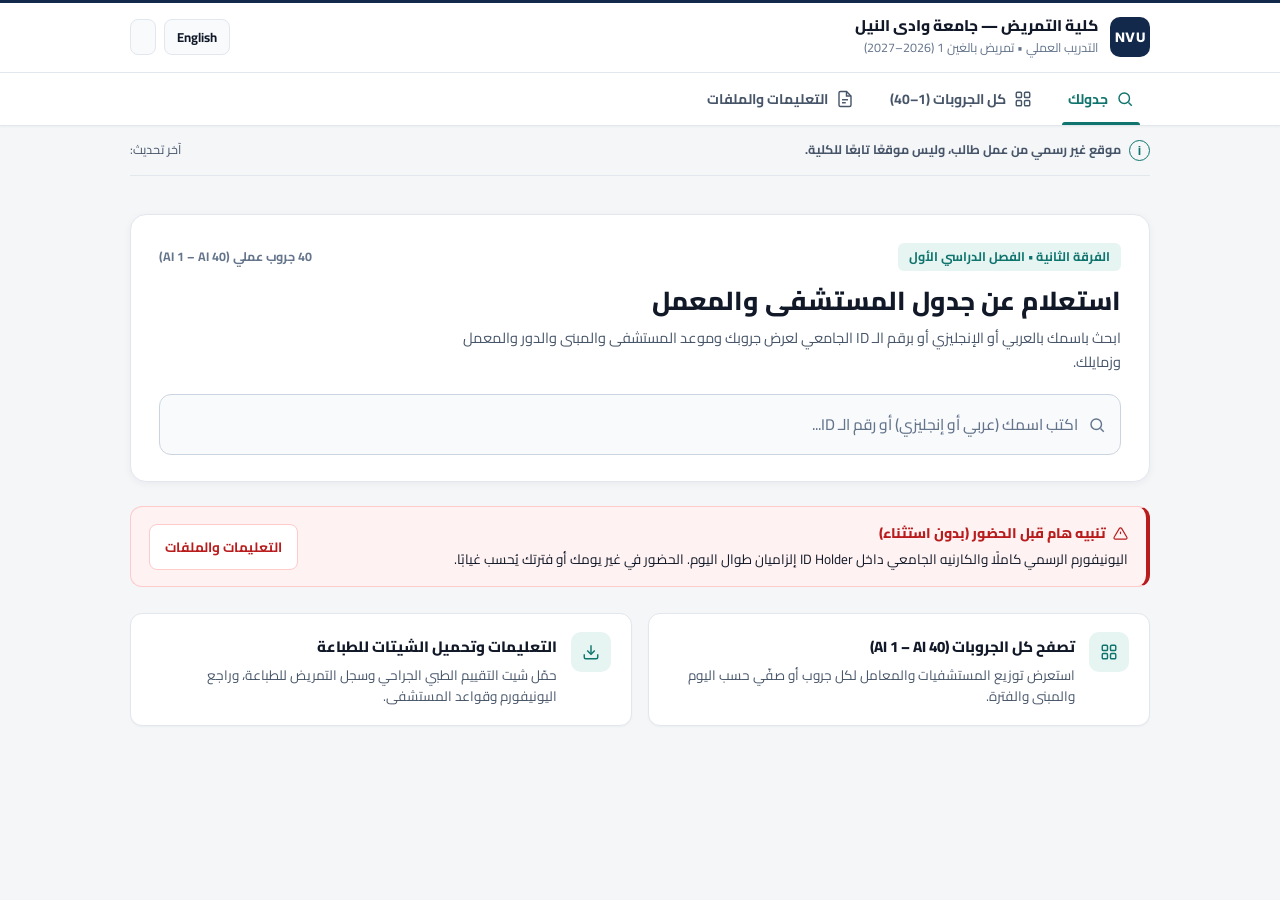
==== commit 013860b6: "Rename 1-index.html to index.html" ====
--- a/index.html
+++ b/index.html
@@ -1291,6 +1291,62 @@
   .student-card, .week-overview, .sched-card, .roster-card { box-shadow: none !important; border: 1px solid #cbd5e1 !important; break-inside: avoid; }
 }
 
+
+/* Student project identity and weekly freshness, visible on every tab. */
+.site-meta {
+  display: flex;
+  flex-wrap: wrap;
+  align-items: center;
+  justify-content: space-between;
+  gap: 10px 18px;
+  padding: 14px 0;
+  border-bottom: 1px solid var(--border);
+  color: var(--text-secondary);
+  font-size: 12.5px;
+}
+.site-disclaimer {
+  display: inline-flex;
+  align-items: center;
+  gap: 8px;
+  margin: 0;
+  font-weight: 700;
+}
+.site-disclaimer::before {
+  content: 'i';
+  display: inline-grid;
+  place-items: center;
+  flex-shrink: 0;
+  width: 21px;
+  height: 21px;
+  border: 1px solid var(--teal);
+  border-radius: 50%;
+  color: var(--teal);
+  font-family: sans-serif;
+  font-weight: 700;
+}
+.site-updated { margin: 0; }
+.site-updated time { font-weight: 700; color: var(--text); }
+.roster-scroll-hint { display: none; }
+.table-scroll:focus-visible { outline: 2px solid var(--teal); outline-offset: -3px; }
+@media (max-width: 600px) {
+  /* All three tabs stay visible, with no hidden horizontal navigation. */
+  .nav-tabs { display: grid; grid-template-columns: repeat(3, minmax(0, 1fr)); overflow: visible; gap: 2px; align-items: stretch; }
+  .nav-tab { flex-direction: column; justify-content: center; text-align: center; padding: 11px 4px; gap: 5px; white-space: normal; font-size: 12px; line-height: 1.6; min-width: 0; }
+  .nav-tab .icon { flex-shrink: 0; }
+  .site-meta { gap: 7px; padding: 12px 0; font-size: 12px; }
+  .site-meta > * { width: 100%; }
+  /* Keep all four roster columns readable, with an explicit swipe cue. */
+  .roster-scroll-hint { display: flex; align-items: center; gap: 8px; margin: 0; padding: 10px 16px; background: var(--teal-soft); color: var(--teal); border-bottom: 1px solid var(--border); font-size: 12px; font-weight: 700; }
+  .roster-scroll-hint::before { content: '↔'; font-size: 20px; line-height: 1; }
+  .table-scroll { scrollbar-width: thin; scrollbar-color: var(--teal) var(--surface-subtle); }
+  table.roster-table { min-width: 640px; }
+}
+@media print {
+  .roster-scroll-hint { display: none !important; }
+  .table-scroll { overflow: visible; }
+  table.roster-table { min-width: 0; }
+}
+
   </style>
 </head>
 <body>
@@ -1332,6 +1388,14 @@
     </div>
   </nav>
 
+
+  <aside class="container" aria-label="Site information">
+    <div class="site-meta">
+      <p class="site-disclaimer" data-i18n="siteDisclaimer">موقع غير رسمي من عمل طالب، وليس موقعًا تابعًا للكلية.</p>
+      <p class="site-updated"><span data-i18n="lastUpdated">آخر تحديث</span>: <time id="lastUpdatedDate"></time></p>
+    </div>
+  </aside>
+
   <main class="container page-main">
 
     <!-- ================= TAB 1: SCHEDULE SEARCH ================= -->
@@ -1427,10 +1491,7 @@
   <!-- Toast -->
   <div id="toast" class="toast" role="status" aria-live="polite"></div>
 
-  <script>
-window.NVU_DATA = {"students":[{"id":"22510081","name_ar":"زياد جمال شعبان سيد أحمد","group":1,"seq":1,"main_group":1,"name_en":"Ziad Gamal Shaaban Sayed Ahmed"},{"id":"22510085","name_ar":"ذياد ناصر على عبد البديع على","group":1,"seq":2,"main_group":1,"name_en":"Ziad Nasser Ali AbdelBadie Ali"},{"id":"22510086","name_ar":"محمود ايهاب احمد حماد حماد","group":1,"seq":3,"main_group":1,"name_en":"Mahmoud Ehab Ahmed Hammad Hammad"},{"id":"22510087","name_ar":"سهيلة محمد شوقى احمد عبدالرحيم","group":1,"seq":4,"main_group":1,"name_en":"Sohaila Mohamed Shawky Ahmed AbdelRahim"},{"id":"22510090","name_ar":"هاجر فتحى على فتحى","group":1,"seq":5,"main_group":1,"name_en":"Hager Fathy Ali Fathy"},{"id":"22510093","name_ar":"ورده محمد عبدالله محمد","group":1,"seq":6,"main_group":1,"name_en":"Warda Mohamed Abdallah Mohamed"},{"id":"22510095","name_ar":"اسراء احمد ابوالنور مرزبان احمد","group":1,"seq":7,"main_group":1,"name_en":"Esraa Ahmed Abou El-Nour Marzaban Ahmed"},{"id":"22510096","name_ar":"بسملة محمد بكرى ابو هشيمه","group":1,"seq":8,"main_group":1,"name_en":"Basmala Mohamed Bakry Abou Hashima"},{"id":"22510097","name_ar":"هبه محمود على محمد محمد يسن","group":1,"seq":9,"main_group":1,"name_en":"Heba Mahmoud Ali Mohamed Mohamed Yassin"},{"id":"22510098","name_ar":"ياسمين رمضان علي عبدالجواد جوده","group":1,"seq":10,"main_group":1,"name_en":"Yasmine Ramadan Ali AbdelGawad Gouda"},{"id":"22510100","name_ar":"أنس أحمد محمد رمضان","group":1,"seq":11,"main_group":1,"name_en":"Anas Ahmed Mohamed Ramadan"},{"id":"22510101","name_ar":"عمر محمد أحمد سعد خطيرى","group":1,"seq":12,"main_group":1,"name_en":"Omar Mohamed Ahmed Saad Khotairy"},{"id":"22510110","name_ar":"ندا خالد صغير امين","group":1,"seq":13,"main_group":1,"name_en":"Nada Khaled Sagheir Amin"},{"id":"22510112","name_ar":"عبدالرحمن جمعه رمضان عبدالقوي محمد","group":1,"seq":14,"main_group":1,"name_en":"AbdelRahman Gomaa Ramadan AbdelKawy Mohamed"},{"id":"22510113","name_ar":"مريم احمد ابراهيم حميده عبدالرحمن","group":1,"seq":15,"main_group":1,"name_en":"Mariam Ahmed Ibrahim Hemeida AbdelRahman"},{"id":"22510114","name_ar":"أبوبكر أشرف محمود سيد شحات","group":1,"seq":16,"main_group":1,"name_en":"Abou Bakr Ashraf Mahmoud Sayed Shehat"},{"id":"22510118","name_ar":"جهاد أحمد جمعه عبدالفتاح","group":1,"seq":17,"main_group":1,"name_en":"Gihad Ahmed Gomaa AbdelFattah"},{"id":"22510120","name_ar":"دعاء احمد رمضان احمد","group":1,"seq":18,"main_group":1,"name_en":"Doaa Ahmed Ramadan Ahmed"},{"id":"22510121","name_ar":"مريم عاشور ربيع على عبد الكريم","group":1,"seq":19,"main_group":1,"name_en":"Mariam Ashour Rabie Ali AbdelKarim"},{"id":"22510125","name_ar":"عبد الرحمن محمد رمضان طه عبداللطيف","group":1,"seq":20,"main_group":1,"name_en":"AbdelRahman Mohamed Ramadan Taha AbdelLatif"},{"id":"22510131","name_ar":"محمد فرج بيومي روبي","group":1,"seq":21,"main_group":1,"name_en":"Mohamed Farag Bayoumi Roby"},{"id":"22510134","name_ar":"نورهان ممدوح نجدى عبدالله نجدى","group":1,"seq":22,"main_group":1,"name_en":"Nourhan Mamdouh Nagdy Abdallah Nagdy"},{"id":"22510142","name_ar":"محمد جمعة محمد جنيدي سيد","group":1,"seq":23,"main_group":1,"name_en":"Mohamed Gomaa Mohamed Genaidy Sayed"},{"id":"22510143","name_ar":"هاجر محمود يوسف عطيه","group":1,"seq":24,"main_group":1,"name_en":"Hager Mahmoud Youssef Atia"},{"id":"22510145","name_ar":"أسماء جبريل محمود محمد جبريل","group":1,"seq":25,"main_group":1,"name_en":"Asmaa Gibril Mahmoud Mohamed Gibril"},{"id":"22510148","name_ar":"يوسف أحمد محمد عبد السلام","group":2,"seq":1,"main_group":1,"name_en":"Youssef Ahmed Mohamed AbdelSalam"},{"id":"22510150","name_ar":"محمود محمد هاشم عبدالله","group":2,"seq":2,"main_group":1,"name_en":"Mahmoud Mohamed Hashem Abdallah"},{"id":"22510156","name_ar":"حبيبة محمد شعبان عبدالفتاح عطيه","group":2,"seq":3,"main_group":1,"name_en":"Habiba Mohamed Shaaban AbdelFattah Atia"},{"id":"22510171","name_ar":"شهد محمود محمد عبدالظاهر محمد","group":2,"seq":4,"main_group":1,"name_en":"Shahd Mahmoud Mohamed AbdelZaher Mohamed"},{"id":"22510091","name_ar":"احمد محمد احمد حسين","group":2,"seq":5,"main_group":1,"name_en":"Ahmed Mohamed Ahmed Hussein"},{"id":"22510092","name_ar":"عمر حسين أحمد حسين","group":2,"seq":6,"main_group":1,"name_en":"Omar Hussein Ahmed Hussein"},{"id":"22510094","name_ar":"أحمد رمضان عبدالراضي بصري","group":2,"seq":7,"main_group":1,"name_en":"Ahmed Ramadan AbdelRady Basry"},{"id":"22510099","name_ar":"محمد سيد احمد سيد","group":2,"seq":8,"main_group":1,"name_en":"Mohamed Sayed Ahmed Sayed"},{"id":"22510102","name_ar":"منصور ماهر منصور عبدالفتاح","group":2,"seq":9,"main_group":1,"name_en":"Mansour Maher Mansour AbdelFattah"},{"id":"22510107","name_ar":"شروق أحمد محمد كامل رمضان","group":2,"seq":10,"main_group":1,"name_en":"Shorouk Ahmed Mohamed Kamel Ramadan"},{"id":"22510119","name_ar":"يوسف وائل سيد رجب خليفة","group":2,"seq":11,"main_group":1,"name_en":"Youssef Wael Sayed Ragab Khalifa"},{"id":"22510122","name_ar":"محمد مصطفي عبدالرحمن احمد خليفه","group":2,"seq":12,"main_group":1,"name_en":"Mohamed Mostafa AbdelRahman Ahmed Khalifa"},{"id":"22510124","name_ar":"ساره شعبان جمعه عطيه","group":2,"seq":13,"main_group":1,"name_en":"Sara Shaaban Gomaa Atia"},{"id":"22510128","name_ar":"محمد احمد هاشم عبدالفتاح","group":2,"seq":14,"main_group":1,"name_en":"Mohamed Ahmed Hashem AbdelFattah"},{"id":"22510137","name_ar":"شهد ياسر عبد المحسن عبدالفتاح","group":2,"seq":15,"main_group":1,"name_en":"Shahd Yasser AbdelMohsen AbdelFattah"},{"id":"22510138","name_ar":"شهد محمد رمضان محمد الديب","group":2,"seq":16,"main_group":1,"name_en":"Shahd Mohamed Ramadan Mohamed El-Deeb"},{"id":"22510140","name_ar":"منه احمد عبد العليم خميس منصور","group":2,"seq":17,"main_group":1,"name_en":"Menna Ahmed AbdelAlim Khamis Mansour"},{"id":"22510141","name_ar":"سمر رجب عبد التواب طه","group":2,"seq":18,"main_group":1,"name_en":"Samar Ragab AbdelTawab Taha"},{"id":"22510149","name_ar":"يوسف احمد السيد عويس قرنى","group":2,"seq":19,"main_group":1,"name_en":"Youssef Ahmed El-Sayed Eweis Qorany"},{"id":"22510155","name_ar":"شيماء نبيل مصطفى كامل عبدالنبي","group":2,"seq":20,"main_group":1,"name_en":"Shaimaa Nabil Mostafa Kamel AbdelNaby"},{"id":"22510157","name_ar":"عبدالرحمن سيد أحمد محمود احمد","group":2,"seq":21,"main_group":1,"name_en":"AbdelRahman Sayed Ahmed Mahmoud Ahmed"},{"id":"22510158","name_ar":"آيه أيمن سيد عبدالفتاح محمد","group":2,"seq":22,"main_group":1,"name_en":"Aya Ayman Sayed AbdelFattah Mohamed"},{"id":"22510161","name_ar":"ايمان وائل فرج محمد","group":2,"seq":23,"main_group":1,"name_en":"Eman Wael Farag Mohamed"},{"id":"22510162","name_ar":"جنا وليد السيد رفاعى","group":2,"seq":24,"main_group":1,"name_en":"Jana Walid El-Sayed Refaay"},{"id":"22510164","name_ar":"اسماء وليد محمد عبدالحميد علي النجار","group":2,"seq":25,"main_group":1,"name_en":"Asmaa Walid Mohamed AbdelHamid Ali El-Naggar"},{"id":"22510165","name_ar":"محمد هاني هلال ادريس عبدالعاطي","group":3,"seq":1,"main_group":1,"name_en":"Mohamed Hany Helal Idris AbdelAty"},{"id":"22510173","name_ar":"مريم محسن عبدالتواب ابراهيم مجلي","group":3,"seq":2,"main_group":1,"name_en":"Mariam Mohsen AbdelTawab Ibrahim Megally"},{"id":"22510174","name_ar":"حنان مفرح شعبان مصطفى","group":3,"seq":3,"main_group":1,"name_en":"Hanan Mofreh Shaaban Mostafa"},{"id":"22510175","name_ar":"دعاء جمعه سالم مصطفى","group":3,"seq":4,"main_group":1,"name_en":"Doaa Gomaa Salem Mostafa"},{"id":"22510179","name_ar":"محمد عبد العليم محمد اسماعيل","group":3,"seq":5,"main_group":1,"name_en":"Mohamed AbdelAlim Mohamed Ismail"},{"id":"22510181","name_ar":"شهد ناصر عثمان احمد عثمان الجدع","group":3,"seq":6,"main_group":1,"name_en":"Shahd Nasser Osman Ahmed Osman El-Gadaa"},{"id":"22510188","name_ar":"كريم تامر مصطفى احمد","group":3,"seq":7,"main_group":1,"name_en":"Karim Tamer Mostafa Ahmed"},{"id":"22510074","name_ar":"مصطفي رجب ماهر محمد","group":3,"seq":8,"main_group":1,"name_en":"Mostafa Ragab Maher Mohamed"},{"id":"22510083","name_ar":"علي محمد علي مهلهل","group":3,"seq":9,"main_group":1,"name_en":"Ali Mohamed Ali Mohalhel"},{"id":"22510089","name_ar":"مصطفى ابراهيم تهامى محمد مرشدي","group":3,"seq":10,"main_group":1,"name_en":"Mostafa Ibrahim Tohamy Mohamed Morshedy"},{"id":"22510103","name_ar":"أميره أيمن إبراهيم صادق عبد الغفار","group":3,"seq":11,"main_group":1,"name_en":"Amira Ayman Ibrahim Sadek AbdelGhaffar"},{"id":"22510104","name_ar":"وسام شعبان فتحي علي","group":3,"seq":12,"main_group":1,"name_en":"Wessam Shaaban Fathy Ali"},{"id":"22510108","name_ar":"سلمى أشرف شفيق عبدالمرضى","group":3,"seq":13,"main_group":1,"name_en":"Salma Ashraf Shafik AbdelMardy"},{"id":"22510109","name_ar":"محمود ضياء الدين فتحى محمد","group":3,"seq":14,"main_group":1,"name_en":"Mahmoud Diaa El-Din Fathy Mohamed"},{"id":"22510111","name_ar":"فاطمة حمدي الزاهى احمد حسن","group":3,"seq":15,"main_group":1,"name_en":"Fatma Hamdy El-Zahy Ahmed Hassan"},{"id":"22510115","name_ar":"عبدالرحمن امير احمد هاشم محمد","group":3,"seq":16,"main_group":1,"name_en":"AbdelRahman Amir Ahmed Hashem Mohamed"},{"id":"22510117","name_ar":"أحمد يوسف عوض عبدالرازق السيد","group":3,"seq":17,"main_group":1,"name_en":"Ahmed Youssef Awad AbdelRazek El-Sayed"},{"id":"22510127","name_ar":"ايه سيد قاسم عبد الحميد","group":3,"seq":18,"main_group":1,"name_en":"Aya Sayed Kassem AbdelHamid"},{"id":"22510129","name_ar":"احمد رجب ابراهيم رجب حسن","group":3,"seq":19,"main_group":1,"name_en":"Ahmed Ragab Ibrahim Ragab Hassan"},{"id":"22510132","name_ar":"ياسمين عادل اسماعيل عبدالباسط","group":3,"seq":20,"main_group":1,"name_en":"Yasmine Adel Ismail AbdelBaset"},{"id":"22510133","name_ar":"ابرام مجدى يوسف عبد الله","group":3,"seq":21,"main_group":1,"name_en":"Ebram Magdy Youssef Abdallah"},{"id":"22510136","name_ar":"يوسف رمضان عبدالسلام تمام","group":3,"seq":22,"main_group":1,"name_en":"Youssef Ramadan AbdelSalam Tammam"},{"id":"22510139","name_ar":"هاجر محمود على احمد عبد المقصود","group":3,"seq":23,"main_group":1,"name_en":"Hager Mahmoud Ali Ahmed AbdelMaksoud"},{"id":"22510146","name_ar":"رحمه ياسر عزيز دياب","group":3,"seq":24,"main_group":1,"name_en":"Rahma Yasser Aziz Diab"},{"id":"22510147","name_ar":"ياسمين عماد احمد محمد احمد","group":3,"seq":25,"main_group":1,"name_en":"Yasmine Emad Ahmed Mohamed Ahmed"},{"id":"22510152","name_ar":"سما فارس حسين محمد عيد","group":4,"seq":1,"main_group":1,"name_en":"Sama Fares Hussein Mohamed Eid"},{"id":"22510153","name_ar":"محمد سعد عبدالعليم محمد منصور","group":4,"seq":2,"main_group":1,"name_en":"Mohamed Saad AbdelAlim Mohamed Mansour"},{"id":"22510154","name_ar":"رقيه ابراهيم عبدالعاطي محمد عبدالغني","group":4,"seq":3,"main_group":1,"name_en":"Roqaya Ibrahim AbdelAty Mohamed AbdelGhany"},{"id":"22510163","name_ar":"اسراء عبدالمولى محمود سلطان حميده","group":4,"seq":4,"main_group":1,"name_en":"Esraa AbdelMawla Mahmoud Sultan Hemeida"},{"id":"22510166","name_ar":"أية محمد نجدي عبد الرحيم","group":4,"seq":5,"main_group":1,"name_en":"Aya Mohamed Nagdy AbdelRahim"},{"id":"22510170","name_ar":"هاجر محمد فراج عبدالغنى","group":4,"seq":6,"main_group":1,"name_en":"Hager Mohamed Farrag AbdelGhany"},{"id":"22510177","name_ar":"اميرة محمد عباس فالح","group":4,"seq":7,"main_group":1,"name_en":"Amira Mohamed Abbas Faleh"},{"id":"22510180","name_ar":"محمود جلال احمد علي","group":4,"seq":8,"main_group":1,"name_en":"Mahmoud Galal Ahmed Ali"},{"id":"22510184","name_ar":"اسلام حماده محمد على","group":4,"seq":9,"main_group":1,"name_en":"Islam Hamada Mohamed Ali"},{"id":"22510185","name_ar":"يمنى منيسي حسن سليمان","group":4,"seq":10,"main_group":1,"name_en":"Yomna Moneisy Hassan Soliman"},{"id":"22510002","name_ar":"إسراء عشري ذكي ابورية","group":4,"seq":11,"main_group":1,"name_en":"Esraa Ashry Zaky Abou Rya"},{"id":"22510004","name_ar":"محمد صلاح ابراهيم صالح حسن","group":4,"seq":12,"main_group":1,"name_en":"Mohamed Salah Ibrahim Saleh Hassan"},{"id":"22510005","name_ar":"سيف الله حسام رشدى درويش","group":4,"seq":13,"main_group":1,"name_en":"Seifallah Hossam Roshdy Darwish"},{"id":"22510007","name_ar":"ندى صفوت حسين عبدالحميد حسن","group":4,"seq":14,"main_group":1,"name_en":"Nada Safwat Hussein AbdelHamid Hassan"},{"id":"22510012","name_ar":"شهد اشرف احمد عويس","group":4,"seq":15,"main_group":1,"name_en":"Shahd Ashraf Ahmed Eweis"},{"id":"22510017","name_ar":"منه الله خليل ابراهيم علي السيد","group":4,"seq":16,"main_group":1,"name_en":"Mennatallah Khalil Ibrahim Ali El-Sayed"},{"id":"22510019","name_ar":"اسماء عمرو شعيب عبدالحافظ","group":4,"seq":17,"main_group":1,"name_en":"Asmaa Amr Shoaib AbdelHafez"},{"id":"22510023","name_ar":"ندا عاصم محمد عبد العاطى","group":4,"seq":18,"main_group":1,"name_en":"Nada Assem Mohamed AbdelAty"},{"id":"22510024","name_ar":"محمد احمد توفيق عبدالقوي","group":4,"seq":19,"main_group":1,"name_en":"Mohamed Ahmed Tawfik AbdelKawy"},{"id":"22510025","name_ar":"مريم ربيع عبدالرحمن حسن عبدالقادر","group":4,"seq":20,"main_group":1,"name_en":"Mariam Rabie AbdelRahman Hassan AbdelKader"},{"id":"22510028","name_ar":"عمر رضا عبد الحميد الشعراوي","group":4,"seq":21,"main_group":1,"name_en":"Omar Reda AbdelHamid El-Shaarawy"},{"id":"22510029","name_ar":"احمد شحاته عبدالمولى سعيد طلب","group":4,"seq":22,"main_group":1,"name_en":"Ahmed Shehata AbdelMawla Saeed Talab"},{"id":"22510031","name_ar":"ياسمين ياسر فاروق محمد على","group":4,"seq":23,"main_group":1,"name_en":"Yasmine Yasser Farouk Mohamed Ali"},{"id":"22510034","name_ar":"حسناء ايمن عبدالشفيع عبدالرحمن محمد","group":4,"seq":24,"main_group":1,"name_en":"Hasnaa Ayman AbdelShafie AbdelRahman Mohamed"},{"id":"22510037","name_ar":"مالك محمود عبدالعال سيد فراج","group":4,"seq":25,"main_group":1,"name_en":"Malek Mahmoud AbdelAal Sayed Farrag"},{"id":"22510038","name_ar":"مصطفى بكرى محمد باتع","group":5,"seq":1,"main_group":1,"name_en":"Mostafa Bakry Mohamed Batea"},{"id":"22510039","name_ar":"شهد أحمد أمين محمد محمد","group":5,"seq":2,"main_group":1,"name_en":"Shahd Ahmed Amin Mohamed Mohamed"},{"id":"22510042","name_ar":"اسلام محمد رمضان محمد اسماعيل","group":5,"seq":3,"main_group":1,"name_en":"Islam Mohamed Ramadan Mohamed Ismail"},{"id":"22510043","name_ar":"اسلام حمدي محمد رجب محمد","group":5,"seq":4,"main_group":1,"name_en":"Islam Hamdy Mohamed Ragab Mohamed"},{"id":"22510044","name_ar":"مصطفى ياسر محمد محمود","group":5,"seq":5,"main_group":1,"name_en":"Mostafa Yasser Mohamed Mahmoud"},{"id":"22510045","name_ar":"محمد علي صلاح محمود رزق","group":5,"seq":6,"main_group":1,"name_en":"Mohamed Ali Salah Mahmoud Rezk"},{"id":"22510047","name_ar":"عمر سعد علي بدوي","group":5,"seq":7,"main_group":1,"name_en":"Omar Saad Ali Badawy"},{"id":"22510049","name_ar":"اميره رمادي السيد عبد العزيز","group":5,"seq":8,"main_group":1,"name_en":"Amira Rmady El-Sayed AbdelAziz"},{"id":"22510050","name_ar":"يوسف سيد احمد عبدالباري","group":5,"seq":9,"main_group":1,"name_en":"Youssef Sayed Ahmed AbdelBary"},{"id":"22510052","name_ar":"خالد عوض هلال عوض","group":5,"seq":10,"main_group":1,"name_en":"Khaled Awad Helal Awad"},{"id":"22510053","name_ar":"يوسف سعد ممدوح عبد الفتاح","group":5,"seq":11,"main_group":1,"name_en":"Youssef Saad Mamdouh AbdelFattah"},{"id":"22510054","name_ar":"احمد صابر محمد ابوخلف وهيدى","group":5,"seq":12,"main_group":1,"name_en":"Ahmed Saber Mohamed Abou Khalaf Ohydy"},{"id":"22510058","name_ar":"اسلام احمد محمد باهي","group":5,"seq":13,"main_group":1,"name_en":"Islam Ahmed Mohamed Bahy"},{"id":"22510062","name_ar":"مى السيد ربيع السيد عبدالتواب","group":5,"seq":14,"main_group":1,"name_en":"Mai El-Sayed Rabie El-Sayed AbdelTawab"},{"id":"22510001","name_ar":"ملك عماد حمدى محمد","group":5,"seq":15,"main_group":1,"name_en":"Malak Emad Hamdy Mohamed"},{"id":"22510003","name_ar":"أدهم أحمد بدوى عويس","group":5,"seq":16,"main_group":1,"name_en":"Adham Ahmed Badawy Eweis"},{"id":"22510008","name_ar":"شهد عبدالمجيد محمد محمد رمضان","group":5,"seq":17,"main_group":1,"name_en":"Shahd AbdelMagid Mohamed Mohamed Ramadan"},{"id":"22510010","name_ar":"عبد الله محمد عبد الله محمد ابراهيم","group":5,"seq":18,"main_group":1,"name_en":"Abdallah Mohamed Abdallah Mohamed Ibrahim"},{"id":"22510013","name_ar":"حبيبة ربيع قطب على عيسوي","group":5,"seq":19,"main_group":1,"name_en":"Habiba Rabie Kotb Ali Eissawy"},{"id":"22510014","name_ar":"احمد عبدالتواب محمود الروبي","group":5,"seq":20,"main_group":1,"name_en":"Ahmed AbdelTawab Mahmoud El-Roby"},{"id":"22510020","name_ar":"مروة أحمد معوض أحمد","group":5,"seq":21,"main_group":1,"name_en":"Marwa Ahmed Moawad Ahmed"},{"id":"22510033","name_ar":"خلود جمال رجب محمد","group":5,"seq":22,"main_group":1,"name_en":"Kholoud Gamal Ragab Mohamed"},{"id":"22510035","name_ar":"عبد الرحمن شريف مختار حلمي","group":5,"seq":23,"main_group":1,"name_en":"AbdelRahman Sherif Mokhtar Helmy"},{"id":"22510036","name_ar":"إيهاب خالد عطية محمد","group":5,"seq":24,"main_group":1,"name_en":"Ehab Khaled Atia Mohamed"},{"id":"22510040","name_ar":"ذياد حاتم فتحى عباس","group":5,"seq":25,"main_group":1,"name_en":"Ziad Hatem Fathy Abbas"},{"id":"22510041","name_ar":"ايمان مصطفى محمد حسن","group":6,"seq":1,"main_group":1,"name_en":"Eman Mostafa Mohamed Hassan"},{"id":"22510048","name_ar":"مريم محمد علي علي عثمان","group":6,"seq":2,"main_group":1,"name_en":"Mariam Mohamed Ali Ali Osman"},{"id":"22510060","name_ar":"حسام علاء الدين منصور سيد","group":6,"seq":3,"main_group":1,"name_en":"Hossam Alaa El-Din Mansour Sayed"},{"id":"22510061","name_ar":"محمد عيد سيد إبراهيم علي","group":6,"seq":4,"main_group":1,"name_en":"Mohamed Eid Sayed Ibrahim Ali"},{"id":"22510063","name_ar":"رنا بدوى عبدالنبى عبدالمطلب جمعه","group":6,"seq":5,"main_group":1,"name_en":"Rana Badawy AbdelNaby AbdelMottaleb Gomaa"},{"id":"22510064","name_ar":"منار مصطفى محمد حسين على","group":6,"seq":6,"main_group":1,"name_en":"Manar Mostafa Mohamed Hussein Ali"},{"id":"22510065","name_ar":"يوسف احمد معبد احمد","group":6,"seq":7,"main_group":1,"name_en":"Youssef Ahmed Maabad Ahmed"},{"id":"22510066","name_ar":"ضحى سيد كمال سيد محمد","group":6,"seq":8,"main_group":1,"name_en":"Doha Sayed Kamal Sayed Mohamed"},{"id":"22510067","name_ar":"عمر سيد عبدالسميع عباس","group":6,"seq":9,"main_group":1,"name_en":"Omar Sayed AbdelSamie Abbas"},{"id":"22510068","name_ar":"أميره نادي شعبان محمد","group":6,"seq":10,"main_group":1,"name_en":"Amira Nady Shaaban Mohamed"},{"id":"22510070","name_ar":"عمر محمد عبدالواحد عبدالحليم","group":6,"seq":11,"main_group":1,"name_en":"Omar Mohamed AbdelWahed AbdelHalim"},{"id":"22510071","name_ar":"اسماء حمادة عبد العليم عيسي","group":6,"seq":12,"main_group":1,"name_en":"Asmaa Hamada AbdelAlim Eissa"},{"id":"22510075","name_ar":"مصطفي عبد القوي حسن سلطان","group":6,"seq":13,"main_group":1,"name_en":"Mostafa AbdelKawy Hassan Sultan"},{"id":"22510076","name_ar":"كريم تيسير خميس بريك","group":6,"seq":14,"main_group":1,"name_en":"Karim Taysir Khamis Boraik"},{"id":"22510077","name_ar":"مروان عماد اسماعيل على","group":6,"seq":15,"main_group":1,"name_en":"Marwan Emad Ismail Ali"},{"id":"22510079","name_ar":"مروه حسين محمد صادق","group":6,"seq":16,"main_group":1,"name_en":"Marwa Hussein Mohamed Sadek"},{"id":"22510080","name_ar":"اميره حسام مسعد مصطفي خليل","group":6,"seq":17,"main_group":1,"name_en":"Amira Hossam Mosaad Mostafa Khalil"},{"id":"22510009","name_ar":"الاء ماهر محمد على","group":6,"seq":18,"main_group":1,"name_en":"Alaa Maher Mohamed Ali"},{"id":"22510011","name_ar":"ادهم احمد هاشم على","group":6,"seq":19,"main_group":1,"name_en":"Adham Ahmed Hashem Ali"},{"id":"22510015","name_ar":"عبدالوهاب مجدي محمد عبدالوهاب يوسف","group":6,"seq":20,"main_group":1,"name_en":"AbdelWahab Magdy Mohamed AbdelWahab Youssef"},{"id":"22510021","name_ar":"كريم ايمن سيد عبدالباسط","group":6,"seq":21,"main_group":1,"name_en":"Karim Ayman Sayed AbdelBaset"},{"id":"22510022","name_ar":"احمد محمد محمود جاب الله","group":6,"seq":22,"main_group":1,"name_en":"Ahmed Mohamed Mahmoud Gaballah"},{"id":"22510030","name_ar":"احمد عبدالتواب عبدالسلام سيف","group":6,"seq":23,"main_group":1,"name_en":"Ahmed AbdelTawab AbdelSalam Seif"},{"id":"22510046","name_ar":"يوسف محمد عويس صوفى على","group":6,"seq":24,"main_group":1,"name_en":"Youssef Mohamed Eweis Soufy Ali"},{"id":"22510055","name_ar":"إسراء عمر عبد الجواد يحي حسين","group":6,"seq":25,"main_group":1,"name_en":"Esraa Omar AbdelGawad Yehia Hussein"},{"id":"22510057","name_ar":"كريم جمعة مهدي عثمان","group":7,"seq":1,"main_group":1,"name_en":"Karim Gomaa Mahdy Osman"},{"id":"22510059","name_ar":"أميره صابر سيد عبدالحميد حسن","group":7,"seq":2,"main_group":1,"name_en":"Amira Saber Sayed AbdelHamid Hassan"},{"id":"22510069","name_ar":"ماري خليل رجب عطية خليل","group":7,"seq":3,"main_group":1,"name_en":"Mary Khalil Ragab Atia Khalil"},{"id":"22510072","name_ar":"ضحي ربيع جابر عيسي مشرف","group":7,"seq":4,"main_group":1,"name_en":"Doha Rabie Gaber Eissa Moshref"},{"id":"22510078","name_ar":"دعاء خالد شعبان ربيع محمد","group":7,"seq":5,"main_group":1,"name_en":"Doaa Khaled Shaaban Rabie Mohamed"},{"id":"22510106","name_ar":"أحمد هديه عبود سيد","group":7,"seq":6,"main_group":1,"name_en":"Ahmed Hdya Aboud Sayed"},{"id":"22510123","name_ar":"رحمه محمد عدلى عزات","group":7,"seq":7,"main_group":1,"name_en":"Rahma Mohamed Adly Ezzat"},{"id":"22510126","name_ar":"احمد مختار عوض عبد السلام","group":7,"seq":8,"main_group":1,"name_en":"Ahmed Mokhtar Awad AbdelSalam"},{"id":"22510151","name_ar":"عبدالرحمن احمد محمد ممدوح محمد","group":7,"seq":9,"main_group":1,"name_en":"AbdelRahman Ahmed Mohamed Mamdouh Mohamed"},{"id":"22510168","name_ar":"سارة حمدي حبيب حسن عبدالباقي","group":7,"seq":10,"main_group":1,"name_en":"Sara Hamdy Habib Hassan AbdelBaky"},{"id":"22510169","name_ar":"محمد عماد حمدى صالح على","group":7,"seq":11,"main_group":1,"name_en":"Mohamed Emad Hamdy Saleh Ali"},{"id":"22510172","name_ar":"سمية محمد مليح روبي","group":7,"seq":12,"main_group":1,"name_en":"Somaya Mohamed Melaih Roby"},{"id":"22510176","name_ar":"ياسمين مهدى عبدالرحمن عبدالله","group":7,"seq":13,"main_group":1,"name_en":"Yasmine Mahdy AbdelRahman Abdallah"},{"id":"22510178","name_ar":"محمد رمضان صلاح عبدالعزيز","group":7,"seq":14,"main_group":1,"name_en":"Mohamed Ramadan Salah AbdelAziz"},{"id":"22510182","name_ar":"بدر محمود احمد سيد","group":7,"seq":15,"main_group":1,"name_en":"Badr Mahmoud Ahmed Sayed"},{"id":"22510186","name_ar":"عمرو حسين عسران عبيده النويهي","group":7,"seq":16,"main_group":1,"name_en":"Amr Hussein Asran Obeida El-Nowaihy"},{"id":"22510189","name_ar":"محمد علي رشاد ابراهيم","group":7,"seq":17,"main_group":2,"name_en":"Mohamed Ali Rashad Ibrahim"},{"id":"22510191","name_ar":"حسام عماد صابر عبد العزيز","group":7,"seq":18,"main_group":2,"name_en":"Hossam Emad Saber AbdelAziz"},{"id":"22510200","name_ar":"شيماء شعبان عبدالخالق محمد","group":7,"seq":19,"main_group":2,"name_en":"Shaimaa Shaaban AbdelKhalek Mohamed"},{"id":"22510201","name_ar":"احمد عماد عبدالمقصود قرنى احمد","group":7,"seq":20,"main_group":2,"name_en":"Ahmed Emad AbdelMaksoud Qorany Ahmed"},{"id":"22510202","name_ar":"نورالهدى وائل بيومي ابراهيم هلال","group":7,"seq":21,"main_group":2,"name_en":"Nour El-Hoda Wael Bayoumi Ibrahim Helal"},{"id":"22510204","name_ar":"ندى شعبان احمد توفيق محمد","group":7,"seq":22,"main_group":2,"name_en":"Nada Shaaban Ahmed Tawfik Mohamed"},{"id":"22510205","name_ar":"عبد العزيز أشرف عبدالعزيز سرور","group":7,"seq":23,"main_group":2,"name_en":"AbdelAziz Ashraf AbdelAziz Sorour"},{"id":"22510206","name_ar":"محمد زايد عكاشه على الروبى","group":7,"seq":24,"main_group":2,"name_en":"Mohamed Zayed Okasha Ali El-Roby"},{"id":"22510207","name_ar":"أسماء عربي توفيق عبدالحميد","group":7,"seq":25,"main_group":2,"name_en":"Asmaa Araby Tawfik AbdelHamid"},{"id":"22510212","name_ar":"مصطفي رأفت مصطفي أحمد علي","group":8,"seq":1,"main_group":2,"name_en":"Mostafa Raafat Mostafa Ahmed Ali"},{"id":"22510213","name_ar":"احمد امام رجب السيد رجب","group":8,"seq":2,"main_group":2,"name_en":"Ahmed Emam Ragab El-Sayed Ragab"},{"id":"22510219","name_ar":"احمد صبحي عبد الباقي رشوان","group":8,"seq":3,"main_group":2,"name_en":"Ahmed Sobhy AbdelBaky Rashwan"},{"id":"22510221","name_ar":"يوسف منصور قرني منصور حنفي","group":8,"seq":4,"main_group":2,"name_en":"Youssef Mansour Qorany Mansour Hanafy"},{"id":"22510222","name_ar":"محمد سليمان محمد عبدالسلام مجاهد","group":8,"seq":5,"main_group":2,"name_en":"Mohamed Soliman Mohamed AbdelSalam Megahed"},{"id":"22510223","name_ar":"ياسمين عبدالجواد مسعد جودة محمد","group":8,"seq":6,"main_group":2,"name_en":"Yasmine AbdelGawad Mosaad Gouda Mohamed"},{"id":"22510224","name_ar":"اسراء احمد صالح يوسف سعد","group":8,"seq":7,"main_group":2,"name_en":"Esraa Ahmed Saleh Youssef Saad"},{"id":"22510231","name_ar":"مريم عبدالمسيح عبدة عزيز","group":8,"seq":8,"main_group":2,"name_en":"Mariam AbdelMasih Abdou Aziz"},{"id":"22510242","name_ar":"ياسمين ناصر هاشم محمد","group":8,"seq":9,"main_group":2,"name_en":"Yasmine Nasser Hashem Mohamed"},{"id":"22510246","name_ar":"الاء حسن سعد عبدالحكيم","group":8,"seq":10,"main_group":2,"name_en":"Alaa Hassan Saad AbdelHakim"},{"id":"22510262","name_ar":"يوسف جمعة عبدالرازق رشوان موسى","group":8,"seq":11,"main_group":2,"name_en":"Youssef Gomaa AbdelRazek Rashwan Moussa"},{"id":"22510285","name_ar":"فاطمه ناجح عبد القوي عطيه","group":8,"seq":12,"main_group":2,"name_en":"Fatma Nageh AbdelKawy Atia"},{"id":"22510286","name_ar":"يوسف حماده حسين عبدالفتاح محمد","group":8,"seq":13,"main_group":2,"name_en":"Youssef Hamada Hussein AbdelFattah Mohamed"},{"id":"22510290","name_ar":"هشام محمد السيد عبدالغنى","group":8,"seq":14,"main_group":2,"name_en":"Hesham Mohamed El-Sayed AbdelGhany"},{"id":"22510292","name_ar":"هند محمد شعبان احمد عبد الخالق","group":8,"seq":15,"main_group":2,"name_en":"Hend Mohamed Shaaban Ahmed AbdelKhalek"},{"id":"22510295","name_ar":"منه الله خالد السيد عبد المحسن على","group":8,"seq":16,"main_group":2,"name_en":"Mennatallah Khaled El-Sayed AbdelMohsen Ali"},{"id":"22510302","name_ar":"ايه رضا فرج سيد حسين","group":8,"seq":17,"main_group":2,"name_en":"Aya Reda Farag Sayed Hussein"},{"id":"22510311","name_ar":"محمود جمعة احمد محمد احمد","group":8,"seq":18,"main_group":2,"name_en":"Mahmoud Gomaa Ahmed Mohamed Ahmed"},{"id":"22510318","name_ar":"عمر شريف مصطفى احمد","group":8,"seq":19,"main_group":2,"name_en":"Omar Sherif Mostafa Ahmed"},{"id":"22510377","name_ar":"رنا رشاد عبد الباسط عبد العزيز عبد الجواد","group":8,"seq":20,"main_group":2,"name_en":"Rana Rashad AbdelBaset AbdelAziz AbdelGawad"},{"id":"22510196","name_ar":"سمر شعبان محمد عبدالحميد","group":8,"seq":21,"main_group":2,"name_en":"Samar Shaaban Mohamed AbdelHamid"},{"id":"22510203","name_ar":"احمد عادل عبد العظيم رجب قطب","group":8,"seq":22,"main_group":2,"name_en":"Ahmed Adel AbdelAzim Ragab Kotb"},{"id":"22510209","name_ar":"ياسمين مؤمن احمد سعيد","group":8,"seq":23,"main_group":2,"name_en":"Yasmine Moamen Ahmed Saeed"},{"id":"22510211","name_ar":"ملك محمود ابوالخير جمعه","group":8,"seq":24,"main_group":2,"name_en":"Malak Mahmoud Abou El-Kheir Gomaa"},{"id":"22510216","name_ar":"رحمه ربيع جابر عبدالباسط","group":8,"seq":25,"main_group":2,"name_en":"Rahma Rabie Gaber AbdelBaset"},{"id":"22510217","name_ar":"منى جمال سعد علي عبده","group":9,"seq":1,"main_group":2,"name_en":"Mona Gamal Saad Ali Abdou"},{"id":"22510225","name_ar":"مي مصطفى فاروق ربيع روبي","group":9,"seq":2,"main_group":2,"name_en":"Mai Mostafa Farouk Rabie Roby"},{"id":"22510229","name_ar":"محمد سامي انور عبدالعزيز شلبي","group":9,"seq":3,"main_group":2,"name_en":"Mohamed Samy Anwar AbdelAziz Shalaby"},{"id":"22510230","name_ar":"ايه ابوعلوه محمد ابوالخير محمود","group":9,"seq":4,"main_group":2,"name_en":"Aya Abou Aloua Mohamed Abou El-Kheir Mahmoud"},{"id":"22510233","name_ar":"لاميس سيد محمد إسماعيل","group":9,"seq":5,"main_group":2,"name_en":"Lamis Sayed Mohamed Ismail"},{"id":"22510236","name_ar":"محمود ربيع عبدالعظيم محمد سعيد","group":9,"seq":6,"main_group":2,"name_en":"Mahmoud Rabie AbdelAzim Mohamed Saeed"},{"id":"22510237","name_ar":"شيماء سعيد عيد حجازي حسن","group":9,"seq":7,"main_group":2,"name_en":"Shaimaa Saeed Eid Hegazy Hassan"},{"id":"22510248","name_ar":"نور عبد الناصر عبد الستار حسين السيد","group":9,"seq":8,"main_group":2,"name_en":"Nour AbdelNasser AbdelSattar Hussein El-Sayed"},{"id":"22510256","name_ar":"نادى ربيع حسنى محمود على","group":9,"seq":9,"main_group":2,"name_en":"Nady Rabie Hosny Mahmoud Ali"},{"id":"22510258","name_ar":"اميره احمد شعبان مشرف سيف","group":9,"seq":10,"main_group":2,"name_en":"Amira Ahmed Shaaban Moshref Seif"},{"id":"22510259","name_ar":"يوسف حسنى قرنى عبدالحميد","group":9,"seq":11,"main_group":2,"name_en":"Youssef Hosny Qorany AbdelHamid"},{"id":"22510263","name_ar":"اسراء احمد دسوقي حسن","group":9,"seq":12,"main_group":2,"name_en":"Esraa Ahmed Desouky Hassan"},{"id":"22510267","name_ar":"صابرين فرج شعبان فرج حسين","group":9,"seq":13,"main_group":2,"name_en":"Sabreen Farag Shaaban Farag Hussein"},{"id":"22510268","name_ar":"ندا اشرف محمد عبد الباقى","group":9,"seq":14,"main_group":2,"name_en":"Nada Ashraf Mohamed AbdelBaky"},{"id":"22510270","name_ar":"ياسمين محمد شعبان رضوان يوسف","group":9,"seq":15,"main_group":2,"name_en":"Yasmine Mohamed Shaaban Radwan Youssef"},{"id":"22510273","name_ar":"اسماء رمضان محمد عبدالحميد","group":9,"seq":16,"main_group":2,"name_en":"Asmaa Ramadan Mohamed AbdelHamid"},{"id":"22510281","name_ar":"شروق محمود علي عبد الفتاح","group":9,"seq":17,"main_group":2,"name_en":"Shorouk Mahmoud Ali AbdelFattah"},{"id":"22510282","name_ar":"شهيناز سيد جمعه السيد جابر","group":9,"seq":18,"main_group":2,"name_en":"Shahinaz Sayed Gomaa El-Sayed Gaber"},{"id":"22510284","name_ar":"ندا جمعه رجب محمد روبي","group":9,"seq":19,"main_group":2,"name_en":"Nada Gomaa Ragab Mohamed Roby"},{"id":"22510288","name_ar":"ريهام حسن رزق حسن","group":9,"seq":20,"main_group":2,"name_en":"Reham Hassan Rezk Hassan"},{"id":"22510304","name_ar":"شهد محمد عمار حسن جمعة","group":9,"seq":21,"main_group":2,"name_en":"Shahd Mohamed Ammar Hassan Gomaa"},{"id":"22510312","name_ar":"احمد سيد سعد صديق يوسف","group":9,"seq":22,"main_group":2,"name_en":"Ahmed Sayed Saad Sdyk Youssef"},{"id":"22510314","name_ar":"مريم سيد عبدالحميد معوض","group":9,"seq":23,"main_group":2,"name_en":"Mariam Sayed AbdelHamid Moawad"},{"id":"22510320","name_ar":"عواطف محمود مفتاح احمد","group":9,"seq":24,"main_group":2,"name_en":"Awatef Mahmoud Moftah Ahmed"},{"id":"22510187","name_ar":"آيه حسان محمود أحمد عبدالقادر","group":9,"seq":25,"main_group":2,"name_en":"Aya Hsan Mahmoud Ahmed AbdelKader"},{"id":"22510190","name_ar":"ايه محمود محمد احمد","group":10,"seq":1,"main_group":2,"name_en":"Aya Mahmoud Mohamed Ahmed"},{"id":"22510192","name_ar":"احمد محمد عبود يوسف","group":10,"seq":2,"main_group":2,"name_en":"Ahmed Mohamed Aboud Youssef"},{"id":"22510193","name_ar":"حبيبة عادل علي محمد حسان","group":10,"seq":3,"main_group":2,"name_en":"Habiba Adel Ali Mohamed Hsan"},{"id":"22510194","name_ar":"احمد عاطف فتحي محمد مشرف","group":10,"seq":4,"main_group":2,"name_en":"Ahmed Atef Fathy Mohamed Moshref"},{"id":"22510197","name_ar":"اسامه حمدي طه عمران خالد","group":10,"seq":5,"main_group":2,"name_en":"Osama Hamdy Taha Omran Khaled"},{"id":"22510198","name_ar":"احمد شعبان السيد عبد الجواد","group":10,"seq":6,"main_group":2,"name_en":"Ahmed Shaaban El-Sayed AbdelGawad"},{"id":"22510199","name_ar":"شهد محمد محمد ابواليزيد عجيز","group":10,"seq":7,"main_group":2,"name_en":"Shahd Mohamed Mohamed Abou El-Yazid Ageez"},{"id":"22510210","name_ar":"اسامة سعيد عبدالرؤوف صالح عبد الباقى","group":10,"seq":8,"main_group":2,"name_en":"Osama Saeed AbdelRaouf Saleh AbdelBaky"},{"id":"22510214","name_ar":"فدوى ربيع محمد مصطفى سعد","group":10,"seq":9,"main_group":2,"name_en":"Fadwa Rabie Mohamed Mostafa Saad"},{"id":"22510215","name_ar":"دنيا محمد فوزى عبدالصادق","group":10,"seq":10,"main_group":2,"name_en":"Donia Mohamed Fawzy AbdelSadek"},{"id":"22510218","name_ar":"سهيله عرفان عبدالمنعم محمد زيدان","group":10,"seq":11,"main_group":2,"name_en":"Sohaila Erfan AbdelMoneim Mohamed Zidan"},{"id":"22510220","name_ar":"شهد حجاج عبدالستار عبدالنبي","group":10,"seq":12,"main_group":2,"name_en":"Shahd Haggag AbdelSattar AbdelNaby"},{"id":"22510226","name_ar":"شهد هاشم علي هاشم","group":10,"seq":13,"main_group":2,"name_en":"Shahd Hashem Ali Hashem"},{"id":"22510228","name_ar":"ياسمين ربيع احمد جلال عبدالباقي","group":10,"seq":14,"main_group":2,"name_en":"Yasmine Rabie Ahmed Galal AbdelBaky"},{"id":"22510232","name_ar":"عبدالله ياسر سيد محمد","group":10,"seq":15,"main_group":2,"name_en":"Abdallah Yasser Sayed Mohamed"},{"id":"22510234","name_ar":"اميرة رمضان حموده محمد","group":10,"seq":16,"main_group":2,"name_en":"Amira Ramadan Hamouda Mohamed"},{"id":"22510235","name_ar":"كرم شحاتة عبدالموجود موسى ابراهيم","group":10,"seq":17,"main_group":2,"name_en":"Karam Shehata AbdelMawgoud Moussa Ibrahim"},{"id":"22510238","name_ar":"يوسف ربيع عبدالغفار حسين","group":10,"seq":18,"main_group":2,"name_en":"Youssef Rabie AbdelGhaffar Hussein"},{"id":"22510244","name_ar":"ملك محمد عبدالعزيز معوض","group":10,"seq":19,"main_group":2,"name_en":"Malak Mohamed AbdelAziz Moawad"},{"id":"22510294","name_ar":"يوسف ميخائيل حنا ميخائيل حنا","group":10,"seq":20,"main_group":2,"name_en":"Youssef Mikhail Hanna Mikhail Hanna"},{"id":"22510308","name_ar":"منه الله على معوض عبد التواب على","group":10,"seq":21,"main_group":2,"name_en":"Mennatallah Ali Moawad AbdelTawab Ali"},{"id":"22510325","name_ar":"رحمه حسني عبد العزيز قطب شعيب","group":10,"seq":22,"main_group":2,"name_en":"Rahma Hosny AbdelAziz Kotb Shoaib"},{"id":"22510241","name_ar":"محمود السيد محمود ابراهيم سليمان","group":10,"seq":23,"main_group":2,"name_en":"Mahmoud El-Sayed Mahmoud Ibrahim Soliman"},{"id":"22510243","name_ar":"شهد ربيع رمضان محمود عبدالعال","group":10,"seq":24,"main_group":2,"name_en":"Shahd Rabie Ramadan Mahmoud AbdelAal"},{"id":"22510245","name_ar":"احمد عبدالله محمد عبدالحكم قناوى","group":10,"seq":25,"main_group":2,"name_en":"Ahmed Abdallah Mohamed AbdelHakam Knaouy"},{"id":"22510251","name_ar":"محمد صادق شعبان ابواليزيد","group":11,"seq":1,"main_group":2,"name_en":"Mohamed Sadek Shaaban Abou El-Yazid"},{"id":"22510255","name_ar":"احمد فتوح الموافي فتوح على","group":11,"seq":2,"main_group":2,"name_en":"Ahmed Fotouh El-Mouafy Fotouh Ali"},{"id":"22510264","name_ar":"محمد عبدالله عبدالتواب فرحات عبدالجواد","group":11,"seq":3,"main_group":2,"name_en":"Mohamed Abdallah AbdelTawab Farhat AbdelGawad"},{"id":"22510266","name_ar":"محمود مختار عويس رمضان","group":11,"seq":4,"main_group":2,"name_en":"Mahmoud Mokhtar Eweis Ramadan"},{"id":"22510271","name_ar":"ندي محمود محمد محمود عبد الرازق","group":11,"seq":5,"main_group":2,"name_en":"Nada Mahmoud Mohamed Mahmoud AbdelRazek"},{"id":"22510272","name_ar":"محمد ابوالحارث طنطاوي مطلوب","group":11,"seq":6,"main_group":2,"name_en":"Mohamed Abou El-Hareth Tantawy Matloub"},{"id":"22510274","name_ar":"الآء ايوب عبدالتواب محمد عبدالله","group":11,"seq":7,"main_group":2,"name_en":"Alaa Ayoub AbdelTawab Mohamed Abdallah"},{"id":"22510276","name_ar":"احمد مغربى فضل محمود مرسى","group":11,"seq":8,"main_group":2,"name_en":"Ahmed Maghraby Fadl Mahmoud Morsy"},{"id":"22510277","name_ar":"محمد احمد رجب حميدة","group":11,"seq":9,"main_group":2,"name_en":"Mohamed Ahmed Ragab Hemeida"},{"id":"22510278","name_ar":"عبدالرحمن صابر بكري داهش فرج","group":11,"seq":10,"main_group":2,"name_en":"AbdelRahman Saber Bakry Dahesh Farag"},{"id":"22510279","name_ar":"مريم عمر رمضان عبد الباقي","group":11,"seq":11,"main_group":2,"name_en":"Mariam Omar Ramadan AbdelBaky"},{"id":"22510283","name_ar":"شهد محمد جمعه محمد","group":11,"seq":12,"main_group":2,"name_en":"Shahd Mohamed Gomaa Mohamed"},{"id":"22510287","name_ar":"ميادة شعبان حسن محمد","group":11,"seq":13,"main_group":2,"name_en":"Mayada Shaaban Hassan Mohamed"},{"id":"22510289","name_ar":"حسين هاني حسين شندى محمد","group":11,"seq":14,"main_group":2,"name_en":"Hussein Hany Hussein Shendy Mohamed"},{"id":"22510291","name_ar":"ابراهيم محمد احمد محمد","group":11,"seq":15,"main_group":2,"name_en":"Ibrahim Mohamed Ahmed Mohamed"},{"id":"22510293","name_ar":"اشواق عيد محمود عبد الله","group":11,"seq":16,"main_group":2,"name_en":"Ashwak Eid Mahmoud Abdallah"},{"id":"22510297","name_ar":"ياسمين انور منير سلامه","group":11,"seq":17,"main_group":2,"name_en":"Yasmine Anwar Mounir Salama"},{"id":"22510299","name_ar":"كريم محمد عويس عبدالمنعم","group":11,"seq":18,"main_group":2,"name_en":"Karim Mohamed Eweis AbdelMoneim"},{"id":"22510300","name_ar":"مريم محمد عبد الحليم احمد جاد","group":11,"seq":19,"main_group":2,"name_en":"Mariam Mohamed AbdelHalim Ahmed Gad"},{"id":"22510301","name_ar":"اسراء احمد اسماعيل محمد محمود","group":11,"seq":20,"main_group":2,"name_en":"Esraa Ahmed Ismail Mohamed Mahmoud"},{"id":"22510310","name_ar":"عمرو بدوى محفوظ محمد","group":11,"seq":21,"main_group":2,"name_en":"Amr Badawy Mahfouz Mohamed"},{"id":"22510313","name_ar":"سارة عصام محمد معبد","group":11,"seq":22,"main_group":2,"name_en":"Sara Essam Mohamed Maabad"},{"id":"22510316","name_ar":"شاهندا محمد ربيع محمد بطران","group":11,"seq":23,"main_group":2,"name_en":"Shahenda Mohamed Rabie Mohamed Batran"},{"id":"22510317","name_ar":"عبد الرحمن عيد عجمي ابراهيم","group":11,"seq":24,"main_group":2,"name_en":"AbdelRahman Eid Agamy Ibrahim"},{"id":"22510319","name_ar":"سلمي سيد سيد محمد","group":11,"seq":25,"main_group":2,"name_en":"Salma Sayed Sayed Mohamed"},{"id":"22510227","name_ar":"محمود خالد عبد الفتاح التعلب","group":12,"seq":1,"main_group":2,"name_en":"Mahmoud Khaled AbdelFattah El-Taalab"},{"id":"22510247","name_ar":"رمضان محمود فرج محمد احمد","group":12,"seq":2,"main_group":2,"name_en":"Ramadan Mahmoud Farag Mohamed Ahmed"},{"id":"22510254","name_ar":"أحمد السيد محمد على خلف","group":12,"seq":3,"main_group":2,"name_en":"Ahmed El-Sayed Mohamed Ali Khalaf"},{"id":"22510257","name_ar":"احمد ابراهيم عويس عبداالمقصود","group":12,"seq":4,"main_group":2,"name_en":"Ahmed Ibrahim Eweis AbdelMaksoud"},{"id":"22510260","name_ar":"زياد عادل احمد عبدالوهاب","group":12,"seq":5,"main_group":2,"name_en":"Ziad Adel Ahmed AbdelWahab"},{"id":"22510261","name_ar":"حبيبة محمود فاروق عبدالحميد مهني","group":12,"seq":6,"main_group":2,"name_en":"Habiba Mahmoud Farouk AbdelHamid Mehany"},{"id":"22510306","name_ar":"عبدالرحمن مسعد أبو الخير محمود","group":12,"seq":7,"main_group":2,"name_en":"AbdelRahman Mosaad Abou El-Kheir Mahmoud"},{"id":"22510322","name_ar":"محمد هانى عبدالسلام اسماعيل سمك","group":12,"seq":8,"main_group":2,"name_en":"Mohamed Hany AbdelSalam Ismail Samak"},{"id":"22510324","name_ar":"تسنيم هاشم عامر علي موسى","group":12,"seq":9,"main_group":2,"name_en":"Tasneem Hashem Amer Ali Moussa"},{"id":"22510326","name_ar":"عمر احمد سيد احمد","group":12,"seq":10,"main_group":2,"name_en":"Omar Ahmed Sayed Ahmed"},{"id":"22510335","name_ar":"محمد اسماعيل فتحى محمد على","group":12,"seq":11,"main_group":2,"name_en":"Mohamed Ismail Fathy Mohamed Ali"},{"id":"22510338","name_ar":"ايه عاطف عبدالمقصود رشدان","group":12,"seq":12,"main_group":2,"name_en":"Aya Atef AbdelMaksoud Rashdan"},{"id":"22510339","name_ar":"اروي سيد الأمير عبدالعال سيد","group":12,"seq":13,"main_group":2,"name_en":"Arwa Sayed El-Amir AbdelAal Sayed"},{"id":"22510340","name_ar":"ملك مجدي عبد السلام راغب عبدالغني","group":12,"seq":14,"main_group":2,"name_en":"Malak Magdy AbdelSalam Ragheb AbdelGhany"},{"id":"22510347","name_ar":"شهد أشرف إسماعيل علي اسماعيل","group":12,"seq":15,"main_group":2,"name_en":"Shahd Ashraf Ismail Ali Ismail"},{"id":"22510349","name_ar":"ندى مجدى محمد متولى السعدنى","group":12,"seq":16,"main_group":2,"name_en":"Nada Magdy Mohamed Metwally El-Saadany"},{"id":"22510352","name_ar":"هاجر وائل جمعه عبدالغنى منصور","group":12,"seq":17,"main_group":2,"name_en":"Hager Wael Gomaa AbdelGhany Mansour"},{"id":"22510355","name_ar":"احمد رجب شبل محمد الحصرى","group":12,"seq":18,"main_group":2,"name_en":"Ahmed Ragab Shebl Mohamed El-Hosary"},{"id":"22510361","name_ar":"محمد عبدالتواب عبدالقادر حمدي حسين","group":12,"seq":19,"main_group":2,"name_en":"Mohamed AbdelTawab AbdelKader Hamdy Hussein"},{"id":"22510362","name_ar":"يوسف ياسر عبد الحميد عبد الموجود","group":12,"seq":20,"main_group":2,"name_en":"Youssef Yasser AbdelHamid AbdelMawgoud"},{"id":"22510364","name_ar":"محمد ايمن مصباح محمود عبدالله","group":12,"seq":21,"main_group":2,"name_en":"Mohamed Ayman Mesbah Mahmoud Abdallah"},{"id":"22510365","name_ar":"اسامه رمضان محمد على محمد","group":12,"seq":22,"main_group":2,"name_en":"Osama Ramadan Mohamed Ali Mohamed"},{"id":"22510366","name_ar":"أحمد سيد محمد عطيان","group":12,"seq":23,"main_group":2,"name_en":"Ahmed Sayed Mohamed Atian"},{"id":"22510367","name_ar":"رانيا محمد عبدالباقى ميزار عبدالباقي","group":12,"seq":24,"main_group":2,"name_en":"Rania Mohamed AbdelBaky Mezar AbdelBaky"},{"id":"22510368","name_ar":"عبدالرحمن احمد جمعه عبدالسلام","group":12,"seq":25,"main_group":2,"name_en":"AbdelRahman Ahmed Gomaa AbdelSalam"},{"id":"22510369","name_ar":"هاجر نبيل احمد محمد","group":13,"seq":1,"main_group":2,"name_en":"Hager Nabil Ahmed Mohamed"},{"id":"22510374","name_ar":"سامح عطوه فتحي حسن سعد","group":13,"seq":2,"main_group":2,"name_en":"Sameh Atwa Fathy Hassan Saad"},{"id":"22511061","name_ar":"ضحي مخلوف ادريس مخلوف","group":13,"seq":3,"main_group":2,"name_en":"Doha Makhlouf Idris Makhlouf"},{"id":"22510307","name_ar":"محمد هانى رمضان محمد","group":13,"seq":4,"main_group":2,"name_en":"Mohamed Hany Ramadan Mohamed"},{"id":"22510321","name_ar":"مريم محمود عبدالعزيز على محمد","group":13,"seq":5,"main_group":2,"name_en":"Mariam Mahmoud AbdelAziz Ali Mohamed"},{"id":"22510329","name_ar":"حازم محمد السيد فرج عثمان","group":13,"seq":6,"main_group":2,"name_en":"Hazem Mohamed El-Sayed Farag Osman"},{"id":"22510330","name_ar":"محمد احمد محمد سيد","group":13,"seq":7,"main_group":2,"name_en":"Mohamed Ahmed Mohamed Sayed"},{"id":"22510331","name_ar":"محمد محمود عبدالتواب مجاهد على","group":13,"seq":8,"main_group":2,"name_en":"Mohamed Mahmoud AbdelTawab Megahed Ali"},{"id":"22510332","name_ar":"سلمي مصطفي معوض حسن محمد","group":13,"seq":9,"main_group":2,"name_en":"Salma Mostafa Moawad Hassan Mohamed"},{"id":"22510334","name_ar":"هاجر ابوزيد خليفه محمود مهران","group":13,"seq":10,"main_group":2,"name_en":"Hager Abou Zeid Khalifa Mahmoud Mahran"},{"id":"22510336","name_ar":"أحمد علاء موسى مطاوع","group":13,"seq":11,"main_group":2,"name_en":"Ahmed Alaa Moussa Metawea"},{"id":"22510337","name_ar":"مى احمد محمد على ابراهيم","group":13,"seq":12,"main_group":2,"name_en":"Mai Ahmed Mohamed Ali Ibrahim"},{"id":"22510341","name_ar":"نورهان محمد على عوف عبدالرحمن","group":13,"seq":13,"main_group":2,"name_en":"Nourhan Mohamed Ali Awf AbdelRahman"},{"id":"22510343","name_ar":"مروه احمد رجب معروف","group":13,"seq":14,"main_group":2,"name_en":"Marwa Ahmed Ragab Maarouf"},{"id":"22510344","name_ar":"اسماء عبود محمد ابراهيم محمد","group":13,"seq":15,"main_group":2,"name_en":"Asmaa Aboud Mohamed Ibrahim Mohamed"},{"id":"22510346","name_ar":"شهد رزق على محمد","group":13,"seq":16,"main_group":2,"name_en":"Shahd Rezk Ali Mohamed"},{"id":"22510350","name_ar":"ايه محروس شعبان عبدالمحسن محمد","group":13,"seq":17,"main_group":2,"name_en":"Aya Mahrous Shaaban AbdelMohsen Mohamed"},{"id":"22510353","name_ar":"احمد فنجرى جمعه جمعه","group":13,"seq":18,"main_group":2,"name_en":"Ahmed Fangary Gomaa Gomaa"},{"id":"22510354","name_ar":"بسنت وليد طه محمود طه","group":13,"seq":19,"main_group":2,"name_en":"Basant Walid Taha Mahmoud Taha"},{"id":"22510356","name_ar":"حبيبه مجدى احمد محمد حسانين","group":13,"seq":20,"main_group":2,"name_en":"Habiba Magdy Ahmed Mohamed Hassanein"},{"id":"22510357","name_ar":"محمد محمود كامل محمد طريف","group":13,"seq":21,"main_group":2,"name_en":"Mohamed Mahmoud Kamel Mohamed Tarif"},{"id":"22510359","name_ar":"هاجر مصطفى فتحى عزالدين","group":13,"seq":22,"main_group":2,"name_en":"Hager Mostafa Fathy Ezz El-Din"},{"id":"22510363","name_ar":"عمرو الصايم السيد جاد","group":13,"seq":23,"main_group":2,"name_en":"Amr El-Sayem El-Sayed Gad"},{"id":"22510370","name_ar":"شيماء محمد عيد عبدالحميد","group":13,"seq":24,"main_group":2,"name_en":"Shaimaa Mohamed Eid AbdelHamid"},{"id":"22510371","name_ar":"رنا عزت مصطفى خضر","group":13,"seq":25,"main_group":2,"name_en":"Rana Ezzat Mostafa Khedr"},{"id":"22510372","name_ar":"ريهام علي خميس حسانين القزاز","group":14,"seq":1,"main_group":2,"name_en":"Reham Ali Khamis Hassanein El-Kazzaz"},{"id":"22510373","name_ar":"أحمد ناصر رجب عبد الباقي","group":14,"seq":2,"main_group":2,"name_en":"Ahmed Nasser Ragab AbdelBaky"},{"id":"22510375","name_ar":"امنيه رامي عبدالوهاب محمد خضر","group":14,"seq":3,"main_group":2,"name_en":"Omnia Ramy AbdelWahab Mohamed Khedr"},{"id":"22510376","name_ar":"احمد سالم مصطفي عبد الحميد","group":14,"seq":4,"main_group":2,"name_en":"Ahmed Salem Mostafa AbdelHamid"},{"id":"22510378","name_ar":"محمد محمد هاشم قطب عيسى","group":14,"seq":5,"main_group":2,"name_en":"Mohamed Mohamed Hashem Kotb Eissa"},{"id":"22511000","name_ar":"احمد اشرف احمد كمال","group":14,"seq":6,"main_group":6,"name_en":"Ahmed Ashraf Ahmed Kamal"},{"id":"22511001","name_ar":"يوسف محمود سلامه حماد","group":14,"seq":7,"main_group":6,"name_en":"Youssef Mahmoud Salama Hammad"},{"id":"22511003","name_ar":"ياسمين أحمد محمد زيدان","group":14,"seq":8,"main_group":6,"name_en":"Yasmine Ahmed Mohamed Zidan"},{"id":"22511005","name_ar":"محمد عبده احمد ابو زيد مبروك","group":14,"seq":9,"main_group":6,"name_en":"Mohamed Abdou Ahmed Abou Zeid Mabrouk"},{"id":"22511006","name_ar":"ريهام أشرف سعداوي عبدالسلام","group":14,"seq":10,"main_group":6,"name_en":"Reham Ashraf Saadawy AbdelSalam"},{"id":"22511007","name_ar":"يوسف احمد رجب عبدالحميد جاد","group":14,"seq":11,"main_group":6,"name_en":"Youssef Ahmed Ragab AbdelHamid Gad"},{"id":"22511008","name_ar":"أدهم محمود على فهيم","group":14,"seq":12,"main_group":6,"name_en":"Adham Mahmoud Ali Fahim"},{"id":"22511009","name_ar":"مازن سيد ربيع محمود","group":14,"seq":13,"main_group":6,"name_en":"Mazen Sayed Rabie Mahmoud"},{"id":"22511010","name_ar":"زياد محمود على فهيم","group":14,"seq":14,"main_group":6,"name_en":"Ziad Mahmoud Ali Fahim"},{"id":"22511012","name_ar":"احمد محمد رزق صالح رزق","group":14,"seq":15,"main_group":6,"name_en":"Ahmed Mohamed Rezk Saleh Rezk"},{"id":"22511015","name_ar":"عمرو جمعه حامد عبيد","group":14,"seq":16,"main_group":6,"name_en":"Amr Gomaa Hamed Obeid"},{"id":"22511016","name_ar":"بسمله عبدالمحسن احمد رأفت محمد","group":14,"seq":17,"main_group":6,"name_en":"Basmala AbdelMohsen Ahmed Raafat Mohamed"},{"id":"22511063","name_ar":"الاء عثمان معوض زيدان","group":14,"seq":18,"main_group":6,"name_en":"Alaa Osman Moawad Zidan"},{"id":"22511066","name_ar":"عمر محمد جمعة عبدالعليم","group":14,"seq":19,"main_group":6,"name_en":"Omar Mohamed Gomaa AbdelAlim"},{"id":"22511067","name_ar":"الاء محمد عبدالعاطى على ابو حشيش","group":14,"seq":20,"main_group":6,"name_en":"Alaa Mohamed AbdelAty Ali Abou Hshysh"},{"id":"22511070","name_ar":"عبدالرحمن محمود ماهر محمد خميس","group":14,"seq":21,"main_group":6,"name_en":"AbdelRahman Mahmoud Maher Mohamed Khamis"},{"id":"22511087","name_ar":"عبدالرحمن شريف سعد حامد صالح","group":14,"seq":22,"main_group":6,"name_en":"AbdelRahman Sherif Saad Hamed Saleh"},{"id":"22511090","name_ar":"ندي متولي محسن متولي الخيوطي","group":14,"seq":23,"main_group":6,"name_en":"Nada Metwally Mohsen Metwally El-Kheyoty"},{"id":"22511091","name_ar":"هاجر هاني محمود علي","group":14,"seq":24,"main_group":6,"name_en":"Hager Hany Mahmoud Ali"},{"id":"22511092","name_ar":"آلاء أحمد حسن محمد النواوى","group":14,"seq":25,"main_group":6,"name_en":"Alaa Ahmed Hassan Mohamed El-Nawawy"},{"id":"22511093","name_ar":"كريم السيد ربيع عبدالقوي","group":15,"seq":1,"main_group":6,"name_en":"Karim El-Sayed Rabie AbdelKawy"},{"id":"22511096","name_ar":"شهد محمد فتحى عبدالحليم محمد","group":15,"seq":2,"main_group":6,"name_en":"Shahd Mohamed Fathy AbdelHalim Mohamed"},{"id":"22511103","name_ar":"ساميه السيد بركات سعداوي","group":15,"seq":3,"main_group":6,"name_en":"Samia El-Sayed Barakat Saadawy"},{"id":"22511110","name_ar":"ايمان عبدالمنعم عبدالتواب عبدالعزيز","group":15,"seq":4,"main_group":6,"name_en":"Eman AbdelMoneim AbdelTawab AbdelAziz"},{"id":"22511113","name_ar":"احمد عبدالغفار عبدالغني عبد الكريم","group":15,"seq":5,"main_group":6,"name_en":"Ahmed AbdelGhaffar AbdelGhany AbdelKarim"},{"id":"22511116","name_ar":"سما حامد عبدالفتاح محمود ابو بكر","group":15,"seq":6,"main_group":6,"name_en":"Sama Hamed AbdelFattah Mahmoud Abou Bakr"},{"id":"22511117","name_ar":"سماح محمد اسماعيل عبده السيد","group":15,"seq":7,"main_group":6,"name_en":"Samah Mohamed Ismail Abdou El-Sayed"},{"id":"22511123","name_ar":"عمار عرفات عبدالرحيم عبدالجيد على","group":15,"seq":8,"main_group":6,"name_en":"Ammar Arafat AbdelRahim AbdelGayed Ali"},{"id":"22511130","name_ar":"لمياء علاء الحسينى أحمد نافع","group":15,"seq":9,"main_group":6,"name_en":"Lamiaa Alaa El-Husseiny Ahmed Nafea"},{"id":"22511014","name_ar":"محمد الشحات عطيه غزاله","group":15,"seq":10,"main_group":6,"name_en":"Mohamed El-Shahat Atia Ghazala"},{"id":"22511018","name_ar":"ملك كمال احمد عبد الحليم حسن","group":15,"seq":11,"main_group":6,"name_en":"Malak Kamal Ahmed AbdelHalim Hassan"},{"id":"22511019","name_ar":"احمد جمال رمضان شحاته","group":15,"seq":12,"main_group":6,"name_en":"Ahmed Gamal Ramadan Shehata"},{"id":"22511031","name_ar":"عبد الرحمن نور نعيم توفيق نعيم","group":15,"seq":13,"main_group":6,"name_en":"AbdelRahman Nour Naeim Tawfik Naeim"},{"id":"22511033","name_ar":"اميره جابر عبدالحفيظ عبدالدايم","group":15,"seq":14,"main_group":6,"name_en":"Amira Gaber AbdelHafiz AbdelDayem"},{"id":"22511038","name_ar":"سيد سالم السيد احمد عبدالرحمن","group":15,"seq":15,"main_group":6,"name_en":"Sayed Salem El-Sayed Ahmed AbdelRahman"},{"id":"22511039","name_ar":"ندى رجب مسعد محمد","group":15,"seq":16,"main_group":6,"name_en":"Nada Ragab Mosaad Mohamed"},{"id":"22511071","name_ar":"أحمد عماد محمود فرحات","group":15,"seq":17,"main_group":6,"name_en":"Ahmed Emad Mahmoud Farhat"},{"id":"22511072","name_ar":"شروق احمد زغلول عبدالفتاح","group":15,"seq":18,"main_group":6,"name_en":"Shorouk Ahmed Zaghloul AbdelFattah"},{"id":"22511100","name_ar":"مي عماد عبدالحميد احمد جاد","group":15,"seq":19,"main_group":6,"name_en":"Mai Emad AbdelHamid Ahmed Gad"},{"id":"22511101","name_ar":"ايمان عشري محمد حسين","group":15,"seq":20,"main_group":6,"name_en":"Eman Ashry Mohamed Hussein"},{"id":"22511105","name_ar":"منه ابراهيم محمد عوض عبدالسلام","group":15,"seq":21,"main_group":6,"name_en":"Menna Ibrahim Mohamed Awad AbdelSalam"},{"id":"22511107","name_ar":"رحمه أحمد عبدالونيس محمد محمد","group":15,"seq":22,"main_group":6,"name_en":"Rahma Ahmed AbdelWanis Mohamed Mohamed"},{"id":"22511115","name_ar":"فاطمه صلاح امام نجم شرف","group":15,"seq":23,"main_group":6,"name_en":"Fatma Salah Emam Negm Sharaf"},{"id":"22511125","name_ar":"يوسف خالد فاروق عبود","group":15,"seq":24,"main_group":6,"name_en":"Youssef Khaled Farouk Aboud"},{"id":"22511133","name_ar":"محمد محمد ذكي ماضي ابراهيم","group":15,"seq":25,"main_group":6,"name_en":"Mohamed Mohamed Zaky Mady Ibrahim"},{"id":"22511136","name_ar":"مصطفى ربيع مصطفى عبد العزيز سيد","group":16,"seq":1,"main_group":6,"name_en":"Mostafa Rabie Mostafa AbdelAziz Sayed"},{"id":"22511137","name_ar":"مروه احمد كردي شاكر محمد","group":16,"seq":2,"main_group":6,"name_en":"Marwa Ahmed Kordy Shaker Mohamed"},{"id":"22511138","name_ar":"محمد هاني محمد جودة عثمان","group":16,"seq":3,"main_group":6,"name_en":"Mohamed Hany Mohamed Gouda Osman"},{"id":"22511142","name_ar":"رحمه حسين على عبدالقوى","group":16,"seq":4,"main_group":6,"name_en":"Rahma Hussein Ali AbdelKawy"},{"id":"22511143","name_ar":"شيماء ياسر بشير عيد","group":16,"seq":5,"main_group":6,"name_en":"Shaimaa Yasser Bashir Eid"},{"id":"22511144","name_ar":"اسماء عوض علي حسان","group":16,"seq":6,"main_group":6,"name_en":"Asmaa Awad Ali Hsan"},{"id":"22511146","name_ar":"سلمي سنوسي عوض الله علي خليفه","group":16,"seq":7,"main_group":6,"name_en":"Salma Senousy Awadallah Ali Khalifa"},{"id":"22511147","name_ar":"يوسف هانى شعبان عويس","group":16,"seq":8,"main_group":6,"name_en":"Youssef Hany Shaaban Eweis"},{"id":"22511151","name_ar":"سما جمال عيد جابر حسين","group":16,"seq":9,"main_group":6,"name_en":"Sama Gamal Eid Gaber Hussein"},{"id":"22511152","name_ar":"حماده عبداللطيف محمد صالح الصعيدى","group":16,"seq":10,"main_group":6,"name_en":"Hamada AbdelLatif Mohamed Saleh El-Saidy"},{"id":"22511154","name_ar":"طه حسين سعدالله عبد الرازق","group":16,"seq":11,"main_group":6,"name_en":"Taha Hussein Saadallah AbdelRazek"},{"id":"22511155","name_ar":"تسنيم مصطفى احمد احمد حسن","group":16,"seq":12,"main_group":6,"name_en":"Tasneem Mostafa Ahmed Ahmed Hassan"},{"id":"22511156","name_ar":"على يوسف محمود أحمد خليل","group":16,"seq":13,"main_group":6,"name_en":"Ali Youssef Mahmoud Ahmed Khalil"},{"id":"22511020","name_ar":"ولاء حجازى حسن حجازى","group":16,"seq":14,"main_group":6,"name_en":"Walaa Hegazy Hassan Hegazy"},{"id":"22511021","name_ar":"فارس بدران سيد دردير","group":16,"seq":15,"main_group":6,"name_en":"Fares Badran Sayed Dardir"},{"id":"22511032","name_ar":"يوسف شحاته حسين محمد مرسي","group":16,"seq":16,"main_group":6,"name_en":"Youssef Shehata Hussein Mohamed Morsy"},{"id":"22511034","name_ar":"هدي مندي سلطان عبدالله","group":16,"seq":17,"main_group":6,"name_en":"Hoda Mandy Sultan Abdallah"},{"id":"22511042","name_ar":"فهد عبدالعزيز فرحان عبدالعزيز جمعه","group":16,"seq":18,"main_group":6,"name_en":"Fahd AbdelAziz Farhan AbdelAziz Gomaa"},{"id":"22511044","name_ar":"يوسف محمد جمعة زكي عبدالرحمن","group":16,"seq":19,"main_group":6,"name_en":"Youssef Mohamed Gomaa Zaky AbdelRahman"},{"id":"22511046","name_ar":"محمود صبحى عبدالسميع خيرالله سعد","group":16,"seq":20,"main_group":6,"name_en":"Mahmoud Sobhy AbdelSamie Kheirallah Saad"},{"id":"22511047","name_ar":"مريم حمدي محمد صوفي عبدالجواد","group":16,"seq":21,"main_group":6,"name_en":"Mariam Hamdy Mohamed Soufy AbdelGawad"},{"id":"22511108","name_ar":"اميره ايوب شعبان رياض فتيح","group":16,"seq":22,"main_group":6,"name_en":"Amira Ayoub Shaaban Riad Fotaih"},{"id":"22511127","name_ar":"احمد شريف كمال محمد مهنى","group":16,"seq":23,"main_group":6,"name_en":"Ahmed Sherif Kamal Mohamed Mehany"},{"id":"22511148","name_ar":"زياد احمد عبد الفضيل عبد البر","group":16,"seq":24,"main_group":6,"name_en":"Ziad Ahmed AbdelFadil AbdelBar"},{"id":"22511157","name_ar":"محمد طه محمد رجب ابراهيم الشافعي","group":16,"seq":25,"main_group":6,"name_en":"Mohamed Taha Mohamed Ragab Ibrahim El-Shafei"},{"id":"22510470","name_ar":"يوسف احمد نصر محمد","group":17,"seq":1,"main_group":3,"name_en":"Youssef Ahmed Nasr Mohamed"},{"id":"22510475","name_ar":"حبيبة حسين ربيع عبدالعظيم","group":17,"seq":2,"main_group":3,"name_en":"Habiba Hussein Rabie AbdelAzim"},{"id":"22510482","name_ar":"احمد محمد عيد محمد جوده","group":17,"seq":3,"main_group":3,"name_en":"Ahmed Mohamed Eid Mohamed Gouda"},{"id":"22510486","name_ar":"نورهان السيد شوقي عبدالعاطي","group":17,"seq":4,"main_group":3,"name_en":"Nourhan El-Sayed Shawky AbdelAty"},{"id":"22510488","name_ar":"كريم فرفر عبدالحميد محمود طرهونى","group":17,"seq":5,"main_group":3,"name_en":"Karim Frfr AbdelHamid Mahmoud Tarhouny"},{"id":"22510490","name_ar":"محمد حماده محمد عيسى","group":17,"seq":6,"main_group":3,"name_en":"Mohamed Hamada Mohamed Eissa"},{"id":"22510494","name_ar":"ساره محمود محمد محمود","group":17,"seq":7,"main_group":3,"name_en":"Sara Mahmoud Mohamed Mahmoud"},{"id":"22510499","name_ar":"أميرة عبد السلام قطب عبد السلام العادلى","group":17,"seq":8,"main_group":3,"name_en":"Amira AbdelSalam Kotb AbdelSalam El-Adly"},{"id":"22510505","name_ar":"محمد صلاح عطيه كامل ابراهيم","group":17,"seq":9,"main_group":3,"name_en":"Mohamed Salah Atia Kamel Ibrahim"},{"id":"22510506","name_ar":"يوسف شعبان عيسي عبد الحميد خليفه","group":17,"seq":10,"main_group":3,"name_en":"Youssef Shaaban Eissa AbdelHamid Khalifa"},{"id":"22510509","name_ar":"يوسف سعيد محمد محمد الخولي","group":17,"seq":11,"main_group":3,"name_en":"Youssef Saeed Mohamed Mohamed El-Kholy"},{"id":"22510513","name_ar":"احمد عادل ابو المكارم حسن ابراهيم","group":17,"seq":12,"main_group":3,"name_en":"Ahmed Adel Abou El-Mkarm Hassan Ibrahim"},{"id":"22510514","name_ar":"ريهام عيد محمد الصاوى ابو عميره","group":17,"seq":13,"main_group":3,"name_en":"Reham Eid Mohamed El-Sawy Abou Emira"},{"id":"22510515","name_ar":"زياد محمد محمد ابراهيم الصعيدى","group":17,"seq":14,"main_group":3,"name_en":"Ziad Mohamed Mohamed Ibrahim El-Saidy"},{"id":"22510516","name_ar":"إيمان مبروك على عبدالجواد","group":17,"seq":15,"main_group":3,"name_en":"Eman Mabrouk Ali AbdelGawad"},{"id":"22510517","name_ar":"ياسمين بكري صالح امين","group":17,"seq":16,"main_group":3,"name_en":"Yasmine Bakry Saleh Amin"},{"id":"22510518","name_ar":"شهد خالد عبد العظيم ابراهيم يونس","group":17,"seq":17,"main_group":3,"name_en":"Shahd Khaled AbdelAzim Ibrahim Younes"},{"id":"22510519","name_ar":"محمد شريف مجاهد عبدالعظيم","group":17,"seq":18,"main_group":3,"name_en":"Mohamed Sherif Megahed AbdelAzim"},{"id":"22510521","name_ar":"نورهان محمود محمد ممدوح","group":17,"seq":19,"main_group":3,"name_en":"Nourhan Mahmoud Mohamed Mamdouh"},{"id":"22510522","name_ar":"هاجر عماد ابراهيم توفيق ابراهيم","group":17,"seq":20,"main_group":3,"name_en":"Hager Emad Ibrahim Tawfik Ibrahim"},{"id":"22510529","name_ar":"عبدالرحمن فتحي عبدالواحد مهلهل","group":17,"seq":21,"main_group":3,"name_en":"AbdelRahman Fathy AbdelWahed Mohalhel"},{"id":"22510532","name_ar":"حبيبه عمرو عشرى عبدالمقصود","group":17,"seq":22,"main_group":3,"name_en":"Habiba Amr Ashry AbdelMaksoud"},{"id":"22510533","name_ar":"ساره احمد فتحي احمد عبد الحليم","group":17,"seq":23,"main_group":3,"name_en":"Sara Ahmed Fathy Ahmed AbdelHalim"},{"id":"22510535","name_ar":"شروق نبيل ابراهيم عبدالرحمن الخطيب","group":17,"seq":24,"main_group":3,"name_en":"Shorouk Nabil Ibrahim AbdelRahman El-Khatib"},{"id":"22510540","name_ar":"يوسف حسن إمام عبدالعليم فرج","group":17,"seq":25,"main_group":3,"name_en":"Youssef Hassan Emam AbdelAlim Farag"},{"id":"22510546","name_ar":"شهد احمد على احمد محمد","group":18,"seq":1,"main_group":3,"name_en":"Shahd Ahmed Ali Ahmed Mohamed"},{"id":"22510548","name_ar":"أسماء عبدالنبي عوض الله حسين","group":18,"seq":2,"main_group":3,"name_en":"Asmaa AbdelNaby Awadallah Hussein"},{"id":"22510552","name_ar":"معتصم ميلاد كامل إبراهيم عثمان","group":18,"seq":3,"main_group":3,"name_en":"Moatazem Milad Kamel Ibrahim Osman"},{"id":"22510554","name_ar":"منه حسني عبدالهادي احمد","group":18,"seq":4,"main_group":3,"name_en":"Menna Hosny AbdelHady Ahmed"},{"id":"22510401","name_ar":"مريم أحمد عبد التواب عبدالظاهر عويس","group":18,"seq":5,"main_group":3,"name_en":"Mariam Ahmed AbdelTawab AbdelZaher Eweis"},{"id":"22510405","name_ar":"ياسمين راضي عبدالتواب حسن","group":18,"seq":6,"main_group":3,"name_en":"Yasmine Rady AbdelTawab Hassan"},{"id":"22510407","name_ar":"دينا محمود عبدالحفيظ بكر","group":18,"seq":7,"main_group":3,"name_en":"Dina Mahmoud AbdelHafiz Bakr"},{"id":"22510422","name_ar":"بسمله يوسف حسن عبدالله","group":18,"seq":8,"main_group":3,"name_en":"Basmala Youssef Hassan Abdallah"},{"id":"22510423","name_ar":"مريم طارق ممدوح حسن حسين","group":18,"seq":9,"main_group":3,"name_en":"Mariam Tarek Mamdouh Hassan Hussein"},{"id":"22510424","name_ar":"ياسمين ثابت عبدالتواب عبدالحي","group":18,"seq":10,"main_group":3,"name_en":"Yasmine Thabet AbdelTawab AbdelHay"},{"id":"22510427","name_ar":"مريم محمد السيد عبدالرازق عشوش","group":18,"seq":11,"main_group":3,"name_en":"Mariam Mohamed El-Sayed AbdelRazek Ashoush"},{"id":"22510431","name_ar":"عبد الرحمن ربيع عبد العزيز عبد الفتاح","group":18,"seq":12,"main_group":3,"name_en":"AbdelRahman Rabie AbdelAziz AbdelFattah"},{"id":"22510434","name_ar":"عمر عبد الحميد محمد محمد","group":18,"seq":13,"main_group":3,"name_en":"Omar AbdelHamid Mohamed Mohamed"},{"id":"22510438","name_ar":"سمر ياسر حسين عبدالغني على","group":18,"seq":14,"main_group":3,"name_en":"Samar Yasser Hussein AbdelGhany Ali"},{"id":"22510441","name_ar":"اميره رجب عبدالقادر معوض حنيش","group":18,"seq":15,"main_group":3,"name_en":"Amira Ragab AbdelKader Moawad Heneish"},{"id":"22510442","name_ar":"محمد شعبان جمال ابراهيم السيد","group":18,"seq":16,"main_group":3,"name_en":"Mohamed Shaaban Gamal Ibrahim El-Sayed"},{"id":"22510447","name_ar":"نورهان عثمان ربيع عامر جويد","group":18,"seq":17,"main_group":3,"name_en":"Nourhan Osman Rabie Amer Goweid"},{"id":"22510448","name_ar":"مها عماد رمضان عبدالباقى","group":18,"seq":18,"main_group":3,"name_en":"Maha Emad Ramadan AbdelBaky"},{"id":"22510451","name_ar":"شهد مصطفى سعيد مصطفى","group":18,"seq":19,"main_group":3,"name_en":"Shahd Mostafa Saeed Mostafa"},{"id":"22510455","name_ar":"بسملة قرني فتحي عبدالفتاح فايد","group":18,"seq":20,"main_group":3,"name_en":"Basmala Qorany Fathy AbdelFattah Fayed"},{"id":"22510457","name_ar":"عبد الرحمن شعبان علي هاشم عبيد","group":18,"seq":21,"main_group":3,"name_en":"AbdelRahman Shaaban Ali Hashem Obeid"},{"id":"22510462","name_ar":"احمد عبدالنبى فكرى على سليمان","group":18,"seq":22,"main_group":3,"name_en":"Ahmed AbdelNaby Fekry Ali Soliman"},{"id":"22510466","name_ar":"امنيه علي رمضان حسانين رمضان","group":18,"seq":23,"main_group":3,"name_en":"Omnia Ali Ramadan Hassanein Ramadan"},{"id":"22510468","name_ar":"بسمله وليد زغلول محمد","group":18,"seq":24,"main_group":3,"name_en":"Basmala Walid Zaghloul Mohamed"},{"id":"22510479","name_ar":"مصطفي رمضان رمضان محمد ابو داغر","group":18,"seq":25,"main_group":3,"name_en":"Mostafa Ramadan Ramadan Mohamed Abou Dagher"},{"id":"22510495","name_ar":"احمد محمد ابراهيم محمد الشربيني","group":19,"seq":1,"main_group":3,"name_en":"Ahmed Mohamed Ibrahim Mohamed El-Sherbiny"},{"id":"22510500","name_ar":"عبدالرحمن عادل سلطان حسين","group":19,"seq":2,"main_group":3,"name_en":"AbdelRahman Adel Sultan Hussein"},{"id":"22510501","name_ar":"أيه أشرف فتحي كليب","group":19,"seq":3,"main_group":3,"name_en":"Aya Ashraf Fathy Kolaib"},{"id":"22510511","name_ar":"اميرة هشام درويش مصطفى","group":19,"seq":4,"main_group":3,"name_en":"Amira Hesham Darwish Mostafa"},{"id":"22510527","name_ar":"محمد مصطفي رجب طه","group":19,"seq":5,"main_group":3,"name_en":"Mohamed Mostafa Ragab Taha"},{"id":"22510536","name_ar":"يوسف ايمن عوض احمد معوض","group":19,"seq":6,"main_group":3,"name_en":"Youssef Ayman Awad Ahmed Moawad"},{"id":"22510538","name_ar":"يوسف احمد رشوان عرابى","group":19,"seq":7,"main_group":3,"name_en":"Youssef Ahmed Rashwan Oraby"},{"id":"22510542","name_ar":"محمود مصطفي مصطفي محمود اسماعيل","group":19,"seq":8,"main_group":3,"name_en":"Mahmoud Mostafa Mostafa Mahmoud Ismail"},{"id":"22510404","name_ar":"محمد بكري حمودة بكري عبد الفتاح","group":19,"seq":9,"main_group":3,"name_en":"Mohamed Bakry Hamouda Bakry AbdelFattah"},{"id":"22510406","name_ar":"محمود محمد عبد المجيد مهدلي","group":19,"seq":10,"main_group":3,"name_en":"Mahmoud Mohamed AbdelMagid Mahdaly"},{"id":"22510408","name_ar":"ملك محمد محروس محمد","group":19,"seq":11,"main_group":3,"name_en":"Malak Mohamed Mahrous Mohamed"},{"id":"22510409","name_ar":"اسراء يس ابراهيم يس","group":19,"seq":12,"main_group":3,"name_en":"Esraa Yassin Ibrahim Yassin"},{"id":"22510413","name_ar":"حبيبه بهنسي ابراهيم بهنسي عبدالنبي","group":19,"seq":13,"main_group":3,"name_en":"Habiba Bahnasy Ibrahim Bahnasy AbdelNaby"},{"id":"22510416","name_ar":"علياء على عبدالتواب عبدالسلام","group":19,"seq":14,"main_group":3,"name_en":"Aliaa Ali AbdelTawab AbdelSalam"},{"id":"22510433","name_ar":"محمد عادل احمد عبدالباقي","group":19,"seq":15,"main_group":3,"name_en":"Mohamed Adel Ahmed AbdelBaky"},{"id":"22510437","name_ar":"ندا محمد حسن امين عبدالعزيز","group":19,"seq":16,"main_group":3,"name_en":"Nada Mohamed Hassan Amin AbdelAziz"},{"id":"22510440","name_ar":"أيات جمعه ابراهيم رياض عبدالتواب","group":19,"seq":17,"main_group":3,"name_en":"Ayat Gomaa Ibrahim Riad AbdelTawab"},{"id":"22510446","name_ar":"مصطفى خالد مصطفى اسماعيل جمعة","group":19,"seq":18,"main_group":3,"name_en":"Mostafa Khaled Mostafa Ismail Gomaa"},{"id":"22510449","name_ar":"ياسمين أحمد خليفه احمد","group":19,"seq":19,"main_group":3,"name_en":"Yasmine Ahmed Khalifa Ahmed"},{"id":"22510461","name_ar":"شيماء يحي عبدالرؤف محمود","group":19,"seq":20,"main_group":3,"name_en":"Shaimaa Yehia AbdelRaouf Mahmoud"},{"id":"22510464","name_ar":"مريم وائل شاهين عبد الحميد","group":19,"seq":21,"main_group":3,"name_en":"Mariam Wael Shaheen AbdelHamid"},{"id":"22510469","name_ar":"احمد محمود عمر ابراهيم","group":19,"seq":22,"main_group":3,"name_en":"Ahmed Mahmoud Omar Ibrahim"},{"id":"22510476","name_ar":"عمر شريف محمد حلمى","group":19,"seq":23,"main_group":3,"name_en":"Omar Sherif Mohamed Helmy"},{"id":"22510477","name_ar":"زياد محمد حجاج ابو الحسن","group":19,"seq":24,"main_group":3,"name_en":"Ziad Mohamed Haggag Abou El-Hassan"},{"id":"22510487","name_ar":"هبه حمادة فتحي مطحون","group":19,"seq":25,"main_group":3,"name_en":"Heba Hamada Fathy Mathoun"},{"id":"22510496","name_ar":"زياد عماد حمدي فرج","group":20,"seq":1,"main_group":3,"name_en":"Ziad Emad Hamdy Farag"},{"id":"22510512","name_ar":"يوسف على صلاح عبدالمعبود","group":20,"seq":2,"main_group":3,"name_en":"Youssef Ali Salah AbdelMaaboud"},{"id":"22510524","name_ar":"شهد عماد عبدالستار محمد درويش","group":20,"seq":3,"main_group":3,"name_en":"Shahd Emad AbdelSattar Mohamed Darwish"},{"id":"22510526","name_ar":"احمد حمدى عبد المجيد عبد العظيم","group":20,"seq":4,"main_group":3,"name_en":"Ahmed Hamdy AbdelMagid AbdelAzim"},{"id":"22510539","name_ar":"أحمد علاء الدين أحمد علي رواش","group":20,"seq":5,"main_group":3,"name_en":"Ahmed Alaa El-Din Ahmed Ali Rawash"},{"id":"22510541","name_ar":"فاطمة كارم قرني محمد علي","group":20,"seq":6,"main_group":3,"name_en":"Fatma Karem Qorany Mohamed Ali"},{"id":"22510543","name_ar":"ملك محمد عبدالعال عبدالسلام منسي","group":20,"seq":7,"main_group":3,"name_en":"Malak Mohamed AbdelAal AbdelSalam Mansy"},{"id":"22510553","name_ar":"محمد خميس سالم السيد سالم","group":20,"seq":8,"main_group":3,"name_en":"Mohamed Khamis Salem El-Sayed Salem"},{"id":"22510557","name_ar":"يوسف هليل عبدالله ضيف الله","group":20,"seq":9,"main_group":3,"name_en":"Youssef Helail Abdallah Deifallah"},{"id":"22510569","name_ar":"احمد حاتم محروس خليفه الغرياني","group":20,"seq":10,"main_group":3,"name_en":"Ahmed Hatem Mahrous Khalifa El-Gheriany"},{"id":"22510575","name_ar":"عبدالله نعيم جبر مجاهد خليفة","group":20,"seq":11,"main_group":3,"name_en":"Abdallah Naeim Gabr Megahed Khalifa"},{"id":"22510576","name_ar":"محمد عبده السيد أحمد حسين ابراهيم","group":20,"seq":12,"main_group":3,"name_en":"Mohamed Abdou El-Sayed Ahmed Hussein Ibrahim"},{"id":"22510381","name_ar":"ندي هاني موسي خليل","group":20,"seq":13,"main_group":3,"name_en":"Nada Hany Moussa Khalil"},{"id":"22510384","name_ar":"أحمد علي عبد المعطي خليفه","group":20,"seq":14,"main_group":3,"name_en":"Ahmed Ali AbdelMoaty Khalifa"},{"id":"22510385","name_ar":"ندى محمد حسن سيد محمد","group":20,"seq":15,"main_group":3,"name_en":"Nada Mohamed Hassan Sayed Mohamed"},{"id":"22510386","name_ar":"عمرو خالد محمد عبدالله","group":20,"seq":16,"main_group":3,"name_en":"Amr Khaled Mohamed Abdallah"},{"id":"22510388","name_ar":"كريم ماجد واعر راغب عبد الرسول","group":20,"seq":17,"main_group":3,"name_en":"Karim Maged Waer Ragheb AbdelRasoul"},{"id":"22510389","name_ar":"احمد عاطف جوده عبدالسميع","group":20,"seq":18,"main_group":3,"name_en":"Ahmed Atef Gouda AbdelSamie"},{"id":"22510390","name_ar":"نور مهني عبدالغفار محمود عبدالله","group":20,"seq":19,"main_group":3,"name_en":"Nour Mehany AbdelGhaffar Mahmoud Abdallah"},{"id":"22510391","name_ar":"نوال احمد فاروق ابراهيم عون","group":20,"seq":20,"main_group":3,"name_en":"Nawal Ahmed Farouk Ibrahim Awn"},{"id":"22510392","name_ar":"اسراء حميده جمعه عبدالسلام","group":20,"seq":21,"main_group":3,"name_en":"Esraa Hemeida Gomaa AbdelSalam"},{"id":"22510394","name_ar":"ياسمين شحاتة شعبان علي محمد","group":20,"seq":22,"main_group":3,"name_en":"Yasmine Shehata Shaaban Ali Mohamed"},{"id":"22510395","name_ar":"الاء عبد الكريم الديب صميده صبره","group":20,"seq":23,"main_group":3,"name_en":"Alaa AbdelKarim El-Deeb Semeida Sabra"},{"id":"22510396","name_ar":"يوسف شعبان عبدالله عبدالمقصود على","group":20,"seq":24,"main_group":3,"name_en":"Youssef Shaaban Abdallah AbdelMaksoud Ali"},{"id":"22510397","name_ar":"محمد طارق محمد عبد اللطيف","group":20,"seq":25,"main_group":3,"name_en":"Mohamed Tarek Mohamed AbdelLatif"},{"id":"22510398","name_ar":"خلود ماهر محمد زقزوق","group":21,"seq":1,"main_group":3,"name_en":"Kholoud Maher Mohamed Zakzouk"},{"id":"22510400","name_ar":"شمس ربيع احمد حافظ حسن","group":21,"seq":2,"main_group":3,"name_en":"Shams Rabie Ahmed Hafez Hassan"},{"id":"22510417","name_ar":"امير احمد سامي توفيق محمد","group":21,"seq":3,"main_group":3,"name_en":"Amir Ahmed Samy Tawfik Mohamed"},{"id":"22510430","name_ar":"كيرلس نبيل نجيب شفيق","group":21,"seq":4,"main_group":3,"name_en":"Kyrillos Nabil Naguib Shafik"},{"id":"22510452","name_ar":"عبدالرحمن محروس عزمي خليفه بدوى","group":21,"seq":5,"main_group":3,"name_en":"AbdelRahman Mahrous Azmy Khalifa Badawy"},{"id":"22510504","name_ar":"منه محمود السيد العبد","group":21,"seq":6,"main_group":3,"name_en":"Menna Mahmoud El-Sayed El-Abdel"},{"id":"22510561","name_ar":"رحمه إسلام محمد اسماعيل ابواحمد","group":21,"seq":7,"main_group":3,"name_en":"Rahma Islam Mohamed Ismail Abou Ahmed"},{"id":"22510562","name_ar":"ميرنا صبري يوسف سليمان","group":21,"seq":8,"main_group":3,"name_en":"Mirna Sabry Youssef Soliman"},{"id":"22510564","name_ar":"نورهان مصطفي علي محمد متولى","group":21,"seq":9,"main_group":3,"name_en":"Nourhan Mostafa Ali Mohamed Metwally"},{"id":"22510566","name_ar":"جبريل خالد جبريل محمد حسن","group":21,"seq":10,"main_group":3,"name_en":"Gibril Khaled Gibril Mohamed Hassan"},{"id":"22510572","name_ar":"منة طلال عبد الستار خليل قاسم","group":21,"seq":11,"main_group":3,"name_en":"Menna Talal AbdelSattar Khalil Kassem"},{"id":"22510580","name_ar":"عبد الخالق عطيه عبد الخالق مشعل","group":21,"seq":12,"main_group":3,"name_en":"AbdelKhalek Atia AbdelKhalek Meshaal"},{"id":"22510581","name_ar":"ياسمين محمود محمد على","group":21,"seq":13,"main_group":3,"name_en":"Yasmine Mahmoud Mohamed Ali"},{"id":"22510583","name_ar":"محمد صبري عبدالسلام ابو المجد الفاوى","group":21,"seq":14,"main_group":3,"name_en":"Mohamed Sabry AbdelSalam Abou El-Magd El-Fawy"},{"id":"22510586","name_ar":"نهي صبحي قياتي عيد ابراهيم","group":21,"seq":15,"main_group":3,"name_en":"Noha Sobhy Kayaty Eid Ibrahim"},{"id":"22510382","name_ar":"ريحانه سامح جمعه ربيع محمود","group":21,"seq":16,"main_group":3,"name_en":"Rehana Sameh Gomaa Rabie Mahmoud"},{"id":"22510387","name_ar":"منة الله جمال عبدالله نوفل السيد","group":21,"seq":17,"main_group":3,"name_en":"Mennatallah Gamal Abdallah Nofal El-Sayed"},{"id":"22510411","name_ar":"سلمي عبدالمولي السيد عبدالمولي","group":21,"seq":18,"main_group":3,"name_en":"Salma AbdelMawla El-Sayed AbdelMawla"},{"id":"22510412","name_ar":"عبدالرحمن نادى عبدالحميد عبدالباقى بدوى","group":21,"seq":19,"main_group":3,"name_en":"AbdelRahman Nady AbdelHamid AbdelBaky Badawy"},{"id":"22510415","name_ar":"محمد حميدة عطية عبدالحميد","group":21,"seq":20,"main_group":3,"name_en":"Mohamed Hemeida Atia AbdelHamid"},{"id":"22510421","name_ar":"اسلام ياسر كيلاني عبدالرازق","group":21,"seq":21,"main_group":3,"name_en":"Islam Yasser Kilany AbdelRazek"},{"id":"22510443","name_ar":"يوسف عماد عبدالنبى عبدالحميد","group":21,"seq":22,"main_group":3,"name_en":"Youssef Emad AbdelNaby AbdelHamid"},{"id":"22510453","name_ar":"شهد مصطفى احمد محمد على","group":21,"seq":23,"main_group":3,"name_en":"Shahd Mostafa Ahmed Mohamed Ali"},{"id":"22510458","name_ar":"محمود علي عبدالستار عبدالحميد حسن","group":21,"seq":24,"main_group":3,"name_en":"Mahmoud Ali AbdelSattar AbdelHamid Hassan"},{"id":"22510460","name_ar":"ساره محمود محمد محمود","group":21,"seq":25,"main_group":3,"name_en":"Sara Mahmoud Mohamed Mahmoud"},{"id":"22510465","name_ar":"روضه ذكرى شكرى عيسى","group":22,"seq":1,"main_group":3,"name_en":"Rawda Zekry Shokry Eissa"},{"id":"22510467","name_ar":"محمد محمد عبد القوي غانم مفتاح","group":22,"seq":2,"main_group":3,"name_en":"Mohamed Mohamed AbdelKawy Ghanem Moftah"},{"id":"22510471","name_ar":"يوسف حماده رمضان عمر","group":22,"seq":3,"main_group":3,"name_en":"Youssef Hamada Ramadan Omar"},{"id":"22510472","name_ar":"محمد عوض الله ماهر مصرى","group":22,"seq":4,"main_group":3,"name_en":"Mohamed Awadallah Maher Masry"},{"id":"22510473","name_ar":"منه السيد محمد محمد جعفر","group":22,"seq":5,"main_group":3,"name_en":"Menna El-Sayed Mohamed Mohamed Gaafar"},{"id":"22510474","name_ar":"سيف محمد سيد سيف النصر","group":22,"seq":6,"main_group":3,"name_en":"Seif Mohamed Sayed Seif El-Nasr"},{"id":"22510483","name_ar":"شعبان ربيع اسماعيل عبدالرحمن الحاوى","group":22,"seq":7,"main_group":3,"name_en":"Shaaban Rabie Ismail AbdelRahman El-Hawy"},{"id":"22510485","name_ar":"محمد ايمن سعد محمد","group":22,"seq":8,"main_group":3,"name_en":"Mohamed Ayman Saad Mohamed"},{"id":"22510498","name_ar":"علي وليد محمد على","group":22,"seq":9,"main_group":3,"name_en":"Ali Walid Mohamed Ali"},{"id":"22510503","name_ar":"مصطفى محمود سيد طه","group":22,"seq":10,"main_group":3,"name_en":"Mostafa Mahmoud Sayed Taha"},{"id":"22510520","name_ar":"حبيبه رجب عبدالتواب عياد ابوزيد","group":22,"seq":11,"main_group":3,"name_en":"Habiba Ragab AbdelTawab Ayad Abou Zeid"},{"id":"22510525","name_ar":"ماجد فرج حسين عبد الرازق","group":22,"seq":12,"main_group":3,"name_en":"Maged Farag Hussein AbdelRazek"},{"id":"22510545","name_ar":"عبدالرحمن محمود جمال ذكي","group":22,"seq":13,"main_group":3,"name_en":"AbdelRahman Mahmoud Gamal Zaky"},{"id":"22510559","name_ar":"مروة أشرف عبدالعظيم عبدالستار محمد","group":22,"seq":14,"main_group":3,"name_en":"Marwa Ashraf AbdelAzim AbdelSattar Mohamed"},{"id":"22510574","name_ar":"ندى كمال عويس السيد على","group":22,"seq":15,"main_group":3,"name_en":"Nada Kamal Eweis El-Sayed Ali"},{"id":"22510730","name_ar":"سامي عادل صبحي شفيق الغنام","group":22,"seq":16,"main_group":3,"name_en":"Samy Adel Sobhy Shafik El-Ghannam"},{"id":"22510765","name_ar":"رياض سامح رياض مبروك","group":22,"seq":17,"main_group":3,"name_en":"Riad Sameh Riad Mabrouk"},{"id":"22510791","name_ar":"جاب الله ابراهيم جاب الله عمر سليمان","group":22,"seq":18,"main_group":3,"name_en":"Gaballah Ibrahim Gaballah Omar Soliman"},{"id":"22510379","name_ar":"مصطفي رجب احمد محمد سيد","group":22,"seq":19,"main_group":3,"name_en":"Mostafa Ragab Ahmed Mohamed Sayed"},{"id":"22510393","name_ar":"ملك تامر عبد الواحد سيد احمد","group":22,"seq":20,"main_group":3,"name_en":"Malak Tamer AbdelWahed Sayed Ahmed"},{"id":"22510410","name_ar":"مي رمضان جميل أحمد","group":22,"seq":21,"main_group":3,"name_en":"Mai Ramadan Gamil Ahmed"},{"id":"22510414","name_ar":"محمد عبدالكريم حسن عبدالقوى","group":22,"seq":22,"main_group":3,"name_en":"Mohamed AbdelKarim Hassan AbdelKawy"},{"id":"22510420","name_ar":"ملك محمد جميل قرنى","group":22,"seq":23,"main_group":3,"name_en":"Malak Mohamed Gamil Qorany"},{"id":"22510426","name_ar":"عبدالله هاشم كيشار محمد عويس","group":22,"seq":24,"main_group":3,"name_en":"Abdallah Hashem Kishar Mohamed Eweis"},{"id":"22510429","name_ar":"محمد رمضان عبدالعزيز عبدالظاهر","group":22,"seq":25,"main_group":3,"name_en":"Mohamed Ramadan AbdelAziz AbdelZaher"},{"id":"22510435","name_ar":"محمد عبدالتواب سيد عبدالتواب","group":23,"seq":1,"main_group":3,"name_en":"Mohamed AbdelTawab Sayed AbdelTawab"},{"id":"22510454","name_ar":"عمرو موسى احمد خلف الله","group":23,"seq":2,"main_group":3,"name_en":"Amr Moussa Ahmed Khalafallah"},{"id":"22510481","name_ar":"ندا عيد مختار محمد","group":23,"seq":3,"main_group":3,"name_en":"Nada Eid Mokhtar Mohamed"},{"id":"22510492","name_ar":"حسين محمد فتحى محمد ابوغنيمه","group":23,"seq":4,"main_group":3,"name_en":"Hussein Mohamed Fathy Mohamed Abou Ghnyma"},{"id":"22510497","name_ar":"ملك أحمد جابر علي محمد الدش","group":23,"seq":5,"main_group":3,"name_en":"Malak Ahmed Gaber Ali Mohamed El-Desh"},{"id":"22510555","name_ar":"ايمان محمد عبدالواحد على","group":23,"seq":6,"main_group":3,"name_en":"Eman Mohamed AbdelWahed Ali"},{"id":"22510560","name_ar":"يوسف سامح مرزوق نصيف","group":23,"seq":7,"main_group":3,"name_en":"Youssef Sameh Marzouk Nassif"},{"id":"22510563","name_ar":"مريم محمد امين احمد علي","group":23,"seq":8,"main_group":3,"name_en":"Mariam Mohamed Amin Ahmed Ali"},{"id":"22510565","name_ar":"احمد سيد امين صادق السيد","group":23,"seq":9,"main_group":3,"name_en":"Ahmed Sayed Amin Sadek El-Sayed"},{"id":"22510567","name_ar":"شهد محمود احمد علي حسن","group":23,"seq":10,"main_group":3,"name_en":"Shahd Mahmoud Ahmed Ali Hassan"},{"id":"22510578","name_ar":"كريم شعبان ربيع محمد","group":23,"seq":11,"main_group":3,"name_en":"Karim Shaaban Rabie Mohamed"},{"id":"22510579","name_ar":"عوض جوده عوض عمار حسن","group":23,"seq":12,"main_group":3,"name_en":"Awad Gouda Awad Ammar Hassan"},{"id":"22510584","name_ar":"محمد عماد محمد عبد الحميد على","group":23,"seq":13,"main_group":3,"name_en":"Mohamed Emad Mohamed AbdelHamid Ali"},{"id":"22510588","name_ar":"محمد ياسر احمد ابراهيم","group":23,"seq":14,"main_group":4,"name_en":"Mohamed Yasser Ahmed Ibrahim"},{"id":"22510592","name_ar":"مريم احمد محمود سنوسي شحاته","group":23,"seq":15,"main_group":4,"name_en":"Mariam Ahmed Mahmoud Senousy Shehata"},{"id":"22510594","name_ar":"عهد صبري عطوه قرني","group":23,"seq":16,"main_group":4,"name_en":"Ahd Sabry Atwa Qorany"},{"id":"22510601","name_ar":"رنا ياسر محمد ابراهيم","group":23,"seq":17,"main_group":4,"name_en":"Rana Yasser Mohamed Ibrahim"},{"id":"22510602","name_ar":"ريم محمد فتحى احمد","group":23,"seq":18,"main_group":4,"name_en":"Reem Mohamed Fathy Ahmed"},{"id":"22510608","name_ar":"بسمله السيد محمد السيد سلامة","group":23,"seq":19,"main_group":4,"name_en":"Basmala El-Sayed Mohamed El-Sayed Salama"},{"id":"22510614","name_ar":"عمر أحمد سيد محمد يوسف عاقب","group":23,"seq":20,"main_group":4,"name_en":"Omar Ahmed Sayed Mohamed Youssef Akeb"},{"id":"22510615","name_ar":"ندا مختار جمال محمود صادق","group":23,"seq":21,"main_group":4,"name_en":"Nada Mokhtar Gamal Mahmoud Sadek"},{"id":"22510617","name_ar":"يوسف محمد محمد درويش","group":23,"seq":22,"main_group":4,"name_en":"Youssef Mohamed Mohamed Darwish"},{"id":"22510618","name_ar":"علي عبدالسيد شعيب عبدالبديع علي","group":23,"seq":23,"main_group":4,"name_en":"Ali AbdelSayed Shoaib AbdelBadie Ali"},{"id":"22510624","name_ar":"عبد العزيز حمدان عبد البصير عبد العزيز علي","group":23,"seq":24,"main_group":4,"name_en":"AbdelAziz Hamdan AbdelBasir AbdelAziz Ali"},{"id":"22510628","name_ar":"السيد أشرف السيد عقل ابو الحارث","group":24,"seq":1,"main_group":4,"name_en":"El-Sayed Ashraf El-Sayed Akl Abou El-Hareth"},{"id":"22510629","name_ar":"بلال حسن هاشم محمد","group":24,"seq":2,"main_group":4,"name_en":"Belal Hassan Hashem Mohamed"},{"id":"22510634","name_ar":"محمود مصطفي خيري عبد العزيز","group":24,"seq":3,"main_group":4,"name_en":"Mahmoud Mostafa Khairy AbdelAziz"},{"id":"22510674","name_ar":"مريم مصطفى رشاد هاشم عباس","group":24,"seq":4,"main_group":4,"name_en":"Mariam Mostafa Rashad Hashem Abbas"},{"id":"22510684","name_ar":"محمد أيمن محمد عبد العزيز قمبر","group":24,"seq":5,"main_group":4,"name_en":"Mohamed Ayman Mohamed AbdelAziz Kambar"},{"id":"22510700","name_ar":"محمد محمود محمد محمود تمام","group":24,"seq":6,"main_group":4,"name_en":"Mohamed Mahmoud Mohamed Mahmoud Tammam"},{"id":"22510701","name_ar":"منه احمد عبدالرحيم محمد","group":24,"seq":7,"main_group":4,"name_en":"Menna Ahmed AbdelRahim Mohamed"},{"id":"22510702","name_ar":"شيماء احمد رمضان عبدالهادى على","group":24,"seq":8,"main_group":4,"name_en":"Shaimaa Ahmed Ramadan AbdelHady Ali"},{"id":"22510704","name_ar":"يوسف هاني جمال حلمي فهيم","group":24,"seq":9,"main_group":4,"name_en":"Youssef Hany Gamal Helmy Fahim"},{"id":"22510708","name_ar":"معتز محمد فتح الله محمد جادو","group":24,"seq":10,"main_group":4,"name_en":"Moataz Mohamed Fathallah Mohamed Gadou"},{"id":"22510709","name_ar":"علاء حمدي المغاوري ابراهيم عبد الفتاح","group":24,"seq":11,"main_group":4,"name_en":"Alaa Hamdy El-Maghawry Ibrahim AbdelFattah"},{"id":"22510711","name_ar":"عبدالرحمن وليد محمد عبدالغى الاقرع","group":24,"seq":12,"main_group":4,"name_en":"AbdelRahman Walid Mohamed AbdelGhy El-Akraa"},{"id":"22510712","name_ar":"احمد خالد هنداوى عبدالسلام عطية","group":24,"seq":13,"main_group":4,"name_en":"Ahmed Khaled Hendawy AbdelSalam Atia"},{"id":"22510714","name_ar":"شهد ابو الخير احمد عبده الصياد","group":24,"seq":14,"main_group":4,"name_en":"Shahd Abou El-Kheir Ahmed Abdou El-Sayad"},{"id":"22510715","name_ar":"زياد عصام خيرى عبدالقادر موسى","group":24,"seq":15,"main_group":4,"name_en":"Ziad Essam Khairy AbdelKader Moussa"},{"id":"22510716","name_ar":"ملك عماد احمد محمود الاعصر","group":24,"seq":16,"main_group":4,"name_en":"Malak Emad Ahmed Mahmoud El-Aasar"},{"id":"22510719","name_ar":"محمد مجدي رمضان محمد","group":24,"seq":17,"main_group":4,"name_en":"Mohamed Magdy Ramadan Mohamed"},{"id":"22510749","name_ar":"محمد ابو شادي زكريا ابو شادي سنبلو","group":24,"seq":18,"main_group":4,"name_en":"Mohamed Abou Shady Zakaria Abou Shady Sonbolo"},{"id":"22510587","name_ar":"رنا محمد عبدالوهاب عمرون","group":24,"seq":19,"main_group":4,"name_en":"Rana Mohamed AbdelWahab Amroun"},{"id":"22510590","name_ar":"الشيماء فهمى فيصل شعبان دياب","group":24,"seq":20,"main_group":4,"name_en":"El-Shaimaa Fahmy Faisal Shaaban Diab"},{"id":"22510603","name_ar":"ردينه محمد فتحى احمد","group":24,"seq":21,"main_group":4,"name_en":"Rodaina Mohamed Fathy Ahmed"},{"id":"22510604","name_ar":"ياسر جمال جمعه احمد","group":24,"seq":22,"main_group":4,"name_en":"Yasser Gamal Gomaa Ahmed"},{"id":"22510606","name_ar":"هاجر تامر محمد روبى قطب","group":24,"seq":23,"main_group":4,"name_en":"Hager Tamer Mohamed Roby Kotb"},{"id":"22510613","name_ar":"مريم احمد علي محمد","group":24,"seq":24,"main_group":4,"name_en":"Mariam Ahmed Ali Mohamed"},{"id":"22510641","name_ar":"على احمد عبدالله حسين","group":25,"seq":1,"main_group":4,"name_en":"Ali Ahmed Abdallah Hussein"},{"id":"22510642","name_ar":"احمد عثمان السيد عبدالهادي سعد","group":25,"seq":2,"main_group":4,"name_en":"Ahmed Osman El-Sayed AbdelHady Saad"},{"id":"22510649","name_ar":"علياء عماد ابراهيم امين","group":25,"seq":3,"main_group":4,"name_en":"Aliaa Emad Ibrahim Amin"},{"id":"22510650","name_ar":"عبد الرحمن احمد ابو بكر عبد الحميد ايوب","group":25,"seq":4,"main_group":4,"name_en":"AbdelRahman Ahmed Abou Bakr AbdelHamid Ayoub"},{"id":"22510652","name_ar":"روان وليد محمد عبد الفتاح عبد الحميد","group":25,"seq":5,"main_group":4,"name_en":"Rawan Walid Mohamed AbdelFattah AbdelHamid"},{"id":"22510653","name_ar":"محمد صبحى حسن احمد الصباغ","group":25,"seq":6,"main_group":4,"name_en":"Mohamed Sobhy Hassan Ahmed El-Sabbagh"},{"id":"22510654","name_ar":"ساره يوسف عبدالجواد على","group":25,"seq":7,"main_group":4,"name_en":"Sara Youssef AbdelGawad Ali"},{"id":"22510655","name_ar":"رضوى رمضان سعيد عبد الصمد","group":25,"seq":8,"main_group":4,"name_en":"Radwa Ramadan Saeed AbdelSamad"},{"id":"22510656","name_ar":"زهور فوزي احمد مسعود","group":25,"seq":9,"main_group":4,"name_en":"Zohour Fawzy Ahmed Masoud"},{"id":"22510657","name_ar":"احمد محمود رجب محمد عبدالمقصود","group":25,"seq":10,"main_group":4,"name_en":"Ahmed Mahmoud Ragab Mohamed AbdelMaksoud"},{"id":"22510658","name_ar":"اميره محمد روبي محمد","group":25,"seq":11,"main_group":4,"name_en":"Amira Mohamed Roby Mohamed"},{"id":"22510660","name_ar":"أسماء صبحي محمود شعبان يوسف","group":25,"seq":12,"main_group":4,"name_en":"Asmaa Sobhy Mahmoud Shaaban Youssef"},{"id":"22510662","name_ar":"عمار شعبان على عبدالسلام عبدالباري","group":25,"seq":13,"main_group":4,"name_en":"Ammar Shaaban Ali AbdelSalam AbdelBary"},{"id":"22510663","name_ar":"سيف امين فاروق امين","group":25,"seq":14,"main_group":4,"name_en":"Seif Amin Farouk Amin"},{"id":"22510664","name_ar":"امنيه غريب عبد الناصر غريب علي","group":25,"seq":15,"main_group":4,"name_en":"Omnia Gharib AbdelNasser Gharib Ali"},{"id":"22510666","name_ar":"ملك سعيد عبدالمولي سلامه","group":25,"seq":16,"main_group":4,"name_en":"Malak Saeed AbdelMawla Salama"},{"id":"22510669","name_ar":"هاجر سعيد علي محمد عبدالرؤف رضوان","group":25,"seq":17,"main_group":4,"name_en":"Hager Saeed Ali Mohamed AbdelRaouf Radwan"},{"id":"22510671","name_ar":"ابراهيم ماهر ابراهيم محمد العطار","group":25,"seq":18,"main_group":4,"name_en":"Ibrahim Maher Ibrahim Mohamed El-Attar"},{"id":"22510678","name_ar":"سامي أحمد سامي غباري","group":25,"seq":19,"main_group":4,"name_en":"Samy Ahmed Samy Ghbary"},{"id":"22510691","name_ar":"حسين احمد محمد حسين الشامى","group":25,"seq":20,"main_group":4,"name_en":"Hussein Ahmed Mohamed Hussein El-Shamy"},{"id":"22510707","name_ar":"اسلام رضا عبدالحميد الشافعى الموجى","group":25,"seq":21,"main_group":4,"name_en":"Islam Reda AbdelHamid El-Shafei El-Mogy"},{"id":"22510713","name_ar":"يارا ياسر رياض مصطفي اسماعيل","group":25,"seq":22,"main_group":4,"name_en":"Yara Yasser Riad Mostafa Ismail"},{"id":"22510720","name_ar":"يوسف محمد عبد الباسط إسماعيل عبد الوهاب","group":25,"seq":23,"main_group":4,"name_en":"Youssef Mohamed AbdelBaset Ismail AbdelWahab"},{"id":"22510593","name_ar":"وليد محمود علي عبدالهادي علي","group":25,"seq":24,"main_group":4,"name_en":"Walid Mahmoud Ali AbdelHady Ali"},{"id":"22510620","name_ar":"ولاء كمال محمد رمضان","group":26,"seq":1,"main_group":4,"name_en":"Walaa Kamal Mohamed Ramadan"},{"id":"22510622","name_ar":"محمد ناصر عبد الظاهر عبد الله حسن","group":26,"seq":2,"main_group":4,"name_en":"Mohamed Nasser AbdelZaher Abdallah Hassan"},{"id":"22510632","name_ar":"محمد سيد محمد محمد السيد","group":26,"seq":3,"main_group":4,"name_en":"Mohamed Sayed Mohamed Mohamed El-Sayed"},{"id":"22510636","name_ar":"مريم سعيد حسني محمود احمد","group":26,"seq":4,"main_group":4,"name_en":"Mariam Saeed Hosny Mahmoud Ahmed"},{"id":"22510640","name_ar":"محمد محمد عبد الحميد رشوان","group":26,"seq":5,"main_group":4,"name_en":"Mohamed Mohamed AbdelHamid Rashwan"},{"id":"22510645","name_ar":"احمد محمود عبدالمنعم فوزى العطار","group":26,"seq":6,"main_group":4,"name_en":"Ahmed Mahmoud AbdelMoneim Fawzy El-Attar"},{"id":"22510646","name_ar":"محمود احمد محمد ابراهيم عبدالله يونس","group":26,"seq":7,"main_group":4,"name_en":"Mahmoud Ahmed Mohamed Ibrahim Abdallah Younes"},{"id":"22510651","name_ar":"شهد مصطفي أحمد مصطفي أبوحامد","group":26,"seq":8,"main_group":4,"name_en":"Shahd Mostafa Ahmed Mostafa Abou Hamed"},{"id":"22510667","name_ar":"ياسمين فتحي غريب صادق يونس","group":26,"seq":9,"main_group":4,"name_en":"Yasmine Fathy Gharib Sadek Younes"},{"id":"22510668","name_ar":"محمد عبد القادر عبد اللطيف عبد القادر","group":26,"seq":10,"main_group":4,"name_en":"Mohamed AbdelKader AbdelLatif AbdelKader"},{"id":"22510670","name_ar":"احمد محمود ابراهيم محمد ابو حسين","group":26,"seq":11,"main_group":4,"name_en":"Ahmed Mahmoud Ibrahim Mohamed Abou Hussein"},{"id":"22510673","name_ar":"زياد طارق عبدالغني السيد المشد","group":26,"seq":12,"main_group":4,"name_en":"Ziad Tarek AbdelGhany El-Sayed El-Mashad"},{"id":"22510677","name_ar":"احمد صابر احمد محمد مبروك","group":26,"seq":13,"main_group":4,"name_en":"Ahmed Saber Ahmed Mohamed Mabrouk"},{"id":"22510679","name_ar":"زياد محمود كمال رجب على","group":26,"seq":14,"main_group":4,"name_en":"Ziad Mahmoud Kamal Ragab Ali"},{"id":"22510680","name_ar":"كريم سامي محمد عبدالرحيم","group":26,"seq":15,"main_group":4,"name_en":"Karim Samy Mohamed AbdelRahim"},{"id":"22510683","name_ar":"عبدالرحمن ناجي نصر رسلان عبدالقادر","group":26,"seq":16,"main_group":4,"name_en":"AbdelRahman Nagy Nasr Raslan AbdelKader"},{"id":"22510685","name_ar":"كريم احمد محمد عبدالجيد","group":26,"seq":17,"main_group":4,"name_en":"Karim Ahmed Mohamed AbdelGayed"},{"id":"22510686","name_ar":"عصام حمدي ابراهيم يحي المرادني","group":26,"seq":18,"main_group":4,"name_en":"Essam Hamdy Ibrahim Yehia El-Moradny"},{"id":"22510687","name_ar":"حبيبه محمد عبد الجليل محمد","group":26,"seq":19,"main_group":4,"name_en":"Habiba Mohamed AbdelGalil Mohamed"},{"id":"22510688","name_ar":"يوسف السيد محمود عبدالباقي حسن","group":26,"seq":20,"main_group":4,"name_en":"Youssef El-Sayed Mahmoud AbdelBaky Hassan"},{"id":"22510690","name_ar":"عبدالرحمن السيد احمد على عامر","group":26,"seq":21,"main_group":4,"name_en":"AbdelRahman El-Sayed Ahmed Ali Amer"},{"id":"22510695","name_ar":"فاطمة على حسن عثمان","group":26,"seq":22,"main_group":4,"name_en":"Fatma Ali Hassan Osman"},{"id":"22510696","name_ar":"مريم محمد جمعة سعيد","group":26,"seq":23,"main_group":4,"name_en":"Mariam Mohamed Gomaa Saeed"},{"id":"22510697","name_ar":"محمد احمد محمد سمير على","group":26,"seq":24,"main_group":4,"name_en":"Mohamed Ahmed Mohamed Samir Ali"},{"id":"22510698","name_ar":"رقيه احمد احمد يوسف شلبى","group":27,"seq":1,"main_group":4,"name_en":"Roqaya Ahmed Ahmed Youssef Shalaby"},{"id":"22510705","name_ar":"احمد عصام السيد محمود عطيه","group":27,"seq":2,"main_group":4,"name_en":"Ahmed Essam El-Sayed Mahmoud Atia"},{"id":"22510710","name_ar":"عبدالرحمن يوسف ابراهيم يوسف سيد احمد","group":27,"seq":3,"main_group":4,"name_en":"AbdelRahman Youssef Ibrahim Youssef Sayed Ahmed"},{"id":"22510597","name_ar":"أسماء شاكر محمد محمد نور الدين","group":27,"seq":4,"main_group":4,"name_en":"Asmaa Shaker Mohamed Mohamed Nour El-Din"},{"id":"22510612","name_ar":"احمد محمد بكري كامل","group":27,"seq":5,"main_group":4,"name_en":"Ahmed Mohamed Bakry Kamel"},{"id":"22510627","name_ar":"عمرو محمد احمد محمد احمد","group":27,"seq":6,"main_group":4,"name_en":"Amr Mohamed Ahmed Mohamed Ahmed"},{"id":"22510639","name_ar":"زياد معوض رشاد صابر متولي","group":27,"seq":7,"main_group":4,"name_en":"Ziad Moawad Rashad Saber Metwally"},{"id":"22510721","name_ar":"شهد محمد محمود محمد محمد","group":27,"seq":8,"main_group":4,"name_en":"Shahd Mohamed Mahmoud Mohamed Mohamed"},{"id":"22510722","name_ar":"طلال عبدالرحمن كيلانى محمد هاشم","group":27,"seq":9,"main_group":4,"name_en":"Talal AbdelRahman Kilany Mohamed Hashem"},{"id":"22510724","name_ar":"احمد شعبان بكرى السيد","group":27,"seq":10,"main_group":4,"name_en":"Ahmed Shaaban Bakry El-Sayed"},{"id":"22510727","name_ar":"عبدالرحمن سالم محمد عبدالمنعم","group":27,"seq":11,"main_group":4,"name_en":"AbdelRahman Salem Mohamed AbdelMoneim"},{"id":"22510728","name_ar":"احمد حمدى معوض عايد","group":27,"seq":12,"main_group":4,"name_en":"Ahmed Hamdy Moawad Ayed"},{"id":"22510729","name_ar":"عادل علي ابراهيم علي ببارس","group":27,"seq":13,"main_group":4,"name_en":"Adel Ali Ibrahim Ali Baibars"},{"id":"22510733","name_ar":"محمد سيد عويس سيد شعبان","group":27,"seq":14,"main_group":4,"name_en":"Mohamed Sayed Eweis Sayed Shaaban"},{"id":"22510734","name_ar":"محمد اسماعيل عبد الفتاح اسماعيل خضر","group":27,"seq":15,"main_group":4,"name_en":"Mohamed Ismail AbdelFattah Ismail Khedr"},{"id":"22510736","name_ar":"محمد ناصر جابر عبدالعزيز عيد","group":27,"seq":16,"main_group":4,"name_en":"Mohamed Nasser Gaber AbdelAziz Eid"},{"id":"22510737","name_ar":"يوسف حماده محمد الصوفي محمود عوض","group":27,"seq":17,"main_group":4,"name_en":"Youssef Hamada Mohamed El-Soufy Mahmoud Awad"},{"id":"22510738","name_ar":"عمار محمد مفتاح سيد عبدالفتاح","group":27,"seq":18,"main_group":4,"name_en":"Ammar Mohamed Moftah Sayed AbdelFattah"},{"id":"22510742","name_ar":"وفاء خالد محمد محمد الشهاوى","group":27,"seq":19,"main_group":4,"name_en":"Wafaa Khaled Mohamed Mohamed El-Shahawy"},{"id":"22510744","name_ar":"جهاد رجب السيد رمضان هيبه","group":27,"seq":20,"main_group":4,"name_en":"Gihad Ragab El-Sayed Ramadan Heiba"},{"id":"22510745","name_ar":"روان وليد محمد الديب الديب","group":27,"seq":21,"main_group":4,"name_en":"Rawan Walid Mohamed El-Deeb El-Deeb"},{"id":"22510751","name_ar":"امل احمد علام عبد المقصود علام","group":27,"seq":22,"main_group":4,"name_en":"Amal Ahmed Allam AbdelMaksoud Allam"},{"id":"22510754","name_ar":"لمياء مصطفى محمود عبدالرحمن خليل","group":27,"seq":23,"main_group":4,"name_en":"Lamiaa Mostafa Mahmoud AbdelRahman Khalil"},{"id":"22510758","name_ar":"محمد جمال محمد السيد عبد العال","group":27,"seq":24,"main_group":4,"name_en":"Mohamed Gamal Mohamed El-Sayed AbdelAal"},{"id":"22510759","name_ar":"الاء احمد عبدالرحمن محمد","group":28,"seq":1,"main_group":4,"name_en":"Alaa Ahmed AbdelRahman Mohamed"},{"id":"22510761","name_ar":"محمد رمضان فوزي محمد محمد","group":28,"seq":2,"main_group":4,"name_en":"Mohamed Ramadan Fawzy Mohamed Mohamed"},{"id":"22510767","name_ar":"محمود عادل دسوقى على","group":28,"seq":3,"main_group":4,"name_en":"Mahmoud Adel Desouky Ali"},{"id":"22510768","name_ar":"حبيبه شعبان فوزى شحاته محمد","group":28,"seq":4,"main_group":4,"name_en":"Habiba Shaaban Fawzy Shehata Mohamed"},{"id":"22510770","name_ar":"ربيع عاطف رجب احمد","group":28,"seq":5,"main_group":4,"name_en":"Rabie Atef Ragab Ahmed"},{"id":"22510772","name_ar":"محمود أحمد عبدالله محمد","group":28,"seq":6,"main_group":4,"name_en":"Mahmoud Ahmed Abdallah Mohamed"},{"id":"22510773","name_ar":"احمد زغمور احمد ابوزيد احمد","group":28,"seq":7,"main_group":4,"name_en":"Ahmed Zaghmour Ahmed Abou Zeid Ahmed"},{"id":"22510589","name_ar":"هبه على توفيق يوسف على","group":28,"seq":8,"main_group":4,"name_en":"Heba Ali Tawfik Youssef Ali"},{"id":"22510596","name_ar":"مريم عادل جميل وهبه","group":28,"seq":9,"main_group":4,"name_en":"Mariam Adel Gamil Wahba"},{"id":"22510609","name_ar":"احمد حسين عبدالحميد حسين محمد","group":28,"seq":10,"main_group":4,"name_en":"Ahmed Hussein AbdelHamid Hussein Mohamed"},{"id":"22510638","name_ar":"انجي محمد صلاح صالح محمد","group":28,"seq":11,"main_group":4,"name_en":"Engy Mohamed Salah Saleh Mohamed"},{"id":"22510746","name_ar":"اماني محمد احمد بكري","group":28,"seq":12,"main_group":4,"name_en":"Amany Mohamed Ahmed Bakry"},{"id":"22510750","name_ar":"محمد اشرف راشد محمد سيد","group":28,"seq":13,"main_group":4,"name_en":"Mohamed Ashraf Rashed Mohamed Sayed"},{"id":"22510755","name_ar":"يوسف محمود محمد ابراهيم","group":28,"seq":14,"main_group":4,"name_en":"Youssef Mahmoud Mohamed Ibrahim"},{"id":"22510756","name_ar":"يوسف هانى رمضان عبدالقوى احمد","group":28,"seq":15,"main_group":4,"name_en":"Youssef Hany Ramadan AbdelKawy Ahmed"},{"id":"22510764","name_ar":"محمود أحمد محمد ابراهيم","group":28,"seq":16,"main_group":4,"name_en":"Mahmoud Ahmed Mohamed Ibrahim"},{"id":"22510766","name_ar":"حبيبة ابراهيم عبدالله احمد عبدالرازق","group":28,"seq":17,"main_group":4,"name_en":"Habiba Ibrahim Abdallah Ahmed AbdelRazek"},{"id":"22510769","name_ar":"احمد فريد سامي عبدالمؤمن احمد","group":28,"seq":18,"main_group":4,"name_en":"Ahmed Farid Samy AbdelMoamen Ahmed"},{"id":"22510774","name_ar":"محمد صبرى السيد ابوالحسب هديب","group":28,"seq":19,"main_group":4,"name_en":"Mohamed Sabry El-Sayed Abou El-Hasab Hodaib"},{"id":"22510595","name_ar":"ندى رضا عبدالصمد عبدالسلام عبدالله","group":28,"seq":20,"main_group":4,"name_en":"Nada Reda AbdelSamad AbdelSalam Abdallah"},{"id":"22510598","name_ar":"عبدالرحمن محمود محمد السيد صقر","group":28,"seq":21,"main_group":4,"name_en":"AbdelRahman Mahmoud Mohamed El-Sayed Sakr"},{"id":"22510600","name_ar":"مريم محمد عبدالحميد فتوح حسين","group":28,"seq":22,"main_group":4,"name_en":"Mariam Mohamed AbdelHamid Fotouh Hussein"},{"id":"22510610","name_ar":"ماريا عاطف حليم رشيد","group":28,"seq":23,"main_group":4,"name_en":"Maria Atef Halim Rashid"},{"id":"22510619","name_ar":"شيماء احمد عبدالله نصر","group":28,"seq":24,"main_group":4,"name_en":"Shaimaa Ahmed Abdallah Nasr"},{"id":"22510623","name_ar":"نورهان محمد احمد صادق","group":29,"seq":1,"main_group":4,"name_en":"Nourhan Mohamed Ahmed Sadek"},{"id":"22510633","name_ar":"محمد اسامه عثمان محمد السيد","group":29,"seq":2,"main_group":4,"name_en":"Mohamed Osama Osman Mohamed El-Sayed"},{"id":"22510635","name_ar":"احمد عبدالرحمن نبيل عبدالرحمن منقولة","group":29,"seq":3,"main_group":4,"name_en":"Ahmed AbdelRahman Nabil AbdelRahman Mankoula"},{"id":"22510815","name_ar":"يوسف عبدالحميد شعبان عبدالحميد سعد","group":29,"seq":4,"main_group":4,"name_en":"Youssef AbdelHamid Shaaban AbdelHamid Saad"},{"id":"22510726","name_ar":"محمود جمال رمضان عبدالمعطي ابراهيم الغنام","group":29,"seq":5,"main_group":5,"name_en":"Mahmoud Gamal Ramadan AbdelMoaty Ibrahim El-Ghannam"},{"id":"22510731","name_ar":"احمد عبد الناصر حمدى محمد","group":29,"seq":6,"main_group":5,"name_en":"Ahmed AbdelNasser Hamdy Mohamed"},{"id":"22510732","name_ar":"عبدالمجيد حسام عبدالمجيد شفيق أبويوسف","group":29,"seq":7,"main_group":5,"name_en":"AbdelMagid Hossam AbdelMagid Shafik Abou Youssef"},{"id":"22510743","name_ar":"خالد مجدي محمد نصر سعيد","group":29,"seq":8,"main_group":5,"name_en":"Khaled Magdy Mohamed Nasr Saeed"},{"id":"22510775","name_ar":"الحسن مصطفى فاروق طحاوى","group":29,"seq":9,"main_group":5,"name_en":"El-Hassan Mostafa Farouk Tahawy"},{"id":"22510776","name_ar":"رحمة احمد حسين ربيع عبداللطيف","group":29,"seq":10,"main_group":5,"name_en":"Rahma Ahmed Hussein Rabie AbdelLatif"},{"id":"22510777","name_ar":"مهيتاب مدحت محمد شبل ابراهيم منصور","group":29,"seq":11,"main_group":5,"name_en":"Mahitab Medhat Mohamed Shebl Ibrahim Mansour"},{"id":"22510778","name_ar":"ايمان عبدالمنعم سعيد عبدالمنعم حسن","group":29,"seq":12,"main_group":5,"name_en":"Eman AbdelMoneim Saeed AbdelMoneim Hassan"},{"id":"22510779","name_ar":"شهد شريف محمد محمد الشريف","group":29,"seq":13,"main_group":5,"name_en":"Shahd Sherif Mohamed Mohamed El-Sherif"},{"id":"22510780","name_ar":"رحمه مفرح عبد السلام معوض حسانين","group":29,"seq":14,"main_group":5,"name_en":"Rahma Mofreh AbdelSalam Moawad Hassanein"},{"id":"22510781","name_ar":"يوسف ايمن عبد الوهاب عبد الباسط","group":29,"seq":15,"main_group":5,"name_en":"Youssef Ayman AbdelWahab AbdelBaset"},{"id":"22510782","name_ar":"علي محمد علي محمد علي","group":29,"seq":16,"main_group":5,"name_en":"Ali Mohamed Ali Mohamed Ali"},{"id":"22510783","name_ar":"ملك ضياء الدين احمد محمد على","group":29,"seq":17,"main_group":5,"name_en":"Malak Diaa El-Din Ahmed Mohamed Ali"},{"id":"22510784","name_ar":"هايدي رضا جابر عبدالرازق حمودين","group":29,"seq":18,"main_group":5,"name_en":"Haidy Reda Gaber AbdelRazek Hamoudin"},{"id":"22510786","name_ar":"السيد خالد عبد العزيز احمد مجمد","group":29,"seq":19,"main_group":5,"name_en":"El-Sayed Khaled AbdelAziz Ahmed Mohamed"},{"id":"22510788","name_ar":"صابرين محمد أحمد محمود محمد","group":29,"seq":20,"main_group":5,"name_en":"Sabreen Mohamed Ahmed Mahmoud Mohamed"},{"id":"22510789","name_ar":"شهد محمد مصطفى فوزى مساعد","group":29,"seq":21,"main_group":5,"name_en":"Shahd Mohamed Mostafa Fawzy Mosaad"},{"id":"22510792","name_ar":"حبيبه عنتر السيد شحاته محمود القراحي","group":29,"seq":22,"main_group":5,"name_en":"Habiba Antar El-Sayed Shehata Mahmoud El-Karahy"},{"id":"22510794","name_ar":"هدى صالح عبد العظيم محمد حسانين","group":29,"seq":23,"main_group":5,"name_en":"Hoda Saleh AbdelAzim Mohamed Hassanein"},{"id":"22510795","name_ar":"أحمد محمد حسين حسين مبارك","group":29,"seq":24,"main_group":5,"name_en":"Ahmed Mohamed Hussein Hussein Mubarak"},{"id":"22510796","name_ar":"علي وائل سيف الدين عطيه عصر","group":30,"seq":1,"main_group":5,"name_en":"Ali Wael Seif El-Din Atia Asr"},{"id":"22510797","name_ar":"زياد رمضان شعبان طه","group":30,"seq":2,"main_group":5,"name_en":"Ziad Ramadan Shaaban Taha"},{"id":"22510798","name_ar":"نادر محمد فرحات حسني","group":30,"seq":3,"main_group":5,"name_en":"Nader Mohamed Farhat Hosny"},{"id":"22510799","name_ar":"محمد رجب سيد احمد محمد الشاعر","group":30,"seq":4,"main_group":5,"name_en":"Mohamed Ragab Sayed Ahmed Mohamed El-Shaer"},{"id":"22510800","name_ar":"أحمد محمد عبدالخالق حسن السيد","group":30,"seq":5,"main_group":5,"name_en":"Ahmed Mohamed AbdelKhalek Hassan El-Sayed"},{"id":"22510801","name_ar":"أحمد محمد عبدالجليل محمد الماحى","group":30,"seq":6,"main_group":5,"name_en":"Ahmed Mohamed AbdelGalil Mohamed El-Mahy"},{"id":"22510802","name_ar":"علي الشناوي علي الشناوى عيسي","group":30,"seq":7,"main_group":5,"name_en":"Ali El-Shenawy Ali El-Shenawy Eissa"},{"id":"22510803","name_ar":"مريم هاني صبري بكر محمد","group":30,"seq":8,"main_group":5,"name_en":"Mariam Hany Sabry Bakr Mohamed"},{"id":"22510804","name_ar":"فؤاد رأفت فؤاد عبدالحليم منصور","group":30,"seq":9,"main_group":5,"name_en":"Fouad Raafat Fouad AbdelHalim Mansour"},{"id":"22510805","name_ar":"طارق محمد محمد عبد الوهاب","group":30,"seq":10,"main_group":5,"name_en":"Tarek Mohamed Mohamed AbdelWahab"},{"id":"22510807","name_ar":"سيف سعيد محمد محمد شحاته","group":30,"seq":11,"main_group":5,"name_en":"Seif Saeed Mohamed Mohamed Shehata"},{"id":"22510808","name_ar":"يوسف جمعه صبحي سعد حامد","group":30,"seq":12,"main_group":5,"name_en":"Youssef Gomaa Sobhy Saad Hamed"},{"id":"22510809","name_ar":"محمد ربيع محمد الشرنوبي محمد","group":30,"seq":13,"main_group":5,"name_en":"Mohamed Rabie Mohamed El-Sharnouby Mohamed"},{"id":"22510810","name_ar":"احمد ايمن غنيمي احمد محمد","group":30,"seq":14,"main_group":5,"name_en":"Ahmed Ayman Ghoneimy Ahmed Mohamed"},{"id":"22510812","name_ar":"عمر عبدالحميد حامد المرسى الغرابلي","group":30,"seq":15,"main_group":5,"name_en":"Omar AbdelHamid Hamed El-Morsy El-Ghorably"},{"id":"22510813","name_ar":"دعاء عمر حسن العبد حسن شحاتة","group":30,"seq":16,"main_group":5,"name_en":"Doaa Omar Hassan El-Abdel Hassan Shehata"},{"id":"22510814","name_ar":"ندي العربي محمد عبداللطيف عجوه","group":30,"seq":17,"main_group":5,"name_en":"Nada El-Araby Mohamed AbdelLatif Agwa"},{"id":"22510816","name_ar":"عمرو خالد احمد على","group":30,"seq":18,"main_group":5,"name_en":"Amr Khaled Ahmed Ali"},{"id":"22510817","name_ar":"محمد عيد سعيد الصافى عبدالله","group":30,"seq":19,"main_group":5,"name_en":"Mohamed Eid Saeed El-Safy Abdallah"},{"id":"22510819","name_ar":"احمد الصاوى احمد محمد الصاوي","group":30,"seq":20,"main_group":5,"name_en":"Ahmed El-Sawy Ahmed Mohamed El-Sawy"},{"id":"22510820","name_ar":"احمد سعيد محمد جاهين حجازى","group":30,"seq":21,"main_group":5,"name_en":"Ahmed Saeed Mohamed Gahin Hegazy"},{"id":"22510821","name_ar":"يوسف خلف حسن صادق","group":30,"seq":22,"main_group":5,"name_en":"Youssef Khalaf Hassan Sadek"},{"id":"22510823","name_ar":"ابراهيم صبري ابراهيم ابوالمجد عبداللطيف","group":30,"seq":23,"main_group":5,"name_en":"Ibrahim Sabry Ibrahim Abou El-Magd AbdelLatif"},{"id":"22510824","name_ar":"نورهان ابراهيم محمود محمود الحكيم","group":30,"seq":24,"main_group":5,"name_en":"Nourhan Ibrahim Mahmoud Mahmoud El-Hakim"},{"id":"22510827","name_ar":"ندي شعبان علي عوض النجار","group":31,"seq":1,"main_group":5,"name_en":"Nada Shaaban Ali Awad El-Naggar"},{"id":"22510828","name_ar":"هشام عبدالهادى عبدالجواد حسن البحر","group":31,"seq":2,"main_group":5,"name_en":"Hesham AbdelHady AbdelGawad Hassan El-Bahr"},{"id":"22510834","name_ar":"أمل خميس سعيد ابراهيم","group":31,"seq":3,"main_group":5,"name_en":"Amal Khamis Saeed Ibrahim"},{"id":"22510835","name_ar":"عمر محمود رمضان محمود","group":31,"seq":4,"main_group":5,"name_en":"Omar Mahmoud Ramadan Mahmoud"},{"id":"22510836","name_ar":"معاذ محمود رمضان أحمد عبدالعال","group":31,"seq":5,"main_group":5,"name_en":"Moaz Mahmoud Ramadan Ahmed AbdelAal"},{"id":"22510837","name_ar":"زينب خالد محمد شكرى","group":31,"seq":6,"main_group":5,"name_en":"Zeinab Khaled Mohamed Shokry"},{"id":"22510840","name_ar":"اسراء عبدالناصر وفدى عبدالناصر","group":31,"seq":7,"main_group":5,"name_en":"Esraa AbdelNasser Wafdy AbdelNasser"},{"id":"22510841","name_ar":"اسماء مفرح فراج نجاتى السيد","group":31,"seq":8,"main_group":5,"name_en":"Asmaa Mofreh Farrag Nagaty El-Sayed"},{"id":"22510842","name_ar":"احمد عيد خلاف محمد","group":31,"seq":9,"main_group":5,"name_en":"Ahmed Eid Khellaf Mohamed"},{"id":"22510843","name_ar":"يارا عبد الحميد عبد ربه عبدالحميد الملاح","group":31,"seq":10,"main_group":5,"name_en":"Yara AbdelHamid Abdel Rba AbdelHamid El-Mallah"},{"id":"22510844","name_ar":"محمد اشرف عبدالسلام اسماعيل صباح","group":31,"seq":11,"main_group":5,"name_en":"Mohamed Ashraf AbdelSalam Ismail Sabah"},{"id":"22510845","name_ar":"عبدالرحمن مصطفى كامل محمد قوشتي","group":31,"seq":12,"main_group":5,"name_en":"AbdelRahman Mostafa Kamel Mohamed Koshty"},{"id":"22510846","name_ar":"محمود احمد ابوزيد محمد","group":31,"seq":13,"main_group":5,"name_en":"Mahmoud Ahmed Abou Zeid Mohamed"},{"id":"22510847","name_ar":"عمر ربيع ابراهيم عبدالمنعم الطنطاوى","group":31,"seq":14,"main_group":5,"name_en":"Omar Rabie Ibrahim AbdelMoneim El-Tantawy"},{"id":"22510849","name_ar":"محمد شريف احمد محمد","group":31,"seq":15,"main_group":5,"name_en":"Mohamed Sherif Ahmed Mohamed"},{"id":"22510851","name_ar":"محمود احمد سليمان سعد عبدالسلام","group":31,"seq":16,"main_group":5,"name_en":"Mahmoud Ahmed Soliman Saad AbdelSalam"},{"id":"22510852","name_ar":"عمرو عماد شعبان عثمان","group":31,"seq":17,"main_group":5,"name_en":"Amr Emad Shaaban Osman"},{"id":"22510853","name_ar":"ابراهيم احمد شاكر محمد","group":31,"seq":18,"main_group":5,"name_en":"Ibrahim Ahmed Shaker Mohamed"},{"id":"22510854","name_ar":"مروة محمود السيد علي ابراهيم","group":31,"seq":19,"main_group":5,"name_en":"Marwa Mahmoud El-Sayed Ali Ibrahim"},{"id":"22510855","name_ar":"بيشوي رافت صادق حكيم","group":31,"seq":20,"main_group":5,"name_en":"Bishoy Raafat Sadek Hakim"},{"id":"22510856","name_ar":"شهد نادي شعبان عبد الصمد","group":31,"seq":21,"main_group":5,"name_en":"Shahd Nady Shaaban AbdelSamad"},{"id":"22510857","name_ar":"عبدالرحمن هانى السعيد زايد زايد","group":31,"seq":22,"main_group":5,"name_en":"AbdelRahman Hany El-Saeed Zayed Zayed"},{"id":"22510860","name_ar":"بسمله إبراهيم محمد عبد المجيد عبدالسلام","group":31,"seq":23,"main_group":5,"name_en":"Basmala Ibrahim Mohamed AbdelMagid AbdelSalam"},{"id":"22510862","name_ar":"محمد ابراهيم شحات السيد ابوعلى","group":31,"seq":24,"main_group":5,"name_en":"Mohamed Ibrahim Shehat El-Sayed Abou Ali"},{"id":"22510863","name_ar":"عمر محمد عبدالعظيم محمد حسين","group":32,"seq":1,"main_group":5,"name_en":"Omar Mohamed AbdelAzim Mohamed Hussein"},{"id":"22510865","name_ar":"محمود السيد ابراهيم محمد عبدالمؤمن","group":32,"seq":2,"main_group":5,"name_en":"Mahmoud El-Sayed Ibrahim Mohamed AbdelMoamen"},{"id":"22510866","name_ar":"اسماء حماده احمد محمد عبدالعال","group":32,"seq":3,"main_group":5,"name_en":"Asmaa Hamada Ahmed Mohamed AbdelAal"},{"id":"22510867","name_ar":"منار جمال هاشم عبداللطيف دردير","group":32,"seq":4,"main_group":5,"name_en":"Manar Gamal Hashem AbdelLatif Dardir"},{"id":"22510870","name_ar":"ياسمين محمود يحى رزق احمد","group":32,"seq":5,"main_group":5,"name_en":"Yasmine Mahmoud Yehia Rezk Ahmed"},{"id":"22510872","name_ar":"دعاء احمد محمد طه","group":32,"seq":6,"main_group":5,"name_en":"Doaa Ahmed Mohamed Taha"},{"id":"22510873","name_ar":"احمد محمد علي عبداللطيف","group":32,"seq":7,"main_group":5,"name_en":"Ahmed Mohamed Ali AbdelLatif"},{"id":"22510875","name_ar":"حبيبة عصام عبدالعزيز محمد عبدالقوي","group":32,"seq":8,"main_group":5,"name_en":"Habiba Essam AbdelAziz Mohamed AbdelKawy"},{"id":"22510876","name_ar":"عادل رضا عادل عبدالحميد سليمان","group":32,"seq":9,"main_group":5,"name_en":"Adel Reda Adel AbdelHamid Soliman"},{"id":"22510877","name_ar":"نورهان محمد ذكى عثمان","group":32,"seq":10,"main_group":5,"name_en":"Nourhan Mohamed Zaky Osman"},{"id":"22510878","name_ar":"محمد ايمن ابراهيم على ابوزيد","group":32,"seq":11,"main_group":5,"name_en":"Mohamed Ayman Ibrahim Ali Abou Zeid"},{"id":"22510879","name_ar":"امل يونس عبد العظيم عبدالرحمن السقا","group":32,"seq":12,"main_group":5,"name_en":"Amal Younes AbdelAzim AbdelRahman El-Sakka"},{"id":"22510880","name_ar":"عمر عادل سيد يوسف السيد","group":32,"seq":13,"main_group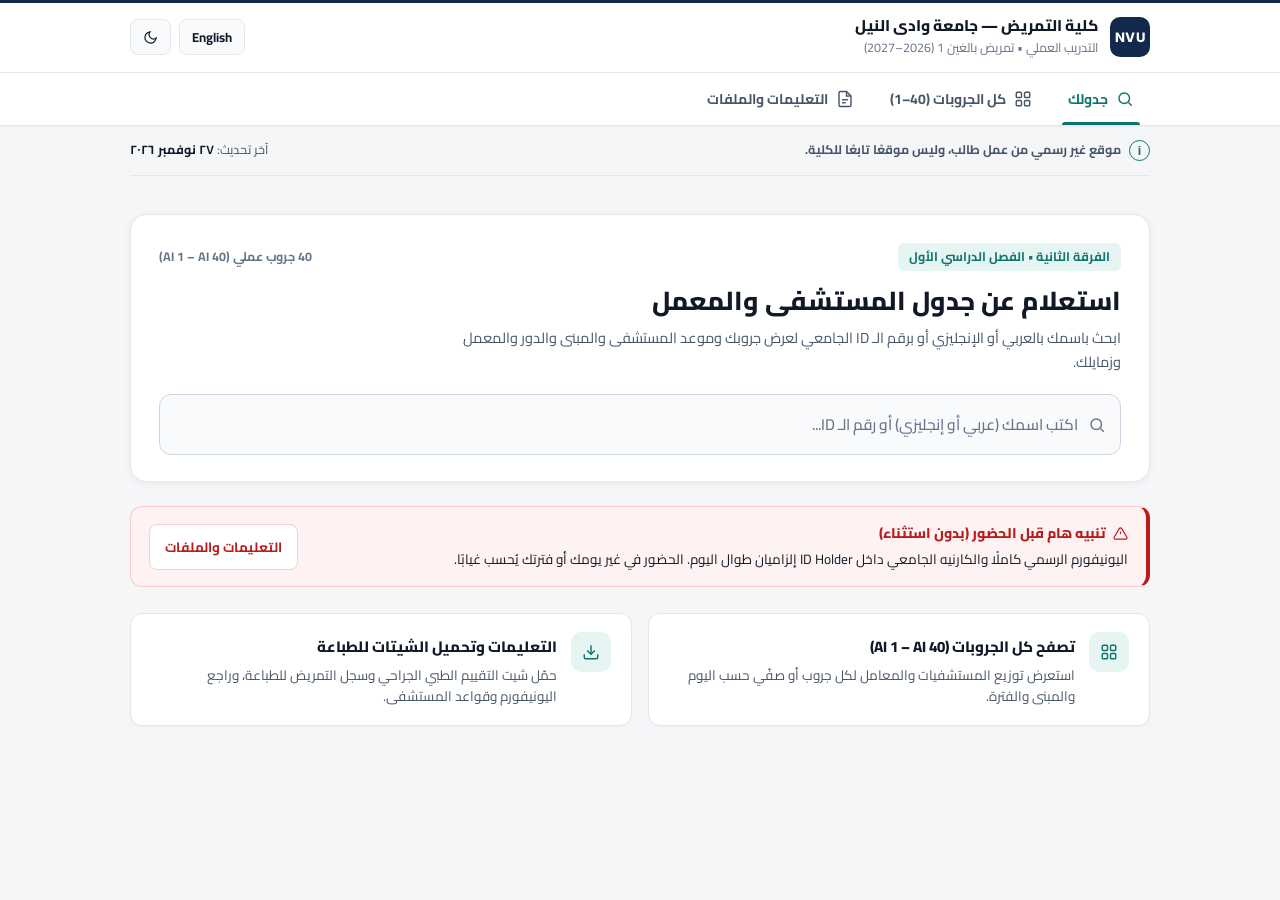
